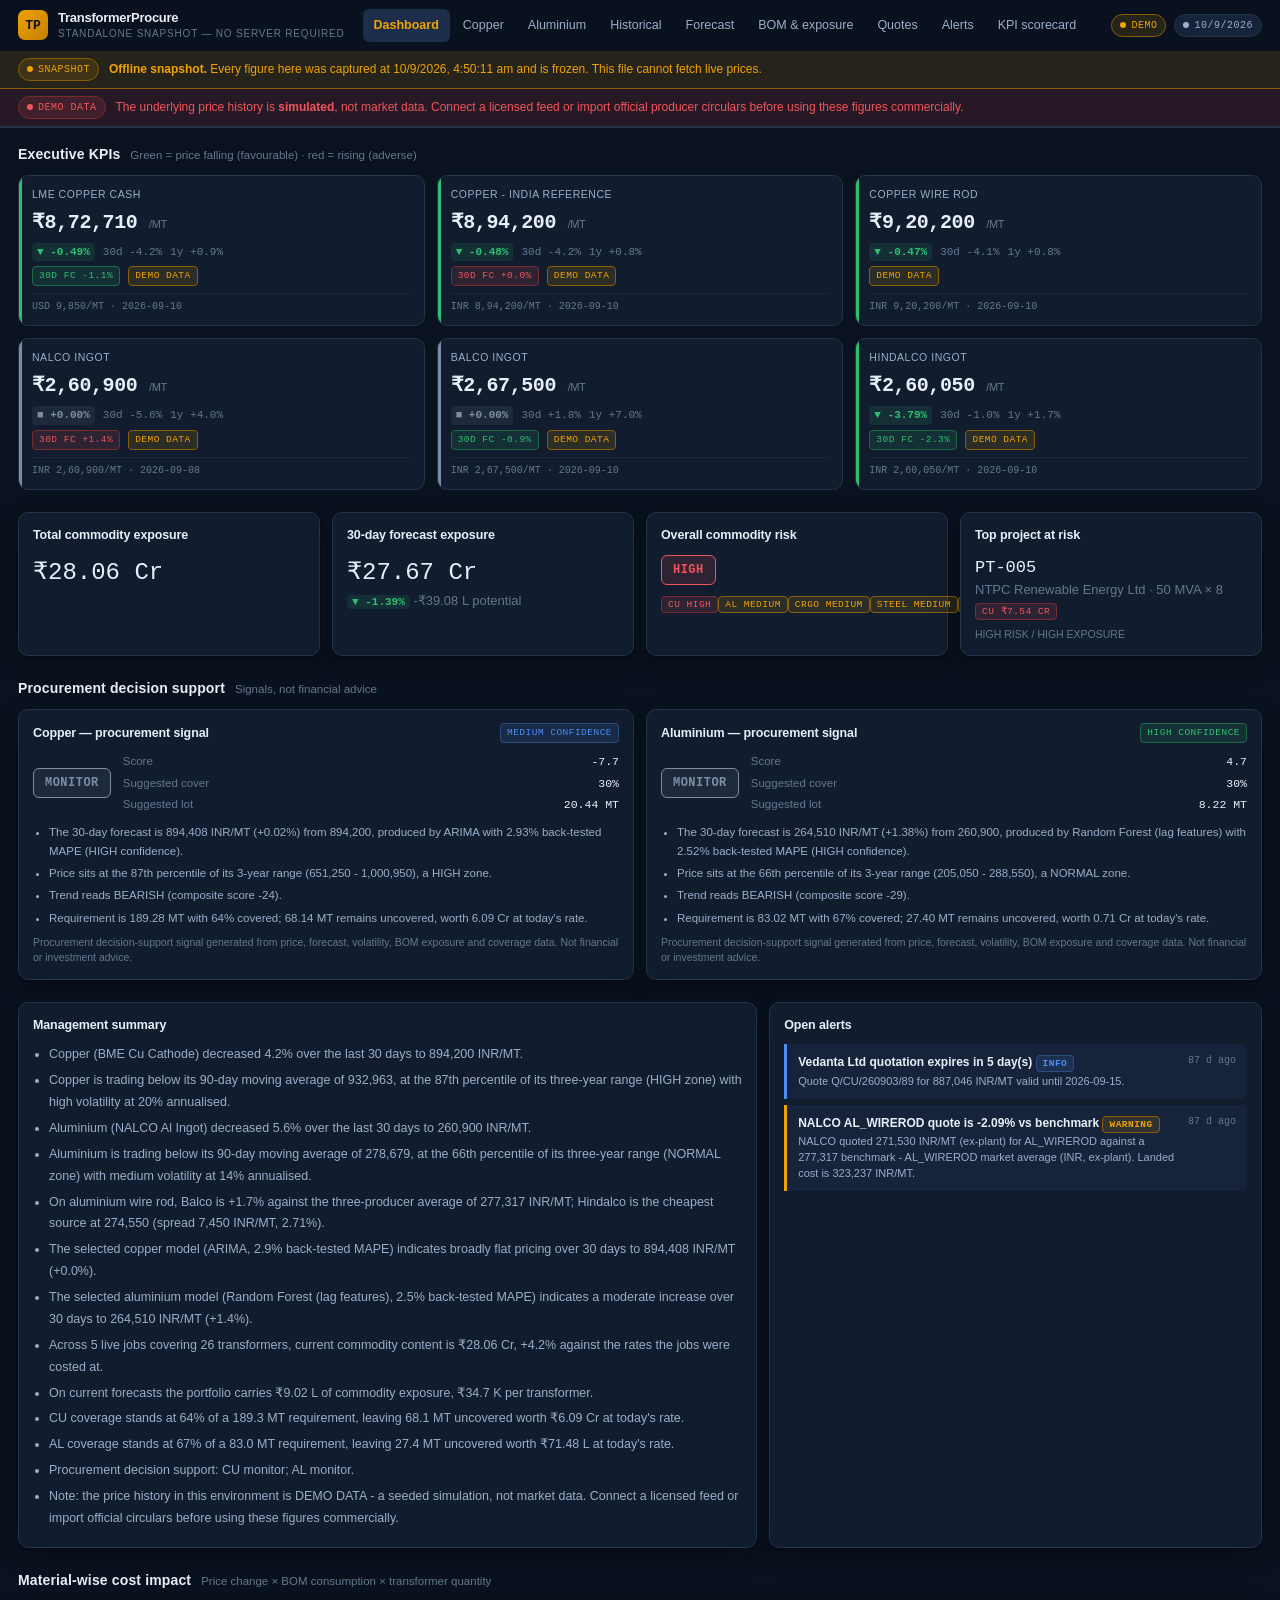
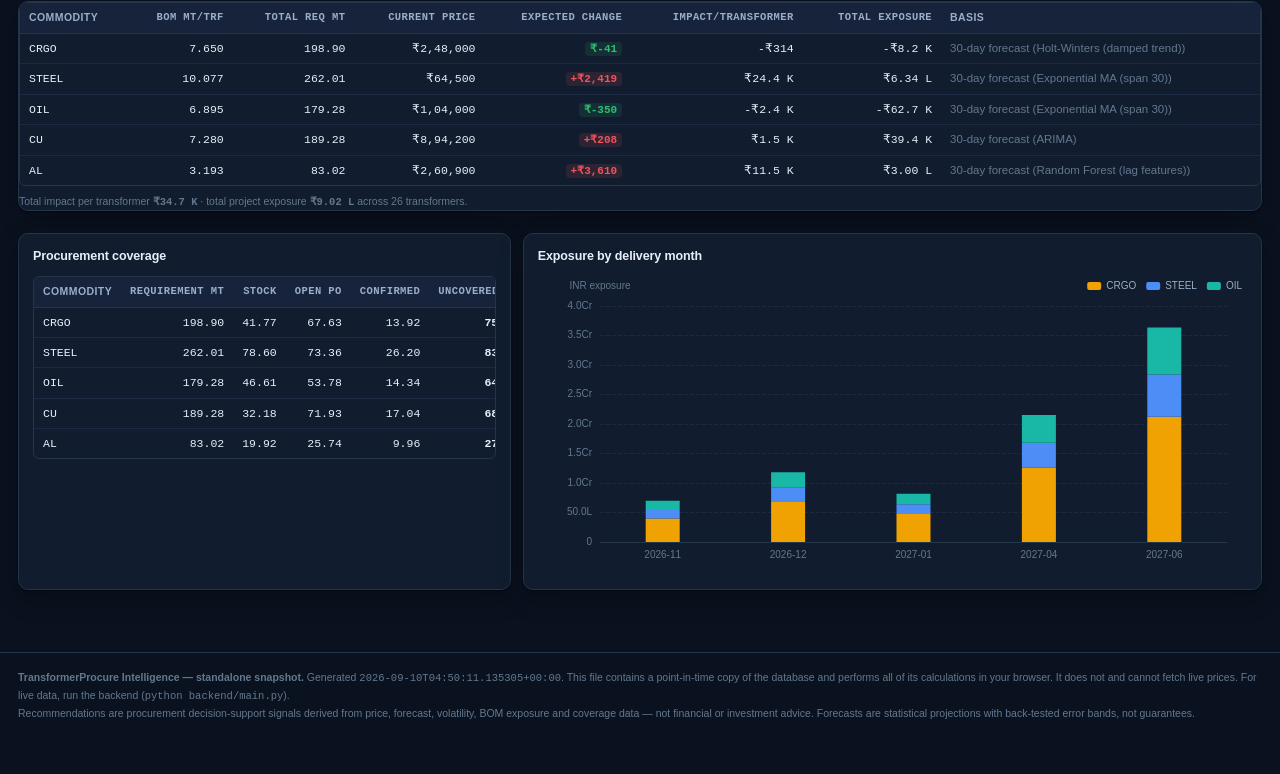
==== frontend/standalone.html @ 8dea719b "Add the offline single-file build standalone.html is the artefact that gets emailed to management: t" ====
<!DOCTYPE html>
<html lang="en">
<head>
<meta charset="utf-8">
<meta name="viewport" content="width=device-width,initial-scale=1">
<title>TransformerProcure Intelligence — standalone snapshot</title>
<link rel="icon" href="data:image/svg+xml,<svg xmlns='http://www.w3.org/2000/svg' viewBox='0 0 100 100'><rect width='100' height='100' rx='20' fill='%23F0A202'/><text y='72' x='50' font-size='62' text-anchor='middle' font-family='monospace' font-weight='700'>T</text></svg>">
<style>
/* ==========================================================================
   TransformerProcure Intelligence — industrial procurement dashboard
   Dark navy / amber. High information density, management-desk legibility.
   ========================================================================== */

:root{
  --bg:#0A121F; --surface:#111C2E; --surface-2:#16233A; --surface-3:#1D2E4A;
  --border:#243449; --border-soft:#1B2942;
  --text:#E8EFF9; --text-dim:#9AAECA; --text-faint:#63788F;

  --amber:#F0A202; --amber-dim:#8a5e05;
  --blue:#4C8DF6; --teal:#19B8A6; --violet:#9B7CF0;

  /* Procurement semantics (spec §1): green = favourable (price falling),
     red = adverse (price rising), grey = unchanged / no reliable data.       */
  --good:#2FBF71; --good-bg:rgba(47,191,113,.12);
  --bad:#F2545B;  --bad-bg:rgba(242,84,91,.12);
  --flat:#7C8EA6; --flat-bg:rgba(124,142,166,.12);
  --warn:#F0A202; --warn-bg:rgba(240,162,2,.12);

  --mono:"IBM Plex Mono",ui-monospace,SFMono-Regular,Menlo,monospace;
  --sans:"IBM Plex Sans",-apple-system,BlinkMacSystemFont,"Segoe UI",Roboto,sans-serif;
  --r:6px; --r-lg:10px;
  --shadow:0 1px 2px rgba(0,0,0,.4),0 8px 24px rgba(0,0,0,.25);
}

*{box-sizing:border-box}
html,body{margin:0;padding:0}
body{
  background:var(--bg); color:var(--text); font-family:var(--sans);
  font-size:13px; line-height:1.5; -webkit-font-smoothing:antialiased;
  padding-bottom:40px;
}
a{color:var(--blue);text-decoration:none}
a:hover{text-decoration:underline}
h1,h2,h3,h4{margin:0;font-weight:600;letter-spacing:-.01em}

/* ---------------------------------------------------------------- top bar */
.topbar{
  position:sticky; top:0; z-index:50; background:rgba(10,18,31,.96);
  backdrop-filter:blur(10px); border-bottom:1px solid var(--border);
}
.topbar-main{display:flex;align-items:center;gap:18px;padding:9px 18px}
.brand{display:flex;align-items:center;gap:10px;flex-shrink:0}
.brand-mark{
  width:30px;height:30px;border-radius:7px;flex-shrink:0;
  background:linear-gradient(135deg,var(--amber),#c47f00);
  display:grid;place-items:center;color:#111;font-weight:700;font-size:13px;
  font-family:var(--mono);
}
.brand-text b{display:block;font-size:13px;letter-spacing:-.02em;line-height:1.2}
.brand-text span{display:block;font-size:10px;color:var(--text-faint);
  text-transform:uppercase;letter-spacing:.08em}

.nav{display:flex;gap:2px;flex:1;overflow-x:auto;scrollbar-width:none}
.nav::-webkit-scrollbar{display:none}
.nav button{
  background:none;border:0;color:var(--text-dim);font:inherit;font-size:12.5px;
  padding:7px 11px;border-radius:var(--r);cursor:pointer;white-space:nowrap;
  transition:background .12s,color .12s;
}
.nav button:hover{background:var(--surface-2);color:var(--text)}
.nav button.active{background:var(--surface-3);color:var(--amber);font-weight:600}

.topbar-right{display:flex;align-items:center;gap:8px;flex-shrink:0}

/* ------------------------------------------------------------- data badge */
.pill{
  display:inline-flex;align-items:center;gap:5px;font-family:var(--mono);
  font-size:10px;letter-spacing:.05em;text-transform:uppercase;
  padding:3px 8px;border-radius:20px;border:1px solid var(--border);
  background:var(--surface-2);color:var(--text-dim);white-space:nowrap;
}
.pill.demo{border-color:var(--amber-dim);background:var(--warn-bg);color:var(--amber)}
.pill.live{border-color:#1c6b45;background:var(--good-bg);color:var(--good)}
.pill.stale{border-color:#7a2b30;background:var(--bad-bg);color:var(--bad)}
.pill .dot{width:6px;height:6px;border-radius:50%;background:currentColor}

.btn{
  background:var(--surface-2);border:1px solid var(--border);color:var(--text);
  font:inherit;font-size:12px;padding:6px 12px;border-radius:var(--r);
  cursor:pointer;display:inline-flex;align-items:center;gap:6px;
  transition:background .12s,border-color .12s;
}
.btn:hover{background:var(--surface-3);border-color:#33475f}
.btn:disabled{opacity:.5;cursor:not-allowed}
.btn.primary{background:var(--amber);border-color:var(--amber);color:#101010;font-weight:600}
.btn.primary:hover{background:#ffb41a}
.btn.sm{padding:4px 9px;font-size:11px}

/* ----------------------------------------------------------- banner strip */
.banner{
  display:flex;align-items:center;gap:10px;padding:7px 18px;font-size:12px;
  border-bottom:1px solid var(--border);
}
.banner.warn{background:var(--warn-bg);color:var(--amber);border-bottom-color:var(--amber-dim)}
.banner.err{background:var(--bad-bg);color:var(--bad)}
.banner b{font-weight:600}
.banner .spacer{flex:1}

/* ------------------------------------------------------------ filter bar */
.filters{
  display:flex;gap:10px;align-items:flex-end;flex-wrap:wrap;
  padding:10px 18px;background:var(--surface);border-bottom:1px solid var(--border);
}
.field{display:flex;flex-direction:column;gap:3px}
.field label{font-size:10px;text-transform:uppercase;letter-spacing:.06em;color:var(--text-faint)}
select,input[type=text],input[type=number],input[type=date],textarea{
  background:var(--surface-2);border:1px solid var(--border);color:var(--text);
  font:inherit;font-size:12px;padding:5px 8px;border-radius:var(--r);min-width:110px;
}
select:focus,input:focus,textarea:focus{outline:none;border-color:var(--blue)}
.seg{display:flex;border:1px solid var(--border);border-radius:var(--r);overflow:hidden}
.seg button{
  background:var(--surface-2);border:0;border-right:1px solid var(--border);
  color:var(--text-dim);font:inherit;font-size:11px;padding:5px 9px;cursor:pointer;
}
.seg button:last-child{border-right:0}
.seg button.active{background:var(--amber);color:#101010;font-weight:600}

/* ----------------------------------------------------------------- layout */
main{padding:16px 18px;max-width:1720px;margin:0 auto}
.page{display:none}
.page.active{display:block}
.section{margin-bottom:22px}
.section-head{
  display:flex;align-items:baseline;gap:10px;margin-bottom:10px;flex-wrap:wrap;
}
.section-head h2{font-size:14px;letter-spacing:.01em}
.section-head .sub{font-size:11.5px;color:var(--text-faint)}
.section-head .spacer{flex:1}

.grid{display:grid;gap:12px}
.g2{grid-template-columns:repeat(2,minmax(0,1fr))}
.g3{grid-template-columns:repeat(3,minmax(0,1fr))}
.g4{grid-template-columns:repeat(4,minmax(0,1fr))}
.g5{grid-template-columns:repeat(5,minmax(0,1fr))}
.g23{grid-template-columns:minmax(0,2fr) minmax(0,3fr)}
.g32{grid-template-columns:minmax(0,3fr) minmax(0,2fr)}

.card{
  background:var(--surface);border:1px solid var(--border);border-radius:var(--r-lg);
  padding:13px 14px;box-shadow:var(--shadow);min-width:0;
}
.card.pad0{padding:0;overflow:hidden}
.card-head{display:flex;align-items:center;gap:8px;margin-bottom:10px}
.card-head h3{font-size:12.5px;color:var(--text)}
.card-head .spacer{flex:1}
.card-note{font-size:10.5px;color:var(--text-faint);margin-top:8px;line-height:1.45}

/* -------------------------------------------------------------- KPI cards */
.kpi{
  background:var(--surface);border:1px solid var(--border);border-radius:var(--r-lg);
  padding:11px 13px;display:flex;flex-direction:column;gap:5px;min-width:0;
  position:relative;overflow:hidden;
}
.kpi::before{content:"";position:absolute;left:0;top:0;bottom:0;width:3px;background:var(--flat)}
.kpi.up::before{background:var(--bad)}      /* price rising = adverse   */
.kpi.down::before{background:var(--good)}   /* price falling = favourable */
.kpi .k-label{font-size:10.5px;color:var(--text-dim);text-transform:uppercase;
  letter-spacing:.05em;white-space:nowrap;overflow:hidden;text-overflow:ellipsis}
.kpi .k-value{font-family:var(--mono);font-size:20px;font-weight:600;letter-spacing:-.02em}
.kpi .k-unit{font-size:11px;color:var(--text-faint);font-family:var(--sans);font-weight:400}
.kpi .k-row{display:flex;align-items:center;gap:8px;flex-wrap:wrap;font-size:11px}
.kpi .k-foot{font-size:10px;color:var(--text-faint);font-family:var(--mono);
  border-top:1px solid var(--border-soft);padding-top:5px;margin-top:2px;
  white-space:nowrap;overflow:hidden;text-overflow:ellipsis}

.chg{font-family:var(--mono);font-size:11px;font-weight:600;padding:1px 5px;border-radius:4px}
.chg.up{color:var(--bad);background:var(--bad-bg)}
.chg.down{color:var(--good);background:var(--good-bg)}
.chg.flat{color:var(--flat);background:var(--flat-bg)}

.tag{
  font-family:var(--mono);font-size:9.5px;letter-spacing:.05em;text-transform:uppercase;
  padding:2px 6px;border-radius:4px;border:1px solid var(--border);color:var(--text-dim);
  white-space:nowrap;
}
.tag.good{color:var(--good);border-color:#1c6b45;background:var(--good-bg)}
.tag.bad{color:var(--bad);border-color:#7a2b30;background:var(--bad-bg)}
.tag.warn{color:var(--amber);border-color:var(--amber-dim);background:var(--warn-bg)}
.tag.info{color:var(--blue);border-color:#2a4d80;background:rgba(76,141,246,.12)}
.tag.flat{color:var(--flat);background:var(--flat-bg)}

/* --------------------------------------------------------------- signals */
.signal{
  display:inline-flex;align-items:center;gap:6px;font-weight:700;font-size:12px;
  letter-spacing:.04em;padding:5px 11px;border-radius:var(--r);
  border:1px solid currentColor;text-transform:uppercase;font-family:var(--mono);
}
.signal.buy{color:var(--good);background:var(--good-bg)}
.signal.partial,.signal.phased{color:var(--amber);background:var(--warn-bg)}
.signal.lock{color:var(--blue);background:rgba(76,141,246,.12)}
.signal.wait,.signal.monitor{color:var(--flat);background:var(--flat-bg)}
.signal.negotiate{color:var(--violet);background:rgba(155,124,240,.12)}
.signal.nolock{color:var(--bad);background:var(--bad-bg)}

/* ---------------------------------------------------------------- tables */
.tbl-wrap{overflow-x:auto;border-radius:var(--r);border:1px solid var(--border)}
table{border-collapse:collapse;width:100%;font-size:11.5px;min-width:520px}
thead th{
  background:var(--surface-2);color:var(--text-dim);font-weight:600;text-align:left;
  padding:7px 9px;border-bottom:1px solid var(--border);white-space:nowrap;
  font-size:10.5px;text-transform:uppercase;letter-spacing:.04em;
  position:sticky;top:0;z-index:2;
}
tbody td{padding:6px 9px;border-bottom:1px solid var(--border-soft);white-space:nowrap}
tbody tr:last-child td{border-bottom:0}
tbody tr:hover{background:var(--surface-2)}
tbody tr.total td{background:var(--surface-2);font-weight:700;border-top:2px solid var(--border)}
td.num,th.num{text-align:right;font-family:var(--mono)}
td.mono{font-family:var(--mono)}
tr.crit td{background:rgba(242,84,91,.07)}
tr.best td{background:rgba(47,191,113,.07)}

/* ---------------------------------------------------------------- charts */
.chart{width:100%;height:300px}
.chart.sm{height:210px}
.chart.lg{height:400px}
.chart-empty{
  display:grid;place-items:center;height:100%;color:var(--text-faint);
  font-size:12px;text-align:center;padding:20px;
}

/* ---------------------------------------------------------------- alerts */
.alert-row{
  display:flex;gap:10px;align-items:flex-start;padding:9px 11px;
  border-left:3px solid var(--flat);background:var(--surface-2);
  border-radius:0 var(--r) var(--r) 0;margin-bottom:6px;
}
.alert-row.CRITICAL{border-left-color:var(--bad)}
.alert-row.WARNING{border-left-color:var(--amber)}
.alert-row.INFO{border-left-color:var(--blue)}
.alert-row .a-body{flex:1;min-width:0}
.alert-row .a-title{font-weight:600;font-size:12px;margin-bottom:2px}
.alert-row .a-msg{font-size:11px;color:var(--text-dim);line-height:1.45;white-space:normal}
.alert-row .a-time{font-family:var(--mono);font-size:10px;color:var(--text-faint);flex-shrink:0}

/* --------------------------------------------------------------- summary */
.summary-text{font-size:13px;line-height:1.7;color:var(--text)}
.summary-text .num{font-family:var(--mono);color:var(--amber);font-weight:600}
.reason-list{margin:0;padding-left:16px;font-size:11.5px;color:var(--text-dim);line-height:1.6}
.reason-list li{margin-bottom:4px}

/* ------------------------------------------------------------ flow chain */
.flow{display:flex;flex-direction:column;gap:0}
.flow-step{
  display:flex;align-items:center;gap:10px;padding:7px 11px;background:var(--surface-2);
  border:1px solid var(--border);border-radius:var(--r);
}
.flow-step .f-label{font-size:10.5px;color:var(--text-faint);text-transform:uppercase;
  letter-spacing:.05em;flex:1}
.flow-step .f-value{font-family:var(--mono);font-size:13px;font-weight:600}
.flow-arrow{height:12px;width:1px;background:var(--border);margin:0 auto;position:relative}
.flow-arrow::after{
  content:"";position:absolute;bottom:-1px;left:-3px;border-left:3.5px solid transparent;
  border-right:3.5px solid transparent;border-top:5px solid var(--border);
}

/* -------------------------------------------------------------- matrix */
.matrix{display:grid;grid-template-columns:repeat(2,1fr);gap:8px}
.quad{border:1px solid var(--border);border-radius:var(--r);padding:10px;min-height:110px}
.quad h4{font-size:10.5px;text-transform:uppercase;letter-spacing:.05em;
  color:var(--text-faint);margin-bottom:7px}
.quad.critical{border-color:#7a2b30;background:var(--bad-bg)}
.quad.critical h4{color:var(--bad)}
.quad-item{font-size:11px;font-family:var(--mono);padding:2px 0;
  display:flex;justify-content:space-between;gap:8px}

/* --------------------------------------------------------------- misc */
.muted{color:var(--text-dim)}
.faint{color:var(--text-faint)}
.mono{font-family:var(--mono)}
.right{text-align:right}
.nowrap{white-space:nowrap}
.hidden{display:none!important}
.spinner{
  width:14px;height:14px;border:2px solid var(--border);border-top-color:var(--amber);
  border-radius:50%;animation:spin .7s linear infinite;display:inline-block;
}
@keyframes spin{to{transform:rotate(360deg)}}
.loading{display:grid;place-items:center;padding:40px;color:var(--text-faint);gap:10px}
.bar-track{height:5px;background:var(--surface-3);border-radius:3px;overflow:hidden;min-width:60px}
.bar-fill{height:100%;background:var(--blue);border-radius:3px}
.bar-fill.good{background:var(--good)} .bar-fill.warn{background:var(--amber)}
.bar-fill.bad{background:var(--bad)}

.kv{display:grid;grid-template-columns:auto 1fr;gap:4px 12px;font-size:11.5px}
.kv dt{color:var(--text-faint);white-space:nowrap}
.kv dd{margin:0;font-family:var(--mono);text-align:right}

.toast{
  position:fixed;right:16px;bottom:16px;z-index:200;background:var(--surface-3);
  border:1px solid var(--border);border-radius:var(--r);padding:10px 14px;
  box-shadow:var(--shadow);font-size:12px;max-width:340px;
}
.toast.err{border-color:#7a2b30;color:var(--bad)}
.toast.ok{border-color:#1c6b45;color:var(--good)}

footer{
  padding:16px 18px;color:var(--text-faint);font-size:10.5px;line-height:1.6;
  border-top:1px solid var(--border);margin-top:24px;
}

/* ---------------------------------------------------------- responsive */
@media(max-width:1400px){ .g5{grid-template-columns:repeat(3,minmax(0,1fr))} }
@media(max-width:1100px){
  .g4,.g5{grid-template-columns:repeat(2,minmax(0,1fr))}
  .g3{grid-template-columns:repeat(2,minmax(0,1fr))}
  .g23,.g32{grid-template-columns:minmax(0,1fr)}
}
@media(max-width:760px){
  .g2,.g3,.g4,.g5{grid-template-columns:minmax(0,1fr)}
  .matrix{grid-template-columns:1fr}
  main{padding:12px}
  .topbar-main{flex-wrap:wrap;gap:10px}
  .nav{order:3;width:100%}
  .chart{height:240px}
}
@media print{
  .topbar,.filters,.btn{display:none}
  body{background:#fff;color:#000}
  .card{border-color:#ccc;box-shadow:none}
}

</style>
</head>
<body>

<header class="topbar">
  <div class="topbar-main">
    <div class="brand">
      <div class="brand-mark">TP</div>
      <div class="brand-text">
        <b>TransformerProcure</b>
        <span>Standalone snapshot — no server required</span>
      </div>
    </div>
    <nav class="nav">
      <button data-page="dashboard" class="active">Dashboard</button>
      <button data-page="copper">Copper</button>
      <button data-page="aluminium">Aluminium</button>
      <button data-page="historical">Historical</button>
      <button data-page="forecast">Forecast</button>
      <button data-page="bom">BOM &amp; exposure</button>
      <button data-page="quotes">Quotes</button>
      <button data-page="alerts">Alerts</button>
      <button data-page="kpi">KPI scorecard</button>
    </nav>
    <div class="topbar-right">
      <span class="pill demo" id="modePill"><span class="dot"></span>DEMO</span>
      <span class="pill" id="statusPill"><span class="dot"></span>Snapshot</span>
    </div>
  </div>
  <div id="bannerHost"></div>
</header>

<main>
<section class="page active" id="page-dashboard">
  <div class="section">
    <div class="section-head"><h2>Executive KPIs</h2>
      <span class="sub">Green = price falling (favourable) · red = rising (adverse)</span></div>
    <div class="grid g3" id="kpiStrip"></div>
  </div>
  <div class="section" id="execBlock"></div>
  <div class="section">
    <div class="section-head"><h2>Procurement decision support</h2>
      <span class="sub">Signals, not financial advice</span></div>
    <div class="grid g2" id="signalBlock"></div>
  </div>
  <div class="section grid g32">
    <div class="card"><div class="card-head"><h3>Management summary</h3></div>
      <div id="summaryBlock"></div></div>
    <div class="card"><div class="card-head"><h3>Open alerts</h3></div>
      <div id="dashAlerts"></div></div>
  </div>
  <div class="section">
    <div class="section-head"><h2>Material-wise cost impact</h2>
      <span class="sub">Price change × BOM consumption × transformer quantity</span></div>
    <div class="card pad0"><div id="impactTable"></div></div>
  </div>
  <div class="section grid g23">
    <div class="card"><div class="card-head"><h3>Procurement coverage</h3></div>
      <div id="coverageTable"></div></div>
    <div class="card"><div class="card-head"><h3>Exposure by delivery month</h3></div>
      <div id="chartMonthly" class="chart"></div></div>
  </div>
</section>

<section class="page" id="page-copper">
  <div class="section grid g32">
    <div class="card"><div class="card-head"><h3>Copper cathode — India reference</h3></div>
      <div id="chartCuPrice" class="chart lg"></div></div>
    <div class="card"><div class="card-head"><h3>Statistics</h3></div><div id="cuStats"></div></div>
  </div>
  <div class="section grid g2">
    <div class="card"><div class="card-head"><h3>LME parity vs Indian reference</h3></div>
      <div id="chartCuParity" class="chart"></div></div>
    <div class="card"><div class="card-head"><h3>Basis analysis</h3></div><div id="cuParity"></div></div>
  </div>
  <div class="section"><div class="card"><div class="card-head"><h3>Copper signal</h3></div>
    <div id="cuReco"></div></div></div>
</section>

<section class="page" id="page-aluminium">
  <div class="section">
    <div class="section-head"><h2>Producer comparison</h2></div>
    <div class="grid g3" id="alCompare"></div>
  </div>
  <div class="section grid g2">
    <div class="card"><div class="card-head"><h3>Price by producer and product</h3></div>
      <div id="chartAlProviders" class="chart"></div></div>
    <div class="card"><div class="card-head"><h3>Producer spread — ingot</h3></div>
      <div id="chartAlSpread" class="chart"></div></div>
  </div>
  <div class="section">
    <div class="section-head"><h2>Provider × product statistics</h2></div>
    <div class="card pad0"><div id="alStatsTable"></div></div>
  </div>
  <div class="section"><div class="card"><div class="card-head"><h3>Aluminium signal</h3></div>
    <div id="alReco"></div></div></div>
</section>

<section class="page" id="page-historical">
  <div class="filters" style="margin:-16px -18px 16px;border-radius:0">
    <div class="field"><label>Series</label><select id="histSeries"></select></div>
    <div class="field"><label>Period</label>
      <div class="seg" id="periodSeg">
        <button data-days="30">30D</button><button data-days="90">3M</button>
        <button data-days="180">6M</button><button data-days="365" class="active">1Y</button>
        <button data-days="1095">3Y</button><button data-days="99999">All</button>
      </div></div>
    <div class="field"><label>&nbsp;</label>
      <button class="btn sm" onclick="SA.exportCsv()">Export CSV</button></div>
  </div>
  <div class="section grid g32">
    <div class="card"><div class="card-head"><h3>Daily price with moving averages</h3></div>
      <div id="chartHistory" class="chart lg"></div><div id="histMeta"></div></div>
    <div class="card"><div class="card-head"><h3>Statistics</h3></div><div id="histStats"></div></div>
  </div>
  <div class="section grid g2">
    <div class="card"><div class="card-head"><h3>Monthly average, high and low</h3></div>
      <div id="chartWeekly" class="chart"></div></div>
    <div class="card pad0"><div id="histTable"></div></div>
  </div>
</section>

<section class="page" id="page-forecast">
  <div class="filters" style="margin:-16px -18px 16px;border-radius:0">
    <div class="field"><label>Series</label><select id="fcSeries"></select></div>
  </div>
  <div class="section grid g32">
    <div class="card"><div class="card-head"><h3>Forecast with 95% confidence band</h3>
      <span class="spacer"></span><span class="tag warn">Forecast</span></div>
      <div id="chartForecast" class="chart lg"></div></div>
    <div class="card pad0"><div id="forecastTable"></div></div>
  </div>
  <div class="section" id="fcContext"></div>
</section>

<section class="page" id="page-bom">
  <div class="filters" style="margin:-16px -18px 16px;border-radius:0">
    <div class="field"><label>Commodity focus</label>
      <select id="bomCommodity"><option value="CU">Copper</option>
        <option value="AL">Aluminium</option></select></div>
  </div>
  <div class="section">
    <div class="section-head"><h2>Transformer master &amp; BOM exposure</h2></div>
    <div class="card pad0"><div id="bomTransformers"></div></div>
  </div>
  <div class="section grid g23">
    <div class="card"><div class="card-head"><h3>Requirement by commodity</h3></div>
      <div id="bomByCommodity"></div></div>
    <div class="card"><div class="card-head"><h3>Exposure mix</h3></div>
      <div id="chartExposureMix" class="chart"></div></div>
  </div>
  <div class="section grid g32">
    <div class="card"><div class="card-head"><h3>Transformer cost waterfall</h3></div>
      <div id="chartWaterfall" class="chart"></div></div>
    <div class="card"><div class="card-head"><h3>Waterfall detail</h3></div>
      <div id="waterfallMeta"></div></div>
  </div>
  <div class="section grid g23">
    <div class="card"><div class="card-head"><h3>Price sensitivity −20% to +20%</h3></div>
      <div id="chartSensitivity" class="chart"></div></div>
    <div class="card pad0"><div id="sensTable"></div></div>
  </div>
  <div class="section grid g2">
    <div class="card"><div class="card-head"><h3>What-if simulator</h3></div>
      <form onsubmit="SA.whatIf(event)">
        <div class="grid g2" style="gap:8px">
          <div class="field"><label>Commodity</label>
            <select name="commodity"><option value="CU">Copper</option>
              <option value="AL">Aluminium</option><option value="CRGO">CRGO</option>
              <option value="STEEL">Steel</option><option value="OIL">Oil</option></select></div>
          <div class="field"><label>Scenario price INR/MT</label>
            <input type="number" name="scenario_price" step="0.01" required></div>
          <div class="field"><label>Consumption MT/transformer</label>
            <input type="number" name="consumption_mt" step="0.0001" placeholder="auto from BOM"></div>
          <div class="field"><label>Transformer quantity</label>
            <input type="number" name="quantity" step="1" placeholder="auto"></div>
        </div>
        <button class="btn primary" type="submit" style="margin-top:8px">Calculate impact</button>
      </form>
      <div id="whatIfResult" style="margin-top:12px"></div></div>
    <div class="card"><div class="card-head"><h3>Price locking analysis</h3></div>
      <div id="lockResult"></div></div>
  </div>
  <div class="section grid g23">
    <div class="card"><div class="card-head"><h3>Procurement priority matrix</h3></div>
      <div id="chartMatrix" class="chart"></div></div>
    <div class="card"><div class="card-head"><h3>Commodity → BOM → project flow</h3></div>
      <div class="flow" id="flowChain"></div></div>
  </div>
</section>

<section class="page" id="page-quotes">
  <div class="section">
    <div class="section-head"><h2>Supplier quotations</h2>
      <span class="sub">Landed cost ranks suppliers · basic ex-plant price is benchmarked</span></div>
    <div class="card pad0"><div id="quotesTable"></div></div>
  </div>
</section>

<section class="page" id="page-alerts">
  <div class="section">
    <div class="section-head"><h2>Price &amp; procurement alerts</h2></div>
    <div class="card"><div id="alertList"></div></div>
  </div>
</section>

<section class="page" id="page-kpi">
  <div class="section">
    <div class="section-head"><h2>Supply chain KPI scorecard</h2></div>
    <div class="grid g2" id="procKpis"></div>
  </div>
  <div class="section grid g32">
    <div class="card"><div class="card-head"><h3>Historical transformer cost back-test</h3>
      <span class="spacer"></span><span class="sub faint">BOM constant, prices vary</span></div>
      <div id="chartCostBacktest" class="chart lg"></div></div>
    <div class="card"><div class="card-head"><h3>Back-test detail</h3></div>
      <div id="backtestMeta"></div></div>
  </div>
</section>
</main>

<footer>
  <b>TransformerProcure Intelligence — standalone snapshot.</b>
  Generated <span class="mono">2026-09-10T04:50:11.135305+00:00</span>. This file contains a point-in-time
  copy of the database and performs all of its calculations in your browser. It does not
  and cannot fetch live prices. For live data, run the backend
  (<span class="mono">python backend/main.py</span>).<br>
  Recommendations are procurement decision-support signals derived from price, forecast,
  volatility, BOM exposure and coverage data — not financial or investment advice.
  Forecasts are statistical projections with back-tested error bands, not guarantees.
</footer>

<script id="snapshot" type="application/base64">[base64]</script>
<script>
/*
* Licensed to the Apache Software Foundation (ASF) under one
* or more contributor license agreements.  See the NOTICE file
* distributed with this work for additional information
* regarding copyright ownership.  The ASF licenses this file
* to you under the Apache License, Version 2.0 (the
* "License"); you may not use this file except in compliance
* with the License.  You may obtain a copy of the License at
*
*   http://www.apache.org/licenses/LICENSE-2.0
*
* Unless required by applicable law or agreed to in writing,
* software distributed under the License is distributed on an
* "AS IS" BASIS, WITHOUT WARRANTIES OR CONDITIONS OF ANY
* KIND, either express or implied.  See the License for the
* specific language governing permissions and limitations
* under the License.
*/

!function(t,e){"object"==typeof exports&&"undefined"!=typeof module?e(exports):"function"==typeof define&&define.amd?define(["exports"],e):e((t="undefined"!=typeof globalThis?globalThis:t||self).echarts={})}(this,(function(t){"use strict";
/*! *****************************************************************************
    Copyright (c) Microsoft Corporation.

    Permission to use, copy, modify, and/or distribute this software for any
    purpose with or without fee is hereby granted.

    THE SOFTWARE IS PROVIDED "AS IS" AND THE AUTHOR DISCLAIMS ALL WARRANTIES WITH
    REGARD TO THIS SOFTWARE INCLUDING ALL IMPLIED WARRANTIES OF MERCHANTABILITY
    AND FITNESS. IN NO EVENT SHALL THE AUTHOR BE LIABLE FOR ANY SPECIAL, DIRECT,
    INDIRECT, OR CONSEQUENTIAL DAMAGES OR ANY DAMAGES WHATSOEVER RESULTING FROM
    LOSS OF USE, DATA OR PROFITS, WHETHER IN AN ACTION OF CONTRACT, NEGLIGENCE OR
    OTHER TORTIOUS ACTION, ARISING OUT OF OR IN CONNECTION WITH THE USE OR
    PERFORMANCE OF THIS SOFTWARE.
    ***************************************************************************** */var e=function(t,n){return e=Object.setPrototypeOf||{__proto__:[]}instanceof Array&&function(t,e){t.__proto__=e}||function(t,e){for(var n in e)Object.prototype.hasOwnProperty.call(e,n)&&(t[n]=e[n])},e(t,n)};function n(t,n){if("function"!=typeof n&&null!==n)throw new TypeError("Class extends value "+String(n)+" is not a constructor or null");function i(){this.constructor=t}e(t,n),t.prototype=null===n?Object.create(n):(i.prototype=n.prototype,new i)}var i=function(){this.firefox=!1,this.ie=!1,this.edge=!1,this.newEdge=!1,this.weChat=!1},r=new function(){this.browser=new i,this.node=!1,this.wxa=!1,this.worker=!1,this.svgSupported=!1,this.touchEventsSupported=!1,this.pointerEventsSupported=!1,this.domSupported=!1,this.transformSupported=!1,this.transform3dSupported=!1,this.hasGlobalWindow="undefined"!=typeof window};"object"==typeof wx&&"function"==typeof wx.getSystemInfoSync?(r.wxa=!0,r.touchEventsSupported=!0):"undefined"==typeof document&&"undefined"!=typeof self?r.worker=!0:"undefined"==typeof navigator||0===navigator.userAgent.indexOf("Node.js")?(r.node=!0,r.svgSupported=!0):function(t,e){var n=e.browser,i=t.match(/Firefox\/([\d.]+)/),r=t.match(/MSIE\s([\d.]+)/)||t.match(/Trident\/.+?rv:(([\d.]+))/),o=t.match(/Edge?\/([\d.]+)/),a=/micromessenger/i.test(t);i&&(n.firefox=!0,n.version=i[1]);r&&(n.ie=!0,n.version=r[1]);o&&(n.edge=!0,n.version=o[1],n.newEdge=+o[1].split(".")[0]>18);a&&(n.weChat=!0);e.svgSupported="undefined"!=typeof SVGRect,e.touchEventsSupported="ontouchstart"in window&&!n.ie&&!n.edge,e.pointerEventsSupported="onpointerdown"in window&&(n.edge||n.ie&&+n.version>=11),e.domSupported="undefined"!=typeof document;var s=document.documentElement.style;e.transform3dSupported=(n.ie&&"transition"in s||n.edge||"WebKitCSSMatrix"in window&&"m11"in new WebKitCSSMatrix||"MozPerspective"in s)&&!("OTransition"in s),e.transformSupported=e.transform3dSupported||n.ie&&+n.version>=9}(navigator.userAgent,r);var o="sans-serif",a="12px "+o;var s,l,u=function(t){var e={};if("undefined"==typeof JSON)return e;for(var n=0;n<t.length;n++){var i=String.fromCharCode(n+32),r=(t.charCodeAt(n)-20)/100;e[i]=r}return e}("007LLmW'55;N0500LLLLLLLLLL00NNNLzWW\\\\WQb\\0FWLg\\bWb\\WQ\\WrWWQ000CL5LLFLL0LL**F*gLLLL5F0LF\\FFF5.5N"),h={createCanvas:function(){return"undefined"!=typeof document&&document.createElement("canvas")},measureText:function(t,e){if(!s){var n=h.createCanvas();s=n&&n.getContext("2d")}if(s)return l!==e&&(l=s.font=e||a),s.measureText(t);t=t||"";var i=/((?:\d+)?\.?\d*)px/.exec(e=e||a),r=i&&+i[1]||12,o=0;if(e.indexOf("mono")>=0)o=r*t.length;else for(var c=0;c<t.length;c++){var p=u[t[c]];o+=null==p?r:p*r}return{width:o}},loadImage:function(t,e,n){var i=new Image;return i.onload=e,i.onerror=n,i.src=t,i}};function c(t){for(var e in h)t[e]&&(h[e]=t[e])}var p=V(["Function","RegExp","Date","Error","CanvasGradient","CanvasPattern","Image","Canvas"],(function(t,e){return t["[object "+e+"]"]=!0,t}),{}),d=V(["Int8","Uint8","Uint8Clamped","Int16","Uint16","Int32","Uint32","Float32","Float64"],(function(t,e){return t["[object "+e+"Array]"]=!0,t}),{}),f=Object.prototype.toString,g=Array.prototype,y=g.forEach,v=g.filter,m=g.slice,x=g.map,_=function(){}.constructor,b=_?_.prototype:null,w="__proto__",S=2311;function M(){return S++}function I(){for(var t=[],e=0;e<arguments.length;e++)t[e]=arguments[e];"undefined"!=typeof console&&console.error.apply(console,t)}function T(t){if(null==t||"object"!=typeof t)return t;var e=t,n=f.call(t);if("[object Array]"===n){if(!pt(t)){e=[];for(var i=0,r=t.length;i<r;i++)e[i]=T(t[i])}}else if(d[n]){if(!pt(t)){var o=t.constructor;if(o.from)e=o.from(t);else{e=new o(t.length);for(i=0,r=t.length;i<r;i++)e[i]=t[i]}}}else if(!p[n]&&!pt(t)&&!J(t))for(var a in e={},t)t.hasOwnProperty(a)&&a!==w&&(e[a]=T(t[a]));return e}function C(t,e,n){if(!q(e)||!q(t))return n?T(e):t;for(var i in e)if(e.hasOwnProperty(i)&&i!==w){var r=t[i],o=e[i];!q(o)||!q(r)||Y(o)||Y(r)||J(o)||J(r)||K(o)||K(r)||pt(o)||pt(r)?!n&&i in t||(t[i]=T(e[i])):C(r,o,n)}return t}function D(t,e){for(var n=t[0],i=1,r=t.length;i<r;i++)n=C(n,t[i],e);return n}function A(t,e){if(Object.assign)Object.assign(t,e);else for(var n in e)e.hasOwnProperty(n)&&n!==w&&(t[n]=e[n]);return t}function k(t,e,n){for(var i=G(e),r=0;r<i.length;r++){var o=i[r];(n?null!=e[o]:null==t[o])&&(t[o]=e[o])}return t}var L=h.createCanvas;function P(t,e){if(t){if(t.indexOf)return t.indexOf(e);for(var n=0,i=t.length;n<i;n++)if(t[n]===e)return n}return-1}function O(t,e){var n=t.prototype;function i(){}for(var r in i.prototype=e.prototype,t.prototype=new i,n)n.hasOwnProperty(r)&&(t.prototype[r]=n[r]);t.prototype.constructor=t,t.superClass=e}function R(t,e,n){if(t="prototype"in t?t.prototype:t,e="prototype"in e?e.prototype:e,Object.getOwnPropertyNames)for(var i=Object.getOwnPropertyNames(e),r=0;r<i.length;r++){var o=i[r];"constructor"!==o&&(n?null!=e[o]:null==t[o])&&(t[o]=e[o])}else k(t,e,n)}function N(t){return!!t&&("string"!=typeof t&&"number"==typeof t.length)}function E(t,e,n){if(t&&e)if(t.forEach&&t.forEach===y)t.forEach(e,n);else if(t.length===+t.length)for(var i=0,r=t.length;i<r;i++)e.call(n,t[i],i,t);else for(var o in t)t.hasOwnProperty(o)&&e.call(n,t[o],o,t)}function z(t,e,n){if(!t)return[];if(!e)return at(t);if(t.map&&t.map===x)return t.map(e,n);for(var i=[],r=0,o=t.length;r<o;r++)i.push(e.call(n,t[r],r,t));return i}function V(t,e,n,i){if(t&&e){for(var r=0,o=t.length;r<o;r++)n=e.call(i,n,t[r],r,t);return n}}function B(t,e,n){if(!t)return[];if(!e)return at(t);if(t.filter&&t.filter===v)return t.filter(e,n);for(var i=[],r=0,o=t.length;r<o;r++)e.call(n,t[r],r,t)&&i.push(t[r]);return i}function F(t,e,n){if(t&&e)for(var i=0,r=t.length;i<r;i++)if(e.call(n,t[i],i,t))return t[i]}function G(t){if(!t)return[];if(Object.keys)return Object.keys(t);var e=[];for(var n in t)t.hasOwnProperty(n)&&e.push(n);return e}var W=b&&X(b.bind)?b.call.bind(b.bind):function(t,e){for(var n=[],i=2;i<arguments.length;i++)n[i-2]=arguments[i];return function(){return t.apply(e,n.concat(m.call(arguments)))}};function H(t){for(var e=[],n=1;n<arguments.length;n++)e[n-1]=arguments[n];return function(){return t.apply(this,e.concat(m.call(arguments)))}}function Y(t){return Array.isArray?Array.isArray(t):"[object Array]"===f.call(t)}function X(t){return"function"==typeof t}function U(t){return"string"==typeof t}function Z(t){return"[object String]"===f.call(t)}function j(t){return"number"==typeof t}function q(t){var e=typeof t;return"function"===e||!!t&&"object"===e}function K(t){return!!p[f.call(t)]}function $(t){return!!d[f.call(t)]}function J(t){return"object"==typeof t&&"number"==typeof t.nodeType&&"object"==typeof t.ownerDocument}function Q(t){return null!=t.colorStops}function tt(t){return null!=t.image}function et(t){return"[object RegExp]"===f.call(t)}function nt(t){return t!=t}function it(){for(var t=[],e=0;e<arguments.length;e++)t[e]=arguments[e];for(var n=0,i=t.length;n<i;n++)if(null!=t[n])return t[n]}function rt(t,e){return null!=t?t:e}function ot(t,e,n){return null!=t?t:null!=e?e:n}function at(t){for(var e=[],n=1;n<arguments.length;n++)e[n-1]=arguments[n];return m.apply(t,e)}function st(t){if("number"==typeof t)return[t,t,t,t];var e=t.length;return 2===e?[t[0],t[1],t[0],t[1]]:3===e?[t[0],t[1],t[2],t[1]]:t}function lt(t,e){if(!t)throw new Error(e)}function ut(t){return null==t?null:"function"==typeof t.trim?t.trim():t.replace(/^[\s\uFEFF\xA0]+|[\s\uFEFF\xA0]+$/g,"")}var ht="__ec_primitive__";function ct(t){t[ht]=!0}function pt(t){return t[ht]}var dt=function(){function t(){this.data={}}return t.prototype.delete=function(t){var e=this.has(t);return e&&delete this.data[t],e},t.prototype.has=function(t){return this.data.hasOwnProperty(t)},t.prototype.get=function(t){return this.data[t]},t.prototype.set=function(t,e){return this.data[t]=e,this},t.prototype.keys=function(){return G(this.data)},t.prototype.forEach=function(t){var e=this.data;for(var n in e)e.hasOwnProperty(n)&&t(e[n],n)},t}(),ft="function"==typeof Map;var gt=function(){function t(e){var n=Y(e);this.data=ft?new Map:new dt;var i=this;function r(t,e){n?i.set(t,e):i.set(e,t)}e instanceof t?e.each(r):e&&E(e,r)}return t.prototype.hasKey=function(t){return this.data.has(t)},t.prototype.get=function(t){return this.data.get(t)},t.prototype.set=function(t,e){return this.data.set(t,e),e},t.prototype.each=function(t,e){this.data.forEach((function(n,i){t.call(e,n,i)}))},t.prototype.keys=function(){var t=this.data.keys();return ft?Array.from(t):t},t.prototype.removeKey=function(t){this.data.delete(t)},t}();function yt(t){return new gt(t)}function vt(t,e){for(var n=new t.constructor(t.length+e.length),i=0;i<t.length;i++)n[i]=t[i];var r=t.length;for(i=0;i<e.length;i++)n[i+r]=e[i];return n}function mt(t,e){var n;if(Object.create)n=Object.create(t);else{var i=function(){};i.prototype=t,n=new i}return e&&A(n,e),n}function xt(t){var e=t.style;e.webkitUserSelect="none",e.userSelect="none",e.webkitTapHighlightColor="rgba(0,0,0,0)",e["-webkit-touch-callout"]="none"}function _t(t,e){return t.hasOwnProperty(e)}function bt(){}var wt=180/Math.PI,St=Object.freeze({__proto__:null,guid:M,logError:I,clone:T,merge:C,mergeAll:D,extend:A,defaults:k,createCanvas:L,indexOf:P,inherits:O,mixin:R,isArrayLike:N,each:E,map:z,reduce:V,filter:B,find:F,keys:G,bind:W,curry:H,isArray:Y,isFunction:X,isString:U,isStringSafe:Z,isNumber:j,isObject:q,isBuiltInObject:K,isTypedArray:$,isDom:J,isGradientObject:Q,isImagePatternObject:tt,isRegExp:et,eqNaN:nt,retrieve:it,retrieve2:rt,retrieve3:ot,slice:at,normalizeCssArray:st,assert:lt,trim:ut,setAsPrimitive:ct,isPrimitive:pt,HashMap:gt,createHashMap:yt,concatArray:vt,createObject:mt,disableUserSelect:xt,hasOwn:_t,noop:bt,RADIAN_TO_DEGREE:wt});function Mt(t,e){return null==t&&(t=0),null==e&&(e=0),[t,e]}function It(t,e){return t[0]=e[0],t[1]=e[1],t}function Tt(t){return[t[0],t[1]]}function Ct(t,e,n){return t[0]=e,t[1]=n,t}function Dt(t,e,n){return t[0]=e[0]+n[0],t[1]=e[1]+n[1],t}function At(t,e,n,i){return t[0]=e[0]+n[0]*i,t[1]=e[1]+n[1]*i,t}function kt(t,e,n){return t[0]=e[0]-n[0],t[1]=e[1]-n[1],t}function Lt(t){return Math.sqrt(Ot(t))}var Pt=Lt;function Ot(t){return t[0]*t[0]+t[1]*t[1]}var Rt=Ot;function Nt(t,e,n){return t[0]=e[0]*n,t[1]=e[1]*n,t}function Et(t,e){var n=Lt(e);return 0===n?(t[0]=0,t[1]=0):(t[0]=e[0]/n,t[1]=e[1]/n),t}function zt(t,e){return Math.sqrt((t[0]-e[0])*(t[0]-e[0])+(t[1]-e[1])*(t[1]-e[1]))}var Vt=zt;function Bt(t,e){return(t[0]-e[0])*(t[0]-e[0])+(t[1]-e[1])*(t[1]-e[1])}var Ft=Bt;function Gt(t,e,n,i){return t[0]=e[0]+i*(n[0]-e[0]),t[1]=e[1]+i*(n[1]-e[1]),t}function Wt(t,e,n){var i=e[0],r=e[1];return t[0]=n[0]*i+n[2]*r+n[4],t[1]=n[1]*i+n[3]*r+n[5],t}function Ht(t,e,n){return t[0]=Math.min(e[0],n[0]),t[1]=Math.min(e[1],n[1]),t}function Yt(t,e,n){return t[0]=Math.max(e[0],n[0]),t[1]=Math.max(e[1],n[1]),t}var Xt=Object.freeze({__proto__:null,create:Mt,copy:It,clone:Tt,set:Ct,add:Dt,scaleAndAdd:At,sub:kt,len:Lt,length:Pt,lenSquare:Ot,lengthSquare:Rt,mul:function(t,e,n){return t[0]=e[0]*n[0],t[1]=e[1]*n[1],t},div:function(t,e,n){return t[0]=e[0]/n[0],t[1]=e[1]/n[1],t},dot:function(t,e){return t[0]*e[0]+t[1]*e[1]},scale:Nt,normalize:Et,distance:zt,dist:Vt,distanceSquare:Bt,distSquare:Ft,negate:function(t,e){return t[0]=-e[0],t[1]=-e[1],t},lerp:Gt,applyTransform:Wt,min:Ht,max:Yt}),Ut=function(t,e){this.target=t,this.topTarget=e&&e.topTarget},Zt=function(){function t(t){this.handler=t,t.on("mousedown",this._dragStart,this),t.on("mousemove",this._drag,this),t.on("mouseup",this._dragEnd,this)}return t.prototype._dragStart=function(t){for(var e=t.target;e&&!e.draggable;)e=e.parent||e.__hostTarget;e&&(this._draggingTarget=e,e.dragging=!0,this._x=t.offsetX,this._y=t.offsetY,this.handler.dispatchToElement(new Ut(e,t),"dragstart",t.event))},t.prototype._drag=function(t){var e=this._draggingTarget;if(e){var n=t.offsetX,i=t.offsetY,r=n-this._x,o=i-this._y;this._x=n,this._y=i,e.drift(r,o,t),this.handler.dispatchToElement(new Ut(e,t),"drag",t.event);var a=this.handler.findHover(n,i,e).target,s=this._dropTarget;this._dropTarget=a,e!==a&&(s&&a!==s&&this.handler.dispatchToElement(new Ut(s,t),"dragleave",t.event),a&&a!==s&&this.handler.dispatchToElement(new Ut(a,t),"dragenter",t.event))}},t.prototype._dragEnd=function(t){var e=this._draggingTarget;e&&(e.dragging=!1),this.handler.dispatchToElement(new Ut(e,t),"dragend",t.event),this._dropTarget&&this.handler.dispatchToElement(new Ut(this._dropTarget,t),"drop",t.event),this._draggingTarget=null,this._dropTarget=null},t}(),jt=function(){function t(t){t&&(this._$eventProcessor=t)}return t.prototype.on=function(t,e,n,i){this._$handlers||(this._$handlers={});var r=this._$handlers;if("function"==typeof e&&(i=n,n=e,e=null),!n||!t)return this;var o=this._$eventProcessor;null!=e&&o&&o.normalizeQuery&&(e=o.normalizeQuery(e)),r[t]||(r[t]=[]);for(var a=0;a<r[t].length;a++)if(r[t][a].h===n)return this;var s={h:n,query:e,ctx:i||this,callAtLast:n.zrEventfulCallAtLast},l=r[t].length-1,u=r[t][l];return u&&u.callAtLast?r[t].splice(l,0,s):r[t].push(s),this},t.prototype.isSilent=function(t){var e=this._$handlers;return!e||!e[t]||!e[t].length},t.prototype.off=function(t,e){var n=this._$handlers;if(!n)return this;if(!t)return this._$handlers={},this;if(e){if(n[t]){for(var i=[],r=0,o=n[t].length;r<o;r++)n[t][r].h!==e&&i.push(n[t][r]);n[t]=i}n[t]&&0===n[t].length&&delete n[t]}else delete n[t];return this},t.prototype.trigger=function(t){for(var e=[],n=1;n<arguments.length;n++)e[n-1]=arguments[n];if(!this._$handlers)return this;var i=this._$handlers[t],r=this._$eventProcessor;if(i)for(var o=e.length,a=i.length,s=0;s<a;s++){var l=i[s];if(!r||!r.filter||null==l.query||r.filter(t,l.query))switch(o){case 0:l.h.call(l.ctx);break;case 1:l.h.call(l.ctx,e[0]);break;case 2:l.h.call(l.ctx,e[0],e[1]);break;default:l.h.apply(l.ctx,e)}}return r&&r.afterTrigger&&r.afterTrigger(t),this},t.prototype.triggerWithContext=function(t){for(var e=[],n=1;n<arguments.length;n++)e[n-1]=arguments[n];if(!this._$handlers)return this;var i=this._$handlers[t],r=this._$eventProcessor;if(i)for(var o=e.length,a=e[o-1],s=i.length,l=0;l<s;l++){var u=i[l];if(!r||!r.filter||null==u.query||r.filter(t,u.query))switch(o){case 0:u.h.call(a);break;case 1:u.h.call(a,e[0]);break;case 2:u.h.call(a,e[0],e[1]);break;default:u.h.apply(a,e.slice(1,o-1))}}return r&&r.afterTrigger&&r.afterTrigger(t),this},t}(),qt=Math.log(2);function Kt(t,e,n,i,r,o){var a=i+"-"+r,s=t.length;if(o.hasOwnProperty(a))return o[a];if(1===e){var l=Math.round(Math.log((1<<s)-1&~r)/qt);return t[n][l]}for(var u=i|1<<n,h=n+1;i&1<<h;)h++;for(var c=0,p=0,d=0;p<s;p++){var f=1<<p;f&r||(c+=(d%2?-1:1)*t[n][p]*Kt(t,e-1,h,u,r|f,o),d++)}return o[a]=c,c}function $t(t,e){var n=[[t[0],t[1],1,0,0,0,-e[0]*t[0],-e[0]*t[1]],[0,0,0,t[0],t[1],1,-e[1]*t[0],-e[1]*t[1]],[t[2],t[3],1,0,0,0,-e[2]*t[2],-e[2]*t[3]],[0,0,0,t[2],t[3],1,-e[3]*t[2],-e[3]*t[3]],[t[4],t[5],1,0,0,0,-e[4]*t[4],-e[4]*t[5]],[0,0,0,t[4],t[5],1,-e[5]*t[4],-e[5]*t[5]],[t[6],t[7],1,0,0,0,-e[6]*t[6],-e[6]*t[7]],[0,0,0,t[6],t[7],1,-e[7]*t[6],-e[7]*t[7]]],i={},r=Kt(n,8,0,0,0,i);if(0!==r){for(var o=[],a=0;a<8;a++)for(var s=0;s<8;s++)null==o[s]&&(o[s]=0),o[s]+=((a+s)%2?-1:1)*Kt(n,7,0===a?1:0,1<<a,1<<s,i)/r*e[a];return function(t,e,n){var i=e*o[6]+n*o[7]+1;t[0]=(e*o[0]+n*o[1]+o[2])/i,t[1]=(e*o[3]+n*o[4]+o[5])/i}}}var Jt="___zrEVENTSAVED",Qt=[];function te(t,e,n,i,o){if(e.getBoundingClientRect&&r.domSupported&&!ee(e)){var a=e[Jt]||(e[Jt]={}),s=function(t,e){var n=e.markers;if(n)return n;n=e.markers=[];for(var i=["left","right"],r=["top","bottom"],o=0;o<4;o++){var a=document.createElement("div"),s=o%2,l=(o>>1)%2;a.style.cssText=["position: absolute","visibility: hidden","padding: 0","margin: 0","border-width: 0","user-select: none","width:0","height:0",i[s]+":0",r[l]+":0",i[1-s]+":auto",r[1-l]+":auto",""].join("!important;"),t.appendChild(a),n.push(a)}return n}(e,a),l=function(t,e,n){for(var i=n?"invTrans":"trans",r=e[i],o=e.srcCoords,a=[],s=[],l=!0,u=0;u<4;u++){var h=t[u].getBoundingClientRect(),c=2*u,p=h.left,d=h.top;a.push(p,d),l=l&&o&&p===o[c]&&d===o[c+1],s.push(t[u].offsetLeft,t[u].offsetTop)}return l&&r?r:(e.srcCoords=a,e[i]=n?$t(s,a):$t(a,s))}(s,a,o);if(l)return l(t,n,i),!0}return!1}function ee(t){return"CANVAS"===t.nodeName.toUpperCase()}var ne=/([&<>"'])/g,ie={"&":"&amp;","<":"&lt;",">":"&gt;",'"':"&quot;","'":"&#39;"};function re(t){return null==t?"":(t+"").replace(ne,(function(t,e){return ie[e]}))}var oe=/^(?:mouse|pointer|contextmenu|drag|drop)|click/,ae=[],se=r.browser.firefox&&+r.browser.version.split(".")[0]<39;function le(t,e,n,i){return n=n||{},i?ue(t,e,n):se&&null!=e.layerX&&e.layerX!==e.offsetX?(n.zrX=e.layerX,n.zrY=e.layerY):null!=e.offsetX?(n.zrX=e.offsetX,n.zrY=e.offsetY):ue(t,e,n),n}function ue(t,e,n){if(r.domSupported&&t.getBoundingClientRect){var i=e.clientX,o=e.clientY;if(ee(t)){var a=t.getBoundingClientRect();return n.zrX=i-a.left,void(n.zrY=o-a.top)}if(te(ae,t,i,o))return n.zrX=ae[0],void(n.zrY=ae[1])}n.zrX=n.zrY=0}function he(t){return t||window.event}function ce(t,e,n){if(null!=(e=he(e)).zrX)return e;var i=e.type;if(i&&i.indexOf("touch")>=0){var r="touchend"!==i?e.targetTouches[0]:e.changedTouches[0];r&&le(t,r,e,n)}else{le(t,e,e,n);var o=function(t){var e=t.wheelDelta;if(e)return e;var n=t.deltaX,i=t.deltaY;if(null==n||null==i)return e;return 3*(0!==i?Math.abs(i):Math.abs(n))*(i>0?-1:i<0?1:n>0?-1:1)}(e);e.zrDelta=o?o/120:-(e.detail||0)/3}var a=e.button;return null==e.which&&void 0!==a&&oe.test(e.type)&&(e.which=1&a?1:2&a?3:4&a?2:0),e}function pe(t,e,n,i){t.addEventListener(e,n,i)}var de=function(t){t.preventDefault(),t.stopPropagation(),t.cancelBubble=!0};function fe(t){return 2===t.which||3===t.which}var ge=function(){function t(){this._track=[]}return t.prototype.recognize=function(t,e,n){return this._doTrack(t,e,n),this._recognize(t)},t.prototype.clear=function(){return this._track.length=0,this},t.prototype._doTrack=function(t,e,n){var i=t.touches;if(i){for(var r={points:[],touches:[],target:e,event:t},o=0,a=i.length;o<a;o++){var s=i[o],l=le(n,s,{});r.points.push([l.zrX,l.zrY]),r.touches.push(s)}this._track.push(r)}},t.prototype._recognize=function(t){for(var e in ve)if(ve.hasOwnProperty(e)){var n=ve[e](this._track,t);if(n)return n}},t}();function ye(t){var e=t[1][0]-t[0][0],n=t[1][1]-t[0][1];return Math.sqrt(e*e+n*n)}var ve={pinch:function(t,e){var n=t.length;if(n){var i,r=(t[n-1]||{}).points,o=(t[n-2]||{}).points||r;if(o&&o.length>1&&r&&r.length>1){var a=ye(r)/ye(o);!isFinite(a)&&(a=1),e.pinchScale=a;var s=[((i=r)[0][0]+i[1][0])/2,(i[0][1]+i[1][1])/2];return e.pinchX=s[0],e.pinchY=s[1],{type:"pinch",target:t[0].target,event:e}}}}};function me(){return[1,0,0,1,0,0]}function xe(t){return t[0]=1,t[1]=0,t[2]=0,t[3]=1,t[4]=0,t[5]=0,t}function _e(t,e){return t[0]=e[0],t[1]=e[1],t[2]=e[2],t[3]=e[3],t[4]=e[4],t[5]=e[5],t}function be(t,e,n){var i=e[0]*n[0]+e[2]*n[1],r=e[1]*n[0]+e[3]*n[1],o=e[0]*n[2]+e[2]*n[3],a=e[1]*n[2]+e[3]*n[3],s=e[0]*n[4]+e[2]*n[5]+e[4],l=e[1]*n[4]+e[3]*n[5]+e[5];return t[0]=i,t[1]=r,t[2]=o,t[3]=a,t[4]=s,t[5]=l,t}function we(t,e,n){return t[0]=e[0],t[1]=e[1],t[2]=e[2],t[3]=e[3],t[4]=e[4]+n[0],t[5]=e[5]+n[1],t}function Se(t,e,n,i){void 0===i&&(i=[0,0]);var r=e[0],o=e[2],a=e[4],s=e[1],l=e[3],u=e[5],h=Math.sin(n),c=Math.cos(n);return t[0]=r*c+s*h,t[1]=-r*h+s*c,t[2]=o*c+l*h,t[3]=-o*h+c*l,t[4]=c*(a-i[0])+h*(u-i[1])+i[0],t[5]=c*(u-i[1])-h*(a-i[0])+i[1],t}function Me(t,e,n){var i=n[0],r=n[1];return t[0]=e[0]*i,t[1]=e[1]*r,t[2]=e[2]*i,t[3]=e[3]*r,t[4]=e[4]*i,t[5]=e[5]*r,t}function Ie(t,e){var n=e[0],i=e[2],r=e[4],o=e[1],a=e[3],s=e[5],l=n*a-o*i;return l?(l=1/l,t[0]=a*l,t[1]=-o*l,t[2]=-i*l,t[3]=n*l,t[4]=(i*s-a*r)*l,t[5]=(o*r-n*s)*l,t):null}function Te(t){var e=[1,0,0,1,0,0];return _e(e,t),e}var Ce=Object.freeze({__proto__:null,create:me,identity:xe,copy:_e,mul:be,translate:we,rotate:Se,scale:Me,invert:Ie,clone:Te}),De=function(){function t(t,e){this.x=t||0,this.y=e||0}return t.prototype.copy=function(t){return this.x=t.x,this.y=t.y,this},t.prototype.clone=function(){return new t(this.x,this.y)},t.prototype.set=function(t,e){return this.x=t,this.y=e,this},t.prototype.equal=function(t){return t.x===this.x&&t.y===this.y},t.prototype.add=function(t){return this.x+=t.x,this.y+=t.y,this},t.prototype.scale=function(t){this.x*=t,this.y*=t},t.prototype.scaleAndAdd=function(t,e){this.x+=t.x*e,this.y+=t.y*e},t.prototype.sub=function(t){return this.x-=t.x,this.y-=t.y,this},t.prototype.dot=function(t){return this.x*t.x+this.y*t.y},t.prototype.len=function(){return Math.sqrt(this.x*this.x+this.y*this.y)},t.prototype.lenSquare=function(){return this.x*this.x+this.y*this.y},t.prototype.normalize=function(){var t=this.len();return this.x/=t,this.y/=t,this},t.prototype.distance=function(t){var e=this.x-t.x,n=this.y-t.y;return Math.sqrt(e*e+n*n)},t.prototype.distanceSquare=function(t){var e=this.x-t.x,n=this.y-t.y;return e*e+n*n},t.prototype.negate=function(){return this.x=-this.x,this.y=-this.y,this},t.prototype.transform=function(t){if(t){var e=this.x,n=this.y;return this.x=t[0]*e+t[2]*n+t[4],this.y=t[1]*e+t[3]*n+t[5],this}},t.prototype.toArray=function(t){return t[0]=this.x,t[1]=this.y,t},t.prototype.fromArray=function(t){this.x=t[0],this.y=t[1]},t.set=function(t,e,n){t.x=e,t.y=n},t.copy=function(t,e){t.x=e.x,t.y=e.y},t.len=function(t){return Math.sqrt(t.x*t.x+t.y*t.y)},t.lenSquare=function(t){return t.x*t.x+t.y*t.y},t.dot=function(t,e){return t.x*e.x+t.y*e.y},t.add=function(t,e,n){t.x=e.x+n.x,t.y=e.y+n.y},t.sub=function(t,e,n){t.x=e.x-n.x,t.y=e.y-n.y},t.scale=function(t,e,n){t.x=e.x*n,t.y=e.y*n},t.scaleAndAdd=function(t,e,n,i){t.x=e.x+n.x*i,t.y=e.y+n.y*i},t.lerp=function(t,e,n,i){var r=1-i;t.x=r*e.x+i*n.x,t.y=r*e.y+i*n.y},t}(),Ae=Math.min,ke=Math.max,Le=new De,Pe=new De,Oe=new De,Re=new De,Ne=new De,Ee=new De,ze=function(){function t(t,e,n,i){n<0&&(t+=n,n=-n),i<0&&(e+=i,i=-i),this.x=t,this.y=e,this.width=n,this.height=i}return t.prototype.union=function(t){var e=Ae(t.x,this.x),n=Ae(t.y,this.y);isFinite(this.x)&&isFinite(this.width)?this.width=ke(t.x+t.width,this.x+this.width)-e:this.width=t.width,isFinite(this.y)&&isFinite(this.height)?this.height=ke(t.y+t.height,this.y+this.height)-n:this.height=t.height,this.x=e,this.y=n},t.prototype.applyTransform=function(e){t.applyTransform(this,this,e)},t.prototype.calculateTransform=function(t){var e=this,n=t.width/e.width,i=t.height/e.height,r=[1,0,0,1,0,0];return we(r,r,[-e.x,-e.y]),Me(r,r,[n,i]),we(r,r,[t.x,t.y]),r},t.prototype.intersect=function(e,n){if(!e)return!1;e instanceof t||(e=t.create(e));var i=this,r=i.x,o=i.x+i.width,a=i.y,s=i.y+i.height,l=e.x,u=e.x+e.width,h=e.y,c=e.y+e.height,p=!(o<l||u<r||s<h||c<a);if(n){var d=1/0,f=0,g=Math.abs(o-l),y=Math.abs(u-r),v=Math.abs(s-h),m=Math.abs(c-a),x=Math.min(g,y),_=Math.min(v,m);o<l||u<r?x>f&&(f=x,g<y?De.set(Ee,-g,0):De.set(Ee,y,0)):x<d&&(d=x,g<y?De.set(Ne,g,0):De.set(Ne,-y,0)),s<h||c<a?_>f&&(f=_,v<m?De.set(Ee,0,-v):De.set(Ee,0,m)):x<d&&(d=x,v<m?De.set(Ne,0,v):De.set(Ne,0,-m))}return n&&De.copy(n,p?Ne:Ee),p},t.prototype.contain=function(t,e){var n=this;return t>=n.x&&t<=n.x+n.width&&e>=n.y&&e<=n.y+n.height},t.prototype.clone=function(){return new t(this.x,this.y,this.width,this.height)},t.prototype.copy=function(e){t.copy(this,e)},t.prototype.plain=function(){return{x:this.x,y:this.y,width:this.width,height:this.height}},t.prototype.isFinite=function(){return isFinite(this.x)&&isFinite(this.y)&&isFinite(this.width)&&isFinite(this.height)},t.prototype.isZero=function(){return 0===this.width||0===this.height},t.create=function(e){return new t(e.x,e.y,e.width,e.height)},t.copy=function(t,e){t.x=e.x,t.y=e.y,t.width=e.width,t.height=e.height},t.applyTransform=function(e,n,i){if(i){if(i[1]<1e-5&&i[1]>-1e-5&&i[2]<1e-5&&i[2]>-1e-5){var r=i[0],o=i[3],a=i[4],s=i[5];return e.x=n.x*r+a,e.y=n.y*o+s,e.width=n.width*r,e.height=n.height*o,e.width<0&&(e.x+=e.width,e.width=-e.width),void(e.height<0&&(e.y+=e.height,e.height=-e.height))}Le.x=Oe.x=n.x,Le.y=Re.y=n.y,Pe.x=Re.x=n.x+n.width,Pe.y=Oe.y=n.y+n.height,Le.transform(i),Re.transform(i),Pe.transform(i),Oe.transform(i),e.x=Ae(Le.x,Pe.x,Oe.x,Re.x),e.y=Ae(Le.y,Pe.y,Oe.y,Re.y);var l=ke(Le.x,Pe.x,Oe.x,Re.x),u=ke(Le.y,Pe.y,Oe.y,Re.y);e.width=l-e.x,e.height=u-e.y}else e!==n&&t.copy(e,n)},t}(),Ve="silent";function Be(){de(this.event)}var Fe=function(t){function e(){var e=null!==t&&t.apply(this,arguments)||this;return e.handler=null,e}return n(e,t),e.prototype.dispose=function(){},e.prototype.setCursor=function(){},e}(jt),Ge=function(t,e){this.x=t,this.y=e},We=["click","dblclick","mousewheel","mouseout","mouseup","mousedown","mousemove","contextmenu"],He=new ze(0,0,0,0),Ye=function(t){function e(e,n,i,r,o){var a=t.call(this)||this;return a._hovered=new Ge(0,0),a.storage=e,a.painter=n,a.painterRoot=r,a._pointerSize=o,i=i||new Fe,a.proxy=null,a.setHandlerProxy(i),a._draggingMgr=new Zt(a),a}return n(e,t),e.prototype.setHandlerProxy=function(t){this.proxy&&this.proxy.dispose(),t&&(E(We,(function(e){t.on&&t.on(e,this[e],this)}),this),t.handler=this),this.proxy=t},e.prototype.mousemove=function(t){var e=t.zrX,n=t.zrY,i=Ze(this,e,n),r=this._hovered,o=r.target;o&&!o.__zr&&(o=(r=this.findHover(r.x,r.y)).target);var a=this._hovered=i?new Ge(e,n):this.findHover(e,n),s=a.target,l=this.proxy;l.setCursor&&l.setCursor(s?s.cursor:"default"),o&&s!==o&&this.dispatchToElement(r,"mouseout",t),this.dispatchToElement(a,"mousemove",t),s&&s!==o&&this.dispatchToElement(a,"mouseover",t)},e.prototype.mouseout=function(t){var e=t.zrEventControl;"only_globalout"!==e&&this.dispatchToElement(this._hovered,"mouseout",t),"no_globalout"!==e&&this.trigger("globalout",{type:"globalout",event:t})},e.prototype.resize=function(){this._hovered=new Ge(0,0)},e.prototype.dispatch=function(t,e){var n=this[t];n&&n.call(this,e)},e.prototype.dispose=function(){this.proxy.dispose(),this.storage=null,this.proxy=null,this.painter=null},e.prototype.setCursorStyle=function(t){var e=this.proxy;e.setCursor&&e.setCursor(t)},e.prototype.dispatchToElement=function(t,e,n){var i=(t=t||{}).target;if(!i||!i.silent){for(var r="on"+e,o=function(t,e,n){return{type:t,event:n,target:e.target,topTarget:e.topTarget,cancelBubble:!1,offsetX:n.zrX,offsetY:n.zrY,gestureEvent:n.gestureEvent,pinchX:n.pinchX,pinchY:n.pinchY,pinchScale:n.pinchScale,wheelDelta:n.zrDelta,zrByTouch:n.zrByTouch,which:n.which,stop:Be}}(e,t,n);i&&(i[r]&&(o.cancelBubble=!!i[r].call(i,o)),i.trigger(e,o),i=i.__hostTarget?i.__hostTarget:i.parent,!o.cancelBubble););o.cancelBubble||(this.trigger(e,o),this.painter&&this.painter.eachOtherLayer&&this.painter.eachOtherLayer((function(t){"function"==typeof t[r]&&t[r].call(t,o),t.trigger&&t.trigger(e,o)})))}},e.prototype.findHover=function(t,e,n){var i=this.storage.getDisplayList(),r=new Ge(t,e);if(Ue(i,r,t,e,n),this._pointerSize&&!r.target){for(var o=[],a=this._pointerSize,s=a/2,l=new ze(t-s,e-s,a,a),u=i.length-1;u>=0;u--){var h=i[u];h===n||h.ignore||h.ignoreCoarsePointer||h.parent&&h.parent.ignoreCoarsePointer||(He.copy(h.getBoundingRect()),h.transform&&He.applyTransform(h.transform),He.intersect(l)&&o.push(h))}if(o.length)for(var c=Math.PI/12,p=2*Math.PI,d=0;d<s;d+=4)for(var f=0;f<p;f+=c){if(Ue(o,r,t+d*Math.cos(f),e+d*Math.sin(f),n),r.target)return r}}return r},e.prototype.processGesture=function(t,e){this._gestureMgr||(this._gestureMgr=new ge);var n=this._gestureMgr;"start"===e&&n.clear();var i=n.recognize(t,this.findHover(t.zrX,t.zrY,null).target,this.proxy.dom);if("end"===e&&n.clear(),i){var r=i.type;t.gestureEvent=r;var o=new Ge;o.target=i.target,this.dispatchToElement(o,r,i.event)}},e}(jt);function Xe(t,e,n){if(t[t.rectHover?"rectContain":"contain"](e,n)){for(var i=t,r=void 0,o=!1;i;){if(i.ignoreClip&&(o=!0),!o){var a=i.getClipPath();if(a&&!a.contain(e,n))return!1}i.silent&&(r=!0);var s=i.__hostTarget;i=s||i.parent}return!r||Ve}return!1}function Ue(t,e,n,i,r){for(var o=t.length-1;o>=0;o--){var a=t[o],s=void 0;if(a!==r&&!a.ignore&&(s=Xe(a,n,i))&&(!e.topTarget&&(e.topTarget=a),s!==Ve)){e.target=a;break}}}function Ze(t,e,n){var i=t.painter;return e<0||e>i.getWidth()||n<0||n>i.getHeight()}E(["click","mousedown","mouseup","mousewheel","dblclick","contextmenu"],(function(t){Ye.prototype[t]=function(e){var n,i,r=e.zrX,o=e.zrY,a=Ze(this,r,o);if("mouseup"===t&&a||(i=(n=this.findHover(r,o)).target),"mousedown"===t)this._downEl=i,this._downPoint=[e.zrX,e.zrY],this._upEl=i;else if("mouseup"===t)this._upEl=i;else if("click"===t){if(this._downEl!==this._upEl||!this._downPoint||Vt(this._downPoint,[e.zrX,e.zrY])>4)return;this._downPoint=null}this.dispatchToElement(n,t,e)}}));function je(t,e,n,i){var r=e+1;if(r===n)return 1;if(i(t[r++],t[e])<0){for(;r<n&&i(t[r],t[r-1])<0;)r++;!function(t,e,n){n--;for(;e<n;){var i=t[e];t[e++]=t[n],t[n--]=i}}(t,e,r)}else for(;r<n&&i(t[r],t[r-1])>=0;)r++;return r-e}function qe(t,e,n,i,r){for(i===e&&i++;i<n;i++){for(var o,a=t[i],s=e,l=i;s<l;)r(a,t[o=s+l>>>1])<0?l=o:s=o+1;var u=i-s;switch(u){case 3:t[s+3]=t[s+2];case 2:t[s+2]=t[s+1];case 1:t[s+1]=t[s];break;default:for(;u>0;)t[s+u]=t[s+u-1],u--}t[s]=a}}function Ke(t,e,n,i,r,o){var a=0,s=0,l=1;if(o(t,e[n+r])>0){for(s=i-r;l<s&&o(t,e[n+r+l])>0;)a=l,(l=1+(l<<1))<=0&&(l=s);l>s&&(l=s),a+=r,l+=r}else{for(s=r+1;l<s&&o(t,e[n+r-l])<=0;)a=l,(l=1+(l<<1))<=0&&(l=s);l>s&&(l=s);var u=a;a=r-l,l=r-u}for(a++;a<l;){var h=a+(l-a>>>1);o(t,e[n+h])>0?a=h+1:l=h}return l}function $e(t,e,n,i,r,o){var a=0,s=0,l=1;if(o(t,e[n+r])<0){for(s=r+1;l<s&&o(t,e[n+r-l])<0;)a=l,(l=1+(l<<1))<=0&&(l=s);l>s&&(l=s);var u=a;a=r-l,l=r-u}else{for(s=i-r;l<s&&o(t,e[n+r+l])>=0;)a=l,(l=1+(l<<1))<=0&&(l=s);l>s&&(l=s),a+=r,l+=r}for(a++;a<l;){var h=a+(l-a>>>1);o(t,e[n+h])<0?l=h:a=h+1}return l}function Je(t,e){var n,i,r=7,o=0,a=[];function s(s){var l=n[s],u=i[s],h=n[s+1],c=i[s+1];i[s]=u+c,s===o-3&&(n[s+1]=n[s+2],i[s+1]=i[s+2]),o--;var p=$e(t[h],t,l,u,0,e);l+=p,0!==(u-=p)&&0!==(c=Ke(t[l+u-1],t,h,c,c-1,e))&&(u<=c?function(n,i,o,s){var l=0;for(l=0;l<i;l++)a[l]=t[n+l];var u=0,h=o,c=n;if(t[c++]=t[h++],0==--s){for(l=0;l<i;l++)t[c+l]=a[u+l];return}if(1===i){for(l=0;l<s;l++)t[c+l]=t[h+l];return void(t[c+s]=a[u])}var p,d,f,g=r;for(;;){p=0,d=0,f=!1;do{if(e(t[h],a[u])<0){if(t[c++]=t[h++],d++,p=0,0==--s){f=!0;break}}else if(t[c++]=a[u++],p++,d=0,1==--i){f=!0;break}}while((p|d)<g);if(f)break;do{if(0!==(p=$e(t[h],a,u,i,0,e))){for(l=0;l<p;l++)t[c+l]=a[u+l];if(c+=p,u+=p,(i-=p)<=1){f=!0;break}}if(t[c++]=t[h++],0==--s){f=!0;break}if(0!==(d=Ke(a[u],t,h,s,0,e))){for(l=0;l<d;l++)t[c+l]=t[h+l];if(c+=d,h+=d,0===(s-=d)){f=!0;break}}if(t[c++]=a[u++],1==--i){f=!0;break}g--}while(p>=7||d>=7);if(f)break;g<0&&(g=0),g+=2}if((r=g)<1&&(r=1),1===i){for(l=0;l<s;l++)t[c+l]=t[h+l];t[c+s]=a[u]}else{if(0===i)throw new Error;for(l=0;l<i;l++)t[c+l]=a[u+l]}}(l,u,h,c):function(n,i,o,s){var l=0;for(l=0;l<s;l++)a[l]=t[o+l];var u=n+i-1,h=s-1,c=o+s-1,p=0,d=0;if(t[c--]=t[u--],0==--i){for(p=c-(s-1),l=0;l<s;l++)t[p+l]=a[l];return}if(1===s){for(d=(c-=i)+1,p=(u-=i)+1,l=i-1;l>=0;l--)t[d+l]=t[p+l];return void(t[c]=a[h])}var f=r;for(;;){var g=0,y=0,v=!1;do{if(e(a[h],t[u])<0){if(t[c--]=t[u--],g++,y=0,0==--i){v=!0;break}}else if(t[c--]=a[h--],y++,g=0,1==--s){v=!0;break}}while((g|y)<f);if(v)break;do{if(0!==(g=i-$e(a[h],t,n,i,i-1,e))){for(i-=g,d=(c-=g)+1,p=(u-=g)+1,l=g-1;l>=0;l--)t[d+l]=t[p+l];if(0===i){v=!0;break}}if(t[c--]=a[h--],1==--s){v=!0;break}if(0!==(y=s-Ke(t[u],a,0,s,s-1,e))){for(s-=y,d=(c-=y)+1,p=(h-=y)+1,l=0;l<y;l++)t[d+l]=a[p+l];if(s<=1){v=!0;break}}if(t[c--]=t[u--],0==--i){v=!0;break}f--}while(g>=7||y>=7);if(v)break;f<0&&(f=0),f+=2}(r=f)<1&&(r=1);if(1===s){for(d=(c-=i)+1,p=(u-=i)+1,l=i-1;l>=0;l--)t[d+l]=t[p+l];t[c]=a[h]}else{if(0===s)throw new Error;for(p=c-(s-1),l=0;l<s;l++)t[p+l]=a[l]}}(l,u,h,c))}return n=[],i=[],{mergeRuns:function(){for(;o>1;){var t=o-2;if(t>=1&&i[t-1]<=i[t]+i[t+1]||t>=2&&i[t-2]<=i[t]+i[t-1])i[t-1]<i[t+1]&&t--;else if(i[t]>i[t+1])break;s(t)}},forceMergeRuns:function(){for(;o>1;){var t=o-2;t>0&&i[t-1]<i[t+1]&&t--,s(t)}},pushRun:function(t,e){n[o]=t,i[o]=e,o+=1}}}function Qe(t,e,n,i){n||(n=0),i||(i=t.length);var r=i-n;if(!(r<2)){var o=0;if(r<32)qe(t,n,i,n+(o=je(t,n,i,e)),e);else{var a=Je(t,e),s=function(t){for(var e=0;t>=32;)e|=1&t,t>>=1;return t+e}(r);do{if((o=je(t,n,i,e))<s){var l=r;l>s&&(l=s),qe(t,n,n+l,n+o,e),o=l}a.pushRun(n,o),a.mergeRuns(),r-=o,n+=o}while(0!==r);a.forceMergeRuns()}}}var tn=!1;function en(){tn||(tn=!0,console.warn("z / z2 / zlevel of displayable is invalid, which may cause unexpected errors"))}function nn(t,e){return t.zlevel===e.zlevel?t.z===e.z?t.z2-e.z2:t.z-e.z:t.zlevel-e.zlevel}var rn=function(){function t(){this._roots=[],this._displayList=[],this._displayListLen=0,this.displayableSortFunc=nn}return t.prototype.traverse=function(t,e){for(var n=0;n<this._roots.length;n++)this._roots[n].traverse(t,e)},t.prototype.getDisplayList=function(t,e){e=e||!1;var n=this._displayList;return!t&&n.length||this.updateDisplayList(e),n},t.prototype.updateDisplayList=function(t){this._displayListLen=0;for(var e=this._roots,n=this._displayList,i=0,r=e.length;i<r;i++)this._updateAndAddDisplayable(e[i],null,t);n.length=this._displayListLen,Qe(n,nn)},t.prototype._updateAndAddDisplayable=function(t,e,n){if(!t.ignore||n){t.beforeUpdate(),t.update(),t.afterUpdate();var i=t.getClipPath();if(t.ignoreClip)e=null;else if(i){e=e?e.slice():[];for(var r=i,o=t;r;)r.parent=o,r.updateTransform(),e.push(r),o=r,r=r.getClipPath()}if(t.childrenRef){for(var a=t.childrenRef(),s=0;s<a.length;s++){var l=a[s];t.__dirty&&(l.__dirty|=1),this._updateAndAddDisplayable(l,e,n)}t.__dirty=0}else{var u=t;e&&e.length?u.__clipPaths=e:u.__clipPaths&&u.__clipPaths.length>0&&(u.__clipPaths=[]),isNaN(u.z)&&(en(),u.z=0),isNaN(u.z2)&&(en(),u.z2=0),isNaN(u.zlevel)&&(en(),u.zlevel=0),this._displayList[this._displayListLen++]=u}var h=t.getDecalElement&&t.getDecalElement();h&&this._updateAndAddDisplayable(h,e,n);var c=t.getTextGuideLine();c&&this._updateAndAddDisplayable(c,e,n);var p=t.getTextContent();p&&this._updateAndAddDisplayable(p,e,n)}},t.prototype.addRoot=function(t){t.__zr&&t.__zr.storage===this||this._roots.push(t)},t.prototype.delRoot=function(t){if(t instanceof Array)for(var e=0,n=t.length;e<n;e++)this.delRoot(t[e]);else{var i=P(this._roots,t);i>=0&&this._roots.splice(i,1)}},t.prototype.delAllRoots=function(){this._roots=[],this._displayList=[],this._displayListLen=0},t.prototype.getRoots=function(){return this._roots},t.prototype.dispose=function(){this._displayList=null,this._roots=null},t}(),on=r.hasGlobalWindow&&(window.requestAnimationFrame&&window.requestAnimationFrame.bind(window)||window.msRequestAnimationFrame&&window.msRequestAnimationFrame.bind(window)||window.mozRequestAnimationFrame||window.webkitRequestAnimationFrame)||function(t){return setTimeout(t,16)},an={linear:function(t){return t},quadraticIn:function(t){return t*t},quadraticOut:function(t){return t*(2-t)},quadraticInOut:function(t){return(t*=2)<1?.5*t*t:-.5*(--t*(t-2)-1)},cubicIn:function(t){return t*t*t},cubicOut:function(t){return--t*t*t+1},cubicInOut:function(t){return(t*=2)<1?.5*t*t*t:.5*((t-=2)*t*t+2)},quarticIn:function(t){return t*t*t*t},quarticOut:function(t){return 1- --t*t*t*t},quarticInOut:function(t){return(t*=2)<1?.5*t*t*t*t:-.5*((t-=2)*t*t*t-2)},quinticIn:function(t){return t*t*t*t*t},quinticOut:function(t){return--t*t*t*t*t+1},quinticInOut:function(t){return(t*=2)<1?.5*t*t*t*t*t:.5*((t-=2)*t*t*t*t+2)},sinusoidalIn:function(t){return 1-Math.cos(t*Math.PI/2)},sinusoidalOut:function(t){return Math.sin(t*Math.PI/2)},sinusoidalInOut:function(t){return.5*(1-Math.cos(Math.PI*t))},exponentialIn:function(t){return 0===t?0:Math.pow(1024,t-1)},exponentialOut:function(t){return 1===t?1:1-Math.pow(2,-10*t)},exponentialInOut:function(t){return 0===t?0:1===t?1:(t*=2)<1?.5*Math.pow(1024,t-1):.5*(2-Math.pow(2,-10*(t-1)))},circularIn:function(t){return 1-Math.sqrt(1-t*t)},circularOut:function(t){return Math.sqrt(1- --t*t)},circularInOut:function(t){return(t*=2)<1?-.5*(Math.sqrt(1-t*t)-1):.5*(Math.sqrt(1-(t-=2)*t)+1)},elasticIn:function(t){var e,n=.1;return 0===t?0:1===t?1:(!n||n<1?(n=1,e=.1):e=.4*Math.asin(1/n)/(2*Math.PI),-n*Math.pow(2,10*(t-=1))*Math.sin((t-e)*(2*Math.PI)/.4))},elasticOut:function(t){var e,n=.1;return 0===t?0:1===t?1:(!n||n<1?(n=1,e=.1):e=.4*Math.asin(1/n)/(2*Math.PI),n*Math.pow(2,-10*t)*Math.sin((t-e)*(2*Math.PI)/.4)+1)},elasticInOut:function(t){var e,n=.1,i=.4;return 0===t?0:1===t?1:(!n||n<1?(n=1,e=.1):e=i*Math.asin(1/n)/(2*Math.PI),(t*=2)<1?n*Math.pow(2,10*(t-=1))*Math.sin((t-e)*(2*Math.PI)/i)*-.5:n*Math.pow(2,-10*(t-=1))*Math.sin((t-e)*(2*Math.PI)/i)*.5+1)},backIn:function(t){var e=1.70158;return t*t*((e+1)*t-e)},backOut:function(t){var e=1.70158;return--t*t*((e+1)*t+e)+1},backInOut:function(t){var e=2.5949095;return(t*=2)<1?t*t*((e+1)*t-e)*.5:.5*((t-=2)*t*((e+1)*t+e)+2)},bounceIn:function(t){return 1-an.bounceOut(1-t)},bounceOut:function(t){return t<1/2.75?7.5625*t*t:t<2/2.75?7.5625*(t-=1.5/2.75)*t+.75:t<2.5/2.75?7.5625*(t-=2.25/2.75)*t+.9375:7.5625*(t-=2.625/2.75)*t+.984375},bounceInOut:function(t){return t<.5?.5*an.bounceIn(2*t):.5*an.bounceOut(2*t-1)+.5}},sn=Math.pow,ln=Math.sqrt,un=1e-8,hn=1e-4,cn=ln(3),pn=1/3,dn=Mt(),fn=Mt(),gn=Mt();function yn(t){return t>-1e-8&&t<un}function vn(t){return t>un||t<-1e-8}function mn(t,e,n,i,r){var o=1-r;return o*o*(o*t+3*r*e)+r*r*(r*i+3*o*n)}function xn(t,e,n,i,r){var o=1-r;return 3*(((e-t)*o+2*(n-e)*r)*o+(i-n)*r*r)}function _n(t,e,n,i,r,o){var a=i+3*(e-n)-t,s=3*(n-2*e+t),l=3*(e-t),u=t-r,h=s*s-3*a*l,c=s*l-9*a*u,p=l*l-3*s*u,d=0;if(yn(h)&&yn(c)){if(yn(s))o[0]=0;else(M=-l/s)>=0&&M<=1&&(o[d++]=M)}else{var f=c*c-4*h*p;if(yn(f)){var g=c/h,y=-g/2;(M=-s/a+g)>=0&&M<=1&&(o[d++]=M),y>=0&&y<=1&&(o[d++]=y)}else if(f>0){var v=ln(f),m=h*s+1.5*a*(-c+v),x=h*s+1.5*a*(-c-v);(M=(-s-((m=m<0?-sn(-m,pn):sn(m,pn))+(x=x<0?-sn(-x,pn):sn(x,pn))))/(3*a))>=0&&M<=1&&(o[d++]=M)}else{var _=(2*h*s-3*a*c)/(2*ln(h*h*h)),b=Math.acos(_)/3,w=ln(h),S=Math.cos(b),M=(-s-2*w*S)/(3*a),I=(y=(-s+w*(S+cn*Math.sin(b)))/(3*a),(-s+w*(S-cn*Math.sin(b)))/(3*a));M>=0&&M<=1&&(o[d++]=M),y>=0&&y<=1&&(o[d++]=y),I>=0&&I<=1&&(o[d++]=I)}}return d}function bn(t,e,n,i,r){var o=6*n-12*e+6*t,a=9*e+3*i-3*t-9*n,s=3*e-3*t,l=0;if(yn(a)){if(vn(o))(h=-s/o)>=0&&h<=1&&(r[l++]=h)}else{var u=o*o-4*a*s;if(yn(u))r[0]=-o/(2*a);else if(u>0){var h,c=ln(u),p=(-o-c)/(2*a);(h=(-o+c)/(2*a))>=0&&h<=1&&(r[l++]=h),p>=0&&p<=1&&(r[l++]=p)}}return l}function wn(t,e,n,i,r,o){var a=(e-t)*r+t,s=(n-e)*r+e,l=(i-n)*r+n,u=(s-a)*r+a,h=(l-s)*r+s,c=(h-u)*r+u;o[0]=t,o[1]=a,o[2]=u,o[3]=c,o[4]=c,o[5]=h,o[6]=l,o[7]=i}function Sn(t,e,n,i,r,o,a,s,l,u,h){var c,p,d,f,g,y=.005,v=1/0;dn[0]=l,dn[1]=u;for(var m=0;m<1;m+=.05)fn[0]=mn(t,n,r,a,m),fn[1]=mn(e,i,o,s,m),(f=Ft(dn,fn))<v&&(c=m,v=f);v=1/0;for(var x=0;x<32&&!(y<hn);x++)p=c-y,d=c+y,fn[0]=mn(t,n,r,a,p),fn[1]=mn(e,i,o,s,p),f=Ft(fn,dn),p>=0&&f<v?(c=p,v=f):(gn[0]=mn(t,n,r,a,d),gn[1]=mn(e,i,o,s,d),g=Ft(gn,dn),d<=1&&g<v?(c=d,v=g):y*=.5);return h&&(h[0]=mn(t,n,r,a,c),h[1]=mn(e,i,o,s,c)),ln(v)}function Mn(t,e,n,i,r,o,a,s,l){for(var u=t,h=e,c=0,p=1/l,d=1;d<=l;d++){var f=d*p,g=mn(t,n,r,a,f),y=mn(e,i,o,s,f),v=g-u,m=y-h;c+=Math.sqrt(v*v+m*m),u=g,h=y}return c}function In(t,e,n,i){var r=1-i;return r*(r*t+2*i*e)+i*i*n}function Tn(t,e,n,i){return 2*((1-i)*(e-t)+i*(n-e))}function Cn(t,e,n){var i=t+n-2*e;return 0===i?.5:(t-e)/i}function Dn(t,e,n,i,r){var o=(e-t)*i+t,a=(n-e)*i+e,s=(a-o)*i+o;r[0]=t,r[1]=o,r[2]=s,r[3]=s,r[4]=a,r[5]=n}function An(t,e,n,i,r,o,a,s,l){var u,h=.005,c=1/0;dn[0]=a,dn[1]=s;for(var p=0;p<1;p+=.05){fn[0]=In(t,n,r,p),fn[1]=In(e,i,o,p),(y=Ft(dn,fn))<c&&(u=p,c=y)}c=1/0;for(var d=0;d<32&&!(h<hn);d++){var f=u-h,g=u+h;fn[0]=In(t,n,r,f),fn[1]=In(e,i,o,f);var y=Ft(fn,dn);if(f>=0&&y<c)u=f,c=y;else{gn[0]=In(t,n,r,g),gn[1]=In(e,i,o,g);var v=Ft(gn,dn);g<=1&&v<c?(u=g,c=v):h*=.5}}return l&&(l[0]=In(t,n,r,u),l[1]=In(e,i,o,u)),ln(c)}function kn(t,e,n,i,r,o,a){for(var s=t,l=e,u=0,h=1/a,c=1;c<=a;c++){var p=c*h,d=In(t,n,r,p),f=In(e,i,o,p),g=d-s,y=f-l;u+=Math.sqrt(g*g+y*y),s=d,l=f}return u}var Ln=/cubic-bezier\(([0-9,\.e ]+)\)/;function Pn(t){var e=t&&Ln.exec(t);if(e){var n=e[1].split(","),i=+ut(n[0]),r=+ut(n[1]),o=+ut(n[2]),a=+ut(n[3]);if(isNaN(i+r+o+a))return;var s=[];return function(t){return t<=0?0:t>=1?1:_n(0,i,o,1,t,s)&&mn(0,r,a,1,s[0])}}}var On=function(){function t(t){this._inited=!1,this._startTime=0,this._pausedTime=0,this._paused=!1,this._life=t.life||1e3,this._delay=t.delay||0,this.loop=t.loop||!1,this.onframe=t.onframe||bt,this.ondestroy=t.ondestroy||bt,this.onrestart=t.onrestart||bt,t.easing&&this.setEasing(t.easing)}return t.prototype.step=function(t,e){if(this._inited||(this._startTime=t+this._delay,this._inited=!0),!this._paused){var n=this._life,i=t-this._startTime-this._pausedTime,r=i/n;r<0&&(r=0),r=Math.min(r,1);var o=this.easingFunc,a=o?o(r):r;if(this.onframe(a),1===r){if(!this.loop)return!0;var s=i%n;this._startTime=t-s,this._pausedTime=0,this.onrestart()}return!1}this._pausedTime+=e},t.prototype.pause=function(){this._paused=!0},t.prototype.resume=function(){this._paused=!1},t.prototype.setEasing=function(t){this.easing=t,this.easingFunc=X(t)?t:an[t]||Pn(t)},t}(),Rn=function(t){this.value=t},Nn=function(){function t(){this._len=0}return t.prototype.insert=function(t){var e=new Rn(t);return this.insertEntry(e),e},t.prototype.insertEntry=function(t){this.head?(this.tail.next=t,t.prev=this.tail,t.next=null,this.tail=t):this.head=this.tail=t,this._len++},t.prototype.remove=function(t){var e=t.prev,n=t.next;e?e.next=n:this.head=n,n?n.prev=e:this.tail=e,t.next=t.prev=null,this._len--},t.prototype.len=function(){return this._len},t.prototype.clear=function(){this.head=this.tail=null,this._len=0},t}(),En=function(){function t(t){this._list=new Nn,this._maxSize=10,this._map={},this._maxSize=t}return t.prototype.put=function(t,e){var n=this._list,i=this._map,r=null;if(null==i[t]){var o=n.len(),a=this._lastRemovedEntry;if(o>=this._maxSize&&o>0){var s=n.head;n.remove(s),delete i[s.key],r=s.value,this._lastRemovedEntry=s}a?a.value=e:a=new Rn(e),a.key=t,n.insertEntry(a),i[t]=a}return r},t.prototype.get=function(t){var e=this._map[t],n=this._list;if(null!=e)return e!==n.tail&&(n.remove(e),n.insertEntry(e)),e.value},t.prototype.clear=function(){this._list.clear(),this._map={}},t.prototype.len=function(){return this._list.len()},t}(),zn={transparent:[0,0,0,0],aliceblue:[240,248,255,1],antiquewhite:[250,235,215,1],aqua:[0,255,255,1],aquamarine:[127,255,212,1],azure:[240,255,255,1],beige:[245,245,220,1],bisque:[255,228,196,1],black:[0,0,0,1],blanchedalmond:[255,235,205,1],blue:[0,0,255,1],blueviolet:[138,43,226,1],brown:[165,42,42,1],burlywood:[222,184,135,1],cadetblue:[95,158,160,1],chartreuse:[127,255,0,1],chocolate:[210,105,30,1],coral:[255,127,80,1],cornflowerblue:[100,149,237,1],cornsilk:[255,248,220,1],crimson:[220,20,60,1],cyan:[0,255,255,1],darkblue:[0,0,139,1],darkcyan:[0,139,139,1],darkgoldenrod:[184,134,11,1],darkgray:[169,169,169,1],darkgreen:[0,100,0,1],darkgrey:[169,169,169,1],darkkhaki:[189,183,107,1],darkmagenta:[139,0,139,1],darkolivegreen:[85,107,47,1],darkorange:[255,140,0,1],darkorchid:[153,50,204,1],darkred:[139,0,0,1],darksalmon:[233,150,122,1],darkseagreen:[143,188,143,1],darkslateblue:[72,61,139,1],darkslategray:[47,79,79,1],darkslategrey:[47,79,79,1],darkturquoise:[0,206,209,1],darkviolet:[148,0,211,1],deeppink:[255,20,147,1],deepskyblue:[0,191,255,1],dimgray:[105,105,105,1],dimgrey:[105,105,105,1],dodgerblue:[30,144,255,1],firebrick:[178,34,34,1],floralwhite:[255,250,240,1],forestgreen:[34,139,34,1],fuchsia:[255,0,255,1],gainsboro:[220,220,220,1],ghostwhite:[248,248,255,1],gold:[255,215,0,1],goldenrod:[218,165,32,1],gray:[128,128,128,1],green:[0,128,0,1],greenyellow:[173,255,47,1],grey:[128,128,128,1],honeydew:[240,255,240,1],hotpink:[255,105,180,1],indianred:[205,92,92,1],indigo:[75,0,130,1],ivory:[255,255,240,1],khaki:[240,230,140,1],lavender:[230,230,250,1],lavenderblush:[255,240,245,1],lawngreen:[124,252,0,1],lemonchiffon:[255,250,205,1],lightblue:[173,216,230,1],lightcoral:[240,128,128,1],lightcyan:[224,255,255,1],lightgoldenrodyellow:[250,250,210,1],lightgray:[211,211,211,1],lightgreen:[144,238,144,1],lightgrey:[211,211,211,1],lightpink:[255,182,193,1],lightsalmon:[255,160,122,1],lightseagreen:[32,178,170,1],lightskyblue:[135,206,250,1],lightslategray:[119,136,153,1],lightslategrey:[119,136,153,1],lightsteelblue:[176,196,222,1],lightyellow:[255,255,224,1],lime:[0,255,0,1],limegreen:[50,205,50,1],linen:[250,240,230,1],magenta:[255,0,255,1],maroon:[128,0,0,1],mediumaquamarine:[102,205,170,1],mediumblue:[0,0,205,1],mediumorchid:[186,85,211,1],mediumpurple:[147,112,219,1],mediumseagreen:[60,179,113,1],mediumslateblue:[123,104,238,1],mediumspringgreen:[0,250,154,1],mediumturquoise:[72,209,204,1],mediumvioletred:[199,21,133,1],midnightblue:[25,25,112,1],mintcream:[245,255,250,1],mistyrose:[255,228,225,1],moccasin:[255,228,181,1],navajowhite:[255,222,173,1],navy:[0,0,128,1],oldlace:[253,245,230,1],olive:[128,128,0,1],olivedrab:[107,142,35,1],orange:[255,165,0,1],orangered:[255,69,0,1],orchid:[218,112,214,1],palegoldenrod:[238,232,170,1],palegreen:[152,251,152,1],paleturquoise:[175,238,238,1],palevioletred:[219,112,147,1],papayawhip:[255,239,213,1],peachpuff:[255,218,185,1],peru:[205,133,63,1],pink:[255,192,203,1],plum:[221,160,221,1],powderblue:[176,224,230,1],purple:[128,0,128,1],red:[255,0,0,1],rosybrown:[188,143,143,1],royalblue:[65,105,225,1],saddlebrown:[139,69,19,1],salmon:[250,128,114,1],sandybrown:[244,164,96,1],seagreen:[46,139,87,1],seashell:[255,245,238,1],sienna:[160,82,45,1],silver:[192,192,192,1],skyblue:[135,206,235,1],slateblue:[106,90,205,1],slategray:[112,128,144,1],slategrey:[112,128,144,1],snow:[255,250,250,1],springgreen:[0,255,127,1],steelblue:[70,130,180,1],tan:[210,180,140,1],teal:[0,128,128,1],thistle:[216,191,216,1],tomato:[255,99,71,1],turquoise:[64,224,208,1],violet:[238,130,238,1],wheat:[245,222,179,1],white:[255,255,255,1],whitesmoke:[245,245,245,1],yellow:[255,255,0,1],yellowgreen:[154,205,50,1]};function Vn(t){return(t=Math.round(t))<0?0:t>255?255:t}function Bn(t){return t<0?0:t>1?1:t}function Fn(t){var e=t;return e.length&&"%"===e.charAt(e.length-1)?Vn(parseFloat(e)/100*255):Vn(parseInt(e,10))}function Gn(t){var e=t;return e.length&&"%"===e.charAt(e.length-1)?Bn(parseFloat(e)/100):Bn(parseFloat(e))}function Wn(t,e,n){return n<0?n+=1:n>1&&(n-=1),6*n<1?t+(e-t)*n*6:2*n<1?e:3*n<2?t+(e-t)*(2/3-n)*6:t}function Hn(t,e,n){return t+(e-t)*n}function Yn(t,e,n,i,r){return t[0]=e,t[1]=n,t[2]=i,t[3]=r,t}function Xn(t,e){return t[0]=e[0],t[1]=e[1],t[2]=e[2],t[3]=e[3],t}var Un=new En(20),Zn=null;function jn(t,e){Zn&&Xn(Zn,e),Zn=Un.put(t,Zn||e.slice())}function qn(t,e){if(t){e=e||[];var n=Un.get(t);if(n)return Xn(e,n);var i=(t+="").replace(/ /g,"").toLowerCase();if(i in zn)return Xn(e,zn[i]),jn(t,e),e;var r,o=i.length;if("#"===i.charAt(0))return 4===o||5===o?(r=parseInt(i.slice(1,4),16))>=0&&r<=4095?(Yn(e,(3840&r)>>4|(3840&r)>>8,240&r|(240&r)>>4,15&r|(15&r)<<4,5===o?parseInt(i.slice(4),16)/15:1),jn(t,e),e):void Yn(e,0,0,0,1):7===o||9===o?(r=parseInt(i.slice(1,7),16))>=0&&r<=16777215?(Yn(e,(16711680&r)>>16,(65280&r)>>8,255&r,9===o?parseInt(i.slice(7),16)/255:1),jn(t,e),e):void Yn(e,0,0,0,1):void 0;var a=i.indexOf("("),s=i.indexOf(")");if(-1!==a&&s+1===o){var l=i.substr(0,a),u=i.substr(a+1,s-(a+1)).split(","),h=1;switch(l){case"rgba":if(4!==u.length)return 3===u.length?Yn(e,+u[0],+u[1],+u[2],1):Yn(e,0,0,0,1);h=Gn(u.pop());case"rgb":return u.length>=3?(Yn(e,Fn(u[0]),Fn(u[1]),Fn(u[2]),3===u.length?h:Gn(u[3])),jn(t,e),e):void Yn(e,0,0,0,1);case"hsla":return 4!==u.length?void Yn(e,0,0,0,1):(u[3]=Gn(u[3]),Kn(u,e),jn(t,e),e);case"hsl":return 3!==u.length?void Yn(e,0,0,0,1):(Kn(u,e),jn(t,e),e);default:return}}Yn(e,0,0,0,1)}}function Kn(t,e){var n=(parseFloat(t[0])%360+360)%360/360,i=Gn(t[1]),r=Gn(t[2]),o=r<=.5?r*(i+1):r+i-r*i,a=2*r-o;return Yn(e=e||[],Vn(255*Wn(a,o,n+1/3)),Vn(255*Wn(a,o,n)),Vn(255*Wn(a,o,n-1/3)),1),4===t.length&&(e[3]=t[3]),e}function $n(t,e){var n=qn(t);if(n){for(var i=0;i<3;i++)n[i]=e<0?n[i]*(1-e)|0:(255-n[i])*e+n[i]|0,n[i]>255?n[i]=255:n[i]<0&&(n[i]=0);return ri(n,4===n.length?"rgba":"rgb")}}function Jn(t,e,n){if(e&&e.length&&t>=0&&t<=1){n=n||[];var i=t*(e.length-1),r=Math.floor(i),o=Math.ceil(i),a=e[r],s=e[o],l=i-r;return n[0]=Vn(Hn(a[0],s[0],l)),n[1]=Vn(Hn(a[1],s[1],l)),n[2]=Vn(Hn(a[2],s[2],l)),n[3]=Bn(Hn(a[3],s[3],l)),n}}var Qn=Jn;function ti(t,e,n){if(e&&e.length&&t>=0&&t<=1){var i=t*(e.length-1),r=Math.floor(i),o=Math.ceil(i),a=qn(e[r]),s=qn(e[o]),l=i-r,u=ri([Vn(Hn(a[0],s[0],l)),Vn(Hn(a[1],s[1],l)),Vn(Hn(a[2],s[2],l)),Bn(Hn(a[3],s[3],l))],"rgba");return n?{color:u,leftIndex:r,rightIndex:o,value:i}:u}}var ei=ti;function ni(t,e,n,i){var r=qn(t);if(t)return r=function(t){if(t){var e,n,i=t[0]/255,r=t[1]/255,o=t[2]/255,a=Math.min(i,r,o),s=Math.max(i,r,o),l=s-a,u=(s+a)/2;if(0===l)e=0,n=0;else{n=u<.5?l/(s+a):l/(2-s-a);var h=((s-i)/6+l/2)/l,c=((s-r)/6+l/2)/l,p=((s-o)/6+l/2)/l;i===s?e=p-c:r===s?e=1/3+h-p:o===s&&(e=2/3+c-h),e<0&&(e+=1),e>1&&(e-=1)}var d=[360*e,n,u];return null!=t[3]&&d.push(t[3]),d}}(r),null!=e&&(r[0]=function(t){return(t=Math.round(t))<0?0:t>360?360:t}(e)),null!=n&&(r[1]=Gn(n)),null!=i&&(r[2]=Gn(i)),ri(Kn(r),"rgba")}function ii(t,e){var n=qn(t);if(n&&null!=e)return n[3]=Bn(e),ri(n,"rgba")}function ri(t,e){if(t&&t.length){var n=t[0]+","+t[1]+","+t[2];return"rgba"!==e&&"hsva"!==e&&"hsla"!==e||(n+=","+t[3]),e+"("+n+")"}}function oi(t,e){var n=qn(t);return n?(.299*n[0]+.587*n[1]+.114*n[2])*n[3]/255+(1-n[3])*e:0}var ai=new En(100);function si(t){if(U(t)){var e=ai.get(t);return e||(e=$n(t,-.1),ai.put(t,e)),e}if(Q(t)){var n=A({},t);return n.colorStops=z(t.colorStops,(function(t){return{offset:t.offset,color:$n(t.color,-.1)}})),n}return t}var li=Object.freeze({__proto__:null,parse:qn,lift:$n,toHex:function(t){var e=qn(t);if(e)return((1<<24)+(e[0]<<16)+(e[1]<<8)+ +e[2]).toString(16).slice(1)},fastLerp:Jn,fastMapToColor:Qn,lerp:ti,mapToColor:ei,modifyHSL:ni,modifyAlpha:ii,stringify:ri,lum:oi,random:function(){return ri([Math.round(255*Math.random()),Math.round(255*Math.random()),Math.round(255*Math.random())],"rgb")},liftColor:si}),ui=Math.round;function hi(t){var e;if(t&&"transparent"!==t){if("string"==typeof t&&t.indexOf("rgba")>-1){var n=qn(t);n&&(t="rgb("+n[0]+","+n[1]+","+n[2]+")",e=n[3])}}else t="none";return{color:t,opacity:null==e?1:e}}var ci=1e-4;function pi(t){return t<ci&&t>-1e-4}function di(t){return ui(1e3*t)/1e3}function fi(t){return ui(1e4*t)/1e4}var gi={left:"start",right:"end",center:"middle",middle:"middle"};function yi(t){return t&&!!t.image}function vi(t){return yi(t)||function(t){return t&&!!t.svgElement}(t)}function mi(t){return"linear"===t.type}function xi(t){return"radial"===t.type}function _i(t){return t&&("linear"===t.type||"radial"===t.type)}function bi(t){return"url(#"+t+")"}function wi(t){var e=t.getGlobalScale(),n=Math.max(e[0],e[1]);return Math.max(Math.ceil(Math.log(n)/Math.log(10)),1)}function Si(t){var e=t.x||0,n=t.y||0,i=(t.rotation||0)*wt,r=rt(t.scaleX,1),o=rt(t.scaleY,1),a=t.skewX||0,s=t.skewY||0,l=[];return(e||n)&&l.push("translate("+e+"px,"+n+"px)"),i&&l.push("rotate("+i+")"),1===r&&1===o||l.push("scale("+r+","+o+")"),(a||s)&&l.push("skew("+ui(a*wt)+"deg, "+ui(s*wt)+"deg)"),l.join(" ")}var Mi=r.hasGlobalWindow&&X(window.btoa)?function(t){return window.btoa(unescape(encodeURIComponent(t)))}:"undefined"!=typeof Buffer?function(t){return Buffer.from(t).toString("base64")}:function(t){return null},Ii=Array.prototype.slice;function Ti(t,e,n){return(e-t)*n+t}function Ci(t,e,n,i){for(var r=e.length,o=0;o<r;o++)t[o]=Ti(e[o],n[o],i);return t}function Di(t,e,n,i){for(var r=e.length,o=0;o<r;o++)t[o]=e[o]+n[o]*i;return t}function Ai(t,e,n,i){for(var r=e.length,o=r&&e[0].length,a=0;a<r;a++){t[a]||(t[a]=[]);for(var s=0;s<o;s++)t[a][s]=e[a][s]+n[a][s]*i}return t}function ki(t,e){for(var n=t.length,i=e.length,r=n>i?e:t,o=Math.min(n,i),a=r[o-1]||{color:[0,0,0,0],offset:0},s=o;s<Math.max(n,i);s++)r.push({offset:a.offset,color:a.color.slice()})}function Li(t,e,n){var i=t,r=e;if(i.push&&r.push){var o=i.length,a=r.length;if(o!==a)if(o>a)i.length=a;else for(var s=o;s<a;s++)i.push(1===n?r[s]:Ii.call(r[s]));var l=i[0]&&i[0].length;for(s=0;s<i.length;s++)if(1===n)isNaN(i[s])&&(i[s]=r[s]);else for(var u=0;u<l;u++)isNaN(i[s][u])&&(i[s][u]=r[s][u])}}function Pi(t){if(N(t)){var e=t.length;if(N(t[0])){for(var n=[],i=0;i<e;i++)n.push(Ii.call(t[i]));return n}return Ii.call(t)}return t}function Oi(t){return t[0]=Math.floor(t[0])||0,t[1]=Math.floor(t[1])||0,t[2]=Math.floor(t[2])||0,t[3]=null==t[3]?1:t[3],"rgba("+t.join(",")+")"}function Ri(t){return 4===t||5===t}function Ni(t){return 1===t||2===t}var Ei=[0,0,0,0],zi=function(){function t(t){this.keyframes=[],this.discrete=!1,this._invalid=!1,this._needsSort=!1,this._lastFr=0,this._lastFrP=0,this.propName=t}return t.prototype.isFinished=function(){return this._finished},t.prototype.setFinished=function(){this._finished=!0,this._additiveTrack&&this._additiveTrack.setFinished()},t.prototype.needsAnimate=function(){return this.keyframes.length>=1},t.prototype.getAdditiveTrack=function(){return this._additiveTrack},t.prototype.addKeyframe=function(t,e,n){this._needsSort=!0;var i=this.keyframes,r=i.length,o=!1,a=6,s=e;if(N(e)){var l=function(t){return N(t&&t[0])?2:1}(e);a=l,(1===l&&!j(e[0])||2===l&&!j(e[0][0]))&&(o=!0)}else if(j(e)&&!nt(e))a=0;else if(U(e))if(isNaN(+e)){var u=qn(e);u&&(s=u,a=3)}else a=0;else if(Q(e)){var h=A({},s);h.colorStops=z(e.colorStops,(function(t){return{offset:t.offset,color:qn(t.color)}})),mi(e)?a=4:xi(e)&&(a=5),s=h}0===r?this.valType=a:a===this.valType&&6!==a||(o=!0),this.discrete=this.discrete||o;var c={time:t,value:s,rawValue:e,percent:0};return n&&(c.easing=n,c.easingFunc=X(n)?n:an[n]||Pn(n)),i.push(c),c},t.prototype.prepare=function(t,e){var n=this.keyframes;this._needsSort&&n.sort((function(t,e){return t.time-e.time}));for(var i=this.valType,r=n.length,o=n[r-1],a=this.discrete,s=Ni(i),l=Ri(i),u=0;u<r;u++){var h=n[u],c=h.value,p=o.value;h.percent=h.time/t,a||(s&&u!==r-1?Li(c,p,i):l&&ki(c.colorStops,p.colorStops))}if(!a&&5!==i&&e&&this.needsAnimate()&&e.needsAnimate()&&i===e.valType&&!e._finished){this._additiveTrack=e;var d=n[0].value;for(u=0;u<r;u++)0===i?n[u].additiveValue=n[u].value-d:3===i?n[u].additiveValue=Di([],n[u].value,d,-1):Ni(i)&&(n[u].additiveValue=1===i?Di([],n[u].value,d,-1):Ai([],n[u].value,d,-1))}},t.prototype.step=function(t,e){if(!this._finished){this._additiveTrack&&this._additiveTrack._finished&&(this._additiveTrack=null);var n,i,r,o=null!=this._additiveTrack,a=o?"additiveValue":"value",s=this.valType,l=this.keyframes,u=l.length,h=this.propName,c=3===s,p=this._lastFr,d=Math.min;if(1===u)i=r=l[0];else{if(e<0)n=0;else if(e<this._lastFrP){for(n=d(p+1,u-1);n>=0&&!(l[n].percent<=e);n--);n=d(n,u-2)}else{for(n=p;n<u&&!(l[n].percent>e);n++);n=d(n-1,u-2)}r=l[n+1],i=l[n]}if(i&&r){this._lastFr=n,this._lastFrP=e;var f=r.percent-i.percent,g=0===f?1:d((e-i.percent)/f,1);r.easingFunc&&(g=r.easingFunc(g));var y=o?this._additiveValue:c?Ei:t[h];if(!Ni(s)&&!c||y||(y=this._additiveValue=[]),this.discrete)t[h]=g<1?i.rawValue:r.rawValue;else if(Ni(s))1===s?Ci(y,i[a],r[a],g):function(t,e,n,i){for(var r=e.length,o=r&&e[0].length,a=0;a<r;a++){t[a]||(t[a]=[]);for(var s=0;s<o;s++)t[a][s]=Ti(e[a][s],n[a][s],i)}}(y,i[a],r[a],g);else if(Ri(s)){var v=i[a],m=r[a],x=4===s;t[h]={type:x?"linear":"radial",x:Ti(v.x,m.x,g),y:Ti(v.y,m.y,g),colorStops:z(v.colorStops,(function(t,e){var n=m.colorStops[e];return{offset:Ti(t.offset,n.offset,g),color:Oi(Ci([],t.color,n.color,g))}})),global:m.global},x?(t[h].x2=Ti(v.x2,m.x2,g),t[h].y2=Ti(v.y2,m.y2,g)):t[h].r=Ti(v.r,m.r,g)}else if(c)Ci(y,i[a],r[a],g),o||(t[h]=Oi(y));else{var _=Ti(i[a],r[a],g);o?this._additiveValue=_:t[h]=_}o&&this._addToTarget(t)}}},t.prototype._addToTarget=function(t){var e=this.valType,n=this.propName,i=this._additiveValue;0===e?t[n]=t[n]+i:3===e?(qn(t[n],Ei),Di(Ei,Ei,i,1),t[n]=Oi(Ei)):1===e?Di(t[n],t[n],i,1):2===e&&Ai(t[n],t[n],i,1)},t}(),Vi=function(){function t(t,e,n,i){this._tracks={},this._trackKeys=[],this._maxTime=0,this._started=0,this._clip=null,this._target=t,this._loop=e,e&&i?I("Can' use additive animation on looped animation."):(this._additiveAnimators=i,this._allowDiscrete=n)}return t.prototype.getMaxTime=function(){return this._maxTime},t.prototype.getDelay=function(){return this._delay},t.prototype.getLoop=function(){return this._loop},t.prototype.getTarget=function(){return this._target},t.prototype.changeTarget=function(t){this._target=t},t.prototype.when=function(t,e,n){return this.whenWithKeys(t,e,G(e),n)},t.prototype.whenWithKeys=function(t,e,n,i){for(var r=this._tracks,o=0;o<n.length;o++){var a=n[o],s=r[a];if(!s){s=r[a]=new zi(a);var l=void 0,u=this._getAdditiveTrack(a);if(u){var h=u.keyframes,c=h[h.length-1];l=c&&c.value,3===u.valType&&l&&(l=Oi(l))}else l=this._target[a];if(null==l)continue;t>0&&s.addKeyframe(0,Pi(l),i),this._trackKeys.push(a)}s.addKeyframe(t,Pi(e[a]),i)}return this._maxTime=Math.max(this._maxTime,t),this},t.prototype.pause=function(){this._clip.pause(),this._paused=!0},t.prototype.resume=function(){this._clip.resume(),this._paused=!1},t.prototype.isPaused=function(){return!!this._paused},t.prototype.duration=function(t){return this._maxTime=t,this._force=!0,this},t.prototype._doneCallback=function(){this._setTracksFinished(),this._clip=null;var t=this._doneCbs;if(t)for(var e=t.length,n=0;n<e;n++)t[n].call(this)},t.prototype._abortedCallback=function(){this._setTracksFinished();var t=this.animation,e=this._abortedCbs;if(t&&t.removeClip(this._clip),this._clip=null,e)for(var n=0;n<e.length;n++)e[n].call(this)},t.prototype._setTracksFinished=function(){for(var t=this._tracks,e=this._trackKeys,n=0;n<e.length;n++)t[e[n]].setFinished()},t.prototype._getAdditiveTrack=function(t){var e,n=this._additiveAnimators;if(n)for(var i=0;i<n.length;i++){var r=n[i].getTrack(t);r&&(e=r)}return e},t.prototype.start=function(t){if(!(this._started>0)){this._started=1;for(var e=this,n=[],i=this._maxTime||0,r=0;r<this._trackKeys.length;r++){var o=this._trackKeys[r],a=this._tracks[o],s=this._getAdditiveTrack(o),l=a.keyframes,u=l.length;if(a.prepare(i,s),a.needsAnimate())if(!this._allowDiscrete&&a.discrete){var h=l[u-1];h&&(e._target[a.propName]=h.rawValue),a.setFinished()}else n.push(a)}if(n.length||this._force){var c=new On({life:i,loop:this._loop,delay:this._delay||0,onframe:function(t){e._started=2;var i=e._additiveAnimators;if(i){for(var r=!1,o=0;o<i.length;o++)if(i[o]._clip){r=!0;break}r||(e._additiveAnimators=null)}for(o=0;o<n.length;o++)n[o].step(e._target,t);var a=e._onframeCbs;if(a)for(o=0;o<a.length;o++)a[o](e._target,t)},ondestroy:function(){e._doneCallback()}});this._clip=c,this.animation&&this.animation.addClip(c),t&&c.setEasing(t)}else this._doneCallback();return this}},t.prototype.stop=function(t){if(this._clip){var e=this._clip;t&&e.onframe(1),this._abortedCallback()}},t.prototype.delay=function(t){return this._delay=t,this},t.prototype.during=function(t){return t&&(this._onframeCbs||(this._onframeCbs=[]),this._onframeCbs.push(t)),this},t.prototype.done=function(t){return t&&(this._doneCbs||(this._doneCbs=[]),this._doneCbs.push(t)),this},t.prototype.aborted=function(t){return t&&(this._abortedCbs||(this._abortedCbs=[]),this._abortedCbs.push(t)),this},t.prototype.getClip=function(){return this._clip},t.prototype.getTrack=function(t){return this._tracks[t]},t.prototype.getTracks=function(){var t=this;return z(this._trackKeys,(function(e){return t._tracks[e]}))},t.prototype.stopTracks=function(t,e){if(!t.length||!this._clip)return!0;for(var n=this._tracks,i=this._trackKeys,r=0;r<t.length;r++){var o=n[t[r]];o&&!o.isFinished()&&(e?o.step(this._target,1):1===this._started&&o.step(this._target,0),o.setFinished())}var a=!0;for(r=0;r<i.length;r++)if(!n[i[r]].isFinished()){a=!1;break}return a&&this._abortedCallback(),a},t.prototype.saveTo=function(t,e,n){if(t){e=e||this._trackKeys;for(var i=0;i<e.length;i++){var r=e[i],o=this._tracks[r];if(o&&!o.isFinished()){var a=o.keyframes,s=a[n?0:a.length-1];s&&(t[r]=Pi(s.rawValue))}}}},t.prototype.__changeFinalValue=function(t,e){e=e||G(t);for(var n=0;n<e.length;n++){var i=e[n],r=this._tracks[i];if(r){var o=r.keyframes;if(o.length>1){var a=o.pop();r.addKeyframe(a.time,t[i]),r.prepare(this._maxTime,r.getAdditiveTrack())}}}},t}();function Bi(){return(new Date).getTime()}var Fi,Gi,Wi=function(t){function e(e){var n=t.call(this)||this;return n._running=!1,n._time=0,n._pausedTime=0,n._pauseStart=0,n._paused=!1,e=e||{},n.stage=e.stage||{},n}return n(e,t),e.prototype.addClip=function(t){t.animation&&this.removeClip(t),this._head?(this._tail.next=t,t.prev=this._tail,t.next=null,this._tail=t):this._head=this._tail=t,t.animation=this},e.prototype.addAnimator=function(t){t.animation=this;var e=t.getClip();e&&this.addClip(e)},e.prototype.removeClip=function(t){if(t.animation){var e=t.prev,n=t.next;e?e.next=n:this._head=n,n?n.prev=e:this._tail=e,t.next=t.prev=t.animation=null}},e.prototype.removeAnimator=function(t){var e=t.getClip();e&&this.removeClip(e),t.animation=null},e.prototype.update=function(t){for(var e=Bi()-this._pausedTime,n=e-this._time,i=this._head;i;){var r=i.next;i.step(e,n)?(i.ondestroy(),this.removeClip(i),i=r):i=r}this._time=e,t||(this.trigger("frame",n),this.stage.update&&this.stage.update())},e.prototype._startLoop=function(){var t=this;this._running=!0,on((function e(){t._running&&(on(e),!t._paused&&t.update())}))},e.prototype.start=function(){this._running||(this._time=Bi(),this._pausedTime=0,this._startLoop())},e.prototype.stop=function(){this._running=!1},e.prototype.pause=function(){this._paused||(this._pauseStart=Bi(),this._paused=!0)},e.prototype.resume=function(){this._paused&&(this._pausedTime+=Bi()-this._pauseStart,this._paused=!1)},e.prototype.clear=function(){for(var t=this._head;t;){var e=t.next;t.prev=t.next=t.animation=null,t=e}this._head=this._tail=null},e.prototype.isFinished=function(){return null==this._head},e.prototype.animate=function(t,e){e=e||{},this.start();var n=new Vi(t,e.loop);return this.addAnimator(n),n},e}(jt),Hi=r.domSupported,Yi=(Gi={pointerdown:1,pointerup:1,pointermove:1,pointerout:1},{mouse:Fi=["click","dblclick","mousewheel","wheel","mouseout","mouseup","mousedown","mousemove","contextmenu"],touch:["touchstart","touchend","touchmove"],pointer:z(Fi,(function(t){var e=t.replace("mouse","pointer");return Gi.hasOwnProperty(e)?e:t}))}),Xi=["mousemove","mouseup"],Ui=["pointermove","pointerup"],Zi=!1;function ji(t){var e=t.pointerType;return"pen"===e||"touch"===e}function qi(t){t&&(t.zrByTouch=!0)}function Ki(t,e){for(var n=e,i=!1;n&&9!==n.nodeType&&!(i=n.domBelongToZr||n!==e&&n===t.painterRoot);)n=n.parentNode;return i}var $i=function(t,e){this.stopPropagation=bt,this.stopImmediatePropagation=bt,this.preventDefault=bt,this.type=e.type,this.target=this.currentTarget=t.dom,this.pointerType=e.pointerType,this.clientX=e.clientX,this.clientY=e.clientY},Ji={mousedown:function(t){t=ce(this.dom,t),this.__mayPointerCapture=[t.zrX,t.zrY],this.trigger("mousedown",t)},mousemove:function(t){t=ce(this.dom,t);var e=this.__mayPointerCapture;!e||t.zrX===e[0]&&t.zrY===e[1]||this.__togglePointerCapture(!0),this.trigger("mousemove",t)},mouseup:function(t){t=ce(this.dom,t),this.__togglePointerCapture(!1),this.trigger("mouseup",t)},mouseout:function(t){Ki(this,(t=ce(this.dom,t)).toElement||t.relatedTarget)||(this.__pointerCapturing&&(t.zrEventControl="no_globalout"),this.trigger("mouseout",t))},wheel:function(t){Zi=!0,t=ce(this.dom,t),this.trigger("mousewheel",t)},mousewheel:function(t){Zi||(t=ce(this.dom,t),this.trigger("mousewheel",t))},touchstart:function(t){qi(t=ce(this.dom,t)),this.__lastTouchMoment=new Date,this.handler.processGesture(t,"start"),Ji.mousemove.call(this,t),Ji.mousedown.call(this,t)},touchmove:function(t){qi(t=ce(this.dom,t)),this.handler.processGesture(t,"change"),Ji.mousemove.call(this,t)},touchend:function(t){qi(t=ce(this.dom,t)),this.handler.processGesture(t,"end"),Ji.mouseup.call(this,t),+new Date-+this.__lastTouchMoment<300&&Ji.click.call(this,t)},pointerdown:function(t){Ji.mousedown.call(this,t)},pointermove:function(t){ji(t)||Ji.mousemove.call(this,t)},pointerup:function(t){Ji.mouseup.call(this,t)},pointerout:function(t){ji(t)||Ji.mouseout.call(this,t)}};E(["click","dblclick","contextmenu"],(function(t){Ji[t]=function(e){e=ce(this.dom,e),this.trigger(t,e)}}));var Qi={pointermove:function(t){ji(t)||Qi.mousemove.call(this,t)},pointerup:function(t){Qi.mouseup.call(this,t)},mousemove:function(t){this.trigger("mousemove",t)},mouseup:function(t){var e=this.__pointerCapturing;this.__togglePointerCapture(!1),this.trigger("mouseup",t),e&&(t.zrEventControl="only_globalout",this.trigger("mouseout",t))}};function tr(t,e){var n=e.domHandlers;r.pointerEventsSupported?E(Yi.pointer,(function(i){nr(e,i,(function(e){n[i].call(t,e)}))})):(r.touchEventsSupported&&E(Yi.touch,(function(i){nr(e,i,(function(r){n[i].call(t,r),function(t){t.touching=!0,null!=t.touchTimer&&(clearTimeout(t.touchTimer),t.touchTimer=null),t.touchTimer=setTimeout((function(){t.touching=!1,t.touchTimer=null}),700)}(e)}))})),E(Yi.mouse,(function(i){nr(e,i,(function(r){r=he(r),e.touching||n[i].call(t,r)}))})))}function er(t,e){function n(n){nr(e,n,(function(i){i=he(i),Ki(t,i.target)||(i=function(t,e){return ce(t.dom,new $i(t,e),!0)}(t,i),e.domHandlers[n].call(t,i))}),{capture:!0})}r.pointerEventsSupported?E(Ui,n):r.touchEventsSupported||E(Xi,n)}function nr(t,e,n,i){t.mounted[e]=n,t.listenerOpts[e]=i,pe(t.domTarget,e,n,i)}function ir(t){var e,n,i,r,o=t.mounted;for(var a in o)o.hasOwnProperty(a)&&(e=t.domTarget,n=a,i=o[a],r=t.listenerOpts[a],e.removeEventListener(n,i,r));t.mounted={}}var rr=function(t,e){this.mounted={},this.listenerOpts={},this.touching=!1,this.domTarget=t,this.domHandlers=e},or=function(t){function e(e,n){var i=t.call(this)||this;return i.__pointerCapturing=!1,i.dom=e,i.painterRoot=n,i._localHandlerScope=new rr(e,Ji),Hi&&(i._globalHandlerScope=new rr(document,Qi)),tr(i,i._localHandlerScope),i}return n(e,t),e.prototype.dispose=function(){ir(this._localHandlerScope),Hi&&ir(this._globalHandlerScope)},e.prototype.setCursor=function(t){this.dom.style&&(this.dom.style.cursor=t||"default")},e.prototype.__togglePointerCapture=function(t){if(this.__mayPointerCapture=null,Hi&&+this.__pointerCapturing^+t){this.__pointerCapturing=t;var e=this._globalHandlerScope;t?er(this,e):ir(e)}},e}(jt),ar=1;r.hasGlobalWindow&&(ar=Math.max(window.devicePixelRatio||window.screen&&window.screen.deviceXDPI/window.screen.logicalXDPI||1,1));var sr=ar,lr="#333",ur="#ccc",hr=xe,cr=5e-5;function pr(t){return t>cr||t<-5e-5}var dr=[],fr=[],gr=[1,0,0,1,0,0],yr=Math.abs,vr=function(){function t(){}return t.prototype.getLocalTransform=function(e){return t.getLocalTransform(this,e)},t.prototype.setPosition=function(t){this.x=t[0],this.y=t[1]},t.prototype.setScale=function(t){this.scaleX=t[0],this.scaleY=t[1]},t.prototype.setSkew=function(t){this.skewX=t[0],this.skewY=t[1]},t.prototype.setOrigin=function(t){this.originX=t[0],this.originY=t[1]},t.prototype.needLocalTransform=function(){return pr(this.rotation)||pr(this.x)||pr(this.y)||pr(this.scaleX-1)||pr(this.scaleY-1)||pr(this.skewX)||pr(this.skewY)},t.prototype.updateTransform=function(){var t=this.parent&&this.parent.transform,e=this.needLocalTransform(),n=this.transform;e||t?(n=n||[1,0,0,1,0,0],e?this.getLocalTransform(n):hr(n),t&&(e?be(n,t,n):_e(n,t)),this.transform=n,this._resolveGlobalScaleRatio(n)):n&&(hr(n),this.invTransform=null)},t.prototype._resolveGlobalScaleRatio=function(t){var e=this.globalScaleRatio;if(null!=e&&1!==e){this.getGlobalScale(dr);var n=dr[0]<0?-1:1,i=dr[1]<0?-1:1,r=((dr[0]-n)*e+n)/dr[0]||0,o=((dr[1]-i)*e+i)/dr[1]||0;t[0]*=r,t[1]*=r,t[2]*=o,t[3]*=o}this.invTransform=this.invTransform||[1,0,0,1,0,0],Ie(this.invTransform,t)},t.prototype.getComputedTransform=function(){for(var t=this,e=[];t;)e.push(t),t=t.parent;for(;t=e.pop();)t.updateTransform();return this.transform},t.prototype.setLocalTransform=function(t){if(t){var e=t[0]*t[0]+t[1]*t[1],n=t[2]*t[2]+t[3]*t[3],i=Math.atan2(t[1],t[0]),r=Math.PI/2+i-Math.atan2(t[3],t[2]);n=Math.sqrt(n)*Math.cos(r),e=Math.sqrt(e),this.skewX=r,this.skewY=0,this.rotation=-i,this.x=+t[4],this.y=+t[5],this.scaleX=e,this.scaleY=n,this.originX=0,this.originY=0}},t.prototype.decomposeTransform=function(){if(this.transform){var t=this.parent,e=this.transform;t&&t.transform&&(t.invTransform=t.invTransform||[1,0,0,1,0,0],be(fr,t.invTransform,e),e=fr);var n=this.originX,i=this.originY;(n||i)&&(gr[4]=n,gr[5]=i,be(fr,e,gr),fr[4]-=n,fr[5]-=i,e=fr),this.setLocalTransform(e)}},t.prototype.getGlobalScale=function(t){var e=this.transform;return t=t||[],e?(t[0]=Math.sqrt(e[0]*e[0]+e[1]*e[1]),t[1]=Math.sqrt(e[2]*e[2]+e[3]*e[3]),e[0]<0&&(t[0]=-t[0]),e[3]<0&&(t[1]=-t[1]),t):(t[0]=1,t[1]=1,t)},t.prototype.transformCoordToLocal=function(t,e){var n=[t,e],i=this.invTransform;return i&&Wt(n,n,i),n},t.prototype.transformCoordToGlobal=function(t,e){var n=[t,e],i=this.transform;return i&&Wt(n,n,i),n},t.prototype.getLineScale=function(){var t=this.transform;return t&&yr(t[0]-1)>1e-10&&yr(t[3]-1)>1e-10?Math.sqrt(yr(t[0]*t[3]-t[2]*t[1])):1},t.prototype.copyTransform=function(t){xr(this,t)},t.getLocalTransform=function(t,e){e=e||[];var n=t.originX||0,i=t.originY||0,r=t.scaleX,o=t.scaleY,a=t.anchorX,s=t.anchorY,l=t.rotation||0,u=t.x,h=t.y,c=t.skewX?Math.tan(t.skewX):0,p=t.skewY?Math.tan(-t.skewY):0;if(n||i||a||s){var d=n+a,f=i+s;e[4]=-d*r-c*f*o,e[5]=-f*o-p*d*r}else e[4]=e[5]=0;return e[0]=r,e[3]=o,e[1]=p*r,e[2]=c*o,l&&Se(e,e,l),e[4]+=n+u,e[5]+=i+h,e},t.initDefaultProps=function(){var e=t.prototype;e.scaleX=e.scaleY=e.globalScaleRatio=1,e.x=e.y=e.originX=e.originY=e.skewX=e.skewY=e.rotation=e.anchorX=e.anchorY=0}(),t}(),mr=["x","y","originX","originY","anchorX","anchorY","rotation","scaleX","scaleY","skewX","skewY"];function xr(t,e){for(var n=0;n<mr.length;n++){var i=mr[n];t[i]=e[i]}}var _r={};function br(t,e){var n=_r[e=e||a];n||(n=_r[e]=new En(500));var i=n.get(t);return null==i&&(i=h.measureText(t,e).width,n.put(t,i)),i}function wr(t,e,n,i){var r=br(t,e),o=Tr(e),a=Mr(0,r,n),s=Ir(0,o,i);return new ze(a,s,r,o)}function Sr(t,e,n,i){var r=((t||"")+"").split("\n");if(1===r.length)return wr(r[0],e,n,i);for(var o=new ze(0,0,0,0),a=0;a<r.length;a++){var s=wr(r[a],e,n,i);0===a?o.copy(s):o.union(s)}return o}function Mr(t,e,n){return"right"===n?t-=e:"center"===n&&(t-=e/2),t}function Ir(t,e,n){return"middle"===n?t-=e/2:"bottom"===n&&(t-=e),t}function Tr(t){return br("国",t)}function Cr(t,e){return"string"==typeof t?t.lastIndexOf("%")>=0?parseFloat(t)/100*e:parseFloat(t):t}function Dr(t,e,n){var i=e.position||"inside",r=null!=e.distance?e.distance:5,o=n.height,a=n.width,s=o/2,l=n.x,u=n.y,h="left",c="top";if(i instanceof Array)l+=Cr(i[0],n.width),u+=Cr(i[1],n.height),h=null,c=null;else switch(i){case"left":l-=r,u+=s,h="right",c="middle";break;case"right":l+=r+a,u+=s,c="middle";break;case"top":l+=a/2,u-=r,h="center",c="bottom";break;case"bottom":l+=a/2,u+=o+r,h="center";break;case"inside":l+=a/2,u+=s,h="center",c="middle";break;case"insideLeft":l+=r,u+=s,c="middle";break;case"insideRight":l+=a-r,u+=s,h="right",c="middle";break;case"insideTop":l+=a/2,u+=r,h="center";break;case"insideBottom":l+=a/2,u+=o-r,h="center",c="bottom";break;case"insideTopLeft":l+=r,u+=r;break;case"insideTopRight":l+=a-r,u+=r,h="right";break;case"insideBottomLeft":l+=r,u+=o-r,c="bottom";break;case"insideBottomRight":l+=a-r,u+=o-r,h="right",c="bottom"}return(t=t||{}).x=l,t.y=u,t.align=h,t.verticalAlign=c,t}var Ar="__zr_normal__",kr=mr.concat(["ignore"]),Lr=V(mr,(function(t,e){return t[e]=!0,t}),{ignore:!1}),Pr={},Or=new ze(0,0,0,0),Rr=function(){function t(t){this.id=M(),this.animators=[],this.currentStates=[],this.states={},this._init(t)}return t.prototype._init=function(t){this.attr(t)},t.prototype.drift=function(t,e,n){switch(this.draggable){case"horizontal":e=0;break;case"vertical":t=0}var i=this.transform;i||(i=this.transform=[1,0,0,1,0,0]),i[4]+=t,i[5]+=e,this.decomposeTransform(),this.markRedraw()},t.prototype.beforeUpdate=function(){},t.prototype.afterUpdate=function(){},t.prototype.update=function(){this.updateTransform(),this.__dirty&&this.updateInnerText()},t.prototype.updateInnerText=function(t){var e=this._textContent;if(e&&(!e.ignore||t)){this.textConfig||(this.textConfig={});var n=this.textConfig,i=n.local,r=e.innerTransformable,o=void 0,a=void 0,s=!1;r.parent=i?this:null;var l=!1;if(r.copyTransform(e),null!=n.position){var u=Or;n.layoutRect?u.copy(n.layoutRect):u.copy(this.getBoundingRect()),i||u.applyTransform(this.transform),this.calculateTextPosition?this.calculateTextPosition(Pr,n,u):Dr(Pr,n,u),r.x=Pr.x,r.y=Pr.y,o=Pr.align,a=Pr.verticalAlign;var h=n.origin;if(h&&null!=n.rotation){var c=void 0,p=void 0;"center"===h?(c=.5*u.width,p=.5*u.height):(c=Cr(h[0],u.width),p=Cr(h[1],u.height)),l=!0,r.originX=-r.x+c+(i?0:u.x),r.originY=-r.y+p+(i?0:u.y)}}null!=n.rotation&&(r.rotation=n.rotation);var d=n.offset;d&&(r.x+=d[0],r.y+=d[1],l||(r.originX=-d[0],r.originY=-d[1]));var f=null==n.inside?"string"==typeof n.position&&n.position.indexOf("inside")>=0:n.inside,g=this._innerTextDefaultStyle||(this._innerTextDefaultStyle={}),y=void 0,v=void 0,m=void 0;f&&this.canBeInsideText()?(y=n.insideFill,v=n.insideStroke,null!=y&&"auto"!==y||(y=this.getInsideTextFill()),null!=v&&"auto"!==v||(v=this.getInsideTextStroke(y),m=!0)):(y=n.outsideFill,v=n.outsideStroke,null!=y&&"auto"!==y||(y=this.getOutsideFill()),null!=v&&"auto"!==v||(v=this.getOutsideStroke(y),m=!0)),(y=y||"#000")===g.fill&&v===g.stroke&&m===g.autoStroke&&o===g.align&&a===g.verticalAlign||(s=!0,g.fill=y,g.stroke=v,g.autoStroke=m,g.align=o,g.verticalAlign=a,e.setDefaultTextStyle(g)),e.__dirty|=1,s&&e.dirtyStyle(!0)}},t.prototype.canBeInsideText=function(){return!0},t.prototype.getInsideTextFill=function(){return"#fff"},t.prototype.getInsideTextStroke=function(t){return"#000"},t.prototype.getOutsideFill=function(){return this.__zr&&this.__zr.isDarkMode()?ur:lr},t.prototype.getOutsideStroke=function(t){var e=this.__zr&&this.__zr.getBackgroundColor(),n="string"==typeof e&&qn(e);n||(n=[255,255,255,1]);for(var i=n[3],r=this.__zr.isDarkMode(),o=0;o<3;o++)n[o]=n[o]*i+(r?0:255)*(1-i);return n[3]=1,ri(n,"rgba")},t.prototype.traverse=function(t,e){},t.prototype.attrKV=function(t,e){"textConfig"===t?this.setTextConfig(e):"textContent"===t?this.setTextContent(e):"clipPath"===t?this.setClipPath(e):"extra"===t?(this.extra=this.extra||{},A(this.extra,e)):this[t]=e},t.prototype.hide=function(){this.ignore=!0,this.markRedraw()},t.prototype.show=function(){this.ignore=!1,this.markRedraw()},t.prototype.attr=function(t,e){if("string"==typeof t)this.attrKV(t,e);else if(q(t))for(var n=G(t),i=0;i<n.length;i++){var r=n[i];this.attrKV(r,t[r])}return this.markRedraw(),this},t.prototype.saveCurrentToNormalState=function(t){this._innerSaveToNormal(t);for(var e=this._normalState,n=0;n<this.animators.length;n++){var i=this.animators[n],r=i.__fromStateTransition;if(!(i.getLoop()||r&&r!==Ar)){var o=i.targetName,a=o?e[o]:e;i.saveTo(a)}}},t.prototype._innerSaveToNormal=function(t){var e=this._normalState;e||(e=this._normalState={}),t.textConfig&&!e.textConfig&&(e.textConfig=this.textConfig),this._savePrimaryToNormal(t,e,kr)},t.prototype._savePrimaryToNormal=function(t,e,n){for(var i=0;i<n.length;i++){var r=n[i];null==t[r]||r in e||(e[r]=this[r])}},t.prototype.hasState=function(){return this.currentStates.length>0},t.prototype.getState=function(t){return this.states[t]},t.prototype.ensureState=function(t){var e=this.states;return e[t]||(e[t]={}),e[t]},t.prototype.clearStates=function(t){this.useState(Ar,!1,t)},t.prototype.useState=function(t,e,n,i){var r=t===Ar;if(this.hasState()||!r){var o=this.currentStates,a=this.stateTransition;if(!(P(o,t)>=0)||!e&&1!==o.length){var s;if(this.stateProxy&&!r&&(s=this.stateProxy(t)),s||(s=this.states&&this.states[t]),s||r){r||this.saveCurrentToNormalState(s);var l=!!(s&&s.hoverLayer||i);l&&this._toggleHoverLayerFlag(!0),this._applyStateObj(t,s,this._normalState,e,!n&&!this.__inHover&&a&&a.duration>0,a);var u=this._textContent,h=this._textGuide;return u&&u.useState(t,e,n,l),h&&h.useState(t,e,n,l),r?(this.currentStates=[],this._normalState={}):e?this.currentStates.push(t):this.currentStates=[t],this._updateAnimationTargets(),this.markRedraw(),!l&&this.__inHover&&(this._toggleHoverLayerFlag(!1),this.__dirty&=-2),s}I("State "+t+" not exists.")}}},t.prototype.useStates=function(t,e,n){if(t.length){var i=[],r=this.currentStates,o=t.length,a=o===r.length;if(a)for(var s=0;s<o;s++)if(t[s]!==r[s]){a=!1;break}if(a)return;for(s=0;s<o;s++){var l=t[s],u=void 0;this.stateProxy&&(u=this.stateProxy(l,t)),u||(u=this.states[l]),u&&i.push(u)}var h=i[o-1],c=!!(h&&h.hoverLayer||n);c&&this._toggleHoverLayerFlag(!0);var p=this._mergeStates(i),d=this.stateTransition;this.saveCurrentToNormalState(p),this._applyStateObj(t.join(","),p,this._normalState,!1,!e&&!this.__inHover&&d&&d.duration>0,d);var f=this._textContent,g=this._textGuide;f&&f.useStates(t,e,c),g&&g.useStates(t,e,c),this._updateAnimationTargets(),this.currentStates=t.slice(),this.markRedraw(),!c&&this.__inHover&&(this._toggleHoverLayerFlag(!1),this.__dirty&=-2)}else this.clearStates()},t.prototype.isSilent=function(){for(var t=this.silent,e=this.parent;!t&&e;){if(e.silent){t=!0;break}e=e.parent}return t},t.prototype._updateAnimationTargets=function(){for(var t=0;t<this.animators.length;t++){var e=this.animators[t];e.targetName&&e.changeTarget(this[e.targetName])}},t.prototype.removeState=function(t){var e=P(this.currentStates,t);if(e>=0){var n=this.currentStates.slice();n.splice(e,1),this.useStates(n)}},t.prototype.replaceState=function(t,e,n){var i=this.currentStates.slice(),r=P(i,t),o=P(i,e)>=0;r>=0?o?i.splice(r,1):i[r]=e:n&&!o&&i.push(e),this.useStates(i)},t.prototype.toggleState=function(t,e){e?this.useState(t,!0):this.removeState(t)},t.prototype._mergeStates=function(t){for(var e,n={},i=0;i<t.length;i++){var r=t[i];A(n,r),r.textConfig&&A(e=e||{},r.textConfig)}return e&&(n.textConfig=e),n},t.prototype._applyStateObj=function(t,e,n,i,r,o){var a=!(e&&i);e&&e.textConfig?(this.textConfig=A({},i?this.textConfig:n.textConfig),A(this.textConfig,e.textConfig)):a&&n.textConfig&&(this.textConfig=n.textConfig);for(var s={},l=!1,u=0;u<kr.length;u++){var h=kr[u],c=r&&Lr[h];e&&null!=e[h]?c?(l=!0,s[h]=e[h]):this[h]=e[h]:a&&null!=n[h]&&(c?(l=!0,s[h]=n[h]):this[h]=n[h])}if(!r)for(u=0;u<this.animators.length;u++){var p=this.animators[u],d=p.targetName;p.getLoop()||p.__changeFinalValue(d?(e||n)[d]:e||n)}l&&this._transitionState(t,s,o)},t.prototype._attachComponent=function(t){if((!t.__zr||t.__hostTarget)&&t!==this){var e=this.__zr;e&&t.addSelfToZr(e),t.__zr=e,t.__hostTarget=this}},t.prototype._detachComponent=function(t){t.__zr&&t.removeSelfFromZr(t.__zr),t.__zr=null,t.__hostTarget=null},t.prototype.getClipPath=function(){return this._clipPath},t.prototype.setClipPath=function(t){this._clipPath&&this._clipPath!==t&&this.removeClipPath(),this._attachComponent(t),this._clipPath=t,this.markRedraw()},t.prototype.removeClipPath=function(){var t=this._clipPath;t&&(this._detachComponent(t),this._clipPath=null,this.markRedraw())},t.prototype.getTextContent=function(){return this._textContent},t.prototype.setTextContent=function(t){var e=this._textContent;e!==t&&(e&&e!==t&&this.removeTextContent(),t.innerTransformable=new vr,this._attachComponent(t),this._textContent=t,this.markRedraw())},t.prototype.setTextConfig=function(t){this.textConfig||(this.textConfig={}),A(this.textConfig,t),this.markRedraw()},t.prototype.removeTextConfig=function(){this.textConfig=null,this.markRedraw()},t.prototype.removeTextContent=function(){var t=this._textContent;t&&(t.innerTransformable=null,this._detachComponent(t),this._textContent=null,this._innerTextDefaultStyle=null,this.markRedraw())},t.prototype.getTextGuideLine=function(){return this._textGuide},t.prototype.setTextGuideLine=function(t){this._textGuide&&this._textGuide!==t&&this.removeTextGuideLine(),this._attachComponent(t),this._textGuide=t,this.markRedraw()},t.prototype.removeTextGuideLine=function(){var t=this._textGuide;t&&(this._detachComponent(t),this._textGuide=null,this.markRedraw())},t.prototype.markRedraw=function(){this.__dirty|=1;var t=this.__zr;t&&(this.__inHover?t.refreshHover():t.refresh()),this.__hostTarget&&this.__hostTarget.markRedraw()},t.prototype.dirty=function(){this.markRedraw()},t.prototype._toggleHoverLayerFlag=function(t){this.__inHover=t;var e=this._textContent,n=this._textGuide;e&&(e.__inHover=t),n&&(n.__inHover=t)},t.prototype.addSelfToZr=function(t){if(this.__zr!==t){this.__zr=t;var e=this.animators;if(e)for(var n=0;n<e.length;n++)t.animation.addAnimator(e[n]);this._clipPath&&this._clipPath.addSelfToZr(t),this._textContent&&this._textContent.addSelfToZr(t),this._textGuide&&this._textGuide.addSelfToZr(t)}},t.prototype.removeSelfFromZr=function(t){if(this.__zr){this.__zr=null;var e=this.animators;if(e)for(var n=0;n<e.length;n++)t.animation.removeAnimator(e[n]);this._clipPath&&this._clipPath.removeSelfFromZr(t),this._textContent&&this._textContent.removeSelfFromZr(t),this._textGuide&&this._textGuide.removeSelfFromZr(t)}},t.prototype.animate=function(t,e,n){var i=t?this[t]:this;var r=new Vi(i,e,n);return t&&(r.targetName=t),this.addAnimator(r,t),r},t.prototype.addAnimator=function(t,e){var n=this.__zr,i=this;t.during((function(){i.updateDuringAnimation(e)})).done((function(){var e=i.animators,n=P(e,t);n>=0&&e.splice(n,1)})),this.animators.push(t),n&&n.animation.addAnimator(t),n&&n.wakeUp()},t.prototype.updateDuringAnimation=function(t){this.markRedraw()},t.prototype.stopAnimation=function(t,e){for(var n=this.animators,i=n.length,r=[],o=0;o<i;o++){var a=n[o];t&&t!==a.scope?r.push(a):a.stop(e)}return this.animators=r,this},t.prototype.animateTo=function(t,e,n){Nr(this,t,e,n)},t.prototype.animateFrom=function(t,e,n){Nr(this,t,e,n,!0)},t.prototype._transitionState=function(t,e,n,i){for(var r=Nr(this,e,n,i),o=0;o<r.length;o++)r[o].__fromStateTransition=t},t.prototype.getBoundingRect=function(){return null},t.prototype.getPaintRect=function(){return null},t.initDefaultProps=function(){var e=t.prototype;e.type="element",e.name="",e.ignore=e.silent=e.isGroup=e.draggable=e.dragging=e.ignoreClip=e.__inHover=!1,e.__dirty=1;function n(t,n,i,r){function o(t,e){Object.defineProperty(e,0,{get:function(){return t[i]},set:function(e){t[i]=e}}),Object.defineProperty(e,1,{get:function(){return t[r]},set:function(e){t[r]=e}})}Object.defineProperty(e,t,{get:function(){this[n]||o(this,this[n]=[]);return this[n]},set:function(t){this[i]=t[0],this[r]=t[1],this[n]=t,o(this,t)}})}Object.defineProperty&&(n("position","_legacyPos","x","y"),n("scale","_legacyScale","scaleX","scaleY"),n("origin","_legacyOrigin","originX","originY"))}(),t}();function Nr(t,e,n,i,r){var o=[];Vr(t,"",t,e,n=n||{},i,o,r);var a=o.length,s=!1,l=n.done,u=n.aborted,h=function(){s=!0,--a<=0&&(s?l&&l():u&&u())},c=function(){--a<=0&&(s?l&&l():u&&u())};a||l&&l(),o.length>0&&n.during&&o[0].during((function(t,e){n.during(e)}));for(var p=0;p<o.length;p++){var d=o[p];h&&d.done(h),c&&d.aborted(c),n.force&&d.duration(n.duration),d.start(n.easing)}return o}function Er(t,e,n){for(var i=0;i<n;i++)t[i]=e[i]}function zr(t,e,n){if(N(e[n]))if(N(t[n])||(t[n]=[]),$(e[n])){var i=e[n].length;t[n].length!==i&&(t[n]=new e[n].constructor(i),Er(t[n],e[n],i))}else{var r=e[n],o=t[n],a=r.length;if(N(r[0]))for(var s=r[0].length,l=0;l<a;l++)o[l]?Er(o[l],r[l],s):o[l]=Array.prototype.slice.call(r[l]);else Er(o,r,a);o.length=r.length}else t[n]=e[n]}function Vr(t,e,n,i,r,o,a,s){for(var l=G(i),u=r.duration,h=r.delay,c=r.additive,p=r.setToFinal,d=!q(o),f=t.animators,g=[],y=0;y<l.length;y++){var v=l[y],m=i[v];if(null!=m&&null!=n[v]&&(d||o[v]))if(!q(m)||N(m)||Q(m))g.push(v);else{if(e){s||(n[v]=m,t.updateDuringAnimation(e));continue}Vr(t,v,n[v],m,r,o&&o[v],a,s)}else s||(n[v]=m,t.updateDuringAnimation(e),g.push(v))}var x=g.length;if(!c&&x)for(var _=0;_<f.length;_++){if((w=f[_]).targetName===e)if(w.stopTracks(g)){var b=P(f,w);f.splice(b,1)}}if(r.force||(g=B(g,(function(t){return e=i[t],r=n[t],!(e===r||N(e)&&N(r)&&function(t,e){var n=t.length;if(n!==e.length)return!1;for(var i=0;i<n;i++)if(t[i]!==e[i])return!1;return!0}(e,r));var e,r})),x=g.length),x>0||r.force&&!a.length){var w,S=void 0,M=void 0,I=void 0;if(s){M={},p&&(S={});for(_=0;_<x;_++){M[v=g[_]]=n[v],p?S[v]=i[v]:n[v]=i[v]}}else if(p){I={};for(_=0;_<x;_++){I[v=g[_]]=Pi(n[v]),zr(n,i,v)}}(w=new Vi(n,!1,!1,c?B(f,(function(t){return t.targetName===e})):null)).targetName=e,r.scope&&(w.scope=r.scope),p&&S&&w.whenWithKeys(0,S,g),I&&w.whenWithKeys(0,I,g),w.whenWithKeys(null==u?500:u,s?M:i,g).delay(h||0),t.addAnimator(w,e),a.push(w)}}R(Rr,jt),R(Rr,vr);var Br=function(t){function e(e){var n=t.call(this)||this;return n.isGroup=!0,n._children=[],n.attr(e),n}return n(e,t),e.prototype.childrenRef=function(){return this._children},e.prototype.children=function(){return this._children.slice()},e.prototype.childAt=function(t){return this._children[t]},e.prototype.childOfName=function(t){for(var e=this._children,n=0;n<e.length;n++)if(e[n].name===t)return e[n]},e.prototype.childCount=function(){return this._children.length},e.prototype.add=function(t){return t&&t!==this&&t.parent!==this&&(this._children.push(t),this._doAdd(t)),this},e.prototype.addBefore=function(t,e){if(t&&t!==this&&t.parent!==this&&e&&e.parent===this){var n=this._children,i=n.indexOf(e);i>=0&&(n.splice(i,0,t),this._doAdd(t))}return this},e.prototype.replace=function(t,e){var n=P(this._children,t);return n>=0&&this.replaceAt(e,n),this},e.prototype.replaceAt=function(t,e){var n=this._children,i=n[e];if(t&&t!==this&&t.parent!==this&&t!==i){n[e]=t,i.parent=null;var r=this.__zr;r&&i.removeSelfFromZr(r),this._doAdd(t)}return this},e.prototype._doAdd=function(t){t.parent&&t.parent.remove(t),t.parent=this;var e=this.__zr;e&&e!==t.__zr&&t.addSelfToZr(e),e&&e.refresh()},e.prototype.remove=function(t){var e=this.__zr,n=this._children,i=P(n,t);return i<0||(n.splice(i,1),t.parent=null,e&&t.removeSelfFromZr(e),e&&e.refresh()),this},e.prototype.removeAll=function(){for(var t=this._children,e=this.__zr,n=0;n<t.length;n++){var i=t[n];e&&i.removeSelfFromZr(e),i.parent=null}return t.length=0,this},e.prototype.eachChild=function(t,e){for(var n=this._children,i=0;i<n.length;i++){var r=n[i];t.call(e,r,i)}return this},e.prototype.traverse=function(t,e){for(var n=0;n<this._children.length;n++){var i=this._children[n],r=t.call(e,i);i.isGroup&&!r&&i.traverse(t,e)}return this},e.prototype.addSelfToZr=function(e){t.prototype.addSelfToZr.call(this,e);for(var n=0;n<this._children.length;n++){this._children[n].addSelfToZr(e)}},e.prototype.removeSelfFromZr=function(e){t.prototype.removeSelfFromZr.call(this,e);for(var n=0;n<this._children.length;n++){this._children[n].removeSelfFromZr(e)}},e.prototype.getBoundingRect=function(t){for(var e=new ze(0,0,0,0),n=t||this._children,i=[],r=null,o=0;o<n.length;o++){var a=n[o];if(!a.ignore&&!a.invisible){var s=a.getBoundingRect(),l=a.getLocalTransform(i);l?(ze.applyTransform(e,s,l),(r=r||e.clone()).union(e)):(r=r||s.clone()).union(s)}}return r||e},e}(Rr);Br.prototype.type="group";
/*!
    * ZRender, a high performance 2d drawing library.
    *
    * Copyright (c) 2013, Baidu Inc.
    * All rights reserved.
    *
    * LICENSE
    * https://github.com/ecomfe/zrender/blob/master/LICENSE.txt
    */
var Fr={},Gr={};var Wr,Hr=function(){function t(t,e,n){var i=this;this._sleepAfterStill=10,this._stillFrameAccum=0,this._needsRefresh=!0,this._needsRefreshHover=!0,this._darkMode=!1,n=n||{},this.dom=e,this.id=t;var o=new rn,a=n.renderer||"canvas";Fr[a]||(a=G(Fr)[0]),n.useDirtyRect=null!=n.useDirtyRect&&n.useDirtyRect;var s=new Fr[a](e,o,n,t),l=n.ssr||s.ssrOnly;this.storage=o,this.painter=s;var u,h=r.node||r.worker||l?null:new or(s.getViewportRoot(),s.root),c=n.useCoarsePointer;(null==c||"auto"===c?r.touchEventsSupported:!!c)&&(u=rt(n.pointerSize,44)),this.handler=new Ye(o,s,h,s.root,u),this.animation=new Wi({stage:{update:l?null:function(){return i._flush(!0)}}}),l||this.animation.start()}return t.prototype.add=function(t){!this._disposed&&t&&(this.storage.addRoot(t),t.addSelfToZr(this),this.refresh())},t.prototype.remove=function(t){!this._disposed&&t&&(this.storage.delRoot(t),t.removeSelfFromZr(this),this.refresh())},t.prototype.configLayer=function(t,e){this._disposed||(this.painter.configLayer&&this.painter.configLayer(t,e),this.refresh())},t.prototype.setBackgroundColor=function(t){this._disposed||(this.painter.setBackgroundColor&&this.painter.setBackgroundColor(t),this.refresh(),this._backgroundColor=t,this._darkMode=function(t){if(!t)return!1;if("string"==typeof t)return oi(t,1)<.4;if(t.colorStops){for(var e=t.colorStops,n=0,i=e.length,r=0;r<i;r++)n+=oi(e[r].color,1);return(n/=i)<.4}return!1}(t))},t.prototype.getBackgroundColor=function(){return this._backgroundColor},t.prototype.setDarkMode=function(t){this._darkMode=t},t.prototype.isDarkMode=function(){return this._darkMode},t.prototype.refreshImmediately=function(t){this._disposed||(t||this.animation.update(!0),this._needsRefresh=!1,this.painter.refresh(),this._needsRefresh=!1)},t.prototype.refresh=function(){this._disposed||(this._needsRefresh=!0,this.animation.start())},t.prototype.flush=function(){this._disposed||this._flush(!1)},t.prototype._flush=function(t){var e,n=Bi();this._needsRefresh&&(e=!0,this.refreshImmediately(t)),this._needsRefreshHover&&(e=!0,this.refreshHoverImmediately());var i=Bi();e?(this._stillFrameAccum=0,this.trigger("rendered",{elapsedTime:i-n})):this._sleepAfterStill>0&&(this._stillFrameAccum++,this._stillFrameAccum>this._sleepAfterStill&&this.animation.stop())},t.prototype.setSleepAfterStill=function(t){this._sleepAfterStill=t},t.prototype.wakeUp=function(){this._disposed||(this.animation.start(),this._stillFrameAccum=0)},t.prototype.refreshHover=function(){this._needsRefreshHover=!0},t.prototype.refreshHoverImmediately=function(){this._disposed||(this._needsRefreshHover=!1,this.painter.refreshHover&&"canvas"===this.painter.getType()&&this.painter.refreshHover())},t.prototype.resize=function(t){this._disposed||(t=t||{},this.painter.resize(t.width,t.height),this.handler.resize())},t.prototype.clearAnimation=function(){this._disposed||this.animation.clear()},t.prototype.getWidth=function(){if(!this._disposed)return this.painter.getWidth()},t.prototype.getHeight=function(){if(!this._disposed)return this.painter.getHeight()},t.prototype.setCursorStyle=function(t){this._disposed||this.handler.setCursorStyle(t)},t.prototype.findHover=function(t,e){if(!this._disposed)return this.handler.findHover(t,e)},t.prototype.on=function(t,e,n){return this._disposed||this.handler.on(t,e,n),this},t.prototype.off=function(t,e){this._disposed||this.handler.off(t,e)},t.prototype.trigger=function(t,e){this._disposed||this.handler.trigger(t,e)},t.prototype.clear=function(){if(!this._disposed){for(var t=this.storage.getRoots(),e=0;e<t.length;e++)t[e]instanceof Br&&t[e].removeSelfFromZr(this);this.storage.delAllRoots(),this.painter.clear()}},t.prototype.dispose=function(){var t;this._disposed||(this.animation.stop(),this.clear(),this.storage.dispose(),this.painter.dispose(),this.handler.dispose(),this.animation=this.storage=this.painter=this.handler=null,this._disposed=!0,t=this.id,delete Gr[t])},t}();function Yr(t,e){var n=new Hr(M(),t,e);return Gr[n.id]=n,n}function Xr(t,e){Fr[t]=e}function Ur(t){if("function"==typeof Wr)return Wr(t)}function Zr(t){Wr=t}var jr=Object.freeze({__proto__:null,init:Yr,dispose:function(t){t.dispose()},disposeAll:function(){for(var t in Gr)Gr.hasOwnProperty(t)&&Gr[t].dispose();Gr={}},getInstance:function(t){return Gr[t]},registerPainter:Xr,getElementSSRData:Ur,registerSSRDataGetter:Zr,version:"5.6.0"}),qr=1e-4;function Kr(t,e,n,i){var r=e[0],o=e[1],a=n[0],s=n[1],l=o-r,u=s-a;if(0===l)return 0===u?a:(a+s)/2;if(i)if(l>0){if(t<=r)return a;if(t>=o)return s}else{if(t>=r)return a;if(t<=o)return s}else{if(t===r)return a;if(t===o)return s}return(t-r)/l*u+a}function $r(t,e){switch(t){case"center":case"middle":t="50%";break;case"left":case"top":t="0%";break;case"right":case"bottom":t="100%"}return U(t)?(n=t,n.replace(/^\s+|\s+$/g,"")).match(/%$/)?parseFloat(t)/100*e:parseFloat(t):null==t?NaN:+t;var n}function Jr(t,e,n){return null==e&&(e=10),e=Math.min(Math.max(0,e),20),t=(+t).toFixed(e),n?t:+t}function Qr(t){return t.sort((function(t,e){return t-e})),t}function to(t){if(t=+t,isNaN(t))return 0;if(t>1e-14)for(var e=1,n=0;n<15;n++,e*=10)if(Math.round(t*e)/e===t)return n;return eo(t)}function eo(t){var e=t.toString().toLowerCase(),n=e.indexOf("e"),i=n>0?+e.slice(n+1):0,r=n>0?n:e.length,o=e.indexOf("."),a=o<0?0:r-1-o;return Math.max(0,a-i)}function no(t,e){var n=Math.log,i=Math.LN10,r=Math.floor(n(t[1]-t[0])/i),o=Math.round(n(Math.abs(e[1]-e[0]))/i),a=Math.min(Math.max(-r+o,0),20);return isFinite(a)?a:20}function io(t,e){var n=V(t,(function(t,e){return t+(isNaN(e)?0:e)}),0);if(0===n)return[];for(var i=Math.pow(10,e),r=z(t,(function(t){return(isNaN(t)?0:t)/n*i*100})),o=100*i,a=z(r,(function(t){return Math.floor(t)})),s=V(a,(function(t,e){return t+e}),0),l=z(r,(function(t,e){return t-a[e]}));s<o;){for(var u=Number.NEGATIVE_INFINITY,h=null,c=0,p=l.length;c<p;++c)l[c]>u&&(u=l[c],h=c);++a[h],l[h]=0,++s}return z(a,(function(t){return t/i}))}function ro(t,e){var n=Math.max(to(t),to(e)),i=t+e;return n>20?i:Jr(i,n)}var oo=9007199254740991;function ao(t){var e=2*Math.PI;return(t%e+e)%e}function so(t){return t>-1e-4&&t<qr}var lo=/^(?:(\d{4})(?:[-\/](\d{1,2})(?:[-\/](\d{1,2})(?:[T ](\d{1,2})(?::(\d{1,2})(?::(\d{1,2})(?:[.,](\d+))?)?)?(Z|[\+\-]\d\d:?\d\d)?)?)?)?)?$/;function uo(t){if(t instanceof Date)return t;if(U(t)){var e=lo.exec(t);if(!e)return new Date(NaN);if(e[8]){var n=+e[4]||0;return"Z"!==e[8].toUpperCase()&&(n-=+e[8].slice(0,3)),new Date(Date.UTC(+e[1],+(e[2]||1)-1,+e[3]||1,n,+(e[5]||0),+e[6]||0,e[7]?+e[7].substring(0,3):0))}return new Date(+e[1],+(e[2]||1)-1,+e[3]||1,+e[4]||0,+(e[5]||0),+e[6]||0,e[7]?+e[7].substring(0,3):0)}return null==t?new Date(NaN):new Date(Math.round(t))}function ho(t){return Math.pow(10,co(t))}function co(t){if(0===t)return 0;var e=Math.floor(Math.log(t)/Math.LN10);return t/Math.pow(10,e)>=10&&e++,e}function po(t,e){var n=co(t),i=Math.pow(10,n),r=t/i;return t=(e?r<1.5?1:r<2.5?2:r<4?3:r<7?5:10:r<1?1:r<2?2:r<3?3:r<5?5:10)*i,n>=-20?+t.toFixed(n<0?-n:0):t}function fo(t,e){var n=(t.length-1)*e+1,i=Math.floor(n),r=+t[i-1],o=n-i;return o?r+o*(t[i]-r):r}function go(t){t.sort((function(t,e){return s(t,e,0)?-1:1}));for(var e=-1/0,n=1,i=0;i<t.length;){for(var r=t[i].interval,o=t[i].close,a=0;a<2;a++)r[a]<=e&&(r[a]=e,o[a]=a?1:1-n),e=r[a],n=o[a];r[0]===r[1]&&o[0]*o[1]!=1?t.splice(i,1):i++}return t;function s(t,e,n){return t.interval[n]<e.interval[n]||t.interval[n]===e.interval[n]&&(t.close[n]-e.close[n]==(n?-1:1)||!n&&s(t,e,1))}}function yo(t){var e=parseFloat(t);return e==t&&(0!==e||!U(t)||t.indexOf("x")<=0)?e:NaN}function vo(t){return!isNaN(yo(t))}function mo(){return Math.round(9*Math.random())}function xo(t,e){return 0===e?t:xo(e,t%e)}function _o(t,e){return null==t?e:null==e?t:t*e/xo(t,e)}"undefined"!=typeof console&&console.warn&&console.log;function bo(t){0}function wo(t){throw new Error(t)}function So(t,e,n){return(e-t)*n+t}var Mo="series\0",Io="\0_ec_\0";function To(t){return t instanceof Array?t:null==t?[]:[t]}function Co(t,e,n){if(t){t[e]=t[e]||{},t.emphasis=t.emphasis||{},t.emphasis[e]=t.emphasis[e]||{};for(var i=0,r=n.length;i<r;i++){var o=n[i];!t.emphasis[e].hasOwnProperty(o)&&t[e].hasOwnProperty(o)&&(t.emphasis[e][o]=t[e][o])}}}var Do=["fontStyle","fontWeight","fontSize","fontFamily","rich","tag","color","textBorderColor","textBorderWidth","width","height","lineHeight","align","verticalAlign","baseline","shadowColor","shadowBlur","shadowOffsetX","shadowOffsetY","textShadowColor","textShadowBlur","textShadowOffsetX","textShadowOffsetY","backgroundColor","borderColor","borderWidth","borderRadius","padding"];function Ao(t){return!q(t)||Y(t)||t instanceof Date?t:t.value}function ko(t){return q(t)&&!(t instanceof Array)}function Lo(t,e,n){var i="normalMerge"===n,r="replaceMerge"===n,o="replaceAll"===n;t=t||[],e=(e||[]).slice();var a=yt();E(e,(function(t,n){q(t)||(e[n]=null)}));var s,l,u=function(t,e,n){var i=[];if("replaceAll"===n)return i;for(var r=0;r<t.length;r++){var o=t[r];o&&null!=o.id&&e.set(o.id,r),i.push({existing:"replaceMerge"===n||Eo(o)?null:o,newOption:null,keyInfo:null,brandNew:null})}return i}(t,a,n);return(i||r)&&function(t,e,n,i){E(i,(function(r,o){if(r&&null!=r.id){var a=Oo(r.id),s=n.get(a);if(null!=s){var l=t[s];lt(!l.newOption,'Duplicated option on id "'+a+'".'),l.newOption=r,l.existing=e[s],i[o]=null}}}))}(u,t,a,e),i&&function(t,e){E(e,(function(n,i){if(n&&null!=n.name)for(var r=0;r<t.length;r++){var o=t[r].existing;if(!t[r].newOption&&o&&(null==o.id||null==n.id)&&!Eo(n)&&!Eo(o)&&Po("name",o,n))return t[r].newOption=n,void(e[i]=null)}}))}(u,e),i||r?function(t,e,n){E(e,(function(e){if(e){for(var i,r=0;(i=t[r])&&(i.newOption||Eo(i.existing)||i.existing&&null!=e.id&&!Po("id",e,i.existing));)r++;i?(i.newOption=e,i.brandNew=n):t.push({newOption:e,brandNew:n,existing:null,keyInfo:null}),r++}}))}(u,e,r):o&&function(t,e){E(e,(function(e){t.push({newOption:e,brandNew:!0,existing:null,keyInfo:null})}))}(u,e),s=u,l=yt(),E(s,(function(t){var e=t.existing;e&&l.set(e.id,t)})),E(s,(function(t){var e=t.newOption;lt(!e||null==e.id||!l.get(e.id)||l.get(e.id)===t,"id duplicates: "+(e&&e.id)),e&&null!=e.id&&l.set(e.id,t),!t.keyInfo&&(t.keyInfo={})})),E(s,(function(t,e){var n=t.existing,i=t.newOption,r=t.keyInfo;if(q(i)){if(r.name=null!=i.name?Oo(i.name):n?n.name:Mo+e,n)r.id=Oo(n.id);else if(null!=i.id)r.id=Oo(i.id);else{var o=0;do{r.id="\0"+r.name+"\0"+o++}while(l.get(r.id))}l.set(r.id,t)}})),u}function Po(t,e,n){var i=Ro(e[t],null),r=Ro(n[t],null);return null!=i&&null!=r&&i===r}function Oo(t){return Ro(t,"")}function Ro(t,e){return null==t?e:U(t)?t:j(t)||Z(t)?t+"":e}function No(t){var e=t.name;return!(!e||!e.indexOf(Mo))}function Eo(t){return t&&null!=t.id&&0===Oo(t.id).indexOf(Io)}function zo(t,e){return null!=e.dataIndexInside?e.dataIndexInside:null!=e.dataIndex?Y(e.dataIndex)?z(e.dataIndex,(function(e){return t.indexOfRawIndex(e)})):t.indexOfRawIndex(e.dataIndex):null!=e.name?Y(e.name)?z(e.name,(function(e){return t.indexOfName(e)})):t.indexOfName(e.name):void 0}function Vo(){var t="__ec_inner_"+Bo++;return function(e){return e[t]||(e[t]={})}}var Bo=mo();function Fo(t,e,n){var i=Go(e,n),r=i.mainTypeSpecified,o=i.queryOptionMap,a=i.others,s=n?n.defaultMainType:null;return!r&&s&&o.set(s,{}),o.each((function(e,i){var r=Yo(t,i,e,{useDefault:s===i,enableAll:!n||null==n.enableAll||n.enableAll,enableNone:!n||null==n.enableNone||n.enableNone});a[i+"Models"]=r.models,a[i+"Model"]=r.models[0]})),a}function Go(t,e){var n;if(U(t)){var i={};i[t+"Index"]=0,n=i}else n=t;var r=yt(),o={},a=!1;return E(n,(function(t,n){if("dataIndex"!==n&&"dataIndexInside"!==n){var i=n.match(/^(\w+)(Index|Id|Name)$/)||[],s=i[1],l=(i[2]||"").toLowerCase();if(s&&l&&!(e&&e.includeMainTypes&&P(e.includeMainTypes,s)<0))a=a||!!s,(r.get(s)||r.set(s,{}))[l]=t}else o[n]=t})),{mainTypeSpecified:a,queryOptionMap:r,others:o}}var Wo={useDefault:!0,enableAll:!1,enableNone:!1},Ho={useDefault:!1,enableAll:!0,enableNone:!0};function Yo(t,e,n,i){i=i||Wo;var r=n.index,o=n.id,a=n.name,s={models:null,specified:null!=r||null!=o||null!=a};if(!s.specified){var l=void 0;return s.models=i.useDefault&&(l=t.getComponent(e))?[l]:[],s}return"none"===r||!1===r?(lt(i.enableNone,'`"none"` or `false` is not a valid value on index option.'),s.models=[],s):("all"===r&&(lt(i.enableAll,'`"all"` is not a valid value on index option.'),r=o=a=null),s.models=t.queryComponents({mainType:e,index:r,id:o,name:a}),s)}function Xo(t,e,n){t.setAttribute?t.setAttribute(e,n):t[e]=n}function Uo(t,e){var n=yt(),i=[];return E(t,(function(t){var r=e(t);(n.get(r)||(i.push(r),n.set(r,[]))).push(t)})),{keys:i,buckets:n}}function Zo(t,e,n,i,r){var o=null==e||"auto"===e;if(null==i)return i;if(j(i))return Jr(f=So(n||0,i,r),o?Math.max(to(n||0),to(i)):e);if(U(i))return r<1?n:i;for(var a=[],s=n,l=i,u=Math.max(s?s.length:0,l.length),h=0;h<u;++h){var c=t.getDimensionInfo(h);if(c&&"ordinal"===c.type)a[h]=(r<1&&s?s:l)[h];else{var p=s&&s[h]?s[h]:0,d=l[h],f=So(p,d,r);a[h]=Jr(f,o?Math.max(to(p),to(d)):e)}}return a}var jo="___EC__COMPONENT__CONTAINER___",qo="___EC__EXTENDED_CLASS___";function Ko(t){var e={main:"",sub:""};if(t){var n=t.split(".");e.main=n[0]||"",e.sub=n[1]||""}return e}function $o(t,e){t.$constructor=t,t.extend=function(t){var e,i,r=this;return X(i=r)&&/^class\s/.test(Function.prototype.toString.call(i))?e=function(t){function e(){return t.apply(this,arguments)||this}return n(e,t),e}(r):(e=function(){(t.$constructor||r).apply(this,arguments)},O(e,this)),A(e.prototype,t),e[qo]=!0,e.extend=this.extend,e.superCall=ta,e.superApply=ea,e.superClass=r,e}}function Jo(t,e){t.extend=e.extend}var Qo=Math.round(10*Math.random());function ta(t,e){for(var n=[],i=2;i<arguments.length;i++)n[i-2]=arguments[i];return this.superClass.prototype[e].apply(t,n)}function ea(t,e,n){return this.superClass.prototype[e].apply(t,n)}function na(t){var e={};t.registerClass=function(t){var n,i=t.type||t.prototype.type;if(i){lt(/^[a-zA-Z0-9_]+([.][a-zA-Z0-9_]+)?$/.test(n=i),'componentType "'+n+'" illegal'),t.prototype.type=i;var r=Ko(i);if(r.sub){if(r.sub!==jo){var o=function(t){var n=e[t.main];n&&n[jo]||((n=e[t.main]={})[jo]=!0);return n}(r);o[r.sub]=t}}else e[r.main]=t}return t},t.getClass=function(t,n,i){var r=e[t];if(r&&r[jo]&&(r=n?r[n]:null),i&&!r)throw new Error(n?"Component "+t+"."+(n||"")+" is used but not imported.":t+".type should be specified.");return r},t.getClassesByMainType=function(t){var n=Ko(t),i=[],r=e[n.main];return r&&r[jo]?E(r,(function(t,e){e!==jo&&i.push(t)})):i.push(r),i},t.hasClass=function(t){var n=Ko(t);return!!e[n.main]},t.getAllClassMainTypes=function(){var t=[];return E(e,(function(e,n){t.push(n)})),t},t.hasSubTypes=function(t){var n=Ko(t),i=e[n.main];return i&&i[jo]}}function ia(t,e){for(var n=0;n<t.length;n++)t[n][1]||(t[n][1]=t[n][0]);return e=e||!1,function(n,i,r){for(var o={},a=0;a<t.length;a++){var s=t[a][1];if(!(i&&P(i,s)>=0||r&&P(r,s)<0)){var l=n.getShallow(s,e);null!=l&&(o[t[a][0]]=l)}}return o}}var ra=ia([["fill","color"],["shadowBlur"],["shadowOffsetX"],["shadowOffsetY"],["opacity"],["shadowColor"]]),oa=function(){function t(){}return t.prototype.getAreaStyle=function(t,e){return ra(this,t,e)},t}(),aa=new En(50);function sa(t){if("string"==typeof t){var e=aa.get(t);return e&&e.image}return t}function la(t,e,n,i,r){if(t){if("string"==typeof t){if(e&&e.__zrImageSrc===t||!n)return e;var o=aa.get(t),a={hostEl:n,cb:i,cbPayload:r};return o?!ha(e=o.image)&&o.pending.push(a):((e=h.loadImage(t,ua,ua)).__zrImageSrc=t,aa.put(t,e.__cachedImgObj={image:e,pending:[a]})),e}return t}return e}function ua(){var t=this.__cachedImgObj;this.onload=this.onerror=this.__cachedImgObj=null;for(var e=0;e<t.pending.length;e++){var n=t.pending[e],i=n.cb;i&&i(this,n.cbPayload),n.hostEl.dirty()}t.pending.length=0}function ha(t){return t&&t.width&&t.height}var ca=/\{([a-zA-Z0-9_]+)\|([^}]*)\}/g;function pa(t,e,n,i,r){if(!e)return"";var o=(t+"").split("\n");r=da(e,n,i,r);for(var a=0,s=o.length;a<s;a++)o[a]=fa(o[a],r);return o.join("\n")}function da(t,e,n,i){var r=A({},i=i||{});r.font=e,n=rt(n,"..."),r.maxIterations=rt(i.maxIterations,2);var o=r.minChar=rt(i.minChar,0);r.cnCharWidth=br("国",e);var a=r.ascCharWidth=br("a",e);r.placeholder=rt(i.placeholder,"");for(var s=t=Math.max(0,t-1),l=0;l<o&&s>=a;l++)s-=a;var u=br(n,e);return u>s&&(n="",u=0),s=t-u,r.ellipsis=n,r.ellipsisWidth=u,r.contentWidth=s,r.containerWidth=t,r}function fa(t,e){var n=e.containerWidth,i=e.font,r=e.contentWidth;if(!n)return"";var o=br(t,i);if(o<=n)return t;for(var a=0;;a++){if(o<=r||a>=e.maxIterations){t+=e.ellipsis;break}var s=0===a?ga(t,r,e.ascCharWidth,e.cnCharWidth):o>0?Math.floor(t.length*r/o):0;o=br(t=t.substr(0,s),i)}return""===t&&(t=e.placeholder),t}function ga(t,e,n,i){for(var r=0,o=0,a=t.length;o<a&&r<e;o++){var s=t.charCodeAt(o);r+=0<=s&&s<=127?n:i}return o}var ya=function(){},va=function(t){this.tokens=[],t&&(this.tokens=t)},ma=function(){this.width=0,this.height=0,this.contentWidth=0,this.contentHeight=0,this.outerWidth=0,this.outerHeight=0,this.lines=[]};function xa(t,e,n,i,r){var o,a,s=""===e,l=r&&n.rich[r]||{},u=t.lines,h=l.font||n.font,c=!1;if(i){var p=l.padding,d=p?p[1]+p[3]:0;if(null!=l.width&&"auto"!==l.width){var f=Cr(l.width,i.width)+d;u.length>0&&f+i.accumWidth>i.width&&(o=e.split("\n"),c=!0),i.accumWidth=f}else{var g=wa(e,h,i.width,i.breakAll,i.accumWidth);i.accumWidth=g.accumWidth+d,a=g.linesWidths,o=g.lines}}else o=e.split("\n");for(var y=0;y<o.length;y++){var v=o[y],m=new ya;if(m.styleName=r,m.text=v,m.isLineHolder=!v&&!s,"number"==typeof l.width?m.width=l.width:m.width=a?a[y]:br(v,h),y||c)u.push(new va([m]));else{var x=(u[u.length-1]||(u[0]=new va)).tokens,_=x.length;1===_&&x[0].isLineHolder?x[0]=m:(v||!_||s)&&x.push(m)}}}var _a=V(",&?/;] ".split(""),(function(t,e){return t[e]=!0,t}),{});function ba(t){return!function(t){var e=t.charCodeAt(0);return e>=32&&e<=591||e>=880&&e<=4351||e>=4608&&e<=5119||e>=7680&&e<=8303}(t)||!!_a[t]}function wa(t,e,n,i,r){for(var o=[],a=[],s="",l="",u=0,h=0,c=0;c<t.length;c++){var p=t.charAt(c);if("\n"!==p){var d=br(p,e),f=!i&&!ba(p);(o.length?h+d>n:r+h+d>n)?h?(s||l)&&(f?(s||(s=l,l="",h=u=0),o.push(s),a.push(h-u),l+=p,s="",h=u+=d):(l&&(s+=l,l="",u=0),o.push(s),a.push(h),s=p,h=d)):f?(o.push(l),a.push(u),l=p,u=d):(o.push(p),a.push(d)):(h+=d,f?(l+=p,u+=d):(l&&(s+=l,l="",u=0),s+=p))}else l&&(s+=l,h+=u),o.push(s),a.push(h),s="",l="",u=0,h=0}return o.length||s||(s=t,l="",u=0),l&&(s+=l),s&&(o.push(s),a.push(h)),1===o.length&&(h+=r),{accumWidth:h,lines:o,linesWidths:a}}var Sa="__zr_style_"+Math.round(10*Math.random()),Ma={shadowBlur:0,shadowOffsetX:0,shadowOffsetY:0,shadowColor:"#000",opacity:1,blend:"source-over"},Ia={style:{shadowBlur:!0,shadowOffsetX:!0,shadowOffsetY:!0,shadowColor:!0,opacity:!0}};Ma[Sa]=!0;var Ta=["z","z2","invisible"],Ca=["invisible"],Da=function(t){function e(e){return t.call(this,e)||this}var i;return n(e,t),e.prototype._init=function(e){for(var n=G(e),i=0;i<n.length;i++){var r=n[i];"style"===r?this.useStyle(e[r]):t.prototype.attrKV.call(this,r,e[r])}this.style||this.useStyle({})},e.prototype.beforeBrush=function(){},e.prototype.afterBrush=function(){},e.prototype.innerBeforeBrush=function(){},e.prototype.innerAfterBrush=function(){},e.prototype.shouldBePainted=function(t,e,n,i){var r=this.transform;if(this.ignore||this.invisible||0===this.style.opacity||this.culling&&function(t,e,n){Aa.copy(t.getBoundingRect()),t.transform&&Aa.applyTransform(t.transform);return ka.width=e,ka.height=n,!Aa.intersect(ka)}(this,t,e)||r&&!r[0]&&!r[3])return!1;if(n&&this.__clipPaths)for(var o=0;o<this.__clipPaths.length;++o)if(this.__clipPaths[o].isZeroArea())return!1;if(i&&this.parent)for(var a=this.parent;a;){if(a.ignore)return!1;a=a.parent}return!0},e.prototype.contain=function(t,e){return this.rectContain(t,e)},e.prototype.traverse=function(t,e){t.call(e,this)},e.prototype.rectContain=function(t,e){var n=this.transformCoordToLocal(t,e);return this.getBoundingRect().contain(n[0],n[1])},e.prototype.getPaintRect=function(){var t=this._paintRect;if(!this._paintRect||this.__dirty){var e=this.transform,n=this.getBoundingRect(),i=this.style,r=i.shadowBlur||0,o=i.shadowOffsetX||0,a=i.shadowOffsetY||0;t=this._paintRect||(this._paintRect=new ze(0,0,0,0)),e?ze.applyTransform(t,n,e):t.copy(n),(r||o||a)&&(t.width+=2*r+Math.abs(o),t.height+=2*r+Math.abs(a),t.x=Math.min(t.x,t.x+o-r),t.y=Math.min(t.y,t.y+a-r));var s=this.dirtyRectTolerance;t.isZero()||(t.x=Math.floor(t.x-s),t.y=Math.floor(t.y-s),t.width=Math.ceil(t.width+1+2*s),t.height=Math.ceil(t.height+1+2*s))}return t},e.prototype.setPrevPaintRect=function(t){t?(this._prevPaintRect=this._prevPaintRect||new ze(0,0,0,0),this._prevPaintRect.copy(t)):this._prevPaintRect=null},e.prototype.getPrevPaintRect=function(){return this._prevPaintRect},e.prototype.animateStyle=function(t){return this.animate("style",t)},e.prototype.updateDuringAnimation=function(t){"style"===t?this.dirtyStyle():this.markRedraw()},e.prototype.attrKV=function(e,n){"style"!==e?t.prototype.attrKV.call(this,e,n):this.style?this.setStyle(n):this.useStyle(n)},e.prototype.setStyle=function(t,e){return"string"==typeof t?this.style[t]=e:A(this.style,t),this.dirtyStyle(),this},e.prototype.dirtyStyle=function(t){t||this.markRedraw(),this.__dirty|=2,this._rect&&(this._rect=null)},e.prototype.dirty=function(){this.dirtyStyle()},e.prototype.styleChanged=function(){return!!(2&this.__dirty)},e.prototype.styleUpdated=function(){this.__dirty&=-3},e.prototype.createStyle=function(t){return mt(Ma,t)},e.prototype.useStyle=function(t){t[Sa]||(t=this.createStyle(t)),this.__inHover?this.__hoverStyle=t:this.style=t,this.dirtyStyle()},e.prototype.isStyleObject=function(t){return t[Sa]},e.prototype._innerSaveToNormal=function(e){t.prototype._innerSaveToNormal.call(this,e);var n=this._normalState;e.style&&!n.style&&(n.style=this._mergeStyle(this.createStyle(),this.style)),this._savePrimaryToNormal(e,n,Ta)},e.prototype._applyStateObj=function(e,n,i,r,o,a){t.prototype._applyStateObj.call(this,e,n,i,r,o,a);var s,l=!(n&&r);if(n&&n.style?o?r?s=n.style:(s=this._mergeStyle(this.createStyle(),i.style),this._mergeStyle(s,n.style)):(s=this._mergeStyle(this.createStyle(),r?this.style:i.style),this._mergeStyle(s,n.style)):l&&(s=i.style),s)if(o){var u=this.style;if(this.style=this.createStyle(l?{}:u),l)for(var h=G(u),c=0;c<h.length;c++){(d=h[c])in s&&(s[d]=s[d],this.style[d]=u[d])}var p=G(s);for(c=0;c<p.length;c++){var d=p[c];this.style[d]=this.style[d]}this._transitionState(e,{style:s},a,this.getAnimationStyleProps())}else this.useStyle(s);var f=this.__inHover?Ca:Ta;for(c=0;c<f.length;c++){d=f[c];n&&null!=n[d]?this[d]=n[d]:l&&null!=i[d]&&(this[d]=i[d])}},e.prototype._mergeStates=function(e){for(var n,i=t.prototype._mergeStates.call(this,e),r=0;r<e.length;r++){var o=e[r];o.style&&(n=n||{},this._mergeStyle(n,o.style))}return n&&(i.style=n),i},e.prototype._mergeStyle=function(t,e){return A(t,e),t},e.prototype.getAnimationStyleProps=function(){return Ia},e.initDefaultProps=((i=e.prototype).type="displayable",i.invisible=!1,i.z=0,i.z2=0,i.zlevel=0,i.culling=!1,i.cursor="pointer",i.rectHover=!1,i.incremental=!1,i._rect=null,i.dirtyRectTolerance=0,void(i.__dirty=3)),e}(Rr),Aa=new ze(0,0,0,0),ka=new ze(0,0,0,0);var La=Math.min,Pa=Math.max,Oa=Math.sin,Ra=Math.cos,Na=2*Math.PI,Ea=Mt(),za=Mt(),Va=Mt();function Ba(t,e,n){if(0!==t.length){for(var i=t[0],r=i[0],o=i[0],a=i[1],s=i[1],l=1;l<t.length;l++)i=t[l],r=La(r,i[0]),o=Pa(o,i[0]),a=La(a,i[1]),s=Pa(s,i[1]);e[0]=r,e[1]=a,n[0]=o,n[1]=s}}function Fa(t,e,n,i,r,o){r[0]=La(t,n),r[1]=La(e,i),o[0]=Pa(t,n),o[1]=Pa(e,i)}var Ga=[],Wa=[];function Ha(t,e,n,i,r,o,a,s,l,u){var h=bn,c=mn,p=h(t,n,r,a,Ga);l[0]=1/0,l[1]=1/0,u[0]=-1/0,u[1]=-1/0;for(var d=0;d<p;d++){var f=c(t,n,r,a,Ga[d]);l[0]=La(f,l[0]),u[0]=Pa(f,u[0])}p=h(e,i,o,s,Wa);for(d=0;d<p;d++){var g=c(e,i,o,s,Wa[d]);l[1]=La(g,l[1]),u[1]=Pa(g,u[1])}l[0]=La(t,l[0]),u[0]=Pa(t,u[0]),l[0]=La(a,l[0]),u[0]=Pa(a,u[0]),l[1]=La(e,l[1]),u[1]=Pa(e,u[1]),l[1]=La(s,l[1]),u[1]=Pa(s,u[1])}function Ya(t,e,n,i,r,o,a,s){var l=Cn,u=In,h=Pa(La(l(t,n,r),1),0),c=Pa(La(l(e,i,o),1),0),p=u(t,n,r,h),d=u(e,i,o,c);a[0]=La(t,r,p),a[1]=La(e,o,d),s[0]=Pa(t,r,p),s[1]=Pa(e,o,d)}function Xa(t,e,n,i,r,o,a,s,l){var u=Ht,h=Yt,c=Math.abs(r-o);if(c%Na<1e-4&&c>1e-4)return s[0]=t-n,s[1]=e-i,l[0]=t+n,void(l[1]=e+i);if(Ea[0]=Ra(r)*n+t,Ea[1]=Oa(r)*i+e,za[0]=Ra(o)*n+t,za[1]=Oa(o)*i+e,u(s,Ea,za),h(l,Ea,za),(r%=Na)<0&&(r+=Na),(o%=Na)<0&&(o+=Na),r>o&&!a?o+=Na:r<o&&a&&(r+=Na),a){var p=o;o=r,r=p}for(var d=0;d<o;d+=Math.PI/2)d>r&&(Va[0]=Ra(d)*n+t,Va[1]=Oa(d)*i+e,u(s,Va,s),h(l,Va,l))}var Ua={M:1,L:2,C:3,Q:4,A:5,Z:6,R:7},Za=[],ja=[],qa=[],Ka=[],$a=[],Ja=[],Qa=Math.min,ts=Math.max,es=Math.cos,ns=Math.sin,is=Math.abs,rs=Math.PI,os=2*rs,as="undefined"!=typeof Float32Array,ss=[];function ls(t){return Math.round(t/rs*1e8)/1e8%2*rs}function us(t,e){var n=ls(t[0]);n<0&&(n+=os);var i=n-t[0],r=t[1];r+=i,!e&&r-n>=os?r=n+os:e&&n-r>=os?r=n-os:!e&&n>r?r=n+(os-ls(n-r)):e&&n<r&&(r=n-(os-ls(r-n))),t[0]=n,t[1]=r}var hs=function(){function t(t){this.dpr=1,this._xi=0,this._yi=0,this._x0=0,this._y0=0,this._len=0,t&&(this._saveData=!1),this._saveData&&(this.data=[])}return t.prototype.increaseVersion=function(){this._version++},t.prototype.getVersion=function(){return this._version},t.prototype.setScale=function(t,e,n){(n=n||0)>0&&(this._ux=is(n/sr/t)||0,this._uy=is(n/sr/e)||0)},t.prototype.setDPR=function(t){this.dpr=t},t.prototype.setContext=function(t){this._ctx=t},t.prototype.getContext=function(){return this._ctx},t.prototype.beginPath=function(){return this._ctx&&this._ctx.beginPath(),this.reset(),this},t.prototype.reset=function(){this._saveData&&(this._len=0),this._pathSegLen&&(this._pathSegLen=null,this._pathLen=0),this._version++},t.prototype.moveTo=function(t,e){return this._drawPendingPt(),this.addData(Ua.M,t,e),this._ctx&&this._ctx.moveTo(t,e),this._x0=t,this._y0=e,this._xi=t,this._yi=e,this},t.prototype.lineTo=function(t,e){var n=is(t-this._xi),i=is(e-this._yi),r=n>this._ux||i>this._uy;if(this.addData(Ua.L,t,e),this._ctx&&r&&this._ctx.lineTo(t,e),r)this._xi=t,this._yi=e,this._pendingPtDist=0;else{var o=n*n+i*i;o>this._pendingPtDist&&(this._pendingPtX=t,this._pendingPtY=e,this._pendingPtDist=o)}return this},t.prototype.bezierCurveTo=function(t,e,n,i,r,o){return this._drawPendingPt(),this.addData(Ua.C,t,e,n,i,r,o),this._ctx&&this._ctx.bezierCurveTo(t,e,n,i,r,o),this._xi=r,this._yi=o,this},t.prototype.quadraticCurveTo=function(t,e,n,i){return this._drawPendingPt(),this.addData(Ua.Q,t,e,n,i),this._ctx&&this._ctx.quadraticCurveTo(t,e,n,i),this._xi=n,this._yi=i,this},t.prototype.arc=function(t,e,n,i,r,o){this._drawPendingPt(),ss[0]=i,ss[1]=r,us(ss,o),i=ss[0];var a=(r=ss[1])-i;return this.addData(Ua.A,t,e,n,n,i,a,0,o?0:1),this._ctx&&this._ctx.arc(t,e,n,i,r,o),this._xi=es(r)*n+t,this._yi=ns(r)*n+e,this},t.prototype.arcTo=function(t,e,n,i,r){return this._drawPendingPt(),this._ctx&&this._ctx.arcTo(t,e,n,i,r),this},t.prototype.rect=function(t,e,n,i){return this._drawPendingPt(),this._ctx&&this._ctx.rect(t,e,n,i),this.addData(Ua.R,t,e,n,i),this},t.prototype.closePath=function(){this._drawPendingPt(),this.addData(Ua.Z);var t=this._ctx,e=this._x0,n=this._y0;return t&&t.closePath(),this._xi=e,this._yi=n,this},t.prototype.fill=function(t){t&&t.fill(),this.toStatic()},t.prototype.stroke=function(t){t&&t.stroke(),this.toStatic()},t.prototype.len=function(){return this._len},t.prototype.setData=function(t){var e=t.length;this.data&&this.data.length===e||!as||(this.data=new Float32Array(e));for(var n=0;n<e;n++)this.data[n]=t[n];this._len=e},t.prototype.appendPath=function(t){t instanceof Array||(t=[t]);for(var e=t.length,n=0,i=this._len,r=0;r<e;r++)n+=t[r].len();as&&this.data instanceof Float32Array&&(this.data=new Float32Array(i+n));for(r=0;r<e;r++)for(var o=t[r].data,a=0;a<o.length;a++)this.data[i++]=o[a];this._len=i},t.prototype.addData=function(t,e,n,i,r,o,a,s,l){if(this._saveData){var u=this.data;this._len+arguments.length>u.length&&(this._expandData(),u=this.data);for(var h=0;h<arguments.length;h++)u[this._len++]=arguments[h]}},t.prototype._drawPendingPt=function(){this._pendingPtDist>0&&(this._ctx&&this._ctx.lineTo(this._pendingPtX,this._pendingPtY),this._pendingPtDist=0)},t.prototype._expandData=function(){if(!(this.data instanceof Array)){for(var t=[],e=0;e<this._len;e++)t[e]=this.data[e];this.data=t}},t.prototype.toStatic=function(){if(this._saveData){this._drawPendingPt();var t=this.data;t instanceof Array&&(t.length=this._len,as&&this._len>11&&(this.data=new Float32Array(t)))}},t.prototype.getBoundingRect=function(){qa[0]=qa[1]=$a[0]=$a[1]=Number.MAX_VALUE,Ka[0]=Ka[1]=Ja[0]=Ja[1]=-Number.MAX_VALUE;var t,e=this.data,n=0,i=0,r=0,o=0;for(t=0;t<this._len;){var a=e[t++],s=1===t;switch(s&&(r=n=e[t],o=i=e[t+1]),a){case Ua.M:n=r=e[t++],i=o=e[t++],$a[0]=r,$a[1]=o,Ja[0]=r,Ja[1]=o;break;case Ua.L:Fa(n,i,e[t],e[t+1],$a,Ja),n=e[t++],i=e[t++];break;case Ua.C:Ha(n,i,e[t++],e[t++],e[t++],e[t++],e[t],e[t+1],$a,Ja),n=e[t++],i=e[t++];break;case Ua.Q:Ya(n,i,e[t++],e[t++],e[t],e[t+1],$a,Ja),n=e[t++],i=e[t++];break;case Ua.A:var l=e[t++],u=e[t++],h=e[t++],c=e[t++],p=e[t++],d=e[t++]+p;t+=1;var f=!e[t++];s&&(r=es(p)*h+l,o=ns(p)*c+u),Xa(l,u,h,c,p,d,f,$a,Ja),n=es(d)*h+l,i=ns(d)*c+u;break;case Ua.R:Fa(r=n=e[t++],o=i=e[t++],r+e[t++],o+e[t++],$a,Ja);break;case Ua.Z:n=r,i=o}Ht(qa,qa,$a),Yt(Ka,Ka,Ja)}return 0===t&&(qa[0]=qa[1]=Ka[0]=Ka[1]=0),new ze(qa[0],qa[1],Ka[0]-qa[0],Ka[1]-qa[1])},t.prototype._calculateLength=function(){var t=this.data,e=this._len,n=this._ux,i=this._uy,r=0,o=0,a=0,s=0;this._pathSegLen||(this._pathSegLen=[]);for(var l=this._pathSegLen,u=0,h=0,c=0;c<e;){var p=t[c++],d=1===c;d&&(a=r=t[c],s=o=t[c+1]);var f=-1;switch(p){case Ua.M:r=a=t[c++],o=s=t[c++];break;case Ua.L:var g=t[c++],y=(x=t[c++])-o;(is(A=g-r)>n||is(y)>i||c===e-1)&&(f=Math.sqrt(A*A+y*y),r=g,o=x);break;case Ua.C:var v=t[c++],m=t[c++],x=(g=t[c++],t[c++]),_=t[c++],b=t[c++];f=Mn(r,o,v,m,g,x,_,b,10),r=_,o=b;break;case Ua.Q:f=kn(r,o,v=t[c++],m=t[c++],g=t[c++],x=t[c++],10),r=g,o=x;break;case Ua.A:var w=t[c++],S=t[c++],M=t[c++],I=t[c++],T=t[c++],C=t[c++],D=C+T;c+=1,d&&(a=es(T)*M+w,s=ns(T)*I+S),f=ts(M,I)*Qa(os,Math.abs(C)),r=es(D)*M+w,o=ns(D)*I+S;break;case Ua.R:a=r=t[c++],s=o=t[c++],f=2*t[c++]+2*t[c++];break;case Ua.Z:var A=a-r;y=s-o;f=Math.sqrt(A*A+y*y),r=a,o=s}f>=0&&(l[h++]=f,u+=f)}return this._pathLen=u,u},t.prototype.rebuildPath=function(t,e){var n,i,r,o,a,s,l,u,h,c,p=this.data,d=this._ux,f=this._uy,g=this._len,y=e<1,v=0,m=0,x=0;if(!y||(this._pathSegLen||this._calculateLength(),l=this._pathSegLen,u=e*this._pathLen))t:for(var _=0;_<g;){var b=p[_++],w=1===_;switch(w&&(n=r=p[_],i=o=p[_+1]),b!==Ua.L&&x>0&&(t.lineTo(h,c),x=0),b){case Ua.M:n=r=p[_++],i=o=p[_++],t.moveTo(r,o);break;case Ua.L:a=p[_++],s=p[_++];var S=is(a-r),M=is(s-o);if(S>d||M>f){if(y){if(v+(j=l[m++])>u){var I=(u-v)/j;t.lineTo(r*(1-I)+a*I,o*(1-I)+s*I);break t}v+=j}t.lineTo(a,s),r=a,o=s,x=0}else{var T=S*S+M*M;T>x&&(h=a,c=s,x=T)}break;case Ua.C:var C=p[_++],D=p[_++],A=p[_++],k=p[_++],L=p[_++],P=p[_++];if(y){if(v+(j=l[m++])>u){wn(r,C,A,L,I=(u-v)/j,Za),wn(o,D,k,P,I,ja),t.bezierCurveTo(Za[1],ja[1],Za[2],ja[2],Za[3],ja[3]);break t}v+=j}t.bezierCurveTo(C,D,A,k,L,P),r=L,o=P;break;case Ua.Q:C=p[_++],D=p[_++],A=p[_++],k=p[_++];if(y){if(v+(j=l[m++])>u){Dn(r,C,A,I=(u-v)/j,Za),Dn(o,D,k,I,ja),t.quadraticCurveTo(Za[1],ja[1],Za[2],ja[2]);break t}v+=j}t.quadraticCurveTo(C,D,A,k),r=A,o=k;break;case Ua.A:var O=p[_++],R=p[_++],N=p[_++],E=p[_++],z=p[_++],V=p[_++],B=p[_++],F=!p[_++],G=N>E?N:E,W=is(N-E)>.001,H=z+V,Y=!1;if(y)v+(j=l[m++])>u&&(H=z+V*(u-v)/j,Y=!0),v+=j;if(W&&t.ellipse?t.ellipse(O,R,N,E,B,z,H,F):t.arc(O,R,G,z,H,F),Y)break t;w&&(n=es(z)*N+O,i=ns(z)*E+R),r=es(H)*N+O,o=ns(H)*E+R;break;case Ua.R:n=r=p[_],i=o=p[_+1],a=p[_++],s=p[_++];var X=p[_++],U=p[_++];if(y){if(v+(j=l[m++])>u){var Z=u-v;t.moveTo(a,s),t.lineTo(a+Qa(Z,X),s),(Z-=X)>0&&t.lineTo(a+X,s+Qa(Z,U)),(Z-=U)>0&&t.lineTo(a+ts(X-Z,0),s+U),(Z-=X)>0&&t.lineTo(a,s+ts(U-Z,0));break t}v+=j}t.rect(a,s,X,U);break;case Ua.Z:if(y){var j;if(v+(j=l[m++])>u){I=(u-v)/j;t.lineTo(r*(1-I)+n*I,o*(1-I)+i*I);break t}v+=j}t.closePath(),r=n,o=i}}},t.prototype.clone=function(){var e=new t,n=this.data;return e.data=n.slice?n.slice():Array.prototype.slice.call(n),e._len=this._len,e},t.CMD=Ua,t.initDefaultProps=function(){var e=t.prototype;e._saveData=!0,e._ux=0,e._uy=0,e._pendingPtDist=0,e._version=0}(),t}();function cs(t,e,n,i,r,o,a){if(0===r)return!1;var s=r,l=0;if(a>e+s&&a>i+s||a<e-s&&a<i-s||o>t+s&&o>n+s||o<t-s&&o<n-s)return!1;if(t===n)return Math.abs(o-t)<=s/2;var u=(l=(e-i)/(t-n))*o-a+(t*i-n*e)/(t-n);return u*u/(l*l+1)<=s/2*s/2}function ps(t,e,n,i,r,o,a,s,l,u,h){if(0===l)return!1;var c=l;return!(h>e+c&&h>i+c&&h>o+c&&h>s+c||h<e-c&&h<i-c&&h<o-c&&h<s-c||u>t+c&&u>n+c&&u>r+c&&u>a+c||u<t-c&&u<n-c&&u<r-c&&u<a-c)&&Sn(t,e,n,i,r,o,a,s,u,h,null)<=c/2}function ds(t,e,n,i,r,o,a,s,l){if(0===a)return!1;var u=a;return!(l>e+u&&l>i+u&&l>o+u||l<e-u&&l<i-u&&l<o-u||s>t+u&&s>n+u&&s>r+u||s<t-u&&s<n-u&&s<r-u)&&An(t,e,n,i,r,o,s,l,null)<=u/2}var fs=2*Math.PI;function gs(t){return(t%=fs)<0&&(t+=fs),t}var ys=2*Math.PI;function vs(t,e,n,i,r,o,a,s,l){if(0===a)return!1;var u=a;s-=t,l-=e;var h=Math.sqrt(s*s+l*l);if(h-u>n||h+u<n)return!1;if(Math.abs(i-r)%ys<1e-4)return!0;if(o){var c=i;i=gs(r),r=gs(c)}else i=gs(i),r=gs(r);i>r&&(r+=ys);var p=Math.atan2(l,s);return p<0&&(p+=ys),p>=i&&p<=r||p+ys>=i&&p+ys<=r}function ms(t,e,n,i,r,o){if(o>e&&o>i||o<e&&o<i)return 0;if(i===e)return 0;var a=(o-e)/(i-e),s=i<e?1:-1;1!==a&&0!==a||(s=i<e?.5:-.5);var l=a*(n-t)+t;return l===r?1/0:l>r?s:0}var xs=hs.CMD,_s=2*Math.PI;var bs=[-1,-1,-1],ws=[-1,-1];function Ss(t,e,n,i,r,o,a,s,l,u){if(u>e&&u>i&&u>o&&u>s||u<e&&u<i&&u<o&&u<s)return 0;var h,c=_n(e,i,o,s,u,bs);if(0===c)return 0;for(var p=0,d=-1,f=void 0,g=void 0,y=0;y<c;y++){var v=bs[y],m=0===v||1===v?.5:1;mn(t,n,r,a,v)<l||(d<0&&(d=bn(e,i,o,s,ws),ws[1]<ws[0]&&d>1&&(h=void 0,h=ws[0],ws[0]=ws[1],ws[1]=h),f=mn(e,i,o,s,ws[0]),d>1&&(g=mn(e,i,o,s,ws[1]))),2===d?v<ws[0]?p+=f<e?m:-m:v<ws[1]?p+=g<f?m:-m:p+=s<g?m:-m:v<ws[0]?p+=f<e?m:-m:p+=s<f?m:-m)}return p}function Ms(t,e,n,i,r,o,a,s){if(s>e&&s>i&&s>o||s<e&&s<i&&s<o)return 0;var l=function(t,e,n,i,r){var o=t-2*e+n,a=2*(e-t),s=t-i,l=0;if(yn(o))vn(a)&&(h=-s/a)>=0&&h<=1&&(r[l++]=h);else{var u=a*a-4*o*s;if(yn(u))(h=-a/(2*o))>=0&&h<=1&&(r[l++]=h);else if(u>0){var h,c=ln(u),p=(-a-c)/(2*o);(h=(-a+c)/(2*o))>=0&&h<=1&&(r[l++]=h),p>=0&&p<=1&&(r[l++]=p)}}return l}(e,i,o,s,bs);if(0===l)return 0;var u=Cn(e,i,o);if(u>=0&&u<=1){for(var h=0,c=In(e,i,o,u),p=0;p<l;p++){var d=0===bs[p]||1===bs[p]?.5:1;In(t,n,r,bs[p])<a||(bs[p]<u?h+=c<e?d:-d:h+=o<c?d:-d)}return h}d=0===bs[0]||1===bs[0]?.5:1;return In(t,n,r,bs[0])<a?0:o<e?d:-d}function Is(t,e,n,i,r,o,a,s){if((s-=e)>n||s<-n)return 0;var l=Math.sqrt(n*n-s*s);bs[0]=-l,bs[1]=l;var u=Math.abs(i-r);if(u<1e-4)return 0;if(u>=_s-1e-4){i=0,r=_s;var h=o?1:-1;return a>=bs[0]+t&&a<=bs[1]+t?h:0}if(i>r){var c=i;i=r,r=c}i<0&&(i+=_s,r+=_s);for(var p=0,d=0;d<2;d++){var f=bs[d];if(f+t>a){var g=Math.atan2(s,f);h=o?1:-1;g<0&&(g=_s+g),(g>=i&&g<=r||g+_s>=i&&g+_s<=r)&&(g>Math.PI/2&&g<1.5*Math.PI&&(h=-h),p+=h)}}return p}function Ts(t,e,n,i,r){for(var o,a,s,l,u=t.data,h=t.len(),c=0,p=0,d=0,f=0,g=0,y=0;y<h;){var v=u[y++],m=1===y;switch(v===xs.M&&y>1&&(n||(c+=ms(p,d,f,g,i,r))),m&&(f=p=u[y],g=d=u[y+1]),v){case xs.M:p=f=u[y++],d=g=u[y++];break;case xs.L:if(n){if(cs(p,d,u[y],u[y+1],e,i,r))return!0}else c+=ms(p,d,u[y],u[y+1],i,r)||0;p=u[y++],d=u[y++];break;case xs.C:if(n){if(ps(p,d,u[y++],u[y++],u[y++],u[y++],u[y],u[y+1],e,i,r))return!0}else c+=Ss(p,d,u[y++],u[y++],u[y++],u[y++],u[y],u[y+1],i,r)||0;p=u[y++],d=u[y++];break;case xs.Q:if(n){if(ds(p,d,u[y++],u[y++],u[y],u[y+1],e,i,r))return!0}else c+=Ms(p,d,u[y++],u[y++],u[y],u[y+1],i,r)||0;p=u[y++],d=u[y++];break;case xs.A:var x=u[y++],_=u[y++],b=u[y++],w=u[y++],S=u[y++],M=u[y++];y+=1;var I=!!(1-u[y++]);o=Math.cos(S)*b+x,a=Math.sin(S)*w+_,m?(f=o,g=a):c+=ms(p,d,o,a,i,r);var T=(i-x)*w/b+x;if(n){if(vs(x,_,w,S,S+M,I,e,T,r))return!0}else c+=Is(x,_,w,S,S+M,I,T,r);p=Math.cos(S+M)*b+x,d=Math.sin(S+M)*w+_;break;case xs.R:if(f=p=u[y++],g=d=u[y++],o=f+u[y++],a=g+u[y++],n){if(cs(f,g,o,g,e,i,r)||cs(o,g,o,a,e,i,r)||cs(o,a,f,a,e,i,r)||cs(f,a,f,g,e,i,r))return!0}else c+=ms(o,g,o,a,i,r),c+=ms(f,a,f,g,i,r);break;case xs.Z:if(n){if(cs(p,d,f,g,e,i,r))return!0}else c+=ms(p,d,f,g,i,r);p=f,d=g}}return n||(s=d,l=g,Math.abs(s-l)<1e-4)||(c+=ms(p,d,f,g,i,r)||0),0!==c}var Cs=k({fill:"#000",stroke:null,strokePercent:1,fillOpacity:1,strokeOpacity:1,lineDashOffset:0,lineWidth:1,lineCap:"butt",miterLimit:10,strokeNoScale:!1,strokeFirst:!1},Ma),Ds={style:k({fill:!0,stroke:!0,strokePercent:!0,fillOpacity:!0,strokeOpacity:!0,lineDashOffset:!0,lineWidth:!0,miterLimit:!0},Ia.style)},As=mr.concat(["invisible","culling","z","z2","zlevel","parent"]),ks=function(t){function e(e){return t.call(this,e)||this}var i;return n(e,t),e.prototype.update=function(){var n=this;t.prototype.update.call(this);var i=this.style;if(i.decal){var r=this._decalEl=this._decalEl||new e;r.buildPath===e.prototype.buildPath&&(r.buildPath=function(t){n.buildPath(t,n.shape)}),r.silent=!0;var o=r.style;for(var a in i)o[a]!==i[a]&&(o[a]=i[a]);o.fill=i.fill?i.decal:null,o.decal=null,o.shadowColor=null,i.strokeFirst&&(o.stroke=null);for(var s=0;s<As.length;++s)r[As[s]]=this[As[s]];r.__dirty|=1}else this._decalEl&&(this._decalEl=null)},e.prototype.getDecalElement=function(){return this._decalEl},e.prototype._init=function(e){var n=G(e);this.shape=this.getDefaultShape();var i=this.getDefaultStyle();i&&this.useStyle(i);for(var r=0;r<n.length;r++){var o=n[r],a=e[o];"style"===o?this.style?A(this.style,a):this.useStyle(a):"shape"===o?A(this.shape,a):t.prototype.attrKV.call(this,o,a)}this.style||this.useStyle({})},e.prototype.getDefaultStyle=function(){return null},e.prototype.getDefaultShape=function(){return{}},e.prototype.canBeInsideText=function(){return this.hasFill()},e.prototype.getInsideTextFill=function(){var t=this.style.fill;if("none"!==t){if(U(t)){var e=oi(t,0);return e>.5?lr:e>.2?"#eee":ur}if(t)return ur}return lr},e.prototype.getInsideTextStroke=function(t){var e=this.style.fill;if(U(e)){var n=this.__zr;if(!(!n||!n.isDarkMode())===oi(t,0)<.4)return e}},e.prototype.buildPath=function(t,e,n){},e.prototype.pathUpdated=function(){this.__dirty&=-5},e.prototype.getUpdatedPathProxy=function(t){return!this.path&&this.createPathProxy(),this.path.beginPath(),this.buildPath(this.path,this.shape,t),this.path},e.prototype.createPathProxy=function(){this.path=new hs(!1)},e.prototype.hasStroke=function(){var t=this.style,e=t.stroke;return!(null==e||"none"===e||!(t.lineWidth>0))},e.prototype.hasFill=function(){var t=this.style.fill;return null!=t&&"none"!==t},e.prototype.getBoundingRect=function(){var t=this._rect,e=this.style,n=!t;if(n){var i=!1;this.path||(i=!0,this.createPathProxy());var r=this.path;(i||4&this.__dirty)&&(r.beginPath(),this.buildPath(r,this.shape,!1),this.pathUpdated()),t=r.getBoundingRect()}if(this._rect=t,this.hasStroke()&&this.path&&this.path.len()>0){var o=this._rectStroke||(this._rectStroke=t.clone());if(this.__dirty||n){o.copy(t);var a=e.strokeNoScale?this.getLineScale():1,s=e.lineWidth;if(!this.hasFill()){var l=this.strokeContainThreshold;s=Math.max(s,null==l?4:l)}a>1e-10&&(o.width+=s/a,o.height+=s/a,o.x-=s/a/2,o.y-=s/a/2)}return o}return t},e.prototype.contain=function(t,e){var n=this.transformCoordToLocal(t,e),i=this.getBoundingRect(),r=this.style;if(t=n[0],e=n[1],i.contain(t,e)){var o=this.path;if(this.hasStroke()){var a=r.lineWidth,s=r.strokeNoScale?this.getLineScale():1;if(s>1e-10&&(this.hasFill()||(a=Math.max(a,this.strokeContainThreshold)),function(t,e,n,i){return Ts(t,e,!0,n,i)}(o,a/s,t,e)))return!0}if(this.hasFill())return function(t,e,n){return Ts(t,0,!1,e,n)}(o,t,e)}return!1},e.prototype.dirtyShape=function(){this.__dirty|=4,this._rect&&(this._rect=null),this._decalEl&&this._decalEl.dirtyShape(),this.markRedraw()},e.prototype.dirty=function(){this.dirtyStyle(),this.dirtyShape()},e.prototype.animateShape=function(t){return this.animate("shape",t)},e.prototype.updateDuringAnimation=function(t){"style"===t?this.dirtyStyle():"shape"===t?this.dirtyShape():this.markRedraw()},e.prototype.attrKV=function(e,n){"shape"===e?this.setShape(n):t.prototype.attrKV.call(this,e,n)},e.prototype.setShape=function(t,e){var n=this.shape;return n||(n=this.shape={}),"string"==typeof t?n[t]=e:A(n,t),this.dirtyShape(),this},e.prototype.shapeChanged=function(){return!!(4&this.__dirty)},e.prototype.createStyle=function(t){return mt(Cs,t)},e.prototype._innerSaveToNormal=function(e){t.prototype._innerSaveToNormal.call(this,e);var n=this._normalState;e.shape&&!n.shape&&(n.shape=A({},this.shape))},e.prototype._applyStateObj=function(e,n,i,r,o,a){t.prototype._applyStateObj.call(this,e,n,i,r,o,a);var s,l=!(n&&r);if(n&&n.shape?o?r?s=n.shape:(s=A({},i.shape),A(s,n.shape)):(s=A({},r?this.shape:i.shape),A(s,n.shape)):l&&(s=i.shape),s)if(o){this.shape=A({},this.shape);for(var u={},h=G(s),c=0;c<h.length;c++){var p=h[c];"object"==typeof s[p]?this.shape[p]=s[p]:u[p]=s[p]}this._transitionState(e,{shape:u},a)}else this.shape=s,this.dirtyShape()},e.prototype._mergeStates=function(e){for(var n,i=t.prototype._mergeStates.call(this,e),r=0;r<e.length;r++){var o=e[r];o.shape&&(n=n||{},this._mergeStyle(n,o.shape))}return n&&(i.shape=n),i},e.prototype.getAnimationStyleProps=function(){return Ds},e.prototype.isZeroArea=function(){return!1},e.extend=function(t){var i=function(e){function i(n){var i=e.call(this,n)||this;return t.init&&t.init.call(i,n),i}return n(i,e),i.prototype.getDefaultStyle=function(){return T(t.style)},i.prototype.getDefaultShape=function(){return T(t.shape)},i}(e);for(var r in t)"function"==typeof t[r]&&(i.prototype[r]=t[r]);return i},e.initDefaultProps=((i=e.prototype).type="path",i.strokeContainThreshold=5,i.segmentIgnoreThreshold=0,i.subPixelOptimize=!1,i.autoBatch=!1,void(i.__dirty=7)),e}(Da),Ls=k({strokeFirst:!0,font:a,x:0,y:0,textAlign:"left",textBaseline:"top",miterLimit:2},Cs),Ps=function(t){function e(){return null!==t&&t.apply(this,arguments)||this}return n(e,t),e.prototype.hasStroke=function(){var t=this.style,e=t.stroke;return null!=e&&"none"!==e&&t.lineWidth>0},e.prototype.hasFill=function(){var t=this.style.fill;return null!=t&&"none"!==t},e.prototype.createStyle=function(t){return mt(Ls,t)},e.prototype.setBoundingRect=function(t){this._rect=t},e.prototype.getBoundingRect=function(){var t=this.style;if(!this._rect){var e=t.text;null!=e?e+="":e="";var n=Sr(e,t.font,t.textAlign,t.textBaseline);if(n.x+=t.x||0,n.y+=t.y||0,this.hasStroke()){var i=t.lineWidth;n.x-=i/2,n.y-=i/2,n.width+=i,n.height+=i}this._rect=n}return this._rect},e.initDefaultProps=void(e.prototype.dirtyRectTolerance=10),e}(Da);Ps.prototype.type="tspan";var Os=k({x:0,y:0},Ma),Rs={style:k({x:!0,y:!0,width:!0,height:!0,sx:!0,sy:!0,sWidth:!0,sHeight:!0},Ia.style)};var Ns=function(t){function e(){return null!==t&&t.apply(this,arguments)||this}return n(e,t),e.prototype.createStyle=function(t){return mt(Os,t)},e.prototype._getSize=function(t){var e=this.style,n=e[t];if(null!=n)return n;var i,r=(i=e.image)&&"string"!=typeof i&&i.width&&i.height?e.image:this.__image;if(!r)return 0;var o="width"===t?"height":"width",a=e[o];return null==a?r[t]:r[t]/r[o]*a},e.prototype.getWidth=function(){return this._getSize("width")},e.prototype.getHeight=function(){return this._getSize("height")},e.prototype.getAnimationStyleProps=function(){return Rs},e.prototype.getBoundingRect=function(){var t=this.style;return this._rect||(this._rect=new ze(t.x||0,t.y||0,this.getWidth(),this.getHeight())),this._rect},e}(Da);Ns.prototype.type="image";var Es=Math.round;function zs(t,e,n){if(e){var i=e.x1,r=e.x2,o=e.y1,a=e.y2;t.x1=i,t.x2=r,t.y1=o,t.y2=a;var s=n&&n.lineWidth;return s?(Es(2*i)===Es(2*r)&&(t.x1=t.x2=Bs(i,s,!0)),Es(2*o)===Es(2*a)&&(t.y1=t.y2=Bs(o,s,!0)),t):t}}function Vs(t,e,n){if(e){var i=e.x,r=e.y,o=e.width,a=e.height;t.x=i,t.y=r,t.width=o,t.height=a;var s=n&&n.lineWidth;return s?(t.x=Bs(i,s,!0),t.y=Bs(r,s,!0),t.width=Math.max(Bs(i+o,s,!1)-t.x,0===o?0:1),t.height=Math.max(Bs(r+a,s,!1)-t.y,0===a?0:1),t):t}}function Bs(t,e,n){if(!e)return t;var i=Es(2*t);return(i+Es(e))%2==0?i/2:(i+(n?1:-1))/2}var Fs=function(){this.x=0,this.y=0,this.width=0,this.height=0},Gs={},Ws=function(t){function e(e){return t.call(this,e)||this}return n(e,t),e.prototype.getDefaultShape=function(){return new Fs},e.prototype.buildPath=function(t,e){var n,i,r,o;if(this.subPixelOptimize){var a=Vs(Gs,e,this.style);n=a.x,i=a.y,r=a.width,o=a.height,a.r=e.r,e=a}else n=e.x,i=e.y,r=e.width,o=e.height;e.r?function(t,e){var n,i,r,o,a,s=e.x,l=e.y,u=e.width,h=e.height,c=e.r;u<0&&(s+=u,u=-u),h<0&&(l+=h,h=-h),"number"==typeof c?n=i=r=o=c:c instanceof Array?1===c.length?n=i=r=o=c[0]:2===c.length?(n=r=c[0],i=o=c[1]):3===c.length?(n=c[0],i=o=c[1],r=c[2]):(n=c[0],i=c[1],r=c[2],o=c[3]):n=i=r=o=0,n+i>u&&(n*=u/(a=n+i),i*=u/a),r+o>u&&(r*=u/(a=r+o),o*=u/a),i+r>h&&(i*=h/(a=i+r),r*=h/a),n+o>h&&(n*=h/(a=n+o),o*=h/a),t.moveTo(s+n,l),t.lineTo(s+u-i,l),0!==i&&t.arc(s+u-i,l+i,i,-Math.PI/2,0),t.lineTo(s+u,l+h-r),0!==r&&t.arc(s+u-r,l+h-r,r,0,Math.PI/2),t.lineTo(s+o,l+h),0!==o&&t.arc(s+o,l+h-o,o,Math.PI/2,Math.PI),t.lineTo(s,l+n),0!==n&&t.arc(s+n,l+n,n,Math.PI,1.5*Math.PI)}(t,e):t.rect(n,i,r,o)},e.prototype.isZeroArea=function(){return!this.shape.width||!this.shape.height},e}(ks);Ws.prototype.type="rect";var Hs={fill:"#000"},Ys={style:k({fill:!0,stroke:!0,fillOpacity:!0,strokeOpacity:!0,lineWidth:!0,fontSize:!0,lineHeight:!0,width:!0,height:!0,textShadowColor:!0,textShadowBlur:!0,textShadowOffsetX:!0,textShadowOffsetY:!0,backgroundColor:!0,padding:!0,borderColor:!0,borderWidth:!0,borderRadius:!0},Ia.style)},Xs=function(t){function e(e){var n=t.call(this)||this;return n.type="text",n._children=[],n._defaultStyle=Hs,n.attr(e),n}return n(e,t),e.prototype.childrenRef=function(){return this._children},e.prototype.update=function(){t.prototype.update.call(this),this.styleChanged()&&this._updateSubTexts();for(var e=0;e<this._children.length;e++){var n=this._children[e];n.zlevel=this.zlevel,n.z=this.z,n.z2=this.z2,n.culling=this.culling,n.cursor=this.cursor,n.invisible=this.invisible}},e.prototype.updateTransform=function(){var e=this.innerTransformable;e?(e.updateTransform(),e.transform&&(this.transform=e.transform)):t.prototype.updateTransform.call(this)},e.prototype.getLocalTransform=function(e){var n=this.innerTransformable;return n?n.getLocalTransform(e):t.prototype.getLocalTransform.call(this,e)},e.prototype.getComputedTransform=function(){return this.__hostTarget&&(this.__hostTarget.getComputedTransform(),this.__hostTarget.updateInnerText(!0)),t.prototype.getComputedTransform.call(this)},e.prototype._updateSubTexts=function(){var t;this._childCursor=0,Js(t=this.style),E(t.rich,Js),this.style.rich?this._updateRichTexts():this._updatePlainTexts(),this._children.length=this._childCursor,this.styleUpdated()},e.prototype.addSelfToZr=function(e){t.prototype.addSelfToZr.call(this,e);for(var n=0;n<this._children.length;n++)this._children[n].__zr=e},e.prototype.removeSelfFromZr=function(e){t.prototype.removeSelfFromZr.call(this,e);for(var n=0;n<this._children.length;n++)this._children[n].__zr=null},e.prototype.getBoundingRect=function(){if(this.styleChanged()&&this._updateSubTexts(),!this._rect){for(var t=new ze(0,0,0,0),e=this._children,n=[],i=null,r=0;r<e.length;r++){var o=e[r],a=o.getBoundingRect(),s=o.getLocalTransform(n);s?(t.copy(a),t.applyTransform(s),(i=i||t.clone()).union(t)):(i=i||a.clone()).union(a)}this._rect=i||t}return this._rect},e.prototype.setDefaultTextStyle=function(t){this._defaultStyle=t||Hs},e.prototype.setTextContent=function(t){0},e.prototype._mergeStyle=function(t,e){if(!e)return t;var n=e.rich,i=t.rich||n&&{};return A(t,e),n&&i?(this._mergeRich(i,n),t.rich=i):i&&(t.rich=i),t},e.prototype._mergeRich=function(t,e){for(var n=G(e),i=0;i<n.length;i++){var r=n[i];t[r]=t[r]||{},A(t[r],e[r])}},e.prototype.getAnimationStyleProps=function(){return Ys},e.prototype._getOrCreateChild=function(t){var e=this._children[this._childCursor];return e&&e instanceof t||(e=new t),this._children[this._childCursor++]=e,e.__zr=this.__zr,e.parent=this,e},e.prototype._updatePlainTexts=function(){var t=this.style,e=t.font||a,n=t.padding,i=function(t,e){null!=t&&(t+="");var n,i=e.overflow,r=e.padding,o=e.font,a="truncate"===i,s=Tr(o),l=rt(e.lineHeight,s),u=!!e.backgroundColor,h="truncate"===e.lineOverflow,c=e.width,p=(n=null==c||"break"!==i&&"breakAll"!==i?t?t.split("\n"):[]:t?wa(t,e.font,c,"breakAll"===i,0).lines:[]).length*l,d=rt(e.height,p);if(p>d&&h){var f=Math.floor(d/l);n=n.slice(0,f)}if(t&&a&&null!=c)for(var g=da(c,o,e.ellipsis,{minChar:e.truncateMinChar,placeholder:e.placeholder}),y=0;y<n.length;y++)n[y]=fa(n[y],g);var v=d,m=0;for(y=0;y<n.length;y++)m=Math.max(br(n[y],o),m);null==c&&(c=m);var x=m;return r&&(v+=r[0]+r[2],x+=r[1]+r[3],c+=r[1]+r[3]),u&&(x=c),{lines:n,height:d,outerWidth:x,outerHeight:v,lineHeight:l,calculatedLineHeight:s,contentWidth:m,contentHeight:p,width:c}}(nl(t),t),r=il(t),o=!!t.backgroundColor,s=i.outerHeight,l=i.outerWidth,u=i.contentWidth,h=i.lines,c=i.lineHeight,p=this._defaultStyle,d=t.x||0,f=t.y||0,g=t.align||p.align||"left",y=t.verticalAlign||p.verticalAlign||"top",v=d,m=Ir(f,i.contentHeight,y);if(r||n){var x=Mr(d,l,g),_=Ir(f,s,y);r&&this._renderBackground(t,t,x,_,l,s)}m+=c/2,n&&(v=el(d,g,n),"top"===y?m+=n[0]:"bottom"===y&&(m-=n[2]));for(var b=0,w=!1,S=(tl("fill"in t?t.fill:(w=!0,p.fill))),M=(Qs("stroke"in t?t.stroke:o||p.autoStroke&&!w?null:(b=2,p.stroke))),I=t.textShadowBlur>0,T=null!=t.width&&("truncate"===t.overflow||"break"===t.overflow||"breakAll"===t.overflow),C=i.calculatedLineHeight,D=0;D<h.length;D++){var A=this._getOrCreateChild(Ps),k=A.createStyle();A.useStyle(k),k.text=h[D],k.x=v,k.y=m,g&&(k.textAlign=g),k.textBaseline="middle",k.opacity=t.opacity,k.strokeFirst=!0,I&&(k.shadowBlur=t.textShadowBlur||0,k.shadowColor=t.textShadowColor||"transparent",k.shadowOffsetX=t.textShadowOffsetX||0,k.shadowOffsetY=t.textShadowOffsetY||0),k.stroke=M,k.fill=S,M&&(k.lineWidth=t.lineWidth||b,k.lineDash=t.lineDash,k.lineDashOffset=t.lineDashOffset||0),k.font=e,Ks(k,t),m+=c,T&&A.setBoundingRect(new ze(Mr(k.x,t.width,k.textAlign),Ir(k.y,C,k.textBaseline),u,C))}},e.prototype._updateRichTexts=function(){var t=this.style,e=function(t,e){var n=new ma;if(null!=t&&(t+=""),!t)return n;for(var i,r=e.width,o=e.height,a=e.overflow,s="break"!==a&&"breakAll"!==a||null==r?null:{width:r,accumWidth:0,breakAll:"breakAll"===a},l=ca.lastIndex=0;null!=(i=ca.exec(t));){var u=i.index;u>l&&xa(n,t.substring(l,u),e,s),xa(n,i[2],e,s,i[1]),l=ca.lastIndex}l<t.length&&xa(n,t.substring(l,t.length),e,s);var h=[],c=0,p=0,d=e.padding,f="truncate"===a,g="truncate"===e.lineOverflow;function y(t,e,n){t.width=e,t.lineHeight=n,c+=n,p=Math.max(p,e)}t:for(var v=0;v<n.lines.length;v++){for(var m=n.lines[v],x=0,_=0,b=0;b<m.tokens.length;b++){var w=(P=m.tokens[b]).styleName&&e.rich[P.styleName]||{},S=P.textPadding=w.padding,M=S?S[1]+S[3]:0,I=P.font=w.font||e.font;P.contentHeight=Tr(I);var T=rt(w.height,P.contentHeight);if(P.innerHeight=T,S&&(T+=S[0]+S[2]),P.height=T,P.lineHeight=ot(w.lineHeight,e.lineHeight,T),P.align=w&&w.align||e.align,P.verticalAlign=w&&w.verticalAlign||"middle",g&&null!=o&&c+P.lineHeight>o){b>0?(m.tokens=m.tokens.slice(0,b),y(m,_,x),n.lines=n.lines.slice(0,v+1)):n.lines=n.lines.slice(0,v);break t}var C=w.width,D=null==C||"auto"===C;if("string"==typeof C&&"%"===C.charAt(C.length-1))P.percentWidth=C,h.push(P),P.contentWidth=br(P.text,I);else{if(D){var A=w.backgroundColor,k=A&&A.image;k&&ha(k=sa(k))&&(P.width=Math.max(P.width,k.width*T/k.height))}var L=f&&null!=r?r-_:null;null!=L&&L<P.width?!D||L<M?(P.text="",P.width=P.contentWidth=0):(P.text=pa(P.text,L-M,I,e.ellipsis,{minChar:e.truncateMinChar}),P.width=P.contentWidth=br(P.text,I)):P.contentWidth=br(P.text,I)}P.width+=M,_+=P.width,w&&(x=Math.max(x,P.lineHeight))}y(m,_,x)}for(n.outerWidth=n.width=rt(r,p),n.outerHeight=n.height=rt(o,c),n.contentHeight=c,n.contentWidth=p,d&&(n.outerWidth+=d[1]+d[3],n.outerHeight+=d[0]+d[2]),v=0;v<h.length;v++){var P,O=(P=h[v]).percentWidth;P.width=parseInt(O,10)/100*n.width}return n}(nl(t),t),n=e.width,i=e.outerWidth,r=e.outerHeight,o=t.padding,a=t.x||0,s=t.y||0,l=this._defaultStyle,u=t.align||l.align,h=t.verticalAlign||l.verticalAlign,c=Mr(a,i,u),p=Ir(s,r,h),d=c,f=p;o&&(d+=o[3],f+=o[0]);var g=d+n;il(t)&&this._renderBackground(t,t,c,p,i,r);for(var y=!!t.backgroundColor,v=0;v<e.lines.length;v++){for(var m=e.lines[v],x=m.tokens,_=x.length,b=m.lineHeight,w=m.width,S=0,M=d,I=g,T=_-1,C=void 0;S<_&&(!(C=x[S]).align||"left"===C.align);)this._placeToken(C,t,b,f,M,"left",y),w-=C.width,M+=C.width,S++;for(;T>=0&&"right"===(C=x[T]).align;)this._placeToken(C,t,b,f,I,"right",y),w-=C.width,I-=C.width,T--;for(M+=(n-(M-d)-(g-I)-w)/2;S<=T;)C=x[S],this._placeToken(C,t,b,f,M+C.width/2,"center",y),M+=C.width,S++;f+=b}},e.prototype._placeToken=function(t,e,n,i,r,o,s){var l=e.rich[t.styleName]||{};l.text=t.text;var u=t.verticalAlign,h=i+n/2;"top"===u?h=i+t.height/2:"bottom"===u&&(h=i+n-t.height/2),!t.isLineHolder&&il(l)&&this._renderBackground(l,e,"right"===o?r-t.width:"center"===o?r-t.width/2:r,h-t.height/2,t.width,t.height);var c=!!l.backgroundColor,p=t.textPadding;p&&(r=el(r,o,p),h-=t.height/2-p[0]-t.innerHeight/2);var d=this._getOrCreateChild(Ps),f=d.createStyle();d.useStyle(f);var g=this._defaultStyle,y=!1,v=0,m=tl("fill"in l?l.fill:"fill"in e?e.fill:(y=!0,g.fill)),x=Qs("stroke"in l?l.stroke:"stroke"in e?e.stroke:c||s||g.autoStroke&&!y?null:(v=2,g.stroke)),_=l.textShadowBlur>0||e.textShadowBlur>0;f.text=t.text,f.x=r,f.y=h,_&&(f.shadowBlur=l.textShadowBlur||e.textShadowBlur||0,f.shadowColor=l.textShadowColor||e.textShadowColor||"transparent",f.shadowOffsetX=l.textShadowOffsetX||e.textShadowOffsetX||0,f.shadowOffsetY=l.textShadowOffsetY||e.textShadowOffsetY||0),f.textAlign=o,f.textBaseline="middle",f.font=t.font||a,f.opacity=ot(l.opacity,e.opacity,1),Ks(f,l),x&&(f.lineWidth=ot(l.lineWidth,e.lineWidth,v),f.lineDash=rt(l.lineDash,e.lineDash),f.lineDashOffset=e.lineDashOffset||0,f.stroke=x),m&&(f.fill=m);var b=t.contentWidth,w=t.contentHeight;d.setBoundingRect(new ze(Mr(f.x,b,f.textAlign),Ir(f.y,w,f.textBaseline),b,w))},e.prototype._renderBackground=function(t,e,n,i,r,o){var a,s,l,u=t.backgroundColor,h=t.borderWidth,c=t.borderColor,p=u&&u.image,d=u&&!p,f=t.borderRadius,g=this;if(d||t.lineHeight||h&&c){(a=this._getOrCreateChild(Ws)).useStyle(a.createStyle()),a.style.fill=null;var y=a.shape;y.x=n,y.y=i,y.width=r,y.height=o,y.r=f,a.dirtyShape()}if(d)(l=a.style).fill=u||null,l.fillOpacity=rt(t.fillOpacity,1);else if(p){(s=this._getOrCreateChild(Ns)).onload=function(){g.dirtyStyle()};var v=s.style;v.image=u.image,v.x=n,v.y=i,v.width=r,v.height=o}h&&c&&((l=a.style).lineWidth=h,l.stroke=c,l.strokeOpacity=rt(t.strokeOpacity,1),l.lineDash=t.borderDash,l.lineDashOffset=t.borderDashOffset||0,a.strokeContainThreshold=0,a.hasFill()&&a.hasStroke()&&(l.strokeFirst=!0,l.lineWidth*=2));var m=(a||s).style;m.shadowBlur=t.shadowBlur||0,m.shadowColor=t.shadowColor||"transparent",m.shadowOffsetX=t.shadowOffsetX||0,m.shadowOffsetY=t.shadowOffsetY||0,m.opacity=ot(t.opacity,e.opacity,1)},e.makeFont=function(t){var e="";return $s(t)&&(e=[t.fontStyle,t.fontWeight,qs(t.fontSize),t.fontFamily||"sans-serif"].join(" ")),e&&ut(e)||t.textFont||t.font},e}(Da),Us={left:!0,right:1,center:1},Zs={top:1,bottom:1,middle:1},js=["fontStyle","fontWeight","fontSize","fontFamily"];function qs(t){return"string"!=typeof t||-1===t.indexOf("px")&&-1===t.indexOf("rem")&&-1===t.indexOf("em")?isNaN(+t)?"12px":t+"px":t}function Ks(t,e){for(var n=0;n<js.length;n++){var i=js[n],r=e[i];null!=r&&(t[i]=r)}}function $s(t){return null!=t.fontSize||t.fontFamily||t.fontWeight}function Js(t){if(t){t.font=Xs.makeFont(t);var e=t.align;"middle"===e&&(e="center"),t.align=null==e||Us[e]?e:"left";var n=t.verticalAlign;"center"===n&&(n="middle"),t.verticalAlign=null==n||Zs[n]?n:"top",t.padding&&(t.padding=st(t.padding))}}function Qs(t,e){return null==t||e<=0||"transparent"===t||"none"===t?null:t.image||t.colorStops?"#000":t}function tl(t){return null==t||"none"===t?null:t.image||t.colorStops?"#000":t}function el(t,e,n){return"right"===e?t-n[1]:"center"===e?t+n[3]/2-n[1]/2:t+n[3]}function nl(t){var e=t.text;return null!=e&&(e+=""),e}function il(t){return!!(t.backgroundColor||t.lineHeight||t.borderWidth&&t.borderColor)}var rl=Vo(),ol=function(t,e,n,i){if(i){var r=rl(i);r.dataIndex=n,r.dataType=e,r.seriesIndex=t,r.ssrType="chart","group"===i.type&&i.traverse((function(i){var r=rl(i);r.seriesIndex=t,r.dataIndex=n,r.dataType=e,r.ssrType="chart"}))}},al=1,sl={},ll=Vo(),ul=Vo(),hl=["emphasis","blur","select"],cl=["normal","emphasis","blur","select"],pl=10,dl="highlight",fl="downplay",gl="select",yl="unselect",vl="toggleSelect";function ml(t){return null!=t&&"none"!==t}function xl(t,e,n){t.onHoverStateChange&&(t.hoverState||0)!==n&&t.onHoverStateChange(e),t.hoverState=n}function _l(t){xl(t,"emphasis",2)}function bl(t){2===t.hoverState&&xl(t,"normal",0)}function wl(t){xl(t,"blur",1)}function Sl(t){1===t.hoverState&&xl(t,"normal",0)}function Ml(t){t.selected=!0}function Il(t){t.selected=!1}function Tl(t,e,n){e(t,n)}function Cl(t,e,n){Tl(t,e,n),t.isGroup&&t.traverse((function(t){Tl(t,e,n)}))}function Dl(t,e){switch(e){case"emphasis":t.hoverState=2;break;case"normal":t.hoverState=0;break;case"blur":t.hoverState=1;break;case"select":t.selected=!0}}function Al(t,e){var n=this.states[t];if(this.style){if("emphasis"===t)return function(t,e,n,i){var r=n&&P(n,"select")>=0,o=!1;if(t instanceof ks){var a=ll(t),s=r&&a.selectFill||a.normalFill,l=r&&a.selectStroke||a.normalStroke;if(ml(s)||ml(l)){var u=(i=i||{}).style||{};"inherit"===u.fill?(o=!0,i=A({},i),(u=A({},u)).fill=s):!ml(u.fill)&&ml(s)?(o=!0,i=A({},i),(u=A({},u)).fill=si(s)):!ml(u.stroke)&&ml(l)&&(o||(i=A({},i),u=A({},u)),u.stroke=si(l)),i.style=u}}if(i&&null==i.z2){o||(i=A({},i));var h=t.z2EmphasisLift;i.z2=t.z2+(null!=h?h:pl)}return i}(this,0,e,n);if("blur"===t)return function(t,e,n){var i=P(t.currentStates,e)>=0,r=t.style.opacity,o=i?null:function(t,e,n,i){for(var r=t.style,o={},a=0;a<e.length;a++){var s=e[a],l=r[s];o[s]=null==l?i&&i[s]:l}for(a=0;a<t.animators.length;a++){var u=t.animators[a];u.__fromStateTransition&&u.__fromStateTransition.indexOf(n)<0&&"style"===u.targetName&&u.saveTo(o,e)}return o}(t,["opacity"],e,{opacity:1}),a=(n=n||{}).style||{};return null==a.opacity&&(n=A({},n),a=A({opacity:i?r:.1*o.opacity},a),n.style=a),n}(this,t,n);if("select"===t)return function(t,e,n){if(n&&null==n.z2){n=A({},n);var i=t.z2SelectLift;n.z2=t.z2+(null!=i?i:9)}return n}(this,0,n)}return n}function kl(t){t.stateProxy=Al;var e=t.getTextContent(),n=t.getTextGuideLine();e&&(e.stateProxy=Al),n&&(n.stateProxy=Al)}function Ll(t,e){!Bl(t,e)&&!t.__highByOuter&&Cl(t,_l)}function Pl(t,e){!Bl(t,e)&&!t.__highByOuter&&Cl(t,bl)}function Ol(t,e){t.__highByOuter|=1<<(e||0),Cl(t,_l)}function Rl(t,e){!(t.__highByOuter&=~(1<<(e||0)))&&Cl(t,bl)}function Nl(t){Cl(t,wl)}function El(t){Cl(t,Sl)}function zl(t){Cl(t,Ml)}function Vl(t){Cl(t,Il)}function Bl(t,e){return t.__highDownSilentOnTouch&&e.zrByTouch}function Fl(t){var e=t.getModel(),n=[],i=[];e.eachComponent((function(e,r){var o=ul(r),a="series"===e,s=a?t.getViewOfSeriesModel(r):t.getViewOfComponentModel(r);!a&&i.push(s),o.isBlured&&(s.group.traverse((function(t){Sl(t)})),a&&n.push(r)),o.isBlured=!1})),E(i,(function(t){t&&t.toggleBlurSeries&&t.toggleBlurSeries(n,!1,e)}))}function Gl(t,e,n,i){var r=i.getModel();function o(t,e){for(var n=0;n<e.length;n++){var i=t.getItemGraphicEl(e[n]);i&&El(i)}}if(n=n||"coordinateSystem",null!=t&&e&&"none"!==e){var a=r.getSeriesByIndex(t),s=a.coordinateSystem;s&&s.master&&(s=s.master);var l=[];r.eachSeries((function(t){var r=a===t,u=t.coordinateSystem;if(u&&u.master&&(u=u.master),!("series"===n&&!r||"coordinateSystem"===n&&!(u&&s?u===s:r)||"series"===e&&r)){if(i.getViewOfSeriesModel(t).group.traverse((function(t){t.__highByOuter&&r&&"self"===e||wl(t)})),N(e))o(t.getData(),e);else if(q(e))for(var h=G(e),c=0;c<h.length;c++)o(t.getData(h[c]),e[h[c]]);l.push(t),ul(t).isBlured=!0}})),r.eachComponent((function(t,e){if("series"!==t){var n=i.getViewOfComponentModel(e);n&&n.toggleBlurSeries&&n.toggleBlurSeries(l,!0,r)}}))}}function Wl(t,e,n){if(null!=t&&null!=e){var i=n.getModel().getComponent(t,e);if(i){ul(i).isBlured=!0;var r=n.getViewOfComponentModel(i);r&&r.focusBlurEnabled&&r.group.traverse((function(t){wl(t)}))}}}function Hl(t,e,n,i){var r={focusSelf:!1,dispatchers:null};if(null==t||"series"===t||null==e||null==n)return r;var o=i.getModel().getComponent(t,e);if(!o)return r;var a=i.getViewOfComponentModel(o);if(!a||!a.findHighDownDispatchers)return r;for(var s,l=a.findHighDownDispatchers(n),u=0;u<l.length;u++)if("self"===rl(l[u]).focus){s=!0;break}return{focusSelf:s,dispatchers:l}}function Yl(t){E(t.getAllData(),(function(e){var n=e.data,i=e.type;n.eachItemGraphicEl((function(e,n){t.isSelected(n,i)?zl(e):Vl(e)}))}))}function Xl(t){var e=[];return t.eachSeries((function(t){E(t.getAllData(),(function(n){n.data;var i=n.type,r=t.getSelectedDataIndices();if(r.length>0){var o={dataIndex:r,seriesIndex:t.seriesIndex};null!=i&&(o.dataType=i),e.push(o)}}))})),e}function Ul(t,e,n){Jl(t,!0),Cl(t,kl),jl(t,e,n)}function Zl(t,e,n,i){i?function(t){Jl(t,!1)}(t):Ul(t,e,n)}function jl(t,e,n){var i=rl(t);null!=e?(i.focus=e,i.blurScope=n):i.focus&&(i.focus=null)}var ql=["emphasis","blur","select"],Kl={itemStyle:"getItemStyle",lineStyle:"getLineStyle",areaStyle:"getAreaStyle"};function $l(t,e,n,i){n=n||"itemStyle";for(var r=0;r<ql.length;r++){var o=ql[r],a=e.getModel([o,n]);t.ensureState(o).style=i?i(a):a[Kl[n]]()}}function Jl(t,e){var n=!1===e,i=t;t.highDownSilentOnTouch&&(i.__highDownSilentOnTouch=t.highDownSilentOnTouch),n&&!i.__highDownDispatcher||(i.__highByOuter=i.__highByOuter||0,i.__highDownDispatcher=!n)}function Ql(t){return!(!t||!t.__highDownDispatcher)}function tu(t){var e=t.type;return e===gl||e===yl||e===vl}function eu(t){var e=t.type;return e===dl||e===fl}var nu=hs.CMD,iu=[[],[],[]],ru=Math.sqrt,ou=Math.atan2;function au(t,e){if(e){var n,i,r,o,a,s,l=t.data,u=t.len(),h=nu.M,c=nu.C,p=nu.L,d=nu.R,f=nu.A,g=nu.Q;for(r=0,o=0;r<u;){switch(n=l[r++],o=r,i=0,n){case h:case p:i=1;break;case c:i=3;break;case g:i=2;break;case f:var y=e[4],v=e[5],m=ru(e[0]*e[0]+e[1]*e[1]),x=ru(e[2]*e[2]+e[3]*e[3]),_=ou(-e[1]/x,e[0]/m);l[r]*=m,l[r++]+=y,l[r]*=x,l[r++]+=v,l[r++]*=m,l[r++]*=x,l[r++]+=_,l[r++]+=_,o=r+=2;break;case d:s[0]=l[r++],s[1]=l[r++],Wt(s,s,e),l[o++]=s[0],l[o++]=s[1],s[0]+=l[r++],s[1]+=l[r++],Wt(s,s,e),l[o++]=s[0],l[o++]=s[1]}for(a=0;a<i;a++){var b=iu[a];b[0]=l[r++],b[1]=l[r++],Wt(b,b,e),l[o++]=b[0],l[o++]=b[1]}}t.increaseVersion()}}var su=Math.sqrt,lu=Math.sin,uu=Math.cos,hu=Math.PI;function cu(t){return Math.sqrt(t[0]*t[0]+t[1]*t[1])}function pu(t,e){return(t[0]*e[0]+t[1]*e[1])/(cu(t)*cu(e))}function du(t,e){return(t[0]*e[1]<t[1]*e[0]?-1:1)*Math.acos(pu(t,e))}function fu(t,e,n,i,r,o,a,s,l,u,h){var c=l*(hu/180),p=uu(c)*(t-n)/2+lu(c)*(e-i)/2,d=-1*lu(c)*(t-n)/2+uu(c)*(e-i)/2,f=p*p/(a*a)+d*d/(s*s);f>1&&(a*=su(f),s*=su(f));var g=(r===o?-1:1)*su((a*a*(s*s)-a*a*(d*d)-s*s*(p*p))/(a*a*(d*d)+s*s*(p*p)))||0,y=g*a*d/s,v=g*-s*p/a,m=(t+n)/2+uu(c)*y-lu(c)*v,x=(e+i)/2+lu(c)*y+uu(c)*v,_=du([1,0],[(p-y)/a,(d-v)/s]),b=[(p-y)/a,(d-v)/s],w=[(-1*p-y)/a,(-1*d-v)/s],S=du(b,w);if(pu(b,w)<=-1&&(S=hu),pu(b,w)>=1&&(S=0),S<0){var M=Math.round(S/hu*1e6)/1e6;S=2*hu+M%2*hu}h.addData(u,m,x,a,s,_,S,c,o)}var gu=/([mlvhzcqtsa])([^mlvhzcqtsa]*)/gi,yu=/-?([0-9]*\.)?[0-9]+([eE]-?[0-9]+)?/g;var vu=function(t){function e(){return null!==t&&t.apply(this,arguments)||this}return n(e,t),e.prototype.applyTransform=function(t){},e}(ks);function mu(t){return null!=t.setData}function xu(t,e){var n=function(t){var e=new hs;if(!t)return e;var n,i=0,r=0,o=i,a=r,s=hs.CMD,l=t.match(gu);if(!l)return e;for(var u=0;u<l.length;u++){for(var h=l[u],c=h.charAt(0),p=void 0,d=h.match(yu)||[],f=d.length,g=0;g<f;g++)d[g]=parseFloat(d[g]);for(var y=0;y<f;){var v=void 0,m=void 0,x=void 0,_=void 0,b=void 0,w=void 0,S=void 0,M=i,I=r,T=void 0,C=void 0;switch(c){case"l":i+=d[y++],r+=d[y++],p=s.L,e.addData(p,i,r);break;case"L":i=d[y++],r=d[y++],p=s.L,e.addData(p,i,r);break;case"m":i+=d[y++],r+=d[y++],p=s.M,e.addData(p,i,r),o=i,a=r,c="l";break;case"M":i=d[y++],r=d[y++],p=s.M,e.addData(p,i,r),o=i,a=r,c="L";break;case"h":i+=d[y++],p=s.L,e.addData(p,i,r);break;case"H":i=d[y++],p=s.L,e.addData(p,i,r);break;case"v":r+=d[y++],p=s.L,e.addData(p,i,r);break;case"V":r=d[y++],p=s.L,e.addData(p,i,r);break;case"C":p=s.C,e.addData(p,d[y++],d[y++],d[y++],d[y++],d[y++],d[y++]),i=d[y-2],r=d[y-1];break;case"c":p=s.C,e.addData(p,d[y++]+i,d[y++]+r,d[y++]+i,d[y++]+r,d[y++]+i,d[y++]+r),i+=d[y-2],r+=d[y-1];break;case"S":v=i,m=r,T=e.len(),C=e.data,n===s.C&&(v+=i-C[T-4],m+=r-C[T-3]),p=s.C,M=d[y++],I=d[y++],i=d[y++],r=d[y++],e.addData(p,v,m,M,I,i,r);break;case"s":v=i,m=r,T=e.len(),C=e.data,n===s.C&&(v+=i-C[T-4],m+=r-C[T-3]),p=s.C,M=i+d[y++],I=r+d[y++],i+=d[y++],r+=d[y++],e.addData(p,v,m,M,I,i,r);break;case"Q":M=d[y++],I=d[y++],i=d[y++],r=d[y++],p=s.Q,e.addData(p,M,I,i,r);break;case"q":M=d[y++]+i,I=d[y++]+r,i+=d[y++],r+=d[y++],p=s.Q,e.addData(p,M,I,i,r);break;case"T":v=i,m=r,T=e.len(),C=e.data,n===s.Q&&(v+=i-C[T-4],m+=r-C[T-3]),i=d[y++],r=d[y++],p=s.Q,e.addData(p,v,m,i,r);break;case"t":v=i,m=r,T=e.len(),C=e.data,n===s.Q&&(v+=i-C[T-4],m+=r-C[T-3]),i+=d[y++],r+=d[y++],p=s.Q,e.addData(p,v,m,i,r);break;case"A":x=d[y++],_=d[y++],b=d[y++],w=d[y++],S=d[y++],fu(M=i,I=r,i=d[y++],r=d[y++],w,S,x,_,b,p=s.A,e);break;case"a":x=d[y++],_=d[y++],b=d[y++],w=d[y++],S=d[y++],fu(M=i,I=r,i+=d[y++],r+=d[y++],w,S,x,_,b,p=s.A,e)}}"z"!==c&&"Z"!==c||(p=s.Z,e.addData(p),i=o,r=a),n=p}return e.toStatic(),e}(t),i=A({},e);return i.buildPath=function(t){if(mu(t)){t.setData(n.data),(e=t.getContext())&&t.rebuildPath(e,1)}else{var e=t;n.rebuildPath(e,1)}},i.applyTransform=function(t){au(n,t),this.dirtyShape()},i}function _u(t,e){return new vu(xu(t,e))}function bu(t,e){e=e||{};var n=new ks;return t.shape&&n.setShape(t.shape),n.setStyle(t.style),e.bakeTransform?au(n.path,t.getComputedTransform()):e.toLocal?n.setLocalTransform(t.getComputedTransform()):n.copyTransform(t),n.buildPath=t.buildPath,n.applyTransform=n.applyTransform,n.z=t.z,n.z2=t.z2,n.zlevel=t.zlevel,n}var wu=function(){this.cx=0,this.cy=0,this.r=0},Su=function(t){function e(e){return t.call(this,e)||this}return n(e,t),e.prototype.getDefaultShape=function(){return new wu},e.prototype.buildPath=function(t,e){t.moveTo(e.cx+e.r,e.cy),t.arc(e.cx,e.cy,e.r,0,2*Math.PI)},e}(ks);Su.prototype.type="circle";var Mu=function(){this.cx=0,this.cy=0,this.rx=0,this.ry=0},Iu=function(t){function e(e){return t.call(this,e)||this}return n(e,t),e.prototype.getDefaultShape=function(){return new Mu},e.prototype.buildPath=function(t,e){var n=.5522848,i=e.cx,r=e.cy,o=e.rx,a=e.ry,s=o*n,l=a*n;t.moveTo(i-o,r),t.bezierCurveTo(i-o,r-l,i-s,r-a,i,r-a),t.bezierCurveTo(i+s,r-a,i+o,r-l,i+o,r),t.bezierCurveTo(i+o,r+l,i+s,r+a,i,r+a),t.bezierCurveTo(i-s,r+a,i-o,r+l,i-o,r),t.closePath()},e}(ks);Iu.prototype.type="ellipse";var Tu=Math.PI,Cu=2*Tu,Du=Math.sin,Au=Math.cos,ku=Math.acos,Lu=Math.atan2,Pu=Math.abs,Ou=Math.sqrt,Ru=Math.max,Nu=Math.min,Eu=1e-4;function zu(t,e,n,i,r,o,a){var s=t-n,l=e-i,u=(a?o:-o)/Ou(s*s+l*l),h=u*l,c=-u*s,p=t+h,d=e+c,f=n+h,g=i+c,y=(p+f)/2,v=(d+g)/2,m=f-p,x=g-d,_=m*m+x*x,b=r-o,w=p*g-f*d,S=(x<0?-1:1)*Ou(Ru(0,b*b*_-w*w)),M=(w*x-m*S)/_,I=(-w*m-x*S)/_,T=(w*x+m*S)/_,C=(-w*m+x*S)/_,D=M-y,A=I-v,k=T-y,L=C-v;return D*D+A*A>k*k+L*L&&(M=T,I=C),{cx:M,cy:I,x0:-h,y0:-c,x1:M*(r/b-1),y1:I*(r/b-1)}}function Vu(t,e){var n,i=Ru(e.r,0),r=Ru(e.r0||0,0),o=i>0;if(o||r>0){if(o||(i=r,r=0),r>i){var a=i;i=r,r=a}var s=e.startAngle,l=e.endAngle;if(!isNaN(s)&&!isNaN(l)){var u=e.cx,h=e.cy,c=!!e.clockwise,p=Pu(l-s),d=p>Cu&&p%Cu;if(d>Eu&&(p=d),i>Eu)if(p>Cu-Eu)t.moveTo(u+i*Au(s),h+i*Du(s)),t.arc(u,h,i,s,l,!c),r>Eu&&(t.moveTo(u+r*Au(l),h+r*Du(l)),t.arc(u,h,r,l,s,c));else{var f=void 0,g=void 0,y=void 0,v=void 0,m=void 0,x=void 0,_=void 0,b=void 0,w=void 0,S=void 0,M=void 0,I=void 0,T=void 0,C=void 0,D=void 0,A=void 0,k=i*Au(s),L=i*Du(s),P=r*Au(l),O=r*Du(l),R=p>Eu;if(R){var N=e.cornerRadius;N&&(n=function(t){var e;if(Y(t)){var n=t.length;if(!n)return t;e=1===n?[t[0],t[0],0,0]:2===n?[t[0],t[0],t[1],t[1]]:3===n?t.concat(t[2]):t}else e=[t,t,t,t];return e}(N),f=n[0],g=n[1],y=n[2],v=n[3]);var E=Pu(i-r)/2;if(m=Nu(E,y),x=Nu(E,v),_=Nu(E,f),b=Nu(E,g),M=w=Ru(m,x),I=S=Ru(_,b),(w>Eu||S>Eu)&&(T=i*Au(l),C=i*Du(l),D=r*Au(s),A=r*Du(s),p<Tu)){var z=function(t,e,n,i,r,o,a,s){var l=n-t,u=i-e,h=a-r,c=s-o,p=c*l-h*u;if(!(p*p<Eu))return[t+(p=(h*(e-o)-c*(t-r))/p)*l,e+p*u]}(k,L,D,A,T,C,P,O);if(z){var V=k-z[0],B=L-z[1],F=T-z[0],G=C-z[1],W=1/Du(ku((V*F+B*G)/(Ou(V*V+B*B)*Ou(F*F+G*G)))/2),H=Ou(z[0]*z[0]+z[1]*z[1]);M=Nu(w,(i-H)/(W+1)),I=Nu(S,(r-H)/(W-1))}}}if(R)if(M>Eu){var X=Nu(y,M),U=Nu(v,M),Z=zu(D,A,k,L,i,X,c),j=zu(T,C,P,O,i,U,c);t.moveTo(u+Z.cx+Z.x0,h+Z.cy+Z.y0),M<w&&X===U?t.arc(u+Z.cx,h+Z.cy,M,Lu(Z.y0,Z.x0),Lu(j.y0,j.x0),!c):(X>0&&t.arc(u+Z.cx,h+Z.cy,X,Lu(Z.y0,Z.x0),Lu(Z.y1,Z.x1),!c),t.arc(u,h,i,Lu(Z.cy+Z.y1,Z.cx+Z.x1),Lu(j.cy+j.y1,j.cx+j.x1),!c),U>0&&t.arc(u+j.cx,h+j.cy,U,Lu(j.y1,j.x1),Lu(j.y0,j.x0),!c))}else t.moveTo(u+k,h+L),t.arc(u,h,i,s,l,!c);else t.moveTo(u+k,h+L);if(r>Eu&&R)if(I>Eu){X=Nu(f,I),Z=zu(P,O,T,C,r,-(U=Nu(g,I)),c),j=zu(k,L,D,A,r,-X,c);t.lineTo(u+Z.cx+Z.x0,h+Z.cy+Z.y0),I<S&&X===U?t.arc(u+Z.cx,h+Z.cy,I,Lu(Z.y0,Z.x0),Lu(j.y0,j.x0),!c):(U>0&&t.arc(u+Z.cx,h+Z.cy,U,Lu(Z.y0,Z.x0),Lu(Z.y1,Z.x1),!c),t.arc(u,h,r,Lu(Z.cy+Z.y1,Z.cx+Z.x1),Lu(j.cy+j.y1,j.cx+j.x1),c),X>0&&t.arc(u+j.cx,h+j.cy,X,Lu(j.y1,j.x1),Lu(j.y0,j.x0),!c))}else t.lineTo(u+P,h+O),t.arc(u,h,r,l,s,c);else t.lineTo(u+P,h+O)}else t.moveTo(u,h);t.closePath()}}}var Bu=function(){this.cx=0,this.cy=0,this.r0=0,this.r=0,this.startAngle=0,this.endAngle=2*Math.PI,this.clockwise=!0,this.cornerRadius=0},Fu=function(t){function e(e){return t.call(this,e)||this}return n(e,t),e.prototype.getDefaultShape=function(){return new Bu},e.prototype.buildPath=function(t,e){Vu(t,e)},e.prototype.isZeroArea=function(){return this.shape.startAngle===this.shape.endAngle||this.shape.r===this.shape.r0},e}(ks);Fu.prototype.type="sector";var Gu=function(){this.cx=0,this.cy=0,this.r=0,this.r0=0},Wu=function(t){function e(e){return t.call(this,e)||this}return n(e,t),e.prototype.getDefaultShape=function(){return new Gu},e.prototype.buildPath=function(t,e){var n=e.cx,i=e.cy,r=2*Math.PI;t.moveTo(n+e.r,i),t.arc(n,i,e.r,0,r,!1),t.moveTo(n+e.r0,i),t.arc(n,i,e.r0,0,r,!0)},e}(ks);function Hu(t,e,n){var i=e.smooth,r=e.points;if(r&&r.length>=2){if(i){var o=function(t,e,n,i){var r,o,a,s,l=[],u=[],h=[],c=[];if(i){a=[1/0,1/0],s=[-1/0,-1/0];for(var p=0,d=t.length;p<d;p++)Ht(a,a,t[p]),Yt(s,s,t[p]);Ht(a,a,i[0]),Yt(s,s,i[1])}for(p=0,d=t.length;p<d;p++){var f=t[p];if(n)r=t[p?p-1:d-1],o=t[(p+1)%d];else{if(0===p||p===d-1){l.push(Tt(t[p]));continue}r=t[p-1],o=t[p+1]}kt(u,o,r),Nt(u,u,e);var g=zt(f,r),y=zt(f,o),v=g+y;0!==v&&(g/=v,y/=v),Nt(h,u,-g),Nt(c,u,y);var m=Dt([],f,h),x=Dt([],f,c);i&&(Yt(m,m,a),Ht(m,m,s),Yt(x,x,a),Ht(x,x,s)),l.push(m),l.push(x)}return n&&l.push(l.shift()),l}(r,i,n,e.smoothConstraint);t.moveTo(r[0][0],r[0][1]);for(var a=r.length,s=0;s<(n?a:a-1);s++){var l=o[2*s],u=o[2*s+1],h=r[(s+1)%a];t.bezierCurveTo(l[0],l[1],u[0],u[1],h[0],h[1])}}else{t.moveTo(r[0][0],r[0][1]);s=1;for(var c=r.length;s<c;s++)t.lineTo(r[s][0],r[s][1])}n&&t.closePath()}}Wu.prototype.type="ring";var Yu=function(){this.points=null,this.smooth=0,this.smoothConstraint=null},Xu=function(t){function e(e){return t.call(this,e)||this}return n(e,t),e.prototype.getDefaultShape=function(){return new Yu},e.prototype.buildPath=function(t,e){Hu(t,e,!0)},e}(ks);Xu.prototype.type="polygon";var Uu=function(){this.points=null,this.percent=1,this.smooth=0,this.smoothConstraint=null},Zu=function(t){function e(e){return t.call(this,e)||this}return n(e,t),e.prototype.getDefaultStyle=function(){return{stroke:"#000",fill:null}},e.prototype.getDefaultShape=function(){return new Uu},e.prototype.buildPath=function(t,e){Hu(t,e,!1)},e}(ks);Zu.prototype.type="polyline";var ju={},qu=function(){this.x1=0,this.y1=0,this.x2=0,this.y2=0,this.percent=1},Ku=function(t){function e(e){return t.call(this,e)||this}return n(e,t),e.prototype.getDefaultStyle=function(){return{stroke:"#000",fill:null}},e.prototype.getDefaultShape=function(){return new qu},e.prototype.buildPath=function(t,e){var n,i,r,o;if(this.subPixelOptimize){var a=zs(ju,e,this.style);n=a.x1,i=a.y1,r=a.x2,o=a.y2}else n=e.x1,i=e.y1,r=e.x2,o=e.y2;var s=e.percent;0!==s&&(t.moveTo(n,i),s<1&&(r=n*(1-s)+r*s,o=i*(1-s)+o*s),t.lineTo(r,o))},e.prototype.pointAt=function(t){var e=this.shape;return[e.x1*(1-t)+e.x2*t,e.y1*(1-t)+e.y2*t]},e}(ks);Ku.prototype.type="line";var $u=[],Ju=function(){this.x1=0,this.y1=0,this.x2=0,this.y2=0,this.cpx1=0,this.cpy1=0,this.percent=1};function Qu(t,e,n){var i=t.cpx2,r=t.cpy2;return null!=i||null!=r?[(n?xn:mn)(t.x1,t.cpx1,t.cpx2,t.x2,e),(n?xn:mn)(t.y1,t.cpy1,t.cpy2,t.y2,e)]:[(n?Tn:In)(t.x1,t.cpx1,t.x2,e),(n?Tn:In)(t.y1,t.cpy1,t.y2,e)]}var th=function(t){function e(e){return t.call(this,e)||this}return n(e,t),e.prototype.getDefaultStyle=function(){return{stroke:"#000",fill:null}},e.prototype.getDefaultShape=function(){return new Ju},e.prototype.buildPath=function(t,e){var n=e.x1,i=e.y1,r=e.x2,o=e.y2,a=e.cpx1,s=e.cpy1,l=e.cpx2,u=e.cpy2,h=e.percent;0!==h&&(t.moveTo(n,i),null==l||null==u?(h<1&&(Dn(n,a,r,h,$u),a=$u[1],r=$u[2],Dn(i,s,o,h,$u),s=$u[1],o=$u[2]),t.quadraticCurveTo(a,s,r,o)):(h<1&&(wn(n,a,l,r,h,$u),a=$u[1],l=$u[2],r=$u[3],wn(i,s,u,o,h,$u),s=$u[1],u=$u[2],o=$u[3]),t.bezierCurveTo(a,s,l,u,r,o)))},e.prototype.pointAt=function(t){return Qu(this.shape,t,!1)},e.prototype.tangentAt=function(t){var e=Qu(this.shape,t,!0);return Et(e,e)},e}(ks);th.prototype.type="bezier-curve";var eh=function(){this.cx=0,this.cy=0,this.r=0,this.startAngle=0,this.endAngle=2*Math.PI,this.clockwise=!0},nh=function(t){function e(e){return t.call(this,e)||this}return n(e,t),e.prototype.getDefaultStyle=function(){return{stroke:"#000",fill:null}},e.prototype.getDefaultShape=function(){return new eh},e.prototype.buildPath=function(t,e){var n=e.cx,i=e.cy,r=Math.max(e.r,0),o=e.startAngle,a=e.endAngle,s=e.clockwise,l=Math.cos(o),u=Math.sin(o);t.moveTo(l*r+n,u*r+i),t.arc(n,i,r,o,a,!s)},e}(ks);nh.prototype.type="arc";var ih=function(t){function e(){var e=null!==t&&t.apply(this,arguments)||this;return e.type="compound",e}return n(e,t),e.prototype._updatePathDirty=function(){for(var t=this.shape.paths,e=this.shapeChanged(),n=0;n<t.length;n++)e=e||t[n].shapeChanged();e&&this.dirtyShape()},e.prototype.beforeBrush=function(){this._updatePathDirty();for(var t=this.shape.paths||[],e=this.getGlobalScale(),n=0;n<t.length;n++)t[n].path||t[n].createPathProxy(),t[n].path.setScale(e[0],e[1],t[n].segmentIgnoreThreshold)},e.prototype.buildPath=function(t,e){for(var n=e.paths||[],i=0;i<n.length;i++)n[i].buildPath(t,n[i].shape,!0)},e.prototype.afterBrush=function(){for(var t=this.shape.paths||[],e=0;e<t.length;e++)t[e].pathUpdated()},e.prototype.getBoundingRect=function(){return this._updatePathDirty.call(this),ks.prototype.getBoundingRect.call(this)},e}(ks),rh=function(){function t(t){this.colorStops=t||[]}return t.prototype.addColorStop=function(t,e){this.colorStops.push({offset:t,color:e})},t}(),oh=function(t){function e(e,n,i,r,o,a){var s=t.call(this,o)||this;return s.x=null==e?0:e,s.y=null==n?0:n,s.x2=null==i?1:i,s.y2=null==r?0:r,s.type="linear",s.global=a||!1,s}return n(e,t),e}(rh),ah=function(t){function e(e,n,i,r,o){var a=t.call(this,r)||this;return a.x=null==e?.5:e,a.y=null==n?.5:n,a.r=null==i?.5:i,a.type="radial",a.global=o||!1,a}return n(e,t),e}(rh),sh=[0,0],lh=[0,0],uh=new De,hh=new De,ch=function(){function t(t,e){this._corners=[],this._axes=[],this._origin=[0,0];for(var n=0;n<4;n++)this._corners[n]=new De;for(n=0;n<2;n++)this._axes[n]=new De;t&&this.fromBoundingRect(t,e)}return t.prototype.fromBoundingRect=function(t,e){var n=this._corners,i=this._axes,r=t.x,o=t.y,a=r+t.width,s=o+t.height;if(n[0].set(r,o),n[1].set(a,o),n[2].set(a,s),n[3].set(r,s),e)for(var l=0;l<4;l++)n[l].transform(e);De.sub(i[0],n[1],n[0]),De.sub(i[1],n[3],n[0]),i[0].normalize(),i[1].normalize();for(l=0;l<2;l++)this._origin[l]=i[l].dot(n[0])},t.prototype.intersect=function(t,e){var n=!0,i=!e;return uh.set(1/0,1/0),hh.set(0,0),!this._intersectCheckOneSide(this,t,uh,hh,i,1)&&(n=!1,i)||!this._intersectCheckOneSide(t,this,uh,hh,i,-1)&&(n=!1,i)||i||De.copy(e,n?uh:hh),n},t.prototype._intersectCheckOneSide=function(t,e,n,i,r,o){for(var a=!0,s=0;s<2;s++){var l=this._axes[s];if(this._getProjMinMaxOnAxis(s,t._corners,sh),this._getProjMinMaxOnAxis(s,e._corners,lh),sh[1]<lh[0]||sh[0]>lh[1]){if(a=!1,r)return a;var u=Math.abs(lh[0]-sh[1]),h=Math.abs(sh[0]-lh[1]);Math.min(u,h)>i.len()&&(u<h?De.scale(i,l,-u*o):De.scale(i,l,h*o))}else if(n){u=Math.abs(lh[0]-sh[1]),h=Math.abs(sh[0]-lh[1]);Math.min(u,h)<n.len()&&(u<h?De.scale(n,l,u*o):De.scale(n,l,-h*o))}}return a},t.prototype._getProjMinMaxOnAxis=function(t,e,n){for(var i=this._axes[t],r=this._origin,o=e[0].dot(i)+r[t],a=o,s=o,l=1;l<e.length;l++){var u=e[l].dot(i)+r[t];a=Math.min(u,a),s=Math.max(u,s)}n[0]=a,n[1]=s},t}(),ph=[],dh=function(t){function e(){var e=null!==t&&t.apply(this,arguments)||this;return e.notClear=!0,e.incremental=!0,e._displayables=[],e._temporaryDisplayables=[],e._cursor=0,e}return n(e,t),e.prototype.traverse=function(t,e){t.call(e,this)},e.prototype.useStyle=function(){this.style={}},e.prototype.getCursor=function(){return this._cursor},e.prototype.innerAfterBrush=function(){this._cursor=this._displayables.length},e.prototype.clearDisplaybles=function(){this._displayables=[],this._temporaryDisplayables=[],this._cursor=0,this.markRedraw(),this.notClear=!1},e.prototype.clearTemporalDisplayables=function(){this._temporaryDisplayables=[]},e.prototype.addDisplayable=function(t,e){e?this._temporaryDisplayables.push(t):this._displayables.push(t),this.markRedraw()},e.prototype.addDisplayables=function(t,e){e=e||!1;for(var n=0;n<t.length;n++)this.addDisplayable(t[n],e)},e.prototype.getDisplayables=function(){return this._displayables},e.prototype.getTemporalDisplayables=function(){return this._temporaryDisplayables},e.prototype.eachPendingDisplayable=function(t){for(var e=this._cursor;e<this._displayables.length;e++)t&&t(this._displayables[e]);for(e=0;e<this._temporaryDisplayables.length;e++)t&&t(this._temporaryDisplayables[e])},e.prototype.update=function(){this.updateTransform();for(var t=this._cursor;t<this._displayables.length;t++){(e=this._displayables[t]).parent=this,e.update(),e.parent=null}for(t=0;t<this._temporaryDisplayables.length;t++){var e;(e=this._temporaryDisplayables[t]).parent=this,e.update(),e.parent=null}},e.prototype.getBoundingRect=function(){if(!this._rect){for(var t=new ze(1/0,1/0,-1/0,-1/0),e=0;e<this._displayables.length;e++){var n=this._displayables[e],i=n.getBoundingRect().clone();n.needLocalTransform()&&i.applyTransform(n.getLocalTransform(ph)),t.union(i)}this._rect=t}return this._rect},e.prototype.contain=function(t,e){var n=this.transformCoordToLocal(t,e);if(this.getBoundingRect().contain(n[0],n[1]))for(var i=0;i<this._displayables.length;i++){if(this._displayables[i].contain(t,e))return!0}return!1},e}(Da),fh=Vo();function gh(t,e,n,i,r){var o;if(e&&e.ecModel){var a=e.ecModel.getUpdatePayload();o=a&&a.animation}var s="update"===t;if(e&&e.isAnimationEnabled()){var l=void 0,u=void 0,h=void 0;return i?(l=rt(i.duration,200),u=rt(i.easing,"cubicOut"),h=0):(l=e.getShallow(s?"animationDurationUpdate":"animationDuration"),u=e.getShallow(s?"animationEasingUpdate":"animationEasing"),h=e.getShallow(s?"animationDelayUpdate":"animationDelay")),o&&(null!=o.duration&&(l=o.duration),null!=o.easing&&(u=o.easing),null!=o.delay&&(h=o.delay)),X(h)&&(h=h(n,r)),X(l)&&(l=l(n)),{duration:l||0,delay:h,easing:u}}return null}function yh(t,e,n,i,r,o,a){var s,l=!1;X(r)?(a=o,o=r,r=null):q(r)&&(o=r.cb,a=r.during,l=r.isFrom,s=r.removeOpt,r=r.dataIndex);var u="leave"===t;u||e.stopAnimation("leave");var h=gh(t,i,r,u?s||{}:null,i&&i.getAnimationDelayParams?i.getAnimationDelayParams(e,r):null);if(h&&h.duration>0){var c={duration:h.duration,delay:h.delay||0,easing:h.easing,done:o,force:!!o||!!a,setToFinal:!u,scope:t,during:a};l?e.animateFrom(n,c):e.animateTo(n,c)}else e.stopAnimation(),!l&&e.attr(n),a&&a(1),o&&o()}function vh(t,e,n,i,r,o){yh("update",t,e,n,i,r,o)}function mh(t,e,n,i,r,o){yh("enter",t,e,n,i,r,o)}function xh(t){if(!t.__zr)return!0;for(var e=0;e<t.animators.length;e++){if("leave"===t.animators[e].scope)return!0}return!1}function _h(t,e,n,i,r,o){xh(t)||yh("leave",t,e,n,i,r,o)}function bh(t,e,n,i){t.removeTextContent(),t.removeTextGuideLine(),_h(t,{style:{opacity:0}},e,n,i)}function wh(t,e,n){function i(){t.parent&&t.parent.remove(t)}t.isGroup?t.traverse((function(t){t.isGroup||bh(t,e,n,i)})):bh(t,e,n,i)}function Sh(t){fh(t).oldStyle=t.style}var Mh=Math.max,Ih=Math.min,Th={};function Ch(t){return ks.extend(t)}var Dh=function(t,e){var i=xu(t,e);return function(t){function e(e){var n=t.call(this,e)||this;return n.applyTransform=i.applyTransform,n.buildPath=i.buildPath,n}return n(e,t),e}(vu)};function Ah(t,e){return Dh(t,e)}function kh(t,e){Th[t]=e}function Lh(t){if(Th.hasOwnProperty(t))return Th[t]}function Ph(t,e,n,i){var r=_u(t,e);return n&&("center"===i&&(n=Rh(n,r.getBoundingRect())),Eh(r,n)),r}function Oh(t,e,n){var i=new Ns({style:{image:t,x:e.x,y:e.y,width:e.width,height:e.height},onload:function(t){if("center"===n){var r={width:t.width,height:t.height};i.setStyle(Rh(e,r))}}});return i}function Rh(t,e){var n,i=e.width/e.height,r=t.height*i;return n=r<=t.width?t.height:(r=t.width)/i,{x:t.x+t.width/2-r/2,y:t.y+t.height/2-n/2,width:r,height:n}}var Nh=function(t,e){for(var n=[],i=t.length,r=0;r<i;r++){var o=t[r];n.push(o.getUpdatedPathProxy(!0))}var a=new ks(e);return a.createPathProxy(),a.buildPath=function(t){if(mu(t)){t.appendPath(n);var e=t.getContext();e&&t.rebuildPath(e,1)}},a};function Eh(t,e){if(t.applyTransform){var n=t.getBoundingRect().calculateTransform(e);t.applyTransform(n)}}function zh(t,e){return zs(t,t,{lineWidth:e}),t}var Vh=Bs;function Bh(t,e){for(var n=xe([]);t&&t!==e;)be(n,t.getLocalTransform(),n),t=t.parent;return n}function Fh(t,e,n){return e&&!N(e)&&(e=vr.getLocalTransform(e)),n&&(e=Ie([],e)),Wt([],t,e)}function Gh(t,e,n){var i=0===e[4]||0===e[5]||0===e[0]?1:Math.abs(2*e[4]/e[0]),r=0===e[4]||0===e[5]||0===e[2]?1:Math.abs(2*e[4]/e[2]),o=["left"===t?-i:"right"===t?i:0,"top"===t?-r:"bottom"===t?r:0];return o=Fh(o,e,n),Math.abs(o[0])>Math.abs(o[1])?o[0]>0?"right":"left":o[1]>0?"bottom":"top"}function Wh(t){return!t.isGroup}function Hh(t,e,n){if(t&&e){var i,r=(i={},t.traverse((function(t){Wh(t)&&t.anid&&(i[t.anid]=t)})),i);e.traverse((function(t){if(Wh(t)&&t.anid){var e=r[t.anid];if(e){var i=o(t);t.attr(o(e)),vh(t,i,n,rl(t).dataIndex)}}}))}function o(t){var e={x:t.x,y:t.y,rotation:t.rotation};return function(t){return null!=t.shape}(t)&&(e.shape=A({},t.shape)),e}}function Yh(t,e){return z(t,(function(t){var n=t[0];n=Mh(n,e.x),n=Ih(n,e.x+e.width);var i=t[1];return i=Mh(i,e.y),[n,i=Ih(i,e.y+e.height)]}))}function Xh(t,e){var n=Mh(t.x,e.x),i=Ih(t.x+t.width,e.x+e.width),r=Mh(t.y,e.y),o=Ih(t.y+t.height,e.y+e.height);if(i>=n&&o>=r)return{x:n,y:r,width:i-n,height:o-r}}function Uh(t,e,n){var i=A({rectHover:!0},e),r=i.style={strokeNoScale:!0};if(n=n||{x:-1,y:-1,width:2,height:2},t)return 0===t.indexOf("image://")?(r.image=t.slice(8),k(r,n),new Ns(i)):Ph(t.replace("path://",""),i,n,"center")}function Zh(t,e,n,i,r){for(var o=0,a=r[r.length-1];o<r.length;o++){var s=r[o];if(jh(t,e,n,i,s[0],s[1],a[0],a[1]))return!0;a=s}}function jh(t,e,n,i,r,o,a,s){var l,u=n-t,h=i-e,c=a-r,p=s-o,d=qh(c,p,u,h);if((l=d)<=1e-6&&l>=-1e-6)return!1;var f=t-r,g=e-o,y=qh(f,g,u,h)/d;if(y<0||y>1)return!1;var v=qh(f,g,c,p)/d;return!(v<0||v>1)}function qh(t,e,n,i){return t*i-n*e}function Kh(t){var e=t.itemTooltipOption,n=t.componentModel,i=t.itemName,r=U(e)?{formatter:e}:e,o=n.mainType,a=n.componentIndex,s={componentType:o,name:i,$vars:["name"]};s[o+"Index"]=a;var l=t.formatterParamsExtra;l&&E(G(l),(function(t){_t(s,t)||(s[t]=l[t],s.$vars.push(t))}));var u=rl(t.el);u.componentMainType=o,u.componentIndex=a,u.tooltipConfig={name:i,option:k({content:i,encodeHTMLContent:!0,formatterParams:s},r)}}function $h(t,e){var n;t.isGroup&&(n=e(t)),n||t.traverse(e)}function Jh(t,e){if(t)if(Y(t))for(var n=0;n<t.length;n++)$h(t[n],e);else $h(t,e)}kh("circle",Su),kh("ellipse",Iu),kh("sector",Fu),kh("ring",Wu),kh("polygon",Xu),kh("polyline",Zu),kh("rect",Ws),kh("line",Ku),kh("bezierCurve",th),kh("arc",nh);var Qh=Object.freeze({__proto__:null,updateProps:vh,initProps:mh,removeElement:_h,removeElementWithFadeOut:wh,isElementRemoved:xh,extendShape:Ch,extendPath:Ah,registerShape:kh,getShapeClass:Lh,makePath:Ph,makeImage:Oh,mergePath:Nh,resizePath:Eh,subPixelOptimizeLine:zh,subPixelOptimizeRect:function(t){return Vs(t.shape,t.shape,t.style),t},subPixelOptimize:Vh,getTransform:Bh,applyTransform:Fh,transformDirection:Gh,groupTransition:Hh,clipPointsByRect:Yh,clipRectByRect:Xh,createIcon:Uh,linePolygonIntersect:Zh,lineLineIntersect:jh,setTooltipConfig:Kh,traverseElements:Jh,Group:Br,Image:Ns,Text:Xs,Circle:Su,Ellipse:Iu,Sector:Fu,Ring:Wu,Polygon:Xu,Polyline:Zu,Rect:Ws,Line:Ku,BezierCurve:th,Arc:nh,IncrementalDisplayable:dh,CompoundPath:ih,LinearGradient:oh,RadialGradient:ah,BoundingRect:ze,OrientedBoundingRect:ch,Point:De,Path:ks}),tc={};function ec(t,e){for(var n=0;n<hl.length;n++){var i=hl[n],r=e[i],o=t.ensureState(i);o.style=o.style||{},o.style.text=r}var a=t.currentStates.slice();t.clearStates(!0),t.setStyle({text:e.normal}),t.useStates(a,!0)}function nc(t,e,n){var i,r=t.labelFetcher,o=t.labelDataIndex,a=t.labelDimIndex,s=e.normal;r&&(i=r.getFormattedLabel(o,"normal",null,a,s&&s.get("formatter"),null!=n?{interpolatedValue:n}:null)),null==i&&(i=X(t.defaultText)?t.defaultText(o,t,n):t.defaultText);for(var l={normal:i},u=0;u<hl.length;u++){var h=hl[u],c=e[h];l[h]=rt(r?r.getFormattedLabel(o,h,null,a,c&&c.get("formatter")):null,i)}return l}function ic(t,e,n,i){n=n||tc;for(var r=t instanceof Xs,o=!1,a=0;a<cl.length;a++){if((p=e[cl[a]])&&p.getShallow("show")){o=!0;break}}var s=r?t:t.getTextContent();if(o){r||(s||(s=new Xs,t.setTextContent(s)),t.stateProxy&&(s.stateProxy=t.stateProxy));var l=nc(n,e),u=e.normal,h=!!u.getShallow("show"),c=oc(u,i&&i.normal,n,!1,!r);c.text=l.normal,r||t.setTextConfig(ac(u,n,!1));for(a=0;a<hl.length;a++){var p,d=hl[a];if(p=e[d]){var f=s.ensureState(d),g=!!rt(p.getShallow("show"),h);if(g!==h&&(f.ignore=!g),f.style=oc(p,i&&i[d],n,!0,!r),f.style.text=l[d],!r)t.ensureState(d).textConfig=ac(p,n,!0)}}s.silent=!!u.getShallow("silent"),null!=s.style.x&&(c.x=s.style.x),null!=s.style.y&&(c.y=s.style.y),s.ignore=!h,s.useStyle(c),s.dirty(),n.enableTextSetter&&(pc(s).setLabelText=function(t){var i=nc(n,e,t);ec(s,i)})}else s&&(s.ignore=!0);t.dirty()}function rc(t,e){e=e||"label";for(var n={normal:t.getModel(e)},i=0;i<hl.length;i++){var r=hl[i];n[r]=t.getModel([r,e])}return n}function oc(t,e,n,i,r){var o={};return function(t,e,n,i,r){n=n||tc;var o,a=e.ecModel,s=a&&a.option.textStyle,l=function(t){var e;for(;t&&t!==t.ecModel;){var n=(t.option||tc).rich;if(n){e=e||{};for(var i=G(n),r=0;r<i.length;r++){e[i[r]]=1}}t=t.parentModel}return e}(e);if(l)for(var u in o={},l)if(l.hasOwnProperty(u)){var h=e.getModel(["rich",u]);hc(o[u]={},h,s,n,i,r,!1,!0)}o&&(t.rich=o);var c=e.get("overflow");c&&(t.overflow=c);var p=e.get("minMargin");null!=p&&(t.margin=p);hc(t,e,s,n,i,r,!0,!1)}(o,t,n,i,r),e&&A(o,e),o}function ac(t,e,n){e=e||{};var i,r={},o=t.getShallow("rotate"),a=rt(t.getShallow("distance"),n?null:5),s=t.getShallow("offset");return"outside"===(i=t.getShallow("position")||(n?null:"inside"))&&(i=e.defaultOutsidePosition||"top"),null!=i&&(r.position=i),null!=s&&(r.offset=s),null!=o&&(o*=Math.PI/180,r.rotation=o),null!=a&&(r.distance=a),r.outsideFill="inherit"===t.get("color")?e.inheritColor||null:"auto",r}var sc=["fontStyle","fontWeight","fontSize","fontFamily","textShadowColor","textShadowBlur","textShadowOffsetX","textShadowOffsetY"],lc=["align","lineHeight","width","height","tag","verticalAlign","ellipsis"],uc=["padding","borderWidth","borderRadius","borderDashOffset","backgroundColor","borderColor","shadowColor","shadowBlur","shadowOffsetX","shadowOffsetY"];function hc(t,e,n,i,r,o,a,s){n=!r&&n||tc;var l=i&&i.inheritColor,u=e.getShallow("color"),h=e.getShallow("textBorderColor"),c=rt(e.getShallow("opacity"),n.opacity);"inherit"!==u&&"auto"!==u||(u=l||null),"inherit"!==h&&"auto"!==h||(h=l||null),o||(u=u||n.color,h=h||n.textBorderColor),null!=u&&(t.fill=u),null!=h&&(t.stroke=h);var p=rt(e.getShallow("textBorderWidth"),n.textBorderWidth);null!=p&&(t.lineWidth=p);var d=rt(e.getShallow("textBorderType"),n.textBorderType);null!=d&&(t.lineDash=d);var f=rt(e.getShallow("textBorderDashOffset"),n.textBorderDashOffset);null!=f&&(t.lineDashOffset=f),r||null!=c||s||(c=i&&i.defaultOpacity),null!=c&&(t.opacity=c),r||o||null==t.fill&&i.inheritColor&&(t.fill=i.inheritColor);for(var g=0;g<sc.length;g++){var y=sc[g];null!=(m=rt(e.getShallow(y),n[y]))&&(t[y]=m)}for(g=0;g<lc.length;g++){y=lc[g];null!=(m=e.getShallow(y))&&(t[y]=m)}if(null==t.verticalAlign){var v=e.getShallow("baseline");null!=v&&(t.verticalAlign=v)}if(!a||!i.disableBox){for(g=0;g<uc.length;g++){var m;y=uc[g];null!=(m=e.getShallow(y))&&(t[y]=m)}var x=e.getShallow("borderType");null!=x&&(t.borderDash=x),"auto"!==t.backgroundColor&&"inherit"!==t.backgroundColor||!l||(t.backgroundColor=l),"auto"!==t.borderColor&&"inherit"!==t.borderColor||!l||(t.borderColor=l)}}function cc(t,e){var n=e&&e.getModel("textStyle");return ut([t.fontStyle||n&&n.getShallow("fontStyle")||"",t.fontWeight||n&&n.getShallow("fontWeight")||"",(t.fontSize||n&&n.getShallow("fontSize")||12)+"px",t.fontFamily||n&&n.getShallow("fontFamily")||"sans-serif"].join(" "))}var pc=Vo();function dc(t,e,n,i){if(t){var r=pc(t);r.prevValue=r.value,r.value=n;var o=e.normal;r.valueAnimation=o.get("valueAnimation"),r.valueAnimation&&(r.precision=o.get("precision"),r.defaultInterpolatedText=i,r.statesModels=e)}}function fc(t,e,n,i,r){var o=pc(t);if(o.valueAnimation&&o.prevValue!==o.value){var a=o.defaultInterpolatedText,s=rt(o.interpolatedValue,o.prevValue),l=o.value;t.percent=0,(null==o.prevValue?mh:vh)(t,{percent:1},i,e,null,(function(i){var u=Zo(n,o.precision,s,l,i);o.interpolatedValue=1===i?null:u;var h=nc({labelDataIndex:e,labelFetcher:r,defaultText:a?a(u):u+""},o.statesModels,u);ec(t,h)}))}}var gc,yc,vc=["textStyle","color"],mc=["fontStyle","fontWeight","fontSize","fontFamily","padding","lineHeight","rich","width","height","overflow"],xc=new Xs,_c=function(){function t(){}return t.prototype.getTextColor=function(t){var e=this.ecModel;return this.getShallow("color")||(!t&&e?e.get(vc):null)},t.prototype.getFont=function(){return cc({fontStyle:this.getShallow("fontStyle"),fontWeight:this.getShallow("fontWeight"),fontSize:this.getShallow("fontSize"),fontFamily:this.getShallow("fontFamily")},this.ecModel)},t.prototype.getTextRect=function(t){for(var e={text:t,verticalAlign:this.getShallow("verticalAlign")||this.getShallow("baseline")},n=0;n<mc.length;n++)e[mc[n]]=this.getShallow(mc[n]);return xc.useStyle(e),xc.update(),xc.getBoundingRect()},t}(),bc=[["lineWidth","width"],["stroke","color"],["opacity"],["shadowBlur"],["shadowOffsetX"],["shadowOffsetY"],["shadowColor"],["lineDash","type"],["lineDashOffset","dashOffset"],["lineCap","cap"],["lineJoin","join"],["miterLimit"]],wc=ia(bc),Sc=function(){function t(){}return t.prototype.getLineStyle=function(t){return wc(this,t)},t}(),Mc=[["fill","color"],["stroke","borderColor"],["lineWidth","borderWidth"],["opacity"],["shadowBlur"],["shadowOffsetX"],["shadowOffsetY"],["shadowColor"],["lineDash","borderType"],["lineDashOffset","borderDashOffset"],["lineCap","borderCap"],["lineJoin","borderJoin"],["miterLimit","borderMiterLimit"]],Ic=ia(Mc),Tc=function(){function t(){}return t.prototype.getItemStyle=function(t,e){return Ic(this,t,e)},t}(),Cc=function(){function t(t,e,n){this.parentModel=e,this.ecModel=n,this.option=t}return t.prototype.init=function(t,e,n){for(var i=[],r=3;r<arguments.length;r++)i[r-3]=arguments[r]},t.prototype.mergeOption=function(t,e){C(this.option,t,!0)},t.prototype.get=function(t,e){return null==t?this.option:this._doGet(this.parsePath(t),!e&&this.parentModel)},t.prototype.getShallow=function(t,e){var n=this.option,i=null==n?n:n[t];if(null==i&&!e){var r=this.parentModel;r&&(i=r.getShallow(t))}return i},t.prototype.getModel=function(e,n){var i=null!=e,r=i?this.parsePath(e):null;return new t(i?this._doGet(r):this.option,n=n||this.parentModel&&this.parentModel.getModel(this.resolveParentPath(r)),this.ecModel)},t.prototype.isEmpty=function(){return null==this.option},t.prototype.restoreData=function(){},t.prototype.clone=function(){return new(0,this.constructor)(T(this.option))},t.prototype.parsePath=function(t){return"string"==typeof t?t.split("."):t},t.prototype.resolveParentPath=function(t){return t},t.prototype.isAnimationEnabled=function(){if(!r.node&&this.option){if(null!=this.option.animation)return!!this.option.animation;if(this.parentModel)return this.parentModel.isAnimationEnabled()}},t.prototype._doGet=function(t,e){var n=this.option;if(!t)return n;for(var i=0;i<t.length&&(!t[i]||null!=(n=n&&"object"==typeof n?n[t[i]]:null));i++);return null==n&&e&&(n=e._doGet(this.resolveParentPath(t),e.parentModel)),n},t}();$o(Cc),gc=Cc,yc=["__\0is_clz",Qo++].join("_"),gc.prototype[yc]=!0,gc.isInstance=function(t){return!(!t||!t[yc])},R(Cc,Sc),R(Cc,Tc),R(Cc,oa),R(Cc,_c);var Dc=Math.round(10*Math.random());function Ac(t){return[t||"",Dc++].join("_")}function kc(t,e){return C(C({},t,!0),e,!0)}var Lc="ZH",Pc="EN",Oc=Pc,Rc={},Nc={},Ec=r.domSupported&&(document.documentElement.lang||navigator.language||navigator.browserLanguage||Oc).toUpperCase().indexOf(Lc)>-1?Lc:Oc;function zc(t,e){t=t.toUpperCase(),Nc[t]=new Cc(e),Rc[t]=e}function Vc(t){return Nc[t]}zc(Pc,{time:{month:["January","February","March","April","May","June","July","August","September","October","November","December"],monthAbbr:["Jan","Feb","Mar","Apr","May","Jun","Jul","Aug","Sep","Oct","Nov","Dec"],dayOfWeek:["Sunday","Monday","Tuesday","Wednesday","Thursday","Friday","Saturday"],dayOfWeekAbbr:["Sun","Mon","Tue","Wed","Thu","Fri","Sat"]},legend:{selector:{all:"All",inverse:"Inv"}},toolbox:{brush:{title:{rect:"Box Select",polygon:"Lasso Select",lineX:"Horizontally Select",lineY:"Vertically Select",keep:"Keep Selections",clear:"Clear Selections"}},dataView:{title:"Data View",lang:["Data View","Close","Refresh"]},dataZoom:{title:{zoom:"Zoom",back:"Zoom Reset"}},magicType:{title:{line:"Switch to Line Chart",bar:"Switch to Bar Chart",stack:"Stack",tiled:"Tile"}},restore:{title:"Restore"},saveAsImage:{title:"Save as Image",lang:["Right Click to Save Image"]}},series:{typeNames:{pie:"Pie chart",bar:"Bar chart",line:"Line chart",scatter:"Scatter plot",effectScatter:"Ripple scatter plot",radar:"Radar chart",tree:"Tree",treemap:"Treemap",boxplot:"Boxplot",candlestick:"Candlestick",k:"K line chart",heatmap:"Heat map",map:"Map",parallel:"Parallel coordinate map",lines:"Line graph",graph:"Relationship graph",sankey:"Sankey diagram",funnel:"Funnel chart",gauge:"Gauge",pictorialBar:"Pictorial bar",themeRiver:"Theme River Map",sunburst:"Sunburst",custom:"Custom chart",chart:"Chart"}},aria:{general:{withTitle:'This is a chart about "{title}"',withoutTitle:"This is a chart"},series:{single:{prefix:"",withName:" with type {seriesType} named {seriesName}.",withoutName:" with type {seriesType}."},multiple:{prefix:". It consists of {seriesCount} series count.",withName:" The {seriesId} series is a {seriesType} representing {seriesName}.",withoutName:" The {seriesId} series is a {seriesType}.",separator:{middle:"",end:""}}},data:{allData:"The data is as follows: ",partialData:"The first {displayCnt} items are: ",withName:"the data for {name} is {value}",withoutName:"{value}",separator:{middle:", ",end:". "}}}}),zc(Lc,{time:{month:["一月","二月","三月","四月","五月","六月","七月","八月","九月","十月","十一月","十二月"],monthAbbr:["1月","2月","3月","4月","5月","6月","7月","8月","9月","10月","11月","12月"],dayOfWeek:["星期日","星期一","星期二","星期三","星期四","星期五","星期六"],dayOfWeekAbbr:["日","一","二","三","四","五","六"]},legend:{selector:{all:"全选",inverse:"反选"}},toolbox:{brush:{title:{rect:"矩形选择",polygon:"圈选",lineX:"横向选择",lineY:"纵向选择",keep:"保持选择",clear:"清除选择"}},dataView:{title:"数据视图",lang:["数据视图","关闭","刷新"]},dataZoom:{title:{zoom:"区域缩放",back:"区域缩放还原"}},magicType:{title:{line:"切换为折线图",bar:"切换为柱状图",stack:"切换为堆叠",tiled:"切换为平铺"}},restore:{title:"还原"},saveAsImage:{title:"保存为图片",lang:["右键另存为图片"]}},series:{typeNames:{pie:"饼图",bar:"柱状图",line:"折线图",scatter:"散点图",effectScatter:"涟漪散点图",radar:"雷达图",tree:"树图",treemap:"矩形树图",boxplot:"箱型图",candlestick:"K线图",k:"K线图",heatmap:"热力图",map:"地图",parallel:"平行坐标图",lines:"线图",graph:"关系图",sankey:"桑基图",funnel:"漏斗图",gauge:"仪表盘图",pictorialBar:"象形柱图",themeRiver:"主题河流图",sunburst:"旭日图",custom:"自定义图表",chart:"图表"}},aria:{general:{withTitle:"这是一个关于“{title}”的图表。",withoutTitle:"这是一个图表，"},series:{single:{prefix:"",withName:"图表类型是{seriesType}，表示{seriesName}。",withoutName:"图表类型是{seriesType}。"},multiple:{prefix:"它由{seriesCount}个图表系列组成。",withName:"第{seriesId}个系列是一个表示{seriesName}的{seriesType}，",withoutName:"第{seriesId}个系列是一个{seriesType}，",separator:{middle:"；",end:"。"}}},data:{allData:"其数据是——",partialData:"其中，前{displayCnt}项是——",withName:"{name}的数据是{value}",withoutName:"{value}",separator:{middle:"，",end:""}}}});var Bc=1e3,Fc=6e4,Gc=36e5,Wc=864e5,Hc=31536e6,Yc={year:"{yyyy}",month:"{MMM}",day:"{d}",hour:"{HH}:{mm}",minute:"{HH}:{mm}",second:"{HH}:{mm}:{ss}",millisecond:"{HH}:{mm}:{ss} {SSS}",none:"{yyyy}-{MM}-{dd} {HH}:{mm}:{ss} {SSS}"},Xc="{yyyy}-{MM}-{dd}",Uc={year:"{yyyy}",month:"{yyyy}-{MM}",day:Xc,hour:Xc+" "+Yc.hour,minute:Xc+" "+Yc.minute,second:Xc+" "+Yc.second,millisecond:Yc.none},Zc=["year","month","day","hour","minute","second","millisecond"],jc=["year","half-year","quarter","month","week","half-week","day","half-day","quarter-day","hour","minute","second","millisecond"];function qc(t,e){return"0000".substr(0,e-(t+="").length)+t}function Kc(t){switch(t){case"half-year":case"quarter":return"month";case"week":case"half-week":return"day";case"half-day":case"quarter-day":return"hour";default:return t}}function $c(t){return t===Kc(t)}function Jc(t,e,n,i){var r=uo(t),o=r[ep(n)](),a=r[np(n)]()+1,s=Math.floor((a-1)/3)+1,l=r[ip(n)](),u=r["get"+(n?"UTC":"")+"Day"](),h=r[rp(n)](),c=(h-1)%12+1,p=r[op(n)](),d=r[ap(n)](),f=r[sp(n)](),g=h>=12?"pm":"am",y=g.toUpperCase(),v=(i instanceof Cc?i:Vc(i||Ec)||Nc[Oc]).getModel("time"),m=v.get("month"),x=v.get("monthAbbr"),_=v.get("dayOfWeek"),b=v.get("dayOfWeekAbbr");return(e||"").replace(/{a}/g,g+"").replace(/{A}/g,y+"").replace(/{yyyy}/g,o+"").replace(/{yy}/g,qc(o%100+"",2)).replace(/{Q}/g,s+"").replace(/{MMMM}/g,m[a-1]).replace(/{MMM}/g,x[a-1]).replace(/{MM}/g,qc(a,2)).replace(/{M}/g,a+"").replace(/{dd}/g,qc(l,2)).replace(/{d}/g,l+"").replace(/{eeee}/g,_[u]).replace(/{ee}/g,b[u]).replace(/{e}/g,u+"").replace(/{HH}/g,qc(h,2)).replace(/{H}/g,h+"").replace(/{hh}/g,qc(c+"",2)).replace(/{h}/g,c+"").replace(/{mm}/g,qc(p,2)).replace(/{m}/g,p+"").replace(/{ss}/g,qc(d,2)).replace(/{s}/g,d+"").replace(/{SSS}/g,qc(f,3)).replace(/{S}/g,f+"")}function Qc(t,e){var n=uo(t),i=n[np(e)]()+1,r=n[ip(e)](),o=n[rp(e)](),a=n[op(e)](),s=n[ap(e)](),l=0===n[sp(e)](),u=l&&0===s,h=u&&0===a,c=h&&0===o,p=c&&1===r;return p&&1===i?"year":p?"month":c?"day":h?"hour":u?"minute":l?"second":"millisecond"}function tp(t,e,n){var i=j(t)?uo(t):t;switch(e=e||Qc(t,n)){case"year":return i[ep(n)]();case"half-year":return i[np(n)]()>=6?1:0;case"quarter":return Math.floor((i[np(n)]()+1)/4);case"month":return i[np(n)]();case"day":return i[ip(n)]();case"half-day":return i[rp(n)]()/24;case"hour":return i[rp(n)]();case"minute":return i[op(n)]();case"second":return i[ap(n)]();case"millisecond":return i[sp(n)]()}}function ep(t){return t?"getUTCFullYear":"getFullYear"}function np(t){return t?"getUTCMonth":"getMonth"}function ip(t){return t?"getUTCDate":"getDate"}function rp(t){return t?"getUTCHours":"getHours"}function op(t){return t?"getUTCMinutes":"getMinutes"}function ap(t){return t?"getUTCSeconds":"getSeconds"}function sp(t){return t?"getUTCMilliseconds":"getMilliseconds"}function lp(t){return t?"setUTCFullYear":"setFullYear"}function up(t){return t?"setUTCMonth":"setMonth"}function hp(t){return t?"setUTCDate":"setDate"}function cp(t){return t?"setUTCHours":"setHours"}function pp(t){return t?"setUTCMinutes":"setMinutes"}function dp(t){return t?"setUTCSeconds":"setSeconds"}function fp(t){return t?"setUTCMilliseconds":"setMilliseconds"}function gp(t){if(!vo(t))return U(t)?t:"-";var e=(t+"").split(".");return e[0].replace(/(\d{1,3})(?=(?:\d{3})+(?!\d))/g,"$1,")+(e.length>1?"."+e[1]:"")}function yp(t,e){return t=(t||"").toLowerCase().replace(/-(.)/g,(function(t,e){return e.toUpperCase()})),e&&t&&(t=t.charAt(0).toUpperCase()+t.slice(1)),t}var vp=st;function mp(t,e,n){function i(t){return t&&ut(t)?t:"-"}function r(t){return!(null==t||isNaN(t)||!isFinite(t))}var o="time"===e,a=t instanceof Date;if(o||a){var s=o?uo(t):t;if(!isNaN(+s))return Jc(s,"{yyyy}-{MM}-{dd} {HH}:{mm}:{ss}",n);if(a)return"-"}if("ordinal"===e)return Z(t)?i(t):j(t)&&r(t)?t+"":"-";var l=yo(t);return r(l)?gp(l):Z(t)?i(t):"boolean"==typeof t?t+"":"-"}var xp=["a","b","c","d","e","f","g"],_p=function(t,e){return"{"+t+(null==e?"":e)+"}"};function bp(t,e,n){Y(e)||(e=[e]);var i=e.length;if(!i)return"";for(var r=e[0].$vars||[],o=0;o<r.length;o++){var a=xp[o];t=t.replace(_p(a),_p(a,0))}for(var s=0;s<i;s++)for(var l=0;l<r.length;l++){var u=e[s][r[l]];t=t.replace(_p(xp[l],s),n?re(u):u)}return t}function wp(t,e){var n=U(t)?{color:t,extraCssText:e}:t||{},i=n.color,r=n.type;e=n.extraCssText;var o=n.renderMode||"html";return i?"html"===o?"subItem"===r?'<span style="display:inline-block;vertical-align:middle;margin-right:8px;margin-left:3px;border-radius:4px;width:4px;height:4px;background-color:'+re(i)+";"+(e||"")+'"></span>':'<span style="display:inline-block;margin-right:4px;border-radius:10px;width:10px;height:10px;background-color:'+re(i)+";"+(e||"")+'"></span>':{renderMode:o,content:"{"+(n.markerId||"markerX")+"|}  ",style:"subItem"===r?{width:4,height:4,borderRadius:2,backgroundColor:i}:{width:10,height:10,borderRadius:5,backgroundColor:i}}:""}function Sp(t,e){return e=e||"transparent",U(t)?t:q(t)&&t.colorStops&&(t.colorStops[0]||{}).color||e}function Mp(t,e){if("_blank"===e||"blank"===e){var n=window.open();n.opener=null,n.location.href=t}else window.open(t,e)}var Ip=E,Tp=["left","right","top","bottom","width","height"],Cp=[["width","left","right"],["height","top","bottom"]];function Dp(t,e,n,i,r){var o=0,a=0;null==i&&(i=1/0),null==r&&(r=1/0);var s=0;e.eachChild((function(l,u){var h,c,p=l.getBoundingRect(),d=e.childAt(u+1),f=d&&d.getBoundingRect();if("horizontal"===t){var g=p.width+(f?-f.x+p.x:0);(h=o+g)>i||l.newline?(o=0,h=g,a+=s+n,s=p.height):s=Math.max(s,p.height)}else{var y=p.height+(f?-f.y+p.y:0);(c=a+y)>r||l.newline?(o+=s+n,a=0,c=y,s=p.width):s=Math.max(s,p.width)}l.newline||(l.x=o,l.y=a,l.markRedraw(),"horizontal"===t?o=h+n:a=c+n)}))}var Ap=Dp;H(Dp,"vertical"),H(Dp,"horizontal");function kp(t,e,n){n=vp(n||0);var i=e.width,r=e.height,o=$r(t.left,i),a=$r(t.top,r),s=$r(t.right,i),l=$r(t.bottom,r),u=$r(t.width,i),h=$r(t.height,r),c=n[2]+n[0],p=n[1]+n[3],d=t.aspect;switch(isNaN(u)&&(u=i-s-p-o),isNaN(h)&&(h=r-l-c-a),null!=d&&(isNaN(u)&&isNaN(h)&&(d>i/r?u=.8*i:h=.8*r),isNaN(u)&&(u=d*h),isNaN(h)&&(h=u/d)),isNaN(o)&&(o=i-s-u-p),isNaN(a)&&(a=r-l-h-c),t.left||t.right){case"center":o=i/2-u/2-n[3];break;case"right":o=i-u-p}switch(t.top||t.bottom){case"middle":case"center":a=r/2-h/2-n[0];break;case"bottom":a=r-h-c}o=o||0,a=a||0,isNaN(u)&&(u=i-p-o-(s||0)),isNaN(h)&&(h=r-c-a-(l||0));var f=new ze(o+n[3],a+n[0],u,h);return f.margin=n,f}function Lp(t,e,n,i,r,o){var a,s=!r||!r.hv||r.hv[0],l=!r||!r.hv||r.hv[1],u=r&&r.boundingMode||"all";if((o=o||t).x=t.x,o.y=t.y,!s&&!l)return!1;if("raw"===u)a="group"===t.type?new ze(0,0,+e.width||0,+e.height||0):t.getBoundingRect();else if(a=t.getBoundingRect(),t.needLocalTransform()){var h=t.getLocalTransform();(a=a.clone()).applyTransform(h)}var c=kp(k({width:a.width,height:a.height},e),n,i),p=s?c.x-a.x:0,d=l?c.y-a.y:0;return"raw"===u?(o.x=p,o.y=d):(o.x+=p,o.y+=d),o===t&&t.markRedraw(),!0}function Pp(t){var e=t.layoutMode||t.constructor.layoutMode;return q(e)?e:e?{type:e}:null}function Op(t,e,n){var i=n&&n.ignoreSize;!Y(i)&&(i=[i,i]);var r=a(Cp[0],0),o=a(Cp[1],1);function a(n,r){var o={},a=0,u={},h=0;if(Ip(n,(function(e){u[e]=t[e]})),Ip(n,(function(t){s(e,t)&&(o[t]=u[t]=e[t]),l(o,t)&&a++,l(u,t)&&h++})),i[r])return l(e,n[1])?u[n[2]]=null:l(e,n[2])&&(u[n[1]]=null),u;if(2!==h&&a){if(a>=2)return o;for(var c=0;c<n.length;c++){var p=n[c];if(!s(o,p)&&s(t,p)){o[p]=t[p];break}}return o}return u}function s(t,e){return t.hasOwnProperty(e)}function l(t,e){return null!=t[e]&&"auto"!==t[e]}function u(t,e,n){Ip(t,(function(t){e[t]=n[t]}))}u(Cp[0],t,r),u(Cp[1],t,o)}function Rp(t){return Np({},t)}function Np(t,e){return e&&t&&Ip(Tp,(function(n){e.hasOwnProperty(n)&&(t[n]=e[n])})),t}var Ep=Vo(),zp=function(t){function e(e,n,i){var r=t.call(this,e,n,i)||this;return r.uid=Ac("ec_cpt_model"),r}return n(e,t),e.prototype.init=function(t,e,n){this.mergeDefaultAndTheme(t,n)},e.prototype.mergeDefaultAndTheme=function(t,e){var n=Pp(this),i=n?Rp(t):{};C(t,e.getTheme().get(this.mainType)),C(t,this.getDefaultOption()),n&&Op(t,i,n)},e.prototype.mergeOption=function(t,e){C(this.option,t,!0);var n=Pp(this);n&&Op(this.option,t,n)},e.prototype.optionUpdated=function(t,e){},e.prototype.getDefaultOption=function(){var t=this.constructor;if(!function(t){return!(!t||!t[qo])}(t))return t.defaultOption;var e=Ep(this);if(!e.defaultOption){for(var n=[],i=t;i;){var r=i.prototype.defaultOption;r&&n.push(r),i=i.superClass}for(var o={},a=n.length-1;a>=0;a--)o=C(o,n[a],!0);e.defaultOption=o}return e.defaultOption},e.prototype.getReferringComponents=function(t,e){var n=t+"Index",i=t+"Id";return Yo(this.ecModel,t,{index:this.get(n,!0),id:this.get(i,!0)},e)},e.prototype.getBoxLayoutParams=function(){var t=this;return{left:t.get("left"),top:t.get("top"),right:t.get("right"),bottom:t.get("bottom"),width:t.get("width"),height:t.get("height")}},e.prototype.getZLevelKey=function(){return""},e.prototype.setZLevel=function(t){this.option.zlevel=t},e.protoInitialize=function(){var t=e.prototype;t.type="component",t.id="",t.name="",t.mainType="",t.subType="",t.componentIndex=0}(),e}(Cc);Jo(zp,Cc),na(zp),function(t){var e={};t.registerSubTypeDefaulter=function(t,n){var i=Ko(t);e[i.main]=n},t.determineSubType=function(n,i){var r=i.type;if(!r){var o=Ko(n).main;t.hasSubTypes(n)&&e[o]&&(r=e[o](i))}return r}}(zp),function(t,e){function n(t,e){return t[e]||(t[e]={predecessor:[],successor:[]}),t[e]}t.topologicalTravel=function(t,i,r,o){if(t.length){var a=function(t){var i={},r=[];return E(t,(function(o){var a=n(i,o),s=function(t,e){var n=[];return E(t,(function(t){P(e,t)>=0&&n.push(t)})),n}(a.originalDeps=e(o),t);a.entryCount=s.length,0===a.entryCount&&r.push(o),E(s,(function(t){P(a.predecessor,t)<0&&a.predecessor.push(t);var e=n(i,t);P(e.successor,t)<0&&e.successor.push(o)}))})),{graph:i,noEntryList:r}}(i),s=a.graph,l=a.noEntryList,u={};for(E(t,(function(t){u[t]=!0}));l.length;){var h=l.pop(),c=s[h],p=!!u[h];p&&(r.call(o,h,c.originalDeps.slice()),delete u[h]),E(c.successor,p?f:d)}E(u,(function(){var t="";throw new Error(t)}))}function d(t){s[t].entryCount--,0===s[t].entryCount&&l.push(t)}function f(t){u[t]=!0,d(t)}}}(zp,(function(t){var e=[];E(zp.getClassesByMainType(t),(function(t){e=e.concat(t.dependencies||t.prototype.dependencies||[])})),e=z(e,(function(t){return Ko(t).main})),"dataset"!==t&&P(e,"dataset")<=0&&e.unshift("dataset");return e}));var Vp="";"undefined"!=typeof navigator&&(Vp=navigator.platform||"");var Bp="rgba(0, 0, 0, 0.2)",Fp={darkMode:"auto",colorBy:"series",color:["#5470c6","#91cc75","#fac858","#ee6666","#73c0de","#3ba272","#fc8452","#9a60b4","#ea7ccc"],gradientColor:["#f6efa6","#d88273","#bf444c"],aria:{decal:{decals:[{color:Bp,dashArrayX:[1,0],dashArrayY:[2,5],symbolSize:1,rotation:Math.PI/6},{color:Bp,symbol:"circle",dashArrayX:[[8,8],[0,8,8,0]],dashArrayY:[6,0],symbolSize:.8},{color:Bp,dashArrayX:[1,0],dashArrayY:[4,3],rotation:-Math.PI/4},{color:Bp,dashArrayX:[[6,6],[0,6,6,0]],dashArrayY:[6,0]},{color:Bp,dashArrayX:[[1,0],[1,6]],dashArrayY:[1,0,6,0],rotation:Math.PI/4},{color:Bp,symbol:"triangle",dashArrayX:[[9,9],[0,9,9,0]],dashArrayY:[7,2],symbolSize:.75}]}},textStyle:{fontFamily:Vp.match(/^Win/)?"Microsoft YaHei":"sans-serif",fontSize:12,fontStyle:"normal",fontWeight:"normal"},blendMode:null,stateAnimation:{duration:300,easing:"cubicOut"},animation:"auto",animationDuration:1e3,animationDurationUpdate:500,animationEasing:"cubicInOut",animationEasingUpdate:"cubicInOut",animationThreshold:2e3,progressiveThreshold:3e3,progressive:400,hoverLayerThreshold:3e3,useUTC:!1},Gp=yt(["tooltip","label","itemName","itemId","itemGroupId","itemChildGroupId","seriesName"]),Wp="original",Hp="arrayRows",Yp="objectRows",Xp="keyedColumns",Up="typedArray",Zp="unknown",jp="column",qp="row",Kp=1,$p=2,Jp=3,Qp=Vo();function td(t,e,n){var i={},r=nd(e);if(!r||!t)return i;var o,a,s=[],l=[],u=e.ecModel,h=Qp(u).datasetMap,c=r.uid+"_"+n.seriesLayoutBy;E(t=t.slice(),(function(e,n){var r=q(e)?e:t[n]={name:e};"ordinal"===r.type&&null==o&&(o=n,a=f(r)),i[r.name]=[]}));var p=h.get(c)||h.set(c,{categoryWayDim:a,valueWayDim:0});function d(t,e,n){for(var i=0;i<n;i++)t.push(e+i)}function f(t){var e=t.dimsDef;return e?e.length:1}return E(t,(function(t,e){var n=t.name,r=f(t);if(null==o){var a=p.valueWayDim;d(i[n],a,r),d(l,a,r),p.valueWayDim+=r}else if(o===e)d(i[n],0,r),d(s,0,r);else{a=p.categoryWayDim;d(i[n],a,r),d(l,a,r),p.categoryWayDim+=r}})),s.length&&(i.itemName=s),l.length&&(i.seriesName=l),i}function ed(t,e,n){var i={};if(!nd(t))return i;var r,o=e.sourceFormat,a=e.dimensionsDefine;o!==Yp&&o!==Xp||E(a,(function(t,e){"name"===(q(t)?t.name:t)&&(r=e)}));var s=function(){for(var t={},i={},s=[],l=0,u=Math.min(5,n);l<u;l++){var h=rd(e.data,o,e.seriesLayoutBy,a,e.startIndex,l);s.push(h);var c=h===Jp;if(c&&null==t.v&&l!==r&&(t.v=l),(null==t.n||t.n===t.v||!c&&s[t.n]===Jp)&&(t.n=l),p(t)&&s[t.n]!==Jp)return t;c||(h===$p&&null==i.v&&l!==r&&(i.v=l),null!=i.n&&i.n!==i.v||(i.n=l))}function p(t){return null!=t.v&&null!=t.n}return p(t)?t:p(i)?i:null}();if(s){i.value=[s.v];var l=null!=r?r:s.n;i.itemName=[l],i.seriesName=[l]}return i}function nd(t){if(!t.get("data",!0))return Yo(t.ecModel,"dataset",{index:t.get("datasetIndex",!0),id:t.get("datasetId",!0)},Wo).models[0]}function id(t,e){return rd(t.data,t.sourceFormat,t.seriesLayoutBy,t.dimensionsDefine,t.startIndex,e)}function rd(t,e,n,i,r,o){var a,s,l;if($(t))return Jp;if(i){var u=i[o];q(u)?(s=u.name,l=u.type):U(u)&&(s=u)}if(null!=l)return"ordinal"===l?Kp:Jp;if(e===Hp){var h=t;if(n===qp){for(var c=h[o],p=0;p<(c||[]).length&&p<5;p++)if(null!=(a=m(c[r+p])))return a}else for(p=0;p<h.length&&p<5;p++){var d=h[r+p];if(d&&null!=(a=m(d[o])))return a}}else if(e===Yp){var f=t;if(!s)return Jp;for(p=0;p<f.length&&p<5;p++){if((y=f[p])&&null!=(a=m(y[s])))return a}}else if(e===Xp){if(!s)return Jp;if(!(c=t[s])||$(c))return Jp;for(p=0;p<c.length&&p<5;p++)if(null!=(a=m(c[p])))return a}else if(e===Wp){var g=t;for(p=0;p<g.length&&p<5;p++){var y,v=Ao(y=g[p]);if(!Y(v))return Jp;if(null!=(a=m(v[o])))return a}}function m(t){var e=U(t);return null!=t&&Number.isFinite(Number(t))&&""!==t?e?$p:Jp:e&&"-"!==t?Kp:void 0}return Jp}var od=yt();var ad,sd,ld,ud=Vo(),hd=Vo(),cd=function(){function t(){}return t.prototype.getColorFromPalette=function(t,e,n){var i=To(this.get("color",!0)),r=this.get("colorLayer",!0);return dd(this,ud,i,r,t,e,n)},t.prototype.clearColorPalette=function(){!function(t,e){e(t).paletteIdx=0,e(t).paletteNameMap={}}(this,ud)},t}();function pd(t,e,n,i){var r=To(t.get(["aria","decal","decals"]));return dd(t,hd,r,null,e,n,i)}function dd(t,e,n,i,r,o,a){var s=e(o=o||t),l=s.paletteIdx||0,u=s.paletteNameMap=s.paletteNameMap||{};if(u.hasOwnProperty(r))return u[r];var h=null!=a&&i?function(t,e){for(var n=t.length,i=0;i<n;i++)if(t[i].length>e)return t[i];return t[n-1]}(i,a):n;if((h=h||n)&&h.length){var c=h[l];return r&&(u[r]=c),s.paletteIdx=(l+1)%h.length,c}}var fd="\0_ec_inner";var gd=function(t){function e(){return null!==t&&t.apply(this,arguments)||this}return n(e,t),e.prototype.init=function(t,e,n,i,r,o){i=i||{},this.option=null,this._theme=new Cc(i),this._locale=new Cc(r),this._optionManager=o},e.prototype.setOption=function(t,e,n){var i=md(e);this._optionManager.setOption(t,n,i),this._resetOption(null,i)},e.prototype.resetOption=function(t,e){return this._resetOption(t,md(e))},e.prototype._resetOption=function(t,e){var n=!1,i=this._optionManager;if(!t||"recreate"===t){var r=i.mountOption("recreate"===t);0,this.option&&"recreate"!==t?(this.restoreData(),this._mergeOption(r,e)):ld(this,r),n=!0}if("timeline"!==t&&"media"!==t||this.restoreData(),!t||"recreate"===t||"timeline"===t){var o=i.getTimelineOption(this);o&&(n=!0,this._mergeOption(o,e))}if(!t||"recreate"===t||"media"===t){var a=i.getMediaOption(this);a.length&&E(a,(function(t){n=!0,this._mergeOption(t,e)}),this)}return n},e.prototype.mergeOption=function(t){this._mergeOption(t,null)},e.prototype._mergeOption=function(t,e){var n=this.option,i=this._componentsMap,r=this._componentsCount,o=[],a=yt(),s=e&&e.replaceMergeMainTypeMap;Qp(this).datasetMap=yt(),E(t,(function(t,e){null!=t&&(zp.hasClass(e)?e&&(o.push(e),a.set(e,!0)):n[e]=null==n[e]?T(t):C(n[e],t,!0))})),s&&s.each((function(t,e){zp.hasClass(e)&&!a.get(e)&&(o.push(e),a.set(e,!0))})),zp.topologicalTravel(o,zp.getAllClassMainTypes(),(function(e){var o=function(t,e,n){var i=od.get(e);if(!i)return n;var r=i(t);return r?n.concat(r):n}(this,e,To(t[e])),a=i.get(e),l=a?s&&s.get(e)?"replaceMerge":"normalMerge":"replaceAll",u=Lo(a,o,l);(function(t,e,n){E(t,(function(t){var i=t.newOption;q(i)&&(t.keyInfo.mainType=e,t.keyInfo.subType=function(t,e,n,i){return e.type?e.type:n?n.subType:i.determineSubType(t,e)}(e,i,t.existing,n))}))})(u,e,zp),n[e]=null,i.set(e,null),r.set(e,0);var h,c=[],p=[],d=0;E(u,(function(t,n){var i=t.existing,r=t.newOption;if(r){var o="series"===e,a=zp.getClass(e,t.keyInfo.subType,!o);if(!a)return;if("tooltip"===e){if(h)return void 0;h=!0}if(i&&i.constructor===a)i.name=t.keyInfo.name,i.mergeOption(r,this),i.optionUpdated(r,!1);else{var s=A({componentIndex:n},t.keyInfo);A(i=new a(r,this,this,s),s),t.brandNew&&(i.__requireNewView=!0),i.init(r,this,this),i.optionUpdated(null,!0)}}else i&&(i.mergeOption({},this),i.optionUpdated({},!1));i?(c.push(i.option),p.push(i),d++):(c.push(void 0),p.push(void 0))}),this),n[e]=c,i.set(e,p),r.set(e,d),"series"===e&&ad(this)}),this),this._seriesIndices||ad(this)},e.prototype.getOption=function(){var t=T(this.option);return E(t,(function(e,n){if(zp.hasClass(n)){for(var i=To(e),r=i.length,o=!1,a=r-1;a>=0;a--)i[a]&&!Eo(i[a])?o=!0:(i[a]=null,!o&&r--);i.length=r,t[n]=i}})),delete t[fd],t},e.prototype.getTheme=function(){return this._theme},e.prototype.getLocaleModel=function(){return this._locale},e.prototype.setUpdatePayload=function(t){this._payload=t},e.prototype.getUpdatePayload=function(){return this._payload},e.prototype.getComponent=function(t,e){var n=this._componentsMap.get(t);if(n){var i=n[e||0];if(i)return i;if(null==e)for(var r=0;r<n.length;r++)if(n[r])return n[r]}},e.prototype.queryComponents=function(t){var e=t.mainType;if(!e)return[];var n,i=t.index,r=t.id,o=t.name,a=this._componentsMap.get(e);return a&&a.length?(null!=i?(n=[],E(To(i),(function(t){a[t]&&n.push(a[t])}))):n=null!=r?yd("id",r,a):null!=o?yd("name",o,a):B(a,(function(t){return!!t})),vd(n,t)):[]},e.prototype.findComponents=function(t){var e,n,i,r,o,a=t.query,s=t.mainType,l=(n=s+"Index",i=s+"Id",r=s+"Name",!(e=a)||null==e[n]&&null==e[i]&&null==e[r]?null:{mainType:s,index:e[n],id:e[i],name:e[r]}),u=l?this.queryComponents(l):B(this._componentsMap.get(s),(function(t){return!!t}));return o=vd(u,t),t.filter?B(o,t.filter):o},e.prototype.eachComponent=function(t,e,n){var i=this._componentsMap;if(X(t)){var r=e,o=t;i.each((function(t,e){for(var n=0;t&&n<t.length;n++){var i=t[n];i&&o.call(r,e,i,i.componentIndex)}}))}else for(var a=U(t)?i.get(t):q(t)?this.findComponents(t):null,s=0;a&&s<a.length;s++){var l=a[s];l&&e.call(n,l,l.componentIndex)}},e.prototype.getSeriesByName=function(t){var e=Ro(t,null);return B(this._componentsMap.get("series"),(function(t){return!!t&&null!=e&&t.name===e}))},e.prototype.getSeriesByIndex=function(t){return this._componentsMap.get("series")[t]},e.prototype.getSeriesByType=function(t){return B(this._componentsMap.get("series"),(function(e){return!!e&&e.subType===t}))},e.prototype.getSeries=function(){return B(this._componentsMap.get("series"),(function(t){return!!t}))},e.prototype.getSeriesCount=function(){return this._componentsCount.get("series")},e.prototype.eachSeries=function(t,e){sd(this),E(this._seriesIndices,(function(n){var i=this._componentsMap.get("series")[n];t.call(e,i,n)}),this)},e.prototype.eachRawSeries=function(t,e){E(this._componentsMap.get("series"),(function(n){n&&t.call(e,n,n.componentIndex)}))},e.prototype.eachSeriesByType=function(t,e,n){sd(this),E(this._seriesIndices,(function(i){var r=this._componentsMap.get("series")[i];r.subType===t&&e.call(n,r,i)}),this)},e.prototype.eachRawSeriesByType=function(t,e,n){return E(this.getSeriesByType(t),e,n)},e.prototype.isSeriesFiltered=function(t){return sd(this),null==this._seriesIndicesMap.get(t.componentIndex)},e.prototype.getCurrentSeriesIndices=function(){return(this._seriesIndices||[]).slice()},e.prototype.filterSeries=function(t,e){sd(this);var n=[];E(this._seriesIndices,(function(i){var r=this._componentsMap.get("series")[i];t.call(e,r,i)&&n.push(i)}),this),this._seriesIndices=n,this._seriesIndicesMap=yt(n)},e.prototype.restoreData=function(t){ad(this);var e=this._componentsMap,n=[];e.each((function(t,e){zp.hasClass(e)&&n.push(e)})),zp.topologicalTravel(n,zp.getAllClassMainTypes(),(function(n){E(e.get(n),(function(e){!e||"series"===n&&function(t,e){if(e){var n=e.seriesIndex,i=e.seriesId,r=e.seriesName;return null!=n&&t.componentIndex!==n||null!=i&&t.id!==i||null!=r&&t.name!==r}}(e,t)||e.restoreData()}))}))},e.internalField=(ad=function(t){var e=t._seriesIndices=[];E(t._componentsMap.get("series"),(function(t){t&&e.push(t.componentIndex)})),t._seriesIndicesMap=yt(e)},sd=function(t){},void(ld=function(t,e){t.option={},t.option[fd]=1,t._componentsMap=yt({series:[]}),t._componentsCount=yt();var n=e.aria;q(n)&&null==n.enabled&&(n.enabled=!0),function(t,e){var n=t.color&&!t.colorLayer;E(e,(function(e,i){"colorLayer"===i&&n||zp.hasClass(i)||("object"==typeof e?t[i]=t[i]?C(t[i],e,!1):T(e):null==t[i]&&(t[i]=e))}))}(e,t._theme.option),C(e,Fp,!1),t._mergeOption(e,null)})),e}(Cc);function yd(t,e,n){if(Y(e)){var i=yt();return E(e,(function(t){null!=t&&(null!=Ro(t,null)&&i.set(t,!0))})),B(n,(function(e){return e&&i.get(e[t])}))}var r=Ro(e,null);return B(n,(function(e){return e&&null!=r&&e[t]===r}))}function vd(t,e){return e.hasOwnProperty("subType")?B(t,(function(t){return t&&t.subType===e.subType})):t}function md(t){var e=yt();return t&&E(To(t.replaceMerge),(function(t){e.set(t,!0)})),{replaceMergeMainTypeMap:e}}R(gd,cd);var xd=["getDom","getZr","getWidth","getHeight","getDevicePixelRatio","dispatchAction","isSSR","isDisposed","on","off","getDataURL","getConnectedDataURL","getOption","getId","updateLabelLayout"],_d=function(t){E(xd,(function(e){this[e]=W(t[e],t)}),this)},bd={},wd=function(){function t(){this._coordinateSystems=[]}return t.prototype.create=function(t,e){var n=[];E(bd,(function(i,r){var o=i.create(t,e);n=n.concat(o||[])})),this._coordinateSystems=n},t.prototype.update=function(t,e){E(this._coordinateSystems,(function(n){n.update&&n.update(t,e)}))},t.prototype.getCoordinateSystems=function(){return this._coordinateSystems.slice()},t.register=function(t,e){bd[t]=e},t.get=function(t){return bd[t]},t}(),Sd=/^(min|max)?(.+)$/,Md=function(){function t(t){this._timelineOptions=[],this._mediaList=[],this._currentMediaIndices=[],this._api=t}return t.prototype.setOption=function(t,e,n){t&&(E(To(t.series),(function(t){t&&t.data&&$(t.data)&&ct(t.data)})),E(To(t.dataset),(function(t){t&&t.source&&$(t.source)&&ct(t.source)}))),t=T(t);var i=this._optionBackup,r=function(t,e,n){var i,r,o=[],a=t.baseOption,s=t.timeline,l=t.options,u=t.media,h=!!t.media,c=!!(l||s||a&&a.timeline);a?(r=a).timeline||(r.timeline=s):((c||h)&&(t.options=t.media=null),r=t);h&&Y(u)&&E(u,(function(t){t&&t.option&&(t.query?o.push(t):i||(i=t))}));function p(t){E(e,(function(e){e(t,n)}))}return p(r),E(l,(function(t){return p(t)})),E(o,(function(t){return p(t.option)})),{baseOption:r,timelineOptions:l||[],mediaDefault:i,mediaList:o}}(t,e,!i);this._newBaseOption=r.baseOption,i?(r.timelineOptions.length&&(i.timelineOptions=r.timelineOptions),r.mediaList.length&&(i.mediaList=r.mediaList),r.mediaDefault&&(i.mediaDefault=r.mediaDefault)):this._optionBackup=r},t.prototype.mountOption=function(t){var e=this._optionBackup;return this._timelineOptions=e.timelineOptions,this._mediaList=e.mediaList,this._mediaDefault=e.mediaDefault,this._currentMediaIndices=[],T(t?e.baseOption:this._newBaseOption)},t.prototype.getTimelineOption=function(t){var e,n=this._timelineOptions;if(n.length){var i=t.getComponent("timeline");i&&(e=T(n[i.getCurrentIndex()]))}return e},t.prototype.getMediaOption=function(t){var e,n,i=this._api.getWidth(),r=this._api.getHeight(),o=this._mediaList,a=this._mediaDefault,s=[],l=[];if(!o.length&&!a)return l;for(var u=0,h=o.length;u<h;u++)Id(o[u].query,i,r)&&s.push(u);return!s.length&&a&&(s=[-1]),s.length&&(e=s,n=this._currentMediaIndices,e.join(",")!==n.join(","))&&(l=z(s,(function(t){return T(-1===t?a.option:o[t].option)}))),this._currentMediaIndices=s,l},t}();function Id(t,e,n){var i={width:e,height:n,aspectratio:e/n},r=!0;return E(t,(function(t,e){var n=e.match(Sd);if(n&&n[1]&&n[2]){var o=n[1],a=n[2].toLowerCase();(function(t,e,n){return"min"===n?t>=e:"max"===n?t<=e:t===e})(i[a],t,o)||(r=!1)}})),r}var Td=E,Cd=q,Dd=["areaStyle","lineStyle","nodeStyle","linkStyle","chordStyle","label","labelLine"];function Ad(t){var e=t&&t.itemStyle;if(e)for(var n=0,i=Dd.length;n<i;n++){var r=Dd[n],o=e.normal,a=e.emphasis;o&&o[r]&&(t[r]=t[r]||{},t[r].normal?C(t[r].normal,o[r]):t[r].normal=o[r],o[r]=null),a&&a[r]&&(t[r]=t[r]||{},t[r].emphasis?C(t[r].emphasis,a[r]):t[r].emphasis=a[r],a[r]=null)}}function kd(t,e,n){if(t&&t[e]&&(t[e].normal||t[e].emphasis)){var i=t[e].normal,r=t[e].emphasis;i&&(n?(t[e].normal=t[e].emphasis=null,k(t[e],i)):t[e]=i),r&&(t.emphasis=t.emphasis||{},t.emphasis[e]=r,r.focus&&(t.emphasis.focus=r.focus),r.blurScope&&(t.emphasis.blurScope=r.blurScope))}}function Ld(t){kd(t,"itemStyle"),kd(t,"lineStyle"),kd(t,"areaStyle"),kd(t,"label"),kd(t,"labelLine"),kd(t,"upperLabel"),kd(t,"edgeLabel")}function Pd(t,e){var n=Cd(t)&&t[e],i=Cd(n)&&n.textStyle;if(i){0;for(var r=0,o=Do.length;r<o;r++){var a=Do[r];i.hasOwnProperty(a)&&(n[a]=i[a])}}}function Od(t){t&&(Ld(t),Pd(t,"label"),t.emphasis&&Pd(t.emphasis,"label"))}function Rd(t){return Y(t)?t:t?[t]:[]}function Nd(t){return(Y(t)?t[0]:t)||{}}function Ed(t,e){Td(Rd(t.series),(function(t){Cd(t)&&function(t){if(Cd(t)){Ad(t),Ld(t),Pd(t,"label"),Pd(t,"upperLabel"),Pd(t,"edgeLabel"),t.emphasis&&(Pd(t.emphasis,"label"),Pd(t.emphasis,"upperLabel"),Pd(t.emphasis,"edgeLabel"));var e=t.markPoint;e&&(Ad(e),Od(e));var n=t.markLine;n&&(Ad(n),Od(n));var i=t.markArea;i&&Od(i);var r=t.data;if("graph"===t.type){r=r||t.nodes;var o=t.links||t.edges;if(o&&!$(o))for(var a=0;a<o.length;a++)Od(o[a]);E(t.categories,(function(t){Ld(t)}))}if(r&&!$(r))for(a=0;a<r.length;a++)Od(r[a]);if((e=t.markPoint)&&e.data){var s=e.data;for(a=0;a<s.length;a++)Od(s[a])}if((n=t.markLine)&&n.data){var l=n.data;for(a=0;a<l.length;a++)Y(l[a])?(Od(l[a][0]),Od(l[a][1])):Od(l[a])}"gauge"===t.type?(Pd(t,"axisLabel"),Pd(t,"title"),Pd(t,"detail")):"treemap"===t.type?(kd(t.breadcrumb,"itemStyle"),E(t.levels,(function(t){Ld(t)}))):"tree"===t.type&&Ld(t.leaves)}}(t)}));var n=["xAxis","yAxis","radiusAxis","angleAxis","singleAxis","parallelAxis","radar"];e&&n.push("valueAxis","categoryAxis","logAxis","timeAxis"),Td(n,(function(e){Td(Rd(t[e]),(function(t){t&&(Pd(t,"axisLabel"),Pd(t.axisPointer,"label"))}))})),Td(Rd(t.parallel),(function(t){var e=t&&t.parallelAxisDefault;Pd(e,"axisLabel"),Pd(e&&e.axisPointer,"label")})),Td(Rd(t.calendar),(function(t){kd(t,"itemStyle"),Pd(t,"dayLabel"),Pd(t,"monthLabel"),Pd(t,"yearLabel")})),Td(Rd(t.radar),(function(t){Pd(t,"name"),t.name&&null==t.axisName&&(t.axisName=t.name,delete t.name),null!=t.nameGap&&null==t.axisNameGap&&(t.axisNameGap=t.nameGap,delete t.nameGap)})),Td(Rd(t.geo),(function(t){Cd(t)&&(Od(t),Td(Rd(t.regions),(function(t){Od(t)})))})),Td(Rd(t.timeline),(function(t){Od(t),kd(t,"label"),kd(t,"itemStyle"),kd(t,"controlStyle",!0);var e=t.data;Y(e)&&E(e,(function(t){q(t)&&(kd(t,"label"),kd(t,"itemStyle"))}))})),Td(Rd(t.toolbox),(function(t){kd(t,"iconStyle"),Td(t.feature,(function(t){kd(t,"iconStyle")}))})),Pd(Nd(t.axisPointer),"label"),Pd(Nd(t.tooltip).axisPointer,"label")}function zd(t){t&&E(Vd,(function(e){e[0]in t&&!(e[1]in t)&&(t[e[1]]=t[e[0]])}))}var Vd=[["x","left"],["y","top"],["x2","right"],["y2","bottom"]],Bd=["grid","geo","parallel","legend","toolbox","title","visualMap","dataZoom","timeline"],Fd=[["borderRadius","barBorderRadius"],["borderColor","barBorderColor"],["borderWidth","barBorderWidth"]];function Gd(t){var e=t&&t.itemStyle;if(e)for(var n=0;n<Fd.length;n++){var i=Fd[n][1],r=Fd[n][0];null!=e[i]&&(e[r]=e[i])}}function Wd(t){t&&"edge"===t.alignTo&&null!=t.margin&&null==t.edgeDistance&&(t.edgeDistance=t.margin)}function Hd(t){t&&t.downplay&&!t.blur&&(t.blur=t.downplay)}function Yd(t,e){if(t)for(var n=0;n<t.length;n++)e(t[n]),t[n]&&Yd(t[n].children,e)}function Xd(t,e){Ed(t,e),t.series=To(t.series),E(t.series,(function(t){if(q(t)){var e=t.type;if("line"===e)null!=t.clipOverflow&&(t.clip=t.clipOverflow);else if("pie"===e||"gauge"===e){if(null!=t.clockWise&&(t.clockwise=t.clockWise),Wd(t.label),(r=t.data)&&!$(r))for(var n=0;n<r.length;n++)Wd(r[n]);null!=t.hoverOffset&&(t.emphasis=t.emphasis||{},(t.emphasis.scaleSize=null)&&(t.emphasis.scaleSize=t.hoverOffset))}else if("gauge"===e){var i=function(t,e){for(var n=e.split(","),i=t,r=0;r<n.length&&null!=(i=i&&i[n[r]]);r++);return i}(t,"pointer.color");null!=i&&function(t,e,n,i){for(var r,o=e.split(","),a=t,s=0;s<o.length-1;s++)null==a[r=o[s]]&&(a[r]={}),a=a[r];(i||null==a[o[s]])&&(a[o[s]]=n)}(t,"itemStyle.color",i)}else if("bar"===e){var r;if(Gd(t),Gd(t.backgroundStyle),Gd(t.emphasis),(r=t.data)&&!$(r))for(n=0;n<r.length;n++)"object"==typeof r[n]&&(Gd(r[n]),Gd(r[n]&&r[n].emphasis))}else if("sunburst"===e){var o=t.highlightPolicy;o&&(t.emphasis=t.emphasis||{},t.emphasis.focus||(t.emphasis.focus=o)),Hd(t),Yd(t.data,Hd)}else"graph"===e||"sankey"===e?function(t){t&&null!=t.focusNodeAdjacency&&(t.emphasis=t.emphasis||{},null==t.emphasis.focus&&(t.emphasis.focus="adjacency"))}(t):"map"===e&&(t.mapType&&!t.map&&(t.map=t.mapType),t.mapLocation&&k(t,t.mapLocation));null!=t.hoverAnimation&&(t.emphasis=t.emphasis||{},t.emphasis&&null==t.emphasis.scale&&(t.emphasis.scale=t.hoverAnimation)),zd(t)}})),t.dataRange&&(t.visualMap=t.dataRange),E(Bd,(function(e){var n=t[e];n&&(Y(n)||(n=[n]),E(n,(function(t){zd(t)})))}))}function Ud(t){E(t,(function(e,n){var i=[],r=[NaN,NaN],o=[e.stackResultDimension,e.stackedOverDimension],a=e.data,s=e.isStackedByIndex,l=e.seriesModel.get("stackStrategy")||"samesign";a.modify(o,(function(o,u,h){var c,p,d=a.get(e.stackedDimension,h);if(isNaN(d))return r;s?p=a.getRawIndex(h):c=a.get(e.stackedByDimension,h);for(var f=NaN,g=n-1;g>=0;g--){var y=t[g];if(s||(p=y.data.rawIndexOf(y.stackedByDimension,c)),p>=0){var v=y.data.getByRawIndex(y.stackResultDimension,p);if("all"===l||"positive"===l&&v>0||"negative"===l&&v<0||"samesign"===l&&d>=0&&v>0||"samesign"===l&&d<=0&&v<0){d=ro(d,v),f=v;break}}}return i[0]=d,i[1]=f,i}))}))}var Zd,jd,qd,Kd,$d,Jd=function(t){this.data=t.data||(t.sourceFormat===Xp?{}:[]),this.sourceFormat=t.sourceFormat||Zp,this.seriesLayoutBy=t.seriesLayoutBy||jp,this.startIndex=t.startIndex||0,this.dimensionsDetectedCount=t.dimensionsDetectedCount,this.metaRawOption=t.metaRawOption;var e=this.dimensionsDefine=t.dimensionsDefine;if(e)for(var n=0;n<e.length;n++){var i=e[n];null==i.type&&id(this,n)===Kp&&(i.type="ordinal")}};function Qd(t){return t instanceof Jd}function tf(t,e,n){n=n||nf(t);var i=e.seriesLayoutBy,r=function(t,e,n,i,r){var o,a;if(!t)return{dimensionsDefine:rf(r),startIndex:a,dimensionsDetectedCount:o};if(e===Hp){var s=t;"auto"===i||null==i?of((function(t){null!=t&&"-"!==t&&(U(t)?null==a&&(a=1):a=0)}),n,s,10):a=j(i)?i:i?1:0,r||1!==a||(r=[],of((function(t,e){r[e]=null!=t?t+"":""}),n,s,1/0)),o=r?r.length:n===qp?s.length:s[0]?s[0].length:null}else if(e===Yp)r||(r=function(t){var e,n=0;for(;n<t.length&&!(e=t[n++]););if(e)return G(e)}(t));else if(e===Xp)r||(r=[],E(t,(function(t,e){r.push(e)})));else if(e===Wp){var l=Ao(t[0]);o=Y(l)&&l.length||1}return{startIndex:a,dimensionsDefine:rf(r),dimensionsDetectedCount:o}}(t,n,i,e.sourceHeader,e.dimensions);return new Jd({data:t,sourceFormat:n,seriesLayoutBy:i,dimensionsDefine:r.dimensionsDefine,startIndex:r.startIndex,dimensionsDetectedCount:r.dimensionsDetectedCount,metaRawOption:T(e)})}function ef(t){return new Jd({data:t,sourceFormat:$(t)?Up:Wp})}function nf(t){var e=Zp;if($(t))e=Up;else if(Y(t)){0===t.length&&(e=Hp);for(var n=0,i=t.length;n<i;n++){var r=t[n];if(null!=r){if(Y(r)||$(r)){e=Hp;break}if(q(r)){e=Yp;break}}}}else if(q(t))for(var o in t)if(_t(t,o)&&N(t[o])){e=Xp;break}return e}function rf(t){if(t){var e=yt();return z(t,(function(t,n){var i={name:(t=q(t)?t:{name:t}).name,displayName:t.displayName,type:t.type};if(null==i.name)return i;i.name+="",null==i.displayName&&(i.displayName=i.name);var r=e.get(i.name);return r?i.name+="-"+r.count++:e.set(i.name,{count:1}),i}))}}function of(t,e,n,i){if(e===qp)for(var r=0;r<n.length&&r<i;r++)t(n[r]?n[r][0]:null,r);else{var o=n[0]||[];for(r=0;r<o.length&&r<i;r++)t(o[r],r)}}function af(t){var e=t.sourceFormat;return e===Yp||e===Xp}var sf=function(){function t(t,e){var n=Qd(t)?t:ef(t);this._source=n;var i=this._data=n.data;n.sourceFormat===Up&&(this._offset=0,this._dimSize=e,this._data=i),$d(this,i,n)}return t.prototype.getSource=function(){return this._source},t.prototype.count=function(){return 0},t.prototype.getItem=function(t,e){},t.prototype.appendData=function(t){},t.prototype.clean=function(){},t.protoInitialize=function(){var e=t.prototype;e.pure=!1,e.persistent=!0}(),t.internalField=function(){var t;$d=function(t,r,o){var a=o.sourceFormat,s=o.seriesLayoutBy,l=o.startIndex,u=o.dimensionsDefine,h=Kd[vf(a,s)];if(A(t,h),a===Up)t.getItem=e,t.count=i,t.fillStorage=n;else{var c=hf(a,s);t.getItem=W(c,null,r,l,u);var p=df(a,s);t.count=W(p,null,r,l,u)}};var e=function(t,e){t-=this._offset,e=e||[];for(var n=this._data,i=this._dimSize,r=i*t,o=0;o<i;o++)e[o]=n[r+o];return e},n=function(t,e,n,i){for(var r=this._data,o=this._dimSize,a=0;a<o;a++){for(var s=i[a],l=null==s[0]?1/0:s[0],u=null==s[1]?-1/0:s[1],h=e-t,c=n[a],p=0;p<h;p++){var d=r[p*o+a];c[t+p]=d,d<l&&(l=d),d>u&&(u=d)}s[0]=l,s[1]=u}},i=function(){return this._data?this._data.length/this._dimSize:0};function r(t){for(var e=0;e<t.length;e++)this._data.push(t[e])}(t={})[Hp+"_"+jp]={pure:!0,appendData:r},t[Hp+"_"+qp]={pure:!0,appendData:function(){throw new Error('Do not support appendData when set seriesLayoutBy: "row".')}},t[Yp]={pure:!0,appendData:r},t[Xp]={pure:!0,appendData:function(t){var e=this._data;E(t,(function(t,n){for(var i=e[n]||(e[n]=[]),r=0;r<(t||[]).length;r++)i.push(t[r])}))}},t[Wp]={appendData:r},t[Up]={persistent:!1,pure:!0,appendData:function(t){this._data=t},clean:function(){this._offset+=this.count(),this._data=null}},Kd=t}(),t}(),lf=function(t,e,n,i){return t[i]},uf=((Zd={})[Hp+"_"+jp]=function(t,e,n,i){return t[i+e]},Zd[Hp+"_"+qp]=function(t,e,n,i,r){i+=e;for(var o=r||[],a=t,s=0;s<a.length;s++){var l=a[s];o[s]=l?l[i]:null}return o},Zd[Yp]=lf,Zd[Xp]=function(t,e,n,i,r){for(var o=r||[],a=0;a<n.length;a++){var s=n[a].name;0;var l=t[s];o[a]=l?l[i]:null}return o},Zd[Wp]=lf,Zd);function hf(t,e){var n=uf[vf(t,e)];return n}var cf=function(t,e,n){return t.length},pf=((jd={})[Hp+"_"+jp]=function(t,e,n){return Math.max(0,t.length-e)},jd[Hp+"_"+qp]=function(t,e,n){var i=t[0];return i?Math.max(0,i.length-e):0},jd[Yp]=cf,jd[Xp]=function(t,e,n){var i=n[0].name;var r=t[i];return r?r.length:0},jd[Wp]=cf,jd);function df(t,e){var n=pf[vf(t,e)];return n}var ff=function(t,e,n){return t[e]},gf=((qd={})[Hp]=ff,qd[Yp]=function(t,e,n){return t[n]},qd[Xp]=ff,qd[Wp]=function(t,e,n){var i=Ao(t);return i instanceof Array?i[e]:i},qd[Up]=ff,qd);function yf(t){var e=gf[t];return e}function vf(t,e){return t===Hp?t+"_"+e:t}function mf(t,e,n){if(t){var i=t.getRawDataItem(e);if(null!=i){var r=t.getStore(),o=r.getSource().sourceFormat;if(null!=n){var a=t.getDimensionIndex(n),s=r.getDimensionProperty(a);return yf(o)(i,a,s)}var l=i;return o===Wp&&(l=Ao(i)),l}}}var xf=/\{@(.+?)\}/g,_f=function(){function t(){}return t.prototype.getDataParams=function(t,e){var n=this.getData(e),i=this.getRawValue(t,e),r=n.getRawIndex(t),o=n.getName(t),a=n.getRawDataItem(t),s=n.getItemVisual(t,"style"),l=s&&s[n.getItemVisual(t,"drawType")||"fill"],u=s&&s.stroke,h=this.mainType,c="series"===h,p=n.userOutput&&n.userOutput.get();return{componentType:h,componentSubType:this.subType,componentIndex:this.componentIndex,seriesType:c?this.subType:null,seriesIndex:this.seriesIndex,seriesId:c?this.id:null,seriesName:c?this.name:null,name:o,dataIndex:r,data:a,dataType:e,value:i,color:l,borderColor:u,dimensionNames:p?p.fullDimensions:null,encode:p?p.encode:null,$vars:["seriesName","name","value"]}},t.prototype.getFormattedLabel=function(t,e,n,i,r,o){e=e||"normal";var a=this.getData(n),s=this.getDataParams(t,n);(o&&(s.value=o.interpolatedValue),null!=i&&Y(s.value)&&(s.value=s.value[i]),r)||(r=a.getItemModel(t).get("normal"===e?["label","formatter"]:[e,"label","formatter"]));return X(r)?(s.status=e,s.dimensionIndex=i,r(s)):U(r)?bp(r,s).replace(xf,(function(e,n){var i=n.length,r=n;"["===r.charAt(0)&&"]"===r.charAt(i-1)&&(r=+r.slice(1,i-1));var s=mf(a,t,r);if(o&&Y(o.interpolatedValue)){var l=a.getDimensionIndex(r);l>=0&&(s=o.interpolatedValue[l])}return null!=s?s+"":""})):void 0},t.prototype.getRawValue=function(t,e){return mf(this.getData(e),t)},t.prototype.formatTooltip=function(t,e,n){},t}();function bf(t){var e,n;return q(t)?t.type&&(n=t):e=t,{text:e,frag:n}}function wf(t){return new Sf(t)}var Sf=function(){function t(t){t=t||{},this._reset=t.reset,this._plan=t.plan,this._count=t.count,this._onDirty=t.onDirty,this._dirty=!0}return t.prototype.perform=function(t){var e,n=this._upstream,i=t&&t.skip;if(this._dirty&&n){var r=this.context;r.data=r.outputData=n.context.outputData}this.__pipeline&&(this.__pipeline.currentTask=this),this._plan&&!i&&(e=this._plan(this.context));var o,a=h(this._modBy),s=this._modDataCount||0,l=h(t&&t.modBy),u=t&&t.modDataCount||0;function h(t){return!(t>=1)&&(t=1),t}a===l&&s===u||(e="reset"),(this._dirty||"reset"===e)&&(this._dirty=!1,o=this._doReset(i)),this._modBy=l,this._modDataCount=u;var c=t&&t.step;if(this._dueEnd=n?n._outputDueEnd:this._count?this._count(this.context):1/0,this._progress){var p=this._dueIndex,d=Math.min(null!=c?this._dueIndex+c:1/0,this._dueEnd);if(!i&&(o||p<d)){var f=this._progress;if(Y(f))for(var g=0;g<f.length;g++)this._doProgress(f[g],p,d,l,u);else this._doProgress(f,p,d,l,u)}this._dueIndex=d;var y=null!=this._settedOutputEnd?this._settedOutputEnd:d;0,this._outputDueEnd=y}else this._dueIndex=this._outputDueEnd=null!=this._settedOutputEnd?this._settedOutputEnd:this._dueEnd;return this.unfinished()},t.prototype.dirty=function(){this._dirty=!0,this._onDirty&&this._onDirty(this.context)},t.prototype._doProgress=function(t,e,n,i,r){Mf.reset(e,n,i,r),this._callingProgress=t,this._callingProgress({start:e,end:n,count:n-e,next:Mf.next},this.context)},t.prototype._doReset=function(t){var e,n;this._dueIndex=this._outputDueEnd=this._dueEnd=0,this._settedOutputEnd=null,!t&&this._reset&&((e=this._reset(this.context))&&e.progress&&(n=e.forceFirstProgress,e=e.progress),Y(e)&&!e.length&&(e=null)),this._progress=e,this._modBy=this._modDataCount=null;var i=this._downstream;return i&&i.dirty(),n},t.prototype.unfinished=function(){return this._progress&&this._dueIndex<this._dueEnd},t.prototype.pipe=function(t){(this._downstream!==t||this._dirty)&&(this._downstream=t,t._upstream=this,t.dirty())},t.prototype.dispose=function(){this._disposed||(this._upstream&&(this._upstream._downstream=null),this._downstream&&(this._downstream._upstream=null),this._dirty=!1,this._disposed=!0)},t.prototype.getUpstream=function(){return this._upstream},t.prototype.getDownstream=function(){return this._downstream},t.prototype.setOutputEnd=function(t){this._outputDueEnd=this._settedOutputEnd=t},t}(),Mf=function(){var t,e,n,i,r,o={reset:function(l,u,h,c){e=l,t=u,n=h,i=c,r=Math.ceil(i/n),o.next=n>1&&i>0?s:a}};return o;function a(){return e<t?e++:null}function s(){var o=e%r*n+Math.ceil(e/r),a=e>=t?null:o<i?o:e;return e++,a}}();function If(t,e){var n=e&&e.type;return"ordinal"===n?t:("time"!==n||j(t)||null==t||"-"===t||(t=+uo(t)),null==t||""===t?NaN:Number(t))}var Tf=yt({number:function(t){return parseFloat(t)},time:function(t){return+uo(t)},trim:function(t){return U(t)?ut(t):t}});function Cf(t){return Tf.get(t)}var Df={lt:function(t,e){return t<e},lte:function(t,e){return t<=e},gt:function(t,e){return t>e},gte:function(t,e){return t>=e}},Af=function(){function t(t,e){if(!j(e)){var n="";0,wo(n)}this._opFn=Df[t],this._rvalFloat=yo(e)}return t.prototype.evaluate=function(t){return j(t)?this._opFn(t,this._rvalFloat):this._opFn(yo(t),this._rvalFloat)},t}(),kf=function(){function t(t,e){var n="desc"===t;this._resultLT=n?1:-1,null==e&&(e=n?"min":"max"),this._incomparable="min"===e?-1/0:1/0}return t.prototype.evaluate=function(t,e){var n=j(t)?t:yo(t),i=j(e)?e:yo(e),r=isNaN(n),o=isNaN(i);if(r&&(n=this._incomparable),o&&(i=this._incomparable),r&&o){var a=U(t),s=U(e);a&&(n=s?t:0),s&&(i=a?e:0)}return n<i?this._resultLT:n>i?-this._resultLT:0},t}(),Lf=function(){function t(t,e){this._rval=e,this._isEQ=t,this._rvalTypeof=typeof e,this._rvalFloat=yo(e)}return t.prototype.evaluate=function(t){var e=t===this._rval;if(!e){var n=typeof t;n===this._rvalTypeof||"number"!==n&&"number"!==this._rvalTypeof||(e=yo(t)===this._rvalFloat)}return this._isEQ?e:!e},t}();function Pf(t,e){return"eq"===t||"ne"===t?new Lf("eq"===t,e):_t(Df,t)?new Af(t,e):null}var Of=function(){function t(){}return t.prototype.getRawData=function(){throw new Error("not supported")},t.prototype.getRawDataItem=function(t){throw new Error("not supported")},t.prototype.cloneRawData=function(){},t.prototype.getDimensionInfo=function(t){},t.prototype.cloneAllDimensionInfo=function(){},t.prototype.count=function(){},t.prototype.retrieveValue=function(t,e){},t.prototype.retrieveValueFromItem=function(t,e){},t.prototype.convertValue=function(t,e){return If(t,e)},t}();function Rf(t){var e=t.sourceFormat;if(!Ff(e)){var n="";0,wo(n)}return t.data}function Nf(t){var e=t.sourceFormat,n=t.data;if(!Ff(e)){var i="";0,wo(i)}if(e===Hp){for(var r=[],o=0,a=n.length;o<a;o++)r.push(n[o].slice());return r}if(e===Yp){for(r=[],o=0,a=n.length;o<a;o++)r.push(A({},n[o]));return r}}function Ef(t,e,n){if(null!=n)return j(n)||!isNaN(n)&&!_t(e,n)?t[n]:_t(e,n)?e[n]:void 0}function zf(t){return T(t)}var Vf=yt();function Bf(t,e,n,i){var r="";e.length||wo(r),q(t)||wo(r);var o=t.type,a=Vf.get(o);a||wo(r);var s=z(e,(function(t){return function(t,e){var n=new Of,i=t.data,r=n.sourceFormat=t.sourceFormat,o=t.startIndex,a="";t.seriesLayoutBy!==jp&&wo(a);var s=[],l={},u=t.dimensionsDefine;if(u)E(u,(function(t,e){var n=t.name,i={index:e,name:n,displayName:t.displayName};if(s.push(i),null!=n){var r="";_t(l,n)&&wo(r),l[n]=i}}));else for(var h=0;h<t.dimensionsDetectedCount;h++)s.push({index:h});var c=hf(r,jp);e.__isBuiltIn&&(n.getRawDataItem=function(t){return c(i,o,s,t)},n.getRawData=W(Rf,null,t)),n.cloneRawData=W(Nf,null,t);var p=df(r,jp);n.count=W(p,null,i,o,s);var d=yf(r);n.retrieveValue=function(t,e){var n=c(i,o,s,t);return f(n,e)};var f=n.retrieveValueFromItem=function(t,e){if(null!=t){var n=s[e];return n?d(t,e,n.name):void 0}};return n.getDimensionInfo=W(Ef,null,s,l),n.cloneAllDimensionInfo=W(zf,null,s),n}(t,a)})),l=To(a.transform({upstream:s[0],upstreamList:s,config:T(t.config)}));return z(l,(function(t,n){var i,r="";q(t)||wo(r),t.data||wo(r),Ff(nf(t.data))||wo(r);var o=e[0];if(o&&0===n&&!t.dimensions){var a=o.startIndex;a&&(t.data=o.data.slice(0,a).concat(t.data)),i={seriesLayoutBy:jp,sourceHeader:a,dimensions:o.metaRawOption.dimensions}}else i={seriesLayoutBy:jp,sourceHeader:0,dimensions:t.dimensions};return tf(t.data,i,null)}))}function Ff(t){return t===Hp||t===Yp}var Gf,Wf="undefined",Hf=typeof Uint32Array===Wf?Array:Uint32Array,Yf=typeof Uint16Array===Wf?Array:Uint16Array,Xf=typeof Int32Array===Wf?Array:Int32Array,Uf=typeof Float64Array===Wf?Array:Float64Array,Zf={float:Uf,int:Xf,ordinal:Array,number:Array,time:Uf};function jf(t){return t>65535?Hf:Yf}function qf(t,e,n,i,r){var o=Zf[n||"float"];if(r){var a=t[e],s=a&&a.length;if(s!==i){for(var l=new o(i),u=0;u<s;u++)l[u]=a[u];t[e]=l}}else t[e]=new o(i)}var Kf=function(){function t(){this._chunks=[],this._rawExtent=[],this._extent=[],this._count=0,this._rawCount=0,this._calcDimNameToIdx=yt()}return t.prototype.initData=function(t,e,n){this._provider=t,this._chunks=[],this._indices=null,this.getRawIndex=this._getRawIdxIdentity;var i=t.getSource(),r=this.defaultDimValueGetter=Gf[i.sourceFormat];this._dimValueGetter=n||r,this._rawExtent=[];af(i);this._dimensions=z(e,(function(t){return{type:t.type,property:t.property}})),this._initDataFromProvider(0,t.count())},t.prototype.getProvider=function(){return this._provider},t.prototype.getSource=function(){return this._provider.getSource()},t.prototype.ensureCalculationDimension=function(t,e){var n=this._calcDimNameToIdx,i=this._dimensions,r=n.get(t);if(null!=r){if(i[r].type===e)return r}else r=i.length;return i[r]={type:e},n.set(t,r),this._chunks[r]=new Zf[e||"float"](this._rawCount),this._rawExtent[r]=[1/0,-1/0],r},t.prototype.collectOrdinalMeta=function(t,e){var n=this._chunks[t],i=this._dimensions[t],r=this._rawExtent,o=i.ordinalOffset||0,a=n.length;0===o&&(r[t]=[1/0,-1/0]);for(var s=r[t],l=o;l<a;l++){var u=n[l]=e.parseAndCollect(n[l]);isNaN(u)||(s[0]=Math.min(u,s[0]),s[1]=Math.max(u,s[1]))}i.ordinalMeta=e,i.ordinalOffset=a,i.type="ordinal"},t.prototype.getOrdinalMeta=function(t){return this._dimensions[t].ordinalMeta},t.prototype.getDimensionProperty=function(t){var e=this._dimensions[t];return e&&e.property},t.prototype.appendData=function(t){var e=this._provider,n=this.count();e.appendData(t);var i=e.count();return e.persistent||(i+=n),n<i&&this._initDataFromProvider(n,i,!0),[n,i]},t.prototype.appendValues=function(t,e){for(var n=this._chunks,i=this._dimensions,r=i.length,o=this._rawExtent,a=this.count(),s=a+Math.max(t.length,e||0),l=0;l<r;l++){qf(n,l,(d=i[l]).type,s,!0)}for(var u=[],h=a;h<s;h++)for(var c=h-a,p=0;p<r;p++){var d=i[p],f=Gf.arrayRows.call(this,t[c]||u,d.property,c,p);n[p][h]=f;var g=o[p];f<g[0]&&(g[0]=f),f>g[1]&&(g[1]=f)}return this._rawCount=this._count=s,{start:a,end:s}},t.prototype._initDataFromProvider=function(t,e,n){for(var i=this._provider,r=this._chunks,o=this._dimensions,a=o.length,s=this._rawExtent,l=z(o,(function(t){return t.property})),u=0;u<a;u++){var h=o[u];s[u]||(s[u]=[1/0,-1/0]),qf(r,u,h.type,e,n)}if(i.fillStorage)i.fillStorage(t,e,r,s);else for(var c=[],p=t;p<e;p++){c=i.getItem(p,c);for(var d=0;d<a;d++){var f=r[d],g=this._dimValueGetter(c,l[d],p,d);f[p]=g;var y=s[d];g<y[0]&&(y[0]=g),g>y[1]&&(y[1]=g)}}!i.persistent&&i.clean&&i.clean(),this._rawCount=this._count=e,this._extent=[]},t.prototype.count=function(){return this._count},t.prototype.get=function(t,e){if(!(e>=0&&e<this._count))return NaN;var n=this._chunks[t];return n?n[this.getRawIndex(e)]:NaN},t.prototype.getValues=function(t,e){var n=[],i=[];if(null==e){e=t,t=[];for(var r=0;r<this._dimensions.length;r++)i.push(r)}else i=t;r=0;for(var o=i.length;r<o;r++)n.push(this.get(i[r],e));return n},t.prototype.getByRawIndex=function(t,e){if(!(e>=0&&e<this._rawCount))return NaN;var n=this._chunks[t];return n?n[e]:NaN},t.prototype.getSum=function(t){var e=0;if(this._chunks[t])for(var n=0,i=this.count();n<i;n++){var r=this.get(t,n);isNaN(r)||(e+=r)}return e},t.prototype.getMedian=function(t){var e=[];this.each([t],(function(t){isNaN(t)||e.push(t)}));var n=e.sort((function(t,e){return t-e})),i=this.count();return 0===i?0:i%2==1?n[(i-1)/2]:(n[i/2]+n[i/2-1])/2},t.prototype.indexOfRawIndex=function(t){if(t>=this._rawCount||t<0)return-1;if(!this._indices)return t;var e=this._indices,n=e[t];if(null!=n&&n<this._count&&n===t)return t;for(var i=0,r=this._count-1;i<=r;){var o=(i+r)/2|0;if(e[o]<t)i=o+1;else{if(!(e[o]>t))return o;r=o-1}}return-1},t.prototype.indicesOfNearest=function(t,e,n){var i=this._chunks[t],r=[];if(!i)return r;null==n&&(n=1/0);for(var o=1/0,a=-1,s=0,l=0,u=this.count();l<u;l++){var h=e-i[this.getRawIndex(l)],c=Math.abs(h);c<=n&&((c<o||c===o&&h>=0&&a<0)&&(o=c,a=h,s=0),h===a&&(r[s++]=l))}return r.length=s,r},t.prototype.getIndices=function(){var t,e=this._indices;if(e){var n=e.constructor,i=this._count;if(n===Array){t=new n(i);for(var r=0;r<i;r++)t[r]=e[r]}else t=new n(e.buffer,0,i)}else{t=new(n=jf(this._rawCount))(this.count());for(r=0;r<t.length;r++)t[r]=r}return t},t.prototype.filter=function(t,e){if(!this._count)return this;for(var n=this.clone(),i=n.count(),r=new(jf(n._rawCount))(i),o=[],a=t.length,s=0,l=t[0],u=n._chunks,h=0;h<i;h++){var c=void 0,p=n.getRawIndex(h);if(0===a)c=e(h);else if(1===a){c=e(u[l][p],h)}else{for(var d=0;d<a;d++)o[d]=u[t[d]][p];o[d]=h,c=e.apply(null,o)}c&&(r[s++]=p)}return s<i&&(n._indices=r),n._count=s,n._extent=[],n._updateGetRawIdx(),n},t.prototype.selectRange=function(t){var e=this.clone(),n=e._count;if(!n)return this;var i=G(t),r=i.length;if(!r)return this;var o=e.count(),a=new(jf(e._rawCount))(o),s=0,l=i[0],u=t[l][0],h=t[l][1],c=e._chunks,p=!1;if(!e._indices){var d=0;if(1===r){for(var f=c[i[0]],g=0;g<n;g++){((x=f[g])>=u&&x<=h||isNaN(x))&&(a[s++]=d),d++}p=!0}else if(2===r){f=c[i[0]];var y=c[i[1]],v=t[i[1]][0],m=t[i[1]][1];for(g=0;g<n;g++){var x=f[g],_=y[g];(x>=u&&x<=h||isNaN(x))&&(_>=v&&_<=m||isNaN(_))&&(a[s++]=d),d++}p=!0}}if(!p)if(1===r)for(g=0;g<o;g++){var b=e.getRawIndex(g);((x=c[i[0]][b])>=u&&x<=h||isNaN(x))&&(a[s++]=b)}else for(g=0;g<o;g++){for(var w=!0,S=(b=e.getRawIndex(g),0);S<r;S++){var M=i[S];((x=c[M][b])<t[M][0]||x>t[M][1])&&(w=!1)}w&&(a[s++]=e.getRawIndex(g))}return s<o&&(e._indices=a),e._count=s,e._extent=[],e._updateGetRawIdx(),e},t.prototype.map=function(t,e){var n=this.clone(t);return this._updateDims(n,t,e),n},t.prototype.modify=function(t,e){this._updateDims(this,t,e)},t.prototype._updateDims=function(t,e,n){for(var i=t._chunks,r=[],o=e.length,a=t.count(),s=[],l=t._rawExtent,u=0;u<e.length;u++)l[e[u]]=[1/0,-1/0];for(var h=0;h<a;h++){for(var c=t.getRawIndex(h),p=0;p<o;p++)s[p]=i[e[p]][c];s[o]=h;var d=n&&n.apply(null,s);if(null!=d){"object"!=typeof d&&(r[0]=d,d=r);for(u=0;u<d.length;u++){var f=e[u],g=d[u],y=l[f],v=i[f];v&&(v[c]=g),g<y[0]&&(y[0]=g),g>y[1]&&(y[1]=g)}}}},t.prototype.lttbDownSample=function(t,e){var n,i,r,o=this.clone([t],!0),a=o._chunks[t],s=this.count(),l=0,u=Math.floor(1/e),h=this.getRawIndex(0),c=new(jf(this._rawCount))(Math.min(2*(Math.ceil(s/u)+2),s));c[l++]=h;for(var p=1;p<s-1;p+=u){for(var d=Math.min(p+u,s-1),f=Math.min(p+2*u,s),g=(f+d)/2,y=0,v=d;v<f;v++){var m=a[I=this.getRawIndex(v)];isNaN(m)||(y+=m)}y/=f-d;var x=p,_=Math.min(p+u,s),b=p-1,w=a[h];n=-1,r=x;var S=-1,M=0;for(v=x;v<_;v++){var I;m=a[I=this.getRawIndex(v)];isNaN(m)?(M++,S<0&&(S=I)):(i=Math.abs((b-g)*(m-w)-(b-v)*(y-w)))>n&&(n=i,r=I)}M>0&&M<_-x&&(c[l++]=Math.min(S,r),r=Math.max(S,r)),c[l++]=r,h=r}return c[l++]=this.getRawIndex(s-1),o._count=l,o._indices=c,o.getRawIndex=this._getRawIdx,o},t.prototype.downSample=function(t,e,n,i){for(var r=this.clone([t],!0),o=r._chunks,a=[],s=Math.floor(1/e),l=o[t],u=this.count(),h=r._rawExtent[t]=[1/0,-1/0],c=new(jf(this._rawCount))(Math.ceil(u/s)),p=0,d=0;d<u;d+=s){s>u-d&&(s=u-d,a.length=s);for(var f=0;f<s;f++){var g=this.getRawIndex(d+f);a[f]=l[g]}var y=n(a),v=this.getRawIndex(Math.min(d+i(a,y)||0,u-1));l[v]=y,y<h[0]&&(h[0]=y),y>h[1]&&(h[1]=y),c[p++]=v}return r._count=p,r._indices=c,r._updateGetRawIdx(),r},t.prototype.each=function(t,e){if(this._count)for(var n=t.length,i=this._chunks,r=0,o=this.count();r<o;r++){var a=this.getRawIndex(r);switch(n){case 0:e(r);break;case 1:e(i[t[0]][a],r);break;case 2:e(i[t[0]][a],i[t[1]][a],r);break;default:for(var s=0,l=[];s<n;s++)l[s]=i[t[s]][a];l[s]=r,e.apply(null,l)}}},t.prototype.getDataExtent=function(t){var e=this._chunks[t],n=[1/0,-1/0];if(!e)return n;var i,r=this.count();if(!this._indices)return this._rawExtent[t].slice();if(i=this._extent[t])return i.slice();for(var o=(i=n)[0],a=i[1],s=0;s<r;s++){var l=e[this.getRawIndex(s)];l<o&&(o=l),l>a&&(a=l)}return i=[o,a],this._extent[t]=i,i},t.prototype.getRawDataItem=function(t){var e=this.getRawIndex(t);if(this._provider.persistent)return this._provider.getItem(e);for(var n=[],i=this._chunks,r=0;r<i.length;r++)n.push(i[r][e]);return n},t.prototype.clone=function(e,n){var i,r,o=new t,a=this._chunks,s=e&&V(e,(function(t,e){return t[e]=!0,t}),{});if(s)for(var l=0;l<a.length;l++)o._chunks[l]=s[l]?(i=a[l],r=void 0,(r=i.constructor)===Array?i.slice():new r(i)):a[l];else o._chunks=a;return this._copyCommonProps(o),n||(o._indices=this._cloneIndices()),o._updateGetRawIdx(),o},t.prototype._copyCommonProps=function(t){t._count=this._count,t._rawCount=this._rawCount,t._provider=this._provider,t._dimensions=this._dimensions,t._extent=T(this._extent),t._rawExtent=T(this._rawExtent)},t.prototype._cloneIndices=function(){if(this._indices){var t=this._indices.constructor,e=void 0;if(t===Array){var n=this._indices.length;e=new t(n);for(var i=0;i<n;i++)e[i]=this._indices[i]}else e=new t(this._indices);return e}return null},t.prototype._getRawIdxIdentity=function(t){return t},t.prototype._getRawIdx=function(t){return t<this._count&&t>=0?this._indices[t]:-1},t.prototype._updateGetRawIdx=function(){this.getRawIndex=this._indices?this._getRawIdx:this._getRawIdxIdentity},t.internalField=function(){function t(t,e,n,i){return If(t[i],this._dimensions[i])}Gf={arrayRows:t,objectRows:function(t,e,n,i){return If(t[e],this._dimensions[i])},keyedColumns:t,original:function(t,e,n,i){var r=t&&(null==t.value?t:t.value);return If(r instanceof Array?r[i]:r,this._dimensions[i])},typedArray:function(t,e,n,i){return t[i]}}}(),t}(),$f=function(){function t(t){this._sourceList=[],this._storeList=[],this._upstreamSignList=[],this._versionSignBase=0,this._dirty=!0,this._sourceHost=t}return t.prototype.dirty=function(){this._setLocalSource([],[]),this._storeList=[],this._dirty=!0},t.prototype._setLocalSource=function(t,e){this._sourceList=t,this._upstreamSignList=e,this._versionSignBase++,this._versionSignBase>9e10&&(this._versionSignBase=0)},t.prototype._getVersionSign=function(){return this._sourceHost.uid+"_"+this._versionSignBase},t.prototype.prepareSource=function(){this._isDirty()&&(this._createSource(),this._dirty=!1)},t.prototype._createSource=function(){this._setLocalSource([],[]);var t,e,n=this._sourceHost,i=this._getUpstreamSourceManagers(),r=!!i.length;if(Qf(n)){var o=n,a=void 0,s=void 0,l=void 0;if(r){var u=i[0];u.prepareSource(),a=(l=u.getSource()).data,s=l.sourceFormat,e=[u._getVersionSign()]}else s=$(a=o.get("data",!0))?Up:Wp,e=[];var h=this._getSourceMetaRawOption()||{},c=l&&l.metaRawOption||{},p=rt(h.seriesLayoutBy,c.seriesLayoutBy)||null,d=rt(h.sourceHeader,c.sourceHeader),f=rt(h.dimensions,c.dimensions);t=p!==c.seriesLayoutBy||!!d!=!!c.sourceHeader||f?[tf(a,{seriesLayoutBy:p,sourceHeader:d,dimensions:f},s)]:[]}else{var g=n;if(r){var y=this._applyTransform(i);t=y.sourceList,e=y.upstreamSignList}else{t=[tf(g.get("source",!0),this._getSourceMetaRawOption(),null)],e=[]}}this._setLocalSource(t,e)},t.prototype._applyTransform=function(t){var e,n=this._sourceHost,i=n.get("transform",!0),r=n.get("fromTransformResult",!0);if(null!=r){var o="";1!==t.length&&tg(o)}var a,s=[],l=[];return E(t,(function(t){t.prepareSource();var e=t.getSource(r||0),n="";null==r||e||tg(n),s.push(e),l.push(t._getVersionSign())})),i?e=function(t,e,n){var i=To(t),r=i.length,o="";r||wo(o);for(var a=0,s=r;a<s;a++)e=Bf(i[a],e),a!==s-1&&(e.length=Math.max(e.length,1));return e}(i,s,n.componentIndex):null!=r&&(e=[(a=s[0],new Jd({data:a.data,sourceFormat:a.sourceFormat,seriesLayoutBy:a.seriesLayoutBy,dimensionsDefine:T(a.dimensionsDefine),startIndex:a.startIndex,dimensionsDetectedCount:a.dimensionsDetectedCount}))]),{sourceList:e,upstreamSignList:l}},t.prototype._isDirty=function(){if(this._dirty)return!0;for(var t=this._getUpstreamSourceManagers(),e=0;e<t.length;e++){var n=t[e];if(n._isDirty()||this._upstreamSignList[e]!==n._getVersionSign())return!0}},t.prototype.getSource=function(t){t=t||0;var e=this._sourceList[t];if(!e){var n=this._getUpstreamSourceManagers();return n[0]&&n[0].getSource(t)}return e},t.prototype.getSharedDataStore=function(t){var e=t.makeStoreSchema();return this._innerGetDataStore(e.dimensions,t.source,e.hash)},t.prototype._innerGetDataStore=function(t,e,n){var i=this._storeList,r=i[0];r||(r=i[0]={});var o=r[n];if(!o){var a=this._getUpstreamSourceManagers()[0];Qf(this._sourceHost)&&a?o=a._innerGetDataStore(t,e,n):(o=new Kf).initData(new sf(e,t.length),t),r[n]=o}return o},t.prototype._getUpstreamSourceManagers=function(){var t=this._sourceHost;if(Qf(t)){var e=nd(t);return e?[e.getSourceManager()]:[]}return z(function(t){return t.get("transform",!0)||t.get("fromTransformResult",!0)?Yo(t.ecModel,"dataset",{index:t.get("fromDatasetIndex",!0),id:t.get("fromDatasetId",!0)},Wo).models:[]}(t),(function(t){return t.getSourceManager()}))},t.prototype._getSourceMetaRawOption=function(){var t,e,n,i=this._sourceHost;if(Qf(i))t=i.get("seriesLayoutBy",!0),e=i.get("sourceHeader",!0),n=i.get("dimensions",!0);else if(!this._getUpstreamSourceManagers().length){var r=i;t=r.get("seriesLayoutBy",!0),e=r.get("sourceHeader",!0),n=r.get("dimensions",!0)}return{seriesLayoutBy:t,sourceHeader:e,dimensions:n}},t}();function Jf(t){t.option.transform&&ct(t.option.transform)}function Qf(t){return"series"===t.mainType}function tg(t){throw new Error(t)}var eg="line-height:1";function ng(t,e){var n=t.color||"#6e7079",i=t.fontSize||12,r=t.fontWeight||"400",o=t.color||"#464646",a=t.fontSize||14,s=t.fontWeight||"900";return"html"===e?{nameStyle:"font-size:"+re(i+"")+"px;color:"+re(n)+";font-weight:"+re(r+""),valueStyle:"font-size:"+re(a+"")+"px;color:"+re(o)+";font-weight:"+re(s+"")}:{nameStyle:{fontSize:i,fill:n,fontWeight:r},valueStyle:{fontSize:a,fill:o,fontWeight:s}}}var ig=[0,10,20,30],rg=["","\n","\n\n","\n\n\n"];function og(t,e){return e.type=t,e}function ag(t){return"section"===t.type}function sg(t){return ag(t)?ug:hg}function lg(t){if(ag(t)){var e=0,n=t.blocks.length,i=n>1||n>0&&!t.noHeader;return E(t.blocks,(function(t){var n=lg(t);n>=e&&(e=n+ +(i&&(!n||ag(t)&&!t.noHeader)))})),e}return 0}function ug(t,e,n,i){var r,o=e.noHeader,a=(r=lg(e),{html:ig[r],richText:rg[r]}),s=[],l=e.blocks||[];lt(!l||Y(l)),l=l||[];var u=t.orderMode;if(e.sortBlocks&&u){l=l.slice();var h={valueAsc:"asc",valueDesc:"desc"};if(_t(h,u)){var c=new kf(h[u],null);l.sort((function(t,e){return c.evaluate(t.sortParam,e.sortParam)}))}else"seriesDesc"===u&&l.reverse()}E(l,(function(n,r){var o=e.valueFormatter,l=sg(n)(o?A(A({},t),{valueFormatter:o}):t,n,r>0?a.html:0,i);null!=l&&s.push(l)}));var p="richText"===t.renderMode?s.join(a.richText):pg(s.join(""),o?n:a.html);if(o)return p;var d=mp(e.header,"ordinal",t.useUTC),f=ng(i,t.renderMode).nameStyle;return"richText"===t.renderMode?dg(t,d,f)+a.richText+p:pg('<div style="'+f+";"+eg+';">'+re(d)+"</div>"+p,n)}function hg(t,e,n,i){var r=t.renderMode,o=e.noName,a=e.noValue,s=!e.markerType,l=e.name,u=t.useUTC,h=e.valueFormatter||t.valueFormatter||function(t){return z(t=Y(t)?t:[t],(function(t,e){return mp(t,Y(d)?d[e]:d,u)}))};if(!o||!a){var c=s?"":t.markupStyleCreator.makeTooltipMarker(e.markerType,e.markerColor||"#333",r),p=o?"":mp(l,"ordinal",u),d=e.valueType,f=a?[]:h(e.value,e.dataIndex),g=!s||!o,y=!s&&o,v=ng(i,r),m=v.nameStyle,x=v.valueStyle;return"richText"===r?(s?"":c)+(o?"":dg(t,p,m))+(a?"":function(t,e,n,i,r){var o=[r],a=i?10:20;return n&&o.push({padding:[0,0,0,a],align:"right"}),t.markupStyleCreator.wrapRichTextStyle(Y(e)?e.join("  "):e,o)}(t,f,g,y,x)):pg((s?"":c)+(o?"":function(t,e,n){return'<span style="'+n+";"+(e?"margin-left:2px":"")+'">'+re(t)+"</span>"}(p,!s,m))+(a?"":function(t,e,n,i){var r=n?"10px":"20px",o=e?"float:right;margin-left:"+r:"";return t=Y(t)?t:[t],'<span style="'+o+";"+i+'">'+z(t,(function(t){return re(t)})).join("&nbsp;&nbsp;")+"</span>"}(f,g,y,x)),n)}}function cg(t,e,n,i,r,o){if(t)return sg(t)({useUTC:r,renderMode:n,orderMode:i,markupStyleCreator:e,valueFormatter:t.valueFormatter},t,0,o)}function pg(t,e){return'<div style="'+("margin: "+e+"px 0 0")+";"+eg+';">'+t+'<div style="clear:both"></div></div>'}function dg(t,e,n){return t.markupStyleCreator.wrapRichTextStyle(e,n)}function fg(t,e){return Sp(t.getData().getItemVisual(e,"style")[t.visualDrawType])}function gg(t,e){var n=t.get("padding");return null!=n?n:"richText"===e?[8,10]:10}var yg=function(){function t(){this.richTextStyles={},this._nextStyleNameId=mo()}return t.prototype._generateStyleName=function(){return"__EC_aUTo_"+this._nextStyleNameId++},t.prototype.makeTooltipMarker=function(t,e,n){var i="richText"===n?this._generateStyleName():null,r=wp({color:e,type:t,renderMode:n,markerId:i});return U(r)?r:(this.richTextStyles[i]=r.style,r.content)},t.prototype.wrapRichTextStyle=function(t,e){var n={};Y(e)?E(e,(function(t){return A(n,t)})):A(n,e);var i=this._generateStyleName();return this.richTextStyles[i]=n,"{"+i+"|"+t+"}"},t}();function vg(t){var e,n,i,r,o=t.series,a=t.dataIndex,s=t.multipleSeries,l=o.getData(),u=l.mapDimensionsAll("defaultedTooltip"),h=u.length,c=o.getRawValue(a),p=Y(c),d=fg(o,a);if(h>1||p&&!h){var f=function(t,e,n,i,r){var o=e.getData(),a=V(t,(function(t,e,n){var i=o.getDimensionInfo(n);return t||i&&!1!==i.tooltip&&null!=i.displayName}),!1),s=[],l=[],u=[];function h(t,e){var n=o.getDimensionInfo(e);n&&!1!==n.otherDims.tooltip&&(a?u.push(og("nameValue",{markerType:"subItem",markerColor:r,name:n.displayName,value:t,valueType:n.type})):(s.push(t),l.push(n.type)))}return i.length?E(i,(function(t){h(mf(o,n,t),t)})):E(t,h),{inlineValues:s,inlineValueTypes:l,blocks:u}}(c,o,a,u,d);e=f.inlineValues,n=f.inlineValueTypes,i=f.blocks,r=f.inlineValues[0]}else if(h){var g=l.getDimensionInfo(u[0]);r=e=mf(l,a,u[0]),n=g.type}else r=e=p?c[0]:c;var y=No(o),v=y&&o.name||"",m=l.getName(a),x=s?v:m;return og("section",{header:v,noHeader:s||!y,sortParam:r,blocks:[og("nameValue",{markerType:"item",markerColor:d,name:x,noName:!ut(x),value:e,valueType:n,dataIndex:a})].concat(i||[])})}var mg=Vo();function xg(t,e){return t.getName(e)||t.getId(e)}var _g="__universalTransitionEnabled",bg=function(t){function e(){var e=null!==t&&t.apply(this,arguments)||this;return e._selectedDataIndicesMap={},e}return n(e,t),e.prototype.init=function(t,e,n){this.seriesIndex=this.componentIndex,this.dataTask=wf({count:Sg,reset:Mg}),this.dataTask.context={model:this},this.mergeDefaultAndTheme(t,n),(mg(this).sourceManager=new $f(this)).prepareSource();var i=this.getInitialData(t,n);Tg(i,this),this.dataTask.context.data=i,mg(this).dataBeforeProcessed=i,wg(this),this._initSelectedMapFromData(i)},e.prototype.mergeDefaultAndTheme=function(t,e){var n=Pp(this),i=n?Rp(t):{},r=this.subType;zp.hasClass(r)&&(r+="Series"),C(t,e.getTheme().get(this.subType)),C(t,this.getDefaultOption()),Co(t,"label",["show"]),this.fillDataTextStyle(t.data),n&&Op(t,i,n)},e.prototype.mergeOption=function(t,e){t=C(this.option,t,!0),this.fillDataTextStyle(t.data);var n=Pp(this);n&&Op(this.option,t,n);var i=mg(this).sourceManager;i.dirty(),i.prepareSource();var r=this.getInitialData(t,e);Tg(r,this),this.dataTask.dirty(),this.dataTask.context.data=r,mg(this).dataBeforeProcessed=r,wg(this),this._initSelectedMapFromData(r)},e.prototype.fillDataTextStyle=function(t){if(t&&!$(t))for(var e=["show"],n=0;n<t.length;n++)t[n]&&t[n].label&&Co(t[n],"label",e)},e.prototype.getInitialData=function(t,e){},e.prototype.appendData=function(t){this.getRawData().appendData(t.data)},e.prototype.getData=function(t){var e=Dg(this);if(e){var n=e.context.data;return null!=t&&n.getLinkedData?n.getLinkedData(t):n}return mg(this).data},e.prototype.getAllData=function(){var t=this.getData();return t&&t.getLinkedDataAll?t.getLinkedDataAll():[{data:t}]},e.prototype.setData=function(t){var e=Dg(this);if(e){var n=e.context;n.outputData=t,e!==this.dataTask&&(n.data=t)}mg(this).data=t},e.prototype.getEncode=function(){var t=this.get("encode",!0);if(t)return yt(t)},e.prototype.getSourceManager=function(){return mg(this).sourceManager},e.prototype.getSource=function(){return this.getSourceManager().getSource()},e.prototype.getRawData=function(){return mg(this).dataBeforeProcessed},e.prototype.getColorBy=function(){return this.get("colorBy")||"series"},e.prototype.isColorBySeries=function(){return"series"===this.getColorBy()},e.prototype.getBaseAxis=function(){var t=this.coordinateSystem;return t&&t.getBaseAxis&&t.getBaseAxis()},e.prototype.formatTooltip=function(t,e,n){return vg({series:this,dataIndex:t,multipleSeries:e})},e.prototype.isAnimationEnabled=function(){var t=this.ecModel;if(r.node&&(!t||!t.ssr))return!1;var e=this.getShallow("animation");return e&&this.getData().count()>this.getShallow("animationThreshold")&&(e=!1),!!e},e.prototype.restoreData=function(){this.dataTask.dirty()},e.prototype.getColorFromPalette=function(t,e,n){var i=this.ecModel,r=cd.prototype.getColorFromPalette.call(this,t,e,n);return r||(r=i.getColorFromPalette(t,e,n)),r},e.prototype.coordDimToDataDim=function(t){return this.getRawData().mapDimensionsAll(t)},e.prototype.getProgressive=function(){return this.get("progressive")},e.prototype.getProgressiveThreshold=function(){return this.get("progressiveThreshold")},e.prototype.select=function(t,e){this._innerSelect(this.getData(e),t)},e.prototype.unselect=function(t,e){var n=this.option.selectedMap;if(n){var i=this.option.selectedMode,r=this.getData(e);if("series"===i||"all"===n)return this.option.selectedMap={},void(this._selectedDataIndicesMap={});for(var o=0;o<t.length;o++){var a=xg(r,t[o]);n[a]=!1,this._selectedDataIndicesMap[a]=-1}}},e.prototype.toggleSelect=function(t,e){for(var n=[],i=0;i<t.length;i++)n[0]=t[i],this.isSelected(t[i],e)?this.unselect(n,e):this.select(n,e)},e.prototype.getSelectedDataIndices=function(){if("all"===this.option.selectedMap)return[].slice.call(this.getData().getIndices());for(var t=this._selectedDataIndicesMap,e=G(t),n=[],i=0;i<e.length;i++){var r=t[e[i]];r>=0&&n.push(r)}return n},e.prototype.isSelected=function(t,e){var n=this.option.selectedMap;if(!n)return!1;var i=this.getData(e);return("all"===n||n[xg(i,t)])&&!i.getItemModel(t).get(["select","disabled"])},e.prototype.isUniversalTransitionEnabled=function(){if(this[_g])return!0;var t=this.option.universalTransition;return!!t&&(!0===t||t&&t.enabled)},e.prototype._innerSelect=function(t,e){var n,i,r=this.option,o=r.selectedMode,a=e.length;if(o&&a)if("series"===o)r.selectedMap="all";else if("multiple"===o){q(r.selectedMap)||(r.selectedMap={});for(var s=r.selectedMap,l=0;l<a;l++){var u=e[l];s[c=xg(t,u)]=!0,this._selectedDataIndicesMap[c]=t.getRawIndex(u)}}else if("single"===o||!0===o){var h=e[a-1],c=xg(t,h);r.selectedMap=((n={})[c]=!0,n),this._selectedDataIndicesMap=((i={})[c]=t.getRawIndex(h),i)}},e.prototype._initSelectedMapFromData=function(t){if(!this.option.selectedMap){var e=[];t.hasItemOption&&t.each((function(n){var i=t.getRawDataItem(n);i&&i.selected&&e.push(n)})),e.length>0&&this._innerSelect(t,e)}},e.registerClass=function(t){return zp.registerClass(t)},e.protoInitialize=function(){var t=e.prototype;t.type="series.__base__",t.seriesIndex=0,t.ignoreStyleOnData=!1,t.hasSymbolVisual=!1,t.defaultSymbol="circle",t.visualStyleAccessPath="itemStyle",t.visualDrawType="fill"}(),e}(zp);function wg(t){var e=t.name;No(t)||(t.name=function(t){var e=t.getRawData(),n=e.mapDimensionsAll("seriesName"),i=[];return E(n,(function(t){var n=e.getDimensionInfo(t);n.displayName&&i.push(n.displayName)})),i.join(" ")}(t)||e)}function Sg(t){return t.model.getRawData().count()}function Mg(t){var e=t.model;return e.setData(e.getRawData().cloneShallow()),Ig}function Ig(t,e){e.outputData&&t.end>e.outputData.count()&&e.model.getRawData().cloneShallow(e.outputData)}function Tg(t,e){E(vt(t.CHANGABLE_METHODS,t.DOWNSAMPLE_METHODS),(function(n){t.wrapMethod(n,H(Cg,e))}))}function Cg(t,e){var n=Dg(t);return n&&n.setOutputEnd((e||this).count()),e}function Dg(t){var e=(t.ecModel||{}).scheduler,n=e&&e.getPipeline(t.uid);if(n){var i=n.currentTask;if(i){var r=i.agentStubMap;r&&(i=r.get(t.uid))}return i}}R(bg,_f),R(bg,cd),Jo(bg,zp);var Ag=function(){function t(){this.group=new Br,this.uid=Ac("viewComponent")}return t.prototype.init=function(t,e){},t.prototype.render=function(t,e,n,i){},t.prototype.dispose=function(t,e){},t.prototype.updateView=function(t,e,n,i){},t.prototype.updateLayout=function(t,e,n,i){},t.prototype.updateVisual=function(t,e,n,i){},t.prototype.toggleBlurSeries=function(t,e,n){},t.prototype.eachRendered=function(t){var e=this.group;e&&e.traverse(t)},t}();function kg(){var t=Vo();return function(e){var n=t(e),i=e.pipelineContext,r=!!n.large,o=!!n.progressiveRender,a=n.large=!(!i||!i.large),s=n.progressiveRender=!(!i||!i.progressiveRender);return!(r===a&&o===s)&&"reset"}}$o(Ag),na(Ag);var Lg=Vo(),Pg=kg(),Og=function(){function t(){this.group=new Br,this.uid=Ac("viewChart"),this.renderTask=wf({plan:Eg,reset:zg}),this.renderTask.context={view:this}}return t.prototype.init=function(t,e){},t.prototype.render=function(t,e,n,i){0},t.prototype.highlight=function(t,e,n,i){var r=t.getData(i&&i.dataType);r&&Ng(r,i,"emphasis")},t.prototype.downplay=function(t,e,n,i){var r=t.getData(i&&i.dataType);r&&Ng(r,i,"normal")},t.prototype.remove=function(t,e){this.group.removeAll()},t.prototype.dispose=function(t,e){},t.prototype.updateView=function(t,e,n,i){this.render(t,e,n,i)},t.prototype.updateLayout=function(t,e,n,i){this.render(t,e,n,i)},t.prototype.updateVisual=function(t,e,n,i){this.render(t,e,n,i)},t.prototype.eachRendered=function(t){Jh(this.group,t)},t.markUpdateMethod=function(t,e){Lg(t).updateMethod=e},t.protoInitialize=void(t.prototype.type="chart"),t}();function Rg(t,e,n){t&&Ql(t)&&("emphasis"===e?Ol:Rl)(t,n)}function Ng(t,e,n){var i=zo(t,e),r=e&&null!=e.highlightKey?function(t){var e=sl[t];return null==e&&al<=32&&(e=sl[t]=al++),e}(e.highlightKey):null;null!=i?E(To(i),(function(e){Rg(t.getItemGraphicEl(e),n,r)})):t.eachItemGraphicEl((function(t){Rg(t,n,r)}))}function Eg(t){return Pg(t.model)}function zg(t){var e=t.model,n=t.ecModel,i=t.api,r=t.payload,o=e.pipelineContext.progressiveRender,a=t.view,s=r&&Lg(r).updateMethod,l=o?"incrementalPrepareRender":s&&a[s]?s:"render";return"render"!==l&&a[l](e,n,i,r),Vg[l]}$o(Og),na(Og);var Vg={incrementalPrepareRender:{progress:function(t,e){e.view.incrementalRender(t,e.model,e.ecModel,e.api,e.payload)}},render:{forceFirstProgress:!0,progress:function(t,e){e.view.render(e.model,e.ecModel,e.api,e.payload)}}},Bg="\0__throttleOriginMethod",Fg="\0__throttleRate",Gg="\0__throttleType";function Wg(t,e,n){var i,r,o,a,s,l=0,u=0,h=null;function c(){u=(new Date).getTime(),h=null,t.apply(o,a||[])}e=e||0;var p=function(){for(var t=[],p=0;p<arguments.length;p++)t[p]=arguments[p];i=(new Date).getTime(),o=this,a=t;var d=s||e,f=s||n;s=null,r=i-(f?l:u)-d,clearTimeout(h),f?h=setTimeout(c,d):r>=0?c():h=setTimeout(c,-r),l=i};return p.clear=function(){h&&(clearTimeout(h),h=null)},p.debounceNextCall=function(t){s=t},p}function Hg(t,e,n,i){var r=t[e];if(r){var o=r[Bg]||r,a=r[Gg];if(r[Fg]!==n||a!==i){if(null==n||!i)return t[e]=o;(r=t[e]=Wg(o,n,"debounce"===i))[Bg]=o,r[Gg]=i,r[Fg]=n}return r}}function Yg(t,e){var n=t[e];n&&n[Bg]&&(n.clear&&n.clear(),t[e]=n[Bg])}var Xg=Vo(),Ug={itemStyle:ia(Mc,!0),lineStyle:ia(bc,!0)},Zg={lineStyle:"stroke",itemStyle:"fill"};function jg(t,e){var n=t.visualStyleMapper||Ug[e];return n||(console.warn("Unknown style type '"+e+"'."),Ug.itemStyle)}function qg(t,e){var n=t.visualDrawType||Zg[e];return n||(console.warn("Unknown style type '"+e+"'."),"fill")}var Kg={createOnAllSeries:!0,performRawSeries:!0,reset:function(t,e){var n=t.getData(),i=t.visualStyleAccessPath||"itemStyle",r=t.getModel(i),o=jg(t,i)(r),a=r.getShallow("decal");a&&(n.setVisual("decal",a),a.dirty=!0);var s=qg(t,i),l=o[s],u=X(l)?l:null,h="auto"===o.fill||"auto"===o.stroke;if(!o[s]||u||h){var c=t.getColorFromPalette(t.name,null,e.getSeriesCount());o[s]||(o[s]=c,n.setVisual("colorFromPalette",!0)),o.fill="auto"===o.fill||X(o.fill)?c:o.fill,o.stroke="auto"===o.stroke||X(o.stroke)?c:o.stroke}if(n.setVisual("style",o),n.setVisual("drawType",s),!e.isSeriesFiltered(t)&&u)return n.setVisual("colorFromPalette",!1),{dataEach:function(e,n){var i=t.getDataParams(n),r=A({},o);r[s]=u(i),e.setItemVisual(n,"style",r)}}}},$g=new Cc,Jg={createOnAllSeries:!0,performRawSeries:!0,reset:function(t,e){if(!t.ignoreStyleOnData&&!e.isSeriesFiltered(t)){var n=t.getData(),i=t.visualStyleAccessPath||"itemStyle",r=jg(t,i),o=n.getVisual("drawType");return{dataEach:n.hasItemOption?function(t,e){var n=t.getRawDataItem(e);if(n&&n[i]){$g.option=n[i];var a=r($g);A(t.ensureUniqueItemVisual(e,"style"),a),$g.option.decal&&(t.setItemVisual(e,"decal",$g.option.decal),$g.option.decal.dirty=!0),o in a&&t.setItemVisual(e,"colorFromPalette",!1)}}:null}}}},Qg={performRawSeries:!0,overallReset:function(t){var e=yt();t.eachSeries((function(t){var n=t.getColorBy();if(!t.isColorBySeries()){var i=t.type+"-"+n,r=e.get(i);r||(r={},e.set(i,r)),Xg(t).scope=r}})),t.eachSeries((function(e){if(!e.isColorBySeries()&&!t.isSeriesFiltered(e)){var n=e.getRawData(),i={},r=e.getData(),o=Xg(e).scope,a=e.visualStyleAccessPath||"itemStyle",s=qg(e,a);r.each((function(t){var e=r.getRawIndex(t);i[e]=t})),n.each((function(t){var a=i[t];if(r.getItemVisual(a,"colorFromPalette")){var l=r.ensureUniqueItemVisual(a,"style"),u=n.getName(t)||t+"",h=n.count();l[s]=e.getColorFromPalette(u,o,h)}}))}}))}},ty=Math.PI;var ey=function(){function t(t,e,n,i){this._stageTaskMap=yt(),this.ecInstance=t,this.api=e,n=this._dataProcessorHandlers=n.slice(),i=this._visualHandlers=i.slice(),this._allHandlers=n.concat(i)}return t.prototype.restoreData=function(t,e){t.restoreData(e),this._stageTaskMap.each((function(t){var e=t.overallTask;e&&e.dirty()}))},t.prototype.getPerformArgs=function(t,e){if(t.__pipeline){var n=this._pipelineMap.get(t.__pipeline.id),i=n.context,r=!e&&n.progressiveEnabled&&(!i||i.progressiveRender)&&t.__idxInPipeline>n.blockIndex?n.step:null,o=i&&i.modDataCount;return{step:r,modBy:null!=o?Math.ceil(o/r):null,modDataCount:o}}},t.prototype.getPipeline=function(t){return this._pipelineMap.get(t)},t.prototype.updateStreamModes=function(t,e){var n=this._pipelineMap.get(t.uid),i=t.getData().count(),r=n.progressiveEnabled&&e.incrementalPrepareRender&&i>=n.threshold,o=t.get("large")&&i>=t.get("largeThreshold"),a="mod"===t.get("progressiveChunkMode")?i:null;t.pipelineContext=n.context={progressiveRender:r,modDataCount:a,large:o}},t.prototype.restorePipelines=function(t){var e=this,n=e._pipelineMap=yt();t.eachSeries((function(t){var i=t.getProgressive(),r=t.uid;n.set(r,{id:r,head:null,tail:null,threshold:t.getProgressiveThreshold(),progressiveEnabled:i&&!(t.preventIncremental&&t.preventIncremental()),blockIndex:-1,step:Math.round(i||700),count:0}),e._pipe(t,t.dataTask)}))},t.prototype.prepareStageTasks=function(){var t=this._stageTaskMap,e=this.api.getModel(),n=this.api;E(this._allHandlers,(function(i){var r=t.get(i.uid)||t.set(i.uid,{}),o="";lt(!(i.reset&&i.overallReset),o),i.reset&&this._createSeriesStageTask(i,r,e,n),i.overallReset&&this._createOverallStageTask(i,r,e,n)}),this)},t.prototype.prepareView=function(t,e,n,i){var r=t.renderTask,o=r.context;o.model=e,o.ecModel=n,o.api=i,r.__block=!t.incrementalPrepareRender,this._pipe(e,r)},t.prototype.performDataProcessorTasks=function(t,e){this._performStageTasks(this._dataProcessorHandlers,t,e,{block:!0})},t.prototype.performVisualTasks=function(t,e,n){this._performStageTasks(this._visualHandlers,t,e,n)},t.prototype._performStageTasks=function(t,e,n,i){i=i||{};var r=!1,o=this;function a(t,e){return t.setDirty&&(!t.dirtyMap||t.dirtyMap.get(e.__pipeline.id))}E(t,(function(t,s){if(!i.visualType||i.visualType===t.visualType){var l=o._stageTaskMap.get(t.uid),u=l.seriesTaskMap,h=l.overallTask;if(h){var c,p=h.agentStubMap;p.each((function(t){a(i,t)&&(t.dirty(),c=!0)})),c&&h.dirty(),o.updatePayload(h,n);var d=o.getPerformArgs(h,i.block);p.each((function(t){t.perform(d)})),h.perform(d)&&(r=!0)}else u&&u.each((function(s,l){a(i,s)&&s.dirty();var u=o.getPerformArgs(s,i.block);u.skip=!t.performRawSeries&&e.isSeriesFiltered(s.context.model),o.updatePayload(s,n),s.perform(u)&&(r=!0)}))}})),this.unfinished=r||this.unfinished},t.prototype.performSeriesTasks=function(t){var e;t.eachSeries((function(t){e=t.dataTask.perform()||e})),this.unfinished=e||this.unfinished},t.prototype.plan=function(){this._pipelineMap.each((function(t){var e=t.tail;do{if(e.__block){t.blockIndex=e.__idxInPipeline;break}e=e.getUpstream()}while(e)}))},t.prototype.updatePayload=function(t,e){"remain"!==e&&(t.context.payload=e)},t.prototype._createSeriesStageTask=function(t,e,n,i){var r=this,o=e.seriesTaskMap,a=e.seriesTaskMap=yt(),s=t.seriesType,l=t.getTargetSeries;function u(e){var s=e.uid,l=a.set(s,o&&o.get(s)||wf({plan:ay,reset:sy,count:hy}));l.context={model:e,ecModel:n,api:i,useClearVisual:t.isVisual&&!t.isLayout,plan:t.plan,reset:t.reset,scheduler:r},r._pipe(e,l)}t.createOnAllSeries?n.eachRawSeries(u):s?n.eachRawSeriesByType(s,u):l&&l(n,i).each(u)},t.prototype._createOverallStageTask=function(t,e,n,i){var r=this,o=e.overallTask=e.overallTask||wf({reset:ny});o.context={ecModel:n,api:i,overallReset:t.overallReset,scheduler:r};var a=o.agentStubMap,s=o.agentStubMap=yt(),l=t.seriesType,u=t.getTargetSeries,h=!0,c=!1,p="";function d(t){var e=t.uid,n=s.set(e,a&&a.get(e)||(c=!0,wf({reset:iy,onDirty:oy})));n.context={model:t,overallProgress:h},n.agent=o,n.__block=h,r._pipe(t,n)}lt(!t.createOnAllSeries,p),l?n.eachRawSeriesByType(l,d):u?u(n,i).each(d):(h=!1,E(n.getSeries(),d)),c&&o.dirty()},t.prototype._pipe=function(t,e){var n=t.uid,i=this._pipelineMap.get(n);!i.head&&(i.head=e),i.tail&&i.tail.pipe(e),i.tail=e,e.__idxInPipeline=i.count++,e.__pipeline=i},t.wrapStageHandler=function(t,e){return X(t)&&(t={overallReset:t,seriesType:cy(t)}),t.uid=Ac("stageHandler"),e&&(t.visualType=e),t},t}();function ny(t){t.overallReset(t.ecModel,t.api,t.payload)}function iy(t){return t.overallProgress&&ry}function ry(){this.agent.dirty(),this.getDownstream().dirty()}function oy(){this.agent&&this.agent.dirty()}function ay(t){return t.plan?t.plan(t.model,t.ecModel,t.api,t.payload):null}function sy(t){t.useClearVisual&&t.data.clearAllVisual();var e=t.resetDefines=To(t.reset(t.model,t.ecModel,t.api,t.payload));return e.length>1?z(e,(function(t,e){return uy(e)})):ly}var ly=uy(0);function uy(t){return function(e,n){var i=n.data,r=n.resetDefines[t];if(r&&r.dataEach)for(var o=e.start;o<e.end;o++)r.dataEach(i,o);else r&&r.progress&&r.progress(e,i)}}function hy(t){return t.data.count()}function cy(t){py=null;try{t(dy,fy)}catch(t){}return py}var py,dy={},fy={};function gy(t,e){for(var n in e.prototype)t[n]=bt}gy(dy,gd),gy(fy,_d),dy.eachSeriesByType=dy.eachRawSeriesByType=function(t){py=t},dy.eachComponent=function(t){"series"===t.mainType&&t.subType&&(py=t.subType)};var yy=["#37A2DA","#32C5E9","#67E0E3","#9FE6B8","#FFDB5C","#ff9f7f","#fb7293","#E062AE","#E690D1","#e7bcf3","#9d96f5","#8378EA","#96BFFF"],vy={color:yy,colorLayer:[["#37A2DA","#ffd85c","#fd7b5f"],["#37A2DA","#67E0E3","#FFDB5C","#ff9f7f","#E062AE","#9d96f5"],["#37A2DA","#32C5E9","#9FE6B8","#FFDB5C","#ff9f7f","#fb7293","#e7bcf3","#8378EA","#96BFFF"],yy]},my="#B9B8CE",xy="#100C2A",_y=function(){return{axisLine:{lineStyle:{color:my}},splitLine:{lineStyle:{color:"#484753"}},splitArea:{areaStyle:{color:["rgba(255,255,255,0.02)","rgba(255,255,255,0.05)"]}},minorSplitLine:{lineStyle:{color:"#20203B"}}}},by=["#4992ff","#7cffb2","#fddd60","#ff6e76","#58d9f9","#05c091","#ff8a45","#8d48e3","#dd79ff"],wy={darkMode:!0,color:by,backgroundColor:xy,axisPointer:{lineStyle:{color:"#817f91"},crossStyle:{color:"#817f91"},label:{color:"#fff"}},legend:{textStyle:{color:my}},textStyle:{color:my},title:{textStyle:{color:"#EEF1FA"},subtextStyle:{color:"#B9B8CE"}},toolbox:{iconStyle:{borderColor:my}},dataZoom:{borderColor:"#71708A",textStyle:{color:my},brushStyle:{color:"rgba(135,163,206,0.3)"},handleStyle:{color:"#353450",borderColor:"#C5CBE3"},moveHandleStyle:{color:"#B0B6C3",opacity:.3},fillerColor:"rgba(135,163,206,0.2)",emphasis:{handleStyle:{borderColor:"#91B7F2",color:"#4D587D"},moveHandleStyle:{color:"#636D9A",opacity:.7}},dataBackground:{lineStyle:{color:"#71708A",width:1},areaStyle:{color:"#71708A"}},selectedDataBackground:{lineStyle:{color:"#87A3CE"},areaStyle:{color:"#87A3CE"}}},visualMap:{textStyle:{color:my}},timeline:{lineStyle:{color:my},label:{color:my},controlStyle:{color:my,borderColor:my}},calendar:{itemStyle:{color:xy},dayLabel:{color:my},monthLabel:{color:my},yearLabel:{color:my}},timeAxis:_y(),logAxis:_y(),valueAxis:_y(),categoryAxis:_y(),line:{symbol:"circle"},graph:{color:by},gauge:{title:{color:my},axisLine:{lineStyle:{color:[[1,"rgba(207,212,219,0.2)"]]}},axisLabel:{color:my},detail:{color:"#EEF1FA"}},candlestick:{itemStyle:{color:"#f64e56",color0:"#54ea92",borderColor:"#f64e56",borderColor0:"#54ea92"}}};wy.categoryAxis.splitLine.show=!1;var Sy=function(){function t(){}return t.prototype.normalizeQuery=function(t){var e={},n={},i={};if(U(t)){var r=Ko(t);e.mainType=r.main||null,e.subType=r.sub||null}else{var o=["Index","Name","Id"],a={name:1,dataIndex:1,dataType:1};E(t,(function(t,r){for(var s=!1,l=0;l<o.length;l++){var u=o[l],h=r.lastIndexOf(u);if(h>0&&h===r.length-u.length){var c=r.slice(0,h);"data"!==c&&(e.mainType=c,e[u.toLowerCase()]=t,s=!0)}}a.hasOwnProperty(r)&&(n[r]=t,s=!0),s||(i[r]=t)}))}return{cptQuery:e,dataQuery:n,otherQuery:i}},t.prototype.filter=function(t,e){var n=this.eventInfo;if(!n)return!0;var i=n.targetEl,r=n.packedEvent,o=n.model,a=n.view;if(!o||!a)return!0;var s=e.cptQuery,l=e.dataQuery;return u(s,o,"mainType")&&u(s,o,"subType")&&u(s,o,"index","componentIndex")&&u(s,o,"name")&&u(s,o,"id")&&u(l,r,"name")&&u(l,r,"dataIndex")&&u(l,r,"dataType")&&(!a.filterForExposedEvent||a.filterForExposedEvent(t,e.otherQuery,i,r));function u(t,e,n,i){return null==t[n]||e[i||n]===t[n]}},t.prototype.afterTrigger=function(){this.eventInfo=null},t}(),My=["symbol","symbolSize","symbolRotate","symbolOffset"],Iy=My.concat(["symbolKeepAspect"]),Ty={createOnAllSeries:!0,performRawSeries:!0,reset:function(t,e){var n=t.getData();if(t.legendIcon&&n.setVisual("legendIcon",t.legendIcon),t.hasSymbolVisual){for(var i={},r={},o=!1,a=0;a<My.length;a++){var s=My[a],l=t.get(s);X(l)?(o=!0,r[s]=l):i[s]=l}if(i.symbol=i.symbol||t.defaultSymbol,n.setVisual(A({legendIcon:t.legendIcon||i.symbol,symbolKeepAspect:t.get("symbolKeepAspect")},i)),!e.isSeriesFiltered(t)){var u=G(r);return{dataEach:o?function(e,n){for(var i=t.getRawValue(n),o=t.getDataParams(n),a=0;a<u.length;a++){var s=u[a];e.setItemVisual(n,s,r[s](i,o))}}:null}}}}},Cy={createOnAllSeries:!0,performRawSeries:!0,reset:function(t,e){if(t.hasSymbolVisual&&!e.isSeriesFiltered(t))return{dataEach:t.getData().hasItemOption?function(t,e){for(var n=t.getItemModel(e),i=0;i<Iy.length;i++){var r=Iy[i],o=n.getShallow(r,!0);null!=o&&t.setItemVisual(e,r,o)}}:null}}};function Dy(t,e,n){switch(n){case"color":return t.getItemVisual(e,"style")[t.getVisual("drawType")];case"opacity":return t.getItemVisual(e,"style").opacity;case"symbol":case"symbolSize":case"liftZ":return t.getItemVisual(e,n)}}function Ay(t,e){switch(e){case"color":return t.getVisual("style")[t.getVisual("drawType")];case"opacity":return t.getVisual("style").opacity;case"symbol":case"symbolSize":case"liftZ":return t.getVisual(e)}}function ky(t,e,n,i){switch(n){case"color":t.ensureUniqueItemVisual(e,"style")[t.getVisual("drawType")]=i,t.setItemVisual(e,"colorFromPalette",!1);break;case"opacity":t.ensureUniqueItemVisual(e,"style").opacity=i;break;case"symbol":case"symbolSize":case"liftZ":t.setItemVisual(e,n,i)}}function Ly(t,e){function n(e,n){var i=[];return e.eachComponent({mainType:"series",subType:t,query:n},(function(t){i.push(t.seriesIndex)})),i}E([[t+"ToggleSelect","toggleSelect"],[t+"Select","select"],[t+"UnSelect","unselect"]],(function(t){e(t[0],(function(e,i,r){e=A({},e),r.dispatchAction(A(e,{type:t[1],seriesIndex:n(i,e)}))}))}))}function Py(t,e,n,i,r){var o=t+e;n.isSilent(o)||i.eachComponent({mainType:"series",subType:"pie"},(function(t){for(var e=t.seriesIndex,i=t.option.selectedMap,a=r.selected,s=0;s<a.length;s++)if(a[s].seriesIndex===e){var l=t.getData(),u=zo(l,r.fromActionPayload);n.trigger(o,{type:o,seriesId:t.id,name:Y(u)?l.getName(u[0]):l.getName(u),selected:U(i)?i:A({},i)})}}))}function Oy(t,e,n){for(var i;t&&(!e(t)||(i=t,!n));)t=t.__hostTarget||t.parent;return i}var Ry=Math.round(9*Math.random()),Ny="function"==typeof Object.defineProperty,Ey=function(){function t(){this._id="__ec_inner_"+Ry++}return t.prototype.get=function(t){return this._guard(t)[this._id]},t.prototype.set=function(t,e){var n=this._guard(t);return Ny?Object.defineProperty(n,this._id,{value:e,enumerable:!1,configurable:!0}):n[this._id]=e,this},t.prototype.delete=function(t){return!!this.has(t)&&(delete this._guard(t)[this._id],!0)},t.prototype.has=function(t){return!!this._guard(t)[this._id]},t.prototype._guard=function(t){if(t!==Object(t))throw TypeError("Value of WeakMap is not a non-null object.");return t},t}(),zy=ks.extend({type:"triangle",shape:{cx:0,cy:0,width:0,height:0},buildPath:function(t,e){var n=e.cx,i=e.cy,r=e.width/2,o=e.height/2;t.moveTo(n,i-o),t.lineTo(n+r,i+o),t.lineTo(n-r,i+o),t.closePath()}}),Vy=ks.extend({type:"diamond",shape:{cx:0,cy:0,width:0,height:0},buildPath:function(t,e){var n=e.cx,i=e.cy,r=e.width/2,o=e.height/2;t.moveTo(n,i-o),t.lineTo(n+r,i),t.lineTo(n,i+o),t.lineTo(n-r,i),t.closePath()}}),By=ks.extend({type:"pin",shape:{x:0,y:0,width:0,height:0},buildPath:function(t,e){var n=e.x,i=e.y,r=e.width/5*3,o=Math.max(r,e.height),a=r/2,s=a*a/(o-a),l=i-o+a+s,u=Math.asin(s/a),h=Math.cos(u)*a,c=Math.sin(u),p=Math.cos(u),d=.6*a,f=.7*a;t.moveTo(n-h,l+s),t.arc(n,l,a,Math.PI-u,2*Math.PI+u),t.bezierCurveTo(n+h-c*d,l+s+p*d,n,i-f,n,i),t.bezierCurveTo(n,i-f,n-h+c*d,l+s+p*d,n-h,l+s),t.closePath()}}),Fy=ks.extend({type:"arrow",shape:{x:0,y:0,width:0,height:0},buildPath:function(t,e){var n=e.height,i=e.width,r=e.x,o=e.y,a=i/3*2;t.moveTo(r,o),t.lineTo(r+a,o+n),t.lineTo(r,o+n/4*3),t.lineTo(r-a,o+n),t.lineTo(r,o),t.closePath()}}),Gy={line:function(t,e,n,i,r){r.x1=t,r.y1=e+i/2,r.x2=t+n,r.y2=e+i/2},rect:function(t,e,n,i,r){r.x=t,r.y=e,r.width=n,r.height=i},roundRect:function(t,e,n,i,r){r.x=t,r.y=e,r.width=n,r.height=i,r.r=Math.min(n,i)/4},square:function(t,e,n,i,r){var o=Math.min(n,i);r.x=t,r.y=e,r.width=o,r.height=o},circle:function(t,e,n,i,r){r.cx=t+n/2,r.cy=e+i/2,r.r=Math.min(n,i)/2},diamond:function(t,e,n,i,r){r.cx=t+n/2,r.cy=e+i/2,r.width=n,r.height=i},pin:function(t,e,n,i,r){r.x=t+n/2,r.y=e+i/2,r.width=n,r.height=i},arrow:function(t,e,n,i,r){r.x=t+n/2,r.y=e+i/2,r.width=n,r.height=i},triangle:function(t,e,n,i,r){r.cx=t+n/2,r.cy=e+i/2,r.width=n,r.height=i}},Wy={};E({line:Ku,rect:Ws,roundRect:Ws,square:Ws,circle:Su,diamond:Vy,pin:By,arrow:Fy,triangle:zy},(function(t,e){Wy[e]=new t}));var Hy=ks.extend({type:"symbol",shape:{symbolType:"",x:0,y:0,width:0,height:0},calculateTextPosition:function(t,e,n){var i=Dr(t,e,n),r=this.shape;return r&&"pin"===r.symbolType&&"inside"===e.position&&(i.y=n.y+.4*n.height),i},buildPath:function(t,e,n){var i=e.symbolType;if("none"!==i){var r=Wy[i];r||(r=Wy[i="rect"]),Gy[i](e.x,e.y,e.width,e.height,r.shape),r.buildPath(t,r.shape,n)}}});function Yy(t,e){if("image"!==this.type){var n=this.style;this.__isEmptyBrush?(n.stroke=t,n.fill=e||"#fff",n.lineWidth=2):"line"===this.shape.symbolType?n.stroke=t:n.fill=t,this.markRedraw()}}function Xy(t,e,n,i,r,o,a){var s,l=0===t.indexOf("empty");return l&&(t=t.substr(5,1).toLowerCase()+t.substr(6)),(s=0===t.indexOf("image://")?Oh(t.slice(8),new ze(e,n,i,r),a?"center":"cover"):0===t.indexOf("path://")?Ph(t.slice(7),{},new ze(e,n,i,r),a?"center":"cover"):new Hy({shape:{symbolType:t,x:e,y:n,width:i,height:r}})).__isEmptyBrush=l,s.setColor=Yy,o&&s.setColor(o),s}function Uy(t){return Y(t)||(t=[+t,+t]),[t[0]||0,t[1]||0]}function Zy(t,e){if(null!=t)return Y(t)||(t=[t,t]),[$r(t[0],e[0])||0,$r(rt(t[1],t[0]),e[1])||0]}function jy(t){return isFinite(t)}function qy(t,e,n){for(var i="radial"===e.type?function(t,e,n){var i=n.width,r=n.height,o=Math.min(i,r),a=null==e.x?.5:e.x,s=null==e.y?.5:e.y,l=null==e.r?.5:e.r;return e.global||(a=a*i+n.x,s=s*r+n.y,l*=o),a=jy(a)?a:.5,s=jy(s)?s:.5,l=l>=0&&jy(l)?l:.5,t.createRadialGradient(a,s,0,a,s,l)}(t,e,n):function(t,e,n){var i=null==e.x?0:e.x,r=null==e.x2?1:e.x2,o=null==e.y?0:e.y,a=null==e.y2?0:e.y2;return e.global||(i=i*n.width+n.x,r=r*n.width+n.x,o=o*n.height+n.y,a=a*n.height+n.y),i=jy(i)?i:0,r=jy(r)?r:1,o=jy(o)?o:0,a=jy(a)?a:0,t.createLinearGradient(i,o,r,a)}(t,e,n),r=e.colorStops,o=0;o<r.length;o++)i.addColorStop(r[o].offset,r[o].color);return i}function Ky(t){return parseInt(t,10)}function $y(t,e,n){var i=["width","height"][e],r=["clientWidth","clientHeight"][e],o=["paddingLeft","paddingTop"][e],a=["paddingRight","paddingBottom"][e];if(null!=n[i]&&"auto"!==n[i])return parseFloat(n[i]);var s=document.defaultView.getComputedStyle(t);return(t[r]||Ky(s[i])||Ky(t.style[i]))-(Ky(s[o])||0)-(Ky(s[a])||0)|0}function Jy(t){var e,n,i=t.style,r=i.lineDash&&i.lineWidth>0&&(e=i.lineDash,n=i.lineWidth,e&&"solid"!==e&&n>0?"dashed"===e?[4*n,2*n]:"dotted"===e?[n]:j(e)?[e]:Y(e)?e:null:null),o=i.lineDashOffset;if(r){var a=i.strokeNoScale&&t.getLineScale?t.getLineScale():1;a&&1!==a&&(r=z(r,(function(t){return t/a})),o/=a)}return[r,o]}var Qy=new hs(!0);function tv(t){var e=t.stroke;return!(null==e||"none"===e||!(t.lineWidth>0))}function ev(t){return"string"==typeof t&&"none"!==t}function nv(t){var e=t.fill;return null!=e&&"none"!==e}function iv(t,e){if(null!=e.fillOpacity&&1!==e.fillOpacity){var n=t.globalAlpha;t.globalAlpha=e.fillOpacity*e.opacity,t.fill(),t.globalAlpha=n}else t.fill()}function rv(t,e){if(null!=e.strokeOpacity&&1!==e.strokeOpacity){var n=t.globalAlpha;t.globalAlpha=e.strokeOpacity*e.opacity,t.stroke(),t.globalAlpha=n}else t.stroke()}function ov(t,e,n){var i=la(e.image,e.__image,n);if(ha(i)){var r=t.createPattern(i,e.repeat||"repeat");if("function"==typeof DOMMatrix&&r&&r.setTransform){var o=new DOMMatrix;o.translateSelf(e.x||0,e.y||0),o.rotateSelf(0,0,(e.rotation||0)*wt),o.scaleSelf(e.scaleX||1,e.scaleY||1),r.setTransform(o)}return r}}var av=["shadowBlur","shadowOffsetX","shadowOffsetY"],sv=[["lineCap","butt"],["lineJoin","miter"],["miterLimit",10]];function lv(t,e,n,i,r){var o=!1;if(!i&&e===(n=n||{}))return!1;if(i||e.opacity!==n.opacity){cv(t,r),o=!0;var a=Math.max(Math.min(e.opacity,1),0);t.globalAlpha=isNaN(a)?Ma.opacity:a}(i||e.blend!==n.blend)&&(o||(cv(t,r),o=!0),t.globalCompositeOperation=e.blend||Ma.blend);for(var s=0;s<av.length;s++){var l=av[s];(i||e[l]!==n[l])&&(o||(cv(t,r),o=!0),t[l]=t.dpr*(e[l]||0))}return(i||e.shadowColor!==n.shadowColor)&&(o||(cv(t,r),o=!0),t.shadowColor=e.shadowColor||Ma.shadowColor),o}function uv(t,e,n,i,r){var o=pv(e,r.inHover),a=i?null:n&&pv(n,r.inHover)||{};if(o===a)return!1;var s=lv(t,o,a,i,r);if((i||o.fill!==a.fill)&&(s||(cv(t,r),s=!0),ev(o.fill)&&(t.fillStyle=o.fill)),(i||o.stroke!==a.stroke)&&(s||(cv(t,r),s=!0),ev(o.stroke)&&(t.strokeStyle=o.stroke)),(i||o.opacity!==a.opacity)&&(s||(cv(t,r),s=!0),t.globalAlpha=null==o.opacity?1:o.opacity),e.hasStroke()){var l=o.lineWidth/(o.strokeNoScale&&e.getLineScale?e.getLineScale():1);t.lineWidth!==l&&(s||(cv(t,r),s=!0),t.lineWidth=l)}for(var u=0;u<sv.length;u++){var h=sv[u],c=h[0];(i||o[c]!==a[c])&&(s||(cv(t,r),s=!0),t[c]=o[c]||h[1])}return s}function hv(t,e){var n=e.transform,i=t.dpr||1;n?t.setTransform(i*n[0],i*n[1],i*n[2],i*n[3],i*n[4],i*n[5]):t.setTransform(i,0,0,i,0,0)}function cv(t,e){e.batchFill&&t.fill(),e.batchStroke&&t.stroke(),e.batchFill="",e.batchStroke=""}function pv(t,e){return e&&t.__hoverStyle||t.style}function dv(t,e){fv(t,e,{inHover:!1,viewWidth:0,viewHeight:0},!0)}function fv(t,e,n,i){var r=e.transform;if(!e.shouldBePainted(n.viewWidth,n.viewHeight,!1,!1))return e.__dirty&=-2,void(e.__isRendered=!1);var o=e.__clipPaths,s=n.prevElClipPaths,l=!1,u=!1;if(s&&!function(t,e){if(t===e||!t&&!e)return!1;if(!t||!e||t.length!==e.length)return!0;for(var n=0;n<t.length;n++)if(t[n]!==e[n])return!0;return!1}(o,s)||(s&&s.length&&(cv(t,n),t.restore(),u=l=!0,n.prevElClipPaths=null,n.allClipped=!1,n.prevEl=null),o&&o.length&&(cv(t,n),t.save(),function(t,e,n){for(var i=!1,r=0;r<t.length;r++){var o=t[r];i=i||o.isZeroArea(),hv(e,o),e.beginPath(),o.buildPath(e,o.shape),e.clip()}n.allClipped=i}(o,t,n),l=!0),n.prevElClipPaths=o),n.allClipped)e.__isRendered=!1;else{e.beforeBrush&&e.beforeBrush(),e.innerBeforeBrush();var h=n.prevEl;h||(u=l=!0);var c,p,d=e instanceof ks&&e.autoBatch&&function(t){var e=nv(t),n=tv(t);return!(t.lineDash||!(+e^+n)||e&&"string"!=typeof t.fill||n&&"string"!=typeof t.stroke||t.strokePercent<1||t.strokeOpacity<1||t.fillOpacity<1)}(e.style);l||(c=r,p=h.transform,c&&p?c[0]!==p[0]||c[1]!==p[1]||c[2]!==p[2]||c[3]!==p[3]||c[4]!==p[4]||c[5]!==p[5]:c||p)?(cv(t,n),hv(t,e)):d||cv(t,n);var f=pv(e,n.inHover);e instanceof ks?(1!==n.lastDrawType&&(u=!0,n.lastDrawType=1),uv(t,e,h,u,n),d&&(n.batchFill||n.batchStroke)||t.beginPath(),function(t,e,n,i){var r,o=tv(n),a=nv(n),s=n.strokePercent,l=s<1,u=!e.path;e.silent&&!l||!u||e.createPathProxy();var h=e.path||Qy,c=e.__dirty;if(!i){var p=n.fill,d=n.stroke,f=a&&!!p.colorStops,g=o&&!!d.colorStops,y=a&&!!p.image,v=o&&!!d.image,m=void 0,x=void 0,_=void 0,b=void 0,w=void 0;(f||g)&&(w=e.getBoundingRect()),f&&(m=c?qy(t,p,w):e.__canvasFillGradient,e.__canvasFillGradient=m),g&&(x=c?qy(t,d,w):e.__canvasStrokeGradient,e.__canvasStrokeGradient=x),y&&(_=c||!e.__canvasFillPattern?ov(t,p,e):e.__canvasFillPattern,e.__canvasFillPattern=_),v&&(b=c||!e.__canvasStrokePattern?ov(t,d,e):e.__canvasStrokePattern,e.__canvasStrokePattern=_),f?t.fillStyle=m:y&&(_?t.fillStyle=_:a=!1),g?t.strokeStyle=x:v&&(b?t.strokeStyle=b:o=!1)}var S,M,I=e.getGlobalScale();h.setScale(I[0],I[1],e.segmentIgnoreThreshold),t.setLineDash&&n.lineDash&&(S=(r=Jy(e))[0],M=r[1]);var T=!0;(u||4&c)&&(h.setDPR(t.dpr),l?h.setContext(null):(h.setContext(t),T=!1),h.reset(),e.buildPath(h,e.shape,i),h.toStatic(),e.pathUpdated()),T&&h.rebuildPath(t,l?s:1),S&&(t.setLineDash(S),t.lineDashOffset=M),i||(n.strokeFirst?(o&&rv(t,n),a&&iv(t,n)):(a&&iv(t,n),o&&rv(t,n))),S&&t.setLineDash([])}(t,e,f,d),d&&(n.batchFill=f.fill||"",n.batchStroke=f.stroke||"")):e instanceof Ps?(3!==n.lastDrawType&&(u=!0,n.lastDrawType=3),uv(t,e,h,u,n),function(t,e,n){var i,r=n.text;if(null!=r&&(r+=""),r){t.font=n.font||a,t.textAlign=n.textAlign,t.textBaseline=n.textBaseline;var o=void 0,s=void 0;t.setLineDash&&n.lineDash&&(o=(i=Jy(e))[0],s=i[1]),o&&(t.setLineDash(o),t.lineDashOffset=s),n.strokeFirst?(tv(n)&&t.strokeText(r,n.x,n.y),nv(n)&&t.fillText(r,n.x,n.y)):(nv(n)&&t.fillText(r,n.x,n.y),tv(n)&&t.strokeText(r,n.x,n.y)),o&&t.setLineDash([])}}(t,e,f)):e instanceof Ns?(2!==n.lastDrawType&&(u=!0,n.lastDrawType=2),function(t,e,n,i,r){lv(t,pv(e,r.inHover),n&&pv(n,r.inHover),i,r)}(t,e,h,u,n),function(t,e,n){var i=e.__image=la(n.image,e.__image,e,e.onload);if(i&&ha(i)){var r=n.x||0,o=n.y||0,a=e.getWidth(),s=e.getHeight(),l=i.width/i.height;if(null==a&&null!=s?a=s*l:null==s&&null!=a?s=a/l:null==a&&null==s&&(a=i.width,s=i.height),n.sWidth&&n.sHeight){var u=n.sx||0,h=n.sy||0;t.drawImage(i,u,h,n.sWidth,n.sHeight,r,o,a,s)}else if(n.sx&&n.sy){var c=a-(u=n.sx),p=s-(h=n.sy);t.drawImage(i,u,h,c,p,r,o,a,s)}else t.drawImage(i,r,o,a,s)}}(t,e,f)):e.getTemporalDisplayables&&(4!==n.lastDrawType&&(u=!0,n.lastDrawType=4),function(t,e,n){var i=e.getDisplayables(),r=e.getTemporalDisplayables();t.save();var o,a,s={prevElClipPaths:null,prevEl:null,allClipped:!1,viewWidth:n.viewWidth,viewHeight:n.viewHeight,inHover:n.inHover};for(o=e.getCursor(),a=i.length;o<a;o++){(h=i[o]).beforeBrush&&h.beforeBrush(),h.innerBeforeBrush(),fv(t,h,s,o===a-1),h.innerAfterBrush(),h.afterBrush&&h.afterBrush(),s.prevEl=h}for(var l=0,u=r.length;l<u;l++){var h;(h=r[l]).beforeBrush&&h.beforeBrush(),h.innerBeforeBrush(),fv(t,h,s,l===u-1),h.innerAfterBrush(),h.afterBrush&&h.afterBrush(),s.prevEl=h}e.clearTemporalDisplayables(),e.notClear=!0,t.restore()}(t,e,n)),d&&i&&cv(t,n),e.innerAfterBrush(),e.afterBrush&&e.afterBrush(),n.prevEl=e,e.__dirty=0,e.__isRendered=!0}}var gv=new Ey,yv=new En(100),vv=["symbol","symbolSize","symbolKeepAspect","color","backgroundColor","dashArrayX","dashArrayY","maxTileWidth","maxTileHeight"];function mv(t,e){if("none"===t)return null;var n=e.getDevicePixelRatio(),i=e.getZr(),r="svg"===i.painter.type;t.dirty&&gv.delete(t);var o=gv.get(t);if(o)return o;var a=k(t,{symbol:"rect",symbolSize:1,symbolKeepAspect:!0,color:"rgba(0, 0, 0, 0.2)",backgroundColor:null,dashArrayX:5,dashArrayY:5,rotation:0,maxTileWidth:512,maxTileHeight:512});"none"===a.backgroundColor&&(a.backgroundColor=null);var s={repeat:"repeat"};return function(t){for(var e,o=[n],s=!0,l=0;l<vv.length;++l){var u=a[vv[l]];if(null!=u&&!Y(u)&&!U(u)&&!j(u)&&"boolean"!=typeof u){s=!1;break}o.push(u)}if(s){e=o.join(",")+(r?"-svg":"");var c=yv.get(e);c&&(r?t.svgElement=c:t.image=c)}var p,d=_v(a.dashArrayX),f=function(t){if(!t||"object"==typeof t&&0===t.length)return[0,0];if(j(t)){var e=Math.ceil(t);return[e,e]}var n=z(t,(function(t){return Math.ceil(t)}));return t.length%2?n.concat(n):n}(a.dashArrayY),g=xv(a.symbol),y=(b=d,z(b,(function(t){return bv(t)}))),v=bv(f),m=!r&&h.createCanvas(),x=r&&{tag:"g",attrs:{},key:"dcl",children:[]},_=function(){for(var t=1,e=0,n=y.length;e<n;++e)t=_o(t,y[e]);var i=1;for(e=0,n=g.length;e<n;++e)i=_o(i,g[e].length);t*=i;var r=v*y.length*g.length;return{width:Math.max(1,Math.min(t,a.maxTileWidth)),height:Math.max(1,Math.min(r,a.maxTileHeight))}}();var b;m&&(m.width=_.width*n,m.height=_.height*n,p=m.getContext("2d"));(function(){p&&(p.clearRect(0,0,m.width,m.height),a.backgroundColor&&(p.fillStyle=a.backgroundColor,p.fillRect(0,0,m.width,m.height)));for(var t=0,e=0;e<f.length;++e)t+=f[e];if(t<=0)return;var o=-v,s=0,l=0,u=0;for(;o<_.height;){if(s%2==0){for(var h=l/2%g.length,c=0,y=0,b=0;c<2*_.width;){var w=0;for(e=0;e<d[u].length;++e)w+=d[u][e];if(w<=0)break;if(y%2==0){var S=.5*(1-a.symbolSize),M=c+d[u][y]*S,I=o+f[s]*S,T=d[u][y]*a.symbolSize,C=f[s]*a.symbolSize,D=b/2%g[h].length;A(M,I,T,C,g[h][D])}c+=d[u][y],++b,++y===d[u].length&&(y=0)}++u===d.length&&(u=0)}o+=f[s],++l,++s===f.length&&(s=0)}function A(t,e,o,s,l){var u=r?1:n,h=Xy(l,t*u,e*u,o*u,s*u,a.color,a.symbolKeepAspect);if(r){var c=i.painter.renderOneToVNode(h);c&&x.children.push(c)}else dv(p,h)}})(),s&&yv.put(e,m||x);t.image=m,t.svgElement=x,t.svgWidth=_.width,t.svgHeight=_.height}(s),s.rotation=a.rotation,s.scaleX=s.scaleY=r?1:1/n,gv.set(t,s),t.dirty=!1,s}function xv(t){if(!t||0===t.length)return[["rect"]];if(U(t))return[[t]];for(var e=!0,n=0;n<t.length;++n)if(!U(t[n])){e=!1;break}if(e)return xv([t]);var i=[];for(n=0;n<t.length;++n)U(t[n])?i.push([t[n]]):i.push(t[n]);return i}function _v(t){if(!t||0===t.length)return[[0,0]];if(j(t))return[[r=Math.ceil(t),r]];for(var e=!0,n=0;n<t.length;++n)if(!j(t[n])){e=!1;break}if(e)return _v([t]);var i=[];for(n=0;n<t.length;++n)if(j(t[n])){var r=Math.ceil(t[n]);i.push([r,r])}else{(r=z(t[n],(function(t){return Math.ceil(t)}))).length%2==1?i.push(r.concat(r)):i.push(r)}return i}function bv(t){for(var e=0,n=0;n<t.length;++n)e+=t[n];return t.length%2==1?2*e:e}var wv=new jt,Sv={};function Mv(t){return Sv[t]}var Iv=2e3,Tv=4500,Cv={PROCESSOR:{FILTER:1e3,SERIES_FILTER:800,STATISTIC:5e3},VISUAL:{LAYOUT:1e3,PROGRESSIVE_LAYOUT:1100,GLOBAL:Iv,CHART:3e3,POST_CHART_LAYOUT:4600,COMPONENT:4e3,BRUSH:5e3,CHART_ITEM:Tv,ARIA:6e3,DECAL:7e3}},Dv="__flagInMainProcess",Av="__pendingUpdate",kv="__needsUpdateStatus",Lv=/^[a-zA-Z0-9_]+$/,Pv="__connectUpdateStatus";function Ov(t){return function(){for(var e=[],n=0;n<arguments.length;n++)e[n]=arguments[n];if(!this.isDisposed())return Nv(this,t,e);om(this.id)}}function Rv(t){return function(){for(var e=[],n=0;n<arguments.length;n++)e[n]=arguments[n];return Nv(this,t,e)}}function Nv(t,e,n){return n[0]=n[0]&&n[0].toLowerCase(),jt.prototype[e].apply(t,n)}var Ev,zv,Vv,Bv,Fv,Gv,Wv,Hv,Yv,Xv,Uv,Zv,jv,qv,Kv,$v,Jv,Qv,tm=function(t){function e(){return null!==t&&t.apply(this,arguments)||this}return n(e,t),e}(jt),em=tm.prototype;em.on=Rv("on"),em.off=Rv("off");var nm=function(t){function e(e,n,i){var r=t.call(this,new Sy)||this;r._chartsViews=[],r._chartsMap={},r._componentsViews=[],r._componentsMap={},r._pendingActions=[],i=i||{},U(n)&&(n=cm[n]),r._dom=e;var o="canvas",a="auto",s=!1;i.ssr&&Zr((function(t){var e=rl(t),n=e.dataIndex;if(null!=n){var i=yt();return i.set("series_index",e.seriesIndex),i.set("data_index",n),e.ssrType&&i.set("ssr_type",e.ssrType),i}}));var l=r._zr=Yr(e,{renderer:i.renderer||o,devicePixelRatio:i.devicePixelRatio,width:i.width,height:i.height,ssr:i.ssr,useDirtyRect:rt(i.useDirtyRect,s),useCoarsePointer:rt(i.useCoarsePointer,a),pointerSize:i.pointerSize});r._ssr=i.ssr,r._throttledZrFlush=Wg(W(l.flush,l),17),(n=T(n))&&Xd(n,!0),r._theme=n,r._locale=function(t){if(U(t)){var e=Rc[t.toUpperCase()]||{};return t===Lc||t===Pc?T(e):C(T(e),T(Rc[Oc]),!1)}return C(T(t),T(Rc[Oc]),!1)}(i.locale||Ec),r._coordSysMgr=new wd;var u=r._api=Kv(r);function h(t,e){return t.__prio-e.__prio}return Qe(hm,h),Qe(lm,h),r._scheduler=new ey(r,u,lm,hm),r._messageCenter=new tm,r._initEvents(),r.resize=W(r.resize,r),l.animation.on("frame",r._onframe,r),Xv(l,r),Uv(l,r),ct(r),r}return n(e,t),e.prototype._onframe=function(){if(!this._disposed){Qv(this);var t=this._scheduler;if(this[Av]){var e=this[Av].silent;this[Dv]=!0;try{Ev(this),Bv.update.call(this,null,this[Av].updateParams)}catch(t){throw this[Dv]=!1,this[Av]=null,t}this._zr.flush(),this[Dv]=!1,this[Av]=null,Hv.call(this,e),Yv.call(this,e)}else if(t.unfinished){var n=1,i=this._model,r=this._api;t.unfinished=!1;do{var o=+new Date;t.performSeriesTasks(i),t.performDataProcessorTasks(i),Gv(this,i),t.performVisualTasks(i),qv(this,this._model,r,"remain",{}),n-=+new Date-o}while(n>0&&t.unfinished);t.unfinished||this._zr.flush()}}},e.prototype.getDom=function(){return this._dom},e.prototype.getId=function(){return this.id},e.prototype.getZr=function(){return this._zr},e.prototype.isSSR=function(){return this._ssr},e.prototype.setOption=function(t,e,n){if(!this[Dv])if(this._disposed)om(this.id);else{var i,r,o;if(q(e)&&(n=e.lazyUpdate,i=e.silent,r=e.replaceMerge,o=e.transition,e=e.notMerge),this[Dv]=!0,!this._model||e){var a=new Md(this._api),s=this._theme,l=this._model=new gd;l.scheduler=this._scheduler,l.ssr=this._ssr,l.init(null,null,null,s,this._locale,a)}this._model.setOption(t,{replaceMerge:r},um);var u={seriesTransition:o,optionChanged:!0};if(n)this[Av]={silent:i,updateParams:u},this[Dv]=!1,this.getZr().wakeUp();else{try{Ev(this),Bv.update.call(this,null,u)}catch(t){throw this[Av]=null,this[Dv]=!1,t}this._ssr||this._zr.flush(),this[Av]=null,this[Dv]=!1,Hv.call(this,i),Yv.call(this,i)}}},e.prototype.setTheme=function(){bo()},e.prototype.getModel=function(){return this._model},e.prototype.getOption=function(){return this._model&&this._model.getOption()},e.prototype.getWidth=function(){return this._zr.getWidth()},e.prototype.getHeight=function(){return this._zr.getHeight()},e.prototype.getDevicePixelRatio=function(){return this._zr.painter.dpr||r.hasGlobalWindow&&window.devicePixelRatio||1},e.prototype.getRenderedCanvas=function(t){return this.renderToCanvas(t)},e.prototype.renderToCanvas=function(t){t=t||{};var e=this._zr.painter;return e.getRenderedCanvas({backgroundColor:t.backgroundColor||this._model.get("backgroundColor"),pixelRatio:t.pixelRatio||this.getDevicePixelRatio()})},e.prototype.renderToSVGString=function(t){t=t||{};var e=this._zr.painter;return e.renderToString({useViewBox:t.useViewBox})},e.prototype.getSvgDataURL=function(){if(r.svgSupported){var t=this._zr;return E(t.storage.getDisplayList(),(function(t){t.stopAnimation(null,!0)})),t.painter.toDataURL()}},e.prototype.getDataURL=function(t){if(!this._disposed){var e=(t=t||{}).excludeComponents,n=this._model,i=[],r=this;E(e,(function(t){n.eachComponent({mainType:t},(function(t){var e=r._componentsMap[t.__viewId];e.group.ignore||(i.push(e),e.group.ignore=!0)}))}));var o="svg"===this._zr.painter.getType()?this.getSvgDataURL():this.renderToCanvas(t).toDataURL("image/"+(t&&t.type||"png"));return E(i,(function(t){t.group.ignore=!1})),o}om(this.id)},e.prototype.getConnectedDataURL=function(t){if(!this._disposed){var e="svg"===t.type,n=this.group,i=Math.min,r=Math.max,o=1/0;if(fm[n]){var a=o,s=o,l=-1/0,u=-1/0,c=[],p=t&&t.pixelRatio||this.getDevicePixelRatio();E(dm,(function(o,h){if(o.group===n){var p=e?o.getZr().painter.getSvgDom().innerHTML:o.renderToCanvas(T(t)),d=o.getDom().getBoundingClientRect();a=i(d.left,a),s=i(d.top,s),l=r(d.right,l),u=r(d.bottom,u),c.push({dom:p,left:d.left,top:d.top})}}));var d=(l*=p)-(a*=p),f=(u*=p)-(s*=p),g=h.createCanvas(),y=Yr(g,{renderer:e?"svg":"canvas"});if(y.resize({width:d,height:f}),e){var v="";return E(c,(function(t){var e=t.left-a,n=t.top-s;v+='<g transform="translate('+e+","+n+')">'+t.dom+"</g>"})),y.painter.getSvgRoot().innerHTML=v,t.connectedBackgroundColor&&y.painter.setBackgroundColor(t.connectedBackgroundColor),y.refreshImmediately(),y.painter.toDataURL()}return t.connectedBackgroundColor&&y.add(new Ws({shape:{x:0,y:0,width:d,height:f},style:{fill:t.connectedBackgroundColor}})),E(c,(function(t){var e=new Ns({style:{x:t.left*p-a,y:t.top*p-s,image:t.dom}});y.add(e)})),y.refreshImmediately(),g.toDataURL("image/"+(t&&t.type||"png"))}return this.getDataURL(t)}om(this.id)},e.prototype.convertToPixel=function(t,e){return Fv(this,"convertToPixel",t,e)},e.prototype.convertFromPixel=function(t,e){return Fv(this,"convertFromPixel",t,e)},e.prototype.containPixel=function(t,e){var n;if(!this._disposed)return E(Fo(this._model,t),(function(t,i){i.indexOf("Models")>=0&&E(t,(function(t){var r=t.coordinateSystem;if(r&&r.containPoint)n=n||!!r.containPoint(e);else if("seriesModels"===i){var o=this._chartsMap[t.__viewId];o&&o.containPoint&&(n=n||o.containPoint(e,t))}else 0}),this)}),this),!!n;om(this.id)},e.prototype.getVisual=function(t,e){var n=Fo(this._model,t,{defaultMainType:"series"}),i=n.seriesModel;var r=i.getData(),o=n.hasOwnProperty("dataIndexInside")?n.dataIndexInside:n.hasOwnProperty("dataIndex")?r.indexOfRawIndex(n.dataIndex):null;return null!=o?Dy(r,o,e):Ay(r,e)},e.prototype.getViewOfComponentModel=function(t){return this._componentsMap[t.__viewId]},e.prototype.getViewOfSeriesModel=function(t){return this._chartsMap[t.__viewId]},e.prototype._initEvents=function(){var t,e,n,i=this;E(rm,(function(t){var e=function(e){var n,r=i.getModel(),o=e.target,a="globalout"===t;if(a?n={}:o&&Oy(o,(function(t){var e=rl(t);if(e&&null!=e.dataIndex){var i=e.dataModel||r.getSeriesByIndex(e.seriesIndex);return n=i&&i.getDataParams(e.dataIndex,e.dataType,o)||{},!0}if(e.eventData)return n=A({},e.eventData),!0}),!0),n){var s=n.componentType,l=n.componentIndex;"markLine"!==s&&"markPoint"!==s&&"markArea"!==s||(s="series",l=n.seriesIndex);var u=s&&null!=l&&r.getComponent(s,l),h=u&&i["series"===u.mainType?"_chartsMap":"_componentsMap"][u.__viewId];0,n.event=e,n.type=t,i._$eventProcessor.eventInfo={targetEl:o,packedEvent:n,model:u,view:h},i.trigger(t,n)}};e.zrEventfulCallAtLast=!0,i._zr.on(t,e,i)})),E(sm,(function(t,e){i._messageCenter.on(e,(function(t){this.trigger(e,t)}),i)})),E(["selectchanged"],(function(t){i._messageCenter.on(t,(function(e){this.trigger(t,e)}),i)})),t=this._messageCenter,e=this,n=this._api,t.on("selectchanged",(function(t){var i=n.getModel();t.isFromClick?(Py("map","selectchanged",e,i,t),Py("pie","selectchanged",e,i,t)):"select"===t.fromAction?(Py("map","selected",e,i,t),Py("pie","selected",e,i,t)):"unselect"===t.fromAction&&(Py("map","unselected",e,i,t),Py("pie","unselected",e,i,t))}))},e.prototype.isDisposed=function(){return this._disposed},e.prototype.clear=function(){this._disposed?om(this.id):this.setOption({series:[]},!0)},e.prototype.dispose=function(){if(this._disposed)om(this.id);else{this._disposed=!0,this.getDom()&&Xo(this.getDom(),vm,"");var t=this,e=t._api,n=t._model;E(t._componentsViews,(function(t){t.dispose(n,e)})),E(t._chartsViews,(function(t){t.dispose(n,e)})),t._zr.dispose(),t._dom=t._model=t._chartsMap=t._componentsMap=t._chartsViews=t._componentsViews=t._scheduler=t._api=t._zr=t._throttledZrFlush=t._theme=t._coordSysMgr=t._messageCenter=null,delete dm[t.id]}},e.prototype.resize=function(t){if(!this[Dv])if(this._disposed)om(this.id);else{this._zr.resize(t);var e=this._model;if(this._loadingFX&&this._loadingFX.resize(),e){var n=e.resetOption("media"),i=t&&t.silent;this[Av]&&(null==i&&(i=this[Av].silent),n=!0,this[Av]=null),this[Dv]=!0;try{n&&Ev(this),Bv.update.call(this,{type:"resize",animation:A({duration:0},t&&t.animation)})}catch(t){throw this[Dv]=!1,t}this[Dv]=!1,Hv.call(this,i),Yv.call(this,i)}}},e.prototype.showLoading=function(t,e){if(this._disposed)om(this.id);else if(q(t)&&(e=t,t=""),t=t||"default",this.hideLoading(),pm[t]){var n=pm[t](this._api,e),i=this._zr;this._loadingFX=n,i.add(n)}},e.prototype.hideLoading=function(){this._disposed?om(this.id):(this._loadingFX&&this._zr.remove(this._loadingFX),this._loadingFX=null)},e.prototype.makeActionFromEvent=function(t){var e=A({},t);return e.type=sm[t.type],e},e.prototype.dispatchAction=function(t,e){if(this._disposed)om(this.id);else if(q(e)||(e={silent:!!e}),am[t.type]&&this._model)if(this[Dv])this._pendingActions.push(t);else{var n=e.silent;Wv.call(this,t,n);var i=e.flush;i?this._zr.flush():!1!==i&&r.browser.weChat&&this._throttledZrFlush(),Hv.call(this,n),Yv.call(this,n)}},e.prototype.updateLabelLayout=function(){wv.trigger("series:layoutlabels",this._model,this._api,{updatedSeries:[]})},e.prototype.appendData=function(t){if(this._disposed)om(this.id);else{var e=t.seriesIndex,n=this.getModel().getSeriesByIndex(e);0,n.appendData(t),this._scheduler.unfinished=!0,this.getZr().wakeUp()}},e.internalField=function(){function t(t){t.clearColorPalette(),t.eachSeries((function(t){t.clearColorPalette()}))}function e(t){for(var e=[],n=t.currentStates,i=0;i<n.length;i++){var r=n[i];"emphasis"!==r&&"blur"!==r&&"select"!==r&&e.push(r)}t.selected&&t.states.select&&e.push("select"),2===t.hoverState&&t.states.emphasis?e.push("emphasis"):1===t.hoverState&&t.states.blur&&e.push("blur"),t.useStates(e)}function i(t,e){if(!t.preventAutoZ){var n=t.get("z")||0,i=t.get("zlevel")||0;e.eachRendered((function(t){return o(t,n,i,-1/0),!0}))}}function o(t,e,n,i){var r=t.getTextContent(),a=t.getTextGuideLine();if(t.isGroup)for(var s=t.childrenRef(),l=0;l<s.length;l++)i=Math.max(o(s[l],e,n,i),i);else t.z=e,t.zlevel=n,i=Math.max(t.z2,i);if(r&&(r.z=e,r.zlevel=n,isFinite(i)&&(r.z2=i+2)),a){var u=t.textGuideLineConfig;a.z=e,a.zlevel=n,isFinite(i)&&(a.z2=i+(u&&u.showAbove?1:-1))}return i}function a(t,e){e.eachRendered((function(t){if(!xh(t)){var e=t.getTextContent(),n=t.getTextGuideLine();t.stateTransition&&(t.stateTransition=null),e&&e.stateTransition&&(e.stateTransition=null),n&&n.stateTransition&&(n.stateTransition=null),t.hasState()?(t.prevStates=t.currentStates,t.clearStates()):t.prevStates&&(t.prevStates=null)}}))}function s(t,n){var i=t.getModel("stateAnimation"),r=t.isAnimationEnabled(),o=i.get("duration"),a=o>0?{duration:o,delay:i.get("delay"),easing:i.get("easing")}:null;n.eachRendered((function(t){if(t.states&&t.states.emphasis){if(xh(t))return;if(t instanceof ks&&function(t){var e=ll(t);e.normalFill=t.style.fill,e.normalStroke=t.style.stroke;var n=t.states.select||{};e.selectFill=n.style&&n.style.fill||null,e.selectStroke=n.style&&n.style.stroke||null}(t),t.__dirty){var n=t.prevStates;n&&t.useStates(n)}if(r){t.stateTransition=a;var i=t.getTextContent(),o=t.getTextGuideLine();i&&(i.stateTransition=a),o&&(o.stateTransition=a)}t.__dirty&&e(t)}}))}Ev=function(t){var e=t._scheduler;e.restorePipelines(t._model),e.prepareStageTasks(),zv(t,!0),zv(t,!1),e.plan()},zv=function(t,e){for(var n=t._model,i=t._scheduler,r=e?t._componentsViews:t._chartsViews,o=e?t._componentsMap:t._chartsMap,a=t._zr,s=t._api,l=0;l<r.length;l++)r[l].__alive=!1;function u(t){var l=t.__requireNewView;t.__requireNewView=!1;var u="_ec_"+t.id+"_"+t.type,h=!l&&o[u];if(!h){var c=Ko(t.type),p=e?Ag.getClass(c.main,c.sub):Og.getClass(c.sub);0,(h=new p).init(n,s),o[u]=h,r.push(h),a.add(h.group)}t.__viewId=h.__id=u,h.__alive=!0,h.__model=t,h.group.__ecComponentInfo={mainType:t.mainType,index:t.componentIndex},!e&&i.prepareView(h,t,n,s)}e?n.eachComponent((function(t,e){"series"!==t&&u(e)})):n.eachSeries(u);for(l=0;l<r.length;){var h=r[l];h.__alive?l++:(!e&&h.renderTask.dispose(),a.remove(h.group),h.dispose(n,s),r.splice(l,1),o[h.__id]===h&&delete o[h.__id],h.__id=h.group.__ecComponentInfo=null)}},Vv=function(t,e,n,i,r){var o=t._model;if(o.setUpdatePayload(n),i){var a={};a[i+"Id"]=n[i+"Id"],a[i+"Index"]=n[i+"Index"],a[i+"Name"]=n[i+"Name"];var s={mainType:i,query:a};r&&(s.subType=r);var l,u=n.excludeSeriesId;null!=u&&(l=yt(),E(To(u),(function(t){var e=Ro(t,null);null!=e&&l.set(e,!0)}))),o&&o.eachComponent(s,(function(e){if(!(l&&null!=l.get(e.id)))if(eu(n))if(e instanceof bg)n.type!==dl||n.notBlur||e.get(["emphasis","disabled"])||function(t,e,n){var i=t.seriesIndex,r=t.getData(e.dataType);if(r){var o=zo(r,e);o=(Y(o)?o[0]:o)||0;var a=r.getItemGraphicEl(o);if(!a)for(var s=r.count(),l=0;!a&&l<s;)a=r.getItemGraphicEl(l++);if(a){var u=rl(a);Gl(i,u.focus,u.blurScope,n)}else{var h=t.get(["emphasis","focus"]),c=t.get(["emphasis","blurScope"]);null!=h&&Gl(i,h,c,n)}}}(e,n,t._api);else{var i=Hl(e.mainType,e.componentIndex,n.name,t._api),r=i.focusSelf,o=i.dispatchers;n.type===dl&&r&&!n.notBlur&&Wl(e.mainType,e.componentIndex,t._api),o&&E(o,(function(t){n.type===dl?Ol(t):Rl(t)}))}else tu(n)&&e instanceof bg&&(!function(t,e,n){if(tu(e)){var i=e.dataType,r=zo(t.getData(i),e);Y(r)||(r=[r]),t[e.type===vl?"toggleSelect":e.type===gl?"select":"unselect"](r,i)}}(e,n,t._api),Yl(e),Jv(t))}),t),o&&o.eachComponent(s,(function(e){l&&null!=l.get(e.id)||h(t["series"===i?"_chartsMap":"_componentsMap"][e.__viewId])}),t)}else E([].concat(t._componentsViews).concat(t._chartsViews),h);function h(i){i&&i.__alive&&i[e]&&i[e](i.__model,o,t._api,n)}},Bv={prepareAndUpdate:function(t){Ev(this),Bv.update.call(this,t,{optionChanged:null!=t.newOption})},update:function(e,n){var i=this._model,r=this._api,o=this._zr,a=this._coordSysMgr,s=this._scheduler;if(i){i.setUpdatePayload(e),s.restoreData(i,e),s.performSeriesTasks(i),a.create(i,r),s.performDataProcessorTasks(i,e),Gv(this,i),a.update(i,r),t(i),s.performVisualTasks(i,e),Zv(this,i,r,e,n);var l=i.get("backgroundColor")||"transparent",u=i.get("darkMode");o.setBackgroundColor(l),null!=u&&"auto"!==u&&o.setDarkMode(u),wv.trigger("afterupdate",i,r)}},updateTransform:function(e){var n=this,i=this._model,r=this._api;if(i){i.setUpdatePayload(e);var o=[];i.eachComponent((function(t,a){if("series"!==t){var s=n.getViewOfComponentModel(a);if(s&&s.__alive)if(s.updateTransform){var l=s.updateTransform(a,i,r,e);l&&l.update&&o.push(s)}else o.push(s)}}));var a=yt();i.eachSeries((function(t){var o=n._chartsMap[t.__viewId];if(o.updateTransform){var s=o.updateTransform(t,i,r,e);s&&s.update&&a.set(t.uid,1)}else a.set(t.uid,1)})),t(i),this._scheduler.performVisualTasks(i,e,{setDirty:!0,dirtyMap:a}),qv(this,i,r,e,{},a),wv.trigger("afterupdate",i,r)}},updateView:function(e){var n=this._model;n&&(n.setUpdatePayload(e),Og.markUpdateMethod(e,"updateView"),t(n),this._scheduler.performVisualTasks(n,e,{setDirty:!0}),Zv(this,n,this._api,e,{}),wv.trigger("afterupdate",n,this._api))},updateVisual:function(e){var n=this,i=this._model;i&&(i.setUpdatePayload(e),i.eachSeries((function(t){t.getData().clearAllVisual()})),Og.markUpdateMethod(e,"updateVisual"),t(i),this._scheduler.performVisualTasks(i,e,{visualType:"visual",setDirty:!0}),i.eachComponent((function(t,r){if("series"!==t){var o=n.getViewOfComponentModel(r);o&&o.__alive&&o.updateVisual(r,i,n._api,e)}})),i.eachSeries((function(t){n._chartsMap[t.__viewId].updateVisual(t,i,n._api,e)})),wv.trigger("afterupdate",i,this._api))},updateLayout:function(t){Bv.update.call(this,t)}},Fv=function(t,e,n,i){if(t._disposed)om(t.id);else{for(var r,o=t._model,a=t._coordSysMgr.getCoordinateSystems(),s=Fo(o,n),l=0;l<a.length;l++){var u=a[l];if(u[e]&&null!=(r=u[e](o,s,i)))return r}0}},Gv=function(t,e){var n=t._chartsMap,i=t._scheduler;e.eachSeries((function(t){i.updateStreamModes(t,n[t.__viewId])}))},Wv=function(t,e){var n=this,i=this.getModel(),r=t.type,o=t.escapeConnect,a=am[r],s=a.actionInfo,l=(s.update||"update").split(":"),u=l.pop(),h=null!=l[0]&&Ko(l[0]);this[Dv]=!0;var c=[t],p=!1;t.batch&&(p=!0,c=z(t.batch,(function(e){return(e=k(A({},e),t)).batch=null,e})));var d,f=[],g=tu(t),y=eu(t);if(y&&Fl(this._api),E(c,(function(e){if((d=(d=a.action(e,n._model,n._api))||A({},e)).type=s.event||d.type,f.push(d),y){var i=Go(t),r=i.queryOptionMap,o=i.mainTypeSpecified?r.keys()[0]:"series";Vv(n,u,e,o),Jv(n)}else g?(Vv(n,u,e,"series"),Jv(n)):h&&Vv(n,u,e,h.main,h.sub)})),"none"!==u&&!y&&!g&&!h)try{this[Av]?(Ev(this),Bv.update.call(this,t),this[Av]=null):Bv[u].call(this,t)}catch(t){throw this[Dv]=!1,t}if(d=p?{type:s.event||r,escapeConnect:o,batch:f}:f[0],this[Dv]=!1,!e){var v=this._messageCenter;if(v.trigger(d.type,d),g){var m={type:"selectchanged",escapeConnect:o,selected:Xl(i),isFromClick:t.isFromClick||!1,fromAction:t.type,fromActionPayload:t};v.trigger(m.type,m)}}},Hv=function(t){for(var e=this._pendingActions;e.length;){var n=e.shift();Wv.call(this,n,t)}},Yv=function(t){!t&&this.trigger("updated")},Xv=function(t,e){t.on("rendered",(function(n){e.trigger("rendered",n),!t.animation.isFinished()||e[Av]||e._scheduler.unfinished||e._pendingActions.length||e.trigger("finished")}))},Uv=function(t,e){t.on("mouseover",(function(t){var n=Oy(t.target,Ql);n&&(!function(t,e,n){var i=rl(t),r=Hl(i.componentMainType,i.componentIndex,i.componentHighDownName,n),o=r.dispatchers,a=r.focusSelf;o?(a&&Wl(i.componentMainType,i.componentIndex,n),E(o,(function(t){return Ll(t,e)}))):(Gl(i.seriesIndex,i.focus,i.blurScope,n),"self"===i.focus&&Wl(i.componentMainType,i.componentIndex,n),Ll(t,e))}(n,t,e._api),Jv(e))})).on("mouseout",(function(t){var n=Oy(t.target,Ql);n&&(!function(t,e,n){Fl(n);var i=rl(t),r=Hl(i.componentMainType,i.componentIndex,i.componentHighDownName,n).dispatchers;r?E(r,(function(t){return Pl(t,e)})):Pl(t,e)}(n,t,e._api),Jv(e))})).on("click",(function(t){var n=Oy(t.target,(function(t){return null!=rl(t).dataIndex}),!0);if(n){var i=n.selected?"unselect":"select",r=rl(n);e._api.dispatchAction({type:i,dataType:r.dataType,dataIndexInside:r.dataIndex,seriesIndex:r.seriesIndex,isFromClick:!0})}}))},Zv=function(t,e,n,i,r){!function(t){var e=[],n=[],i=!1;if(t.eachComponent((function(t,r){var o=r.get("zlevel")||0,a=r.get("z")||0,s=r.getZLevelKey();i=i||!!s,("series"===t?n:e).push({zlevel:o,z:a,idx:r.componentIndex,type:t,key:s})})),i){var r,o,a=e.concat(n);Qe(a,(function(t,e){return t.zlevel===e.zlevel?t.z-e.z:t.zlevel-e.zlevel})),E(a,(function(e){var n=t.getComponent(e.type,e.idx),i=e.zlevel,a=e.key;null!=r&&(i=Math.max(r,i)),a?(i===r&&a!==o&&i++,o=a):o&&(i===r&&i++,o=""),r=i,n.setZLevel(i)}))}}(e),jv(t,e,n,i,r),E(t._chartsViews,(function(t){t.__alive=!1})),qv(t,e,n,i,r),E(t._chartsViews,(function(t){t.__alive||t.remove(e,n)}))},jv=function(t,e,n,r,o,l){E(l||t._componentsViews,(function(t){var o=t.__model;a(o,t),t.render(o,e,n,r),i(o,t),s(o,t)}))},qv=function(t,e,n,o,l,u){var h=t._scheduler;l=A(l||{},{updatedSeries:e.getSeries()}),wv.trigger("series:beforeupdate",e,n,l);var c=!1;e.eachSeries((function(e){var n=t._chartsMap[e.__viewId];n.__alive=!0;var i=n.renderTask;h.updatePayload(i,o),a(e,n),u&&u.get(e.uid)&&i.dirty(),i.perform(h.getPerformArgs(i))&&(c=!0),n.group.silent=!!e.get("silent"),function(t,e){var n=t.get("blendMode")||null;e.eachRendered((function(t){t.isGroup||(t.style.blend=n)}))}(e,n),Yl(e)})),h.unfinished=c||h.unfinished,wv.trigger("series:layoutlabels",e,n,l),wv.trigger("series:transition",e,n,l),e.eachSeries((function(e){var n=t._chartsMap[e.__viewId];i(e,n),s(e,n)})),function(t,e){var n=t._zr,i=n.storage,o=0;i.traverse((function(t){t.isGroup||o++})),o>e.get("hoverLayerThreshold")&&!r.node&&!r.worker&&e.eachSeries((function(e){if(!e.preventUsingHoverLayer){var n=t._chartsMap[e.__viewId];n.__alive&&n.eachRendered((function(t){t.states.emphasis&&(t.states.emphasis.hoverLayer=!0)}))}}))}(t,e),wv.trigger("series:afterupdate",e,n,l)},Jv=function(t){t[kv]=!0,t.getZr().wakeUp()},Qv=function(t){t[kv]&&(t.getZr().storage.traverse((function(t){xh(t)||e(t)})),t[kv]=!1)},Kv=function(t){return new(function(e){function i(){return null!==e&&e.apply(this,arguments)||this}return n(i,e),i.prototype.getCoordinateSystems=function(){return t._coordSysMgr.getCoordinateSystems()},i.prototype.getComponentByElement=function(e){for(;e;){var n=e.__ecComponentInfo;if(null!=n)return t._model.getComponent(n.mainType,n.index);e=e.parent}},i.prototype.enterEmphasis=function(e,n){Ol(e,n),Jv(t)},i.prototype.leaveEmphasis=function(e,n){Rl(e,n),Jv(t)},i.prototype.enterBlur=function(e){Nl(e),Jv(t)},i.prototype.leaveBlur=function(e){El(e),Jv(t)},i.prototype.enterSelect=function(e){zl(e),Jv(t)},i.prototype.leaveSelect=function(e){Vl(e),Jv(t)},i.prototype.getModel=function(){return t.getModel()},i.prototype.getViewOfComponentModel=function(e){return t.getViewOfComponentModel(e)},i.prototype.getViewOfSeriesModel=function(e){return t.getViewOfSeriesModel(e)},i}(_d))(t)},$v=function(t){function e(t,e){for(var n=0;n<t.length;n++){t[n][Pv]=e}}E(sm,(function(n,i){t._messageCenter.on(i,(function(n){if(fm[t.group]&&0!==t[Pv]){if(n&&n.escapeConnect)return;var i=t.makeActionFromEvent(n),r=[];E(dm,(function(e){e!==t&&e.group===t.group&&r.push(e)})),e(r,0),E(r,(function(t){1!==t[Pv]&&t.dispatchAction(i)})),e(r,2)}}))}))}}(),e}(jt),im=nm.prototype;im.on=Ov("on"),im.off=Ov("off"),im.one=function(t,e,n){var i=this;bo(),this.on.call(this,t,(function n(){for(var r=[],o=0;o<arguments.length;o++)r[o]=arguments[o];e&&e.apply&&e.apply(this,r),i.off(t,n)}),n)};var rm=["click","dblclick","mouseover","mouseout","mousemove","mousedown","mouseup","globalout","contextmenu"];function om(t){0}var am={},sm={},lm=[],um=[],hm=[],cm={},pm={},dm={},fm={},gm=+new Date-0,ym=+new Date-0,vm="_echarts_instance_";function mm(t){fm[t]=!1}var xm=mm;function _m(t){return dm[function(t,e){return t.getAttribute?t.getAttribute(e):t[e]}(t,vm)]}function bm(t,e){cm[t]=e}function wm(t){P(um,t)<0&&um.push(t)}function Sm(t,e){Pm(lm,t,e,2e3)}function Mm(t){Tm("afterinit",t)}function Im(t){Tm("afterupdate",t)}function Tm(t,e){wv.on(t,e)}function Cm(t,e,n){X(e)&&(n=e,e="");var i=q(t)?t.type:[t,t={event:e}][0];t.event=(t.event||i).toLowerCase(),e=t.event,sm[e]||(lt(Lv.test(i)&&Lv.test(e)),am[i]||(am[i]={action:n,actionInfo:t}),sm[e]=i)}function Dm(t,e){wd.register(t,e)}function Am(t,e){Pm(hm,t,e,1e3,"layout")}function km(t,e){Pm(hm,t,e,3e3,"visual")}var Lm=[];function Pm(t,e,n,i,r){if((X(e)||q(e))&&(n=e,e=i),!(P(Lm,n)>=0)){Lm.push(n);var o=ey.wrapStageHandler(n,r);o.__prio=e,o.__raw=n,t.push(o)}}function Om(t,e){pm[t]=e}function Rm(t,e,n){var i=Mv("registerMap");i&&i(t,e,n)}var Nm=function(t){var e=(t=T(t)).type,n="";e||wo(n);var i=e.split(":");2!==i.length&&wo(n);var r=!1;"echarts"===i[0]&&(e=i[1],r=!0),t.__isBuiltIn=r,Vf.set(e,t)};km(Iv,Kg),km(Tv,Jg),km(Tv,Qg),km(Iv,Ty),km(Tv,Cy),km(7e3,(function(t,e){t.eachRawSeries((function(n){if(!t.isSeriesFiltered(n)){var i=n.getData();i.hasItemVisual()&&i.each((function(t){var n=i.getItemVisual(t,"decal");n&&(i.ensureUniqueItemVisual(t,"style").decal=mv(n,e))}));var r=i.getVisual("decal");if(r)i.getVisual("style").decal=mv(r,e)}}))})),wm(Xd),Sm(900,(function(t){var e=yt();t.eachSeries((function(t){var n=t.get("stack");if(n){var i=e.get(n)||e.set(n,[]),r=t.getData(),o={stackResultDimension:r.getCalculationInfo("stackResultDimension"),stackedOverDimension:r.getCalculationInfo("stackedOverDimension"),stackedDimension:r.getCalculationInfo("stackedDimension"),stackedByDimension:r.getCalculationInfo("stackedByDimension"),isStackedByIndex:r.getCalculationInfo("isStackedByIndex"),data:r,seriesModel:t};if(!o.stackedDimension||!o.isStackedByIndex&&!o.stackedByDimension)return;i.length&&r.setCalculationInfo("stackedOnSeries",i[i.length-1].seriesModel),i.push(o)}})),e.each(Ud)})),Om("default",(function(t,e){k(e=e||{},{text:"loading",textColor:"#000",fontSize:12,fontWeight:"normal",fontStyle:"normal",fontFamily:"sans-serif",maskColor:"rgba(255, 255, 255, 0.8)",showSpinner:!0,color:"#5470c6",spinnerRadius:10,lineWidth:5,zlevel:0});var n=new Br,i=new Ws({style:{fill:e.maskColor},zlevel:e.zlevel,z:1e4});n.add(i);var r,o=new Xs({style:{text:e.text,fill:e.textColor,fontSize:e.fontSize,fontWeight:e.fontWeight,fontStyle:e.fontStyle,fontFamily:e.fontFamily},zlevel:e.zlevel,z:10001}),a=new Ws({style:{fill:"none"},textContent:o,textConfig:{position:"right",distance:10},zlevel:e.zlevel,z:10001});return n.add(a),e.showSpinner&&((r=new nh({shape:{startAngle:-ty/2,endAngle:-ty/2+.1,r:e.spinnerRadius},style:{stroke:e.color,lineCap:"round",lineWidth:e.lineWidth},zlevel:e.zlevel,z:10001})).animateShape(!0).when(1e3,{endAngle:3*ty/2}).start("circularInOut"),r.animateShape(!0).when(1e3,{startAngle:3*ty/2}).delay(300).start("circularInOut"),n.add(r)),n.resize=function(){var n=o.getBoundingRect().width,s=e.showSpinner?e.spinnerRadius:0,l=(t.getWidth()-2*s-(e.showSpinner&&n?10:0)-n)/2-(e.showSpinner&&n?0:5+n/2)+(e.showSpinner?0:n/2)+(n?0:s),u=t.getHeight()/2;e.showSpinner&&r.setShape({cx:l,cy:u}),a.setShape({x:l-s,y:u-s,width:2*s,height:2*s}),i.setShape({x:0,y:0,width:t.getWidth(),height:t.getHeight()})},n.resize(),n})),Cm({type:dl,event:dl,update:dl},bt),Cm({type:fl,event:fl,update:fl},bt),Cm({type:gl,event:gl,update:gl},bt),Cm({type:yl,event:yl,update:yl},bt),Cm({type:vl,event:vl,update:vl},bt),bm("light",vy),bm("dark",wy);var Em=[],zm={registerPreprocessor:wm,registerProcessor:Sm,registerPostInit:Mm,registerPostUpdate:Im,registerUpdateLifecycle:Tm,registerAction:Cm,registerCoordinateSystem:Dm,registerLayout:Am,registerVisual:km,registerTransform:Nm,registerLoading:Om,registerMap:Rm,registerImpl:function(t,e){Sv[t]=e},PRIORITY:Cv,ComponentModel:zp,ComponentView:Ag,SeriesModel:bg,ChartView:Og,registerComponentModel:function(t){zp.registerClass(t)},registerComponentView:function(t){Ag.registerClass(t)},registerSeriesModel:function(t){bg.registerClass(t)},registerChartView:function(t){Og.registerClass(t)},registerSubTypeDefaulter:function(t,e){zp.registerSubTypeDefaulter(t,e)},registerPainter:function(t,e){Xr(t,e)}};function Vm(t){Y(t)?E(t,(function(t){Vm(t)})):P(Em,t)>=0||(Em.push(t),X(t)&&(t={install:t}),t.install(zm))}function Bm(t){return null==t?0:t.length||1}function Fm(t){return t}var Gm=function(){function t(t,e,n,i,r,o){this._old=t,this._new=e,this._oldKeyGetter=n||Fm,this._newKeyGetter=i||Fm,this.context=r,this._diffModeMultiple="multiple"===o}return t.prototype.add=function(t){return this._add=t,this},t.prototype.update=function(t){return this._update=t,this},t.prototype.updateManyToOne=function(t){return this._updateManyToOne=t,this},t.prototype.updateOneToMany=function(t){return this._updateOneToMany=t,this},t.prototype.updateManyToMany=function(t){return this._updateManyToMany=t,this},t.prototype.remove=function(t){return this._remove=t,this},t.prototype.execute=function(){this[this._diffModeMultiple?"_executeMultiple":"_executeOneToOne"]()},t.prototype._executeOneToOne=function(){var t=this._old,e=this._new,n={},i=new Array(t.length),r=new Array(e.length);this._initIndexMap(t,null,i,"_oldKeyGetter"),this._initIndexMap(e,n,r,"_newKeyGetter");for(var o=0;o<t.length;o++){var a=i[o],s=n[a],l=Bm(s);if(l>1){var u=s.shift();1===s.length&&(n[a]=s[0]),this._update&&this._update(u,o)}else 1===l?(n[a]=null,this._update&&this._update(s,o)):this._remove&&this._remove(o)}this._performRestAdd(r,n)},t.prototype._executeMultiple=function(){var t=this._old,e=this._new,n={},i={},r=[],o=[];this._initIndexMap(t,n,r,"_oldKeyGetter"),this._initIndexMap(e,i,o,"_newKeyGetter");for(var a=0;a<r.length;a++){var s=r[a],l=n[s],u=i[s],h=Bm(l),c=Bm(u);if(h>1&&1===c)this._updateManyToOne&&this._updateManyToOne(u,l),i[s]=null;else if(1===h&&c>1)this._updateOneToMany&&this._updateOneToMany(u,l),i[s]=null;else if(1===h&&1===c)this._update&&this._update(u,l),i[s]=null;else if(h>1&&c>1)this._updateManyToMany&&this._updateManyToMany(u,l),i[s]=null;else if(h>1)for(var p=0;p<h;p++)this._remove&&this._remove(l[p]);else this._remove&&this._remove(l)}this._performRestAdd(o,i)},t.prototype._performRestAdd=function(t,e){for(var n=0;n<t.length;n++){var i=t[n],r=e[i],o=Bm(r);if(o>1)for(var a=0;a<o;a++)this._add&&this._add(r[a]);else 1===o&&this._add&&this._add(r);e[i]=null}},t.prototype._initIndexMap=function(t,e,n,i){for(var r=this._diffModeMultiple,o=0;o<t.length;o++){var a="_ec_"+this[i](t[o],o);if(r||(n[o]=a),e){var s=e[a],l=Bm(s);0===l?(e[a]=o,r&&n.push(a)):1===l?e[a]=[s,o]:s.push(o)}}},t}(),Wm=function(){function t(t,e){this._encode=t,this._schema=e}return t.prototype.get=function(){return{fullDimensions:this._getFullDimensionNames(),encode:this._encode}},t.prototype._getFullDimensionNames=function(){return this._cachedDimNames||(this._cachedDimNames=this._schema?this._schema.makeOutputDimensionNames():[]),this._cachedDimNames},t}();function Hm(t,e){return t.hasOwnProperty(e)||(t[e]=[]),t[e]}function Ym(t){return"category"===t?"ordinal":"time"===t?"time":"float"}var Xm=function(t){this.otherDims={},null!=t&&A(this,t)},Um=Vo(),Zm={float:"f",int:"i",ordinal:"o",number:"n",time:"t"},jm=function(){function t(t){this.dimensions=t.dimensions,this._dimOmitted=t.dimensionOmitted,this.source=t.source,this._fullDimCount=t.fullDimensionCount,this._updateDimOmitted(t.dimensionOmitted)}return t.prototype.isDimensionOmitted=function(){return this._dimOmitted},t.prototype._updateDimOmitted=function(t){this._dimOmitted=t,t&&(this._dimNameMap||(this._dimNameMap=$m(this.source)))},t.prototype.getSourceDimensionIndex=function(t){return rt(this._dimNameMap.get(t),-1)},t.prototype.getSourceDimension=function(t){var e=this.source.dimensionsDefine;if(e)return e[t]},t.prototype.makeStoreSchema=function(){for(var t=this._fullDimCount,e=af(this.source),n=!Jm(t),i="",r=[],o=0,a=0;o<t;o++){var s=void 0,l=void 0,u=void 0,h=this.dimensions[a];if(h&&h.storeDimIndex===o)s=e?h.name:null,l=h.type,u=h.ordinalMeta,a++;else{var c=this.getSourceDimension(o);c&&(s=e?c.name:null,l=c.type)}r.push({property:s,type:l,ordinalMeta:u}),!e||null==s||h&&h.isCalculationCoord||(i+=n?s.replace(/\`/g,"`1").replace(/\$/g,"`2"):s),i+="$",i+=Zm[l]||"f",u&&(i+=u.uid),i+="$"}var p=this.source;return{dimensions:r,hash:[p.seriesLayoutBy,p.startIndex,i].join("$$")}},t.prototype.makeOutputDimensionNames=function(){for(var t=[],e=0,n=0;e<this._fullDimCount;e++){var i=void 0,r=this.dimensions[n];if(r&&r.storeDimIndex===e)r.isCalculationCoord||(i=r.name),n++;else{var o=this.getSourceDimension(e);o&&(i=o.name)}t.push(i)}return t},t.prototype.appendCalculationDimension=function(t){this.dimensions.push(t),t.isCalculationCoord=!0,this._fullDimCount++,this._updateDimOmitted(!0)},t}();function qm(t){return t instanceof jm}function Km(t){for(var e=yt(),n=0;n<(t||[]).length;n++){var i=t[n],r=q(i)?i.name:i;null!=r&&null==e.get(r)&&e.set(r,n)}return e}function $m(t){var e=Um(t);return e.dimNameMap||(e.dimNameMap=Km(t.dimensionsDefine))}function Jm(t){return t>30}var Qm,tx,ex,nx,ix,rx,ox,ax=q,sx=z,lx="undefined"==typeof Int32Array?Array:Int32Array,ux=["hasItemOption","_nameList","_idList","_invertedIndicesMap","_dimSummary","userOutput","_rawData","_dimValueGetter","_nameDimIdx","_idDimIdx","_nameRepeatCount"],hx=["_approximateExtent"],cx=function(){function t(t,e){var n;this.type="list",this._dimOmitted=!1,this._nameList=[],this._idList=[],this._visual={},this._layout={},this._itemVisuals=[],this._itemLayouts=[],this._graphicEls=[],this._approximateExtent={},this._calculationInfo={},this.hasItemOption=!1,this.TRANSFERABLE_METHODS=["cloneShallow","downSample","lttbDownSample","map"],this.CHANGABLE_METHODS=["filterSelf","selectRange"],this.DOWNSAMPLE_METHODS=["downSample","lttbDownSample"];var i=!1;qm(t)?(n=t.dimensions,this._dimOmitted=t.isDimensionOmitted(),this._schema=t):(i=!0,n=t),n=n||["x","y"];for(var r={},o=[],a={},s=!1,l={},u=0;u<n.length;u++){var h=n[u],c=U(h)?new Xm({name:h}):h instanceof Xm?h:new Xm(h),p=c.name;c.type=c.type||"float",c.coordDim||(c.coordDim=p,c.coordDimIndex=0);var d=c.otherDims=c.otherDims||{};o.push(p),r[p]=c,null!=l[p]&&(s=!0),c.createInvertedIndices&&(a[p]=[]),0===d.itemName&&(this._nameDimIdx=u),0===d.itemId&&(this._idDimIdx=u),i&&(c.storeDimIndex=u)}if(this.dimensions=o,this._dimInfos=r,this._initGetDimensionInfo(s),this.hostModel=e,this._invertedIndicesMap=a,this._dimOmitted){var f=this._dimIdxToName=yt();E(o,(function(t){f.set(r[t].storeDimIndex,t)}))}}return t.prototype.getDimension=function(t){var e=this._recognizeDimIndex(t);if(null==e)return t;if(e=t,!this._dimOmitted)return this.dimensions[e];var n=this._dimIdxToName.get(e);if(null!=n)return n;var i=this._schema.getSourceDimension(e);return i?i.name:void 0},t.prototype.getDimensionIndex=function(t){var e=this._recognizeDimIndex(t);if(null!=e)return e;if(null==t)return-1;var n=this._getDimInfo(t);return n?n.storeDimIndex:this._dimOmitted?this._schema.getSourceDimensionIndex(t):-1},t.prototype._recognizeDimIndex=function(t){if(j(t)||null!=t&&!isNaN(t)&&!this._getDimInfo(t)&&(!this._dimOmitted||this._schema.getSourceDimensionIndex(t)<0))return+t},t.prototype._getStoreDimIndex=function(t){var e=this.getDimensionIndex(t);return e},t.prototype.getDimensionInfo=function(t){return this._getDimInfo(this.getDimension(t))},t.prototype._initGetDimensionInfo=function(t){var e=this._dimInfos;this._getDimInfo=t?function(t){return e.hasOwnProperty(t)?e[t]:void 0}:function(t){return e[t]}},t.prototype.getDimensionsOnCoord=function(){return this._dimSummary.dataDimsOnCoord.slice()},t.prototype.mapDimension=function(t,e){var n=this._dimSummary;if(null==e)return n.encodeFirstDimNotExtra[t];var i=n.encode[t];return i?i[e]:null},t.prototype.mapDimensionsAll=function(t){return(this._dimSummary.encode[t]||[]).slice()},t.prototype.getStore=function(){return this._store},t.prototype.initData=function(t,e,n){var i,r=this;if(t instanceof Kf&&(i=t),!i){var o=this.dimensions,a=Qd(t)||N(t)?new sf(t,o.length):t;i=new Kf;var s=sx(o,(function(t){return{type:r._dimInfos[t].type,property:t}}));i.initData(a,s,n)}this._store=i,this._nameList=(e||[]).slice(),this._idList=[],this._nameRepeatCount={},this._doInit(0,i.count()),this._dimSummary=function(t,e){var n={},i=n.encode={},r=yt(),o=[],a=[],s={};E(t.dimensions,(function(e){var n,l=t.getDimensionInfo(e),u=l.coordDim;if(u){var h=l.coordDimIndex;Hm(i,u)[h]=e,l.isExtraCoord||(r.set(u,1),"ordinal"!==(n=l.type)&&"time"!==n&&(o[0]=e),Hm(s,u)[h]=t.getDimensionIndex(l.name)),l.defaultTooltip&&a.push(e)}Gp.each((function(t,e){var n=Hm(i,e),r=l.otherDims[e];null!=r&&!1!==r&&(n[r]=l.name)}))}));var l=[],u={};r.each((function(t,e){var n=i[e];u[e]=n[0],l=l.concat(n)})),n.dataDimsOnCoord=l,n.dataDimIndicesOnCoord=z(l,(function(e){return t.getDimensionInfo(e).storeDimIndex})),n.encodeFirstDimNotExtra=u;var h=i.label;h&&h.length&&(o=h.slice());var c=i.tooltip;return c&&c.length?a=c.slice():a.length||(a=o.slice()),i.defaultedLabel=o,i.defaultedTooltip=a,n.userOutput=new Wm(s,e),n}(this,this._schema),this.userOutput=this._dimSummary.userOutput},t.prototype.appendData=function(t){var e=this._store.appendData(t);this._doInit(e[0],e[1])},t.prototype.appendValues=function(t,e){var n=this._store.appendValues(t,e.length),i=n.start,r=n.end,o=this._shouldMakeIdFromName();if(this._updateOrdinalMeta(),e)for(var a=i;a<r;a++){var s=a-i;this._nameList[a]=e[s],o&&ox(this,a)}},t.prototype._updateOrdinalMeta=function(){for(var t=this._store,e=this.dimensions,n=0;n<e.length;n++){var i=this._dimInfos[e[n]];i.ordinalMeta&&t.collectOrdinalMeta(i.storeDimIndex,i.ordinalMeta)}},t.prototype._shouldMakeIdFromName=function(){var t=this._store.getProvider();return null==this._idDimIdx&&t.getSource().sourceFormat!==Up&&!t.fillStorage},t.prototype._doInit=function(t,e){if(!(t>=e)){var n=this._store.getProvider();this._updateOrdinalMeta();var i=this._nameList,r=this._idList;if(n.getSource().sourceFormat===Wp&&!n.pure)for(var o=[],a=t;a<e;a++){var s=n.getItem(a,o);if(!this.hasItemOption&&ko(s)&&(this.hasItemOption=!0),s){var l=s.name;null==i[a]&&null!=l&&(i[a]=Ro(l,null));var u=s.id;null==r[a]&&null!=u&&(r[a]=Ro(u,null))}}if(this._shouldMakeIdFromName())for(a=t;a<e;a++)ox(this,a);Qm(this)}},t.prototype.getApproximateExtent=function(t){return this._approximateExtent[t]||this._store.getDataExtent(this._getStoreDimIndex(t))},t.prototype.setApproximateExtent=function(t,e){e=this.getDimension(e),this._approximateExtent[e]=t.slice()},t.prototype.getCalculationInfo=function(t){return this._calculationInfo[t]},t.prototype.setCalculationInfo=function(t,e){ax(t)?A(this._calculationInfo,t):this._calculationInfo[t]=e},t.prototype.getName=function(t){var e=this.getRawIndex(t),n=this._nameList[e];return null==n&&null!=this._nameDimIdx&&(n=ex(this,this._nameDimIdx,e)),null==n&&(n=""),n},t.prototype._getCategory=function(t,e){var n=this._store.get(t,e),i=this._store.getOrdinalMeta(t);return i?i.categories[n]:n},t.prototype.getId=function(t){return tx(this,this.getRawIndex(t))},t.prototype.count=function(){return this._store.count()},t.prototype.get=function(t,e){var n=this._store,i=this._dimInfos[t];if(i)return n.get(i.storeDimIndex,e)},t.prototype.getByRawIndex=function(t,e){var n=this._store,i=this._dimInfos[t];if(i)return n.getByRawIndex(i.storeDimIndex,e)},t.prototype.getIndices=function(){return this._store.getIndices()},t.prototype.getDataExtent=function(t){return this._store.getDataExtent(this._getStoreDimIndex(t))},t.prototype.getSum=function(t){return this._store.getSum(this._getStoreDimIndex(t))},t.prototype.getMedian=function(t){return this._store.getMedian(this._getStoreDimIndex(t))},t.prototype.getValues=function(t,e){var n=this,i=this._store;return Y(t)?i.getValues(sx(t,(function(t){return n._getStoreDimIndex(t)})),e):i.getValues(t)},t.prototype.hasValue=function(t){for(var e=this._dimSummary.dataDimIndicesOnCoord,n=0,i=e.length;n<i;n++)if(isNaN(this._store.get(e[n],t)))return!1;return!0},t.prototype.indexOfName=function(t){for(var e=0,n=this._store.count();e<n;e++)if(this.getName(e)===t)return e;return-1},t.prototype.getRawIndex=function(t){return this._store.getRawIndex(t)},t.prototype.indexOfRawIndex=function(t){return this._store.indexOfRawIndex(t)},t.prototype.rawIndexOf=function(t,e){var n=t&&this._invertedIndicesMap[t];var i=n[e];return null==i||isNaN(i)?-1:i},t.prototype.indicesOfNearest=function(t,e,n){return this._store.indicesOfNearest(this._getStoreDimIndex(t),e,n)},t.prototype.each=function(t,e,n){X(t)&&(n=e,e=t,t=[]);var i=n||this,r=sx(nx(t),this._getStoreDimIndex,this);this._store.each(r,i?W(e,i):e)},t.prototype.filterSelf=function(t,e,n){X(t)&&(n=e,e=t,t=[]);var i=n||this,r=sx(nx(t),this._getStoreDimIndex,this);return this._store=this._store.filter(r,i?W(e,i):e),this},t.prototype.selectRange=function(t){var e=this,n={};return E(G(t),(function(i){var r=e._getStoreDimIndex(i);n[r]=t[i]})),this._store=this._store.selectRange(n),this},t.prototype.mapArray=function(t,e,n){X(t)&&(n=e,e=t,t=[]),n=n||this;var i=[];return this.each(t,(function(){i.push(e&&e.apply(this,arguments))}),n),i},t.prototype.map=function(t,e,n,i){var r=n||i||this,o=sx(nx(t),this._getStoreDimIndex,this),a=rx(this);return a._store=this._store.map(o,r?W(e,r):e),a},t.prototype.modify=function(t,e,n,i){var r=n||i||this;var o=sx(nx(t),this._getStoreDimIndex,this);this._store.modify(o,r?W(e,r):e)},t.prototype.downSample=function(t,e,n,i){var r=rx(this);return r._store=this._store.downSample(this._getStoreDimIndex(t),e,n,i),r},t.prototype.lttbDownSample=function(t,e){var n=rx(this);return n._store=this._store.lttbDownSample(this._getStoreDimIndex(t),e),n},t.prototype.getRawDataItem=function(t){return this._store.getRawDataItem(t)},t.prototype.getItemModel=function(t){var e=this.hostModel,n=this.getRawDataItem(t);return new Cc(n,e,e&&e.ecModel)},t.prototype.diff=function(t){var e=this;return new Gm(t?t.getStore().getIndices():[],this.getStore().getIndices(),(function(e){return tx(t,e)}),(function(t){return tx(e,t)}))},t.prototype.getVisual=function(t){var e=this._visual;return e&&e[t]},t.prototype.setVisual=function(t,e){this._visual=this._visual||{},ax(t)?A(this._visual,t):this._visual[t]=e},t.prototype.getItemVisual=function(t,e){var n=this._itemVisuals[t],i=n&&n[e];return null==i?this.getVisual(e):i},t.prototype.hasItemVisual=function(){return this._itemVisuals.length>0},t.prototype.ensureUniqueItemVisual=function(t,e){var n=this._itemVisuals,i=n[t];i||(i=n[t]={});var r=i[e];return null==r&&(Y(r=this.getVisual(e))?r=r.slice():ax(r)&&(r=A({},r)),i[e]=r),r},t.prototype.setItemVisual=function(t,e,n){var i=this._itemVisuals[t]||{};this._itemVisuals[t]=i,ax(e)?A(i,e):i[e]=n},t.prototype.clearAllVisual=function(){this._visual={},this._itemVisuals=[]},t.prototype.setLayout=function(t,e){ax(t)?A(this._layout,t):this._layout[t]=e},t.prototype.getLayout=function(t){return this._layout[t]},t.prototype.getItemLayout=function(t){return this._itemLayouts[t]},t.prototype.setItemLayout=function(t,e,n){this._itemLayouts[t]=n?A(this._itemLayouts[t]||{},e):e},t.prototype.clearItemLayouts=function(){this._itemLayouts.length=0},t.prototype.setItemGraphicEl=function(t,e){var n=this.hostModel&&this.hostModel.seriesIndex;ol(n,this.dataType,t,e),this._graphicEls[t]=e},t.prototype.getItemGraphicEl=function(t){return this._graphicEls[t]},t.prototype.eachItemGraphicEl=function(t,e){E(this._graphicEls,(function(n,i){n&&t&&t.call(e,n,i)}))},t.prototype.cloneShallow=function(e){return e||(e=new t(this._schema?this._schema:sx(this.dimensions,this._getDimInfo,this),this.hostModel)),ix(e,this),e._store=this._store,e},t.prototype.wrapMethod=function(t,e){var n=this[t];X(n)&&(this.__wrappedMethods=this.__wrappedMethods||[],this.__wrappedMethods.push(t),this[t]=function(){var t=n.apply(this,arguments);return e.apply(this,[t].concat(at(arguments)))})},t.internalField=(Qm=function(t){var e=t._invertedIndicesMap;E(e,(function(n,i){var r=t._dimInfos[i],o=r.ordinalMeta,a=t._store;if(o){n=e[i]=new lx(o.categories.length);for(var s=0;s<n.length;s++)n[s]=-1;for(s=0;s<a.count();s++)n[a.get(r.storeDimIndex,s)]=s}}))},ex=function(t,e,n){return Ro(t._getCategory(e,n),null)},tx=function(t,e){var n=t._idList[e];return null==n&&null!=t._idDimIdx&&(n=ex(t,t._idDimIdx,e)),null==n&&(n="e\0\0"+e),n},nx=function(t){return Y(t)||(t=null!=t?[t]:[]),t},rx=function(e){var n=new t(e._schema?e._schema:sx(e.dimensions,e._getDimInfo,e),e.hostModel);return ix(n,e),n},ix=function(t,e){E(ux.concat(e.__wrappedMethods||[]),(function(n){e.hasOwnProperty(n)&&(t[n]=e[n])})),t.__wrappedMethods=e.__wrappedMethods,E(hx,(function(n){t[n]=T(e[n])})),t._calculationInfo=A({},e._calculationInfo)},void(ox=function(t,e){var n=t._nameList,i=t._idList,r=t._nameDimIdx,o=t._idDimIdx,a=n[e],s=i[e];if(null==a&&null!=r&&(n[e]=a=ex(t,r,e)),null==s&&null!=o&&(i[e]=s=ex(t,o,e)),null==s&&null!=a){var l=t._nameRepeatCount,u=l[a]=(l[a]||0)+1;s=a,u>1&&(s+="__ec__"+u),i[e]=s}})),t}();function px(t,e){Qd(t)||(t=ef(t));var n=(e=e||{}).coordDimensions||[],i=e.dimensionsDefine||t.dimensionsDefine||[],r=yt(),o=[],a=function(t,e,n,i){var r=Math.max(t.dimensionsDetectedCount||1,e.length,n.length,i||0);return E(e,(function(t){var e;q(t)&&(e=t.dimsDef)&&(r=Math.max(r,e.length))})),r}(t,n,i,e.dimensionsCount),s=e.canOmitUnusedDimensions&&Jm(a),l=i===t.dimensionsDefine,u=l?$m(t):Km(i),h=e.encodeDefine;!h&&e.encodeDefaulter&&(h=e.encodeDefaulter(t,a));for(var c=yt(h),p=new Xf(a),d=0;d<p.length;d++)p[d]=-1;function f(t){var e=p[t];if(e<0){var n=i[t],r=q(n)?n:{name:n},a=new Xm,s=r.name;null!=s&&null!=u.get(s)&&(a.name=a.displayName=s),null!=r.type&&(a.type=r.type),null!=r.displayName&&(a.displayName=r.displayName);var l=o.length;return p[t]=l,a.storeDimIndex=t,o.push(a),a}return o[e]}if(!s)for(d=0;d<a;d++)f(d);c.each((function(t,e){var n=To(t).slice();if(1===n.length&&!U(n[0])&&n[0]<0)c.set(e,!1);else{var i=c.set(e,[]);E(n,(function(t,n){var r=U(t)?u.get(t):t;null!=r&&r<a&&(i[n]=r,y(f(r),e,n))}))}}));var g=0;function y(t,e,n){null!=Gp.get(e)?t.otherDims[e]=n:(t.coordDim=e,t.coordDimIndex=n,r.set(e,!0))}E(n,(function(t){var e,n,i,r;if(U(t))e=t,r={};else{e=(r=t).name;var o=r.ordinalMeta;r.ordinalMeta=null,(r=A({},r)).ordinalMeta=o,n=r.dimsDef,i=r.otherDims,r.name=r.coordDim=r.coordDimIndex=r.dimsDef=r.otherDims=null}var s=c.get(e);if(!1!==s){if(!(s=To(s)).length)for(var u=0;u<(n&&n.length||1);u++){for(;g<a&&null!=f(g).coordDim;)g++;g<a&&s.push(g++)}E(s,(function(t,o){var a=f(t);if(l&&null!=r.type&&(a.type=r.type),y(k(a,r),e,o),null==a.name&&n){var s=n[o];!q(s)&&(s={name:s}),a.name=a.displayName=s.name,a.defaultTooltip=s.defaultTooltip}i&&k(a.otherDims,i)}))}}));var v=e.generateCoord,m=e.generateCoordCount,x=null!=m;m=v?m||1:0;var _=v||"value";function b(t){null==t.name&&(t.name=t.coordDim)}if(s)E(o,(function(t){b(t)})),o.sort((function(t,e){return t.storeDimIndex-e.storeDimIndex}));else for(var w=0;w<a;w++){var S=f(w);null==S.coordDim&&(S.coordDim=dx(_,r,x),S.coordDimIndex=0,(!v||m<=0)&&(S.isExtraCoord=!0),m--),b(S),null!=S.type||id(t,w)!==Kp&&(!S.isExtraCoord||null==S.otherDims.itemName&&null==S.otherDims.seriesName)||(S.type="ordinal")}return function(t){for(var e=yt(),n=0;n<t.length;n++){var i=t[n],r=i.name,o=e.get(r)||0;o>0&&(i.name=r+(o-1)),o++,e.set(r,o)}}(o),new jm({source:t,dimensions:o,fullDimensionCount:a,dimensionOmitted:s})}function dx(t,e,n){if(n||e.hasKey(t)){for(var i=0;e.hasKey(t+i);)i++;t+=i}return e.set(t,!0),t}var fx=function(t){this.coordSysDims=[],this.axisMap=yt(),this.categoryAxisMap=yt(),this.coordSysName=t};var gx={cartesian2d:function(t,e,n,i){var r=t.getReferringComponents("xAxis",Wo).models[0],o=t.getReferringComponents("yAxis",Wo).models[0];e.coordSysDims=["x","y"],n.set("x",r),n.set("y",o),yx(r)&&(i.set("x",r),e.firstCategoryDimIndex=0),yx(o)&&(i.set("y",o),null==e.firstCategoryDimIndex&&(e.firstCategoryDimIndex=1))},singleAxis:function(t,e,n,i){var r=t.getReferringComponents("singleAxis",Wo).models[0];e.coordSysDims=["single"],n.set("single",r),yx(r)&&(i.set("single",r),e.firstCategoryDimIndex=0)},polar:function(t,e,n,i){var r=t.getReferringComponents("polar",Wo).models[0],o=r.findAxisModel("radiusAxis"),a=r.findAxisModel("angleAxis");e.coordSysDims=["radius","angle"],n.set("radius",o),n.set("angle",a),yx(o)&&(i.set("radius",o),e.firstCategoryDimIndex=0),yx(a)&&(i.set("angle",a),null==e.firstCategoryDimIndex&&(e.firstCategoryDimIndex=1))},geo:function(t,e,n,i){e.coordSysDims=["lng","lat"]},parallel:function(t,e,n,i){var r=t.ecModel,o=r.getComponent("parallel",t.get("parallelIndex")),a=e.coordSysDims=o.dimensions.slice();E(o.parallelAxisIndex,(function(t,o){var s=r.getComponent("parallelAxis",t),l=a[o];n.set(l,s),yx(s)&&(i.set(l,s),null==e.firstCategoryDimIndex&&(e.firstCategoryDimIndex=o))}))}};function yx(t){return"category"===t.get("type")}function vx(t,e,n){var i,r,o,a=(n=n||{}).byIndex,s=n.stackedCoordDimension;!function(t){return!qm(t.schema)}(e)?(r=e.schema,i=r.dimensions,o=e.store):i=e;var l,u,h,c,p=!(!t||!t.get("stack"));if(E(i,(function(t,e){U(t)&&(i[e]=t={name:t}),p&&!t.isExtraCoord&&(a||l||!t.ordinalMeta||(l=t),u||"ordinal"===t.type||"time"===t.type||s&&s!==t.coordDim||(u=t))})),!u||a||l||(a=!0),u){h="__\0ecstackresult_"+t.id,c="__\0ecstackedover_"+t.id,l&&(l.createInvertedIndices=!0);var d=u.coordDim,f=u.type,g=0;E(i,(function(t){t.coordDim===d&&g++}));var y={name:h,coordDim:d,coordDimIndex:g,type:f,isExtraCoord:!0,isCalculationCoord:!0,storeDimIndex:i.length},v={name:c,coordDim:c,coordDimIndex:g+1,type:f,isExtraCoord:!0,isCalculationCoord:!0,storeDimIndex:i.length+1};r?(o&&(y.storeDimIndex=o.ensureCalculationDimension(c,f),v.storeDimIndex=o.ensureCalculationDimension(h,f)),r.appendCalculationDimension(y),r.appendCalculationDimension(v)):(i.push(y),i.push(v))}return{stackedDimension:u&&u.name,stackedByDimension:l&&l.name,isStackedByIndex:a,stackedOverDimension:c,stackResultDimension:h}}function mx(t,e){return!!e&&e===t.getCalculationInfo("stackedDimension")}function xx(t,e){return mx(t,e)?t.getCalculationInfo("stackResultDimension"):e}function _x(t,e,n){n=n||{};var i,r=e.getSourceManager(),o=!1;t?(o=!0,i=ef(t)):o=(i=r.getSource()).sourceFormat===Wp;var a=function(t){var e=t.get("coordinateSystem"),n=new fx(e),i=gx[e];if(i)return i(t,n,n.axisMap,n.categoryAxisMap),n}(e),s=function(t,e){var n,i=t.get("coordinateSystem"),r=wd.get(i);return e&&e.coordSysDims&&(n=z(e.coordSysDims,(function(t){var n={name:t},i=e.axisMap.get(t);if(i){var r=i.get("type");n.type=Ym(r)}return n}))),n||(n=r&&(r.getDimensionsInfo?r.getDimensionsInfo():r.dimensions.slice())||["x","y"]),n}(e,a),l=n.useEncodeDefaulter,u=X(l)?l:l?H(td,s,e):null,h=px(i,{coordDimensions:s,generateCoord:n.generateCoord,encodeDefine:e.getEncode(),encodeDefaulter:u,canOmitUnusedDimensions:!o}),c=function(t,e,n){var i,r;return n&&E(t,(function(t,o){var a=t.coordDim,s=n.categoryAxisMap.get(a);s&&(null==i&&(i=o),t.ordinalMeta=s.getOrdinalMeta(),e&&(t.createInvertedIndices=!0)),null!=t.otherDims.itemName&&(r=!0)})),r||null==i||(t[i].otherDims.itemName=0),i}(h.dimensions,n.createInvertedIndices,a),p=o?null:r.getSharedDataStore(h),d=vx(e,{schema:h,store:p}),f=new cx(h,e);f.setCalculationInfo(d);var g=null!=c&&function(t){if(t.sourceFormat===Wp){var e=function(t){var e=0;for(;e<t.length&&null==t[e];)e++;return t[e]}(t.data||[]);return!Y(Ao(e))}}(i)?function(t,e,n,i){return i===c?n:this.defaultDimValueGetter(t,e,n,i)}:null;return f.hasItemOption=!1,f.initData(o?i:p,null,g),f}var bx=function(){function t(t){this._setting=t||{},this._extent=[1/0,-1/0]}return t.prototype.getSetting=function(t){return this._setting[t]},t.prototype.unionExtent=function(t){var e=this._extent;t[0]<e[0]&&(e[0]=t[0]),t[1]>e[1]&&(e[1]=t[1])},t.prototype.unionExtentFromData=function(t,e){this.unionExtent(t.getApproximateExtent(e))},t.prototype.getExtent=function(){return this._extent.slice()},t.prototype.setExtent=function(t,e){var n=this._extent;isNaN(t)||(n[0]=t),isNaN(e)||(n[1]=e)},t.prototype.isInExtentRange=function(t){return this._extent[0]<=t&&this._extent[1]>=t},t.prototype.isBlank=function(){return this._isBlank},t.prototype.setBlank=function(t){this._isBlank=t},t}();na(bx);var Sx=0,Mx=function(){function t(t){this.categories=t.categories||[],this._needCollect=t.needCollect,this._deduplication=t.deduplication,this.uid=++Sx}return t.createByAxisModel=function(e){var n=e.option,i=n.data,r=i&&z(i,Ix);return new t({categories:r,needCollect:!r,deduplication:!1!==n.dedplication})},t.prototype.getOrdinal=function(t){return this._getOrCreateMap().get(t)},t.prototype.parseAndCollect=function(t){var e,n=this._needCollect;if(!U(t)&&!n)return t;if(n&&!this._deduplication)return e=this.categories.length,this.categories[e]=t,e;var i=this._getOrCreateMap();return null==(e=i.get(t))&&(n?(e=this.categories.length,this.categories[e]=t,i.set(t,e)):e=NaN),e},t.prototype._getOrCreateMap=function(){return this._map||(this._map=yt(this.categories))},t}();function Ix(t){return q(t)&&null!=t.value?t.value:t+""}function Tx(t){return"interval"===t.type||"log"===t.type}function Cx(t,e,n,i){var r={},o=t[1]-t[0],a=r.interval=po(o/e,!0);null!=n&&a<n&&(a=r.interval=n),null!=i&&a>i&&(a=r.interval=i);var s=r.intervalPrecision=Ax(a);return function(t,e){!isFinite(t[0])&&(t[0]=e[0]),!isFinite(t[1])&&(t[1]=e[1]),kx(t,0,e),kx(t,1,e),t[0]>t[1]&&(t[0]=t[1])}(r.niceTickExtent=[Jr(Math.ceil(t[0]/a)*a,s),Jr(Math.floor(t[1]/a)*a,s)],t),r}function Dx(t){var e=Math.pow(10,co(t)),n=t/e;return n?2===n?n=3:3===n?n=5:n*=2:n=1,Jr(n*e)}function Ax(t){return to(t)+2}function kx(t,e,n){t[e]=Math.max(Math.min(t[e],n[1]),n[0])}function Lx(t,e){return t>=e[0]&&t<=e[1]}function Px(t,e){return e[1]===e[0]?.5:(t-e[0])/(e[1]-e[0])}function Ox(t,e){return t*(e[1]-e[0])+e[0]}var Rx=function(t){function e(e){var n=t.call(this,e)||this;n.type="ordinal";var i=n.getSetting("ordinalMeta");return i||(i=new Mx({})),Y(i)&&(i=new Mx({categories:z(i,(function(t){return q(t)?t.value:t}))})),n._ordinalMeta=i,n._extent=n.getSetting("extent")||[0,i.categories.length-1],n}return n(e,t),e.prototype.parse=function(t){return null==t?NaN:U(t)?this._ordinalMeta.getOrdinal(t):Math.round(t)},e.prototype.contain=function(t){return Lx(t=this.parse(t),this._extent)&&null!=this._ordinalMeta.categories[t]},e.prototype.normalize=function(t){return Px(t=this._getTickNumber(this.parse(t)),this._extent)},e.prototype.scale=function(t){return t=Math.round(Ox(t,this._extent)),this.getRawOrdinalNumber(t)},e.prototype.getTicks=function(){for(var t=[],e=this._extent,n=e[0];n<=e[1];)t.push({value:n}),n++;return t},e.prototype.getMinorTicks=function(t){},e.prototype.setSortInfo=function(t){if(null!=t){for(var e=t.ordinalNumbers,n=this._ordinalNumbersByTick=[],i=this._ticksByOrdinalNumber=[],r=0,o=this._ordinalMeta.categories.length,a=Math.min(o,e.length);r<a;++r){var s=e[r];n[r]=s,i[s]=r}for(var l=0;r<o;++r){for(;null!=i[l];)l++;n.push(l),i[l]=r}}else this._ordinalNumbersByTick=this._ticksByOrdinalNumber=null},e.prototype._getTickNumber=function(t){var e=this._ticksByOrdinalNumber;return e&&t>=0&&t<e.length?e[t]:t},e.prototype.getRawOrdinalNumber=function(t){var e=this._ordinalNumbersByTick;return e&&t>=0&&t<e.length?e[t]:t},e.prototype.getLabel=function(t){if(!this.isBlank()){var e=this.getRawOrdinalNumber(t.value),n=this._ordinalMeta.categories[e];return null==n?"":n+""}},e.prototype.count=function(){return this._extent[1]-this._extent[0]+1},e.prototype.unionExtentFromData=function(t,e){this.unionExtent(t.getApproximateExtent(e))},e.prototype.isInExtentRange=function(t){return t=this._getTickNumber(t),this._extent[0]<=t&&this._extent[1]>=t},e.prototype.getOrdinalMeta=function(){return this._ordinalMeta},e.prototype.calcNiceTicks=function(){},e.prototype.calcNiceExtent=function(){},e.type="ordinal",e}(bx);bx.registerClass(Rx);var Nx=Jr,Ex=function(t){function e(){var e=null!==t&&t.apply(this,arguments)||this;return e.type="interval",e._interval=0,e._intervalPrecision=2,e}return n(e,t),e.prototype.parse=function(t){return t},e.prototype.contain=function(t){return Lx(t,this._extent)},e.prototype.normalize=function(t){return Px(t,this._extent)},e.prototype.scale=function(t){return Ox(t,this._extent)},e.prototype.setExtent=function(t,e){var n=this._extent;isNaN(t)||(n[0]=parseFloat(t)),isNaN(e)||(n[1]=parseFloat(e))},e.prototype.unionExtent=function(t){var e=this._extent;t[0]<e[0]&&(e[0]=t[0]),t[1]>e[1]&&(e[1]=t[1]),this.setExtent(e[0],e[1])},e.prototype.getInterval=function(){return this._interval},e.prototype.setInterval=function(t){this._interval=t,this._niceExtent=this._extent.slice(),this._intervalPrecision=Ax(t)},e.prototype.getTicks=function(t){var e=this._interval,n=this._extent,i=this._niceExtent,r=this._intervalPrecision,o=[];if(!e)return o;n[0]<i[0]&&(t?o.push({value:Nx(i[0]-e,r)}):o.push({value:n[0]}));for(var a=i[0];a<=i[1]&&(o.push({value:a}),(a=Nx(a+e,r))!==o[o.length-1].value);)if(o.length>1e4)return[];var s=o.length?o[o.length-1].value:i[1];return n[1]>s&&(t?o.push({value:Nx(s+e,r)}):o.push({value:n[1]})),o},e.prototype.getMinorTicks=function(t){for(var e=this.getTicks(!0),n=[],i=this.getExtent(),r=1;r<e.length;r++){for(var o=e[r],a=e[r-1],s=0,l=[],u=(o.value-a.value)/t;s<t-1;){var h=Nx(a.value+(s+1)*u);h>i[0]&&h<i[1]&&l.push(h),s++}n.push(l)}return n},e.prototype.getLabel=function(t,e){if(null==t)return"";var n=e&&e.precision;return null==n?n=to(t.value)||0:"auto"===n&&(n=this._intervalPrecision),gp(Nx(t.value,n,!0))},e.prototype.calcNiceTicks=function(t,e,n){t=t||5;var i=this._extent,r=i[1]-i[0];if(isFinite(r)){r<0&&(r=-r,i.reverse());var o=Cx(i,t,e,n);this._intervalPrecision=o.intervalPrecision,this._interval=o.interval,this._niceExtent=o.niceTickExtent}},e.prototype.calcNiceExtent=function(t){var e=this._extent;if(e[0]===e[1])if(0!==e[0]){var n=Math.abs(e[0]);t.fixMax||(e[1]+=n/2),e[0]-=n/2}else e[1]=1;var i=e[1]-e[0];isFinite(i)||(e[0]=0,e[1]=1),this.calcNiceTicks(t.splitNumber,t.minInterval,t.maxInterval);var r=this._interval;t.fixMin||(e[0]=Nx(Math.floor(e[0]/r)*r)),t.fixMax||(e[1]=Nx(Math.ceil(e[1]/r)*r))},e.prototype.setNiceExtent=function(t,e){this._niceExtent=[t,e]},e.type="interval",e}(bx);bx.registerClass(Ex);var zx="undefined"!=typeof Float32Array,Vx=zx?Float32Array:Array;function Bx(t){return Y(t)?zx?new Float32Array(t):t:new Vx(t)}var Fx="__ec_stack_";function Gx(t){return t.get("stack")||Fx+t.seriesIndex}function Wx(t){return t.dim+t.index}function Hx(t,e){var n=[];return e.eachSeriesByType(t,(function(t){jx(t)&&n.push(t)})),n}function Yx(t){var e=function(t){var e={};E(t,(function(t){var n=t.coordinateSystem.getBaseAxis();if("time"===n.type||"value"===n.type)for(var i=t.getData(),r=n.dim+"_"+n.index,o=i.getDimensionIndex(i.mapDimension(n.dim)),a=i.getStore(),s=0,l=a.count();s<l;++s){var u=a.get(o,s);e[r]?e[r].push(u):e[r]=[u]}}));var n={};for(var i in e)if(e.hasOwnProperty(i)){var r=e[i];if(r){r.sort((function(t,e){return t-e}));for(var o=null,a=1;a<r.length;++a){var s=r[a]-r[a-1];s>0&&(o=null===o?s:Math.min(o,s))}n[i]=o}}return n}(t),n=[];return E(t,(function(t){var i,r=t.coordinateSystem.getBaseAxis(),o=r.getExtent();if("category"===r.type)i=r.getBandWidth();else if("value"===r.type||"time"===r.type){var a=r.dim+"_"+r.index,s=e[a],l=Math.abs(o[1]-o[0]),u=r.scale.getExtent(),h=Math.abs(u[1]-u[0]);i=s?l/h*s:l}else{var c=t.getData();i=Math.abs(o[1]-o[0])/c.count()}var p=$r(t.get("barWidth"),i),d=$r(t.get("barMaxWidth"),i),f=$r(t.get("barMinWidth")||(qx(t)?.5:1),i),g=t.get("barGap"),y=t.get("barCategoryGap");n.push({bandWidth:i,barWidth:p,barMaxWidth:d,barMinWidth:f,barGap:g,barCategoryGap:y,axisKey:Wx(r),stackId:Gx(t)})})),Xx(n)}function Xx(t){var e={};E(t,(function(t,n){var i=t.axisKey,r=t.bandWidth,o=e[i]||{bandWidth:r,remainedWidth:r,autoWidthCount:0,categoryGap:null,gap:"20%",stacks:{}},a=o.stacks;e[i]=o;var s=t.stackId;a[s]||o.autoWidthCount++,a[s]=a[s]||{width:0,maxWidth:0};var l=t.barWidth;l&&!a[s].width&&(a[s].width=l,l=Math.min(o.remainedWidth,l),o.remainedWidth-=l);var u=t.barMaxWidth;u&&(a[s].maxWidth=u);var h=t.barMinWidth;h&&(a[s].minWidth=h);var c=t.barGap;null!=c&&(o.gap=c);var p=t.barCategoryGap;null!=p&&(o.categoryGap=p)}));var n={};return E(e,(function(t,e){n[e]={};var i=t.stacks,r=t.bandWidth,o=t.categoryGap;if(null==o){var a=G(i).length;o=Math.max(35-4*a,15)+"%"}var s=$r(o,r),l=$r(t.gap,1),u=t.remainedWidth,h=t.autoWidthCount,c=(u-s)/(h+(h-1)*l);c=Math.max(c,0),E(i,(function(t){var e=t.maxWidth,n=t.minWidth;if(t.width){i=t.width;e&&(i=Math.min(i,e)),n&&(i=Math.max(i,n)),t.width=i,u-=i+l*i,h--}else{var i=c;e&&e<i&&(i=Math.min(e,u)),n&&n>i&&(i=n),i!==c&&(t.width=i,u-=i+l*i,h--)}})),c=(u-s)/(h+(h-1)*l),c=Math.max(c,0);var p,d=0;E(i,(function(t,e){t.width||(t.width=c),p=t,d+=t.width*(1+l)})),p&&(d-=p.width*l);var f=-d/2;E(i,(function(t,i){n[e][i]=n[e][i]||{bandWidth:r,offset:f,width:t.width},f+=t.width*(1+l)}))})),n}function Ux(t,e){var n=Hx(t,e),i=Yx(n);E(n,(function(t){var e=t.getData(),n=t.coordinateSystem.getBaseAxis(),r=Gx(t),o=i[Wx(n)][r],a=o.offset,s=o.width;e.setLayout({bandWidth:o.bandWidth,offset:a,size:s})}))}function Zx(t){return{seriesType:t,plan:kg(),reset:function(t){if(jx(t)){var e=t.getData(),n=t.coordinateSystem,i=n.getBaseAxis(),r=n.getOtherAxis(i),o=e.getDimensionIndex(e.mapDimension(r.dim)),a=e.getDimensionIndex(e.mapDimension(i.dim)),s=t.get("showBackground",!0),l=e.mapDimension(r.dim),u=e.getCalculationInfo("stackResultDimension"),h=mx(e,l)&&!!e.getCalculationInfo("stackedOnSeries"),c=r.isHorizontal(),p=function(t,e){var n=e.model.get("startValue");n||(n=0);return e.toGlobalCoord(e.dataToCoord("log"===e.type?n>0?n:1:n))}(0,r),d=qx(t),f=t.get("barMinHeight")||0,g=u&&e.getDimensionIndex(u),y=e.getLayout("size"),v=e.getLayout("offset");return{progress:function(t,e){for(var i,r=t.count,l=d&&Bx(3*r),u=d&&s&&Bx(3*r),m=d&&Bx(r),x=n.master.getRect(),_=c?x.width:x.height,b=e.getStore(),w=0;null!=(i=t.next());){var S=b.get(h?g:o,i),M=b.get(a,i),I=p,T=void 0;h&&(T=+S-b.get(o,i));var C=void 0,D=void 0,A=void 0,k=void 0;if(c){var L=n.dataToPoint([S,M]);if(h)I=n.dataToPoint([T,M])[0];C=I,D=L[1]+v,A=L[0]-I,k=y,Math.abs(A)<f&&(A=(A<0?-1:1)*f)}else{L=n.dataToPoint([M,S]);if(h)I=n.dataToPoint([M,T])[1];C=L[0]+v,D=I,A=y,k=L[1]-I,Math.abs(k)<f&&(k=(k<=0?-1:1)*f)}d?(l[w]=C,l[w+1]=D,l[w+2]=c?A:k,u&&(u[w]=c?x.x:C,u[w+1]=c?D:x.y,u[w+2]=_),m[i]=i):e.setItemLayout(i,{x:C,y:D,width:A,height:k}),w+=3}d&&e.setLayout({largePoints:l,largeDataIndices:m,largeBackgroundPoints:u,valueAxisHorizontal:c})}}}}}}function jx(t){return t.coordinateSystem&&"cartesian2d"===t.coordinateSystem.type}function qx(t){return t.pipelineContext&&t.pipelineContext.large}var Kx=function(t){function e(e){var n=t.call(this,e)||this;return n.type="time",n}return n(e,t),e.prototype.getLabel=function(t){var e=this.getSetting("useUTC");return Jc(t.value,Uc[function(t){switch(t){case"year":case"month":return"day";case"millisecond":return"millisecond";default:return"second"}}(Kc(this._minLevelUnit))]||Uc.second,e,this.getSetting("locale"))},e.prototype.getFormattedLabel=function(t,e,n){var i=this.getSetting("useUTC");return function(t,e,n,i,r){var o=null;if(U(n))o=n;else if(X(n))o=n(t.value,e,{level:t.level});else{var a=A({},Yc);if(t.level>0)for(var s=0;s<Zc.length;++s)a[Zc[s]]="{primary|"+a[Zc[s]]+"}";var l=n?!1===n.inherit?n:k(n,a):a,u=Qc(t.value,r);if(l[u])o=l[u];else if(l.inherit){for(s=jc.indexOf(u)-1;s>=0;--s)if(l[u]){o=l[u];break}o=o||a.none}if(Y(o)){var h=null==t.level?0:t.level>=0?t.level:o.length+t.level;o=o[h=Math.min(h,o.length-1)]}}return Jc(new Date(t.value),o,r,i)}(t,e,n,this.getSetting("locale"),i)},e.prototype.getTicks=function(){var t=this._interval,e=this._extent,n=[];if(!t)return n;n.push({value:e[0],level:0});var i=this.getSetting("useUTC"),r=function(t,e,n,i){var r=1e4,o=jc,a=0;function s(t,e,n,r,o,a,s){for(var l=new Date(e),u=e,h=l[r]();u<n&&u<=i[1];)s.push({value:u}),h+=t,l[o](h),u=l.getTime();s.push({value:u,notAdd:!0})}function l(t,r,o){var a=[],l=!r.length;if(!function(t,e,n,i){var r=uo(e),o=uo(n),a=function(t){return tp(r,t,i)===tp(o,t,i)},s=function(){return a("year")},l=function(){return s()&&a("month")},u=function(){return l()&&a("day")},h=function(){return u()&&a("hour")},c=function(){return h()&&a("minute")},p=function(){return c()&&a("second")},d=function(){return p()&&a("millisecond")};switch(t){case"year":return s();case"month":return l();case"day":return u();case"hour":return h();case"minute":return c();case"second":return p();case"millisecond":return d()}}(Kc(t),i[0],i[1],n)){l&&(r=[{value:i_(new Date(i[0]),t,n)},{value:i[1]}]);for(var u=0;u<r.length-1;u++){var h=r[u].value,c=r[u+1].value;if(h!==c){var p=void 0,d=void 0,f=void 0,g=!1;switch(t){case"year":p=Math.max(1,Math.round(e/Wc/365)),d=ep(n),f=lp(n);break;case"half-year":case"quarter":case"month":p=Qx(e),d=np(n),f=up(n);break;case"week":case"half-week":case"day":p=Jx(e),d=ip(n),f=hp(n),g=!0;break;case"half-day":case"quarter-day":case"hour":p=t_(e),d=rp(n),f=cp(n);break;case"minute":p=e_(e,!0),d=op(n),f=pp(n);break;case"second":p=e_(e,!1),d=ap(n),f=dp(n);break;case"millisecond":p=n_(e),d=sp(n),f=fp(n)}s(p,h,c,d,f,g,a),"year"===t&&o.length>1&&0===u&&o.unshift({value:o[0].value-p})}}for(u=0;u<a.length;u++)o.push(a[u]);return a}}for(var u=[],h=[],c=0,p=0,d=0;d<o.length&&a++<r;++d){var f=Kc(o[d]);if($c(o[d]))if(l(o[d],u[u.length-1]||[],h),f!==(o[d+1]?Kc(o[d+1]):null)){if(h.length){p=c,h.sort((function(t,e){return t.value-e.value}));for(var g=[],y=0;y<h.length;++y){var v=h[y].value;0!==y&&h[y-1].value===v||(g.push(h[y]),v>=i[0]&&v<=i[1]&&c++)}var m=(i[1]-i[0])/e;if(c>1.5*m&&p>m/1.5)break;if(u.push(g),c>m||t===o[d])break}h=[]}}0;var x=B(z(u,(function(t){return B(t,(function(t){return t.value>=i[0]&&t.value<=i[1]&&!t.notAdd}))})),(function(t){return t.length>0})),_=[],b=x.length-1;for(d=0;d<x.length;++d)for(var w=x[d],S=0;S<w.length;++S)_.push({value:w[S].value,level:b-d});_.sort((function(t,e){return t.value-e.value}));var M=[];for(d=0;d<_.length;++d)0!==d&&_[d].value===_[d-1].value||M.push(_[d]);return M}(this._minLevelUnit,this._approxInterval,i,e);return(n=n.concat(r)).push({value:e[1],level:0}),n},e.prototype.calcNiceExtent=function(t){var e=this._extent;if(e[0]===e[1]&&(e[0]-=Wc,e[1]+=Wc),e[1]===-1/0&&e[0]===1/0){var n=new Date;e[1]=+new Date(n.getFullYear(),n.getMonth(),n.getDate()),e[0]=e[1]-Wc}this.calcNiceTicks(t.splitNumber,t.minInterval,t.maxInterval)},e.prototype.calcNiceTicks=function(t,e,n){t=t||10;var i=this._extent,r=i[1]-i[0];this._approxInterval=r/t,null!=e&&this._approxInterval<e&&(this._approxInterval=e),null!=n&&this._approxInterval>n&&(this._approxInterval=n);var o=$x.length,a=Math.min(function(t,e,n,i){for(;n<i;){var r=n+i>>>1;t[r][1]<e?n=r+1:i=r}return n}($x,this._approxInterval,0,o),o-1);this._interval=$x[a][1],this._minLevelUnit=$x[Math.max(a-1,0)][0]},e.prototype.parse=function(t){return j(t)?t:+uo(t)},e.prototype.contain=function(t){return Lx(this.parse(t),this._extent)},e.prototype.normalize=function(t){return Px(this.parse(t),this._extent)},e.prototype.scale=function(t){return Ox(t,this._extent)},e.type="time",e}(Ex),$x=[["second",Bc],["minute",Fc],["hour",Gc],["quarter-day",216e5],["half-day",432e5],["day",10368e4],["half-week",3024e5],["week",6048e5],["month",26784e5],["quarter",8208e6],["half-year",Hc/2],["year",Hc]];function Jx(t,e){return(t/=Wc)>16?16:t>7.5?7:t>3.5?4:t>1.5?2:1}function Qx(t){return(t/=2592e6)>6?6:t>3?3:t>2?2:1}function t_(t){return(t/=Gc)>12?12:t>6?6:t>3.5?4:t>2?2:1}function e_(t,e){return(t/=e?Fc:Bc)>30?30:t>20?20:t>15?15:t>10?10:t>5?5:t>2?2:1}function n_(t){return po(t,!0)}function i_(t,e,n){var i=new Date(t);switch(Kc(e)){case"year":case"month":i[up(n)](0);case"day":i[hp(n)](1);case"hour":i[cp(n)](0);case"minute":i[pp(n)](0);case"second":i[dp(n)](0),i[fp(n)](0)}return i.getTime()}bx.registerClass(Kx);var r_=bx.prototype,o_=Ex.prototype,a_=Jr,s_=Math.floor,l_=Math.ceil,u_=Math.pow,h_=Math.log,c_=function(t){function e(){var e=null!==t&&t.apply(this,arguments)||this;return e.type="log",e.base=10,e._originalScale=new Ex,e._interval=0,e}return n(e,t),e.prototype.getTicks=function(t){var e=this._originalScale,n=this._extent,i=e.getExtent();return z(o_.getTicks.call(this,t),(function(t){var e=t.value,r=Jr(u_(this.base,e));return r=e===n[0]&&this._fixMin?d_(r,i[0]):r,{value:r=e===n[1]&&this._fixMax?d_(r,i[1]):r}}),this)},e.prototype.setExtent=function(t,e){var n=h_(this.base);t=h_(Math.max(0,t))/n,e=h_(Math.max(0,e))/n,o_.setExtent.call(this,t,e)},e.prototype.getExtent=function(){var t=this.base,e=r_.getExtent.call(this);e[0]=u_(t,e[0]),e[1]=u_(t,e[1]);var n=this._originalScale.getExtent();return this._fixMin&&(e[0]=d_(e[0],n[0])),this._fixMax&&(e[1]=d_(e[1],n[1])),e},e.prototype.unionExtent=function(t){this._originalScale.unionExtent(t);var e=this.base;t[0]=h_(t[0])/h_(e),t[1]=h_(t[1])/h_(e),r_.unionExtent.call(this,t)},e.prototype.unionExtentFromData=function(t,e){this.unionExtent(t.getApproximateExtent(e))},e.prototype.calcNiceTicks=function(t){t=t||10;var e=this._extent,n=e[1]-e[0];if(!(n===1/0||n<=0)){var i=ho(n);for(t/n*i<=.5&&(i*=10);!isNaN(i)&&Math.abs(i)<1&&Math.abs(i)>0;)i*=10;var r=[Jr(l_(e[0]/i)*i),Jr(s_(e[1]/i)*i)];this._interval=i,this._niceExtent=r}},e.prototype.calcNiceExtent=function(t){o_.calcNiceExtent.call(this,t),this._fixMin=t.fixMin,this._fixMax=t.fixMax},e.prototype.parse=function(t){return t},e.prototype.contain=function(t){return Lx(t=h_(t)/h_(this.base),this._extent)},e.prototype.normalize=function(t){return Px(t=h_(t)/h_(this.base),this._extent)},e.prototype.scale=function(t){return t=Ox(t,this._extent),u_(this.base,t)},e.type="log",e}(bx),p_=c_.prototype;function d_(t,e){return a_(t,to(e))}p_.getMinorTicks=o_.getMinorTicks,p_.getLabel=o_.getLabel,bx.registerClass(c_);var f_=function(){function t(t,e,n){this._prepareParams(t,e,n)}return t.prototype._prepareParams=function(t,e,n){n[1]<n[0]&&(n=[NaN,NaN]),this._dataMin=n[0],this._dataMax=n[1];var i=this._isOrdinal="ordinal"===t.type;this._needCrossZero="interval"===t.type&&e.getNeedCrossZero&&e.getNeedCrossZero();var r=e.get("min",!0);null==r&&(r=e.get("startValue",!0));var o=this._modelMinRaw=r;X(o)?this._modelMinNum=m_(t,o({min:n[0],max:n[1]})):"dataMin"!==o&&(this._modelMinNum=m_(t,o));var a=this._modelMaxRaw=e.get("max",!0);if(X(a)?this._modelMaxNum=m_(t,a({min:n[0],max:n[1]})):"dataMax"!==a&&(this._modelMaxNum=m_(t,a)),i)this._axisDataLen=e.getCategories().length;else{var s=e.get("boundaryGap"),l=Y(s)?s:[s||0,s||0];"boolean"==typeof l[0]||"boolean"==typeof l[1]?this._boundaryGapInner=[0,0]:this._boundaryGapInner=[Cr(l[0],1),Cr(l[1],1)]}},t.prototype.calculate=function(){var t=this._isOrdinal,e=this._dataMin,n=this._dataMax,i=this._axisDataLen,r=this._boundaryGapInner,o=t?null:n-e||Math.abs(e),a="dataMin"===this._modelMinRaw?e:this._modelMinNum,s="dataMax"===this._modelMaxRaw?n:this._modelMaxNum,l=null!=a,u=null!=s;null==a&&(a=t?i?0:NaN:e-r[0]*o),null==s&&(s=t?i?i-1:NaN:n+r[1]*o),(null==a||!isFinite(a))&&(a=NaN),(null==s||!isFinite(s))&&(s=NaN);var h=nt(a)||nt(s)||t&&!i;this._needCrossZero&&(a>0&&s>0&&!l&&(a=0),a<0&&s<0&&!u&&(s=0));var c=this._determinedMin,p=this._determinedMax;return null!=c&&(a=c,l=!0),null!=p&&(s=p,u=!0),{min:a,max:s,minFixed:l,maxFixed:u,isBlank:h}},t.prototype.modifyDataMinMax=function(t,e){this[y_[t]]=e},t.prototype.setDeterminedMinMax=function(t,e){var n=g_[t];this[n]=e},t.prototype.freeze=function(){this.frozen=!0},t}(),g_={min:"_determinedMin",max:"_determinedMax"},y_={min:"_dataMin",max:"_dataMax"};function v_(t,e,n){var i=t.rawExtentInfo;return i||(i=new f_(t,e,n),t.rawExtentInfo=i,i)}function m_(t,e){return null==e?null:nt(e)?NaN:t.parse(e)}function x_(t,e){var n=t.type,i=v_(t,e,t.getExtent()).calculate();t.setBlank(i.isBlank);var r=i.min,o=i.max,a=e.ecModel;if(a&&"time"===n){var s=Hx("bar",a),l=!1;if(E(s,(function(t){l=l||t.getBaseAxis()===e.axis})),l){var u=Yx(s),h=function(t,e,n,i){var r=n.axis.getExtent(),o=r[1]-r[0],a=function(t,e,n){if(t&&e){var i=t[Wx(e)];return null!=i&&null!=n?i[Gx(n)]:i}}(i,n.axis);if(void 0===a)return{min:t,max:e};var s=1/0;E(a,(function(t){s=Math.min(t.offset,s)}));var l=-1/0;E(a,(function(t){l=Math.max(t.offset+t.width,l)})),s=Math.abs(s),l=Math.abs(l);var u=s+l,h=e-t,c=h/(1-(s+l)/o)-h;return e+=c*(l/u),t-=c*(s/u),{min:t,max:e}}(r,o,e,u);r=h.min,o=h.max}}return{extent:[r,o],fixMin:i.minFixed,fixMax:i.maxFixed}}function __(t,e){var n=e,i=x_(t,n),r=i.extent,o=n.get("splitNumber");t instanceof c_&&(t.base=n.get("logBase"));var a=t.type,s=n.get("interval"),l="interval"===a||"time"===a;t.setExtent(r[0],r[1]),t.calcNiceExtent({splitNumber:o,fixMin:i.fixMin,fixMax:i.fixMax,minInterval:l?n.get("minInterval"):null,maxInterval:l?n.get("maxInterval"):null}),null!=s&&t.setInterval&&t.setInterval(s)}function b_(t,e){if(e=e||t.get("type"))switch(e){case"category":return new Rx({ordinalMeta:t.getOrdinalMeta?t.getOrdinalMeta():t.getCategories(),extent:[1/0,-1/0]});case"time":return new Kx({locale:t.ecModel.getLocaleModel(),useUTC:t.ecModel.get("useUTC")});default:return new(bx.getClass(e)||Ex)}}function w_(t){var e,n,i=t.getLabelModel().get("formatter"),r="category"===t.type?t.scale.getExtent()[0]:null;return"time"===t.scale.type?(n=i,function(e,i){return t.scale.getFormattedLabel(e,i,n)}):U(i)?function(e){return function(n){var i=t.scale.getLabel(n);return e.replace("{value}",null!=i?i:"")}}(i):X(i)?(e=i,function(n,i){return null!=r&&(i=n.value-r),e(S_(t,n),i,null!=n.level?{level:n.level}:null)}):function(e){return t.scale.getLabel(e)}}function S_(t,e){return"category"===t.type?t.scale.getLabel(e):e.value}function M_(t,e){var n=e*Math.PI/180,i=t.width,r=t.height,o=i*Math.abs(Math.cos(n))+Math.abs(r*Math.sin(n)),a=i*Math.abs(Math.sin(n))+Math.abs(r*Math.cos(n));return new ze(t.x,t.y,o,a)}function I_(t){var e=t.get("interval");return null==e?"auto":e}function T_(t){return"category"===t.type&&0===I_(t.getLabelModel())}function C_(t,e){var n={};return E(t.mapDimensionsAll(e),(function(e){n[xx(t,e)]=!0})),G(n)}var D_=function(){function t(){}return t.prototype.getNeedCrossZero=function(){return!this.option.scale},t.prototype.getCoordSysModel=function(){},t}();var A_={isDimensionStacked:mx,enableDataStack:vx,getStackedDimension:xx};var k_=Object.freeze({__proto__:null,createList:function(t){return _x(null,t)},getLayoutRect:kp,dataStack:A_,createScale:function(t,e){var n=e;e instanceof Cc||(n=new Cc(e));var i=b_(n);return i.setExtent(t[0],t[1]),__(i,n),i},mixinAxisModelCommonMethods:function(t){R(t,D_)},getECData:rl,createTextStyle:function(t,e){return oc(t,null,null,"normal"!==(e=e||{}).state)},createDimensions:function(t,e){return px(t,e).dimensions},createSymbol:Xy,enableHoverEmphasis:Ul});function L_(t,e){return Math.abs(t-e)<1e-8}function P_(t,e,n){var i=0,r=t[0];if(!r)return!1;for(var o=1;o<t.length;o++){var a=t[o];i+=ms(r[0],r[1],a[0],a[1],e,n),r=a}var s=t[0];return L_(r[0],s[0])&&L_(r[1],s[1])||(i+=ms(r[0],r[1],s[0],s[1],e,n)),0!==i}var O_=[];function R_(t,e){for(var n=0;n<t.length;n++)Wt(t[n],t[n],e)}function N_(t,e,n,i){for(var r=0;r<t.length;r++){var o=t[r];i&&(o=i.project(o)),o&&isFinite(o[0])&&isFinite(o[1])&&(Ht(e,e,o),Yt(n,n,o))}}var E_=function(){function t(t){this.name=t}return t.prototype.setCenter=function(t){this._center=t},t.prototype.getCenter=function(){var t=this._center;return t||(t=this._center=this.calcCenter()),t},t}(),z_=function(t,e){this.type="polygon",this.exterior=t,this.interiors=e},V_=function(t){this.type="linestring",this.points=t},B_=function(t){function e(e,n,i){var r=t.call(this,e)||this;return r.type="geoJSON",r.geometries=n,r._center=i&&[i[0],i[1]],r}return n(e,t),e.prototype.calcCenter=function(){for(var t,e=this.geometries,n=0,i=0;i<e.length;i++){var r=e[i],o=r.exterior,a=o&&o.length;a>n&&(t=r,n=a)}if(t)return function(t){for(var e=0,n=0,i=0,r=t.length,o=t[r-1][0],a=t[r-1][1],s=0;s<r;s++){var l=t[s][0],u=t[s][1],h=o*u-l*a;e+=h,n+=(o+l)*h,i+=(a+u)*h,o=l,a=u}return e?[n/e/3,i/e/3,e]:[t[0][0]||0,t[0][1]||0]}(t.exterior);var s=this.getBoundingRect();return[s.x+s.width/2,s.y+s.height/2]},e.prototype.getBoundingRect=function(t){var e=this._rect;if(e&&!t)return e;var n=[1/0,1/0],i=[-1/0,-1/0];return E(this.geometries,(function(e){"polygon"===e.type?N_(e.exterior,n,i,t):E(e.points,(function(e){N_(e,n,i,t)}))})),isFinite(n[0])&&isFinite(n[1])&&isFinite(i[0])&&isFinite(i[1])||(n[0]=n[1]=i[0]=i[1]=0),e=new ze(n[0],n[1],i[0]-n[0],i[1]-n[1]),t||(this._rect=e),e},e.prototype.contain=function(t){var e=this.getBoundingRect(),n=this.geometries;if(!e.contain(t[0],t[1]))return!1;t:for(var i=0,r=n.length;i<r;i++){var o=n[i];if("polygon"===o.type){var a=o.exterior,s=o.interiors;if(P_(a,t[0],t[1])){for(var l=0;l<(s?s.length:0);l++)if(P_(s[l],t[0],t[1]))continue t;return!0}}}return!1},e.prototype.transformTo=function(t,e,n,i){var r=this.getBoundingRect(),o=r.width/r.height;n?i||(i=n/o):n=o*i;for(var a=new ze(t,e,n,i),s=r.calculateTransform(a),l=this.geometries,u=0;u<l.length;u++){var h=l[u];"polygon"===h.type?(R_(h.exterior,s),E(h.interiors,(function(t){R_(t,s)}))):E(h.points,(function(t){R_(t,s)}))}(r=this._rect).copy(a),this._center=[r.x+r.width/2,r.y+r.height/2]},e.prototype.cloneShallow=function(t){null==t&&(t=this.name);var n=new e(t,this.geometries,this._center);return n._rect=this._rect,n.transformTo=null,n},e}(E_),F_=function(t){function e(e,n){var i=t.call(this,e)||this;return i.type="geoSVG",i._elOnlyForCalculate=n,i}return n(e,t),e.prototype.calcCenter=function(){for(var t=this._elOnlyForCalculate,e=t.getBoundingRect(),n=[e.x+e.width/2,e.y+e.height/2],i=xe(O_),r=t;r&&!r.isGeoSVGGraphicRoot;)be(i,r.getLocalTransform(),i),r=r.parent;return Ie(i,i),Wt(n,n,i),n},e}(E_);function G_(t,e,n){for(var i=0;i<t.length;i++)t[i]=W_(t[i],e[i],n)}function W_(t,e,n){for(var i=[],r=e[0],o=e[1],a=0;a<t.length;a+=2){var s=t.charCodeAt(a)-64,l=t.charCodeAt(a+1)-64;s=s>>1^-(1&s),l=l>>1^-(1&l),r=s+=r,o=l+=o,i.push([s/n,l/n])}return i}function H_(t,e){return z(B((t=function(t){if(!t.UTF8Encoding)return t;var e=t,n=e.UTF8Scale;return null==n&&(n=1024),E(e.features,(function(t){var e=t.geometry,i=e.encodeOffsets,r=e.coordinates;if(i)switch(e.type){case"LineString":e.coordinates=W_(r,i,n);break;case"Polygon":case"MultiLineString":G_(r,i,n);break;case"MultiPolygon":E(r,(function(t,e){return G_(t,i[e],n)}))}})),e.UTF8Encoding=!1,e}(t)).features,(function(t){return t.geometry&&t.properties&&t.geometry.coordinates.length>0})),(function(t){var n=t.properties,i=t.geometry,r=[];switch(i.type){case"Polygon":var o=i.coordinates;r.push(new z_(o[0],o.slice(1)));break;case"MultiPolygon":E(i.coordinates,(function(t){t[0]&&r.push(new z_(t[0],t.slice(1)))}));break;case"LineString":r.push(new V_([i.coordinates]));break;case"MultiLineString":r.push(new V_(i.coordinates))}var a=new B_(n[e||"name"],r,n.cp);return a.properties=n,a}))}var Y_=Object.freeze({__proto__:null,linearMap:Kr,round:Jr,asc:Qr,getPrecision:to,getPrecisionSafe:eo,getPixelPrecision:no,getPercentWithPrecision:function(t,e,n){return t[e]&&io(t,n)[e]||0},MAX_SAFE_INTEGER:oo,remRadian:ao,isRadianAroundZero:so,parseDate:uo,quantity:ho,quantityExponent:co,nice:po,quantile:fo,reformIntervals:go,isNumeric:vo,numericToNumber:yo}),X_=Object.freeze({__proto__:null,parse:uo,format:Jc}),U_=Object.freeze({__proto__:null,extendShape:Ch,extendPath:Ah,makePath:Ph,makeImage:Oh,mergePath:Nh,resizePath:Eh,createIcon:Uh,updateProps:vh,initProps:mh,getTransform:Bh,clipPointsByRect:Yh,clipRectByRect:Xh,registerShape:kh,getShapeClass:Lh,Group:Br,Image:Ns,Text:Xs,Circle:Su,Ellipse:Iu,Sector:Fu,Ring:Wu,Polygon:Xu,Polyline:Zu,Rect:Ws,Line:Ku,BezierCurve:th,Arc:nh,IncrementalDisplayable:dh,CompoundPath:ih,LinearGradient:oh,RadialGradient:ah,BoundingRect:ze}),Z_=Object.freeze({__proto__:null,addCommas:gp,toCamelCase:yp,normalizeCssArray:vp,encodeHTML:re,formatTpl:bp,getTooltipMarker:wp,formatTime:function(t,e,n){"week"!==t&&"month"!==t&&"quarter"!==t&&"half-year"!==t&&"year"!==t||(t="MM-dd\nyyyy");var i=uo(e),r=n?"getUTC":"get",o=i[r+"FullYear"](),a=i[r+"Month"]()+1,s=i[r+"Date"](),l=i[r+"Hours"](),u=i[r+"Minutes"](),h=i[r+"Seconds"](),c=i[r+"Milliseconds"]();return t=t.replace("MM",qc(a,2)).replace("M",a).replace("yyyy",o).replace("yy",qc(o%100+"",2)).replace("dd",qc(s,2)).replace("d",s).replace("hh",qc(l,2)).replace("h",l).replace("mm",qc(u,2)).replace("m",u).replace("ss",qc(h,2)).replace("s",h).replace("SSS",qc(c,3))},capitalFirst:function(t){return t?t.charAt(0).toUpperCase()+t.substr(1):t},truncateText:pa,getTextRect:function(t,e,n,i,r,o,a,s){return new Xs({style:{text:t,font:e,align:n,verticalAlign:i,padding:r,rich:o,overflow:a?"truncate":null,lineHeight:s}}).getBoundingRect()}}),j_=Object.freeze({__proto__:null,map:z,each:E,indexOf:P,inherits:O,reduce:V,filter:B,bind:W,curry:H,isArray:Y,isString:U,isObject:q,isFunction:X,extend:A,defaults:k,clone:T,merge:C}),q_=Vo();function K_(t,e){var n=z(e,(function(e){return t.scale.parse(e)}));return"time"===t.type&&n.length>0&&(n.sort(),n.unshift(n[0]),n.push(n[n.length-1])),n}function $_(t){var e=t.getLabelModel().get("customValues");if(e){var n=w_(t);return{labels:K_(t,e).map((function(e){var i={value:e};return{formattedLabel:n(i),rawLabel:t.scale.getLabel(i),tickValue:e}}))}}return"category"===t.type?function(t){var e=t.getLabelModel(),n=Q_(t,e);return!e.get("show")||t.scale.isBlank()?{labels:[],labelCategoryInterval:n.labelCategoryInterval}:n}(t):function(t){var e=t.scale.getTicks(),n=w_(t);return{labels:z(e,(function(e,i){return{level:e.level,formattedLabel:n(e,i),rawLabel:t.scale.getLabel(e),tickValue:e.value}}))}}(t)}function J_(t,e){var n=t.getTickModel().get("customValues");return n?{ticks:K_(t,n)}:"category"===t.type?function(t,e){var n,i,r=tb(t,"ticks"),o=I_(e),a=eb(r,o);if(a)return a;e.get("show")&&!t.scale.isBlank()||(n=[]);if(X(o))n=rb(t,o,!0);else if("auto"===o){var s=Q_(t,t.getLabelModel());i=s.labelCategoryInterval,n=z(s.labels,(function(t){return t.tickValue}))}else n=ib(t,i=o,!0);return nb(r,o,{ticks:n,tickCategoryInterval:i})}(t,e):{ticks:z(t.scale.getTicks(),(function(t){return t.value}))}}function Q_(t,e){var n,i,r=tb(t,"labels"),o=I_(e),a=eb(r,o);return a||(X(o)?n=rb(t,o):(i="auto"===o?function(t){var e=q_(t).autoInterval;return null!=e?e:q_(t).autoInterval=t.calculateCategoryInterval()}(t):o,n=ib(t,i)),nb(r,o,{labels:n,labelCategoryInterval:i}))}function tb(t,e){return q_(t)[e]||(q_(t)[e]=[])}function eb(t,e){for(var n=0;n<t.length;n++)if(t[n].key===e)return t[n].value}function nb(t,e,n){return t.push({key:e,value:n}),n}function ib(t,e,n){var i=w_(t),r=t.scale,o=r.getExtent(),a=t.getLabelModel(),s=[],l=Math.max((e||0)+1,1),u=o[0],h=r.count();0!==u&&l>1&&h/l>2&&(u=Math.round(Math.ceil(u/l)*l));var c=T_(t),p=a.get("showMinLabel")||c,d=a.get("showMaxLabel")||c;p&&u!==o[0]&&g(o[0]);for(var f=u;f<=o[1];f+=l)g(f);function g(t){var e={value:t};s.push(n?t:{formattedLabel:i(e),rawLabel:r.getLabel(e),tickValue:t})}return d&&f-l!==o[1]&&g(o[1]),s}function rb(t,e,n){var i=t.scale,r=w_(t),o=[];return E(i.getTicks(),(function(t){var a=i.getLabel(t),s=t.value;e(t.value,a)&&o.push(n?s:{formattedLabel:r(t),rawLabel:a,tickValue:s})})),o}var ob=[0,1],ab=function(){function t(t,e,n){this.onBand=!1,this.inverse=!1,this.dim=t,this.scale=e,this._extent=n||[0,0]}return t.prototype.contain=function(t){var e=this._extent,n=Math.min(e[0],e[1]),i=Math.max(e[0],e[1]);return t>=n&&t<=i},t.prototype.containData=function(t){return this.scale.contain(t)},t.prototype.getExtent=function(){return this._extent.slice()},t.prototype.getPixelPrecision=function(t){return no(t||this.scale.getExtent(),this._extent)},t.prototype.setExtent=function(t,e){var n=this._extent;n[0]=t,n[1]=e},t.prototype.dataToCoord=function(t,e){var n=this._extent,i=this.scale;return t=i.normalize(t),this.onBand&&"ordinal"===i.type&&sb(n=n.slice(),i.count()),Kr(t,ob,n,e)},t.prototype.coordToData=function(t,e){var n=this._extent,i=this.scale;this.onBand&&"ordinal"===i.type&&sb(n=n.slice(),i.count());var r=Kr(t,n,ob,e);return this.scale.scale(r)},t.prototype.pointToData=function(t,e){},t.prototype.getTicksCoords=function(t){var e=(t=t||{}).tickModel||this.getTickModel(),n=z(J_(this,e).ticks,(function(t){return{coord:this.dataToCoord("ordinal"===this.scale.type?this.scale.getRawOrdinalNumber(t):t),tickValue:t}}),this);return function(t,e,n,i){var r=e.length;if(!t.onBand||n||!r)return;var o,a,s=t.getExtent();if(1===r)e[0].coord=s[0],o=e[1]={coord:s[1]};else{var l=e[r-1].tickValue-e[0].tickValue,u=(e[r-1].coord-e[0].coord)/l;E(e,(function(t){t.coord-=u/2})),a=1+t.scale.getExtent()[1]-e[r-1].tickValue,o={coord:e[r-1].coord+u*a},e.push(o)}var h=s[0]>s[1];c(e[0].coord,s[0])&&(i?e[0].coord=s[0]:e.shift());i&&c(s[0],e[0].coord)&&e.unshift({coord:s[0]});c(s[1],o.coord)&&(i?o.coord=s[1]:e.pop());i&&c(o.coord,s[1])&&e.push({coord:s[1]});function c(t,e){return t=Jr(t),e=Jr(e),h?t>e:t<e}}(this,n,e.get("alignWithLabel"),t.clamp),n},t.prototype.getMinorTicksCoords=function(){if("ordinal"===this.scale.type)return[];var t=this.model.getModel("minorTick").get("splitNumber");return t>0&&t<100||(t=5),z(this.scale.getMinorTicks(t),(function(t){return z(t,(function(t){return{coord:this.dataToCoord(t),tickValue:t}}),this)}),this)},t.prototype.getViewLabels=function(){return $_(this).labels},t.prototype.getLabelModel=function(){return this.model.getModel("axisLabel")},t.prototype.getTickModel=function(){return this.model.getModel("axisTick")},t.prototype.getBandWidth=function(){var t=this._extent,e=this.scale.getExtent(),n=e[1]-e[0]+(this.onBand?1:0);0===n&&(n=1);var i=Math.abs(t[1]-t[0]);return Math.abs(i)/n},t.prototype.calculateCategoryInterval=function(){return function(t){var e=function(t){var e=t.getLabelModel();return{axisRotate:t.getRotate?t.getRotate():t.isHorizontal&&!t.isHorizontal()?90:0,labelRotate:e.get("rotate")||0,font:e.getFont()}}(t),n=w_(t),i=(e.axisRotate-e.labelRotate)/180*Math.PI,r=t.scale,o=r.getExtent(),a=r.count();if(o[1]-o[0]<1)return 0;var s=1;a>40&&(s=Math.max(1,Math.floor(a/40)));for(var l=o[0],u=t.dataToCoord(l+1)-t.dataToCoord(l),h=Math.abs(u*Math.cos(i)),c=Math.abs(u*Math.sin(i)),p=0,d=0;l<=o[1];l+=s){var f,g,y=Sr(n({value:l}),e.font,"center","top");f=1.3*y.width,g=1.3*y.height,p=Math.max(p,f,7),d=Math.max(d,g,7)}var v=p/h,m=d/c;isNaN(v)&&(v=1/0),isNaN(m)&&(m=1/0);var x=Math.max(0,Math.floor(Math.min(v,m))),_=q_(t.model),b=t.getExtent(),w=_.lastAutoInterval,S=_.lastTickCount;return null!=w&&null!=S&&Math.abs(w-x)<=1&&Math.abs(S-a)<=1&&w>x&&_.axisExtent0===b[0]&&_.axisExtent1===b[1]?x=w:(_.lastTickCount=a,_.lastAutoInterval=x,_.axisExtent0=b[0],_.axisExtent1=b[1]),x}(this)},t}();function sb(t,e){var n=(t[1]-t[0])/e/2;t[0]+=n,t[1]-=n}var lb=2*Math.PI,ub=hs.CMD,hb=["top","right","bottom","left"];function cb(t,e,n,i,r){var o=n.width,a=n.height;switch(t){case"top":i.set(n.x+o/2,n.y-e),r.set(0,-1);break;case"bottom":i.set(n.x+o/2,n.y+a+e),r.set(0,1);break;case"left":i.set(n.x-e,n.y+a/2),r.set(-1,0);break;case"right":i.set(n.x+o+e,n.y+a/2),r.set(1,0)}}function pb(t,e,n,i,r,o,a,s,l){a-=t,s-=e;var u=Math.sqrt(a*a+s*s),h=(a/=u)*n+t,c=(s/=u)*n+e;if(Math.abs(i-r)%lb<1e-4)return l[0]=h,l[1]=c,u-n;if(o){var p=i;i=gs(r),r=gs(p)}else i=gs(i),r=gs(r);i>r&&(r+=lb);var d=Math.atan2(s,a);if(d<0&&(d+=lb),d>=i&&d<=r||d+lb>=i&&d+lb<=r)return l[0]=h,l[1]=c,u-n;var f=n*Math.cos(i)+t,g=n*Math.sin(i)+e,y=n*Math.cos(r)+t,v=n*Math.sin(r)+e,m=(f-a)*(f-a)+(g-s)*(g-s),x=(y-a)*(y-a)+(v-s)*(v-s);return m<x?(l[0]=f,l[1]=g,Math.sqrt(m)):(l[0]=y,l[1]=v,Math.sqrt(x))}function db(t,e,n,i,r,o,a,s){var l=r-t,u=o-e,h=n-t,c=i-e,p=Math.sqrt(h*h+c*c),d=(l*(h/=p)+u*(c/=p))/p;s&&(d=Math.min(Math.max(d,0),1)),d*=p;var f=a[0]=t+d*h,g=a[1]=e+d*c;return Math.sqrt((f-r)*(f-r)+(g-o)*(g-o))}function fb(t,e,n,i,r,o,a){n<0&&(t+=n,n=-n),i<0&&(e+=i,i=-i);var s=t+n,l=e+i,u=a[0]=Math.min(Math.max(r,t),s),h=a[1]=Math.min(Math.max(o,e),l);return Math.sqrt((u-r)*(u-r)+(h-o)*(h-o))}var gb=[];function yb(t,e,n){var i=fb(e.x,e.y,e.width,e.height,t.x,t.y,gb);return n.set(gb[0],gb[1]),i}function vb(t,e,n){for(var i,r,o=0,a=0,s=0,l=0,u=1/0,h=e.data,c=t.x,p=t.y,d=0;d<h.length;){var f=h[d++];1===d&&(s=o=h[d],l=a=h[d+1]);var g=u;switch(f){case ub.M:o=s=h[d++],a=l=h[d++];break;case ub.L:g=db(o,a,h[d],h[d+1],c,p,gb,!0),o=h[d++],a=h[d++];break;case ub.C:g=Sn(o,a,h[d++],h[d++],h[d++],h[d++],h[d],h[d+1],c,p,gb),o=h[d++],a=h[d++];break;case ub.Q:g=An(o,a,h[d++],h[d++],h[d],h[d+1],c,p,gb),o=h[d++],a=h[d++];break;case ub.A:var y=h[d++],v=h[d++],m=h[d++],x=h[d++],_=h[d++],b=h[d++];d+=1;var w=!!(1-h[d++]);i=Math.cos(_)*m+y,r=Math.sin(_)*x+v,d<=1&&(s=i,l=r),g=pb(y,v,x,_,_+b,w,(c-y)*x/m+y,p,gb),o=Math.cos(_+b)*m+y,a=Math.sin(_+b)*x+v;break;case ub.R:g=fb(s=o=h[d++],l=a=h[d++],h[d++],h[d++],c,p,gb);break;case ub.Z:g=db(o,a,s,l,c,p,gb,!0),o=s,a=l}g<u&&(u=g,n.set(gb[0],gb[1]))}return u}var mb=new De,xb=new De,_b=new De,bb=new De,wb=new De;function Sb(t,e){if(t){var n=t.getTextGuideLine(),i=t.getTextContent();if(i&&n){var r=t.textGuideLineConfig||{},o=[[0,0],[0,0],[0,0]],a=r.candidates||hb,s=i.getBoundingRect().clone();s.applyTransform(i.getComputedTransform());var l=1/0,u=r.anchor,h=t.getComputedTransform(),c=h&&Ie([],h),p=e.get("length2")||0;u&&_b.copy(u);for(var d=0;d<a.length;d++){cb(a[d],0,s,mb,bb),De.scaleAndAdd(xb,mb,bb,p),xb.transform(c);var f=t.getBoundingRect(),g=u?u.distance(xb):t instanceof ks?vb(xb,t.path,_b):yb(xb,f,_b);g<l&&(l=g,xb.transform(h),_b.transform(h),_b.toArray(o[0]),xb.toArray(o[1]),mb.toArray(o[2]))}Tb(o,e.get("minTurnAngle")),n.setShape({points:o})}}}var Mb=[],Ib=new De;function Tb(t,e){if(e<=180&&e>0){e=e/180*Math.PI,mb.fromArray(t[0]),xb.fromArray(t[1]),_b.fromArray(t[2]),De.sub(bb,mb,xb),De.sub(wb,_b,xb);var n=bb.len(),i=wb.len();if(!(n<.001||i<.001)){bb.scale(1/n),wb.scale(1/i);var r=bb.dot(wb);if(Math.cos(e)<r){var o=db(xb.x,xb.y,_b.x,_b.y,mb.x,mb.y,Mb,!1);Ib.fromArray(Mb),Ib.scaleAndAdd(wb,o/Math.tan(Math.PI-e));var a=_b.x!==xb.x?(Ib.x-xb.x)/(_b.x-xb.x):(Ib.y-xb.y)/(_b.y-xb.y);if(isNaN(a))return;a<0?De.copy(Ib,xb):a>1&&De.copy(Ib,_b),Ib.toArray(t[1])}}}}function Cb(t,e,n){if(n<=180&&n>0){n=n/180*Math.PI,mb.fromArray(t[0]),xb.fromArray(t[1]),_b.fromArray(t[2]),De.sub(bb,xb,mb),De.sub(wb,_b,xb);var i=bb.len(),r=wb.len();if(!(i<.001||r<.001))if(bb.scale(1/i),wb.scale(1/r),bb.dot(e)<Math.cos(n)){var o=db(xb.x,xb.y,_b.x,_b.y,mb.x,mb.y,Mb,!1);Ib.fromArray(Mb);var a=Math.PI/2,s=a+Math.acos(wb.dot(e))-n;if(s>=a)De.copy(Ib,_b);else{Ib.scaleAndAdd(wb,o/Math.tan(Math.PI/2-s));var l=_b.x!==xb.x?(Ib.x-xb.x)/(_b.x-xb.x):(Ib.y-xb.y)/(_b.y-xb.y);if(isNaN(l))return;l<0?De.copy(Ib,xb):l>1&&De.copy(Ib,_b)}Ib.toArray(t[1])}}}function Db(t,e,n,i){var r="normal"===n,o=r?t:t.ensureState(n);o.ignore=e;var a=i.get("smooth");a&&!0===a&&(a=.3),o.shape=o.shape||{},a>0&&(o.shape.smooth=a);var s=i.getModel("lineStyle").getLineStyle();r?t.useStyle(s):o.style=s}function Ab(t,e){var n=e.smooth,i=e.points;if(i)if(t.moveTo(i[0][0],i[0][1]),n>0&&i.length>=3){var r=Vt(i[0],i[1]),o=Vt(i[1],i[2]);if(!r||!o)return t.lineTo(i[1][0],i[1][1]),void t.lineTo(i[2][0],i[2][1]);var a=Math.min(r,o)*n,s=Gt([],i[1],i[0],a/r),l=Gt([],i[1],i[2],a/o),u=Gt([],s,l,.5);t.bezierCurveTo(s[0],s[1],s[0],s[1],u[0],u[1]),t.bezierCurveTo(l[0],l[1],l[0],l[1],i[2][0],i[2][1])}else for(var h=1;h<i.length;h++)t.lineTo(i[h][0],i[h][1])}function kb(t,e,n){var i=t.getTextGuideLine(),r=t.getTextContent();if(r){for(var o=e.normal,a=o.get("show"),s=r.ignore,l=0;l<cl.length;l++){var u=cl[l],h=e[u],c="normal"===u;if(h){var p=h.get("show");if((c?s:rt(r.states[u]&&r.states[u].ignore,s))||!rt(p,a)){var d=c?i:i&&i.states[u];d&&(d.ignore=!0),i&&Db(i,!0,u,h);continue}i||(i=new Zu,t.setTextGuideLine(i),c||!s&&a||Db(i,!0,"normal",e.normal),t.stateProxy&&(i.stateProxy=t.stateProxy)),Db(i,!1,u,h)}}if(i){k(i.style,n),i.style.fill=null;var f=o.get("showAbove");(t.textGuideLineConfig=t.textGuideLineConfig||{}).showAbove=f||!1,i.buildPath=Ab}}else i&&t.removeTextGuideLine()}function Lb(t,e){e=e||"labelLine";for(var n={normal:t.getModel(e)},i=0;i<hl.length;i++){var r=hl[i];n[r]=t.getModel([r,e])}return n}function Pb(t){for(var e=[],n=0;n<t.length;n++){var i=t[n];if(!i.defaultAttr.ignore){var r=i.label,o=r.getComputedTransform(),a=r.getBoundingRect(),s=!o||o[1]<1e-5&&o[2]<1e-5,l=r.style.margin||0,u=a.clone();u.applyTransform(o),u.x-=l/2,u.y-=l/2,u.width+=l,u.height+=l;var h=s?new ch(a,o):null;e.push({label:r,labelLine:i.labelLine,rect:u,localRect:a,obb:h,priority:i.priority,defaultAttr:i.defaultAttr,layoutOption:i.computedLayoutOption,axisAligned:s,transform:o})}}return e}function Ob(t,e,n,i,r,o){var a=t.length;if(!(a<2)){t.sort((function(t,n){return t.rect[e]-n.rect[e]}));for(var s,l=0,u=!1,h=0,c=0;c<a;c++){var p=t[c],d=p.rect;(s=d[e]-l)<0&&(d[e]-=s,p.label[e]-=s,u=!0),h+=Math.max(-s,0),l=d[e]+d[n]}h>0&&o&&_(-h/a,0,a);var f,g,y=t[0],v=t[a-1];return m(),f<0&&b(-f,.8),g<0&&b(g,.8),m(),x(f,g,1),x(g,f,-1),m(),f<0&&w(-f),g<0&&w(g),u}function m(){f=y.rect[e]-i,g=r-v.rect[e]-v.rect[n]}function x(t,e,n){if(t<0){var i=Math.min(e,-t);if(i>0){_(i*n,0,a);var r=i+t;r<0&&b(-r*n,1)}else b(-t*n,1)}}function _(n,i,r){0!==n&&(u=!0);for(var o=i;o<r;o++){var a=t[o];a.rect[e]+=n,a.label[e]+=n}}function b(i,r){for(var o=[],s=0,l=1;l<a;l++){var u=t[l-1].rect,h=Math.max(t[l].rect[e]-u[e]-u[n],0);o.push(h),s+=h}if(s){var c=Math.min(Math.abs(i)/s,r);if(i>0)for(l=0;l<a-1;l++){_(o[l]*c,0,l+1)}else for(l=a-1;l>0;l--){_(-(o[l-1]*c),l,a)}}}function w(t){var e=t<0?-1:1;t=Math.abs(t);for(var n=Math.ceil(t/(a-1)),i=0;i<a-1;i++)if(e>0?_(n,0,i+1):_(-n,a-i-1,a),(t-=n)<=0)return}}function Rb(t,e,n,i){return Ob(t,"y","height",e,n,i)}function Nb(t){var e=[];t.sort((function(t,e){return e.priority-t.priority}));var n=new ze(0,0,0,0);function i(t){if(!t.ignore){var e=t.ensureState("emphasis");null==e.ignore&&(e.ignore=!1)}t.ignore=!0}for(var r=0;r<t.length;r++){var o=t[r],a=o.axisAligned,s=o.localRect,l=o.transform,u=o.label,h=o.labelLine;n.copy(o.rect),n.width-=.1,n.height-=.1,n.x+=.05,n.y+=.05;for(var c=o.obb,p=!1,d=0;d<e.length;d++){var f=e[d];if(n.intersect(f.rect)){if(a&&f.axisAligned){p=!0;break}if(f.obb||(f.obb=new ch(f.localRect,f.transform)),c||(c=new ch(s,l)),c.intersect(f.obb)){p=!0;break}}}p?(i(u),h&&i(h)):(u.attr("ignore",o.defaultAttr.ignore),h&&h.attr("ignore",o.defaultAttr.labelGuideIgnore),e.push(o))}}function Eb(t){if(t){for(var e=[],n=0;n<t.length;n++)e.push(t[n].slice());return e}}function zb(t,e){var n=t.label,i=e&&e.getTextGuideLine();return{dataIndex:t.dataIndex,dataType:t.dataType,seriesIndex:t.seriesModel.seriesIndex,text:t.label.style.text,rect:t.hostRect,labelRect:t.rect,align:n.style.align,verticalAlign:n.style.verticalAlign,labelLinePoints:Eb(i&&i.shape.points)}}var Vb=["align","verticalAlign","width","height","fontSize"],Bb=new vr,Fb=Vo(),Gb=Vo();function Wb(t,e,n){for(var i=0;i<n.length;i++){var r=n[i];null!=e[r]&&(t[r]=e[r])}}var Hb=["x","y","rotation"],Yb=function(){function t(){this._labelList=[],this._chartViewList=[]}return t.prototype.clearLabels=function(){this._labelList=[],this._chartViewList=[]},t.prototype._addLabel=function(t,e,n,i,r){var o=i.style,a=i.__hostTarget.textConfig||{},s=i.getComputedTransform(),l=i.getBoundingRect().plain();ze.applyTransform(l,l,s),s?Bb.setLocalTransform(s):(Bb.x=Bb.y=Bb.rotation=Bb.originX=Bb.originY=0,Bb.scaleX=Bb.scaleY=1),Bb.rotation=gs(Bb.rotation);var u,h=i.__hostTarget;if(h){u=h.getBoundingRect().plain();var c=h.getComputedTransform();ze.applyTransform(u,u,c)}var p=u&&h.getTextGuideLine();this._labelList.push({label:i,labelLine:p,seriesModel:n,dataIndex:t,dataType:e,layoutOption:r,computedLayoutOption:null,rect:l,hostRect:u,priority:u?u.width*u.height:0,defaultAttr:{ignore:i.ignore,labelGuideIgnore:p&&p.ignore,x:Bb.x,y:Bb.y,scaleX:Bb.scaleX,scaleY:Bb.scaleY,rotation:Bb.rotation,style:{x:o.x,y:o.y,align:o.align,verticalAlign:o.verticalAlign,width:o.width,height:o.height,fontSize:o.fontSize},cursor:i.cursor,attachedPos:a.position,attachedRot:a.rotation}})},t.prototype.addLabelsOfSeries=function(t){var e=this;this._chartViewList.push(t);var n=t.__model,i=n.get("labelLayout");(X(i)||G(i).length)&&t.group.traverse((function(t){if(t.ignore)return!0;var r=t.getTextContent(),o=rl(t);r&&!r.disableLabelLayout&&e._addLabel(o.dataIndex,o.dataType,n,r,i)}))},t.prototype.updateLayoutConfig=function(t){var e=t.getWidth(),n=t.getHeight();function i(t,e){return function(){Sb(t,e)}}for(var r=0;r<this._labelList.length;r++){var o=this._labelList[r],a=o.label,s=a.__hostTarget,l=o.defaultAttr,u=void 0;u=(u=X(o.layoutOption)?o.layoutOption(zb(o,s)):o.layoutOption)||{},o.computedLayoutOption=u;var h=Math.PI/180;s&&s.setTextConfig({local:!1,position:null!=u.x||null!=u.y?null:l.attachedPos,rotation:null!=u.rotate?u.rotate*h:l.attachedRot,offset:[u.dx||0,u.dy||0]});var c=!1;if(null!=u.x?(a.x=$r(u.x,e),a.setStyle("x",0),c=!0):(a.x=l.x,a.setStyle("x",l.style.x)),null!=u.y?(a.y=$r(u.y,n),a.setStyle("y",0),c=!0):(a.y=l.y,a.setStyle("y",l.style.y)),u.labelLinePoints){var p=s.getTextGuideLine();p&&(p.setShape({points:u.labelLinePoints}),c=!1)}Fb(a).needsUpdateLabelLine=c,a.rotation=null!=u.rotate?u.rotate*h:l.rotation,a.scaleX=l.scaleX,a.scaleY=l.scaleY;for(var d=0;d<Vb.length;d++){var f=Vb[d];a.setStyle(f,null!=u[f]?u[f]:l.style[f])}if(u.draggable){if(a.draggable=!0,a.cursor="move",s){var g=o.seriesModel;if(null!=o.dataIndex)g=o.seriesModel.getData(o.dataType).getItemModel(o.dataIndex);a.on("drag",i(s,g.getModel("labelLine")))}}else a.off("drag"),a.cursor=l.cursor}},t.prototype.layout=function(t){var e,n=t.getWidth(),i=t.getHeight(),r=Pb(this._labelList),o=B(r,(function(t){return"shiftX"===t.layoutOption.moveOverlap})),a=B(r,(function(t){return"shiftY"===t.layoutOption.moveOverlap}));Ob(o,"x","width",0,n,e),Rb(a,0,i),Nb(B(r,(function(t){return t.layoutOption.hideOverlap})))},t.prototype.processLabelsOverall=function(){var t=this;E(this._chartViewList,(function(e){var n=e.__model,i=e.ignoreLabelLineUpdate,r=n.isAnimationEnabled();e.group.traverse((function(e){if(e.ignore&&!e.forceLabelAnimation)return!0;var o=!i,a=e.getTextContent();!o&&a&&(o=Fb(a).needsUpdateLabelLine),o&&t._updateLabelLine(e,n),r&&t._animateLabels(e,n)}))}))},t.prototype._updateLabelLine=function(t,e){var n=t.getTextContent(),i=rl(t),r=i.dataIndex;if(n&&null!=r){var o=e.getData(i.dataType),a=o.getItemModel(r),s={},l=o.getItemVisual(r,"style");if(l){var u=o.getVisual("drawType");s.stroke=l[u]}var h=a.getModel("labelLine");kb(t,Lb(a),s),Sb(t,h)}},t.prototype._animateLabels=function(t,e){var n=t.getTextContent(),i=t.getTextGuideLine();if(n&&(t.forceLabelAnimation||!n.ignore&&!n.invisible&&!t.disableLabelAnimation&&!xh(t))){var r=(d=Fb(n)).oldLayout,o=rl(t),a=o.dataIndex,s={x:n.x,y:n.y,rotation:n.rotation},l=e.getData(o.dataType);if(r){n.attr(r);var u=t.prevStates;u&&(P(u,"select")>=0&&n.attr(d.oldLayoutSelect),P(u,"emphasis")>=0&&n.attr(d.oldLayoutEmphasis)),vh(n,s,e,a)}else if(n.attr(s),!pc(n).valueAnimation){var h=rt(n.style.opacity,1);n.style.opacity=0,mh(n,{style:{opacity:h}},e,a)}if(d.oldLayout=s,n.states.select){var c=d.oldLayoutSelect={};Wb(c,s,Hb),Wb(c,n.states.select,Hb)}if(n.states.emphasis){var p=d.oldLayoutEmphasis={};Wb(p,s,Hb),Wb(p,n.states.emphasis,Hb)}fc(n,a,l,e,e)}if(i&&!i.ignore&&!i.invisible){r=(d=Gb(i)).oldLayout;var d,f={points:i.shape.points};r?(i.attr({shape:r}),vh(i,{shape:f},e)):(i.setShape(f),i.style.strokePercent=0,mh(i,{style:{strokePercent:1}},e)),d.oldLayout=f}},t}(),Xb=Vo();var Ub=Math.sin,Zb=Math.cos,jb=Math.PI,qb=2*Math.PI,Kb=180/jb,$b=function(){function t(){}return t.prototype.reset=function(t){this._start=!0,this._d=[],this._str="",this._p=Math.pow(10,t||4)},t.prototype.moveTo=function(t,e){this._add("M",t,e)},t.prototype.lineTo=function(t,e){this._add("L",t,e)},t.prototype.bezierCurveTo=function(t,e,n,i,r,o){this._add("C",t,e,n,i,r,o)},t.prototype.quadraticCurveTo=function(t,e,n,i){this._add("Q",t,e,n,i)},t.prototype.arc=function(t,e,n,i,r,o){this.ellipse(t,e,n,n,0,i,r,o)},t.prototype.ellipse=function(t,e,n,i,r,o,a,s){var l=a-o,u=!s,h=Math.abs(l),c=pi(h-qb)||(u?l>=qb:-l>=qb),p=l>0?l%qb:l%qb+qb,d=!1;d=!!c||!pi(h)&&p>=jb==!!u;var f=t+n*Zb(o),g=e+i*Ub(o);this._start&&this._add("M",f,g);var y=Math.round(r*Kb);if(c){var v=1/this._p,m=(u?1:-1)*(qb-v);this._add("A",n,i,y,1,+u,t+n*Zb(o+m),e+i*Ub(o+m)),v>.01&&this._add("A",n,i,y,0,+u,f,g)}else{var x=t+n*Zb(a),_=e+i*Ub(a);this._add("A",n,i,y,+d,+u,x,_)}},t.prototype.rect=function(t,e,n,i){this._add("M",t,e),this._add("l",n,0),this._add("l",0,i),this._add("l",-n,0),this._add("Z")},t.prototype.closePath=function(){this._d.length>0&&this._add("Z")},t.prototype._add=function(t,e,n,i,r,o,a,s,l){for(var u=[],h=this._p,c=1;c<arguments.length;c++){var p=arguments[c];if(isNaN(p))return void(this._invalid=!0);u.push(Math.round(p*h)/h)}this._d.push(t+u.join(" ")),this._start="Z"===t},t.prototype.generateStr=function(){this._str=this._invalid?"":this._d.join(""),this._d=[]},t.prototype.getStr=function(){return this._str},t}(),Jb="none",Qb=Math.round;var tw=["lineCap","miterLimit","lineJoin"],ew=z(tw,(function(t){return"stroke-"+t.toLowerCase()}));function nw(t,e,n,i){var r=null==e.opacity?1:e.opacity;if(n instanceof Ns)t("opacity",r);else{if(function(t){var e=t.fill;return null!=e&&e!==Jb}(e)){var o=hi(e.fill);t("fill",o.color);var a=null!=e.fillOpacity?e.fillOpacity*o.opacity*r:o.opacity*r;(i||a<1)&&t("fill-opacity",a)}else t("fill",Jb);if(function(t){var e=t.stroke;return null!=e&&e!==Jb}(e)){var s=hi(e.stroke);t("stroke",s.color);var l=e.strokeNoScale?n.getLineScale():1,u=l?(e.lineWidth||0)/l:0,h=null!=e.strokeOpacity?e.strokeOpacity*s.opacity*r:s.opacity*r,c=e.strokeFirst;if((i||1!==u)&&t("stroke-width",u),(i||c)&&t("paint-order",c?"stroke":"fill"),(i||h<1)&&t("stroke-opacity",h),e.lineDash){var p=Jy(n),d=p[0],f=p[1];d&&(f=Qb(f||0),t("stroke-dasharray",d.join(",")),(f||i)&&t("stroke-dashoffset",f))}else i&&t("stroke-dasharray",Jb);for(var g=0;g<tw.length;g++){var y=tw[g];if(i||e[y]!==Cs[y]){var v=e[y]||Cs[y];v&&t(ew[g],v)}}}else i&&t("stroke",Jb)}}var iw="http://www.w3.org/2000/svg",rw="http://www.w3.org/1999/xlink",ow="ecmeta_";function aw(t){return document.createElementNS(iw,t)}function sw(t,e,n,i,r){return{tag:t,attrs:n||{},children:i,text:r,key:e}}function lw(t,e){var n=(e=e||{}).newline?"\n":"";return function t(e){var i=e.children,r=e.tag,o=e.attrs,a=e.text;return function(t,e){var n=[];if(e)for(var i in e){var r=e[i],o=i;!1!==r&&(!0!==r&&null!=r&&(o+='="'+r+'"'),n.push(o))}return"<"+t+" "+n.join(" ")+">"}(r,o)+("style"!==r?re(a):a||"")+(i?""+n+z(i,(function(e){return t(e)})).join(n)+n:"")+("</"+r+">")}(t)}function uw(t){return{zrId:t,shadowCache:{},patternCache:{},gradientCache:{},clipPathCache:{},defs:{},cssNodes:{},cssAnims:{},cssStyleCache:{},cssAnimIdx:0,shadowIdx:0,gradientIdx:0,patternIdx:0,clipPathIdx:0}}function hw(t,e,n,i){return sw("svg","root",{width:t,height:e,xmlns:iw,"xmlns:xlink":rw,version:"1.1",baseProfile:"full",viewBox:!!i&&"0 0 "+t+" "+e},n)}var cw=0;function pw(){return cw++}var dw={cubicIn:"0.32,0,0.67,0",cubicOut:"0.33,1,0.68,1",cubicInOut:"0.65,0,0.35,1",quadraticIn:"0.11,0,0.5,0",quadraticOut:"0.5,1,0.89,1",quadraticInOut:"0.45,0,0.55,1",quarticIn:"0.5,0,0.75,0",quarticOut:"0.25,1,0.5,1",quarticInOut:"0.76,0,0.24,1",quinticIn:"0.64,0,0.78,0",quinticOut:"0.22,1,0.36,1",quinticInOut:"0.83,0,0.17,1",sinusoidalIn:"0.12,0,0.39,0",sinusoidalOut:"0.61,1,0.88,1",sinusoidalInOut:"0.37,0,0.63,1",exponentialIn:"0.7,0,0.84,0",exponentialOut:"0.16,1,0.3,1",exponentialInOut:"0.87,0,0.13,1",circularIn:"0.55,0,1,0.45",circularOut:"0,0.55,0.45,1",circularInOut:"0.85,0,0.15,1"},fw="transform-origin";function gw(t,e,n){var i=A({},t.shape);A(i,e),t.buildPath(n,i);var r=new $b;return r.reset(wi(t)),n.rebuildPath(r,1),r.generateStr(),r.getStr()}function yw(t,e){var n=e.originX,i=e.originY;(n||i)&&(t[fw]=n+"px "+i+"px")}var vw={fill:"fill",opacity:"opacity",lineWidth:"stroke-width",lineDashOffset:"stroke-dashoffset"};function mw(t,e){var n=e.zrId+"-ani-"+e.cssAnimIdx++;return e.cssAnims[n]=t,n}function xw(t){return U(t)?dw[t]?"cubic-bezier("+dw[t]+")":Pn(t)?t:"":""}function _w(t,e,n,i){var r=t.animators,o=r.length,a=[];if(t instanceof ih){var s=function(t,e,n){var i,r,o=t.shape.paths,a={};if(E(o,(function(t){var e=uw(n.zrId);e.animation=!0,_w(t,{},e,!0);var o=e.cssAnims,s=e.cssNodes,l=G(o),u=l.length;if(u){var h=o[r=l[u-1]];for(var c in h){var p=h[c];a[c]=a[c]||{d:""},a[c].d+=p.d||""}for(var d in s){var f=s[d].animation;f.indexOf(r)>=0&&(i=f)}}})),i){e.d=!1;var s=mw(a,n);return i.replace(r,s)}}(t,e,n);if(s)a.push(s);else if(!o)return}else if(!o)return;for(var l={},u=0;u<o;u++){var h=r[u],c=[h.getMaxTime()/1e3+"s"],p=xw(h.getClip().easing),d=h.getDelay();p?c.push(p):c.push("linear"),d&&c.push(d/1e3+"s"),h.getLoop()&&c.push("infinite");var f=c.join(" ");l[f]=l[f]||[f,[]],l[f][1].push(h)}function g(r){var o,a=r[1],s=a.length,l={},u={},h={},c="animation-timing-function";function p(t,e,n){for(var i=t.getTracks(),r=t.getMaxTime(),o=0;o<i.length;o++){var a=i[o];if(a.needsAnimate()){var s=a.keyframes,l=a.propName;if(n&&(l=n(l)),l)for(var u=0;u<s.length;u++){var h=s[u],p=Math.round(h.time/r*100)+"%",d=xw(h.easing),f=h.rawValue;(U(f)||j(f))&&(e[p]=e[p]||{},e[p][l]=h.rawValue,d&&(e[p][c]=d))}}}}for(var d=0;d<s;d++){(S=(w=a[d]).targetName)?"shape"===S&&p(w,u):!i&&p(w,l)}for(var f in l){var g={};xr(g,t),A(g,l[f]);var y=Si(g),v=l[f][c];h[f]=y?{transform:y}:{},yw(h[f],g),v&&(h[f][c]=v)}var m=!0;for(var f in u){h[f]=h[f]||{};var x=!o;v=u[f][c];x&&(o=new hs);var _=o.len();o.reset(),h[f].d=gw(t,u[f],o);var b=o.len();if(!x&&_!==b){m=!1;break}v&&(h[f][c]=v)}if(!m)for(var f in h)delete h[f].d;if(!i)for(d=0;d<s;d++){var w,S;"style"===(S=(w=a[d]).targetName)&&p(w,h,(function(t){return vw[t]}))}var M,I=G(h),T=!0;for(d=1;d<I.length;d++){var C=I[d-1],D=I[d];if(h[C][fw]!==h[D][fw]){T=!1;break}M=h[C][fw]}if(T&&M){for(var f in h)h[f][fw]&&delete h[f][fw];e[fw]=M}if(B(I,(function(t){return G(h[t]).length>0})).length)return mw(h,n)+" "+r[0]+" both"}for(var y in l){(s=g(l[y]))&&a.push(s)}if(a.length){var v=n.zrId+"-cls-"+pw();n.cssNodes["."+v]={animation:a.join(",")},e.class=v}}function bw(t,e,n,i){var r=JSON.stringify(t),o=n.cssStyleCache[r];o||(o=n.zrId+"-cls-"+pw(),n.cssStyleCache[r]=o,n.cssNodes["."+o+(i?":hover":"")]=t),e.class=e.class?e.class+" "+o:o}var ww=Math.round;function Sw(t){return t&&U(t.src)}function Mw(t){return t&&X(t.toDataURL)}function Iw(t,e,n,i){nw((function(r,o){var a="fill"===r||"stroke"===r;a&&_i(o)?Ew(e,t,r,i):a&&vi(o)?zw(n,t,r,i):t[r]=a&&"none"===o?"transparent":o}),e,n,!1),function(t,e,n){var i=t.style;if(function(t){return t&&(t.shadowBlur||t.shadowOffsetX||t.shadowOffsetY)}(i)){var r=function(t){var e=t.style,n=t.getGlobalScale();return[e.shadowColor,(e.shadowBlur||0).toFixed(2),(e.shadowOffsetX||0).toFixed(2),(e.shadowOffsetY||0).toFixed(2),n[0],n[1]].join(",")}(t),o=n.shadowCache,a=o[r];if(!a){var s=t.getGlobalScale(),l=s[0],u=s[1];if(!l||!u)return;var h=i.shadowOffsetX||0,c=i.shadowOffsetY||0,p=i.shadowBlur,d=hi(i.shadowColor),f=d.opacity,g=d.color,y=p/2/l+" "+p/2/u;a=n.zrId+"-s"+n.shadowIdx++,n.defs[a]=sw("filter",a,{id:a,x:"-100%",y:"-100%",width:"300%",height:"300%"},[sw("feDropShadow","",{dx:h/l,dy:c/u,stdDeviation:y,"flood-color":g,"flood-opacity":f})]),o[r]=a}e.filter=bi(a)}}(n,t,i)}function Tw(t,e){var n=Ur(e);n&&(n.each((function(e,n){null!=e&&(t[(ow+n).toLowerCase()]=e+"")})),e.isSilent()&&(t[ow+"silent"]="true"))}function Cw(t){return pi(t[0]-1)&&pi(t[1])&&pi(t[2])&&pi(t[3]-1)}function Dw(t,e,n){if(e&&(!function(t){return pi(t[4])&&pi(t[5])}(e)||!Cw(e))){var i=n?10:1e4;t.transform=Cw(e)?"translate("+ww(e[4]*i)/i+" "+ww(e[5]*i)/i+")":function(t){return"matrix("+di(t[0])+","+di(t[1])+","+di(t[2])+","+di(t[3])+","+fi(t[4])+","+fi(t[5])+")"}(e)}}function Aw(t,e,n){for(var i=t.points,r=[],o=0;o<i.length;o++)r.push(ww(i[o][0]*n)/n),r.push(ww(i[o][1]*n)/n);e.points=r.join(" ")}function kw(t){return!t.smooth}var Lw,Pw,Ow={circle:[(Lw=["cx","cy","r"],Pw=z(Lw,(function(t){return"string"==typeof t?[t,t]:t})),function(t,e,n){for(var i=0;i<Pw.length;i++){var r=Pw[i],o=t[r[0]];null!=o&&(e[r[1]]=ww(o*n)/n)}})],polyline:[Aw,kw],polygon:[Aw,kw]};function Rw(t,e){var n=t.style,i=t.shape,r=Ow[t.type],o={},a=e.animation,s="path",l=t.style.strokePercent,u=e.compress&&wi(t)||4;if(!r||e.willUpdate||r[1]&&!r[1](i)||a&&function(t){for(var e=t.animators,n=0;n<e.length;n++)if("shape"===e[n].targetName)return!0;return!1}(t)||l<1){var h=!t.path||t.shapeChanged();t.path||t.createPathProxy();var c=t.path;h&&(c.beginPath(),t.buildPath(c,t.shape),t.pathUpdated());var p=c.getVersion(),d=t,f=d.__svgPathBuilder;d.__svgPathVersion===p&&f&&l===d.__svgPathStrokePercent||(f||(f=d.__svgPathBuilder=new $b),f.reset(u),c.rebuildPath(f,l),f.generateStr(),d.__svgPathVersion=p,d.__svgPathStrokePercent=l),o.d=f.getStr()}else{s=t.type;var g=Math.pow(10,u);r[0](i,o,g)}return Dw(o,t.transform),Iw(o,n,t,e),Tw(o,t),e.animation&&_w(t,o,e),e.emphasis&&function(t,e,n){if(!t.ignore)if(t.isSilent())bw(u={"pointer-events":"none"},e,n,!0);else{var i=t.states.emphasis&&t.states.emphasis.style?t.states.emphasis.style:{},r=i.fill;if(!r){var o=t.style&&t.style.fill,a=t.states.select&&t.states.select.style&&t.states.select.style.fill,s=t.currentStates.indexOf("select")>=0&&a||o;s&&(r=si(s))}var l=i.lineWidth;l&&(l/=!i.strokeNoScale&&t.transform?t.transform[0]:1);var u={cursor:"pointer"};r&&(u.fill=r),i.stroke&&(u.stroke=i.stroke),l&&(u["stroke-width"]=l),bw(u,e,n,!0)}}(t,o,e),sw(s,t.id+"",o)}function Nw(t,e){return t instanceof ks?Rw(t,e):t instanceof Ns?function(t,e){var n=t.style,i=n.image;if(i&&!U(i)&&(Sw(i)?i=i.src:Mw(i)&&(i=i.toDataURL())),i){var r=n.x||0,o=n.y||0,a={href:i,width:n.width,height:n.height};return r&&(a.x=r),o&&(a.y=o),Dw(a,t.transform),Iw(a,n,t,e),Tw(a,t),e.animation&&_w(t,a,e),sw("image",t.id+"",a)}}(t,e):t instanceof Ps?function(t,e){var n=t.style,i=n.text;if(null!=i&&(i+=""),i&&!isNaN(n.x)&&!isNaN(n.y)){var r=n.font||a,s=n.x||0,l=function(t,e,n){return"top"===n?t+=e/2:"bottom"===n&&(t-=e/2),t}(n.y||0,Tr(r),n.textBaseline),u={"dominant-baseline":"central","text-anchor":gi[n.textAlign]||n.textAlign};if($s(n)){var h="",c=n.fontStyle,p=qs(n.fontSize);if(!parseFloat(p))return;var d=n.fontFamily||o,f=n.fontWeight;h+="font-size:"+p+";font-family:"+d+";",c&&"normal"!==c&&(h+="font-style:"+c+";"),f&&"normal"!==f&&(h+="font-weight:"+f+";"),u.style=h}else u.style="font: "+r;return i.match(/\s/)&&(u["xml:space"]="preserve"),s&&(u.x=s),l&&(u.y=l),Dw(u,t.transform),Iw(u,n,t,e),Tw(u,t),e.animation&&_w(t,u,e),sw("text",t.id+"",u,void 0,i)}}(t,e):void 0}function Ew(t,e,n,i){var r,o=t[n],a={gradientUnits:o.global?"userSpaceOnUse":"objectBoundingBox"};if(mi(o))r="linearGradient",a.x1=o.x,a.y1=o.y,a.x2=o.x2,a.y2=o.y2;else{if(!xi(o))return void 0;r="radialGradient",a.cx=rt(o.x,.5),a.cy=rt(o.y,.5),a.r=rt(o.r,.5)}for(var s=o.colorStops,l=[],u=0,h=s.length;u<h;++u){var c=100*fi(s[u].offset)+"%",p=hi(s[u].color),d=p.color,f=p.opacity,g={offset:c};g["stop-color"]=d,f<1&&(g["stop-opacity"]=f),l.push(sw("stop",u+"",g))}var y=lw(sw(r,"",a,l)),v=i.gradientCache,m=v[y];m||(m=i.zrId+"-g"+i.gradientIdx++,v[y]=m,a.id=m,i.defs[m]=sw(r,m,a,l)),e[n]=bi(m)}function zw(t,e,n,i){var r,o=t.style[n],a=t.getBoundingRect(),s={},l=o.repeat,u="no-repeat"===l,h="repeat-x"===l,c="repeat-y"===l;if(yi(o)){var p=o.imageWidth,d=o.imageHeight,f=void 0,g=o.image;if(U(g)?f=g:Sw(g)?f=g.src:Mw(g)&&(f=g.toDataURL()),"undefined"==typeof Image){var y="Image width/height must been given explictly in svg-ssr renderer.";lt(p,y),lt(d,y)}else if(null==p||null==d){var v=function(t,e){if(t){var n=t.elm,i=p||e.width,r=d||e.height;"pattern"===t.tag&&(h?(r=1,i/=a.width):c&&(i=1,r/=a.height)),t.attrs.width=i,t.attrs.height=r,n&&(n.setAttribute("width",i),n.setAttribute("height",r))}},m=la(f,null,t,(function(t){u||v(w,t),v(r,t)}));m&&m.width&&m.height&&(p=p||m.width,d=d||m.height)}r=sw("image","img",{href:f,width:p,height:d}),s.width=p,s.height=d}else o.svgElement&&(r=T(o.svgElement),s.width=o.svgWidth,s.height=o.svgHeight);if(r){var x,_;u?x=_=1:h?(_=1,x=s.width/a.width):c?(x=1,_=s.height/a.height):s.patternUnits="userSpaceOnUse",null==x||isNaN(x)||(s.width=x),null==_||isNaN(_)||(s.height=_);var b=Si(o);b&&(s.patternTransform=b);var w=sw("pattern","",s,[r]),S=lw(w),M=i.patternCache,I=M[S];I||(I=i.zrId+"-p"+i.patternIdx++,M[S]=I,s.id=I,w=i.defs[I]=sw("pattern",I,s,[r])),e[n]=bi(I)}}function Vw(t,e,n){var i=n.clipPathCache,r=n.defs,o=i[t.id];if(!o){var a={id:o=n.zrId+"-c"+n.clipPathIdx++};i[t.id]=o,r[o]=sw("clipPath",o,a,[Rw(t,n)])}e["clip-path"]=bi(o)}function Bw(t){return document.createTextNode(t)}function Fw(t,e,n){t.insertBefore(e,n)}function Gw(t,e){t.removeChild(e)}function Ww(t,e){t.appendChild(e)}function Hw(t){return t.parentNode}function Yw(t){return t.nextSibling}function Xw(t,e){t.textContent=e}var Uw=sw("","");function Zw(t){return void 0===t}function jw(t){return void 0!==t}function qw(t,e,n){for(var i={},r=e;r<=n;++r){var o=t[r].key;void 0!==o&&(i[o]=r)}return i}function Kw(t,e){var n=t.key===e.key;return t.tag===e.tag&&n}function $w(t){var e,n=t.children,i=t.tag;if(jw(i)){var r=t.elm=aw(i);if(tS(Uw,t),Y(n))for(e=0;e<n.length;++e){var o=n[e];null!=o&&Ww(r,$w(o))}else jw(t.text)&&!q(t.text)&&Ww(r,Bw(t.text))}else t.elm=Bw(t.text);return t.elm}function Jw(t,e,n,i,r){for(;i<=r;++i){var o=n[i];null!=o&&Fw(t,$w(o),e)}}function Qw(t,e,n,i){for(;n<=i;++n){var r=e[n];if(null!=r)if(jw(r.tag))Gw(Hw(r.elm),r.elm);else Gw(t,r.elm)}}function tS(t,e){var n,i=e.elm,r=t&&t.attrs||{},o=e.attrs||{};if(r!==o){for(n in o){var a=o[n];r[n]!==a&&(!0===a?i.setAttribute(n,""):!1===a?i.removeAttribute(n):"style"===n?i.style.cssText=a:120!==n.charCodeAt(0)?i.setAttribute(n,a):"xmlns:xlink"===n||"xmlns"===n?i.setAttributeNS("http://www.w3.org/2000/xmlns/",n,a):58===n.charCodeAt(3)?i.setAttributeNS("http://www.w3.org/XML/1998/namespace",n,a):58===n.charCodeAt(5)?i.setAttributeNS(rw,n,a):i.setAttribute(n,a))}for(n in r)n in o||i.removeAttribute(n)}}function eS(t,e){var n=e.elm=t.elm,i=t.children,r=e.children;t!==e&&(tS(t,e),Zw(e.text)?jw(i)&&jw(r)?i!==r&&function(t,e,n){for(var i,r,o,a=0,s=0,l=e.length-1,u=e[0],h=e[l],c=n.length-1,p=n[0],d=n[c];a<=l&&s<=c;)null==u?u=e[++a]:null==h?h=e[--l]:null==p?p=n[++s]:null==d?d=n[--c]:Kw(u,p)?(eS(u,p),u=e[++a],p=n[++s]):Kw(h,d)?(eS(h,d),h=e[--l],d=n[--c]):Kw(u,d)?(eS(u,d),Fw(t,u.elm,Yw(h.elm)),u=e[++a],d=n[--c]):Kw(h,p)?(eS(h,p),Fw(t,h.elm,u.elm),h=e[--l],p=n[++s]):(Zw(i)&&(i=qw(e,a,l)),Zw(r=i[p.key])||(o=e[r]).tag!==p.tag?Fw(t,$w(p),u.elm):(eS(o,p),e[r]=void 0,Fw(t,o.elm,u.elm)),p=n[++s]);(a<=l||s<=c)&&(a>l?Jw(t,null==n[c+1]?null:n[c+1].elm,n,s,c):Qw(t,e,a,l))}(n,i,r):jw(r)?(jw(t.text)&&Xw(n,""),Jw(n,null,r,0,r.length-1)):jw(i)?Qw(n,i,0,i.length-1):jw(t.text)&&Xw(n,""):t.text!==e.text&&(jw(i)&&Qw(n,i,0,i.length-1),Xw(n,e.text)))}var nS=0,iS=function(){function t(t,e,n){if(this.type="svg",this.refreshHover=rS("refreshHover"),this.configLayer=rS("configLayer"),this.storage=e,this._opts=n=A({},n),this.root=t,this._id="zr"+nS++,this._oldVNode=hw(n.width,n.height),t&&!n.ssr){var i=this._viewport=document.createElement("div");i.style.cssText="position:relative;overflow:hidden";var r=this._svgDom=this._oldVNode.elm=aw("svg");tS(null,this._oldVNode),i.appendChild(r),t.appendChild(i)}this.resize(n.width,n.height)}return t.prototype.getType=function(){return this.type},t.prototype.getViewportRoot=function(){return this._viewport},t.prototype.getViewportRootOffset=function(){var t=this.getViewportRoot();if(t)return{offsetLeft:t.offsetLeft||0,offsetTop:t.offsetTop||0}},t.prototype.getSvgDom=function(){return this._svgDom},t.prototype.refresh=function(){if(this.root){var t=this.renderToVNode({willUpdate:!0});t.attrs.style="position:absolute;left:0;top:0;user-select:none",function(t,e){if(Kw(t,e))eS(t,e);else{var n=t.elm,i=Hw(n);$w(e),null!==i&&(Fw(i,e.elm,Yw(n)),Qw(i,[t],0,0))}}(this._oldVNode,t),this._oldVNode=t}},t.prototype.renderOneToVNode=function(t){return Nw(t,uw(this._id))},t.prototype.renderToVNode=function(t){t=t||{};var e=this.storage.getDisplayList(!0),n=this._width,i=this._height,r=uw(this._id);r.animation=t.animation,r.willUpdate=t.willUpdate,r.compress=t.compress,r.emphasis=t.emphasis;var o=[],a=this._bgVNode=function(t,e,n,i){var r;if(n&&"none"!==n)if(r=sw("rect","bg",{width:t,height:e,x:"0",y:"0"}),_i(n))Ew({fill:n},r.attrs,"fill",i);else if(vi(n))zw({style:{fill:n},dirty:bt,getBoundingRect:function(){return{width:t,height:e}}},r.attrs,"fill",i);else{var o=hi(n),a=o.color,s=o.opacity;r.attrs.fill=a,s<1&&(r.attrs["fill-opacity"]=s)}return r}(n,i,this._backgroundColor,r);a&&o.push(a);var s=t.compress?null:this._mainVNode=sw("g","main",{},[]);this._paintList(e,r,s?s.children:o),s&&o.push(s);var l=z(G(r.defs),(function(t){return r.defs[t]}));if(l.length&&o.push(sw("defs","defs",{},l)),t.animation){var u=function(t,e,n){var i=(n=n||{}).newline?"\n":"",r=" {"+i,o=i+"}",a=z(G(t),(function(e){return e+r+z(G(t[e]),(function(n){return n+":"+t[e][n]+";"})).join(i)+o})).join(i),s=z(G(e),(function(t){return"@keyframes "+t+r+z(G(e[t]),(function(n){return n+r+z(G(e[t][n]),(function(i){var r=e[t][n][i];return"d"===i&&(r='path("'+r+'")'),i+":"+r+";"})).join(i)+o})).join(i)+o})).join(i);return a||s?["<![CDATA[",a,s,"]]>"].join(i):""}(r.cssNodes,r.cssAnims,{newline:!0});if(u){var h=sw("style","stl",{},[],u);o.push(h)}}return hw(n,i,o,t.useViewBox)},t.prototype.renderToString=function(t){return t=t||{},lw(this.renderToVNode({animation:rt(t.cssAnimation,!0),emphasis:rt(t.cssEmphasis,!0),willUpdate:!1,compress:!0,useViewBox:rt(t.useViewBox,!0)}),{newline:!0})},t.prototype.setBackgroundColor=function(t){this._backgroundColor=t},t.prototype.getSvgRoot=function(){return this._mainVNode&&this._mainVNode.elm},t.prototype._paintList=function(t,e,n){for(var i,r,o=t.length,a=[],s=0,l=0,u=0;u<o;u++){var h=t[u];if(!h.invisible){var c=h.__clipPaths,p=c&&c.length||0,d=r&&r.length||0,f=void 0;for(f=Math.max(p-1,d-1);f>=0&&(!c||!r||c[f]!==r[f]);f--);for(var g=d-1;g>f;g--)i=a[--s-1];for(var y=f+1;y<p;y++){var v={};Vw(c[y],v,e);var m=sw("g","clip-g-"+l++,v,[]);(i?i.children:n).push(m),a[s++]=m,i=m}r=c;var x=Nw(h,e);x&&(i?i.children:n).push(x)}}},t.prototype.resize=function(t,e){var n=this._opts,i=this.root,r=this._viewport;if(null!=t&&(n.width=t),null!=e&&(n.height=e),i&&r&&(r.style.display="none",t=$y(i,0,n),e=$y(i,1,n),r.style.display=""),this._width!==t||this._height!==e){if(this._width=t,this._height=e,r){var o=r.style;o.width=t+"px",o.height=e+"px"}if(vi(this._backgroundColor))this.refresh();else{var a=this._svgDom;a&&(a.setAttribute("width",t),a.setAttribute("height",e));var s=this._bgVNode&&this._bgVNode.elm;s&&(s.setAttribute("width",t),s.setAttribute("height",e))}}},t.prototype.getWidth=function(){return this._width},t.prototype.getHeight=function(){return this._height},t.prototype.dispose=function(){this.root&&(this.root.innerHTML=""),this._svgDom=this._viewport=this.storage=this._oldVNode=this._bgVNode=this._mainVNode=null},t.prototype.clear=function(){this._svgDom&&(this._svgDom.innerHTML=null),this._oldVNode=null},t.prototype.toDataURL=function(t){var e=this.renderToString(),n="data:image/svg+xml;";return t?(e=Mi(e))&&n+"base64,"+e:n+"charset=UTF-8,"+encodeURIComponent(e)},t}();function rS(t){return function(){0}}function oS(t,e,n){var i=h.createCanvas(),r=e.getWidth(),o=e.getHeight(),a=i.style;return a&&(a.position="absolute",a.left="0",a.top="0",a.width=r+"px",a.height=o+"px",i.setAttribute("data-zr-dom-id",t)),i.width=r*n,i.height=o*n,i}var aS=function(t){function e(e,n,i){var r,o=t.call(this)||this;o.motionBlur=!1,o.lastFrameAlpha=.7,o.dpr=1,o.virtual=!1,o.config={},o.incremental=!1,o.zlevel=0,o.maxRepaintRectCount=5,o.__dirty=!0,o.__firstTimePaint=!0,o.__used=!1,o.__drawIndex=0,o.__startIndex=0,o.__endIndex=0,o.__prevStartIndex=null,o.__prevEndIndex=null,i=i||sr,"string"==typeof e?r=oS(e,n,i):q(e)&&(e=(r=e).id),o.id=e,o.dom=r;var a=r.style;return a&&(xt(r),r.onselectstart=function(){return!1},a.padding="0",a.margin="0",a.borderWidth="0"),o.painter=n,o.dpr=i,o}return n(e,t),e.prototype.getElementCount=function(){return this.__endIndex-this.__startIndex},e.prototype.afterBrush=function(){this.__prevStartIndex=this.__startIndex,this.__prevEndIndex=this.__endIndex},e.prototype.initContext=function(){this.ctx=this.dom.getContext("2d"),this.ctx.dpr=this.dpr},e.prototype.setUnpainted=function(){this.__firstTimePaint=!0},e.prototype.createBackBuffer=function(){var t=this.dpr;this.domBack=oS("back-"+this.id,this.painter,t),this.ctxBack=this.domBack.getContext("2d"),1!==t&&this.ctxBack.scale(t,t)},e.prototype.createRepaintRects=function(t,e,n,i){if(this.__firstTimePaint)return this.__firstTimePaint=!1,null;var r,o=[],a=this.maxRepaintRectCount,s=!1,l=new ze(0,0,0,0);function u(t){if(t.isFinite()&&!t.isZero())if(0===o.length){(e=new ze(0,0,0,0)).copy(t),o.push(e)}else{for(var e,n=!1,i=1/0,r=0,u=0;u<o.length;++u){var h=o[u];if(h.intersect(t)){var c=new ze(0,0,0,0);c.copy(h),c.union(t),o[u]=c,n=!0;break}if(s){l.copy(t),l.union(h);var p=t.width*t.height,d=h.width*h.height,f=l.width*l.height-p-d;f<i&&(i=f,r=u)}}if(s&&(o[r].union(t),n=!0),!n)(e=new ze(0,0,0,0)).copy(t),o.push(e);s||(s=o.length>=a)}}for(var h=this.__startIndex;h<this.__endIndex;++h){if(d=t[h]){var c=d.shouldBePainted(n,i,!0,!0);(f=d.__isRendered&&(1&d.__dirty||!c)?d.getPrevPaintRect():null)&&u(f);var p=c&&(1&d.__dirty||!d.__isRendered)?d.getPaintRect():null;p&&u(p)}}for(h=this.__prevStartIndex;h<this.__prevEndIndex;++h){var d,f;c=(d=e[h])&&d.shouldBePainted(n,i,!0,!0);if(d&&(!c||!d.__zr)&&d.__isRendered)(f=d.getPrevPaintRect())&&u(f)}do{r=!1;for(h=0;h<o.length;)if(o[h].isZero())o.splice(h,1);else{for(var g=h+1;g<o.length;)o[h].intersect(o[g])?(r=!0,o[h].union(o[g]),o.splice(g,1)):g++;h++}}while(r);return this._paintRects=o,o},e.prototype.debugGetPaintRects=function(){return(this._paintRects||[]).slice()},e.prototype.resize=function(t,e){var n=this.dpr,i=this.dom,r=i.style,o=this.domBack;r&&(r.width=t+"px",r.height=e+"px"),i.width=t*n,i.height=e*n,o&&(o.width=t*n,o.height=e*n,1!==n&&this.ctxBack.scale(n,n))},e.prototype.clear=function(t,e,n){var i=this.dom,r=this.ctx,o=i.width,a=i.height;e=e||this.clearColor;var s=this.motionBlur&&!t,l=this.lastFrameAlpha,u=this.dpr,h=this;s&&(this.domBack||this.createBackBuffer(),this.ctxBack.globalCompositeOperation="copy",this.ctxBack.drawImage(i,0,0,o/u,a/u));var c=this.domBack;function p(t,n,i,o){if(r.clearRect(t,n,i,o),e&&"transparent"!==e){var a=void 0;if(Q(e))a=(e.global||e.__width===i&&e.__height===o)&&e.__canvasGradient||qy(r,e,{x:0,y:0,width:i,height:o}),e.__canvasGradient=a,e.__width=i,e.__height=o;else tt(e)&&(e.scaleX=e.scaleX||u,e.scaleY=e.scaleY||u,a=ov(r,e,{dirty:function(){h.setUnpainted(),h.painter.refresh()}}));r.save(),r.fillStyle=a||e,r.fillRect(t,n,i,o),r.restore()}s&&(r.save(),r.globalAlpha=l,r.drawImage(c,t,n,i,o),r.restore())}!n||s?p(0,0,o,a):n.length&&E(n,(function(t){p(t.x*u,t.y*u,t.width*u,t.height*u)}))},e}(jt),sS=1e5,lS=314159,uS=.01;var hS=function(){function t(t,e,n,i){this.type="canvas",this._zlevelList=[],this._prevDisplayList=[],this._layers={},this._layerConfig={},this._needsManuallyCompositing=!1,this.type="canvas";var r=!t.nodeName||"CANVAS"===t.nodeName.toUpperCase();this._opts=n=A({},n||{}),this.dpr=n.devicePixelRatio||sr,this._singleCanvas=r,this.root=t,t.style&&(xt(t),t.innerHTML=""),this.storage=e;var o=this._zlevelList;this._prevDisplayList=[];var a=this._layers;if(r){var s=t,l=s.width,u=s.height;null!=n.width&&(l=n.width),null!=n.height&&(u=n.height),this.dpr=n.devicePixelRatio||1,s.width=l*this.dpr,s.height=u*this.dpr,this._width=l,this._height=u;var h=new aS(s,this,this.dpr);h.__builtin__=!0,h.initContext(),a[314159]=h,h.zlevel=lS,o.push(lS),this._domRoot=t}else{this._width=$y(t,0,n),this._height=$y(t,1,n);var c=this._domRoot=function(t,e){var n=document.createElement("div");return n.style.cssText=["position:relative","width:"+t+"px","height:"+e+"px","padding:0","margin:0","border-width:0"].join(";")+";",n}(this._width,this._height);t.appendChild(c)}}return t.prototype.getType=function(){return"canvas"},t.prototype.isSingleCanvas=function(){return this._singleCanvas},t.prototype.getViewportRoot=function(){return this._domRoot},t.prototype.getViewportRootOffset=function(){var t=this.getViewportRoot();if(t)return{offsetLeft:t.offsetLeft||0,offsetTop:t.offsetTop||0}},t.prototype.refresh=function(t){var e=this.storage.getDisplayList(!0),n=this._prevDisplayList,i=this._zlevelList;this._redrawId=Math.random(),this._paintList(e,n,t,this._redrawId);for(var r=0;r<i.length;r++){var o=i[r],a=this._layers[o];if(!a.__builtin__&&a.refresh){var s=0===r?this._backgroundColor:null;a.refresh(s)}}return this._opts.useDirtyRect&&(this._prevDisplayList=e.slice()),this},t.prototype.refreshHover=function(){this._paintHoverList(this.storage.getDisplayList(!1))},t.prototype._paintHoverList=function(t){var e=t.length,n=this._hoverlayer;if(n&&n.clear(),e){for(var i,r={inHover:!0,viewWidth:this._width,viewHeight:this._height},o=0;o<e;o++){var a=t[o];a.__inHover&&(n||(n=this._hoverlayer=this.getLayer(sS)),i||(i=n.ctx).save(),fv(i,a,r,o===e-1))}i&&i.restore()}},t.prototype.getHoverLayer=function(){return this.getLayer(sS)},t.prototype.paintOne=function(t,e){dv(t,e)},t.prototype._paintList=function(t,e,n,i){if(this._redrawId===i){n=n||!1,this._updateLayerStatus(t);var r=this._doPaintList(t,e,n),o=r.finished,a=r.needsRefreshHover;if(this._needsManuallyCompositing&&this._compositeManually(),a&&this._paintHoverList(t),o)this.eachLayer((function(t){t.afterBrush&&t.afterBrush()}));else{var s=this;on((function(){s._paintList(t,e,n,i)}))}}},t.prototype._compositeManually=function(){var t=this.getLayer(lS).ctx,e=this._domRoot.width,n=this._domRoot.height;t.clearRect(0,0,e,n),this.eachBuiltinLayer((function(i){i.virtual&&t.drawImage(i.dom,0,0,e,n)}))},t.prototype._doPaintList=function(t,e,n){for(var i=this,o=[],a=this._opts.useDirtyRect,s=0;s<this._zlevelList.length;s++){var l=this._zlevelList[s],u=this._layers[l];u.__builtin__&&u!==this._hoverlayer&&(u.__dirty||n)&&o.push(u)}for(var h=!0,c=!1,p=function(r){var s,l=o[r],u=l.ctx,p=a&&l.createRepaintRects(t,e,d._width,d._height),f=n?l.__startIndex:l.__drawIndex,g=!n&&l.incremental&&Date.now,y=g&&Date.now(),v=l.zlevel===d._zlevelList[0]?d._backgroundColor:null;if(l.__startIndex===l.__endIndex)l.clear(!1,v,p);else if(f===l.__startIndex){var m=t[f];m.incremental&&m.notClear&&!n||l.clear(!1,v,p)}-1===f&&(console.error("For some unknown reason. drawIndex is -1"),f=l.__startIndex);var x=function(e){var n={inHover:!1,allClipped:!1,prevEl:null,viewWidth:i._width,viewHeight:i._height};for(s=f;s<l.__endIndex;s++){var r=t[s];if(r.__inHover&&(c=!0),i._doPaintEl(r,l,a,e,n,s===l.__endIndex-1),g)if(Date.now()-y>15)break}n.prevElClipPaths&&u.restore()};if(p)if(0===p.length)s=l.__endIndex;else for(var _=d.dpr,b=0;b<p.length;++b){var w=p[b];u.save(),u.beginPath(),u.rect(w.x*_,w.y*_,w.width*_,w.height*_),u.clip(),x(w),u.restore()}else u.save(),x(),u.restore();l.__drawIndex=s,l.__drawIndex<l.__endIndex&&(h=!1)},d=this,f=0;f<o.length;f++)p(f);return r.wxa&&E(this._layers,(function(t){t&&t.ctx&&t.ctx.draw&&t.ctx.draw()})),{finished:h,needsRefreshHover:c}},t.prototype._doPaintEl=function(t,e,n,i,r,o){var a=e.ctx;if(n){var s=t.getPaintRect();(!i||s&&s.intersect(i))&&(fv(a,t,r,o),t.setPrevPaintRect(s))}else fv(a,t,r,o)},t.prototype.getLayer=function(t,e){this._singleCanvas&&!this._needsManuallyCompositing&&(t=lS);var n=this._layers[t];return n||((n=new aS("zr_"+t,this,this.dpr)).zlevel=t,n.__builtin__=!0,this._layerConfig[t]?C(n,this._layerConfig[t],!0):this._layerConfig[t-uS]&&C(n,this._layerConfig[t-uS],!0),e&&(n.virtual=e),this.insertLayer(t,n),n.initContext()),n},t.prototype.insertLayer=function(t,e){var n=this._layers,i=this._zlevelList,r=i.length,o=this._domRoot,a=null,s=-1;if(!n[t]&&function(t){return!!t&&(!!t.__builtin__||"function"==typeof t.resize&&"function"==typeof t.refresh)}(e)){if(r>0&&t>i[0]){for(s=0;s<r-1&&!(i[s]<t&&i[s+1]>t);s++);a=n[i[s]]}if(i.splice(s+1,0,t),n[t]=e,!e.virtual)if(a){var l=a.dom;l.nextSibling?o.insertBefore(e.dom,l.nextSibling):o.appendChild(e.dom)}else o.firstChild?o.insertBefore(e.dom,o.firstChild):o.appendChild(e.dom);e.painter||(e.painter=this)}},t.prototype.eachLayer=function(t,e){for(var n=this._zlevelList,i=0;i<n.length;i++){var r=n[i];t.call(e,this._layers[r],r)}},t.prototype.eachBuiltinLayer=function(t,e){for(var n=this._zlevelList,i=0;i<n.length;i++){var r=n[i],o=this._layers[r];o.__builtin__&&t.call(e,o,r)}},t.prototype.eachOtherLayer=function(t,e){for(var n=this._zlevelList,i=0;i<n.length;i++){var r=n[i],o=this._layers[r];o.__builtin__||t.call(e,o,r)}},t.prototype.getLayers=function(){return this._layers},t.prototype._updateLayerStatus=function(t){function e(t){o&&(o.__endIndex!==t&&(o.__dirty=!0),o.__endIndex=t)}if(this.eachBuiltinLayer((function(t,e){t.__dirty=t.__used=!1})),this._singleCanvas)for(var n=1;n<t.length;n++){if((s=t[n]).zlevel!==t[n-1].zlevel||s.incremental){this._needsManuallyCompositing=!0;break}}var i,r,o=null,a=0;for(r=0;r<t.length;r++){var s,l=(s=t[r]).zlevel,u=void 0;i!==l&&(i=l,a=0),s.incremental?((u=this.getLayer(l+.001,this._needsManuallyCompositing)).incremental=!0,a=1):u=this.getLayer(l+(a>0?uS:0),this._needsManuallyCompositing),u.__builtin__||I("ZLevel "+l+" has been used by unkown layer "+u.id),u!==o&&(u.__used=!0,u.__startIndex!==r&&(u.__dirty=!0),u.__startIndex=r,u.incremental?u.__drawIndex=-1:u.__drawIndex=r,e(r),o=u),1&s.__dirty&&!s.__inHover&&(u.__dirty=!0,u.incremental&&u.__drawIndex<0&&(u.__drawIndex=r))}e(r),this.eachBuiltinLayer((function(t,e){!t.__used&&t.getElementCount()>0&&(t.__dirty=!0,t.__startIndex=t.__endIndex=t.__drawIndex=0),t.__dirty&&t.__drawIndex<0&&(t.__drawIndex=t.__startIndex)}))},t.prototype.clear=function(){return this.eachBuiltinLayer(this._clearLayer),this},t.prototype._clearLayer=function(t){t.clear()},t.prototype.setBackgroundColor=function(t){this._backgroundColor=t,E(this._layers,(function(t){t.setUnpainted()}))},t.prototype.configLayer=function(t,e){if(e){var n=this._layerConfig;n[t]?C(n[t],e,!0):n[t]=e;for(var i=0;i<this._zlevelList.length;i++){var r=this._zlevelList[i];if(r===t||r===t+uS)C(this._layers[r],n[t],!0)}}},t.prototype.delLayer=function(t){var e=this._layers,n=this._zlevelList,i=e[t];i&&(i.dom.parentNode.removeChild(i.dom),delete e[t],n.splice(P(n,t),1))},t.prototype.resize=function(t,e){if(this._domRoot.style){var n=this._domRoot;n.style.display="none";var i=this._opts,r=this.root;if(null!=t&&(i.width=t),null!=e&&(i.height=e),t=$y(r,0,i),e=$y(r,1,i),n.style.display="",this._width!==t||e!==this._height){for(var o in n.style.width=t+"px",n.style.height=e+"px",this._layers)this._layers.hasOwnProperty(o)&&this._layers[o].resize(t,e);this.refresh(!0)}this._width=t,this._height=e}else{if(null==t||null==e)return;this._width=t,this._height=e,this.getLayer(lS).resize(t,e)}return this},t.prototype.clearLayer=function(t){var e=this._layers[t];e&&e.clear()},t.prototype.dispose=function(){this.root.innerHTML="",this.root=this.storage=this._domRoot=this._layers=null},t.prototype.getRenderedCanvas=function(t){if(t=t||{},this._singleCanvas&&!this._compositeManually)return this._layers[314159].dom;var e=new aS("image",this,t.pixelRatio||this.dpr);e.initContext(),e.clear(!1,t.backgroundColor||this._backgroundColor);var n=e.ctx;if(t.pixelRatio<=this.dpr){this.refresh();var i=e.dom.width,r=e.dom.height;this.eachLayer((function(t){t.__builtin__?n.drawImage(t.dom,0,0,i,r):t.renderToCanvas&&(n.save(),t.renderToCanvas(n),n.restore())}))}else for(var o={inHover:!1,viewWidth:this._width,viewHeight:this._height},a=this.storage.getDisplayList(!0),s=0,l=a.length;s<l;s++){var u=a[s];fv(n,u,o,s===l-1)}return e.dom},t.prototype.getWidth=function(){return this._width},t.prototype.getHeight=function(){return this._height},t}();var cS=function(t){function e(){var n=null!==t&&t.apply(this,arguments)||this;return n.type=e.type,n.hasSymbolVisual=!0,n}return n(e,t),e.prototype.getInitialData=function(t){return _x(null,this,{useEncodeDefaulter:!0})},e.prototype.getLegendIcon=function(t){var e=new Br,n=Xy("line",0,t.itemHeight/2,t.itemWidth,0,t.lineStyle.stroke,!1);e.add(n),n.setStyle(t.lineStyle);var i=this.getData().getVisual("symbol"),r=this.getData().getVisual("symbolRotate"),o="none"===i?"circle":i,a=.8*t.itemHeight,s=Xy(o,(t.itemWidth-a)/2,(t.itemHeight-a)/2,a,a,t.itemStyle.fill);e.add(s),s.setStyle(t.itemStyle);var l="inherit"===t.iconRotate?r:t.iconRotate||0;return s.rotation=l*Math.PI/180,s.setOrigin([t.itemWidth/2,t.itemHeight/2]),o.indexOf("empty")>-1&&(s.style.stroke=s.style.fill,s.style.fill="#fff",s.style.lineWidth=2),e},e.type="series.line",e.dependencies=["grid","polar"],e.defaultOption={z:3,coordinateSystem:"cartesian2d",legendHoverLink:!0,clip:!0,label:{position:"top"},endLabel:{show:!1,valueAnimation:!0,distance:8},lineStyle:{width:2,type:"solid"},emphasis:{scale:!0},step:!1,smooth:!1,smoothMonotone:null,symbol:"emptyCircle",symbolSize:4,symbolRotate:null,showSymbol:!0,showAllSymbol:"auto",connectNulls:!1,sampling:"none",animationEasing:"linear",progressive:0,hoverLayerThreshold:1/0,universalTransition:{divideShape:"clone"},triggerLineEvent:!1},e}(bg);function pS(t,e){var n=t.mapDimensionsAll("defaultedLabel"),i=n.length;if(1===i){var r=mf(t,e,n[0]);return null!=r?r+"":null}if(i){for(var o=[],a=0;a<n.length;a++)o.push(mf(t,e,n[a]));return o.join(" ")}}function dS(t,e){var n=t.mapDimensionsAll("defaultedLabel");if(!Y(e))return e+"";for(var i=[],r=0;r<n.length;r++){var o=t.getDimensionIndex(n[r]);o>=0&&i.push(e[o])}return i.join(" ")}var fS=function(t){function e(e,n,i,r){var o=t.call(this)||this;return o.updateData(e,n,i,r),o}return n(e,t),e.prototype._createSymbol=function(t,e,n,i,r){this.removeAll();var o=Xy(t,-1,-1,2,2,null,r);o.attr({z2:100,culling:!0,scaleX:i[0]/2,scaleY:i[1]/2}),o.drift=gS,this._symbolType=t,this.add(o)},e.prototype.stopSymbolAnimation=function(t){this.childAt(0).stopAnimation(null,t)},e.prototype.getSymbolType=function(){return this._symbolType},e.prototype.getSymbolPath=function(){return this.childAt(0)},e.prototype.highlight=function(){Ol(this.childAt(0))},e.prototype.downplay=function(){Rl(this.childAt(0))},e.prototype.setZ=function(t,e){var n=this.childAt(0);n.zlevel=t,n.z=e},e.prototype.setDraggable=function(t,e){var n=this.childAt(0);n.draggable=t,n.cursor=!e&&t?"move":n.cursor},e.prototype.updateData=function(t,n,i,r){this.silent=!1;var o=t.getItemVisual(n,"symbol")||"circle",a=t.hostModel,s=e.getSymbolSize(t,n),l=o!==this._symbolType,u=r&&r.disableAnimation;if(l){var h=t.getItemVisual(n,"symbolKeepAspect");this._createSymbol(o,t,n,s,h)}else{(p=this.childAt(0)).silent=!1;var c={scaleX:s[0]/2,scaleY:s[1]/2};u?p.attr(c):vh(p,c,a,n),Sh(p)}if(this._updateCommon(t,n,s,i,r),l){var p=this.childAt(0);if(!u){c={scaleX:this._sizeX,scaleY:this._sizeY,style:{opacity:p.style.opacity}};p.scaleX=p.scaleY=0,p.style.opacity=0,mh(p,c,a,n)}}u&&this.childAt(0).stopAnimation("leave")},e.prototype._updateCommon=function(t,e,n,i,r){var o,a,s,l,u,h,c,p,d,f=this.childAt(0),g=t.hostModel;if(i&&(o=i.emphasisItemStyle,a=i.blurItemStyle,s=i.selectItemStyle,l=i.focus,u=i.blurScope,c=i.labelStatesModels,p=i.hoverScale,d=i.cursorStyle,h=i.emphasisDisabled),!i||t.hasItemOption){var y=i&&i.itemModel?i.itemModel:t.getItemModel(e),v=y.getModel("emphasis");o=v.getModel("itemStyle").getItemStyle(),s=y.getModel(["select","itemStyle"]).getItemStyle(),a=y.getModel(["blur","itemStyle"]).getItemStyle(),l=v.get("focus"),u=v.get("blurScope"),h=v.get("disabled"),c=rc(y),p=v.getShallow("scale"),d=y.getShallow("cursor")}var m=t.getItemVisual(e,"symbolRotate");f.attr("rotation",(m||0)*Math.PI/180||0);var x=Zy(t.getItemVisual(e,"symbolOffset"),n);x&&(f.x=x[0],f.y=x[1]),d&&f.attr("cursor",d);var _=t.getItemVisual(e,"style"),b=_.fill;if(f instanceof Ns){var w=f.style;f.useStyle(A({image:w.image,x:w.x,y:w.y,width:w.width,height:w.height},_))}else f.__isEmptyBrush?f.useStyle(A({},_)):f.useStyle(_),f.style.decal=null,f.setColor(b,r&&r.symbolInnerColor),f.style.strokeNoScale=!0;var S=t.getItemVisual(e,"liftZ"),M=this._z2;null!=S?null==M&&(this._z2=f.z2,f.z2+=S):null!=M&&(f.z2=M,this._z2=null);var I=r&&r.useNameLabel;ic(f,c,{labelFetcher:g,labelDataIndex:e,defaultText:function(e){return I?t.getName(e):pS(t,e)},inheritColor:b,defaultOpacity:_.opacity}),this._sizeX=n[0]/2,this._sizeY=n[1]/2;var T=f.ensureState("emphasis");T.style=o,f.ensureState("select").style=s,f.ensureState("blur").style=a;var C=null==p||!0===p?Math.max(1.1,3/this._sizeY):isFinite(p)&&p>0?+p:1;T.scaleX=this._sizeX*C,T.scaleY=this._sizeY*C,this.setSymbolScale(1),Zl(this,l,u,h)},e.prototype.setSymbolScale=function(t){this.scaleX=this.scaleY=t},e.prototype.fadeOut=function(t,e,n){var i=this.childAt(0),r=rl(this).dataIndex,o=n&&n.animation;if(this.silent=i.silent=!0,n&&n.fadeLabel){var a=i.getTextContent();a&&_h(a,{style:{opacity:0}},e,{dataIndex:r,removeOpt:o,cb:function(){i.removeTextContent()}})}else i.removeTextContent();_h(i,{style:{opacity:0},scaleX:0,scaleY:0},e,{dataIndex:r,cb:t,removeOpt:o})},e.getSymbolSize=function(t,e){return Uy(t.getItemVisual(e,"symbolSize"))},e}(Br);function gS(t,e){this.parent.drift(t,e)}function yS(t,e,n,i){return e&&!isNaN(e[0])&&!isNaN(e[1])&&!(i.isIgnore&&i.isIgnore(n))&&!(i.clipShape&&!i.clipShape.contain(e[0],e[1]))&&"none"!==t.getItemVisual(n,"symbol")}function vS(t){return null==t||q(t)||(t={isIgnore:t}),t||{}}function mS(t){var e=t.hostModel,n=e.getModel("emphasis");return{emphasisItemStyle:n.getModel("itemStyle").getItemStyle(),blurItemStyle:e.getModel(["blur","itemStyle"]).getItemStyle(),selectItemStyle:e.getModel(["select","itemStyle"]).getItemStyle(),focus:n.get("focus"),blurScope:n.get("blurScope"),emphasisDisabled:n.get("disabled"),hoverScale:n.get("scale"),labelStatesModels:rc(e),cursorStyle:e.get("cursor")}}var xS=function(){function t(t){this.group=new Br,this._SymbolCtor=t||fS}return t.prototype.updateData=function(t,e){this._progressiveEls=null,e=vS(e);var n=this.group,i=t.hostModel,r=this._data,o=this._SymbolCtor,a=e.disableAnimation,s=mS(t),l={disableAnimation:a},u=e.getSymbolPoint||function(e){return t.getItemLayout(e)};r||n.removeAll(),t.diff(r).add((function(i){var r=u(i);if(yS(t,r,i,e)){var a=new o(t,i,s,l);a.setPosition(r),t.setItemGraphicEl(i,a),n.add(a)}})).update((function(h,c){var p=r.getItemGraphicEl(c),d=u(h);if(yS(t,d,h,e)){var f=t.getItemVisual(h,"symbol")||"circle",g=p&&p.getSymbolType&&p.getSymbolType();if(!p||g&&g!==f)n.remove(p),(p=new o(t,h,s,l)).setPosition(d);else{p.updateData(t,h,s,l);var y={x:d[0],y:d[1]};a?p.attr(y):vh(p,y,i)}n.add(p),t.setItemGraphicEl(h,p)}else n.remove(p)})).remove((function(t){var e=r.getItemGraphicEl(t);e&&e.fadeOut((function(){n.remove(e)}),i)})).execute(),this._getSymbolPoint=u,this._data=t},t.prototype.updateLayout=function(){var t=this,e=this._data;e&&e.eachItemGraphicEl((function(e,n){var i=t._getSymbolPoint(n);e.setPosition(i),e.markRedraw()}))},t.prototype.incrementalPrepareUpdate=function(t){this._seriesScope=mS(t),this._data=null,this.group.removeAll()},t.prototype.incrementalUpdate=function(t,e,n){function i(t){t.isGroup||(t.incremental=!0,t.ensureState("emphasis").hoverLayer=!0)}this._progressiveEls=[],n=vS(n);for(var r=t.start;r<t.end;r++){var o=e.getItemLayout(r);if(yS(e,o,r,n)){var a=new this._SymbolCtor(e,r,this._seriesScope);a.traverse(i),a.setPosition(o),this.group.add(a),e.setItemGraphicEl(r,a),this._progressiveEls.push(a)}}},t.prototype.eachRendered=function(t){Jh(this._progressiveEls||this.group,t)},t.prototype.remove=function(t){var e=this.group,n=this._data;n&&t?n.eachItemGraphicEl((function(t){t.fadeOut((function(){e.remove(t)}),n.hostModel)})):e.removeAll()},t}();function _S(t,e,n){var i=t.getBaseAxis(),r=t.getOtherAxis(i),o=function(t,e){var n=0,i=t.scale.getExtent();"start"===e?n=i[0]:"end"===e?n=i[1]:j(e)&&!isNaN(e)?n=e:i[0]>0?n=i[0]:i[1]<0&&(n=i[1]);return n}(r,n),a=i.dim,s=r.dim,l=e.mapDimension(s),u=e.mapDimension(a),h="x"===s||"radius"===s?1:0,c=z(t.dimensions,(function(t){return e.mapDimension(t)})),p=!1,d=e.getCalculationInfo("stackResultDimension");return mx(e,c[0])&&(p=!0,c[0]=d),mx(e,c[1])&&(p=!0,c[1]=d),{dataDimsForPoint:c,valueStart:o,valueAxisDim:s,baseAxisDim:a,stacked:!!p,valueDim:l,baseDim:u,baseDataOffset:h,stackedOverDimension:e.getCalculationInfo("stackedOverDimension")}}function bS(t,e,n,i){var r=NaN;t.stacked&&(r=n.get(n.getCalculationInfo("stackedOverDimension"),i)),isNaN(r)&&(r=t.valueStart);var o=t.baseDataOffset,a=[];return a[o]=n.get(t.baseDim,i),a[1-o]=r,e.dataToPoint(a)}var wS=Math.min,SS=Math.max;function MS(t,e){return isNaN(t)||isNaN(e)}function IS(t,e,n,i,r,o,a,s,l){for(var u,h,c,p,d,f,g=n,y=0;y<i;y++){var v=e[2*g],m=e[2*g+1];if(g>=r||g<0)break;if(MS(v,m)){if(l){g+=o;continue}break}if(g===n)t[o>0?"moveTo":"lineTo"](v,m),c=v,p=m;else{var x=v-u,_=m-h;if(x*x+_*_<.5){g+=o;continue}if(a>0){for(var b=g+o,w=e[2*b],S=e[2*b+1];w===v&&S===m&&y<i;)y++,g+=o,w=e[2*(b+=o)],S=e[2*b+1],x=(v=e[2*g])-u,_=(m=e[2*g+1])-h;var M=y+1;if(l)for(;MS(w,S)&&M<i;)M++,w=e[2*(b+=o)],S=e[2*b+1];var I=.5,T=0,C=0,D=void 0,A=void 0;if(M>=i||MS(w,S))d=v,f=m;else{T=w-u,C=S-h;var k=v-u,L=w-v,P=m-h,O=S-m,R=void 0,N=void 0;if("x"===s){var E=T>0?1:-1;d=v-E*(R=Math.abs(k))*a,f=m,D=v+E*(N=Math.abs(L))*a,A=m}else if("y"===s){var z=C>0?1:-1;d=v,f=m-z*(R=Math.abs(P))*a,D=v,A=m+z*(N=Math.abs(O))*a}else R=Math.sqrt(k*k+P*P),d=v-T*a*(1-(I=(N=Math.sqrt(L*L+O*O))/(N+R))),f=m-C*a*(1-I),A=m+C*a*I,D=wS(D=v+T*a*I,SS(w,v)),A=wS(A,SS(S,m)),D=SS(D,wS(w,v)),f=m-(C=(A=SS(A,wS(S,m)))-m)*R/N,d=wS(d=v-(T=D-v)*R/N,SS(u,v)),f=wS(f,SS(h,m)),D=v+(T=v-(d=SS(d,wS(u,v))))*N/R,A=m+(C=m-(f=SS(f,wS(h,m))))*N/R}t.bezierCurveTo(c,p,d,f,v,m),c=D,p=A}else t.lineTo(v,m)}u=v,h=m,g+=o}return y}var TS=function(){this.smooth=0,this.smoothConstraint=!0},CS=function(t){function e(e){var n=t.call(this,e)||this;return n.type="ec-polyline",n}return n(e,t),e.prototype.getDefaultStyle=function(){return{stroke:"#000",fill:null}},e.prototype.getDefaultShape=function(){return new TS},e.prototype.buildPath=function(t,e){var n=e.points,i=0,r=n.length/2;if(e.connectNulls){for(;r>0&&MS(n[2*r-2],n[2*r-1]);r--);for(;i<r&&MS(n[2*i],n[2*i+1]);i++);}for(;i<r;)i+=IS(t,n,i,r,r,1,e.smooth,e.smoothMonotone,e.connectNulls)+1},e.prototype.getPointOn=function(t,e){this.path||(this.createPathProxy(),this.buildPath(this.path,this.shape));for(var n,i,r=this.path.data,o=hs.CMD,a="x"===e,s=[],l=0;l<r.length;){var u=void 0,h=void 0,c=void 0,p=void 0,d=void 0,f=void 0,g=void 0;switch(r[l++]){case o.M:n=r[l++],i=r[l++];break;case o.L:if(u=r[l++],h=r[l++],(g=a?(t-n)/(u-n):(t-i)/(h-i))<=1&&g>=0){var y=a?(h-i)*g+i:(u-n)*g+n;return a?[t,y]:[y,t]}n=u,i=h;break;case o.C:u=r[l++],h=r[l++],c=r[l++],p=r[l++],d=r[l++],f=r[l++];var v=a?_n(n,u,c,d,t,s):_n(i,h,p,f,t,s);if(v>0)for(var m=0;m<v;m++){var x=s[m];if(x<=1&&x>=0){y=a?mn(i,h,p,f,x):mn(n,u,c,d,x);return a?[t,y]:[y,t]}}n=d,i=f}}},e}(ks),DS=function(t){function e(){return null!==t&&t.apply(this,arguments)||this}return n(e,t),e}(TS),AS=function(t){function e(e){var n=t.call(this,e)||this;return n.type="ec-polygon",n}return n(e,t),e.prototype.getDefaultShape=function(){return new DS},e.prototype.buildPath=function(t,e){var n=e.points,i=e.stackedOnPoints,r=0,o=n.length/2,a=e.smoothMonotone;if(e.connectNulls){for(;o>0&&MS(n[2*o-2],n[2*o-1]);o--);for(;r<o&&MS(n[2*r],n[2*r+1]);r++);}for(;r<o;){var s=IS(t,n,r,o,o,1,e.smooth,a,e.connectNulls);IS(t,i,r+s-1,s,o,-1,e.stackedOnSmooth,a,e.connectNulls),r+=s+1,t.closePath()}},e}(ks);function kS(t,e,n,i,r){var o=t.getArea(),a=o.x,s=o.y,l=o.width,u=o.height,h=n.get(["lineStyle","width"])||2;a-=h/2,s-=h/2,l+=h,u+=h,l=Math.ceil(l),a!==Math.floor(a)&&(a=Math.floor(a),l++);var c=new Ws({shape:{x:a,y:s,width:l,height:u}});if(e){var p=t.getBaseAxis(),d=p.isHorizontal(),f=p.inverse;d?(f&&(c.shape.x+=l),c.shape.width=0):(f||(c.shape.y+=u),c.shape.height=0);var g=X(r)?function(t){r(t,c)}:null;mh(c,{shape:{width:l,height:u,x:a,y:s}},n,null,i,g)}return c}function LS(t,e,n){var i=t.getArea(),r=Jr(i.r0,1),o=Jr(i.r,1),a=new Fu({shape:{cx:Jr(t.cx,1),cy:Jr(t.cy,1),r0:r,r:o,startAngle:i.startAngle,endAngle:i.endAngle,clockwise:i.clockwise}});e&&("angle"===t.getBaseAxis().dim?a.shape.endAngle=i.startAngle:a.shape.r=r,mh(a,{shape:{endAngle:i.endAngle,r:o}},n));return a}function PS(t,e,n,i,r){return t?"polar"===t.type?LS(t,e,n):"cartesian2d"===t.type?kS(t,e,n,i,r):null:null}function OS(t,e){return t.type===e}function RS(t,e){if(t.length===e.length){for(var n=0;n<t.length;n++)if(t[n]!==e[n])return;return!0}}function NS(t){for(var e=1/0,n=1/0,i=-1/0,r=-1/0,o=0;o<t.length;){var a=t[o++],s=t[o++];isNaN(a)||(e=Math.min(a,e),i=Math.max(a,i)),isNaN(s)||(n=Math.min(s,n),r=Math.max(s,r))}return[[e,n],[i,r]]}function ES(t,e){var n=NS(t),i=n[0],r=n[1],o=NS(e),a=o[0],s=o[1];return Math.max(Math.abs(i[0]-a[0]),Math.abs(i[1]-a[1]),Math.abs(r[0]-s[0]),Math.abs(r[1]-s[1]))}function zS(t){return j(t)?t:t?.5:0}function VS(t,e,n,i){var r=e.getBaseAxis(),o="x"===r.dim||"radius"===r.dim?0:1,a=[],s=0,l=[],u=[],h=[],c=[];if(i){for(s=0;s<t.length;s+=2)isNaN(t[s])||isNaN(t[s+1])||c.push(t[s],t[s+1]);t=c}for(s=0;s<t.length-2;s+=2)switch(h[0]=t[s+2],h[1]=t[s+3],u[0]=t[s],u[1]=t[s+1],a.push(u[0],u[1]),n){case"end":l[o]=h[o],l[1-o]=u[1-o],a.push(l[0],l[1]);break;case"middle":var p=(u[o]+h[o])/2,d=[];l[o]=d[o]=p,l[1-o]=u[1-o],d[1-o]=h[1-o],a.push(l[0],l[1]),a.push(d[0],d[1]);break;default:l[o]=u[o],l[1-o]=h[1-o],a.push(l[0],l[1])}return a.push(t[s++],t[s++]),a}function BS(t,e,n){var i=t.getVisual("visualMeta");if(i&&i.length&&t.count()&&"cartesian2d"===e.type){for(var r,o,a=i.length-1;a>=0;a--){var s=t.getDimensionInfo(i[a].dimension);if("x"===(r=s&&s.coordDim)||"y"===r){o=i[a];break}}if(o){var l=e.getAxis(r),u=z(o.stops,(function(t){return{coord:l.toGlobalCoord(l.dataToCoord(t.value)),color:t.color}})),h=u.length,c=o.outerColors.slice();h&&u[0].coord>u[h-1].coord&&(u.reverse(),c.reverse());var p=function(t,e){var n,i,r=[],o=t.length;function a(t,e,n){var i=t.coord;return{coord:n,color:ti((n-i)/(e.coord-i),[t.color,e.color])}}for(var s=0;s<o;s++){var l=t[s],u=l.coord;if(u<0)n=l;else{if(u>e){i?r.push(a(i,l,e)):n&&r.push(a(n,l,0),a(n,l,e));break}n&&(r.push(a(n,l,0)),n=null),r.push(l),i=l}}return r}(u,"x"===r?n.getWidth():n.getHeight()),d=p.length;if(!d&&h)return u[0].coord<0?c[1]?c[1]:u[h-1].color:c[0]?c[0]:u[0].color;var f=p[0].coord-10,g=p[d-1].coord+10,y=g-f;if(y<.001)return"transparent";E(p,(function(t){t.offset=(t.coord-f)/y})),p.push({offset:d?p[d-1].offset:.5,color:c[1]||"transparent"}),p.unshift({offset:d?p[0].offset:.5,color:c[0]||"transparent"});var v=new oh(0,0,0,0,p,!0);return v[r]=f,v[r+"2"]=g,v}}}function FS(t,e,n){var i=t.get("showAllSymbol"),r="auto"===i;if(!i||r){var o=n.getAxesByScale("ordinal")[0];if(o&&(!r||!function(t,e){var n=t.getExtent(),i=Math.abs(n[1]-n[0])/t.scale.count();isNaN(i)&&(i=0);for(var r=e.count(),o=Math.max(1,Math.round(r/5)),a=0;a<r;a+=o)if(1.5*fS.getSymbolSize(e,a)[t.isHorizontal()?1:0]>i)return!1;return!0}(o,e))){var a=e.mapDimension(o.dim),s={};return E(o.getViewLabels(),(function(t){var e=o.scale.getRawOrdinalNumber(t.tickValue);s[e]=1})),function(t){return!s.hasOwnProperty(e.get(a,t))}}}}function GS(t,e){return[t[2*e],t[2*e+1]]}function WS(t){if(t.get(["endLabel","show"]))return!0;for(var e=0;e<hl.length;e++)if(t.get([hl[e],"endLabel","show"]))return!0;return!1}function HS(t,e,n,i){if(OS(e,"cartesian2d")){var r=i.getModel("endLabel"),o=r.get("valueAnimation"),a=i.getData(),s={lastFrameIndex:0},l=WS(i)?function(n,i){t._endLabelOnDuring(n,i,a,s,o,r,e)}:null,u=e.getBaseAxis().isHorizontal(),h=kS(e,n,i,(function(){var e=t._endLabel;e&&n&&null!=s.originalX&&e.attr({x:s.originalX,y:s.originalY})}),l);if(!i.get("clip",!0)){var c=h.shape,p=Math.max(c.width,c.height);u?(c.y-=p,c.height+=2*p):(c.x-=p,c.width+=2*p)}return l&&l(1,h),h}return LS(e,n,i)}var YS=function(t){function e(){return null!==t&&t.apply(this,arguments)||this}return n(e,t),e.prototype.init=function(){var t=new Br,e=new xS;this.group.add(e.group),this._symbolDraw=e,this._lineGroup=t},e.prototype.render=function(t,e,n){var i=this,r=t.coordinateSystem,o=this.group,a=t.getData(),s=t.getModel("lineStyle"),l=t.getModel("areaStyle"),u=a.getLayout("points")||[],h="polar"===r.type,c=this._coordSys,p=this._symbolDraw,d=this._polyline,f=this._polygon,g=this._lineGroup,y=!e.ssr&&t.get("animation"),v=!l.isEmpty(),m=l.get("origin"),x=_S(r,a,m),_=v&&function(t,e,n){if(!n.valueDim)return[];for(var i=e.count(),r=Bx(2*i),o=0;o<i;o++){var a=bS(n,t,e,o);r[2*o]=a[0],r[2*o+1]=a[1]}return r}(r,a,x),b=t.get("showSymbol"),w=t.get("connectNulls"),S=b&&!h&&FS(t,a,r),M=this._data;M&&M.eachItemGraphicEl((function(t,e){t.__temp&&(o.remove(t),M.setItemGraphicEl(e,null))})),b||p.remove(),o.add(g);var I,T=!h&&t.get("step");r&&r.getArea&&t.get("clip",!0)&&(null!=(I=r.getArea()).width?(I.x-=.1,I.y-=.1,I.width+=.2,I.height+=.2):I.r0&&(I.r0-=.5,I.r+=.5)),this._clipShapeForSymbol=I;var C=BS(a,r,n)||a.getVisual("style")[a.getVisual("drawType")];if(d&&c.type===r.type&&T===this._step){v&&!f?f=this._newPolygon(u,_):f&&!v&&(g.remove(f),f=this._polygon=null),h||this._initOrUpdateEndLabel(t,r,Sp(C));var D=g.getClipPath();if(D)mh(D,{shape:HS(this,r,!1,t).shape},t);else g.setClipPath(HS(this,r,!0,t));b&&p.updateData(a,{isIgnore:S,clipShape:I,disableAnimation:!0,getSymbolPoint:function(t){return[u[2*t],u[2*t+1]]}}),RS(this._stackedOnPoints,_)&&RS(this._points,u)||(y?this._doUpdateAnimation(a,_,r,n,T,m,w):(T&&(u=VS(u,r,T,w),_&&(_=VS(_,r,T,w))),d.setShape({points:u}),f&&f.setShape({points:u,stackedOnPoints:_})))}else b&&p.updateData(a,{isIgnore:S,clipShape:I,disableAnimation:!0,getSymbolPoint:function(t){return[u[2*t],u[2*t+1]]}}),y&&this._initSymbolLabelAnimation(a,r,I),T&&(u=VS(u,r,T,w),_&&(_=VS(_,r,T,w))),d=this._newPolyline(u),v?f=this._newPolygon(u,_):f&&(g.remove(f),f=this._polygon=null),h||this._initOrUpdateEndLabel(t,r,Sp(C)),g.setClipPath(HS(this,r,!0,t));var A=t.getModel("emphasis"),L=A.get("focus"),P=A.get("blurScope"),O=A.get("disabled");(d.useStyle(k(s.getLineStyle(),{fill:"none",stroke:C,lineJoin:"bevel"})),$l(d,t,"lineStyle"),d.style.lineWidth>0&&"bolder"===t.get(["emphasis","lineStyle","width"]))&&(d.getState("emphasis").style.lineWidth=+d.style.lineWidth+1);rl(d).seriesIndex=t.seriesIndex,Zl(d,L,P,O);var R=zS(t.get("smooth")),N=t.get("smoothMonotone");if(d.setShape({smooth:R,smoothMonotone:N,connectNulls:w}),f){var E=a.getCalculationInfo("stackedOnSeries"),z=0;f.useStyle(k(l.getAreaStyle(),{fill:C,opacity:.7,lineJoin:"bevel",decal:a.getVisual("style").decal})),E&&(z=zS(E.get("smooth"))),f.setShape({smooth:R,stackedOnSmooth:z,smoothMonotone:N,connectNulls:w}),$l(f,t,"areaStyle"),rl(f).seriesIndex=t.seriesIndex,Zl(f,L,P,O)}var V=function(t){i._changePolyState(t)};a.eachItemGraphicEl((function(t){t&&(t.onHoverStateChange=V)})),this._polyline.onHoverStateChange=V,this._data=a,this._coordSys=r,this._stackedOnPoints=_,this._points=u,this._step=T,this._valueOrigin=m,t.get("triggerLineEvent")&&(this.packEventData(t,d),f&&this.packEventData(t,f))},e.prototype.packEventData=function(t,e){rl(e).eventData={componentType:"series",componentSubType:"line",componentIndex:t.componentIndex,seriesIndex:t.seriesIndex,seriesName:t.name,seriesType:"line"}},e.prototype.highlight=function(t,e,n,i){var r=t.getData(),o=zo(r,i);if(this._changePolyState("emphasis"),!(o instanceof Array)&&null!=o&&o>=0){var a=r.getLayout("points"),s=r.getItemGraphicEl(o);if(!s){var l=a[2*o],u=a[2*o+1];if(isNaN(l)||isNaN(u))return;if(this._clipShapeForSymbol&&!this._clipShapeForSymbol.contain(l,u))return;var h=t.get("zlevel")||0,c=t.get("z")||0;(s=new fS(r,o)).x=l,s.y=u,s.setZ(h,c);var p=s.getSymbolPath().getTextContent();p&&(p.zlevel=h,p.z=c,p.z2=this._polyline.z2+1),s.__temp=!0,r.setItemGraphicEl(o,s),s.stopSymbolAnimation(!0),this.group.add(s)}s.highlight()}else Og.prototype.highlight.call(this,t,e,n,i)},e.prototype.downplay=function(t,e,n,i){var r=t.getData(),o=zo(r,i);if(this._changePolyState("normal"),null!=o&&o>=0){var a=r.getItemGraphicEl(o);a&&(a.__temp?(r.setItemGraphicEl(o,null),this.group.remove(a)):a.downplay())}else Og.prototype.downplay.call(this,t,e,n,i)},e.prototype._changePolyState=function(t){var e=this._polygon;Dl(this._polyline,t),e&&Dl(e,t)},e.prototype._newPolyline=function(t){var e=this._polyline;return e&&this._lineGroup.remove(e),e=new CS({shape:{points:t},segmentIgnoreThreshold:2,z2:10}),this._lineGroup.add(e),this._polyline=e,e},e.prototype._newPolygon=function(t,e){var n=this._polygon;return n&&this._lineGroup.remove(n),n=new AS({shape:{points:t,stackedOnPoints:e},segmentIgnoreThreshold:2}),this._lineGroup.add(n),this._polygon=n,n},e.prototype._initSymbolLabelAnimation=function(t,e,n){var i,r,o=e.getBaseAxis(),a=o.inverse;"cartesian2d"===e.type?(i=o.isHorizontal(),r=!1):"polar"===e.type&&(i="angle"===o.dim,r=!0);var s=t.hostModel,l=s.get("animationDuration");X(l)&&(l=l(null));var u=s.get("animationDelay")||0,h=X(u)?u(null):u;t.eachItemGraphicEl((function(t,o){var s=t;if(s){var c=[t.x,t.y],p=void 0,d=void 0,f=void 0;if(n)if(r){var g=n,y=e.pointToCoord(c);i?(p=g.startAngle,d=g.endAngle,f=-y[1]/180*Math.PI):(p=g.r0,d=g.r,f=y[0])}else{var v=n;i?(p=v.x,d=v.x+v.width,f=t.x):(p=v.y+v.height,d=v.y,f=t.y)}var m=d===p?0:(f-p)/(d-p);a&&(m=1-m);var x=X(u)?u(o):l*m+h,_=s.getSymbolPath(),b=_.getTextContent();s.attr({scaleX:0,scaleY:0}),s.animateTo({scaleX:1,scaleY:1},{duration:200,setToFinal:!0,delay:x}),b&&b.animateFrom({style:{opacity:0}},{duration:300,delay:x}),_.disableLabelAnimation=!0}}))},e.prototype._initOrUpdateEndLabel=function(t,e,n){var i=t.getModel("endLabel");if(WS(t)){var r=t.getData(),o=this._polyline,a=r.getLayout("points");if(!a)return o.removeTextContent(),void(this._endLabel=null);var s=this._endLabel;s||((s=this._endLabel=new Xs({z2:200})).ignoreClip=!0,o.setTextContent(this._endLabel),o.disableLabelAnimation=!0);var l=function(t){for(var e,n,i=t.length/2;i>0&&(e=t[2*i-2],n=t[2*i-1],isNaN(e)||isNaN(n));i--);return i-1}(a);l>=0&&(ic(o,rc(t,"endLabel"),{inheritColor:n,labelFetcher:t,labelDataIndex:l,defaultText:function(t,e,n){return null!=n?dS(r,n):pS(r,t)},enableTextSetter:!0},function(t,e){var n=e.getBaseAxis(),i=n.isHorizontal(),r=n.inverse,o=i?r?"right":"left":"center",a=i?"middle":r?"top":"bottom";return{normal:{align:t.get("align")||o,verticalAlign:t.get("verticalAlign")||a}}}(i,e)),o.textConfig.position=null)}else this._endLabel&&(this._polyline.removeTextContent(),this._endLabel=null)},e.prototype._endLabelOnDuring=function(t,e,n,i,r,o,a){var s=this._endLabel,l=this._polyline;if(s){t<1&&null==i.originalX&&(i.originalX=s.x,i.originalY=s.y);var u=n.getLayout("points"),h=n.hostModel,c=h.get("connectNulls"),p=o.get("precision"),d=o.get("distance")||0,f=a.getBaseAxis(),g=f.isHorizontal(),y=f.inverse,v=e.shape,m=y?g?v.x:v.y+v.height:g?v.x+v.width:v.y,x=(g?d:0)*(y?-1:1),_=(g?0:-d)*(y?-1:1),b=g?"x":"y",w=function(t,e,n){for(var i,r,o=t.length/2,a="x"===n?0:1,s=0,l=-1,u=0;u<o;u++)if(r=t[2*u+a],!isNaN(r)&&!isNaN(t[2*u+1-a]))if(0!==u){if(i<=e&&r>=e||i>=e&&r<=e){l=u;break}s=u,i=r}else i=r;return{range:[s,l],t:(e-i)/(r-i)}}(u,m,b),S=w.range,M=S[1]-S[0],I=void 0;if(M>=1){if(M>1&&!c){var T=GS(u,S[0]);s.attr({x:T[0]+x,y:T[1]+_}),r&&(I=h.getRawValue(S[0]))}else{(T=l.getPointOn(m,b))&&s.attr({x:T[0]+x,y:T[1]+_});var C=h.getRawValue(S[0]),D=h.getRawValue(S[1]);r&&(I=Zo(n,p,C,D,w.t))}i.lastFrameIndex=S[0]}else{var A=1===t||i.lastFrameIndex>0?S[0]:0;T=GS(u,A);r&&(I=h.getRawValue(A)),s.attr({x:T[0]+x,y:T[1]+_})}if(r){var k=pc(s);"function"==typeof k.setLabelText&&k.setLabelText(I)}}},e.prototype._doUpdateAnimation=function(t,e,n,i,r,o,a){var s=this._polyline,l=this._polygon,u=t.hostModel,h=function(t,e,n,i,r,o,a,s){for(var l=function(t,e){var n=[];return e.diff(t).add((function(t){n.push({cmd:"+",idx:t})})).update((function(t,e){n.push({cmd:"=",idx:e,idx1:t})})).remove((function(t){n.push({cmd:"-",idx:t})})).execute(),n}(t,e),u=[],h=[],c=[],p=[],d=[],f=[],g=[],y=_S(r,e,a),v=t.getLayout("points")||[],m=e.getLayout("points")||[],x=0;x<l.length;x++){var _=l[x],b=!0,w=void 0,S=void 0;switch(_.cmd){case"=":w=2*_.idx,S=2*_.idx1;var M=v[w],I=v[w+1],T=m[S],C=m[S+1];(isNaN(M)||isNaN(I))&&(M=T,I=C),u.push(M,I),h.push(T,C),c.push(n[w],n[w+1]),p.push(i[S],i[S+1]),g.push(e.getRawIndex(_.idx1));break;case"+":var D=_.idx,A=y.dataDimsForPoint,k=r.dataToPoint([e.get(A[0],D),e.get(A[1],D)]);S=2*D,u.push(k[0],k[1]),h.push(m[S],m[S+1]);var L=bS(y,r,e,D);c.push(L[0],L[1]),p.push(i[S],i[S+1]),g.push(e.getRawIndex(D));break;case"-":b=!1}b&&(d.push(_),f.push(f.length))}f.sort((function(t,e){return g[t]-g[e]}));var P=u.length,O=Bx(P),R=Bx(P),N=Bx(P),E=Bx(P),z=[];for(x=0;x<f.length;x++){var V=f[x],B=2*x,F=2*V;O[B]=u[F],O[B+1]=u[F+1],R[B]=h[F],R[B+1]=h[F+1],N[B]=c[F],N[B+1]=c[F+1],E[B]=p[F],E[B+1]=p[F+1],z[x]=d[V]}return{current:O,next:R,stackedOnCurrent:N,stackedOnNext:E,status:z}}(this._data,t,this._stackedOnPoints,e,this._coordSys,0,this._valueOrigin),c=h.current,p=h.stackedOnCurrent,d=h.next,f=h.stackedOnNext;if(r&&(c=VS(h.current,n,r,a),p=VS(h.stackedOnCurrent,n,r,a),d=VS(h.next,n,r,a),f=VS(h.stackedOnNext,n,r,a)),ES(c,d)>3e3||l&&ES(p,f)>3e3)return s.stopAnimation(),s.setShape({points:d}),void(l&&(l.stopAnimation(),l.setShape({points:d,stackedOnPoints:f})));s.shape.__points=h.current,s.shape.points=c;var g={shape:{points:d}};h.current!==c&&(g.shape.__points=h.next),s.stopAnimation(),vh(s,g,u),l&&(l.setShape({points:c,stackedOnPoints:p}),l.stopAnimation(),vh(l,{shape:{stackedOnPoints:f}},u),s.shape.points!==l.shape.points&&(l.shape.points=s.shape.points));for(var y=[],v=h.status,m=0;m<v.length;m++){if("="===v[m].cmd){var x=t.getItemGraphicEl(v[m].idx1);x&&y.push({el:x,ptIdx:m})}}s.animators&&s.animators.length&&s.animators[0].during((function(){l&&l.dirtyShape();for(var t=s.shape.__points,e=0;e<y.length;e++){var n=y[e].el,i=2*y[e].ptIdx;n.x=t[i],n.y=t[i+1],n.markRedraw()}}))},e.prototype.remove=function(t){var e=this.group,n=this._data;this._lineGroup.removeAll(),this._symbolDraw.remove(!0),n&&n.eachItemGraphicEl((function(t,i){t.__temp&&(e.remove(t),n.setItemGraphicEl(i,null))})),this._polyline=this._polygon=this._coordSys=this._points=this._stackedOnPoints=this._endLabel=this._data=null},e.type="line",e}(Og);function XS(t,e){return{seriesType:t,plan:kg(),reset:function(t){var n=t.getData(),i=t.coordinateSystem,r=t.pipelineContext,o=e||r.large;if(i){var a=z(i.dimensions,(function(t){return n.mapDimension(t)})).slice(0,2),s=a.length,l=n.getCalculationInfo("stackResultDimension");mx(n,a[0])&&(a[0]=l),mx(n,a[1])&&(a[1]=l);var u=n.getStore(),h=n.getDimensionIndex(a[0]),c=n.getDimensionIndex(a[1]);return s&&{progress:function(t,e){for(var n=t.end-t.start,r=o&&Bx(n*s),a=[],l=[],p=t.start,d=0;p<t.end;p++){var f=void 0;if(1===s){var g=u.get(h,p);f=i.dataToPoint(g,null,l)}else a[0]=u.get(h,p),a[1]=u.get(c,p),f=i.dataToPoint(a,null,l);o?(r[d++]=f[0],r[d++]=f[1]):e.setItemLayout(p,f.slice())}o&&e.setLayout("points",r)}}}}}}var US={average:function(t){for(var e=0,n=0,i=0;i<t.length;i++)isNaN(t[i])||(e+=t[i],n++);return 0===n?NaN:e/n},sum:function(t){for(var e=0,n=0;n<t.length;n++)e+=t[n]||0;return e},max:function(t){for(var e=-1/0,n=0;n<t.length;n++)t[n]>e&&(e=t[n]);return isFinite(e)?e:NaN},min:function(t){for(var e=1/0,n=0;n<t.length;n++)t[n]<e&&(e=t[n]);return isFinite(e)?e:NaN},minmax:function(t){for(var e=-1/0,n=-1/0,i=0;i<t.length;i++){var r=t[i],o=Math.abs(r);o>e&&(e=o,n=r)}return isFinite(n)?n:NaN},nearest:function(t){return t[0]}},ZS=function(t){return Math.round(t.length/2)};function jS(t){return{seriesType:t,reset:function(t,e,n){var i=t.getData(),r=t.get("sampling"),o=t.coordinateSystem,a=i.count();if(a>10&&"cartesian2d"===o.type&&r){var s=o.getBaseAxis(),l=o.getOtherAxis(s),u=s.getExtent(),h=n.getDevicePixelRatio(),c=Math.abs(u[1]-u[0])*(h||1),p=Math.round(a/c);if(isFinite(p)&&p>1){"lttb"===r&&t.setData(i.lttbDownSample(i.mapDimension(l.dim),1/p));var d=void 0;U(r)?d=US[r]:X(r)&&(d=r),d&&t.setData(i.downSample(i.mapDimension(l.dim),1/p,d,ZS))}}}}}var qS=function(t){function e(){var n=null!==t&&t.apply(this,arguments)||this;return n.type=e.type,n}return n(e,t),e.prototype.getInitialData=function(t,e){return _x(null,this,{useEncodeDefaulter:!0})},e.prototype.getMarkerPosition=function(t,e,n){var i=this.coordinateSystem;if(i&&i.clampData){var r=i.clampData(t),o=i.dataToPoint(r);if(n)E(i.getAxes(),(function(t,n){if("category"===t.type&&null!=e){var i=t.getTicksCoords(),a=t.getTickModel().get("alignWithLabel"),s=r[n],l="x1"===e[n]||"y1"===e[n];if(l&&!a&&(s+=1),i.length<2)return;if(2===i.length)return void(o[n]=t.toGlobalCoord(t.getExtent()[l?1:0]));for(var u=void 0,h=void 0,c=1,p=0;p<i.length;p++){var d=i[p].coord,f=p===i.length-1?i[p-1].tickValue+c:i[p].tickValue;if(f===s){h=d;break}if(f<s)u=d;else if(null!=u&&f>s){h=(d+u)/2;break}1===p&&(c=f-i[0].tickValue)}null==h&&(u?u&&(h=i[i.length-1].coord):h=i[0].coord),o[n]=t.toGlobalCoord(h)}}));else{var a=this.getData(),s=a.getLayout("offset"),l=a.getLayout("size"),u=i.getBaseAxis().isHorizontal()?0:1;o[u]+=s+l/2}return o}return[NaN,NaN]},e.type="series.__base_bar__",e.defaultOption={z:2,coordinateSystem:"cartesian2d",legendHoverLink:!0,barMinHeight:0,barMinAngle:0,large:!1,largeThreshold:400,progressive:3e3,progressiveChunkMode:"mod"},e}(bg);bg.registerClass(qS);var KS=function(t){function e(){var n=null!==t&&t.apply(this,arguments)||this;return n.type=e.type,n}return n(e,t),e.prototype.getInitialData=function(){return _x(null,this,{useEncodeDefaulter:!0,createInvertedIndices:!!this.get("realtimeSort",!0)||null})},e.prototype.getProgressive=function(){return!!this.get("large")&&this.get("progressive")},e.prototype.getProgressiveThreshold=function(){var t=this.get("progressiveThreshold"),e=this.get("largeThreshold");return e>t&&(t=e),t},e.prototype.brushSelector=function(t,e,n){return n.rect(e.getItemLayout(t))},e.type="series.bar",e.dependencies=["grid","polar"],e.defaultOption=kc(qS.defaultOption,{clip:!0,roundCap:!1,showBackground:!1,backgroundStyle:{color:"rgba(180, 180, 180, 0.2)",borderColor:null,borderWidth:0,borderType:"solid",borderRadius:0,shadowBlur:0,shadowColor:null,shadowOffsetX:0,shadowOffsetY:0,opacity:1},select:{itemStyle:{borderColor:"#212121"}},realtimeSort:!1}),e}(qS),$S=function(){this.cx=0,this.cy=0,this.r0=0,this.r=0,this.startAngle=0,this.endAngle=2*Math.PI,this.clockwise=!0},JS=function(t){function e(e){var n=t.call(this,e)||this;return n.type="sausage",n}return n(e,t),e.prototype.getDefaultShape=function(){return new $S},e.prototype.buildPath=function(t,e){var n=e.cx,i=e.cy,r=Math.max(e.r0||0,0),o=Math.max(e.r,0),a=.5*(o-r),s=r+a,l=e.startAngle,u=e.endAngle,h=e.clockwise,c=2*Math.PI,p=h?u-l<c:l-u<c;p||(l=u-(h?c:-c));var d=Math.cos(l),f=Math.sin(l),g=Math.cos(u),y=Math.sin(u);p?(t.moveTo(d*r+n,f*r+i),t.arc(d*s+n,f*s+i,a,-Math.PI+l,l,!h)):t.moveTo(d*o+n,f*o+i),t.arc(n,i,o,l,u,!h),t.arc(g*s+n,y*s+i,a,u-2*Math.PI,u-Math.PI,!h),0!==r&&t.arc(n,i,r,u,l,h)},e}(ks);function QS(t,e,n){return e*Math.sin(t)*(n?-1:1)}function tM(t,e,n){return e*Math.cos(t)*(n?1:-1)}function eM(t,e,n){var i=t.get("borderRadius");if(null==i)return n?{cornerRadius:0}:null;Y(i)||(i=[i,i,i,i]);var r=Math.abs(e.r||0-e.r0||0);return{cornerRadius:z(i,(function(t){return Cr(t,r)}))}}var nM=Math.max,iM=Math.min;var rM=function(t){function e(){var n=t.call(this)||this;return n.type=e.type,n._isFirstFrame=!0,n}return n(e,t),e.prototype.render=function(t,e,n,i){this._model=t,this._removeOnRenderedListener(n),this._updateDrawMode(t);var r=t.get("coordinateSystem");("cartesian2d"===r||"polar"===r)&&(this._progressiveEls=null,this._isLargeDraw?this._renderLarge(t,e,n):this._renderNormal(t,e,n,i))},e.prototype.incrementalPrepareRender=function(t){this._clear(),this._updateDrawMode(t),this._updateLargeClip(t)},e.prototype.incrementalRender=function(t,e){this._progressiveEls=[],this._incrementalRenderLarge(t,e)},e.prototype.eachRendered=function(t){Jh(this._progressiveEls||this.group,t)},e.prototype._updateDrawMode=function(t){var e=t.pipelineContext.large;null!=this._isLargeDraw&&e===this._isLargeDraw||(this._isLargeDraw=e,this._clear())},e.prototype._renderNormal=function(t,e,n,i){var r,o=this.group,a=t.getData(),s=this._data,l=t.coordinateSystem,u=l.getBaseAxis();"cartesian2d"===l.type?r=u.isHorizontal():"polar"===l.type&&(r="angle"===u.dim);var h=t.isAnimationEnabled()?t:null,c=function(t,e){var n=t.get("realtimeSort",!0),i=e.getBaseAxis();0;if(n&&"category"===i.type&&"cartesian2d"===e.type)return{baseAxis:i,otherAxis:e.getOtherAxis(i)}}(t,l);c&&this._enableRealtimeSort(c,a,n);var p=t.get("clip",!0)||c,d=function(t,e){var n=t.getArea&&t.getArea();if(OS(t,"cartesian2d")){var i=t.getBaseAxis();if("category"!==i.type||!i.onBand){var r=e.getLayout("bandWidth");i.isHorizontal()?(n.x-=r,n.width+=2*r):(n.y-=r,n.height+=2*r)}}return n}(l,a);o.removeClipPath();var f=t.get("roundCap",!0),g=t.get("showBackground",!0),y=t.getModel("backgroundStyle"),v=y.get("borderRadius")||0,m=[],x=this._backgroundEls,_=i&&i.isInitSort,b=i&&"changeAxisOrder"===i.type;function w(t){var e=pM[l.type](a,t),n=function(t,e,n){var i="polar"===t.type?Fu:Ws;return new i({shape:xM(e,n,t),silent:!0,z2:0})}(l,r,e);return n.useStyle(y.getItemStyle()),"cartesian2d"===l.type?n.setShape("r",v):n.setShape("cornerRadius",v),m[t]=n,n}a.diff(s).add((function(e){var n=a.getItemModel(e),i=pM[l.type](a,e,n);if(g&&w(e),a.hasValue(e)&&cM[l.type](i)){var s=!1;p&&(s=oM[l.type](d,i));var y=aM[l.type](t,a,e,i,r,h,u.model,!1,f);c&&(y.forceLabelAnimation=!0),fM(y,a,e,n,i,t,r,"polar"===l.type),_?y.attr({shape:i}):c?sM(c,h,y,i,e,r,!1,!1):mh(y,{shape:i},t,e),a.setItemGraphicEl(e,y),o.add(y),y.ignore=s}})).update((function(e,n){var i=a.getItemModel(e),S=pM[l.type](a,e,i);if(g){var M=void 0;0===x.length?M=w(n):((M=x[n]).useStyle(y.getItemStyle()),"cartesian2d"===l.type?M.setShape("r",v):M.setShape("cornerRadius",v),m[e]=M);var I=pM[l.type](a,e);vh(M,{shape:xM(r,I,l)},h,e)}var T=s.getItemGraphicEl(n);if(a.hasValue(e)&&cM[l.type](S)){var C=!1;if(p&&(C=oM[l.type](d,S))&&o.remove(T),T?Sh(T):T=aM[l.type](t,a,e,S,r,h,u.model,!!T,f),c&&(T.forceLabelAnimation=!0),b){var D=T.getTextContent();if(D){var A=pc(D);null!=A.prevValue&&(A.prevValue=A.value)}}else fM(T,a,e,i,S,t,r,"polar"===l.type);_?T.attr({shape:S}):c?sM(c,h,T,S,e,r,!0,b):vh(T,{shape:S},t,e,null),a.setItemGraphicEl(e,T),T.ignore=C,o.add(T)}else o.remove(T)})).remove((function(e){var n=s.getItemGraphicEl(e);n&&wh(n,t,e)})).execute();var S=this._backgroundGroup||(this._backgroundGroup=new Br);S.removeAll();for(var M=0;M<m.length;++M)S.add(m[M]);o.add(S),this._backgroundEls=m,this._data=a},e.prototype._renderLarge=function(t,e,n){this._clear(),vM(t,this.group),this._updateLargeClip(t)},e.prototype._incrementalRenderLarge=function(t,e){this._removeBackground(),vM(e,this.group,this._progressiveEls,!0)},e.prototype._updateLargeClip=function(t){var e=t.get("clip",!0)&&PS(t.coordinateSystem,!1,t),n=this.group;e?n.setClipPath(e):n.removeClipPath()},e.prototype._enableRealtimeSort=function(t,e,n){var i=this;if(e.count()){var r=t.baseAxis;if(this._isFirstFrame)this._dispatchInitSort(e,t,n),this._isFirstFrame=!1;else{var o=function(t){var n=e.getItemGraphicEl(t),i=n&&n.shape;return i&&Math.abs(r.isHorizontal()?i.height:i.width)||0};this._onRendered=function(){i._updateSortWithinSameData(e,o,r,n)},n.getZr().on("rendered",this._onRendered)}}},e.prototype._dataSort=function(t,e,n){var i=[];return t.each(t.mapDimension(e.dim),(function(t,e){var r=n(e);r=null==r?NaN:r,i.push({dataIndex:e,mappedValue:r,ordinalNumber:t})})),i.sort((function(t,e){return e.mappedValue-t.mappedValue})),{ordinalNumbers:z(i,(function(t){return t.ordinalNumber}))}},e.prototype._isOrderChangedWithinSameData=function(t,e,n){for(var i=n.scale,r=t.mapDimension(n.dim),o=Number.MAX_VALUE,a=0,s=i.getOrdinalMeta().categories.length;a<s;++a){var l=t.rawIndexOf(r,i.getRawOrdinalNumber(a)),u=l<0?Number.MIN_VALUE:e(t.indexOfRawIndex(l));if(u>o)return!0;o=u}return!1},e.prototype._isOrderDifferentInView=function(t,e){for(var n=e.scale,i=n.getExtent(),r=Math.max(0,i[0]),o=Math.min(i[1],n.getOrdinalMeta().categories.length-1);r<=o;++r)if(t.ordinalNumbers[r]!==n.getRawOrdinalNumber(r))return!0},e.prototype._updateSortWithinSameData=function(t,e,n,i){if(this._isOrderChangedWithinSameData(t,e,n)){var r=this._dataSort(t,n,e);this._isOrderDifferentInView(r,n)&&(this._removeOnRenderedListener(i),i.dispatchAction({type:"changeAxisOrder",componentType:n.dim+"Axis",axisId:n.index,sortInfo:r}))}},e.prototype._dispatchInitSort=function(t,e,n){var i=e.baseAxis,r=this._dataSort(t,i,(function(n){return t.get(t.mapDimension(e.otherAxis.dim),n)}));n.dispatchAction({type:"changeAxisOrder",componentType:i.dim+"Axis",isInitSort:!0,axisId:i.index,sortInfo:r})},e.prototype.remove=function(t,e){this._clear(this._model),this._removeOnRenderedListener(e)},e.prototype.dispose=function(t,e){this._removeOnRenderedListener(e)},e.prototype._removeOnRenderedListener=function(t){this._onRendered&&(t.getZr().off("rendered",this._onRendered),this._onRendered=null)},e.prototype._clear=function(t){var e=this.group,n=this._data;t&&t.isAnimationEnabled()&&n&&!this._isLargeDraw?(this._removeBackground(),this._backgroundEls=[],n.eachItemGraphicEl((function(e){wh(e,t,rl(e).dataIndex)}))):e.removeAll(),this._data=null,this._isFirstFrame=!0},e.prototype._removeBackground=function(){this.group.remove(this._backgroundGroup),this._backgroundGroup=null},e.type="bar",e}(Og),oM={cartesian2d:function(t,e){var n=e.width<0?-1:1,i=e.height<0?-1:1;n<0&&(e.x+=e.width,e.width=-e.width),i<0&&(e.y+=e.height,e.height=-e.height);var r=t.x+t.width,o=t.y+t.height,a=nM(e.x,t.x),s=iM(e.x+e.width,r),l=nM(e.y,t.y),u=iM(e.y+e.height,o),h=s<a,c=u<l;return e.x=h&&a>r?s:a,e.y=c&&l>o?u:l,e.width=h?0:s-a,e.height=c?0:u-l,n<0&&(e.x+=e.width,e.width=-e.width),i<0&&(e.y+=e.height,e.height=-e.height),h||c},polar:function(t,e){var n=e.r0<=e.r?1:-1;if(n<0){var i=e.r;e.r=e.r0,e.r0=i}var r=iM(e.r,t.r),o=nM(e.r0,t.r0);e.r=r,e.r0=o;var a=r-o<0;if(n<0){i=e.r;e.r=e.r0,e.r0=i}return a}},aM={cartesian2d:function(t,e,n,i,r,o,a,s,l){var u=new Ws({shape:A({},i),z2:1});(u.__dataIndex=n,u.name="item",o)&&(u.shape[r?"height":"width"]=0);return u},polar:function(t,e,n,i,r,o,a,s,l){var u=!r&&l?JS:Fu,h=new u({shape:i,z2:1});h.name="item";var c,p,d=dM(r);if(h.calculateTextPosition=(c=d,p=({isRoundCap:u===JS}||{}).isRoundCap,function(t,e,n){var i=e.position;if(!i||i instanceof Array)return Dr(t,e,n);var r=c(i),o=null!=e.distance?e.distance:5,a=this.shape,s=a.cx,l=a.cy,u=a.r,h=a.r0,d=(u+h)/2,f=a.startAngle,g=a.endAngle,y=(f+g)/2,v=p?Math.abs(u-h)/2:0,m=Math.cos,x=Math.sin,_=s+u*m(f),b=l+u*x(f),w="left",S="top";switch(r){case"startArc":_=s+(h-o)*m(y),b=l+(h-o)*x(y),w="center",S="top";break;case"insideStartArc":_=s+(h+o)*m(y),b=l+(h+o)*x(y),w="center",S="bottom";break;case"startAngle":_=s+d*m(f)+QS(f,o+v,!1),b=l+d*x(f)+tM(f,o+v,!1),w="right",S="middle";break;case"insideStartAngle":_=s+d*m(f)+QS(f,-o+v,!1),b=l+d*x(f)+tM(f,-o+v,!1),w="left",S="middle";break;case"middle":_=s+d*m(y),b=l+d*x(y),w="center",S="middle";break;case"endArc":_=s+(u+o)*m(y),b=l+(u+o)*x(y),w="center",S="bottom";break;case"insideEndArc":_=s+(u-o)*m(y),b=l+(u-o)*x(y),w="center",S="top";break;case"endAngle":_=s+d*m(g)+QS(g,o+v,!0),b=l+d*x(g)+tM(g,o+v,!0),w="left",S="middle";break;case"insideEndAngle":_=s+d*m(g)+QS(g,-o+v,!0),b=l+d*x(g)+tM(g,-o+v,!0),w="right",S="middle";break;default:return Dr(t,e,n)}return(t=t||{}).x=_,t.y=b,t.align=w,t.verticalAlign=S,t}),o){var f=r?"r":"endAngle",g={};h.shape[f]=r?i.r0:i.startAngle,g[f]=i[f],(s?vh:mh)(h,{shape:g},o)}return h}};function sM(t,e,n,i,r,o,a,s){var l,u;o?(u={x:i.x,width:i.width},l={y:i.y,height:i.height}):(u={y:i.y,height:i.height},l={x:i.x,width:i.width}),s||(a?vh:mh)(n,{shape:l},e,r,null),(a?vh:mh)(n,{shape:u},e?t.baseAxis.model:null,r)}function lM(t,e){for(var n=0;n<e.length;n++)if(!isFinite(t[e[n]]))return!0;return!1}var uM=["x","y","width","height"],hM=["cx","cy","r","startAngle","endAngle"],cM={cartesian2d:function(t){return!lM(t,uM)},polar:function(t){return!lM(t,hM)}},pM={cartesian2d:function(t,e,n){var i=t.getItemLayout(e),r=n?function(t,e){var n=t.get(["itemStyle","borderColor"]);if(!n||"none"===n)return 0;var i=t.get(["itemStyle","borderWidth"])||0,r=isNaN(e.width)?Number.MAX_VALUE:Math.abs(e.width),o=isNaN(e.height)?Number.MAX_VALUE:Math.abs(e.height);return Math.min(i,r,o)}(n,i):0,o=i.width>0?1:-1,a=i.height>0?1:-1;return{x:i.x+o*r/2,y:i.y+a*r/2,width:i.width-o*r,height:i.height-a*r}},polar:function(t,e,n){var i=t.getItemLayout(e);return{cx:i.cx,cy:i.cy,r0:i.r0,r:i.r,startAngle:i.startAngle,endAngle:i.endAngle,clockwise:i.clockwise}}};function dM(t){return function(t){var e=t?"Arc":"Angle";return function(t){switch(t){case"start":case"insideStart":case"end":case"insideEnd":return t+e;default:return t}}}(t)}function fM(t,e,n,i,r,o,a,s){var l=e.getItemVisual(n,"style");if(s){if(!o.get("roundCap")){var u=t.shape;A(u,eM(i.getModel("itemStyle"),u,!0)),t.setShape(u)}}else{var h=i.get(["itemStyle","borderRadius"])||0;t.setShape("r",h)}t.useStyle(l);var c=i.getShallow("cursor");c&&t.attr("cursor",c);var p=s?a?r.r>=r.r0?"endArc":"startArc":r.endAngle>=r.startAngle?"endAngle":"startAngle":a?r.height>=0?"bottom":"top":r.width>=0?"right":"left",d=rc(i);ic(t,d,{labelFetcher:o,labelDataIndex:n,defaultText:pS(o.getData(),n),inheritColor:l.fill,defaultOpacity:l.opacity,defaultOutsidePosition:p});var f=t.getTextContent();if(s&&f){var g=i.get(["label","position"]);t.textConfig.inside="middle"===g||null,function(t,e,n,i){if(j(i))t.setTextConfig({rotation:i});else if(Y(e))t.setTextConfig({rotation:0});else{var r,o=t.shape,a=o.clockwise?o.startAngle:o.endAngle,s=o.clockwise?o.endAngle:o.startAngle,l=(a+s)/2,u=n(e);switch(u){case"startArc":case"insideStartArc":case"middle":case"insideEndArc":case"endArc":r=l;break;case"startAngle":case"insideStartAngle":r=a;break;case"endAngle":case"insideEndAngle":r=s;break;default:return void t.setTextConfig({rotation:0})}var h=1.5*Math.PI-r;"middle"===u&&h>Math.PI/2&&h<1.5*Math.PI&&(h-=Math.PI),t.setTextConfig({rotation:h})}}(t,"outside"===g?p:g,dM(a),i.get(["label","rotate"]))}dc(f,d,o.getRawValue(n),(function(t){return dS(e,t)}));var y=i.getModel(["emphasis"]);Zl(t,y.get("focus"),y.get("blurScope"),y.get("disabled")),$l(t,i),function(t){return null!=t.startAngle&&null!=t.endAngle&&t.startAngle===t.endAngle}(r)&&(t.style.fill="none",t.style.stroke="none",E(t.states,(function(t){t.style&&(t.style.fill=t.style.stroke="none")})))}var gM=function(){},yM=function(t){function e(e){var n=t.call(this,e)||this;return n.type="largeBar",n}return n(e,t),e.prototype.getDefaultShape=function(){return new gM},e.prototype.buildPath=function(t,e){for(var n=e.points,i=this.baseDimIdx,r=1-this.baseDimIdx,o=[],a=[],s=this.barWidth,l=0;l<n.length;l+=3)a[i]=s,a[r]=n[l+2],o[i]=n[l+i],o[r]=n[l+r],t.rect(o[0],o[1],a[0],a[1])},e}(ks);function vM(t,e,n,i){var r=t.getData(),o=r.getLayout("valueAxisHorizontal")?1:0,a=r.getLayout("largeDataIndices"),s=r.getLayout("size"),l=t.getModel("backgroundStyle"),u=r.getLayout("largeBackgroundPoints");if(u){var h=new yM({shape:{points:u},incremental:!!i,silent:!0,z2:0});h.baseDimIdx=o,h.largeDataIndices=a,h.barWidth=s,h.useStyle(l.getItemStyle()),e.add(h),n&&n.push(h)}var c=new yM({shape:{points:r.getLayout("largePoints")},incremental:!!i,ignoreCoarsePointer:!0,z2:1});c.baseDimIdx=o,c.largeDataIndices=a,c.barWidth=s,e.add(c),c.useStyle(r.getVisual("style")),rl(c).seriesIndex=t.seriesIndex,t.get("silent")||(c.on("mousedown",mM),c.on("mousemove",mM)),n&&n.push(c)}var mM=Wg((function(t){var e=function(t,e,n){for(var i=t.baseDimIdx,r=1-i,o=t.shape.points,a=t.largeDataIndices,s=[],l=[],u=t.barWidth,h=0,c=o.length/3;h<c;h++){var p=3*h;if(l[i]=u,l[r]=o[p+2],s[i]=o[p+i],s[r]=o[p+r],l[r]<0&&(s[r]+=l[r],l[r]=-l[r]),e>=s[0]&&e<=s[0]+l[0]&&n>=s[1]&&n<=s[1]+l[1])return a[h]}return-1}(this,t.offsetX,t.offsetY);rl(this).dataIndex=e>=0?e:null}),30,!1);function xM(t,e,n){if(OS(n,"cartesian2d")){var i=e,r=n.getArea();return{x:t?i.x:r.x,y:t?r.y:i.y,width:t?i.width:r.width,height:t?r.height:i.height}}var o=e;return{cx:(r=n.getArea()).cx,cy:r.cy,r0:t?r.r0:o.r0,r:t?r.r:o.r,startAngle:t?o.startAngle:0,endAngle:t?o.endAngle:2*Math.PI}}var _M=2*Math.PI,bM=Math.PI/180;function wM(t,e){return kp(t.getBoxLayoutParams(),{width:e.getWidth(),height:e.getHeight()})}function SM(t,e){var n=wM(t,e),i=t.get("center"),r=t.get("radius");Y(r)||(r=[0,r]);var o,a,s=$r(n.width,e.getWidth()),l=$r(n.height,e.getHeight()),u=Math.min(s,l),h=$r(r[0],u/2),c=$r(r[1],u/2),p=t.coordinateSystem;if(p){var d=p.dataToPoint(i);o=d[0]||0,a=d[1]||0}else Y(i)||(i=[i,i]),o=$r(i[0],s)+n.x,a=$r(i[1],l)+n.y;return{cx:o,cy:a,r0:h,r:c}}function MM(t,e,n){e.eachSeriesByType(t,(function(t){var e=t.getData(),i=e.mapDimension("value"),r=wM(t,n),o=SM(t,n),a=o.cx,s=o.cy,l=o.r,u=o.r0,h=-t.get("startAngle")*bM,c=t.get("endAngle"),p=t.get("padAngle")*bM;c="auto"===c?h-_M:-c*bM;var d=t.get("minAngle")*bM+p,f=0;e.each(i,(function(t){!isNaN(t)&&f++}));var g=e.getSum(i),y=Math.PI/(g||f)*2,v=t.get("clockwise"),m=t.get("roseType"),x=t.get("stillShowZeroSum"),_=e.getDataExtent(i);_[0]=0;var b=v?1:-1,w=[h,c],S=b*p/2;us(w,!v),h=w[0],c=w[1];var M=IM(t);M.startAngle=h,M.endAngle=c,M.clockwise=v;var I=Math.abs(c-h),T=I,C=0,D=h;if(e.setLayout({viewRect:r,r:l}),e.each(i,(function(t,n){var i;if(isNaN(t))e.setItemLayout(n,{angle:NaN,startAngle:NaN,endAngle:NaN,clockwise:v,cx:a,cy:s,r0:u,r:m?NaN:l});else{(i="area"!==m?0===g&&x?y:t*y:I/f)<d?(i=d,T-=d):C+=t;var r=D+b*i,o=0,h=0;p>i?h=o=D+b*i/2:(o=D+S,h=r-S),e.setItemLayout(n,{angle:i,startAngle:o,endAngle:h,clockwise:v,cx:a,cy:s,r0:u,r:m?Kr(t,_,[u,l]):l}),D=r}})),T<_M&&f)if(T<=.001){var A=I/f;e.each(i,(function(t,n){if(!isNaN(t)){var i=e.getItemLayout(n);i.angle=A;var r=0,o=0;A<p?o=r=h+b*(n+.5)*A:(r=h+b*n*A+S,o=h+b*(n+1)*A-S),i.startAngle=r,i.endAngle=o}}))}else y=T/C,D=h,e.each(i,(function(t,n){if(!isNaN(t)){var i=e.getItemLayout(n),r=i.angle===d?d:t*y,o=0,a=0;r<p?a=o=D+b*r/2:(o=D+S,a=D+b*r-S),i.startAngle=o,i.endAngle=a,D+=b*r}}))}))}var IM=Vo();function TM(t){return{seriesType:t,reset:function(t,e){var n=e.findComponents({mainType:"legend"});if(n&&n.length){var i=t.getData();i.filterSelf((function(t){for(var e=i.getName(t),r=0;r<n.length;r++)if(!n[r].isSelected(e))return!1;return!0}))}}}}var CM=Math.PI/180;function DM(t,e,n,i,r,o,a,s,l,u){if(!(t.length<2)){for(var h=t.length,c=0;c<h;c++)if("outer"===t[c].position&&"labelLine"===t[c].labelAlignTo){var p=t[c].label.x-u;t[c].linePoints[1][0]+=p,t[c].label.x=u}Rb(t,l,l+a)&&function(t){for(var o={list:[],maxY:0},a={list:[],maxY:0},s=0;s<t.length;s++)if("none"===t[s].labelAlignTo){var l=t[s],u=l.label.y>n?a:o,h=Math.abs(l.label.y-n);if(h>=u.maxY){var c=l.label.x-e-l.len2*r,p=i+l.len,f=Math.abs(c)<p?Math.sqrt(h*h/(1-c*c/p/p)):p;u.rB=f,u.maxY=h}u.list.push(l)}d(o),d(a)}(t)}function d(t){for(var o=t.rB,a=o*o,s=0;s<t.list.length;s++){var l=t.list[s],u=Math.abs(l.label.y-n),h=i+l.len,c=h*h,p=Math.sqrt((1-Math.abs(u*u/a))*c),d=e+(p+l.len2)*r,f=d-l.label.x;AM(l,l.targetTextWidth-f*r,!0),l.label.x=d}}}function AM(t,e,n){if(void 0===n&&(n=!1),null==t.labelStyleWidth){var i=t.label,r=i.style,o=t.rect,a=r.backgroundColor,s=r.padding,l=s?s[1]+s[3]:0,u=r.overflow,h=o.width+(a?0:l);if(e<h||n){var c=o.height;if(u&&u.match("break")){i.setStyle("backgroundColor",null),i.setStyle("width",e-l);var p=i.getBoundingRect();i.setStyle("width",Math.ceil(p.width)),i.setStyle("backgroundColor",a)}else{var d=e-l,f=e<h?d:n?d>t.unconstrainedWidth?null:d:null;i.setStyle("width",f)}var g=i.getBoundingRect();o.width=g.width;var y=(i.style.margin||0)+2.1;o.height=g.height+y,o.y-=(o.height-c)/2}}}function kM(t){return"center"===t.position}function LM(t){var e,n,i=t.getData(),r=[],o=!1,a=(t.get("minShowLabelAngle")||0)*CM,s=i.getLayout("viewRect"),l=i.getLayout("r"),u=s.width,h=s.x,c=s.y,p=s.height;function d(t){t.ignore=!0}i.each((function(t){var s=i.getItemGraphicEl(t),c=s.shape,p=s.getTextContent(),f=s.getTextGuideLine(),g=i.getItemModel(t),y=g.getModel("label"),v=y.get("position")||g.get(["emphasis","label","position"]),m=y.get("distanceToLabelLine"),x=y.get("alignTo"),_=$r(y.get("edgeDistance"),u),b=y.get("bleedMargin"),w=g.getModel("labelLine"),S=w.get("length");S=$r(S,u);var M=w.get("length2");if(M=$r(M,u),Math.abs(c.endAngle-c.startAngle)<a)return E(p.states,d),p.ignore=!0,void(f&&(E(f.states,d),f.ignore=!0));if(function(t){if(!t.ignore)return!0;for(var e in t.states)if(!1===t.states[e].ignore)return!0;return!1}(p)){var I,T,C,D,A=(c.startAngle+c.endAngle)/2,k=Math.cos(A),L=Math.sin(A);e=c.cx,n=c.cy;var P="inside"===v||"inner"===v;if("center"===v)I=c.cx,T=c.cy,D="center";else{var O=(P?(c.r+c.r0)/2*k:c.r*k)+e,R=(P?(c.r+c.r0)/2*L:c.r*L)+n;if(I=O+3*k,T=R+3*L,!P){var N=O+k*(S+l-c.r),z=R+L*(S+l-c.r),V=N+(k<0?-1:1)*M;I="edge"===x?k<0?h+_:h+u-_:V+(k<0?-m:m),T=z,C=[[O,R],[N,z],[V,z]]}D=P?"center":"edge"===x?k>0?"right":"left":k>0?"left":"right"}var B=Math.PI,F=0,G=y.get("rotate");if(j(G))F=G*(B/180);else if("center"===v)F=0;else if("radial"===G||!0===G){F=k<0?-A+B:-A}else if("tangential"===G&&"outside"!==v&&"outer"!==v){var W=Math.atan2(k,L);W<0&&(W=2*B+W),L>0&&(W=B+W),F=W-B}if(o=!!F,p.x=I,p.y=T,p.rotation=F,p.setStyle({verticalAlign:"middle"}),P){p.setStyle({align:D});var H=p.states.select;H&&(H.x+=p.x,H.y+=p.y)}else{var Y=p.getBoundingRect().clone();Y.applyTransform(p.getComputedTransform());var X=(p.style.margin||0)+2.1;Y.y-=X/2,Y.height+=X,r.push({label:p,labelLine:f,position:v,len:S,len2:M,minTurnAngle:w.get("minTurnAngle"),maxSurfaceAngle:w.get("maxSurfaceAngle"),surfaceNormal:new De(k,L),linePoints:C,textAlign:D,labelDistance:m,labelAlignTo:x,edgeDistance:_,bleedMargin:b,rect:Y,unconstrainedWidth:Y.width,labelStyleWidth:p.style.width})}s.setTextConfig({inside:P})}})),!o&&t.get("avoidLabelOverlap")&&function(t,e,n,i,r,o,a,s){for(var l=[],u=[],h=Number.MAX_VALUE,c=-Number.MAX_VALUE,p=0;p<t.length;p++){var d=t[p].label;kM(t[p])||(d.x<e?(h=Math.min(h,d.x),l.push(t[p])):(c=Math.max(c,d.x),u.push(t[p])))}for(p=0;p<t.length;p++)if(!kM(y=t[p])&&y.linePoints){if(null!=y.labelStyleWidth)continue;d=y.label;var f=y.linePoints,g=void 0;g="edge"===y.labelAlignTo?d.x<e?f[2][0]-y.labelDistance-a-y.edgeDistance:a+r-y.edgeDistance-f[2][0]-y.labelDistance:"labelLine"===y.labelAlignTo?d.x<e?h-a-y.bleedMargin:a+r-c-y.bleedMargin:d.x<e?d.x-a-y.bleedMargin:a+r-d.x-y.bleedMargin,y.targetTextWidth=g,AM(y,g)}for(DM(u,e,n,i,1,0,o,0,s,c),DM(l,e,n,i,-1,0,o,0,s,h),p=0;p<t.length;p++){var y;if(!kM(y=t[p])&&y.linePoints){d=y.label,f=y.linePoints;var v="edge"===y.labelAlignTo,m=d.style.padding,x=m?m[1]+m[3]:0,_=d.style.backgroundColor?0:x,b=y.rect.width+_,w=f[1][0]-f[2][0];v?d.x<e?f[2][0]=a+y.edgeDistance+b+y.labelDistance:f[2][0]=a+r-y.edgeDistance-b-y.labelDistance:(d.x<e?f[2][0]=d.x+y.labelDistance:f[2][0]=d.x-y.labelDistance,f[1][0]=f[2][0]+w),f[1][1]=f[2][1]=d.y}}}(r,e,n,l,u,p,h,c);for(var f=0;f<r.length;f++){var g=r[f],y=g.label,v=g.labelLine,m=isNaN(y.x)||isNaN(y.y);if(y){y.setStyle({align:g.textAlign}),m&&(E(y.states,d),y.ignore=!0);var x=y.states.select;x&&(x.x+=y.x,x.y+=y.y)}if(v){var _=g.linePoints;m||!_?(E(v.states,d),v.ignore=!0):(Tb(_,g.minTurnAngle),Cb(_,g.surfaceNormal,g.maxSurfaceAngle),v.setShape({points:_}),y.__hostTarget.textGuideLineConfig={anchor:new De(_[0][0],_[0][1])})}}}var PM=function(t){function e(e,n,i){var r=t.call(this)||this;r.z2=2;var o=new Xs;return r.setTextContent(o),r.updateData(e,n,i,!0),r}return n(e,t),e.prototype.updateData=function(t,e,n,i){var r=this,o=t.hostModel,a=t.getItemModel(e),s=a.getModel("emphasis"),l=t.getItemLayout(e),u=A(eM(a.getModel("itemStyle"),l,!0),l);if(isNaN(u.startAngle))r.setShape(u);else{if(i){r.setShape(u);var h=o.getShallow("animationType");o.ecModel.ssr?(mh(r,{scaleX:0,scaleY:0},o,{dataIndex:e,isFrom:!0}),r.originX=u.cx,r.originY=u.cy):"scale"===h?(r.shape.r=l.r0,mh(r,{shape:{r:l.r}},o,e)):null!=n?(r.setShape({startAngle:n,endAngle:n}),mh(r,{shape:{startAngle:l.startAngle,endAngle:l.endAngle}},o,e)):(r.shape.endAngle=l.startAngle,vh(r,{shape:{endAngle:l.endAngle}},o,e))}else Sh(r),vh(r,{shape:u},o,e);r.useStyle(t.getItemVisual(e,"style")),$l(r,a);var c=(l.startAngle+l.endAngle)/2,p=o.get("selectedOffset"),d=Math.cos(c)*p,f=Math.sin(c)*p,g=a.getShallow("cursor");g&&r.attr("cursor",g),this._updateLabel(o,t,e),r.ensureState("emphasis").shape=A({r:l.r+(s.get("scale")&&s.get("scaleSize")||0)},eM(s.getModel("itemStyle"),l)),A(r.ensureState("select"),{x:d,y:f,shape:eM(a.getModel(["select","itemStyle"]),l)}),A(r.ensureState("blur"),{shape:eM(a.getModel(["blur","itemStyle"]),l)});var y=r.getTextGuideLine(),v=r.getTextContent();y&&A(y.ensureState("select"),{x:d,y:f}),A(v.ensureState("select"),{x:d,y:f}),Zl(this,s.get("focus"),s.get("blurScope"),s.get("disabled"))}},e.prototype._updateLabel=function(t,e,n){var i=this,r=e.getItemModel(n),o=r.getModel("labelLine"),a=e.getItemVisual(n,"style"),s=a&&a.fill,l=a&&a.opacity;ic(i,rc(r),{labelFetcher:e.hostModel,labelDataIndex:n,inheritColor:s,defaultOpacity:l,defaultText:t.getFormattedLabel(n,"normal")||e.getName(n)});var u=i.getTextContent();i.setTextConfig({position:null,rotation:null}),u.attr({z2:10});var h=t.get(["label","position"]);if("outside"!==h&&"outer"!==h)i.removeTextGuideLine();else{var c=this.getTextGuideLine();c||(c=new Zu,this.setTextGuideLine(c)),kb(this,Lb(r),{stroke:s,opacity:ot(o.get(["lineStyle","opacity"]),l,1)})}},e}(Fu),OM=function(t){function e(){var e=null!==t&&t.apply(this,arguments)||this;return e.ignoreLabelLineUpdate=!0,e}return n(e,t),e.prototype.render=function(t,e,n,i){var r,o=t.getData(),a=this._data,s=this.group;if(!a&&o.count()>0){for(var l=o.getItemLayout(0),u=1;isNaN(l&&l.startAngle)&&u<o.count();++u)l=o.getItemLayout(u);l&&(r=l.startAngle)}if(this._emptyCircleSector&&s.remove(this._emptyCircleSector),0===o.count()&&t.get("showEmptyCircle")){var h=IM(t),c=new Fu({shape:A(SM(t,n),h)});c.useStyle(t.getModel("emptyCircleStyle").getItemStyle()),this._emptyCircleSector=c,s.add(c)}o.diff(a).add((function(t){var e=new PM(o,t,r);o.setItemGraphicEl(t,e),s.add(e)})).update((function(t,e){var n=a.getItemGraphicEl(e);n.updateData(o,t,r),n.off("click"),s.add(n),o.setItemGraphicEl(t,n)})).remove((function(e){wh(a.getItemGraphicEl(e),t,e)})).execute(),LM(t),"expansion"!==t.get("animationTypeUpdate")&&(this._data=o)},e.prototype.dispose=function(){},e.prototype.containPoint=function(t,e){var n=e.getData().getItemLayout(0);if(n){var i=t[0]-n.cx,r=t[1]-n.cy,o=Math.sqrt(i*i+r*r);return o<=n.r&&o>=n.r0}},e.type="pie",e}(Og);function RM(t,e,n){e=Y(e)&&{coordDimensions:e}||A({encodeDefine:t.getEncode()},e);var i=t.getSource(),r=px(i,e).dimensions,o=new cx(r,t);return o.initData(i,n),o}var NM=function(){function t(t,e){this._getDataWithEncodedVisual=t,this._getRawData=e}return t.prototype.getAllNames=function(){var t=this._getRawData();return t.mapArray(t.getName)},t.prototype.containName=function(t){return this._getRawData().indexOfName(t)>=0},t.prototype.indexOfName=function(t){return this._getDataWithEncodedVisual().indexOfName(t)},t.prototype.getItemVisual=function(t,e){return this._getDataWithEncodedVisual().getItemVisual(t,e)},t}(),EM=Vo(),zM=function(t){function e(){return null!==t&&t.apply(this,arguments)||this}return n(e,t),e.prototype.init=function(e){t.prototype.init.apply(this,arguments),this.legendVisualProvider=new NM(W(this.getData,this),W(this.getRawData,this)),this._defaultLabelLine(e)},e.prototype.mergeOption=function(){t.prototype.mergeOption.apply(this,arguments)},e.prototype.getInitialData=function(){return RM(this,{coordDimensions:["value"],encodeDefaulter:H(ed,this)})},e.prototype.getDataParams=function(e){var n=this.getData(),i=EM(n),r=i.seats;if(!r){var o=[];n.each(n.mapDimension("value"),(function(t){o.push(t)})),r=i.seats=io(o,n.hostModel.get("percentPrecision"))}var a=t.prototype.getDataParams.call(this,e);return a.percent=r[e]||0,a.$vars.push("percent"),a},e.prototype._defaultLabelLine=function(t){Co(t,"labelLine",["show"]);var e=t.labelLine,n=t.emphasis.labelLine;e.show=e.show&&t.label.show,n.show=n.show&&t.emphasis.label.show},e.type="series.pie",e.defaultOption={z:2,legendHoverLink:!0,colorBy:"data",center:["50%","50%"],radius:[0,"75%"],clockwise:!0,startAngle:90,endAngle:"auto",padAngle:0,minAngle:0,minShowLabelAngle:0,selectedOffset:10,percentPrecision:2,stillShowZeroSum:!0,left:0,top:0,right:0,bottom:0,width:null,height:null,label:{rotate:0,show:!0,overflow:"truncate",position:"outer",alignTo:"none",edgeDistance:"25%",bleedMargin:10,distanceToLabelLine:5},labelLine:{show:!0,length:15,length2:15,smooth:!1,minTurnAngle:90,maxSurfaceAngle:90,lineStyle:{width:1,type:"solid"}},itemStyle:{borderWidth:1,borderJoin:"round"},showEmptyCircle:!0,emptyCircleStyle:{color:"lightgray",opacity:1},labelLayout:{hideOverlap:!0},emphasis:{scale:!0,scaleSize:5},avoidLabelOverlap:!0,animationType:"expansion",animationDuration:1e3,animationTypeUpdate:"transition",animationEasingUpdate:"cubicInOut",animationDurationUpdate:500,animationEasing:"cubicInOut"},e}(bg);var VM=function(t){function e(){var n=null!==t&&t.apply(this,arguments)||this;return n.type=e.type,n.hasSymbolVisual=!0,n}return n(e,t),e.prototype.getInitialData=function(t,e){return _x(null,this,{useEncodeDefaulter:!0})},e.prototype.getProgressive=function(){var t=this.option.progressive;return null==t?this.option.large?5e3:this.get("progressive"):t},e.prototype.getProgressiveThreshold=function(){var t=this.option.progressiveThreshold;return null==t?this.option.large?1e4:this.get("progressiveThreshold"):t},e.prototype.brushSelector=function(t,e,n){return n.point(e.getItemLayout(t))},e.prototype.getZLevelKey=function(){return this.getData().count()>this.getProgressiveThreshold()?this.id:""},e.type="series.scatter",e.dependencies=["grid","polar","geo","singleAxis","calendar"],e.defaultOption={coordinateSystem:"cartesian2d",z:2,legendHoverLink:!0,symbolSize:10,large:!1,largeThreshold:2e3,itemStyle:{opacity:.8},emphasis:{scale:!0},clip:!0,select:{itemStyle:{borderColor:"#212121"}},universalTransition:{divideShape:"clone"}},e}(bg),BM=function(){},FM=function(t){function e(e){var n=t.call(this,e)||this;return n._off=0,n.hoverDataIdx=-1,n}return n(e,t),e.prototype.getDefaultShape=function(){return new BM},e.prototype.reset=function(){this.notClear=!1,this._off=0},e.prototype.buildPath=function(t,e){var n,i=e.points,r=e.size,o=this.symbolProxy,a=o.shape,s=t.getContext?t.getContext():t,l=s&&r[0]<4,u=this.softClipShape;if(l)this._ctx=s;else{for(this._ctx=null,n=this._off;n<i.length;){var h=i[n++],c=i[n++];isNaN(h)||isNaN(c)||(u&&!u.contain(h,c)||(a.x=h-r[0]/2,a.y=c-r[1]/2,a.width=r[0],a.height=r[1],o.buildPath(t,a,!0)))}this.incremental&&(this._off=n,this.notClear=!0)}},e.prototype.afterBrush=function(){var t,e=this.shape,n=e.points,i=e.size,r=this._ctx,o=this.softClipShape;if(r){for(t=this._off;t<n.length;){var a=n[t++],s=n[t++];isNaN(a)||isNaN(s)||(o&&!o.contain(a,s)||r.fillRect(a-i[0]/2,s-i[1]/2,i[0],i[1]))}this.incremental&&(this._off=t,this.notClear=!0)}},e.prototype.findDataIndex=function(t,e){for(var n=this.shape,i=n.points,r=n.size,o=Math.max(r[0],4),a=Math.max(r[1],4),s=i.length/2-1;s>=0;s--){var l=2*s,u=i[l]-o/2,h=i[l+1]-a/2;if(t>=u&&e>=h&&t<=u+o&&e<=h+a)return s}return-1},e.prototype.contain=function(t,e){var n=this.transformCoordToLocal(t,e),i=this.getBoundingRect();return t=n[0],e=n[1],i.contain(t,e)?(this.hoverDataIdx=this.findDataIndex(t,e))>=0:(this.hoverDataIdx=-1,!1)},e.prototype.getBoundingRect=function(){var t=this._rect;if(!t){for(var e=this.shape,n=e.points,i=e.size,r=i[0],o=i[1],a=1/0,s=1/0,l=-1/0,u=-1/0,h=0;h<n.length;){var c=n[h++],p=n[h++];a=Math.min(c,a),l=Math.max(c,l),s=Math.min(p,s),u=Math.max(p,u)}t=this._rect=new ze(a-r/2,s-o/2,l-a+r,u-s+o)}return t},e}(ks),GM=function(){function t(){this.group=new Br}return t.prototype.updateData=function(t,e){this._clear();var n=this._create();n.setShape({points:t.getLayout("points")}),this._setCommon(n,t,e)},t.prototype.updateLayout=function(t){var e=t.getLayout("points");this.group.eachChild((function(t){if(null!=t.startIndex){var n=2*(t.endIndex-t.startIndex),i=4*t.startIndex*2;e=new Float32Array(e.buffer,i,n)}t.setShape("points",e),t.reset()}))},t.prototype.incrementalPrepareUpdate=function(t){this._clear()},t.prototype.incrementalUpdate=function(t,e,n){var i=this._newAdded[0],r=e.getLayout("points"),o=i&&i.shape.points;if(o&&o.length<2e4){var a=o.length,s=new Float32Array(a+r.length);s.set(o),s.set(r,a),i.endIndex=t.end,i.setShape({points:s})}else{this._newAdded=[];var l=this._create();l.startIndex=t.start,l.endIndex=t.end,l.incremental=!0,l.setShape({points:r}),this._setCommon(l,e,n)}},t.prototype.eachRendered=function(t){this._newAdded[0]&&t(this._newAdded[0])},t.prototype._create=function(){var t=new FM({cursor:"default"});return t.ignoreCoarsePointer=!0,this.group.add(t),this._newAdded.push(t),t},t.prototype._setCommon=function(t,e,n){var i=e.hostModel;n=n||{};var r=e.getVisual("symbolSize");t.setShape("size",r instanceof Array?r:[r,r]),t.softClipShape=n.clipShape||null,t.symbolProxy=Xy(e.getVisual("symbol"),0,0,0,0),t.setColor=t.symbolProxy.setColor;var o=t.shape.size[0]<4;t.useStyle(i.getModel("itemStyle").getItemStyle(o?["color","shadowBlur","shadowColor"]:["color"]));var a=e.getVisual("style"),s=a&&a.fill;s&&t.setColor(s);var l=rl(t);l.seriesIndex=i.seriesIndex,t.on("mousemove",(function(e){l.dataIndex=null;var n=t.hoverDataIdx;n>=0&&(l.dataIndex=n+(t.startIndex||0))}))},t.prototype.remove=function(){this._clear()},t.prototype._clear=function(){this._newAdded=[],this.group.removeAll()},t}(),WM=function(t){function e(){var n=null!==t&&t.apply(this,arguments)||this;return n.type=e.type,n}return n(e,t),e.prototype.render=function(t,e,n){var i=t.getData();this._updateSymbolDraw(i,t).updateData(i,{clipShape:this._getClipShape(t)}),this._finished=!0},e.prototype.incrementalPrepareRender=function(t,e,n){var i=t.getData();this._updateSymbolDraw(i,t).incrementalPrepareUpdate(i),this._finished=!1},e.prototype.incrementalRender=function(t,e,n){this._symbolDraw.incrementalUpdate(t,e.getData(),{clipShape:this._getClipShape(e)}),this._finished=t.end===e.getData().count()},e.prototype.updateTransform=function(t,e,n){var i=t.getData();if(this.group.dirty(),!this._finished||i.count()>1e4)return{update:!0};var r=XS("").reset(t,e,n);r.progress&&r.progress({start:0,end:i.count(),count:i.count()},i),this._symbolDraw.updateLayout(i)},e.prototype.eachRendered=function(t){this._symbolDraw&&this._symbolDraw.eachRendered(t)},e.prototype._getClipShape=function(t){if(t.get("clip",!0)){var e=t.coordinateSystem;return e&&e.getArea&&e.getArea(.1)}},e.prototype._updateSymbolDraw=function(t,e){var n=this._symbolDraw,i=e.pipelineContext.large;return n&&i===this._isLargeDraw||(n&&n.remove(),n=this._symbolDraw=i?new GM:new xS,this._isLargeDraw=i,this.group.removeAll()),this.group.add(n.group),n},e.prototype.remove=function(t,e){this._symbolDraw&&this._symbolDraw.remove(!0),this._symbolDraw=null},e.prototype.dispose=function(){},e.type="scatter",e}(Og),HM=function(t){function e(){return null!==t&&t.apply(this,arguments)||this}return n(e,t),e.type="grid",e.dependencies=["xAxis","yAxis"],e.layoutMode="box",e.defaultOption={show:!1,z:0,left:"10%",top:60,right:"10%",bottom:70,containLabel:!1,backgroundColor:"rgba(0,0,0,0)",borderWidth:1,borderColor:"#ccc"},e}(zp),YM=function(t){function e(){return null!==t&&t.apply(this,arguments)||this}return n(e,t),e.prototype.getCoordSysModel=function(){return this.getReferringComponents("grid",Wo).models[0]},e.type="cartesian2dAxis",e}(zp);R(YM,D_);var XM={show:!0,z:0,inverse:!1,name:"",nameLocation:"end",nameRotate:null,nameTruncate:{maxWidth:null,ellipsis:"...",placeholder:"."},nameTextStyle:{},nameGap:15,silent:!1,triggerEvent:!1,tooltip:{show:!1},axisPointer:{},axisLine:{show:!0,onZero:!0,onZeroAxisIndex:null,lineStyle:{color:"#6E7079",width:1,type:"solid"},symbol:["none","none"],symbolSize:[10,15]},axisTick:{show:!0,inside:!1,length:5,lineStyle:{width:1}},axisLabel:{show:!0,inside:!1,rotate:0,showMinLabel:null,showMaxLabel:null,margin:8,fontSize:12},splitLine:{show:!0,lineStyle:{color:["#E0E6F1"],width:1,type:"solid"}},splitArea:{show:!1,areaStyle:{color:["rgba(250,250,250,0.2)","rgba(210,219,238,0.2)"]}}},UM=C({boundaryGap:!0,deduplication:null,splitLine:{show:!1},axisTick:{alignWithLabel:!1,interval:"auto"},axisLabel:{interval:"auto"}},XM),ZM=C({boundaryGap:[0,0],axisLine:{show:"auto"},axisTick:{show:"auto"},splitNumber:5,minorTick:{show:!1,splitNumber:5,length:3,lineStyle:{}},minorSplitLine:{show:!1,lineStyle:{color:"#F4F7FD",width:1}}},XM),jM={category:UM,value:ZM,time:C({splitNumber:6,axisLabel:{showMinLabel:!1,showMaxLabel:!1,rich:{primary:{fontWeight:"bold"}}},splitLine:{show:!1}},ZM),log:k({logBase:10},ZM)},qM={value:1,category:1,time:1,log:1};function KM(t,e,i,r){E(qM,(function(o,a){var s=C(C({},jM[a],!0),r,!0),l=function(t){function i(){var n=null!==t&&t.apply(this,arguments)||this;return n.type=e+"Axis."+a,n}return n(i,t),i.prototype.mergeDefaultAndTheme=function(t,e){var n=Pp(this),i=n?Rp(t):{};C(t,e.getTheme().get(a+"Axis")),C(t,this.getDefaultOption()),t.type=$M(t),n&&Op(t,i,n)},i.prototype.optionUpdated=function(){"category"===this.option.type&&(this.__ordinalMeta=Mx.createByAxisModel(this))},i.prototype.getCategories=function(t){var e=this.option;if("category"===e.type)return t?e.data:this.__ordinalMeta.categories},i.prototype.getOrdinalMeta=function(){return this.__ordinalMeta},i.type=e+"Axis."+a,i.defaultOption=s,i}(i);t.registerComponentModel(l)})),t.registerSubTypeDefaulter(e+"Axis",$M)}function $M(t){return t.type||(t.data?"category":"value")}var JM=function(){function t(t){this.type="cartesian",this._dimList=[],this._axes={},this.name=t||""}return t.prototype.getAxis=function(t){return this._axes[t]},t.prototype.getAxes=function(){return z(this._dimList,(function(t){return this._axes[t]}),this)},t.prototype.getAxesByScale=function(t){return t=t.toLowerCase(),B(this.getAxes(),(function(e){return e.scale.type===t}))},t.prototype.addAxis=function(t){var e=t.dim;this._axes[e]=t,this._dimList.push(e)},t}(),QM=["x","y"];function tI(t){return"interval"===t.type||"time"===t.type}var eI=function(t){function e(){var e=null!==t&&t.apply(this,arguments)||this;return e.type="cartesian2d",e.dimensions=QM,e}return n(e,t),e.prototype.calcAffineTransform=function(){this._transform=this._invTransform=null;var t=this.getAxis("x").scale,e=this.getAxis("y").scale;if(tI(t)&&tI(e)){var n=t.getExtent(),i=e.getExtent(),r=this.dataToPoint([n[0],i[0]]),o=this.dataToPoint([n[1],i[1]]),a=n[1]-n[0],s=i[1]-i[0];if(a&&s){var l=(o[0]-r[0])/a,u=(o[1]-r[1])/s,h=r[0]-n[0]*l,c=r[1]-i[0]*u,p=this._transform=[l,0,0,u,h,c];this._invTransform=Ie([],p)}}},e.prototype.getBaseAxis=function(){return this.getAxesByScale("ordinal")[0]||this.getAxesByScale("time")[0]||this.getAxis("x")},e.prototype.containPoint=function(t){var e=this.getAxis("x"),n=this.getAxis("y");return e.contain(e.toLocalCoord(t[0]))&&n.contain(n.toLocalCoord(t[1]))},e.prototype.containData=function(t){return this.getAxis("x").containData(t[0])&&this.getAxis("y").containData(t[1])},e.prototype.containZone=function(t,e){var n=this.dataToPoint(t),i=this.dataToPoint(e),r=this.getArea(),o=new ze(n[0],n[1],i[0]-n[0],i[1]-n[1]);return r.intersect(o)},e.prototype.dataToPoint=function(t,e,n){n=n||[];var i=t[0],r=t[1];if(this._transform&&null!=i&&isFinite(i)&&null!=r&&isFinite(r))return Wt(n,t,this._transform);var o=this.getAxis("x"),a=this.getAxis("y");return n[0]=o.toGlobalCoord(o.dataToCoord(i,e)),n[1]=a.toGlobalCoord(a.dataToCoord(r,e)),n},e.prototype.clampData=function(t,e){var n=this.getAxis("x").scale,i=this.getAxis("y").scale,r=n.getExtent(),o=i.getExtent(),a=n.parse(t[0]),s=i.parse(t[1]);return(e=e||[])[0]=Math.min(Math.max(Math.min(r[0],r[1]),a),Math.max(r[0],r[1])),e[1]=Math.min(Math.max(Math.min(o[0],o[1]),s),Math.max(o[0],o[1])),e},e.prototype.pointToData=function(t,e){var n=[];if(this._invTransform)return Wt(n,t,this._invTransform);var i=this.getAxis("x"),r=this.getAxis("y");return n[0]=i.coordToData(i.toLocalCoord(t[0]),e),n[1]=r.coordToData(r.toLocalCoord(t[1]),e),n},e.prototype.getOtherAxis=function(t){return this.getAxis("x"===t.dim?"y":"x")},e.prototype.getArea=function(t){t=t||0;var e=this.getAxis("x").getGlobalExtent(),n=this.getAxis("y").getGlobalExtent(),i=Math.min(e[0],e[1])-t,r=Math.min(n[0],n[1])-t,o=Math.max(e[0],e[1])-i+t,a=Math.max(n[0],n[1])-r+t;return new ze(i,r,o,a)},e}(JM),nI=function(t){function e(e,n,i,r,o){var a=t.call(this,e,n,i)||this;return a.index=0,a.type=r||"value",a.position=o||"bottom",a}return n(e,t),e.prototype.isHorizontal=function(){var t=this.position;return"top"===t||"bottom"===t},e.prototype.getGlobalExtent=function(t){var e=this.getExtent();return e[0]=this.toGlobalCoord(e[0]),e[1]=this.toGlobalCoord(e[1]),t&&e[0]>e[1]&&e.reverse(),e},e.prototype.pointToData=function(t,e){return this.coordToData(this.toLocalCoord(t["x"===this.dim?0:1]),e)},e.prototype.setCategorySortInfo=function(t){if("category"!==this.type)return!1;this.model.option.categorySortInfo=t,this.scale.setSortInfo(t)},e}(ab);function iI(t,e,n){n=n||{};var i=t.coordinateSystem,r=e.axis,o={},a=r.getAxesOnZeroOf()[0],s=r.position,l=a?"onZero":s,u=r.dim,h=i.getRect(),c=[h.x,h.x+h.width,h.y,h.y+h.height],p={left:0,right:1,top:0,bottom:1,onZero:2},d=e.get("offset")||0,f="x"===u?[c[2]-d,c[3]+d]:[c[0]-d,c[1]+d];if(a){var g=a.toGlobalCoord(a.dataToCoord(0));f[p.onZero]=Math.max(Math.min(g,f[1]),f[0])}o.position=["y"===u?f[p[l]]:c[0],"x"===u?f[p[l]]:c[3]],o.rotation=Math.PI/2*("x"===u?0:1);o.labelDirection=o.tickDirection=o.nameDirection={top:-1,bottom:1,left:-1,right:1}[s],o.labelOffset=a?f[p[s]]-f[p.onZero]:0,e.get(["axisTick","inside"])&&(o.tickDirection=-o.tickDirection),it(n.labelInside,e.get(["axisLabel","inside"]))&&(o.labelDirection=-o.labelDirection);var y=e.get(["axisLabel","rotate"]);return o.labelRotate="top"===l?-y:y,o.z2=1,o}function rI(t){return"cartesian2d"===t.get("coordinateSystem")}function oI(t){var e={xAxisModel:null,yAxisModel:null};return E(e,(function(n,i){var r=i.replace(/Model$/,""),o=t.getReferringComponents(r,Wo).models[0];e[i]=o})),e}var aI=Math.log;function sI(t,e,n){var i=Ex.prototype,r=i.getTicks.call(n),o=i.getTicks.call(n,!0),a=r.length-1,s=i.getInterval.call(n),l=x_(t,e),u=l.extent,h=l.fixMin,c=l.fixMax;if("log"===t.type){var p=aI(t.base);u=[aI(u[0])/p,aI(u[1])/p]}t.setExtent(u[0],u[1]),t.calcNiceExtent({splitNumber:a,fixMin:h,fixMax:c});var d=i.getExtent.call(t);h&&(u[0]=d[0]),c&&(u[1]=d[1]);var f=i.getInterval.call(t),g=u[0],y=u[1];if(h&&c)f=(y-g)/a;else if(h)for(y=u[0]+f*a;y<u[1]&&isFinite(y)&&isFinite(u[1]);)f=Dx(f),y=u[0]+f*a;else if(c)for(g=u[1]-f*a;g>u[0]&&isFinite(g)&&isFinite(u[0]);)f=Dx(f),g=u[1]-f*a;else{t.getTicks().length-1>a&&(f=Dx(f));var v=f*a;(g=Jr((y=Math.ceil(u[1]/f)*f)-v))<0&&u[0]>=0?(g=0,y=Jr(v)):y>0&&u[1]<=0&&(y=0,g=-Jr(v))}var m=(r[0].value-o[0].value)/s,x=(r[a].value-o[a].value)/s;i.setExtent.call(t,g+f*m,y+f*x),i.setInterval.call(t,f),(m||x)&&i.setNiceExtent.call(t,g+f,y-f)}var lI=function(){function t(t,e,n){this.type="grid",this._coordsMap={},this._coordsList=[],this._axesMap={},this._axesList=[],this.axisPointerEnabled=!0,this.dimensions=QM,this._initCartesian(t,e,n),this.model=t}return t.prototype.getRect=function(){return this._rect},t.prototype.update=function(t,e){var n=this._axesMap;function i(t){var e,n=G(t),i=n.length;if(i){for(var r=[],o=i-1;o>=0;o--){var a=t[+n[o]],s=a.model,l=a.scale;Tx(l)&&s.get("alignTicks")&&null==s.get("interval")?r.push(a):(__(l,s),Tx(l)&&(e=a))}r.length&&(e||__((e=r.pop()).scale,e.model),E(r,(function(t){sI(t.scale,t.model,e.scale)})))}}this._updateScale(t,this.model),i(n.x),i(n.y);var r={};E(n.x,(function(t){hI(n,"y",t,r)})),E(n.y,(function(t){hI(n,"x",t,r)})),this.resize(this.model,e)},t.prototype.resize=function(t,e,n){var i=t.getBoxLayoutParams(),r=!n&&t.get("containLabel"),o=kp(i,{width:e.getWidth(),height:e.getHeight()});this._rect=o;var a=this._axesList;function s(){E(a,(function(t){var e=t.isHorizontal(),n=e?[0,o.width]:[0,o.height],i=t.inverse?1:0;t.setExtent(n[i],n[1-i]),function(t,e){var n=t.getExtent(),i=n[0]+n[1];t.toGlobalCoord="x"===t.dim?function(t){return t+e}:function(t){return i-t+e},t.toLocalCoord="x"===t.dim?function(t){return t-e}:function(t){return i-t+e}}(t,e?o.x:o.y)}))}s(),r&&(E(a,(function(t){if(!t.model.get(["axisLabel","inside"])){var e=function(t){var e=t.model,n=t.scale;if(e.get(["axisLabel","show"])&&!n.isBlank()){var i,r,o=n.getExtent();r=n instanceof Rx?n.count():(i=n.getTicks()).length;var a,s=t.getLabelModel(),l=w_(t),u=1;r>40&&(u=Math.ceil(r/40));for(var h=0;h<r;h+=u){var c=l(i?i[h]:{value:o[0]+h},h),p=M_(s.getTextRect(c),s.get("rotate")||0);a?a.union(p):a=p}return a}}(t);if(e){var n=t.isHorizontal()?"height":"width",i=t.model.get(["axisLabel","margin"]);o[n]-=e[n]+i,"top"===t.position?o.y+=e.height+i:"left"===t.position&&(o.x+=e.width+i)}}})),s()),E(this._coordsList,(function(t){t.calcAffineTransform()}))},t.prototype.getAxis=function(t,e){var n=this._axesMap[t];if(null!=n)return n[e||0]},t.prototype.getAxes=function(){return this._axesList.slice()},t.prototype.getCartesian=function(t,e){if(null!=t&&null!=e){var n="x"+t+"y"+e;return this._coordsMap[n]}q(t)&&(e=t.yAxisIndex,t=t.xAxisIndex);for(var i=0,r=this._coordsList;i<r.length;i++)if(r[i].getAxis("x").index===t||r[i].getAxis("y").index===e)return r[i]},t.prototype.getCartesians=function(){return this._coordsList.slice()},t.prototype.convertToPixel=function(t,e,n){var i=this._findConvertTarget(e);return i.cartesian?i.cartesian.dataToPoint(n):i.axis?i.axis.toGlobalCoord(i.axis.dataToCoord(n)):null},t.prototype.convertFromPixel=function(t,e,n){var i=this._findConvertTarget(e);return i.cartesian?i.cartesian.pointToData(n):i.axis?i.axis.coordToData(i.axis.toLocalCoord(n)):null},t.prototype._findConvertTarget=function(t){var e,n,i=t.seriesModel,r=t.xAxisModel||i&&i.getReferringComponents("xAxis",Wo).models[0],o=t.yAxisModel||i&&i.getReferringComponents("yAxis",Wo).models[0],a=t.gridModel,s=this._coordsList;if(i)P(s,e=i.coordinateSystem)<0&&(e=null);else if(r&&o)e=this.getCartesian(r.componentIndex,o.componentIndex);else if(r)n=this.getAxis("x",r.componentIndex);else if(o)n=this.getAxis("y",o.componentIndex);else if(a){a.coordinateSystem===this&&(e=this._coordsList[0])}return{cartesian:e,axis:n}},t.prototype.containPoint=function(t){var e=this._coordsList[0];if(e)return e.containPoint(t)},t.prototype._initCartesian=function(t,e,n){var i=this,r=this,o={left:!1,right:!1,top:!1,bottom:!1},a={x:{},y:{}},s={x:0,y:0};if(e.eachComponent("xAxis",l("x"),this),e.eachComponent("yAxis",l("y"),this),!s.x||!s.y)return this._axesMap={},void(this._axesList=[]);function l(e){return function(n,i){if(uI(n,t)){var l=n.get("position");"x"===e?"top"!==l&&"bottom"!==l&&(l=o.bottom?"top":"bottom"):"left"!==l&&"right"!==l&&(l=o.left?"right":"left"),o[l]=!0;var u=new nI(e,b_(n),[0,0],n.get("type"),l),h="category"===u.type;u.onBand=h&&n.get("boundaryGap"),u.inverse=n.get("inverse"),n.axis=u,u.model=n,u.grid=r,u.index=i,r._axesList.push(u),a[e][i]=u,s[e]++}}}this._axesMap=a,E(a.x,(function(e,n){E(a.y,(function(r,o){var a="x"+n+"y"+o,s=new eI(a);s.master=i,s.model=t,i._coordsMap[a]=s,i._coordsList.push(s),s.addAxis(e),s.addAxis(r)}))}))},t.prototype._updateScale=function(t,e){function n(t,e){E(C_(t,e.dim),(function(n){e.scale.unionExtentFromData(t,n)}))}E(this._axesList,(function(t){if(t.scale.setExtent(1/0,-1/0),"category"===t.type){var e=t.model.get("categorySortInfo");t.scale.setSortInfo(e)}})),t.eachSeries((function(t){if(rI(t)){var i=oI(t),r=i.xAxisModel,o=i.yAxisModel;if(!uI(r,e)||!uI(o,e))return;var a=this.getCartesian(r.componentIndex,o.componentIndex),s=t.getData(),l=a.getAxis("x"),u=a.getAxis("y");n(s,l),n(s,u)}}),this)},t.prototype.getTooltipAxes=function(t){var e=[],n=[];return E(this.getCartesians(),(function(i){var r=null!=t&&"auto"!==t?i.getAxis(t):i.getBaseAxis(),o=i.getOtherAxis(r);P(e,r)<0&&e.push(r),P(n,o)<0&&n.push(o)})),{baseAxes:e,otherAxes:n}},t.create=function(e,n){var i=[];return e.eachComponent("grid",(function(r,o){var a=new t(r,e,n);a.name="grid_"+o,a.resize(r,n,!0),r.coordinateSystem=a,i.push(a)})),e.eachSeries((function(t){if(rI(t)){var e=oI(t),n=e.xAxisModel,i=e.yAxisModel,r=n.getCoordSysModel();0;var o=r.coordinateSystem;t.coordinateSystem=o.getCartesian(n.componentIndex,i.componentIndex)}})),i},t.dimensions=QM,t}();function uI(t,e){return t.getCoordSysModel()===e}function hI(t,e,n,i){n.getAxesOnZeroOf=function(){return r?[r]:[]};var r,o=t[e],a=n.model,s=a.get(["axisLine","onZero"]),l=a.get(["axisLine","onZeroAxisIndex"]);if(s){if(null!=l)cI(o[l])&&(r=o[l]);else for(var u in o)if(o.hasOwnProperty(u)&&cI(o[u])&&!i[h(o[u])]){r=o[u];break}r&&(i[h(r)]=!0)}function h(t){return t.dim+"_"+t.index}}function cI(t){return t&&"category"!==t.type&&"time"!==t.type&&function(t){var e=t.scale.getExtent(),n=e[0],i=e[1];return!(n>0&&i>0||n<0&&i<0)}(t)}var pI=Math.PI,dI=function(){function t(t,e){this.group=new Br,this.opt=e,this.axisModel=t,k(e,{labelOffset:0,nameDirection:1,tickDirection:1,labelDirection:1,silent:!0,handleAutoShown:function(){return!0}});var n=new Br({x:e.position[0],y:e.position[1],rotation:e.rotation});n.updateTransform(),this._transformGroup=n}return t.prototype.hasBuilder=function(t){return!!fI[t]},t.prototype.add=function(t){fI[t](this.opt,this.axisModel,this.group,this._transformGroup)},t.prototype.getGroup=function(){return this.group},t.innerTextLayout=function(t,e,n){var i,r,o=ao(e-t);return so(o)?(r=n>0?"top":"bottom",i="center"):so(o-pI)?(r=n>0?"bottom":"top",i="center"):(r="middle",i=o>0&&o<pI?n>0?"right":"left":n>0?"left":"right"),{rotation:o,textAlign:i,textVerticalAlign:r}},t.makeAxisEventDataBase=function(t){var e={componentType:t.mainType,componentIndex:t.componentIndex};return e[t.mainType+"Index"]=t.componentIndex,e},t.isLabelSilent=function(t){var e=t.get("tooltip");return t.get("silent")||!(t.get("triggerEvent")||e&&e.show)},t}(),fI={axisLine:function(t,e,n,i){var r=e.get(["axisLine","show"]);if("auto"===r&&t.handleAutoShown&&(r=t.handleAutoShown("axisLine")),r){var o=e.axis.getExtent(),a=i.transform,s=[o[0],0],l=[o[1],0],u=s[0]>l[0];a&&(Wt(s,s,a),Wt(l,l,a));var h=A({lineCap:"round"},e.getModel(["axisLine","lineStyle"]).getLineStyle()),c=new Ku({shape:{x1:s[0],y1:s[1],x2:l[0],y2:l[1]},style:h,strokeContainThreshold:t.strokeContainThreshold||5,silent:!0,z2:1});zh(c.shape,c.style.lineWidth),c.anid="line",n.add(c);var p=e.get(["axisLine","symbol"]);if(null!=p){var d=e.get(["axisLine","symbolSize"]);U(p)&&(p=[p,p]),(U(d)||j(d))&&(d=[d,d]);var f=Zy(e.get(["axisLine","symbolOffset"])||0,d),g=d[0],y=d[1];E([{rotate:t.rotation+Math.PI/2,offset:f[0],r:0},{rotate:t.rotation-Math.PI/2,offset:f[1],r:Math.sqrt((s[0]-l[0])*(s[0]-l[0])+(s[1]-l[1])*(s[1]-l[1]))}],(function(e,i){if("none"!==p[i]&&null!=p[i]){var r=Xy(p[i],-g/2,-y/2,g,y,h.stroke,!0),o=e.r+e.offset,a=u?l:s;r.attr({rotation:e.rotate,x:a[0]+o*Math.cos(t.rotation),y:a[1]-o*Math.sin(t.rotation),silent:!0,z2:11}),n.add(r)}}))}}},axisTickLabel:function(t,e,n,i){var r=function(t,e,n,i){var r=n.axis,o=n.getModel("axisTick"),a=o.get("show");"auto"===a&&i.handleAutoShown&&(a=i.handleAutoShown("axisTick"));if(!a||r.scale.isBlank())return;for(var s=o.getModel("lineStyle"),l=i.tickDirection*o.get("length"),u=mI(r.getTicksCoords(),e.transform,l,k(s.getLineStyle(),{stroke:n.get(["axisLine","lineStyle","color"])}),"ticks"),h=0;h<u.length;h++)t.add(u[h]);return u}(n,i,e,t),o=function(t,e,n,i){var r=n.axis,o=it(i.axisLabelShow,n.get(["axisLabel","show"]));if(!o||r.scale.isBlank())return;var a=n.getModel("axisLabel"),s=a.get("margin"),l=r.getViewLabels(),u=(it(i.labelRotate,a.get("rotate"))||0)*pI/180,h=dI.innerTextLayout(i.rotation,u,i.labelDirection),c=n.getCategories&&n.getCategories(!0),p=[],d=dI.isLabelSilent(n),f=n.get("triggerEvent");return E(l,(function(o,u){var g="ordinal"===r.scale.type?r.scale.getRawOrdinalNumber(o.tickValue):o.tickValue,y=o.formattedLabel,v=o.rawLabel,m=a;if(c&&c[g]){var x=c[g];q(x)&&x.textStyle&&(m=new Cc(x.textStyle,a,n.ecModel))}var _=m.getTextColor()||n.get(["axisLine","lineStyle","color"]),b=r.dataToCoord(g),w=m.getShallow("align",!0)||h.textAlign,S=rt(m.getShallow("alignMinLabel",!0),w),M=rt(m.getShallow("alignMaxLabel",!0),w),I=m.getShallow("verticalAlign",!0)||m.getShallow("baseline",!0)||h.textVerticalAlign,T=rt(m.getShallow("verticalAlignMinLabel",!0),I),C=rt(m.getShallow("verticalAlignMaxLabel",!0),I),D=new Xs({x:b,y:i.labelOffset+i.labelDirection*s,rotation:h.rotation,silent:d,z2:10+(o.level||0),style:oc(m,{text:y,align:0===u?S:u===l.length-1?M:w,verticalAlign:0===u?T:u===l.length-1?C:I,fill:X(_)?_("category"===r.type?v:"value"===r.type?g+"":g,u):_})});if(D.anid="label_"+g,f){var A=dI.makeAxisEventDataBase(n);A.targetType="axisLabel",A.value=v,A.tickIndex=u,"category"===r.type&&(A.dataIndex=g),rl(D).eventData=A}e.add(D),D.updateTransform(),p.push(D),t.add(D),D.decomposeTransform()})),p}(n,i,e,t);(function(t,e,n){if(T_(t.axis))return;var i=t.get(["axisLabel","showMinLabel"]),r=t.get(["axisLabel","showMaxLabel"]);e=e||[],n=n||[];var o=e[0],a=e[1],s=e[e.length-1],l=e[e.length-2],u=n[0],h=n[1],c=n[n.length-1],p=n[n.length-2];!1===i?(gI(o),gI(u)):yI(o,a)&&(i?(gI(a),gI(h)):(gI(o),gI(u)));!1===r?(gI(s),gI(c)):yI(l,s)&&(r?(gI(l),gI(p)):(gI(s),gI(c)))}(e,o,r),function(t,e,n,i){var r=n.axis,o=n.getModel("minorTick");if(!o.get("show")||r.scale.isBlank())return;var a=r.getMinorTicksCoords();if(!a.length)return;for(var s=o.getModel("lineStyle"),l=i*o.get("length"),u=k(s.getLineStyle(),k(n.getModel("axisTick").getLineStyle(),{stroke:n.get(["axisLine","lineStyle","color"])})),h=0;h<a.length;h++)for(var c=mI(a[h],e.transform,l,u,"minorticks_"+h),p=0;p<c.length;p++)t.add(c[p])}(n,i,e,t.tickDirection),e.get(["axisLabel","hideOverlap"]))&&Nb(Pb(z(o,(function(t){return{label:t,priority:t.z2,defaultAttr:{ignore:t.ignore}}}))))},axisName:function(t,e,n,i){var r=it(t.axisName,e.get("name"));if(r){var o,a,s=e.get("nameLocation"),l=t.nameDirection,u=e.getModel("nameTextStyle"),h=e.get("nameGap")||0,c=e.axis.getExtent(),p=c[0]>c[1]?-1:1,d=["start"===s?c[0]-p*h:"end"===s?c[1]+p*h:(c[0]+c[1])/2,vI(s)?t.labelOffset+l*h:0],f=e.get("nameRotate");null!=f&&(f=f*pI/180),vI(s)?o=dI.innerTextLayout(t.rotation,null!=f?f:t.rotation,l):(o=function(t,e,n,i){var r,o,a=ao(n-t),s=i[0]>i[1],l="start"===e&&!s||"start"!==e&&s;so(a-pI/2)?(o=l?"bottom":"top",r="center"):so(a-1.5*pI)?(o=l?"top":"bottom",r="center"):(o="middle",r=a<1.5*pI&&a>pI/2?l?"left":"right":l?"right":"left");return{rotation:a,textAlign:r,textVerticalAlign:o}}(t.rotation,s,f||0,c),null!=(a=t.axisNameAvailableWidth)&&(a=Math.abs(a/Math.sin(o.rotation)),!isFinite(a)&&(a=null)));var g=u.getFont(),y=e.get("nameTruncate",!0)||{},v=y.ellipsis,m=it(t.nameTruncateMaxWidth,y.maxWidth,a),x=new Xs({x:d[0],y:d[1],rotation:o.rotation,silent:dI.isLabelSilent(e),style:oc(u,{text:r,font:g,overflow:"truncate",width:m,ellipsis:v,fill:u.getTextColor()||e.get(["axisLine","lineStyle","color"]),align:u.get("align")||o.textAlign,verticalAlign:u.get("verticalAlign")||o.textVerticalAlign}),z2:1});if(Kh({el:x,componentModel:e,itemName:r}),x.__fullText=r,x.anid="name",e.get("triggerEvent")){var _=dI.makeAxisEventDataBase(e);_.targetType="axisName",_.name=r,rl(x).eventData=_}i.add(x),x.updateTransform(),n.add(x),x.decomposeTransform()}}};function gI(t){t&&(t.ignore=!0)}function yI(t,e){var n=t&&t.getBoundingRect().clone(),i=e&&e.getBoundingRect().clone();if(n&&i){var r=xe([]);return Se(r,r,-t.rotation),n.applyTransform(be([],r,t.getLocalTransform())),i.applyTransform(be([],r,e.getLocalTransform())),n.intersect(i)}}function vI(t){return"middle"===t||"center"===t}function mI(t,e,n,i,r){for(var o=[],a=[],s=[],l=0;l<t.length;l++){var u=t[l].coord;a[0]=u,a[1]=0,s[0]=u,s[1]=n,e&&(Wt(a,a,e),Wt(s,s,e));var h=new Ku({shape:{x1:a[0],y1:a[1],x2:s[0],y2:s[1]},style:i,z2:2,autoBatch:!0,silent:!0});zh(h.shape,h.style.lineWidth),h.anid=r+"_"+t[l].tickValue,o.push(h)}return o}function xI(t,e){var n={axesInfo:{},seriesInvolved:!1,coordSysAxesInfo:{},coordSysMap:{}};return function(t,e,n){var i=e.getComponent("tooltip"),r=e.getComponent("axisPointer"),o=r.get("link",!0)||[],a=[];E(n.getCoordinateSystems(),(function(n){if(n.axisPointerEnabled){var s=MI(n.model),l=t.coordSysAxesInfo[s]={};t.coordSysMap[s]=n;var u=n.model.getModel("tooltip",i);if(E(n.getAxes(),H(d,!1,null)),n.getTooltipAxes&&i&&u.get("show")){var h="axis"===u.get("trigger"),c="cross"===u.get(["axisPointer","type"]),p=n.getTooltipAxes(u.get(["axisPointer","axis"]));(h||c)&&E(p.baseAxes,H(d,!c||"cross",h)),c&&E(p.otherAxes,H(d,"cross",!1))}}function d(i,s,h){var c=h.model.getModel("axisPointer",r),p=c.get("show");if(p&&("auto"!==p||i||SI(c))){null==s&&(s=c.get("triggerTooltip")),c=i?function(t,e,n,i,r,o){var a=e.getModel("axisPointer"),s={};E(["type","snap","lineStyle","shadowStyle","label","animation","animationDurationUpdate","animationEasingUpdate","z"],(function(t){s[t]=T(a.get(t))})),s.snap="category"!==t.type&&!!o,"cross"===a.get("type")&&(s.type="line");var l=s.label||(s.label={});if(null==l.show&&(l.show=!1),"cross"===r){var u=a.get(["label","show"]);if(l.show=null==u||u,!o){var h=s.lineStyle=a.get("crossStyle");h&&k(l,h.textStyle)}}return t.model.getModel("axisPointer",new Cc(s,n,i))}(h,u,r,e,i,s):c;var d=c.get("snap"),f=c.get("triggerEmphasis"),g=MI(h.model),y=s||d||"category"===h.type,v=t.axesInfo[g]={key:g,axis:h,coordSys:n,axisPointerModel:c,triggerTooltip:s,triggerEmphasis:f,involveSeries:y,snap:d,useHandle:SI(c),seriesModels:[],linkGroup:null};l[g]=v,t.seriesInvolved=t.seriesInvolved||y;var m=function(t,e){for(var n=e.model,i=e.dim,r=0;r<t.length;r++){var o=t[r]||{};if(_I(o[i+"AxisId"],n.id)||_I(o[i+"AxisIndex"],n.componentIndex)||_I(o[i+"AxisName"],n.name))return r}}(o,h);if(null!=m){var x=a[m]||(a[m]={axesInfo:{}});x.axesInfo[g]=v,x.mapper=o[m].mapper,v.linkGroup=x}}}}))}(n,t,e),n.seriesInvolved&&function(t,e){e.eachSeries((function(e){var n=e.coordinateSystem,i=e.get(["tooltip","trigger"],!0),r=e.get(["tooltip","show"],!0);n&&"none"!==i&&!1!==i&&"item"!==i&&!1!==r&&!1!==e.get(["axisPointer","show"],!0)&&E(t.coordSysAxesInfo[MI(n.model)],(function(t){var i=t.axis;n.getAxis(i.dim)===i&&(t.seriesModels.push(e),null==t.seriesDataCount&&(t.seriesDataCount=0),t.seriesDataCount+=e.getData().count())}))}))}(n,t),n}function _I(t,e){return"all"===t||Y(t)&&P(t,e)>=0||t===e}function bI(t){var e=wI(t);if(e){var n=e.axisPointerModel,i=e.axis.scale,r=n.option,o=n.get("status"),a=n.get("value");null!=a&&(a=i.parse(a));var s=SI(n);null==o&&(r.status=s?"show":"hide");var l=i.getExtent().slice();l[0]>l[1]&&l.reverse(),(null==a||a>l[1])&&(a=l[1]),a<l[0]&&(a=l[0]),r.value=a,s&&(r.status=e.axis.scale.isBlank()?"hide":"show")}}function wI(t){var e=(t.ecModel.getComponent("axisPointer")||{}).coordSysAxesInfo;return e&&e.axesInfo[MI(t)]}function SI(t){return!!t.get(["handle","show"])}function MI(t){return t.type+"||"+t.id}var II={},TI=function(t){function e(){var n=null!==t&&t.apply(this,arguments)||this;return n.type=e.type,n}return n(e,t),e.prototype.render=function(e,n,i,r){this.axisPointerClass&&bI(e),t.prototype.render.apply(this,arguments),this._doUpdateAxisPointerClass(e,i,!0)},e.prototype.updateAxisPointer=function(t,e,n,i){this._doUpdateAxisPointerClass(t,n,!1)},e.prototype.remove=function(t,e){var n=this._axisPointer;n&&n.remove(e)},e.prototype.dispose=function(e,n){this._disposeAxisPointer(n),t.prototype.dispose.apply(this,arguments)},e.prototype._doUpdateAxisPointerClass=function(t,n,i){var r=e.getAxisPointerClass(this.axisPointerClass);if(r){var o=function(t){var e=wI(t);return e&&e.axisPointerModel}(t);o?(this._axisPointer||(this._axisPointer=new r)).render(t,o,n,i):this._disposeAxisPointer(n)}},e.prototype._disposeAxisPointer=function(t){this._axisPointer&&this._axisPointer.dispose(t),this._axisPointer=null},e.registerAxisPointerClass=function(t,e){II[t]=e},e.getAxisPointerClass=function(t){return t&&II[t]},e.type="axis",e}(Ag),CI=Vo();function DI(t,e,n,i){var r=n.axis;if(!r.scale.isBlank()){var o=n.getModel("splitArea"),a=o.getModel("areaStyle"),s=a.get("color"),l=i.coordinateSystem.getRect(),u=r.getTicksCoords({tickModel:o,clamp:!0});if(u.length){var h=s.length,c=CI(t).splitAreaColors,p=yt(),d=0;if(c)for(var f=0;f<u.length;f++){var g=c.get(u[f].tickValue);if(null!=g){d=(g+(h-1)*f)%h;break}}var y=r.toGlobalCoord(u[0].coord),v=a.getAreaStyle();s=Y(s)?s:[s];for(f=1;f<u.length;f++){var m=r.toGlobalCoord(u[f].coord),x=void 0,_=void 0,b=void 0,w=void 0;r.isHorizontal()?(x=y,_=l.y,b=m-x,w=l.height,y=x+b):(x=l.x,_=y,b=l.width,y=_+(w=m-_));var S=u[f-1].tickValue;null!=S&&p.set(S,d),e.add(new Ws({anid:null!=S?"area_"+S:null,shape:{x:x,y:_,width:b,height:w},style:k({fill:s[d]},v),autoBatch:!0,silent:!0})),d=(d+1)%h}CI(t).splitAreaColors=p}}}function AI(t){CI(t).splitAreaColors=null}var kI=["axisLine","axisTickLabel","axisName"],LI=["splitArea","splitLine","minorSplitLine"],PI=function(t){function e(){var n=null!==t&&t.apply(this,arguments)||this;return n.type=e.type,n.axisPointerClass="CartesianAxisPointer",n}return n(e,t),e.prototype.render=function(e,n,i,r){this.group.removeAll();var o=this._axisGroup;if(this._axisGroup=new Br,this.group.add(this._axisGroup),e.get("show")){var a=e.getCoordSysModel(),s=iI(a,e),l=new dI(e,A({handleAutoShown:function(t){for(var n=a.coordinateSystem.getCartesians(),i=0;i<n.length;i++)if(Tx(n[i].getOtherAxis(e.axis).scale))return!0;return!1}},s));E(kI,l.add,l),this._axisGroup.add(l.getGroup()),E(LI,(function(t){e.get([t,"show"])&&OI[t](this,this._axisGroup,e,a)}),this),r&&"changeAxisOrder"===r.type&&r.isInitSort||Hh(o,this._axisGroup,e),t.prototype.render.call(this,e,n,i,r)}},e.prototype.remove=function(){AI(this)},e.type="cartesianAxis",e}(TI),OI={splitLine:function(t,e,n,i){var r=n.axis;if(!r.scale.isBlank()){var o=n.getModel("splitLine"),a=o.getModel("lineStyle"),s=a.get("color");s=Y(s)?s:[s];for(var l=i.coordinateSystem.getRect(),u=r.isHorizontal(),h=0,c=r.getTicksCoords({tickModel:o}),p=[],d=[],f=a.getLineStyle(),g=0;g<c.length;g++){var y=r.toGlobalCoord(c[g].coord);u?(p[0]=y,p[1]=l.y,d[0]=y,d[1]=l.y+l.height):(p[0]=l.x,p[1]=y,d[0]=l.x+l.width,d[1]=y);var v=h++%s.length,m=c[g].tickValue,x=new Ku({anid:null!=m?"line_"+c[g].tickValue:null,autoBatch:!0,shape:{x1:p[0],y1:p[1],x2:d[0],y2:d[1]},style:k({stroke:s[v]},f),silent:!0});zh(x.shape,f.lineWidth),e.add(x)}}},minorSplitLine:function(t,e,n,i){var r=n.axis,o=n.getModel("minorSplitLine").getModel("lineStyle"),a=i.coordinateSystem.getRect(),s=r.isHorizontal(),l=r.getMinorTicksCoords();if(l.length)for(var u=[],h=[],c=o.getLineStyle(),p=0;p<l.length;p++)for(var d=0;d<l[p].length;d++){var f=r.toGlobalCoord(l[p][d].coord);s?(u[0]=f,u[1]=a.y,h[0]=f,h[1]=a.y+a.height):(u[0]=a.x,u[1]=f,h[0]=a.x+a.width,h[1]=f);var g=new Ku({anid:"minor_line_"+l[p][d].tickValue,autoBatch:!0,shape:{x1:u[0],y1:u[1],x2:h[0],y2:h[1]},style:c,silent:!0});zh(g.shape,c.lineWidth),e.add(g)}},splitArea:function(t,e,n,i){DI(t,e,n,i)}},RI=function(t){function e(){var n=null!==t&&t.apply(this,arguments)||this;return n.type=e.type,n}return n(e,t),e.type="xAxis",e}(PI),NI=function(t){function e(){var e=null!==t&&t.apply(this,arguments)||this;return e.type=RI.type,e}return n(e,t),e.type="yAxis",e}(PI),EI=function(t){function e(){var e=null!==t&&t.apply(this,arguments)||this;return e.type="grid",e}return n(e,t),e.prototype.render=function(t,e){this.group.removeAll(),t.get("show")&&this.group.add(new Ws({shape:t.coordinateSystem.getRect(),style:k({fill:t.get("backgroundColor")},t.getItemStyle()),silent:!0,z2:-1}))},e.type="grid",e}(Ag),zI={offset:0};function VI(t){t.registerComponentView(EI),t.registerComponentModel(HM),t.registerCoordinateSystem("cartesian2d",lI),KM(t,"x",YM,zI),KM(t,"y",YM,zI),t.registerComponentView(RI),t.registerComponentView(NI),t.registerPreprocessor((function(t){t.xAxis&&t.yAxis&&!t.grid&&(t.grid={})}))}function BI(t){t.eachSeriesByType("radar",(function(t){var e=t.getData(),n=[],i=t.coordinateSystem;if(i){var r=i.getIndicatorAxes();E(r,(function(t,o){e.each(e.mapDimension(r[o].dim),(function(t,e){n[e]=n[e]||[];var r=i.dataToPoint(t,o);n[e][o]=FI(r)?r:GI(i)}))})),e.each((function(t){var r=F(n[t],(function(t){return FI(t)}))||GI(i);n[t].push(r.slice()),e.setItemLayout(t,n[t])}))}}))}function FI(t){return!isNaN(t[0])&&!isNaN(t[1])}function GI(t){return[t.cx,t.cy]}function WI(t){var e=t.polar;if(e){Y(e)||(e=[e]);var n=[];E(e,(function(e,i){e.indicator?(e.type&&!e.shape&&(e.shape=e.type),t.radar=t.radar||[],Y(t.radar)||(t.radar=[t.radar]),t.radar.push(e)):n.push(e)})),t.polar=n}E(t.series,(function(t){t&&"radar"===t.type&&t.polarIndex&&(t.radarIndex=t.polarIndex)}))}var HI=function(t){function e(){var n=null!==t&&t.apply(this,arguments)||this;return n.type=e.type,n}return n(e,t),e.prototype.render=function(t,e,n){var i=t.coordinateSystem,r=this.group,o=t.getData(),a=this._data;function s(t,e){var n=t.getItemVisual(e,"symbol")||"circle";if("none"!==n){var i=Uy(t.getItemVisual(e,"symbolSize")),r=Xy(n,-1,-1,2,2),o=t.getItemVisual(e,"symbolRotate")||0;return r.attr({style:{strokeNoScale:!0},z2:100,scaleX:i[0]/2,scaleY:i[1]/2,rotation:o*Math.PI/180||0}),r}}function l(e,n,i,r,o,a){i.removeAll();for(var l=0;l<n.length-1;l++){var u=s(r,o);u&&(u.__dimIdx=l,e[l]?(u.setPosition(e[l]),Qh[a?"initProps":"updateProps"](u,{x:n[l][0],y:n[l][1]},t,o)):u.setPosition(n[l]),i.add(u))}}function u(t){return z(t,(function(t){return[i.cx,i.cy]}))}o.diff(a).add((function(e){var n=o.getItemLayout(e);if(n){var i=new Xu,r=new Zu,a={shape:{points:n}};i.shape.points=u(n),r.shape.points=u(n),mh(i,a,t,e),mh(r,a,t,e);var s=new Br,h=new Br;s.add(r),s.add(i),s.add(h),l(r.shape.points,n,h,o,e,!0),o.setItemGraphicEl(e,s)}})).update((function(e,n){var i=a.getItemGraphicEl(n),r=i.childAt(0),s=i.childAt(1),u=i.childAt(2),h={shape:{points:o.getItemLayout(e)}};h.shape.points&&(l(r.shape.points,h.shape.points,u,o,e,!1),Sh(s),Sh(r),vh(r,h,t),vh(s,h,t),o.setItemGraphicEl(e,i))})).remove((function(t){r.remove(a.getItemGraphicEl(t))})).execute(),o.eachItemGraphicEl((function(t,e){var n=o.getItemModel(e),i=t.childAt(0),a=t.childAt(1),s=t.childAt(2),l=o.getItemVisual(e,"style"),u=l.fill;r.add(t),i.useStyle(k(n.getModel("lineStyle").getLineStyle(),{fill:"none",stroke:u})),$l(i,n,"lineStyle"),$l(a,n,"areaStyle");var h=n.getModel("areaStyle"),c=h.isEmpty()&&h.parentModel.isEmpty();a.ignore=c,E(["emphasis","select","blur"],(function(t){var e=n.getModel([t,"areaStyle"]),i=e.isEmpty()&&e.parentModel.isEmpty();a.ensureState(t).ignore=i&&c})),a.useStyle(k(h.getAreaStyle(),{fill:u,opacity:.7,decal:l.decal}));var p=n.getModel("emphasis"),d=p.getModel("itemStyle").getItemStyle();s.eachChild((function(t){if(t instanceof Ns){var i=t.style;t.useStyle(A({image:i.image,x:i.x,y:i.y,width:i.width,height:i.height},l))}else t.useStyle(l),t.setColor(u),t.style.strokeNoScale=!0;t.ensureState("emphasis").style=T(d);var r=o.getStore().get(o.getDimensionIndex(t.__dimIdx),e);(null==r||isNaN(r))&&(r=""),ic(t,rc(n),{labelFetcher:o.hostModel,labelDataIndex:e,labelDimIndex:t.__dimIdx,defaultText:r,inheritColor:u,defaultOpacity:l.opacity})})),Zl(t,p.get("focus"),p.get("blurScope"),p.get("disabled"))})),this._data=o},e.prototype.remove=function(){this.group.removeAll(),this._data=null},e.type="radar",e}(Og),YI=function(t){function e(){var n=null!==t&&t.apply(this,arguments)||this;return n.type=e.type,n.hasSymbolVisual=!0,n}return n(e,t),e.prototype.init=function(e){t.prototype.init.apply(this,arguments),this.legendVisualProvider=new NM(W(this.getData,this),W(this.getRawData,this))},e.prototype.getInitialData=function(t,e){return RM(this,{generateCoord:"indicator_",generateCoordCount:1/0})},e.prototype.formatTooltip=function(t,e,n){var i=this.getData(),r=this.coordinateSystem.getIndicatorAxes(),o=this.getData().getName(t),a=""===o?this.name:o,s=fg(this,t);return og("section",{header:a,sortBlocks:!0,blocks:z(r,(function(e){var n=i.get(i.mapDimension(e.dim),t);return og("nameValue",{markerType:"subItem",markerColor:s,name:e.name,value:n,sortParam:n})}))})},e.prototype.getTooltipPosition=function(t){if(null!=t)for(var e=this.getData(),n=this.coordinateSystem,i=e.getValues(z(n.dimensions,(function(t){return e.mapDimension(t)})),t),r=0,o=i.length;r<o;r++)if(!isNaN(i[r])){var a=n.getIndicatorAxes();return n.coordToPoint(a[r].dataToCoord(i[r]),r)}},e.type="series.radar",e.dependencies=["radar"],e.defaultOption={z:2,colorBy:"data",coordinateSystem:"radar",legendHoverLink:!0,radarIndex:0,lineStyle:{width:2,type:"solid",join:"round"},label:{position:"top"},symbolSize:8},e}(bg),XI=jM.value;function UI(t,e){return k({show:e},t)}var ZI=function(t){function e(){var n=null!==t&&t.apply(this,arguments)||this;return n.type=e.type,n}return n(e,t),e.prototype.optionUpdated=function(){var t=this.get("boundaryGap"),e=this.get("splitNumber"),n=this.get("scale"),i=this.get("axisLine"),r=this.get("axisTick"),o=this.get("axisLabel"),a=this.get("axisName"),s=this.get(["axisName","show"]),l=this.get(["axisName","formatter"]),u=this.get("axisNameGap"),h=this.get("triggerEvent"),c=z(this.get("indicator")||[],(function(c){null!=c.max&&c.max>0&&!c.min?c.min=0:null!=c.min&&c.min<0&&!c.max&&(c.max=0);var p=a;null!=c.color&&(p=k({color:c.color},a));var d=C(T(c),{boundaryGap:t,splitNumber:e,scale:n,axisLine:i,axisTick:r,axisLabel:o,name:c.text,showName:s,nameLocation:"end",nameGap:u,nameTextStyle:p,triggerEvent:h},!1);if(U(l)){var f=d.name;d.name=l.replace("{value}",null!=f?f:"")}else X(l)&&(d.name=l(d.name,d));var g=new Cc(d,null,this.ecModel);return R(g,D_.prototype),g.mainType="radar",g.componentIndex=this.componentIndex,g}),this);this._indicatorModels=c},e.prototype.getIndicatorModels=function(){return this._indicatorModels},e.type="radar",e.defaultOption={z:0,center:["50%","50%"],radius:"75%",startAngle:90,axisName:{show:!0},boundaryGap:[0,0],splitNumber:5,axisNameGap:15,scale:!1,shape:"polygon",axisLine:C({lineStyle:{color:"#bbb"}},XI.axisLine),axisLabel:UI(XI.axisLabel,!1),axisTick:UI(XI.axisTick,!1),splitLine:UI(XI.splitLine,!0),splitArea:UI(XI.splitArea,!0),indicator:[]},e}(zp),jI=["axisLine","axisTickLabel","axisName"],qI=function(t){function e(){var n=null!==t&&t.apply(this,arguments)||this;return n.type=e.type,n}return n(e,t),e.prototype.render=function(t,e,n){this.group.removeAll(),this._buildAxes(t),this._buildSplitLineAndArea(t)},e.prototype._buildAxes=function(t){var e=t.coordinateSystem;E(z(e.getIndicatorAxes(),(function(t){var n=t.model.get("showName")?t.name:"";return new dI(t.model,{axisName:n,position:[e.cx,e.cy],rotation:t.angle,labelDirection:-1,tickDirection:-1,nameDirection:1})})),(function(t){E(jI,t.add,t),this.group.add(t.getGroup())}),this)},e.prototype._buildSplitLineAndArea=function(t){var e=t.coordinateSystem,n=e.getIndicatorAxes();if(n.length){var i=t.get("shape"),r=t.getModel("splitLine"),o=t.getModel("splitArea"),a=r.getModel("lineStyle"),s=o.getModel("areaStyle"),l=r.get("show"),u=o.get("show"),h=a.get("color"),c=s.get("color"),p=Y(h)?h:[h],d=Y(c)?c:[c],f=[],g=[];if("circle"===i)for(var y=n[0].getTicksCoords(),v=e.cx,m=e.cy,x=0;x<y.length;x++){if(l)f[C(f,p,x)].push(new Su({shape:{cx:v,cy:m,r:y[x].coord}}));if(u&&x<y.length-1)g[C(g,d,x)].push(new Wu({shape:{cx:v,cy:m,r0:y[x].coord,r:y[x+1].coord}}))}else{var _,b=z(n,(function(t,n){var i=t.getTicksCoords();return _=null==_?i.length-1:Math.min(i.length-1,_),z(i,(function(t){return e.coordToPoint(t.coord,n)}))})),w=[];for(x=0;x<=_;x++){for(var S=[],M=0;M<n.length;M++)S.push(b[M][x]);if(S[0]&&S.push(S[0].slice()),l)f[C(f,p,x)].push(new Zu({shape:{points:S}}));if(u&&w)g[C(g,d,x-1)].push(new Xu({shape:{points:S.concat(w)}}));w=S.slice().reverse()}}var I=a.getLineStyle(),T=s.getAreaStyle();E(g,(function(t,e){this.group.add(Nh(t,{style:k({stroke:"none",fill:d[e%d.length]},T),silent:!0}))}),this),E(f,(function(t,e){this.group.add(Nh(t,{style:k({fill:"none",stroke:p[e%p.length]},I),silent:!0}))}),this)}function C(t,e,n){var i=n%e.length;return t[i]=t[i]||[],i}},e.type="radar",e}(Ag),KI=function(t){function e(e,n,i){var r=t.call(this,e,n,i)||this;return r.type="value",r.angle=0,r.name="",r}return n(e,t),e}(ab),$I=function(){function t(t,e,n){this.dimensions=[],this._model=t,this._indicatorAxes=z(t.getIndicatorModels(),(function(t,e){var n="indicator_"+e,i=new KI(n,new Ex);return i.name=t.get("name"),i.model=t,t.axis=i,this.dimensions.push(n),i}),this),this.resize(t,n)}return t.prototype.getIndicatorAxes=function(){return this._indicatorAxes},t.prototype.dataToPoint=function(t,e){var n=this._indicatorAxes[e];return this.coordToPoint(n.dataToCoord(t),e)},t.prototype.coordToPoint=function(t,e){var n=this._indicatorAxes[e].angle;return[this.cx+t*Math.cos(n),this.cy-t*Math.sin(n)]},t.prototype.pointToData=function(t){var e=t[0]-this.cx,n=t[1]-this.cy,i=Math.sqrt(e*e+n*n);e/=i,n/=i;for(var r,o=Math.atan2(-n,e),a=1/0,s=-1,l=0;l<this._indicatorAxes.length;l++){var u=this._indicatorAxes[l],h=Math.abs(o-u.angle);h<a&&(r=u,s=l,a=h)}return[s,+(r&&r.coordToData(i))]},t.prototype.resize=function(t,e){var n=t.get("center"),i=e.getWidth(),r=e.getHeight(),o=Math.min(i,r)/2;this.cx=$r(n[0],i),this.cy=$r(n[1],r),this.startAngle=t.get("startAngle")*Math.PI/180;var a=t.get("radius");(U(a)||j(a))&&(a=[0,a]),this.r0=$r(a[0],o),this.r=$r(a[1],o),E(this._indicatorAxes,(function(t,e){t.setExtent(this.r0,this.r);var n=this.startAngle+e*Math.PI*2/this._indicatorAxes.length;n=Math.atan2(Math.sin(n),Math.cos(n)),t.angle=n}),this)},t.prototype.update=function(t,e){var n=this._indicatorAxes,i=this._model;E(n,(function(t){t.scale.setExtent(1/0,-1/0)})),t.eachSeriesByType("radar",(function(e,r){if("radar"===e.get("coordinateSystem")&&t.getComponent("radar",e.get("radarIndex"))===i){var o=e.getData();E(n,(function(t){t.scale.unionExtentFromData(o,o.mapDimension(t.dim))}))}}),this);var r=i.get("splitNumber"),o=new Ex;o.setExtent(0,r),o.setInterval(1),E(n,(function(t,e){sI(t.scale,t.model,o)}))},t.prototype.convertToPixel=function(t,e,n){return console.warn("Not implemented."),null},t.prototype.convertFromPixel=function(t,e,n){return console.warn("Not implemented."),null},t.prototype.containPoint=function(t){return console.warn("Not implemented."),!1},t.create=function(e,n){var i=[];return e.eachComponent("radar",(function(r){var o=new t(r,e,n);i.push(o),r.coordinateSystem=o})),e.eachSeriesByType("radar",(function(t){"radar"===t.get("coordinateSystem")&&(t.coordinateSystem=i[t.get("radarIndex")||0])})),i},t.dimensions=[],t}();function JI(t){t.registerCoordinateSystem("radar",$I),t.registerComponentModel(ZI),t.registerComponentView(qI),t.registerVisual({seriesType:"radar",reset:function(t){var e=t.getData();e.each((function(t){e.setItemVisual(t,"legendIcon","roundRect")})),e.setVisual("legendIcon","roundRect")}})}var QI="\0_ec_interaction_mutex";function tT(t,e){return!!eT(t)[e]}function eT(t){return t[QI]||(t[QI]={})}Cm({type:"takeGlobalCursor",event:"globalCursorTaken",update:"update"},bt);var nT=function(t){function e(e){var n=t.call(this)||this;n._zr=e;var i=W(n._mousedownHandler,n),r=W(n._mousemoveHandler,n),o=W(n._mouseupHandler,n),a=W(n._mousewheelHandler,n),s=W(n._pinchHandler,n);return n.enable=function(t,n){this.disable(),this._opt=k(T(n)||{},{zoomOnMouseWheel:!0,moveOnMouseMove:!0,moveOnMouseWheel:!1,preventDefaultMouseMove:!0}),null==t&&(t=!0),!0!==t&&"move"!==t&&"pan"!==t||(e.on("mousedown",i),e.on("mousemove",r),e.on("mouseup",o)),!0!==t&&"scale"!==t&&"zoom"!==t||(e.on("mousewheel",a),e.on("pinch",s))},n.disable=function(){e.off("mousedown",i),e.off("mousemove",r),e.off("mouseup",o),e.off("mousewheel",a),e.off("pinch",s)},n}return n(e,t),e.prototype.isDragging=function(){return this._dragging},e.prototype.isPinching=function(){return this._pinching},e.prototype.setPointerChecker=function(t){this.pointerChecker=t},e.prototype.dispose=function(){this.disable()},e.prototype._mousedownHandler=function(t){if(!fe(t)){for(var e=t.target;e;){if(e.draggable)return;e=e.__hostTarget||e.parent}var n=t.offsetX,i=t.offsetY;this.pointerChecker&&this.pointerChecker(t,n,i)&&(this._x=n,this._y=i,this._dragging=!0)}},e.prototype._mousemoveHandler=function(t){if(this._dragging&&oT("moveOnMouseMove",t,this._opt)&&"pinch"!==t.gestureEvent&&!tT(this._zr,"globalPan")){var e=t.offsetX,n=t.offsetY,i=this._x,r=this._y,o=e-i,a=n-r;this._x=e,this._y=n,this._opt.preventDefaultMouseMove&&de(t.event),rT(this,"pan","moveOnMouseMove",t,{dx:o,dy:a,oldX:i,oldY:r,newX:e,newY:n,isAvailableBehavior:null})}},e.prototype._mouseupHandler=function(t){fe(t)||(this._dragging=!1)},e.prototype._mousewheelHandler=function(t){var e=oT("zoomOnMouseWheel",t,this._opt),n=oT("moveOnMouseWheel",t,this._opt),i=t.wheelDelta,r=Math.abs(i),o=t.offsetX,a=t.offsetY;if(0!==i&&(e||n)){if(e){var s=r>3?1.4:r>1?1.2:1.1;iT(this,"zoom","zoomOnMouseWheel",t,{scale:i>0?s:1/s,originX:o,originY:a,isAvailableBehavior:null})}if(n){var l=Math.abs(i);iT(this,"scrollMove","moveOnMouseWheel",t,{scrollDelta:(i>0?1:-1)*(l>3?.4:l>1?.15:.05),originX:o,originY:a,isAvailableBehavior:null})}}},e.prototype._pinchHandler=function(t){tT(this._zr,"globalPan")||iT(this,"zoom",null,t,{scale:t.pinchScale>1?1.1:1/1.1,originX:t.pinchX,originY:t.pinchY,isAvailableBehavior:null})},e}(jt);function iT(t,e,n,i,r){t.pointerChecker&&t.pointerChecker(i,r.originX,r.originY)&&(de(i.event),rT(t,e,n,i,r))}function rT(t,e,n,i,r){r.isAvailableBehavior=W(oT,null,n,i),t.trigger(e,r)}function oT(t,e,n){var i=n[t];return!t||i&&(!U(i)||e.event[i+"Key"])}function aT(t,e,n){var i=t.target;i.x+=e,i.y+=n,i.dirty()}function sT(t,e,n,i){var r=t.target,o=t.zoomLimit,a=t.zoom=t.zoom||1;if(a*=e,o){var s=o.min||0,l=o.max||1/0;a=Math.max(Math.min(l,a),s)}var u=a/t.zoom;t.zoom=a,r.x-=(n-r.x)*(u-1),r.y-=(i-r.y)*(u-1),r.scaleX*=u,r.scaleY*=u,r.dirty()}var lT,uT={axisPointer:1,tooltip:1,brush:1};function hT(t,e,n){var i=e.getComponentByElement(t.topTarget),r=i&&i.coordinateSystem;return i&&i!==n&&!uT.hasOwnProperty(i.mainType)&&r&&r.model!==n}function cT(t){U(t)&&(t=(new DOMParser).parseFromString(t,"text/xml"));var e=t;for(9===e.nodeType&&(e=e.firstChild);"svg"!==e.nodeName.toLowerCase()||1!==e.nodeType;)e=e.nextSibling;return e}var pT={fill:"fill",stroke:"stroke","stroke-width":"lineWidth",opacity:"opacity","fill-opacity":"fillOpacity","stroke-opacity":"strokeOpacity","stroke-dasharray":"lineDash","stroke-dashoffset":"lineDashOffset","stroke-linecap":"lineCap","stroke-linejoin":"lineJoin","stroke-miterlimit":"miterLimit","font-family":"fontFamily","font-size":"fontSize","font-style":"fontStyle","font-weight":"fontWeight","text-anchor":"textAlign",visibility:"visibility",display:"display"},dT=G(pT),fT={"alignment-baseline":"textBaseline","stop-color":"stopColor"},gT=G(fT),yT=function(){function t(){this._defs={},this._root=null}return t.prototype.parse=function(t,e){e=e||{};var n=cT(t);this._defsUsePending=[];var i=new Br;this._root=i;var r=[],o=n.getAttribute("viewBox")||"",a=parseFloat(n.getAttribute("width")||e.width),s=parseFloat(n.getAttribute("height")||e.height);isNaN(a)&&(a=null),isNaN(s)&&(s=null),wT(n,i,null,!0,!1);for(var l,u,h=n.firstChild;h;)this._parseNode(h,i,r,null,!1,!1),h=h.nextSibling;if(function(t,e){for(var n=0;n<e.length;n++){var i=e[n];i[0].style[i[1]]=t[i[2]]}}(this._defs,this._defsUsePending),this._defsUsePending=[],o){var c=TT(o);c.length>=4&&(l={x:parseFloat(c[0]||0),y:parseFloat(c[1]||0),width:parseFloat(c[2]),height:parseFloat(c[3])})}if(l&&null!=a&&null!=s&&(u=LT(l,{x:0,y:0,width:a,height:s}),!e.ignoreViewBox)){var p=i;(i=new Br).add(p),p.scaleX=p.scaleY=u.scale,p.x=u.x,p.y=u.y}return e.ignoreRootClip||null==a||null==s||i.setClipPath(new Ws({shape:{x:0,y:0,width:a,height:s}})),{root:i,width:a,height:s,viewBoxRect:l,viewBoxTransform:u,named:r}},t.prototype._parseNode=function(t,e,n,i,r,o){var a,s=t.nodeName.toLowerCase(),l=i;if("defs"===s&&(r=!0),"text"===s&&(o=!0),"defs"===s||"switch"===s)a=e;else{if(!r){var u=lT[s];if(u&&_t(lT,s)){a=u.call(this,t,e);var h=t.getAttribute("name");if(h){var c={name:h,namedFrom:null,svgNodeTagLower:s,el:a};n.push(c),"g"===s&&(l=c)}else i&&n.push({name:i.name,namedFrom:i,svgNodeTagLower:s,el:a});e.add(a)}}var p=vT[s];if(p&&_t(vT,s)){var d=p.call(this,t),f=t.getAttribute("id");f&&(this._defs[f]=d)}}if(a&&a.isGroup)for(var g=t.firstChild;g;)1===g.nodeType?this._parseNode(g,a,n,l,r,o):3===g.nodeType&&o&&this._parseText(g,a),g=g.nextSibling},t.prototype._parseText=function(t,e){var n=new Ps({style:{text:t.textContent},silent:!0,x:this._textX||0,y:this._textY||0});_T(e,n),wT(t,n,this._defsUsePending,!1,!1),function(t,e){var n=e.__selfStyle;if(n){var i=n.textBaseline,r=i;i&&"auto"!==i?"baseline"===i?r="alphabetic":"before-edge"===i||"text-before-edge"===i?r="top":"after-edge"===i||"text-after-edge"===i?r="bottom":"central"!==i&&"mathematical"!==i||(r="middle"):r="alphabetic",t.style.textBaseline=r}var o=e.__inheritedStyle;if(o){var a=o.textAlign,s=a;a&&("middle"===a&&(s="center"),t.style.textAlign=s)}}(n,e);var i=n.style,r=i.fontSize;r&&r<9&&(i.fontSize=9,n.scaleX*=r/9,n.scaleY*=r/9);var o=(i.fontSize||i.fontFamily)&&[i.fontStyle,i.fontWeight,(i.fontSize||12)+"px",i.fontFamily||"sans-serif"].join(" ");i.font=o;var a=n.getBoundingRect();return this._textX+=a.width,e.add(n),n},t.internalField=void(lT={g:function(t,e){var n=new Br;return _T(e,n),wT(t,n,this._defsUsePending,!1,!1),n},rect:function(t,e){var n=new Ws;return _T(e,n),wT(t,n,this._defsUsePending,!1,!1),n.setShape({x:parseFloat(t.getAttribute("x")||"0"),y:parseFloat(t.getAttribute("y")||"0"),width:parseFloat(t.getAttribute("width")||"0"),height:parseFloat(t.getAttribute("height")||"0")}),n.silent=!0,n},circle:function(t,e){var n=new Su;return _T(e,n),wT(t,n,this._defsUsePending,!1,!1),n.setShape({cx:parseFloat(t.getAttribute("cx")||"0"),cy:parseFloat(t.getAttribute("cy")||"0"),r:parseFloat(t.getAttribute("r")||"0")}),n.silent=!0,n},line:function(t,e){var n=new Ku;return _T(e,n),wT(t,n,this._defsUsePending,!1,!1),n.setShape({x1:parseFloat(t.getAttribute("x1")||"0"),y1:parseFloat(t.getAttribute("y1")||"0"),x2:parseFloat(t.getAttribute("x2")||"0"),y2:parseFloat(t.getAttribute("y2")||"0")}),n.silent=!0,n},ellipse:function(t,e){var n=new Iu;return _T(e,n),wT(t,n,this._defsUsePending,!1,!1),n.setShape({cx:parseFloat(t.getAttribute("cx")||"0"),cy:parseFloat(t.getAttribute("cy")||"0"),rx:parseFloat(t.getAttribute("rx")||"0"),ry:parseFloat(t.getAttribute("ry")||"0")}),n.silent=!0,n},polygon:function(t,e){var n,i=t.getAttribute("points");i&&(n=bT(i));var r=new Xu({shape:{points:n||[]},silent:!0});return _T(e,r),wT(t,r,this._defsUsePending,!1,!1),r},polyline:function(t,e){var n,i=t.getAttribute("points");i&&(n=bT(i));var r=new Zu({shape:{points:n||[]},silent:!0});return _T(e,r),wT(t,r,this._defsUsePending,!1,!1),r},image:function(t,e){var n=new Ns;return _T(e,n),wT(t,n,this._defsUsePending,!1,!1),n.setStyle({image:t.getAttribute("xlink:href")||t.getAttribute("href"),x:+t.getAttribute("x"),y:+t.getAttribute("y"),width:+t.getAttribute("width"),height:+t.getAttribute("height")}),n.silent=!0,n},text:function(t,e){var n=t.getAttribute("x")||"0",i=t.getAttribute("y")||"0",r=t.getAttribute("dx")||"0",o=t.getAttribute("dy")||"0";this._textX=parseFloat(n)+parseFloat(r),this._textY=parseFloat(i)+parseFloat(o);var a=new Br;return _T(e,a),wT(t,a,this._defsUsePending,!1,!0),a},tspan:function(t,e){var n=t.getAttribute("x"),i=t.getAttribute("y");null!=n&&(this._textX=parseFloat(n)),null!=i&&(this._textY=parseFloat(i));var r=t.getAttribute("dx")||"0",o=t.getAttribute("dy")||"0",a=new Br;return _T(e,a),wT(t,a,this._defsUsePending,!1,!0),this._textX+=parseFloat(r),this._textY+=parseFloat(o),a},path:function(t,e){var n=_u(t.getAttribute("d")||"");return _T(e,n),wT(t,n,this._defsUsePending,!1,!1),n.silent=!0,n}}),t}(),vT={lineargradient:function(t){var e=parseInt(t.getAttribute("x1")||"0",10),n=parseInt(t.getAttribute("y1")||"0",10),i=parseInt(t.getAttribute("x2")||"10",10),r=parseInt(t.getAttribute("y2")||"0",10),o=new oh(e,n,i,r);return mT(t,o),xT(t,o),o},radialgradient:function(t){var e=parseInt(t.getAttribute("cx")||"0",10),n=parseInt(t.getAttribute("cy")||"0",10),i=parseInt(t.getAttribute("r")||"0",10),r=new ah(e,n,i);return mT(t,r),xT(t,r),r}};function mT(t,e){"userSpaceOnUse"===t.getAttribute("gradientUnits")&&(e.global=!0)}function xT(t,e){for(var n=t.firstChild;n;){if(1===n.nodeType&&"stop"===n.nodeName.toLocaleLowerCase()){var i=n.getAttribute("offset"),r=void 0;r=i&&i.indexOf("%")>0?parseInt(i,10)/100:i?parseFloat(i):0;var o={};kT(n,o,o);var a=o.stopColor||n.getAttribute("stop-color")||"#000000";e.colorStops.push({offset:r,color:a})}n=n.nextSibling}}function _T(t,e){t&&t.__inheritedStyle&&(e.__inheritedStyle||(e.__inheritedStyle={}),k(e.__inheritedStyle,t.__inheritedStyle))}function bT(t){for(var e=TT(t),n=[],i=0;i<e.length;i+=2){var r=parseFloat(e[i]),o=parseFloat(e[i+1]);n.push([r,o])}return n}function wT(t,e,n,i,r){var o=e,a=o.__inheritedStyle=o.__inheritedStyle||{},s={};1===t.nodeType&&(function(t,e){var n=t.getAttribute("transform");if(n){n=n.replace(/,/g," ");var i=[],r=null;n.replace(CT,(function(t,e,n){return i.push(e,n),""}));for(var o=i.length-1;o>0;o-=2){var a=i[o],s=i[o-1],l=TT(a);switch(r=r||[1,0,0,1,0,0],s){case"translate":we(r,r,[parseFloat(l[0]),parseFloat(l[1]||"0")]);break;case"scale":Me(r,r,[parseFloat(l[0]),parseFloat(l[1]||l[0])]);break;case"rotate":Se(r,r,-parseFloat(l[0])*DT,[parseFloat(l[1]||"0"),parseFloat(l[2]||"0")]);break;case"skewX":be(r,[1,0,Math.tan(parseFloat(l[0])*DT),1,0,0],r);break;case"skewY":be(r,[1,Math.tan(parseFloat(l[0])*DT),0,1,0,0],r);break;case"matrix":r[0]=parseFloat(l[0]),r[1]=parseFloat(l[1]),r[2]=parseFloat(l[2]),r[3]=parseFloat(l[3]),r[4]=parseFloat(l[4]),r[5]=parseFloat(l[5])}}e.setLocalTransform(r)}}(t,e),kT(t,a,s),i||function(t,e,n){for(var i=0;i<dT.length;i++){var r=dT[i];null!=(o=t.getAttribute(r))&&(e[pT[r]]=o)}for(i=0;i<gT.length;i++){var o;r=gT[i];null!=(o=t.getAttribute(r))&&(n[fT[r]]=o)}}(t,a,s)),o.style=o.style||{},null!=a.fill&&(o.style.fill=MT(o,"fill",a.fill,n)),null!=a.stroke&&(o.style.stroke=MT(o,"stroke",a.stroke,n)),E(["lineWidth","opacity","fillOpacity","strokeOpacity","miterLimit","fontSize"],(function(t){null!=a[t]&&(o.style[t]=parseFloat(a[t]))})),E(["lineDashOffset","lineCap","lineJoin","fontWeight","fontFamily","fontStyle","textAlign"],(function(t){null!=a[t]&&(o.style[t]=a[t])})),r&&(o.__selfStyle=s),a.lineDash&&(o.style.lineDash=z(TT(a.lineDash),(function(t){return parseFloat(t)}))),"hidden"!==a.visibility&&"collapse"!==a.visibility||(o.invisible=!0),"none"===a.display&&(o.ignore=!0)}var ST=/^url\(\s*#(.*?)\)/;function MT(t,e,n,i){var r=n&&n.match(ST);if(!r)return"none"===n&&(n=null),n;var o=ut(r[1]);i.push([t,e,o])}var IT=/-?([0-9]*\.)?[0-9]+([eE]-?[0-9]+)?/g;function TT(t){return t.match(IT)||[]}var CT=/(translate|scale|rotate|skewX|skewY|matrix)\(([\-\s0-9\.eE,]*)\)/g,DT=Math.PI/180;var AT=/([^\s:;]+)\s*:\s*([^:;]+)/g;function kT(t,e,n){var i,r=t.getAttribute("style");if(r)for(AT.lastIndex=0;null!=(i=AT.exec(r));){var o=i[1],a=_t(pT,o)?pT[o]:null;a&&(e[a]=i[2]);var s=_t(fT,o)?fT[o]:null;s&&(n[s]=i[2])}}function LT(t,e){var n=e.width/t.width,i=e.height/t.height,r=Math.min(n,i);return{scale:r,x:-(t.x+t.width/2)*r+(e.x+e.width/2),y:-(t.y+t.height/2)*r+(e.y+e.height/2)}}var PT=yt(["rect","circle","line","ellipse","polygon","polyline","path","text","tspan","g"]),OT=function(){function t(t,e){this.type="geoSVG",this._usedGraphicMap=yt(),this._freedGraphics=[],this._mapName=t,this._parsedXML=cT(e)}return t.prototype.load=function(){var t=this._firstGraphic;if(!t){t=this._firstGraphic=this._buildGraphic(this._parsedXML),this._freedGraphics.push(t),this._boundingRect=this._firstGraphic.boundingRect.clone();var e=function(t){var e=[],n=yt();return E(t,(function(t){if(null==t.namedFrom){var i=new F_(t.name,t.el);e.push(i),n.set(t.name,i)}})),{regions:e,regionsMap:n}}(t.named),n=e.regions,i=e.regionsMap;this._regions=n,this._regionsMap=i}return{boundingRect:this._boundingRect,regions:this._regions,regionsMap:this._regionsMap}},t.prototype._buildGraphic=function(t){var e,n,i,r;try{lt(null!=(n=(e=t&&(i=t,r={ignoreViewBox:!0,ignoreRootClip:!0},(new yT).parse(i,r))||{}).root))}catch(t){throw new Error("Invalid svg format\n"+t.message)}var o=new Br;o.add(n),o.isGeoSVGGraphicRoot=!0;var a=e.width,s=e.height,l=e.viewBoxRect,u=this._boundingRect;if(!u){var h=void 0,c=void 0,p=void 0,d=void 0;if(null!=a?(h=0,p=a):l&&(h=l.x,p=l.width),null!=s?(c=0,d=s):l&&(c=l.y,d=l.height),null==h||null==c){var f=n.getBoundingRect();null==h&&(h=f.x,p=f.width),null==c&&(c=f.y,d=f.height)}u=this._boundingRect=new ze(h,c,p,d)}if(l){var g=LT(l,u);n.scaleX=n.scaleY=g.scale,n.x=g.x,n.y=g.y}o.setClipPath(new Ws({shape:u.plain()}));var y=[];return E(e.named,(function(t){var e;null!=PT.get(t.svgNodeTagLower)&&(y.push(t),(e=t.el).silent=!1,e.isGroup&&e.traverse((function(t){t.silent=!1})))})),{root:o,boundingRect:u,named:y}},t.prototype.useGraphic=function(t){var e=this._usedGraphicMap,n=e.get(t);return n||(n=this._freedGraphics.pop()||this._buildGraphic(this._parsedXML),e.set(t,n),n)},t.prototype.freeGraphic=function(t){var e=this._usedGraphicMap,n=e.get(t);n&&(e.removeKey(t),this._freedGraphics.push(n))},t}();for(var RT=[126,25],NT="南海诸岛",ET=[[[0,3.5],[7,11.2],[15,11.9],[30,7],[42,.7],[52,.7],[56,7.7],[59,.7],[64,.7],[64,0],[5,0],[0,3.5]],[[13,16.1],[19,14.7],[16,21.7],[11,23.1],[13,16.1]],[[12,32.2],[14,38.5],[15,38.5],[13,32.2],[12,32.2]],[[16,47.6],[12,53.2],[13,53.2],[18,47.6],[16,47.6]],[[6,64.4],[8,70],[9,70],[8,64.4],[6,64.4]],[[23,82.6],[29,79.8],[30,79.8],[25,82.6],[23,82.6]],[[37,70.7],[43,62.3],[44,62.3],[39,70.7],[37,70.7]],[[48,51.1],[51,45.5],[53,45.5],[50,51.1],[48,51.1]],[[51,35],[51,28.7],[53,28.7],[53,35],[51,35]],[[52,22.4],[55,17.5],[56,17.5],[53,22.4],[52,22.4]],[[58,12.6],[62,7],[63,7],[60,12.6],[58,12.6]],[[0,3.5],[0,93.1],[64,93.1],[64,0],[63,0],[63,92.4],[1,92.4],[1,3.5],[0,3.5]]],zT=0;zT<ET.length;zT++)for(var VT=0;VT<ET[zT].length;VT++)ET[zT][VT][0]/=10.5,ET[zT][VT][1]/=-14,ET[zT][VT][0]+=RT[0],ET[zT][VT][1]+=RT[1];var BT={"南海诸岛":[32,80],"广东":[0,-10],"香港":[10,5],"澳门":[-10,10],"天津":[5,5]};var FT=[[[123.45165252685547,25.73527164402261],[123.49731445312499,25.73527164402261],[123.49731445312499,25.750734064600884],[123.45165252685547,25.750734064600884],[123.45165252685547,25.73527164402261]]];var GT=function(){function t(t,e,n){var i;this.type="geoJSON",this._parsedMap=yt(),this._mapName=t,this._specialAreas=n,this._geoJSON=U(i=e)?"undefined"!=typeof JSON&&JSON.parse?JSON.parse(i):new Function("return ("+i+");")():i}return t.prototype.load=function(t,e){e=e||"name";var n=this._parsedMap.get(e);if(!n){var i=this._parseToRegions(e);n=this._parsedMap.set(e,{regions:i,boundingRect:WT(i)})}var r=yt(),o=[];return E(n.regions,(function(e){var n=e.name;t&&_t(t,n)&&(e=e.cloneShallow(n=t[n])),o.push(e),r.set(n,e)})),{regions:o,boundingRect:n.boundingRect||new ze(0,0,0,0),regionsMap:r}},t.prototype._parseToRegions=function(t){var e,n=this._mapName,i=this._geoJSON;try{e=i?H_(i,t):[]}catch(t){throw new Error("Invalid geoJson format\n"+t.message)}return function(t,e){if("china"===t){for(var n=0;n<e.length;n++)if(e[n].name===NT)return;e.push(new B_(NT,z(ET,(function(t){return{type:"polygon",exterior:t}})),RT))}}(n,e),E(e,(function(t){var e=t.name;!function(t,e){if("china"===t){var n=BT[e.name];if(n){var i=e.getCenter();i[0]+=n[0]/10.5,i[1]+=-n[1]/14,e.setCenter(i)}}}(n,t),function(t,e){"china"===t&&"台湾"===e.name&&e.geometries.push({type:"polygon",exterior:FT[0]})}(n,t);var i=this._specialAreas&&this._specialAreas[e];i&&t.transformTo(i.left,i.top,i.width,i.height)}),this),e},t.prototype.getMapForUser=function(){return{geoJson:this._geoJSON,geoJSON:this._geoJSON,specialAreas:this._specialAreas}},t}();function WT(t){for(var e,n=0;n<t.length;n++){var i=t[n].getBoundingRect();(e=e||i.clone()).union(i)}return e}var HT=yt(),YT=function(t,e,n){if(e.svg){var i=new OT(t,e.svg);HT.set(t,i)}else{var r=e.geoJson||e.geoJSON;r&&!e.features?n=e.specialAreas:r=e;i=new GT(t,r,n);HT.set(t,i)}},XT=function(t){return HT.get(t)},UT=function(t){var e=HT.get(t);return e&&"geoJSON"===e.type&&e.getMapForUser()},ZT=function(t,e,n){var i=HT.get(t);if(i)return i.load(e,n)},jT=["rect","circle","line","ellipse","polygon","polyline","path"],qT=yt(jT),KT=yt(jT.concat(["g"])),$T=yt(jT.concat(["g"])),JT=Vo();function QT(t){var e=t.getItemStyle(),n=t.get("areaColor");return null!=n&&(e.fill=n),e}function tC(t){var e=t.style;e&&(e.stroke=e.stroke||e.fill,e.fill=null)}var eC=function(){function t(t){var e=new Br;this.uid=Ac("ec_map_draw"),this._controller=new nT(t.getZr()),this._controllerHost={target:e},this.group=e,e.add(this._regionsGroup=new Br),e.add(this._svgGroup=new Br)}return t.prototype.draw=function(t,e,n,i,r){var o="geo"===t.mainType,a=t.getData&&t.getData();o&&e.eachComponent({mainType:"series",subType:"map"},(function(e){a||e.getHostGeoModel()!==t||(a=e.getData())}));var s=t.coordinateSystem,l=this._regionsGroup,u=this.group,h=s.getTransformInfo(),c=h.raw,p=h.roam;!l.childAt(0)||r?(u.x=p.x,u.y=p.y,u.scaleX=p.scaleX,u.scaleY=p.scaleY,u.dirty()):vh(u,p,t);var d=a&&a.getVisual("visualMeta")&&a.getVisual("visualMeta").length>0,f={api:n,geo:s,mapOrGeoModel:t,data:a,isVisualEncodedByVisualMap:d,isGeo:o,transformInfoRaw:c};"geoJSON"===s.resourceType?this._buildGeoJSON(f):"geoSVG"===s.resourceType&&this._buildSVG(f),this._updateController(t,e,n),this._updateMapSelectHandler(t,l,n,i)},t.prototype._buildGeoJSON=function(t){var e=this._regionsGroupByName=yt(),n=yt(),i=this._regionsGroup,r=t.transformInfoRaw,o=t.mapOrGeoModel,a=t.data,s=t.geo.projection,l=s&&s.stream;function u(t,e){return e&&(t=e(t)),t&&[t[0]*r.scaleX+r.x,t[1]*r.scaleY+r.y]}function h(t){for(var e=[],n=!l&&s&&s.project,i=0;i<t.length;++i){var r=u(t[i],n);r&&e.push(r)}return e}function c(t){return{shape:{points:h(t)}}}i.removeAll(),E(t.geo.regions,(function(r){var h=r.name,p=e.get(h),d=n.get(h)||{},f=d.dataIdx,g=d.regionModel;p||(p=e.set(h,new Br),i.add(p),f=a?a.indexOfName(h):null,g=t.isGeo?o.getRegionModel(h):a?a.getItemModel(f):null,n.set(h,{dataIdx:f,regionModel:g}));var y=[],v=[];E(r.geometries,(function(t){if("polygon"===t.type){var e=[t.exterior].concat(t.interiors||[]);l&&(e=sC(e,l)),E(e,(function(t){y.push(new Xu(c(t)))}))}else{var n=t.points;l&&(n=sC(n,l,!0)),E(n,(function(t){v.push(new Zu(c(t)))}))}}));var m=u(r.getCenter(),s&&s.project);function x(e,n){if(e.length){var i=new ih({culling:!0,segmentIgnoreThreshold:1,shape:{paths:e}});p.add(i),nC(t,i,f,g),iC(t,i,h,g,o,f,m),n&&(tC(i),E(i.states,tC))}}x(y),x(v,!0)})),e.each((function(e,i){var r=n.get(i),a=r.dataIdx,s=r.regionModel;rC(t,e,i,s,o,a),oC(t,e,i,s,o),aC(t,e,i,s,o)}),this)},t.prototype._buildSVG=function(t){var e=t.geo.map,n=t.transformInfoRaw;this._svgGroup.x=n.x,this._svgGroup.y=n.y,this._svgGroup.scaleX=n.scaleX,this._svgGroup.scaleY=n.scaleY,this._svgResourceChanged(e)&&(this._freeSVG(),this._useSVG(e));var i=this._svgDispatcherMap=yt(),r=!1;E(this._svgGraphicRecord.named,(function(e){var n=e.name,o=t.mapOrGeoModel,a=t.data,s=e.svgNodeTagLower,l=e.el,u=a?a.indexOfName(n):null,h=o.getRegionModel(n);(null!=qT.get(s)&&l instanceof Da&&nC(t,l,u,h),l instanceof Da&&(l.culling=!0),l.z2EmphasisLift=0,e.namedFrom)||(null!=$T.get(s)&&iC(t,l,n,h,o,u,null),rC(t,l,n,h,o,u),oC(t,l,n,h,o),null!=KT.get(s)&&("self"===aC(t,l,n,h,o)&&(r=!0),(i.get(n)||i.set(n,[])).push(l)))}),this),this._enableBlurEntireSVG(r,t)},t.prototype._enableBlurEntireSVG=function(t,e){if(t&&e.isGeo){var n=e.mapOrGeoModel.getModel(["blur","itemStyle"]).getItemStyle().opacity;this._svgGraphicRecord.root.traverse((function(t){if(!t.isGroup){kl(t);var e=t.ensureState("blur").style||{};null==e.opacity&&null!=n&&(e.opacity=n),t.ensureState("emphasis")}}))}},t.prototype.remove=function(){this._regionsGroup.removeAll(),this._regionsGroupByName=null,this._svgGroup.removeAll(),this._freeSVG(),this._controller.dispose(),this._controllerHost=null},t.prototype.findHighDownDispatchers=function(t,e){if(null==t)return[];var n=e.coordinateSystem;if("geoJSON"===n.resourceType){var i=this._regionsGroupByName;if(i){var r=i.get(t);return r?[r]:[]}}else if("geoSVG"===n.resourceType)return this._svgDispatcherMap&&this._svgDispatcherMap.get(t)||[]},t.prototype._svgResourceChanged=function(t){return this._svgMapName!==t},t.prototype._useSVG=function(t){var e=XT(t);if(e&&"geoSVG"===e.type){var n=e.useGraphic(this.uid);this._svgGroup.add(n.root),this._svgGraphicRecord=n,this._svgMapName=t}},t.prototype._freeSVG=function(){var t=this._svgMapName;if(null!=t){var e=XT(t);e&&"geoSVG"===e.type&&e.freeGraphic(this.uid),this._svgGraphicRecord=null,this._svgDispatcherMap=null,this._svgGroup.removeAll(),this._svgMapName=null}},t.prototype._updateController=function(t,e,n){var i=t.coordinateSystem,r=this._controller,o=this._controllerHost;o.zoomLimit=t.get("scaleLimit"),o.zoom=i.getZoom(),r.enable(t.get("roam")||!1);var a=t.mainType;function s(){var e={type:"geoRoam",componentType:a};return e[a+"Id"]=t.id,e}r.off("pan").on("pan",(function(t){this._mouseDownFlag=!1,aT(o,t.dx,t.dy),n.dispatchAction(A(s(),{dx:t.dx,dy:t.dy,animation:{duration:0}}))}),this),r.off("zoom").on("zoom",(function(t){this._mouseDownFlag=!1,sT(o,t.scale,t.originX,t.originY),n.dispatchAction(A(s(),{totalZoom:o.zoom,zoom:t.scale,originX:t.originX,originY:t.originY,animation:{duration:0}}))}),this),r.setPointerChecker((function(e,r,o){return i.containPoint([r,o])&&!hT(e,n,t)}))},t.prototype.resetForLabelLayout=function(){this.group.traverse((function(t){var e=t.getTextContent();e&&(e.ignore=JT(e).ignore)}))},t.prototype._updateMapSelectHandler=function(t,e,n,i){var r=this;e.off("mousedown"),e.off("click"),t.get("selectedMode")&&(e.on("mousedown",(function(){r._mouseDownFlag=!0})),e.on("click",(function(t){r._mouseDownFlag&&(r._mouseDownFlag=!1)})))},t}();function nC(t,e,n,i){var r=i.getModel("itemStyle"),o=i.getModel(["emphasis","itemStyle"]),a=i.getModel(["blur","itemStyle"]),s=i.getModel(["select","itemStyle"]),l=QT(r),u=QT(o),h=QT(s),c=QT(a),p=t.data;if(p){var d=p.getItemVisual(n,"style"),f=p.getItemVisual(n,"decal");t.isVisualEncodedByVisualMap&&d.fill&&(l.fill=d.fill),f&&(l.decal=mv(f,t.api))}e.setStyle(l),e.style.strokeNoScale=!0,e.ensureState("emphasis").style=u,e.ensureState("select").style=h,e.ensureState("blur").style=c,kl(e)}function iC(t,e,n,i,r,o,a){var s=t.data,l=t.isGeo,u=s&&isNaN(s.get(s.mapDimension("value"),o)),h=s&&s.getItemLayout(o);if(l||u||h&&h.showLabel){var c=l?n:o,p=void 0;(!s||o>=0)&&(p=r);var d=a?{normal:{align:"center",verticalAlign:"middle"}}:null;ic(e,rc(i),{labelFetcher:p,labelDataIndex:c,defaultText:n},d);var f=e.getTextContent();if(f&&(JT(f).ignore=f.ignore,e.textConfig&&a)){var g=e.getBoundingRect().clone();e.textConfig.layoutRect=g,e.textConfig.position=[(a[0]-g.x)/g.width*100+"%",(a[1]-g.y)/g.height*100+"%"]}e.disableLabelAnimation=!0}else e.removeTextContent(),e.removeTextConfig(),e.disableLabelAnimation=null}function rC(t,e,n,i,r,o){t.data?t.data.setItemGraphicEl(o,e):rl(e).eventData={componentType:"geo",componentIndex:r.componentIndex,geoIndex:r.componentIndex,name:n,region:i&&i.option||{}}}function oC(t,e,n,i,r){t.data||Kh({el:e,componentModel:r,itemName:n,itemTooltipOption:i.get("tooltip")})}function aC(t,e,n,i,r){e.highDownSilentOnTouch=!!r.get("selectedMode");var o=i.getModel("emphasis"),a=o.get("focus");return Zl(e,a,o.get("blurScope"),o.get("disabled")),t.isGeo&&function(t,e,n){var i=rl(t);i.componentMainType=e.mainType,i.componentIndex=e.componentIndex,i.componentHighDownName=n}(e,r,n),a}function sC(t,e,n){var i,r=[];function o(){i=[]}function a(){i.length&&(r.push(i),i=[])}var s=e({polygonStart:o,polygonEnd:a,lineStart:o,lineEnd:a,point:function(t,e){isFinite(t)&&isFinite(e)&&i.push([t,e])},sphere:function(){}});return!n&&s.polygonStart(),E(t,(function(t){s.lineStart();for(var e=0;e<t.length;e++)s.point(t[e][0],t[e][1]);s.lineEnd()})),!n&&s.polygonEnd(),r}var lC=function(t){function e(){var n=null!==t&&t.apply(this,arguments)||this;return n.type=e.type,n}return n(e,t),e.prototype.render=function(t,e,n,i){if(!i||"mapToggleSelect"!==i.type||i.from!==this.uid){var r=this.group;if(r.removeAll(),!t.getHostGeoModel()){if(this._mapDraw&&i&&"geoRoam"===i.type&&this._mapDraw.resetForLabelLayout(),i&&"geoRoam"===i.type&&"series"===i.componentType&&i.seriesId===t.id)(o=this._mapDraw)&&r.add(o.group);else if(t.needsDrawMap){var o=this._mapDraw||new eC(n);r.add(o.group),o.draw(t,e,n,this,i),this._mapDraw=o}else this._mapDraw&&this._mapDraw.remove(),this._mapDraw=null;t.get("showLegendSymbol")&&e.getComponent("legend")&&this._renderSymbols(t,e,n)}}},e.prototype.remove=function(){this._mapDraw&&this._mapDraw.remove(),this._mapDraw=null,this.group.removeAll()},e.prototype.dispose=function(){this._mapDraw&&this._mapDraw.remove(),this._mapDraw=null},e.prototype._renderSymbols=function(t,e,n){var i=t.originalData,r=this.group;i.each(i.mapDimension("value"),(function(e,n){if(!isNaN(e)){var o=i.getItemLayout(n);if(o&&o.point){var a=o.point,s=o.offset,l=new Su({style:{fill:t.getData().getVisual("style").fill},shape:{cx:a[0]+9*s,cy:a[1],r:3},silent:!0,z2:8+(s?0:11)});if(!s){var u=t.mainSeries.getData(),h=i.getName(n),c=u.indexOfName(h),p=i.getItemModel(n),d=p.getModel("label"),f=u.getItemGraphicEl(c);ic(l,rc(p),{labelFetcher:{getFormattedLabel:function(e,n){return t.getFormattedLabel(c,n)}},defaultText:h}),l.disableLabelAnimation=!0,d.get("position")||l.setTextConfig({position:"bottom"}),f.onHoverStateChange=function(t){Dl(l,t)}}r.add(l)}}}))},e.type="map",e}(Og),uC=function(t){function e(){var n=null!==t&&t.apply(this,arguments)||this;return n.type=e.type,n.needsDrawMap=!1,n.seriesGroup=[],n.getTooltipPosition=function(t){if(null!=t){var e=this.getData().getName(t),n=this.coordinateSystem,i=n.getRegion(e);return i&&n.dataToPoint(i.getCenter())}},n}return n(e,t),e.prototype.getInitialData=function(t){for(var e=RM(this,{coordDimensions:["value"],encodeDefaulter:H(ed,this)}),n=yt(),i=[],r=0,o=e.count();r<o;r++){var a=e.getName(r);n.set(a,!0)}return E(ZT(this.getMapType(),this.option.nameMap,this.option.nameProperty).regions,(function(t){var e=t.name;n.get(e)||i.push(e)})),e.appendValues([],i),e},e.prototype.getHostGeoModel=function(){var t=this.option.geoIndex;return null!=t?this.ecModel.getComponent("geo",t):null},e.prototype.getMapType=function(){return(this.getHostGeoModel()||this).option.map},e.prototype.getRawValue=function(t){var e=this.getData();return e.get(e.mapDimension("value"),t)},e.prototype.getRegionModel=function(t){var e=this.getData();return e.getItemModel(e.indexOfName(t))},e.prototype.formatTooltip=function(t,e,n){for(var i=this.getData(),r=this.getRawValue(t),o=i.getName(t),a=this.seriesGroup,s=[],l=0;l<a.length;l++){var u=a[l].originalData.indexOfName(o),h=i.mapDimension("value");isNaN(a[l].originalData.get(h,u))||s.push(a[l].name)}return og("section",{header:s.join(", "),noHeader:!s.length,blocks:[og("nameValue",{name:o,value:r})]})},e.prototype.setZoom=function(t){this.option.zoom=t},e.prototype.setCenter=function(t){this.option.center=t},e.prototype.getLegendIcon=function(t){var e=t.icon||"roundRect",n=Xy(e,0,0,t.itemWidth,t.itemHeight,t.itemStyle.fill);return n.setStyle(t.itemStyle),n.style.stroke="none",e.indexOf("empty")>-1&&(n.style.stroke=n.style.fill,n.style.fill="#fff",n.style.lineWidth=2),n},e.type="series.map",e.dependencies=["geo"],e.layoutMode="box",e.defaultOption={z:2,coordinateSystem:"geo",map:"",left:"center",top:"center",aspectScale:null,showLegendSymbol:!0,boundingCoords:null,center:null,zoom:1,scaleLimit:null,selectedMode:!0,label:{show:!1,color:"#000"},itemStyle:{borderWidth:.5,borderColor:"#444",areaColor:"#eee"},emphasis:{label:{show:!0,color:"rgb(100,0,0)"},itemStyle:{areaColor:"rgba(255,215,0,0.8)"}},select:{label:{show:!0,color:"rgb(100,0,0)"},itemStyle:{color:"rgba(255,215,0,0.8)"}},nameProperty:"name"},e}(bg);function hC(t){var e={};t.eachSeriesByType("map",(function(t){var n=t.getHostGeoModel(),i=n?"o"+n.id:"i"+t.getMapType();(e[i]=e[i]||[]).push(t)})),E(e,(function(t,e){for(var n,i,r,o=(n=z(t,(function(t){return t.getData()})),i=t[0].get("mapValueCalculation"),r={},E(n,(function(t){t.each(t.mapDimension("value"),(function(e,n){var i="ec-"+t.getName(n);r[i]=r[i]||[],isNaN(e)||r[i].push(e)}))})),n[0].map(n[0].mapDimension("value"),(function(t,e){for(var o="ec-"+n[0].getName(e),a=0,s=1/0,l=-1/0,u=r[o].length,h=0;h<u;h++)s=Math.min(s,r[o][h]),l=Math.max(l,r[o][h]),a+=r[o][h];return 0===u?NaN:"min"===i?s:"max"===i?l:"average"===i?a/u:a}))),a=0;a<t.length;a++)t[a].originalData=t[a].getData();for(a=0;a<t.length;a++)t[a].seriesGroup=t,t[a].needsDrawMap=0===a&&!t[a].getHostGeoModel(),t[a].setData(o.cloneShallow()),t[a].mainSeries=t[0]}))}function cC(t){var e={};t.eachSeriesByType("map",(function(n){var i=n.getMapType();if(!n.getHostGeoModel()&&!e[i]){var r={};E(n.seriesGroup,(function(e){var n=e.coordinateSystem,i=e.originalData;e.get("showLegendSymbol")&&t.getComponent("legend")&&i.each(i.mapDimension("value"),(function(t,e){var o=i.getName(e),a=n.getRegion(o);if(a&&!isNaN(t)){var s=r[o]||0,l=n.dataToPoint(a.getCenter());r[o]=s+1,i.setItemLayout(e,{point:l,offset:s})}}))}));var o=n.getData();o.each((function(t){var e=o.getName(t),n=o.getItemLayout(t)||{};n.showLabel=!r[e],o.setItemLayout(t,n)})),e[i]=!0}}))}var pC=Wt,dC=function(t){function e(e){var n=t.call(this)||this;return n.type="view",n.dimensions=["x","y"],n._roamTransformable=new vr,n._rawTransformable=new vr,n.name=e,n}return n(e,t),e.prototype.setBoundingRect=function(t,e,n,i){return this._rect=new ze(t,e,n,i),this._rect},e.prototype.getBoundingRect=function(){return this._rect},e.prototype.setViewRect=function(t,e,n,i){this._transformTo(t,e,n,i),this._viewRect=new ze(t,e,n,i)},e.prototype._transformTo=function(t,e,n,i){var r=this.getBoundingRect(),o=this._rawTransformable;o.transform=r.calculateTransform(new ze(t,e,n,i));var a=o.parent;o.parent=null,o.decomposeTransform(),o.parent=a,this._updateTransform()},e.prototype.setCenter=function(t,e){t&&(this._center=[$r(t[0],e.getWidth()),$r(t[1],e.getHeight())],this._updateCenterAndZoom())},e.prototype.setZoom=function(t){t=t||1;var e=this.zoomLimit;e&&(null!=e.max&&(t=Math.min(e.max,t)),null!=e.min&&(t=Math.max(e.min,t))),this._zoom=t,this._updateCenterAndZoom()},e.prototype.getDefaultCenter=function(){var t=this.getBoundingRect();return[t.x+t.width/2,t.y+t.height/2]},e.prototype.getCenter=function(){return this._center||this.getDefaultCenter()},e.prototype.getZoom=function(){return this._zoom||1},e.prototype.getRoamTransform=function(){return this._roamTransformable.getLocalTransform()},e.prototype._updateCenterAndZoom=function(){var t=this._rawTransformable.getLocalTransform(),e=this._roamTransformable,n=this.getDefaultCenter(),i=this.getCenter(),r=this.getZoom();i=Wt([],i,t),n=Wt([],n,t),e.originX=i[0],e.originY=i[1],e.x=n[0]-i[0],e.y=n[1]-i[1],e.scaleX=e.scaleY=r,this._updateTransform()},e.prototype._updateTransform=function(){var t=this._roamTransformable,e=this._rawTransformable;e.parent=t,t.updateTransform(),e.updateTransform(),_e(this.transform||(this.transform=[]),e.transform||[1,0,0,1,0,0]),this._rawTransform=e.getLocalTransform(),this.invTransform=this.invTransform||[],Ie(this.invTransform,this.transform),this.decomposeTransform()},e.prototype.getTransformInfo=function(){var t=this._rawTransformable,e=this._roamTransformable,n=new vr;return n.transform=e.transform,n.decomposeTransform(),{roam:{x:n.x,y:n.y,scaleX:n.scaleX,scaleY:n.scaleY},raw:{x:t.x,y:t.y,scaleX:t.scaleX,scaleY:t.scaleY}}},e.prototype.getViewRect=function(){return this._viewRect},e.prototype.getViewRectAfterRoam=function(){var t=this.getBoundingRect().clone();return t.applyTransform(this.transform),t},e.prototype.dataToPoint=function(t,e,n){var i=e?this._rawTransform:this.transform;return n=n||[],i?pC(n,t,i):It(n,t)},e.prototype.pointToData=function(t){var e=this.invTransform;return e?pC([],t,e):[t[0],t[1]]},e.prototype.convertToPixel=function(t,e,n){var i=fC(e);return i===this?i.dataToPoint(n):null},e.prototype.convertFromPixel=function(t,e,n){var i=fC(e);return i===this?i.pointToData(n):null},e.prototype.containPoint=function(t){return this.getViewRectAfterRoam().contain(t[0],t[1])},e.dimensions=["x","y"],e}(vr);function fC(t){var e=t.seriesModel;return e?e.coordinateSystem:null}var gC={geoJSON:{aspectScale:.75,invertLongitute:!0},geoSVG:{aspectScale:1,invertLongitute:!1}},yC=["lng","lat"],vC=function(t){function e(e,n,i){var r=t.call(this,e)||this;r.dimensions=yC,r.type="geo",r._nameCoordMap=yt(),r.map=n;var o,a=i.projection,s=ZT(n,i.nameMap,i.nameProperty),l=XT(n),u=(r.resourceType=l?l.type:null,r.regions=s.regions),h=gC[l.type];if(r._regionsMap=s.regionsMap,r.regions=s.regions,r.projection=a,a)for(var c=0;c<u.length;c++){var p=u[c].getBoundingRect(a);(o=o||p.clone()).union(p)}else o=s.boundingRect;return r.setBoundingRect(o.x,o.y,o.width,o.height),r.aspectScale=a?1:rt(i.aspectScale,h.aspectScale),r._invertLongitute=!a&&h.invertLongitute,r}return n(e,t),e.prototype._transformTo=function(t,e,n,i){var r=this.getBoundingRect(),o=this._invertLongitute;r=r.clone(),o&&(r.y=-r.y-r.height);var a=this._rawTransformable;a.transform=r.calculateTransform(new ze(t,e,n,i));var s=a.parent;a.parent=null,a.decomposeTransform(),a.parent=s,o&&(a.scaleY=-a.scaleY),this._updateTransform()},e.prototype.getRegion=function(t){return this._regionsMap.get(t)},e.prototype.getRegionByCoord=function(t){for(var e=this.regions,n=0;n<e.length;n++){var i=e[n];if("geoJSON"===i.type&&i.contain(t))return e[n]}},e.prototype.addGeoCoord=function(t,e){this._nameCoordMap.set(t,e)},e.prototype.getGeoCoord=function(t){var e=this._regionsMap.get(t);return this._nameCoordMap.get(t)||e&&e.getCenter()},e.prototype.dataToPoint=function(t,e,n){if(U(t)&&(t=this.getGeoCoord(t)),t){var i=this.projection;return i&&(t=i.project(t)),t&&this.projectedToPoint(t,e,n)}},e.prototype.pointToData=function(t){var e=this.projection;return e&&(t=e.unproject(t)),t&&this.pointToProjected(t)},e.prototype.pointToProjected=function(e){return t.prototype.pointToData.call(this,e)},e.prototype.projectedToPoint=function(e,n,i){return t.prototype.dataToPoint.call(this,e,n,i)},e.prototype.convertToPixel=function(t,e,n){var i=mC(e);return i===this?i.dataToPoint(n):null},e.prototype.convertFromPixel=function(t,e,n){var i=mC(e);return i===this?i.pointToData(n):null},e}(dC);function mC(t){var e=t.geoModel,n=t.seriesModel;return e?e.coordinateSystem:n?n.coordinateSystem||(n.getReferringComponents("geo",Wo).models[0]||{}).coordinateSystem:null}function xC(t,e){var n=t.get("boundingCoords");if(null!=n){var i=n[0],r=n[1];if(isFinite(i[0])&&isFinite(i[1])&&isFinite(r[0])&&isFinite(r[1])){var o=this.projection;if(o){var a=i[0],s=i[1],l=r[0],u=r[1];i=[1/0,1/0],r=[-1/0,-1/0];var h=function(t,e,n,a){for(var s=n-t,l=a-e,u=0;u<=100;u++){var h=u/100,c=o.project([t+s*h,e+l*h]);Ht(i,i,c),Yt(r,r,c)}};h(a,s,l,s),h(l,s,l,u),h(l,u,a,u),h(a,u,l,s)}this.setBoundingRect(i[0],i[1],r[0]-i[0],r[1]-i[1])}else 0}var c,p,d,f=this.getBoundingRect(),g=t.get("layoutCenter"),y=t.get("layoutSize"),v=e.getWidth(),m=e.getHeight(),x=f.width/f.height*this.aspectScale,_=!1;if(g&&y&&(c=[$r(g[0],v),$r(g[1],m)],p=$r(y,Math.min(v,m)),isNaN(c[0])||isNaN(c[1])||isNaN(p)||(_=!0)),_)d={},x>1?(d.width=p,d.height=p/x):(d.height=p,d.width=p*x),d.y=c[1]-d.height/2,d.x=c[0]-d.width/2;else{var b=t.getBoxLayoutParams();b.aspect=x,d=kp(b,{width:v,height:m})}this.setViewRect(d.x,d.y,d.width,d.height),this.setCenter(t.get("center"),e),this.setZoom(t.get("zoom"))}R(vC,dC);var _C=function(){function t(){this.dimensions=yC}return t.prototype.create=function(t,e){var n=[];function i(t){return{nameProperty:t.get("nameProperty"),aspectScale:t.get("aspectScale"),projection:t.get("projection")}}t.eachComponent("geo",(function(t,r){var o=t.get("map"),a=new vC(o+r,o,A({nameMap:t.get("nameMap")},i(t)));a.zoomLimit=t.get("scaleLimit"),n.push(a),t.coordinateSystem=a,a.model=t,a.resize=xC,a.resize(t,e)})),t.eachSeries((function(t){if("geo"===t.get("coordinateSystem")){var e=t.get("geoIndex")||0;t.coordinateSystem=n[e]}}));var r={};return t.eachSeriesByType("map",(function(t){if(!t.getHostGeoModel()){var e=t.getMapType();r[e]=r[e]||[],r[e].push(t)}})),E(r,(function(t,r){var o=z(t,(function(t){return t.get("nameMap")})),a=new vC(r,r,A({nameMap:D(o)},i(t[0])));a.zoomLimit=it.apply(null,z(t,(function(t){return t.get("scaleLimit")}))),n.push(a),a.resize=xC,a.resize(t[0],e),E(t,(function(t){t.coordinateSystem=a,function(t,e){E(e.get("geoCoord"),(function(e,n){t.addGeoCoord(n,e)}))}(a,t)}))})),n},t.prototype.getFilledRegions=function(t,e,n,i){for(var r=(t||[]).slice(),o=yt(),a=0;a<r.length;a++)o.set(r[a].name,r[a]);return E(ZT(e,n,i).regions,(function(t){var e=t.name;!o.get(e)&&r.push({name:e})})),r},t}(),bC=new _C,wC=function(t){function e(){var n=null!==t&&t.apply(this,arguments)||this;return n.type=e.type,n}return n(e,t),e.prototype.init=function(t,e,n){var i=XT(t.map);if(i&&"geoJSON"===i.type){var r=t.itemStyle=t.itemStyle||{};"color"in r||(r.color="#eee")}this.mergeDefaultAndTheme(t,n),Co(t,"label",["show"])},e.prototype.optionUpdated=function(){var t=this,e=this.option;e.regions=bC.getFilledRegions(e.regions,e.map,e.nameMap,e.nameProperty);var n={};this._optionModelMap=V(e.regions||[],(function(e,i){var r=i.name;return r&&(e.set(r,new Cc(i,t,t.ecModel)),i.selected&&(n[r]=!0)),e}),yt()),e.selectedMap||(e.selectedMap=n)},e.prototype.getRegionModel=function(t){return this._optionModelMap.get(t)||new Cc(null,this,this.ecModel)},e.prototype.getFormattedLabel=function(t,e){var n=this.getRegionModel(t),i="normal"===e?n.get(["label","formatter"]):n.get(["emphasis","label","formatter"]),r={name:t};return X(i)?(r.status=e,i(r)):U(i)?i.replace("{a}",null!=t?t:""):void 0},e.prototype.setZoom=function(t){this.option.zoom=t},e.prototype.setCenter=function(t){this.option.center=t},e.prototype.select=function(t){var e=this.option,n=e.selectedMode;n&&("multiple"!==n&&(e.selectedMap=null),(e.selectedMap||(e.selectedMap={}))[t]=!0)},e.prototype.unSelect=function(t){var e=this.option.selectedMap;e&&(e[t]=!1)},e.prototype.toggleSelected=function(t){this[this.isSelected(t)?"unSelect":"select"](t)},e.prototype.isSelected=function(t){var e=this.option.selectedMap;return!(!e||!e[t])},e.type="geo",e.layoutMode="box",e.defaultOption={z:0,show:!0,left:"center",top:"center",aspectScale:null,silent:!1,map:"",boundingCoords:null,center:null,zoom:1,scaleLimit:null,label:{show:!1,color:"#000"},itemStyle:{borderWidth:.5,borderColor:"#444"},emphasis:{label:{show:!0,color:"rgb(100,0,0)"},itemStyle:{color:"rgba(255,215,0,0.8)"}},select:{label:{show:!0,color:"rgb(100,0,0)"},itemStyle:{color:"rgba(255,215,0,0.8)"}},regions:[]},e}(zp);function SC(t,e){return t.pointToProjected?t.pointToProjected(e):t.pointToData(e)}function MC(t,e,n,i){var r=t.getZoom(),o=t.getCenter(),a=e.zoom,s=t.projectedToPoint?t.projectedToPoint(o):t.dataToPoint(o);if(null!=e.dx&&null!=e.dy&&(s[0]-=e.dx,s[1]-=e.dy,t.setCenter(SC(t,s),i)),null!=a){if(n){var l=n.min||0,u=n.max||1/0;a=Math.max(Math.min(r*a,u),l)/r}t.scaleX*=a,t.scaleY*=a;var h=(e.originX-t.x)*(a-1),c=(e.originY-t.y)*(a-1);t.x-=h,t.y-=c,t.updateTransform(),t.setCenter(SC(t,s),i),t.setZoom(a*r)}return{center:t.getCenter(),zoom:t.getZoom()}}var IC=function(t){function e(){var n=null!==t&&t.apply(this,arguments)||this;return n.type=e.type,n.focusBlurEnabled=!0,n}return n(e,t),e.prototype.init=function(t,e){this._api=e},e.prototype.render=function(t,e,n,i){if(this._model=t,!t.get("show"))return this._mapDraw&&this._mapDraw.remove(),void(this._mapDraw=null);this._mapDraw||(this._mapDraw=new eC(n));var r=this._mapDraw;r.draw(t,e,n,this,i),r.group.on("click",this._handleRegionClick,this),r.group.silent=t.get("silent"),this.group.add(r.group),this.updateSelectStatus(t,e,n)},e.prototype._handleRegionClick=function(t){var e;Oy(t.target,(function(t){return null!=(e=rl(t).eventData)}),!0),e&&this._api.dispatchAction({type:"geoToggleSelect",geoId:this._model.id,name:e.name})},e.prototype.updateSelectStatus=function(t,e,n){var i=this;this._mapDraw.group.traverse((function(t){var e=rl(t).eventData;if(e)return i._model.isSelected(e.name)?n.enterSelect(t):n.leaveSelect(t),!0}))},e.prototype.findHighDownDispatchers=function(t){return this._mapDraw&&this._mapDraw.findHighDownDispatchers(t,this._model)},e.prototype.dispose=function(){this._mapDraw&&this._mapDraw.remove()},e.type="geo",e}(Ag);function TC(t,e,n){YT(t,e,n)}function CC(t){function e(e,n){n.update="geo:updateSelectStatus",t.registerAction(n,(function(t,n){var i={},r=[];return n.eachComponent({mainType:"geo",query:t},(function(n){n[e](t.name),E(n.coordinateSystem.regions,(function(t){i[t.name]=n.isSelected(t.name)||!1}));var o=[];E(i,(function(t,e){i[e]&&o.push(e)})),r.push({geoIndex:n.componentIndex,name:o})})),{selected:i,allSelected:r,name:t.name}}))}t.registerCoordinateSystem("geo",bC),t.registerComponentModel(wC),t.registerComponentView(IC),t.registerImpl("registerMap",TC),t.registerImpl("getMap",(function(t){return UT(t)})),e("toggleSelected",{type:"geoToggleSelect",event:"geoselectchanged"}),e("select",{type:"geoSelect",event:"geoselected"}),e("unSelect",{type:"geoUnSelect",event:"geounselected"}),t.registerAction({type:"geoRoam",event:"geoRoam",update:"updateTransform"},(function(t,e,n){var i=t.componentType||"series";e.eachComponent({mainType:i,query:t},(function(e){var r=e.coordinateSystem;if("geo"===r.type){var o=MC(r,t,e.get("scaleLimit"),n);e.setCenter&&e.setCenter(o.center),e.setZoom&&e.setZoom(o.zoom),"series"===i&&E(e.seriesGroup,(function(t){t.setCenter(o.center),t.setZoom(o.zoom)}))}}))}))}function DC(t,e){var n=t.isExpand?t.children:[],i=t.parentNode.children,r=t.hierNode.i?i[t.hierNode.i-1]:null;if(n.length){!function(t){var e=t.children,n=e.length,i=0,r=0;for(;--n>=0;){var o=e[n];o.hierNode.prelim+=i,o.hierNode.modifier+=i,r+=o.hierNode.change,i+=o.hierNode.shift+r}}(t);var o=(n[0].hierNode.prelim+n[n.length-1].hierNode.prelim)/2;r?(t.hierNode.prelim=r.hierNode.prelim+e(t,r),t.hierNode.modifier=t.hierNode.prelim-o):t.hierNode.prelim=o}else r&&(t.hierNode.prelim=r.hierNode.prelim+e(t,r));t.parentNode.hierNode.defaultAncestor=function(t,e,n,i){if(e){for(var r=t,o=t,a=o.parentNode.children[0],s=e,l=r.hierNode.modifier,u=o.hierNode.modifier,h=a.hierNode.modifier,c=s.hierNode.modifier;s=PC(s),o=OC(o),s&&o;){r=PC(r),a=OC(a),r.hierNode.ancestor=t;var p=s.hierNode.prelim+c-o.hierNode.prelim-u+i(s,o);p>0&&(NC(RC(s,t,n),t,p),u+=p,l+=p),c+=s.hierNode.modifier,u+=o.hierNode.modifier,l+=r.hierNode.modifier,h+=a.hierNode.modifier}s&&!PC(r)&&(r.hierNode.thread=s,r.hierNode.modifier+=c-l),o&&!OC(a)&&(a.hierNode.thread=o,a.hierNode.modifier+=u-h,n=t)}return n}(t,r,t.parentNode.hierNode.defaultAncestor||i[0],e)}function AC(t){var e=t.hierNode.prelim+t.parentNode.hierNode.modifier;t.setLayout({x:e},!0),t.hierNode.modifier+=t.parentNode.hierNode.modifier}function kC(t){return arguments.length?t:EC}function LC(t,e){return t-=Math.PI/2,{x:e*Math.cos(t),y:e*Math.sin(t)}}function PC(t){var e=t.children;return e.length&&t.isExpand?e[e.length-1]:t.hierNode.thread}function OC(t){var e=t.children;return e.length&&t.isExpand?e[0]:t.hierNode.thread}function RC(t,e,n){return t.hierNode.ancestor.parentNode===e.parentNode?t.hierNode.ancestor:n}function NC(t,e,n){var i=n/(e.hierNode.i-t.hierNode.i);e.hierNode.change-=i,e.hierNode.shift+=n,e.hierNode.modifier+=n,e.hierNode.prelim+=n,t.hierNode.change+=i}function EC(t,e){return t.parentNode===e.parentNode?1:2}var zC=function(){this.parentPoint=[],this.childPoints=[]},VC=function(t){function e(e){return t.call(this,e)||this}return n(e,t),e.prototype.getDefaultStyle=function(){return{stroke:"#000",fill:null}},e.prototype.getDefaultShape=function(){return new zC},e.prototype.buildPath=function(t,e){var n=e.childPoints,i=n.length,r=e.parentPoint,o=n[0],a=n[i-1];if(1===i)return t.moveTo(r[0],r[1]),void t.lineTo(o[0],o[1]);var s=e.orient,l="TB"===s||"BT"===s?0:1,u=1-l,h=$r(e.forkPosition,1),c=[];c[l]=r[l],c[u]=r[u]+(a[u]-r[u])*h,t.moveTo(r[0],r[1]),t.lineTo(c[0],c[1]),t.moveTo(o[0],o[1]),c[l]=o[l],t.lineTo(c[0],c[1]),c[l]=a[l],t.lineTo(c[0],c[1]),t.lineTo(a[0],a[1]);for(var p=1;p<i-1;p++){var d=n[p];t.moveTo(d[0],d[1]),c[l]=d[l],t.lineTo(c[0],c[1])}},e}(ks),BC=function(t){function e(){var n=null!==t&&t.apply(this,arguments)||this;return n.type=e.type,n._mainGroup=new Br,n}return n(e,t),e.prototype.init=function(t,e){this._controller=new nT(e.getZr()),this._controllerHost={target:this.group},this.group.add(this._mainGroup)},e.prototype.render=function(t,e,n){var i=t.getData(),r=t.layoutInfo,o=this._mainGroup;"radial"===t.get("layout")?(o.x=r.x+r.width/2,o.y=r.y+r.height/2):(o.x=r.x,o.y=r.y),this._updateViewCoordSys(t,n),this._updateController(t,e,n);var a=this._data;i.diff(a).add((function(e){FC(i,e)&&GC(i,e,null,o,t)})).update((function(e,n){var r=a.getItemGraphicEl(n);FC(i,e)?GC(i,e,r,o,t):r&&YC(a,n,r,o,t)})).remove((function(e){var n=a.getItemGraphicEl(e);n&&YC(a,e,n,o,t)})).execute(),this._nodeScaleRatio=t.get("nodeScaleRatio"),this._updateNodeAndLinkScale(t),!0===t.get("expandAndCollapse")&&i.eachItemGraphicEl((function(e,i){e.off("click").on("click",(function(){n.dispatchAction({type:"treeExpandAndCollapse",seriesId:t.id,dataIndex:i})}))})),this._data=i},e.prototype._updateViewCoordSys=function(t,e){var n=t.getData(),i=[];n.each((function(t){var e=n.getItemLayout(t);!e||isNaN(e.x)||isNaN(e.y)||i.push([+e.x,+e.y])}));var r=[],o=[];Ba(i,r,o);var a=this._min,s=this._max;o[0]-r[0]==0&&(r[0]=a?a[0]:r[0]-1,o[0]=s?s[0]:o[0]+1),o[1]-r[1]==0&&(r[1]=a?a[1]:r[1]-1,o[1]=s?s[1]:o[1]+1);var l=t.coordinateSystem=new dC;l.zoomLimit=t.get("scaleLimit"),l.setBoundingRect(r[0],r[1],o[0]-r[0],o[1]-r[1]),l.setCenter(t.get("center"),e),l.setZoom(t.get("zoom")),this.group.attr({x:l.x,y:l.y,scaleX:l.scaleX,scaleY:l.scaleY}),this._min=r,this._max=o},e.prototype._updateController=function(t,e,n){var i=this,r=this._controller,o=this._controllerHost,a=this.group;r.setPointerChecker((function(e,i,r){var o=a.getBoundingRect();return o.applyTransform(a.transform),o.contain(i,r)&&!hT(e,n,t)})),r.enable(t.get("roam")),o.zoomLimit=t.get("scaleLimit"),o.zoom=t.coordinateSystem.getZoom(),r.off("pan").off("zoom").on("pan",(function(e){aT(o,e.dx,e.dy),n.dispatchAction({seriesId:t.id,type:"treeRoam",dx:e.dx,dy:e.dy})})).on("zoom",(function(e){sT(o,e.scale,e.originX,e.originY),n.dispatchAction({seriesId:t.id,type:"treeRoam",zoom:e.scale,originX:e.originX,originY:e.originY}),i._updateNodeAndLinkScale(t),n.updateLabelLayout()}))},e.prototype._updateNodeAndLinkScale=function(t){var e=t.getData(),n=this._getNodeGlobalScale(t);e.eachItemGraphicEl((function(t,e){t.setSymbolScale(n)}))},e.prototype._getNodeGlobalScale=function(t){var e=t.coordinateSystem;if("view"!==e.type)return 1;var n=this._nodeScaleRatio,i=e.scaleX||1;return((e.getZoom()-1)*n+1)/i},e.prototype.dispose=function(){this._controller&&this._controller.dispose(),this._controllerHost=null},e.prototype.remove=function(){this._mainGroup.removeAll(),this._data=null},e.type="tree",e}(Og);function FC(t,e){var n=t.getItemLayout(e);return n&&!isNaN(n.x)&&!isNaN(n.y)}function GC(t,e,n,i,r){var o=!n,a=t.tree.getNodeByDataIndex(e),s=a.getModel(),l=a.getVisual("style").fill,u=!1===a.isExpand&&0!==a.children.length?l:"#fff",h=t.tree.root,c=a.parentNode===h?a:a.parentNode||a,p=t.getItemGraphicEl(c.dataIndex),d=c.getLayout(),f=p?{x:p.__oldX,y:p.__oldY,rawX:p.__radialOldRawX,rawY:p.__radialOldRawY}:d,g=a.getLayout();o?((n=new fS(t,e,null,{symbolInnerColor:u,useNameLabel:!0})).x=f.x,n.y=f.y):n.updateData(t,e,null,{symbolInnerColor:u,useNameLabel:!0}),n.__radialOldRawX=n.__radialRawX,n.__radialOldRawY=n.__radialRawY,n.__radialRawX=g.rawX,n.__radialRawY=g.rawY,i.add(n),t.setItemGraphicEl(e,n),n.__oldX=n.x,n.__oldY=n.y,vh(n,{x:g.x,y:g.y},r);var y=n.getSymbolPath();if("radial"===r.get("layout")){var v=h.children[0],m=v.getLayout(),x=v.children.length,_=void 0,b=void 0;if(g.x===m.x&&!0===a.isExpand&&v.children.length){var w={x:(v.children[0].getLayout().x+v.children[x-1].getLayout().x)/2,y:(v.children[0].getLayout().y+v.children[x-1].getLayout().y)/2};(_=Math.atan2(w.y-m.y,w.x-m.x))<0&&(_=2*Math.PI+_),(b=w.x<m.x)&&(_-=Math.PI)}else(_=Math.atan2(g.y-m.y,g.x-m.x))<0&&(_=2*Math.PI+_),0===a.children.length||0!==a.children.length&&!1===a.isExpand?(b=g.x<m.x)&&(_-=Math.PI):(b=g.x>m.x)||(_-=Math.PI);var S=b?"left":"right",M=s.getModel("label"),I=M.get("rotate"),T=I*(Math.PI/180),C=y.getTextContent();C&&(y.setTextConfig({position:M.get("position")||S,rotation:null==I?-_:T,origin:"center"}),C.setStyle("verticalAlign","middle"))}var D=s.get(["emphasis","focus"]),A="relative"===D?vt(a.getAncestorsIndices(),a.getDescendantIndices()):"ancestor"===D?a.getAncestorsIndices():"descendant"===D?a.getDescendantIndices():null;A&&(rl(n).focus=A),function(t,e,n,i,r,o,a,s){var l=e.getModel(),u=t.get("edgeShape"),h=t.get("layout"),c=t.getOrient(),p=t.get(["lineStyle","curveness"]),d=t.get("edgeForkPosition"),f=l.getModel("lineStyle").getLineStyle(),g=i.__edge;if("curve"===u)e.parentNode&&e.parentNode!==n&&(g||(g=i.__edge=new th({shape:XC(h,c,p,r,r)})),vh(g,{shape:XC(h,c,p,o,a)},t));else if("polyline"===u)if("orthogonal"===h){if(e!==n&&e.children&&0!==e.children.length&&!0===e.isExpand){for(var y=e.children,v=[],m=0;m<y.length;m++){var x=y[m].getLayout();v.push([x.x,x.y])}g||(g=i.__edge=new VC({shape:{parentPoint:[a.x,a.y],childPoints:[[a.x,a.y]],orient:c,forkPosition:d}})),vh(g,{shape:{parentPoint:[a.x,a.y],childPoints:v}},t)}}else 0;g&&("polyline"!==u||e.isExpand)&&(g.useStyle(k({strokeNoScale:!0,fill:null},f)),$l(g,l,"lineStyle"),kl(g),s.add(g))}(r,a,h,n,f,d,g,i),n.__edge&&(n.onHoverStateChange=function(e){if("blur"!==e){var i=a.parentNode&&t.getItemGraphicEl(a.parentNode.dataIndex);i&&1===i.hoverState||Dl(n.__edge,e)}})}function WC(t,e,n,i,r){var o=HC(e.tree.root,t),a=o.source,s=o.sourceLayout,l=e.getItemGraphicEl(t.dataIndex);if(l){var u=e.getItemGraphicEl(a.dataIndex).__edge,h=l.__edge||(!1===a.isExpand||1===a.children.length?u:void 0),c=i.get("edgeShape"),p=i.get("layout"),d=i.get("orient"),f=i.get(["lineStyle","curveness"]);h&&("curve"===c?_h(h,{shape:XC(p,d,f,s,s),style:{opacity:0}},i,{cb:function(){n.remove(h)},removeOpt:r}):"polyline"===c&&"orthogonal"===i.get("layout")&&_h(h,{shape:{parentPoint:[s.x,s.y],childPoints:[[s.x,s.y]]},style:{opacity:0}},i,{cb:function(){n.remove(h)},removeOpt:r}))}}function HC(t,e){for(var n,i=e.parentNode===t?e:e.parentNode||e;null==(n=i.getLayout());)i=i.parentNode===t?i:i.parentNode||i;return{source:i,sourceLayout:n}}function YC(t,e,n,i,r){var o=t.tree.getNodeByDataIndex(e),a=HC(t.tree.root,o).sourceLayout,s={duration:r.get("animationDurationUpdate"),easing:r.get("animationEasingUpdate")};_h(n,{x:a.x+1,y:a.y+1},r,{cb:function(){i.remove(n),t.setItemGraphicEl(e,null)},removeOpt:s}),n.fadeOut(null,t.hostModel,{fadeLabel:!0,animation:s}),o.children.forEach((function(e){WC(e,t,i,r,s)})),WC(o,t,i,r,s)}function XC(t,e,n,i,r){var o,a,s,l,u,h,c,p;if("radial"===t){u=i.rawX,c=i.rawY,h=r.rawX,p=r.rawY;var d=LC(u,c),f=LC(u,c+(p-c)*n),g=LC(h,p+(c-p)*n),y=LC(h,p);return{x1:d.x||0,y1:d.y||0,x2:y.x||0,y2:y.y||0,cpx1:f.x||0,cpy1:f.y||0,cpx2:g.x||0,cpy2:g.y||0}}return u=i.x,c=i.y,h=r.x,p=r.y,"LR"!==e&&"RL"!==e||(o=u+(h-u)*n,a=c,s=h+(u-h)*n,l=p),"TB"!==e&&"BT"!==e||(o=u,a=c+(p-c)*n,s=h,l=p+(c-p)*n),{x1:u,y1:c,x2:h,y2:p,cpx1:o,cpy1:a,cpx2:s,cpy2:l}}var UC=Vo();function ZC(t){var e=t.mainData,n=t.datas;n||(n={main:e},t.datasAttr={main:"data"}),t.datas=t.mainData=null,QC(e,n,t),E(n,(function(n){E(e.TRANSFERABLE_METHODS,(function(e){n.wrapMethod(e,H(jC,t))}))})),e.wrapMethod("cloneShallow",H(KC,t)),E(e.CHANGABLE_METHODS,(function(n){e.wrapMethod(n,H(qC,t))})),lt(n[e.dataType]===e)}function jC(t,e){if(UC(i=this).mainData===i){var n=A({},UC(this).datas);n[this.dataType]=e,QC(e,n,t)}else tD(e,this.dataType,UC(this).mainData,t);var i;return e}function qC(t,e){return t.struct&&t.struct.update(),e}function KC(t,e){return E(UC(e).datas,(function(n,i){n!==e&&tD(n.cloneShallow(),i,e,t)})),e}function $C(t){var e=UC(this).mainData;return null==t||null==e?e:UC(e).datas[t]}function JC(){var t=UC(this).mainData;return null==t?[{data:t}]:z(G(UC(t).datas),(function(e){return{type:e,data:UC(t).datas[e]}}))}function QC(t,e,n){UC(t).datas={},E(e,(function(e,i){tD(e,i,t,n)}))}function tD(t,e,n,i){UC(n).datas[e]=t,UC(t).mainData=n,t.dataType=e,i.struct&&(t[i.structAttr]=i.struct,i.struct[i.datasAttr[e]]=t),t.getLinkedData=$C,t.getLinkedDataAll=JC}var eD=function(){function t(t,e){this.depth=0,this.height=0,this.dataIndex=-1,this.children=[],this.viewChildren=[],this.isExpand=!1,this.name=t||"",this.hostTree=e}return t.prototype.isRemoved=function(){return this.dataIndex<0},t.prototype.eachNode=function(t,e,n){X(t)&&(n=e,e=t,t=null),U(t=t||{})&&(t={order:t});var i,r=t.order||"preorder",o=this[t.attr||"children"];"preorder"===r&&(i=e.call(n,this));for(var a=0;!i&&a<o.length;a++)o[a].eachNode(t,e,n);"postorder"===r&&e.call(n,this)},t.prototype.updateDepthAndHeight=function(t){var e=0;this.depth=t;for(var n=0;n<this.children.length;n++){var i=this.children[n];i.updateDepthAndHeight(t+1),i.height>e&&(e=i.height)}this.height=e+1},t.prototype.getNodeById=function(t){if(this.getId()===t)return this;for(var e=0,n=this.children,i=n.length;e<i;e++){var r=n[e].getNodeById(t);if(r)return r}},t.prototype.contains=function(t){if(t===this)return!0;for(var e=0,n=this.children,i=n.length;e<i;e++){var r=n[e].contains(t);if(r)return r}},t.prototype.getAncestors=function(t){for(var e=[],n=t?this:this.parentNode;n;)e.push(n),n=n.parentNode;return e.reverse(),e},t.prototype.getAncestorsIndices=function(){for(var t=[],e=this;e;)t.push(e.dataIndex),e=e.parentNode;return t.reverse(),t},t.prototype.getDescendantIndices=function(){var t=[];return this.eachNode((function(e){t.push(e.dataIndex)})),t},t.prototype.getValue=function(t){var e=this.hostTree.data;return e.getStore().get(e.getDimensionIndex(t||"value"),this.dataIndex)},t.prototype.setLayout=function(t,e){this.dataIndex>=0&&this.hostTree.data.setItemLayout(this.dataIndex,t,e)},t.prototype.getLayout=function(){return this.hostTree.data.getItemLayout(this.dataIndex)},t.prototype.getModel=function(t){if(!(this.dataIndex<0))return this.hostTree.data.getItemModel(this.dataIndex).getModel(t)},t.prototype.getLevelModel=function(){return(this.hostTree.levelModels||[])[this.depth]},t.prototype.setVisual=function(t,e){this.dataIndex>=0&&this.hostTree.data.setItemVisual(this.dataIndex,t,e)},t.prototype.getVisual=function(t){return this.hostTree.data.getItemVisual(this.dataIndex,t)},t.prototype.getRawIndex=function(){return this.hostTree.data.getRawIndex(this.dataIndex)},t.prototype.getId=function(){return this.hostTree.data.getId(this.dataIndex)},t.prototype.getChildIndex=function(){if(this.parentNode){for(var t=this.parentNode.children,e=0;e<t.length;++e)if(t[e]===this)return e;return-1}return-1},t.prototype.isAncestorOf=function(t){for(var e=t.parentNode;e;){if(e===this)return!0;e=e.parentNode}return!1},t.prototype.isDescendantOf=function(t){return t!==this&&t.isAncestorOf(this)},t}(),nD=function(){function t(t){this.type="tree",this._nodes=[],this.hostModel=t}return t.prototype.eachNode=function(t,e,n){this.root.eachNode(t,e,n)},t.prototype.getNodeByDataIndex=function(t){var e=this.data.getRawIndex(t);return this._nodes[e]},t.prototype.getNodeById=function(t){return this.root.getNodeById(t)},t.prototype.update=function(){for(var t=this.data,e=this._nodes,n=0,i=e.length;n<i;n++)e[n].dataIndex=-1;for(n=0,i=t.count();n<i;n++)e[t.getRawIndex(n)].dataIndex=n},t.prototype.clearLayouts=function(){this.data.clearItemLayouts()},t.createTree=function(e,n,i){var r=new t(n),o=[],a=1;!function t(e,n){var i=e.value;a=Math.max(a,Y(i)?i.length:1),o.push(e);var s=new eD(Ro(e.name,""),r);n?function(t,e){var n=e.children;if(t.parentNode===e)return;n.push(t),t.parentNode=e}(s,n):r.root=s,r._nodes.push(s);var l=e.children;if(l)for(var u=0;u<l.length;u++)t(l[u],s)}(e),r.root.updateDepthAndHeight(0);var s=px(o,{coordDimensions:["value"],dimensionsCount:a}).dimensions,l=new cx(s,n);return l.initData(o),i&&i(l),ZC({mainData:l,struct:r,structAttr:"tree"}),r.update(),r},t}();function iD(t,e,n){if(t&&P(e,t.type)>=0){var i=n.getData().tree.root,r=t.targetNode;if(U(r)&&(r=i.getNodeById(r)),r&&i.contains(r))return{node:r};var o=t.targetNodeId;if(null!=o&&(r=i.getNodeById(o)))return{node:r}}}function rD(t){for(var e=[];t;)(t=t.parentNode)&&e.push(t);return e.reverse()}function oD(t,e){return P(rD(t),e)>=0}function aD(t,e){for(var n=[];t;){var i=t.dataIndex;n.push({name:t.name,dataIndex:i,value:e.getRawValue(i)}),t=t.parentNode}return n.reverse(),n}var sD=function(t){function e(){var e=null!==t&&t.apply(this,arguments)||this;return e.hasSymbolVisual=!0,e.ignoreStyleOnData=!0,e}return n(e,t),e.prototype.getInitialData=function(t){var e={name:t.name,children:t.data},n=t.leaves||{},i=new Cc(n,this,this.ecModel),r=nD.createTree(e,this,(function(t){t.wrapMethod("getItemModel",(function(t,e){var n=r.getNodeByDataIndex(e);return n&&n.children.length&&n.isExpand||(t.parentModel=i),t}))}));var o=0;r.eachNode("preorder",(function(t){t.depth>o&&(o=t.depth)}));var a=t.expandAndCollapse&&t.initialTreeDepth>=0?t.initialTreeDepth:o;return r.root.eachNode("preorder",(function(t){var e=t.hostTree.data.getRawDataItem(t.dataIndex);t.isExpand=e&&null!=e.collapsed?!e.collapsed:t.depth<=a})),r.data},e.prototype.getOrient=function(){var t=this.get("orient");return"horizontal"===t?t="LR":"vertical"===t&&(t="TB"),t},e.prototype.setZoom=function(t){this.option.zoom=t},e.prototype.setCenter=function(t){this.option.center=t},e.prototype.formatTooltip=function(t,e,n){for(var i=this.getData().tree,r=i.root.children[0],o=i.getNodeByDataIndex(t),a=o.getValue(),s=o.name;o&&o!==r;)s=o.parentNode.name+"."+s,o=o.parentNode;return og("nameValue",{name:s,value:a,noValue:isNaN(a)||null==a})},e.prototype.getDataParams=function(e){var n=t.prototype.getDataParams.apply(this,arguments),i=this.getData().tree.getNodeByDataIndex(e);return n.treeAncestors=aD(i,this),n.collapsed=!i.isExpand,n},e.type="series.tree",e.layoutMode="box",e.defaultOption={z:2,coordinateSystem:"view",left:"12%",top:"12%",right:"12%",bottom:"12%",layout:"orthogonal",edgeShape:"curve",edgeForkPosition:"50%",roam:!1,nodeScaleRatio:.4,center:null,zoom:1,orient:"LR",symbol:"emptyCircle",symbolSize:7,expandAndCollapse:!0,initialTreeDepth:2,lineStyle:{color:"#ccc",width:1.5,curveness:.5},itemStyle:{color:"lightsteelblue",borderWidth:1.5},label:{show:!0},animationEasing:"linear",animationDuration:700,animationDurationUpdate:500},e}(bg);function lD(t,e){for(var n,i=[t];n=i.pop();)if(e(n),n.isExpand){var r=n.children;if(r.length)for(var o=r.length-1;o>=0;o--)i.push(r[o])}}function uD(t,e){t.eachSeriesByType("tree",(function(t){!function(t,e){var n=function(t,e){return kp(t.getBoxLayoutParams(),{width:e.getWidth(),height:e.getHeight()})}(t,e);t.layoutInfo=n;var i=t.get("layout"),r=0,o=0,a=null;"radial"===i?(r=2*Math.PI,o=Math.min(n.height,n.width)/2,a=kC((function(t,e){return(t.parentNode===e.parentNode?1:2)/t.depth}))):(r=n.width,o=n.height,a=kC());var s=t.getData().tree.root,l=s.children[0];if(l){!function(t){var e=t;e.hierNode={defaultAncestor:null,ancestor:e,prelim:0,modifier:0,change:0,shift:0,i:0,thread:null};for(var n,i,r=[e];n=r.pop();)if(i=n.children,n.isExpand&&i.length)for(var o=i.length-1;o>=0;o--){var a=i[o];a.hierNode={defaultAncestor:null,ancestor:a,prelim:0,modifier:0,change:0,shift:0,i:o,thread:null},r.push(a)}}(s),function(t,e,n){for(var i,r=[t],o=[];i=r.pop();)if(o.push(i),i.isExpand){var a=i.children;if(a.length)for(var s=0;s<a.length;s++)r.push(a[s])}for(;i=o.pop();)e(i,n)}(l,DC,a),s.hierNode.modifier=-l.hierNode.prelim,lD(l,AC);var u=l,h=l,c=l;lD(l,(function(t){var e=t.getLayout().x;e<u.getLayout().x&&(u=t),e>h.getLayout().x&&(h=t),t.depth>c.depth&&(c=t)}));var p=u===h?1:a(u,h)/2,d=p-u.getLayout().x,f=0,g=0,y=0,v=0;if("radial"===i)f=r/(h.getLayout().x+p+d),g=o/(c.depth-1||1),lD(l,(function(t){y=(t.getLayout().x+d)*f,v=(t.depth-1)*g;var e=LC(y,v);t.setLayout({x:e.x,y:e.y,rawX:y,rawY:v},!0)}));else{var m=t.getOrient();"RL"===m||"LR"===m?(g=o/(h.getLayout().x+p+d),f=r/(c.depth-1||1),lD(l,(function(t){v=(t.getLayout().x+d)*g,y="LR"===m?(t.depth-1)*f:r-(t.depth-1)*f,t.setLayout({x:y,y:v},!0)}))):"TB"!==m&&"BT"!==m||(f=r/(h.getLayout().x+p+d),g=o/(c.depth-1||1),lD(l,(function(t){y=(t.getLayout().x+d)*f,v="TB"===m?(t.depth-1)*g:o-(t.depth-1)*g,t.setLayout({x:y,y:v},!0)})))}}}(t,e)}))}function hD(t){t.eachSeriesByType("tree",(function(t){var e=t.getData();e.tree.eachNode((function(t){var n=t.getModel().getModel("itemStyle").getItemStyle();A(e.ensureUniqueItemVisual(t.dataIndex,"style"),n)}))}))}var cD=["treemapZoomToNode","treemapRender","treemapMove"];function pD(t){var e=t.getData().tree,n={};e.eachNode((function(e){for(var i=e;i&&i.depth>1;)i=i.parentNode;var r=pd(t.ecModel,i.name||i.dataIndex+"",n);e.setVisual("decal",r)}))}var dD=function(t){function e(){var n=null!==t&&t.apply(this,arguments)||this;return n.type=e.type,n.preventUsingHoverLayer=!0,n}return n(e,t),e.prototype.getInitialData=function(t,e){var n={name:t.name,children:t.data};fD(n);var i=t.levels||[],r=this.designatedVisualItemStyle={},o=new Cc({itemStyle:r},this,e);i=t.levels=function(t,e){var n,i,r=To(e.get("color")),o=To(e.get(["aria","decal","decals"]));if(!r)return;t=t||[],E(t,(function(t){var e=new Cc(t),r=e.get("color"),o=e.get("decal");(e.get(["itemStyle","color"])||r&&"none"!==r)&&(n=!0),(e.get(["itemStyle","decal"])||o&&"none"!==o)&&(i=!0)}));var a=t[0]||(t[0]={});n||(a.color=r.slice());!i&&o&&(a.decal=o.slice());return t}(i,e);var a=z(i||[],(function(t){return new Cc(t,o,e)}),this),s=nD.createTree(n,this,(function(t){t.wrapMethod("getItemModel",(function(t,e){var n=s.getNodeByDataIndex(e),i=n?a[n.depth]:null;return t.parentModel=i||o,t}))}));return s.data},e.prototype.optionUpdated=function(){this.resetViewRoot()},e.prototype.formatTooltip=function(t,e,n){var i=this.getData(),r=this.getRawValue(t);return og("nameValue",{name:i.getName(t),value:r})},e.prototype.getDataParams=function(e){var n=t.prototype.getDataParams.apply(this,arguments),i=this.getData().tree.getNodeByDataIndex(e);return n.treeAncestors=aD(i,this),n.treePathInfo=n.treeAncestors,n},e.prototype.setLayoutInfo=function(t){this.layoutInfo=this.layoutInfo||{},A(this.layoutInfo,t)},e.prototype.mapIdToIndex=function(t){var e=this._idIndexMap;e||(e=this._idIndexMap=yt(),this._idIndexMapCount=0);var n=e.get(t);return null==n&&e.set(t,n=this._idIndexMapCount++),n},e.prototype.getViewRoot=function(){return this._viewRoot},e.prototype.resetViewRoot=function(t){t?this._viewRoot=t:t=this._viewRoot;var e=this.getRawData().tree.root;t&&(t===e||e.contains(t))||(this._viewRoot=e)},e.prototype.enableAriaDecal=function(){pD(this)},e.type="series.treemap",e.layoutMode="box",e.defaultOption={progressive:0,left:"center",top:"middle",width:"80%",height:"80%",sort:!0,clipWindow:"origin",squareRatio:.5*(1+Math.sqrt(5)),leafDepth:null,drillDownIcon:"▶",zoomToNodeRatio:.1024,scaleLimit:null,roam:!0,nodeClick:"zoomToNode",animation:!0,animationDurationUpdate:900,animationEasing:"quinticInOut",breadcrumb:{show:!0,height:22,left:"center",top:"bottom",emptyItemWidth:25,itemStyle:{color:"rgba(0,0,0,0.7)",textStyle:{color:"#fff"}},emphasis:{itemStyle:{color:"rgba(0,0,0,0.9)"}}},label:{show:!0,distance:0,padding:5,position:"inside",color:"#fff",overflow:"truncate"},upperLabel:{show:!1,position:[0,"50%"],height:20,overflow:"truncate",verticalAlign:"middle"},itemStyle:{color:null,colorAlpha:null,colorSaturation:null,borderWidth:0,gapWidth:0,borderColor:"#fff",borderColorSaturation:null},emphasis:{upperLabel:{show:!0,position:[0,"50%"],overflow:"truncate",verticalAlign:"middle"}},visualDimension:0,visualMin:null,visualMax:null,color:[],colorAlpha:null,colorSaturation:null,colorMappingBy:"index",visibleMin:10,childrenVisibleMin:null,levels:[]},e}(bg);function fD(t){var e=0;E(t.children,(function(t){fD(t);var n=t.value;Y(n)&&(n=n[0]),e+=n}));var n=t.value;Y(n)&&(n=n[0]),(null==n||isNaN(n))&&(n=e),n<0&&(n=0),Y(t.value)?t.value[0]=n:t.value=n}var gD=function(){function t(t){this.group=new Br,t.add(this.group)}return t.prototype.render=function(t,e,n,i){var r=t.getModel("breadcrumb"),o=this.group;if(o.removeAll(),r.get("show")&&n){var a=r.getModel("itemStyle"),s=r.getModel("emphasis"),l=a.getModel("textStyle"),u=s.getModel(["itemStyle","textStyle"]),h={pos:{left:r.get("left"),right:r.get("right"),top:r.get("top"),bottom:r.get("bottom")},box:{width:e.getWidth(),height:e.getHeight()},emptyItemWidth:r.get("emptyItemWidth"),totalWidth:0,renderList:[]};this._prepare(n,h,l),this._renderContent(t,h,a,s,l,u,i),Lp(o,h.pos,h.box)}},t.prototype._prepare=function(t,e,n){for(var i=t;i;i=i.parentNode){var r=Ro(i.getModel().get("name"),""),o=n.getTextRect(r),a=Math.max(o.width+16,e.emptyItemWidth);e.totalWidth+=a+8,e.renderList.push({node:i,text:r,width:a})}},t.prototype._renderContent=function(t,e,n,i,r,o,a){for(var s,l,u,h,c,p,d,f,g,y=0,v=e.emptyItemWidth,m=t.get(["breadcrumb","height"]),x=(s=e.pos,l=e.box,h=l.width,c=l.height,p=$r(s.left,h),d=$r(s.top,c),f=$r(s.right,h),g=$r(s.bottom,c),(isNaN(p)||isNaN(parseFloat(s.left)))&&(p=0),(isNaN(f)||isNaN(parseFloat(s.right)))&&(f=h),(isNaN(d)||isNaN(parseFloat(s.top)))&&(d=0),(isNaN(g)||isNaN(parseFloat(s.bottom)))&&(g=c),u=vp(u||0),{width:Math.max(f-p-u[1]-u[3],0),height:Math.max(g-d-u[0]-u[2],0)}),_=e.totalWidth,b=e.renderList,w=i.getModel("itemStyle").getItemStyle(),S=b.length-1;S>=0;S--){var M=b[S],I=M.node,T=M.width,C=M.text;_>x.width&&(_-=T-v,T=v,C=null);var D=new Xu({shape:{points:yD(y,0,T,m,S===b.length-1,0===S)},style:k(n.getItemStyle(),{lineJoin:"bevel"}),textContent:new Xs({style:oc(r,{text:C})}),textConfig:{position:"inside"},z2:1e5,onclick:H(a,I)});D.disableLabelAnimation=!0,D.getTextContent().ensureState("emphasis").style=oc(o,{text:C}),D.ensureState("emphasis").style=w,Zl(D,i.get("focus"),i.get("blurScope"),i.get("disabled")),this.group.add(D),vD(D,t,I),y+=T+8}},t.prototype.remove=function(){this.group.removeAll()},t}();function yD(t,e,n,i,r,o){var a=[[r?t:t-5,e],[t+n,e],[t+n,e+i],[r?t:t-5,e+i]];return!o&&a.splice(2,0,[t+n+5,e+i/2]),!r&&a.push([t,e+i/2]),a}function vD(t,e,n){rl(t).eventData={componentType:"series",componentSubType:"treemap",componentIndex:e.componentIndex,seriesIndex:e.seriesIndex,seriesName:e.name,seriesType:"treemap",selfType:"breadcrumb",nodeData:{dataIndex:n&&n.dataIndex,name:n&&n.name},treePathInfo:n&&aD(n,e)}}var mD=function(){function t(){this._storage=[],this._elExistsMap={}}return t.prototype.add=function(t,e,n,i,r){return!this._elExistsMap[t.id]&&(this._elExistsMap[t.id]=!0,this._storage.push({el:t,target:e,duration:n,delay:i,easing:r}),!0)},t.prototype.finished=function(t){return this._finishedCallback=t,this},t.prototype.start=function(){for(var t=this,e=this._storage.length,n=function(){--e<=0&&(t._storage.length=0,t._elExistsMap={},t._finishedCallback&&t._finishedCallback())},i=0,r=this._storage.length;i<r;i++){var o=this._storage[i];o.el.animateTo(o.target,{duration:o.duration,delay:o.delay,easing:o.easing,setToFinal:!0,done:n,aborted:n})}return this},t}();var xD=Br,_D=Ws,bD="label",wD="upperLabel",SD=ia([["fill","color"],["stroke","strokeColor"],["lineWidth","strokeWidth"],["shadowBlur"],["shadowOffsetX"],["shadowOffsetY"],["shadowColor"]]),MD=function(t){var e=SD(t);return e.stroke=e.fill=e.lineWidth=null,e},ID=Vo(),TD=function(t){function e(){var n=null!==t&&t.apply(this,arguments)||this;return n.type=e.type,n._state="ready",n._storage={nodeGroup:[],background:[],content:[]},n}return n(e,t),e.prototype.render=function(t,e,n,i){if(!(P(e.findComponents({mainType:"series",subType:"treemap",query:i}),t)<0)){this.seriesModel=t,this.api=n,this.ecModel=e;var r=iD(i,["treemapZoomToNode","treemapRootToNode"],t),o=i&&i.type,a=t.layoutInfo,s=!this._oldTree,l=this._storage,u="treemapRootToNode"===o&&r&&l?{rootNodeGroup:l.nodeGroup[r.node.getRawIndex()],direction:i.direction}:null,h=this._giveContainerGroup(a),c=t.get("animation"),p=this._doRender(h,t,u);!c||s||o&&"treemapZoomToNode"!==o&&"treemapRootToNode"!==o?p.renderFinally():this._doAnimation(h,p,t,u),this._resetController(n),this._renderBreadcrumb(t,n,r)}},e.prototype._giveContainerGroup=function(t){var e=this._containerGroup;return e||(e=this._containerGroup=new xD,this._initEvents(e),this.group.add(e)),e.x=t.x,e.y=t.y,e},e.prototype._doRender=function(t,e,n){var i=e.getData().tree,r=this._oldTree,o={nodeGroup:[],background:[],content:[]},a={nodeGroup:[],background:[],content:[]},s=this._storage,l=[];function u(t,i,r,u){return function(t,e,n,i,r,o,a,s,l,u){if(!a)return;var h=a.getLayout(),c=t.getData(),p=a.getModel();if(c.setItemGraphicEl(a.dataIndex,null),!h||!h.isInView)return;var d=h.width,f=h.height,g=h.borderWidth,y=h.invisible,v=a.getRawIndex(),m=s&&s.getRawIndex(),x=a.viewChildren,_=h.upperHeight,b=x&&x.length,w=p.getModel("itemStyle"),S=p.getModel(["emphasis","itemStyle"]),M=p.getModel(["blur","itemStyle"]),I=p.getModel(["select","itemStyle"]),T=w.get("borderRadius")||0,C=G("nodeGroup",xD);if(!C)return;if(l.add(C),C.x=h.x||0,C.y=h.y||0,C.markRedraw(),ID(C).nodeWidth=d,ID(C).nodeHeight=f,h.isAboveViewRoot)return C;var D=G("background",_D,u,20);D&&E(C,D,b&&h.upperLabelHeight);var k=p.getModel("emphasis"),L=k.get("focus"),P=k.get("blurScope"),O=k.get("disabled"),R="ancestor"===L?a.getAncestorsIndices():"descendant"===L?a.getDescendantIndices():L;if(b)Ql(C)&&Jl(C,!1),D&&(Jl(D,!O),c.setItemGraphicEl(a.dataIndex,D),jl(D,R,P));else{var N=G("content",_D,u,30);N&&z(C,N),D.disableMorphing=!0,D&&Ql(D)&&Jl(D,!1),Jl(C,!O),c.setItemGraphicEl(a.dataIndex,C),jl(C,R,P)}return C;function E(e,n,i){var r=rl(n);if(r.dataIndex=a.dataIndex,r.seriesIndex=t.seriesIndex,n.setShape({x:0,y:0,width:d,height:f,r:T}),y)V(n);else{n.invisible=!1;var o=a.getVisual("style"),s=o.stroke,l=MD(w);l.fill=s;var u=SD(S);u.fill=S.get("borderColor");var h=SD(M);h.fill=M.get("borderColor");var c=SD(I);if(c.fill=I.get("borderColor"),i){var p=d-2*g;B(n,s,o.opacity,{x:g,y:0,width:p,height:_})}else n.removeTextContent();n.setStyle(l),n.ensureState("emphasis").style=u,n.ensureState("blur").style=h,n.ensureState("select").style=c,kl(n)}e.add(n)}function z(e,n){var i=rl(n);i.dataIndex=a.dataIndex,i.seriesIndex=t.seriesIndex;var r=Math.max(d-2*g,0),o=Math.max(f-2*g,0);if(n.culling=!0,n.setShape({x:g,y:g,width:r,height:o,r:T}),y)V(n);else{n.invisible=!1;var s=a.getVisual("style"),l=s.fill,u=MD(w);u.fill=l,u.decal=s.decal;var h=SD(S),c=SD(M),p=SD(I);B(n,l,s.opacity,null),n.setStyle(u),n.ensureState("emphasis").style=h,n.ensureState("blur").style=c,n.ensureState("select").style=p,kl(n)}e.add(n)}function V(t){!t.invisible&&o.push(t)}function B(e,n,i,r){var o=p.getModel(r?wD:bD),s=Ro(p.get("name"),null),l=o.getShallow("show");ic(e,rc(p,r?wD:bD),{defaultText:l?s:null,inheritColor:n,defaultOpacity:i,labelFetcher:t,labelDataIndex:a.dataIndex});var u=e.getTextContent();if(u){var c=u.style,d=st(c.padding||0);r&&(e.setTextConfig({layoutRect:r}),u.disableLabelLayout=!0),u.beforeUpdate=function(){var t=Math.max((r?r.width:e.shape.width)-d[1]-d[3],0),n=Math.max((r?r.height:e.shape.height)-d[0]-d[2],0);c.width===t&&c.height===n||u.setStyle({width:t,height:n})},c.truncateMinChar=2,c.lineOverflow="truncate",F(c,r,h);var f=u.getState("emphasis");F(f?f.style:null,r,h)}}function F(e,n,i){var r=e?e.text:null;if(!n&&i.isLeafRoot&&null!=r){var o=t.get("drillDownIcon",!0);e.text=o?o+" "+r:r}}function G(t,i,o,a){var s=null!=m&&n[t][m],l=r[t];return s?(n[t][m]=null,W(l,s)):y||((s=new i)instanceof Da&&(s.z2=function(t,e){return 100*t+e}(o,a)),H(l,s)),e[t][v]=s}function W(t,e){var n=t[v]={};e instanceof xD?(n.oldX=e.x,n.oldY=e.y):n.oldShape=A({},e.shape)}function H(t,e){var n=t[v]={},o=a.parentNode,s=e instanceof Br;if(o&&(!i||"drillDown"===i.direction)){var l=0,u=0,h=r.background[o.getRawIndex()];!i&&h&&h.oldShape&&(l=h.oldShape.width,u=h.oldShape.height),s?(n.oldX=0,n.oldY=u):n.oldShape={x:l,y:u,width:0,height:0}}n.fadein=!s}}(e,a,s,n,o,l,t,i,r,u)}!function t(e,n,i,r,o){r?(n=e,E(e,(function(t,e){!t.isRemoved()&&s(e,e)}))):new Gm(n,e,a,a).add(s).update(s).remove(H(s,null)).execute();function a(t){return t.getId()}function s(a,s){var l=null!=a?e[a]:null,h=null!=s?n[s]:null,c=u(l,h,i,o);c&&t(l&&l.viewChildren||[],h&&h.viewChildren||[],c,r,o+1)}}(i.root?[i.root]:[],r&&r.root?[r.root]:[],t,i===r||!r,0);var h=function(t){var e={nodeGroup:[],background:[],content:[]};return t&&E(t,(function(t,n){var i=e[n];E(t,(function(t){t&&(i.push(t),ID(t).willDelete=!0)}))})),e}(s);if(this._oldTree=i,this._storage=a,this._controllerHost){var c=this.seriesModel.layoutInfo,p=i.root.getLayout();p.width===c.width&&p.height===c.height&&(this._controllerHost.zoom=1)}return{lastsForAnimation:o,willDeleteEls:h,renderFinally:function(){E(h,(function(t){E(t,(function(t){t.parent&&t.parent.remove(t)}))})),E(l,(function(t){t.invisible=!0,t.dirty()}))}}},e.prototype._doAnimation=function(t,e,n,i){var r=n.get("animationDurationUpdate"),o=n.get("animationEasing"),a=(X(r)?0:r)||0,s=(X(o)?null:o)||"cubicOut",l=new mD;E(e.willDeleteEls,(function(t,e){E(t,(function(t,n){if(!t.invisible){var r,o=t.parent,u=ID(o);if(i&&"drillDown"===i.direction)r=o===i.rootNodeGroup?{shape:{x:0,y:0,width:u.nodeWidth,height:u.nodeHeight},style:{opacity:0}}:{style:{opacity:0}};else{var h=0,c=0;u.willDelete||(h=u.nodeWidth/2,c=u.nodeHeight/2),r="nodeGroup"===e?{x:h,y:c,style:{opacity:0}}:{shape:{x:h,y:c,width:0,height:0},style:{opacity:0}}}r&&l.add(t,r,a,0,s)}}))})),E(this._storage,(function(t,n){E(t,(function(t,i){var r=e.lastsForAnimation[n][i],o={};r&&(t instanceof Br?null!=r.oldX&&(o.x=t.x,o.y=t.y,t.x=r.oldX,t.y=r.oldY):(r.oldShape&&(o.shape=A({},t.shape),t.setShape(r.oldShape)),r.fadein?(t.setStyle("opacity",0),o.style={opacity:1}):1!==t.style.opacity&&(o.style={opacity:1})),l.add(t,o,a,0,s))}))}),this),this._state="animating",l.finished(W((function(){this._state="ready",e.renderFinally()}),this)).start()},e.prototype._resetController=function(t){var e=this._controller,n=this._controllerHost;n||(this._controllerHost={target:this.group},n=this._controllerHost),e||((e=this._controller=new nT(t.getZr())).enable(this.seriesModel.get("roam")),n.zoomLimit=this.seriesModel.get("scaleLimit"),n.zoom=this.seriesModel.get("zoom"),e.on("pan",W(this._onPan,this)),e.on("zoom",W(this._onZoom,this)));var i=new ze(0,0,t.getWidth(),t.getHeight());e.setPointerChecker((function(t,e,n){return i.contain(e,n)}))},e.prototype._clearController=function(){var t=this._controller;this._controllerHost=null,t&&(t.dispose(),t=null)},e.prototype._onPan=function(t){if("animating"!==this._state&&(Math.abs(t.dx)>3||Math.abs(t.dy)>3)){var e=this.seriesModel.getData().tree.root;if(!e)return;var n=e.getLayout();if(!n)return;this.api.dispatchAction({type:"treemapMove",from:this.uid,seriesId:this.seriesModel.id,rootRect:{x:n.x+t.dx,y:n.y+t.dy,width:n.width,height:n.height}})}},e.prototype._onZoom=function(t){var e=t.originX,n=t.originY,i=t.scale;if("animating"!==this._state){var r=this.seriesModel.getData().tree.root;if(!r)return;var o=r.getLayout();if(!o)return;var a,s=new ze(o.x,o.y,o.width,o.height),l=this._controllerHost;a=l.zoomLimit;var u=l.zoom=l.zoom||1;if(u*=i,a){var h=a.min||0,c=a.max||1/0;u=Math.max(Math.min(c,u),h)}var p=u/l.zoom;l.zoom=u;var d=this.seriesModel.layoutInfo,f=[1,0,0,1,0,0];we(f,f,[-(e-=d.x),-(n-=d.y)]),Me(f,f,[p,p]),we(f,f,[e,n]),s.applyTransform(f),this.api.dispatchAction({type:"treemapRender",from:this.uid,seriesId:this.seriesModel.id,rootRect:{x:s.x,y:s.y,width:s.width,height:s.height}})}},e.prototype._initEvents=function(t){var e=this;t.on("click",(function(t){if("ready"===e._state){var n=e.seriesModel.get("nodeClick",!0);if(n){var i=e.findTarget(t.offsetX,t.offsetY);if(i){var r=i.node;if(r.getLayout().isLeafRoot)e._rootToNode(i);else if("zoomToNode"===n)e._zoomToNode(i);else if("link"===n){var o=r.hostTree.data.getItemModel(r.dataIndex),a=o.get("link",!0),s=o.get("target",!0)||"blank";a&&Mp(a,s)}}}}}),this)},e.prototype._renderBreadcrumb=function(t,e,n){var i=this;n||(n=null!=t.get("leafDepth",!0)?{node:t.getViewRoot()}:this.findTarget(e.getWidth()/2,e.getHeight()/2))||(n={node:t.getData().tree.root}),(this._breadcrumb||(this._breadcrumb=new gD(this.group))).render(t,e,n.node,(function(e){"animating"!==i._state&&(oD(t.getViewRoot(),e)?i._rootToNode({node:e}):i._zoomToNode({node:e}))}))},e.prototype.remove=function(){this._clearController(),this._containerGroup&&this._containerGroup.removeAll(),this._storage={nodeGroup:[],background:[],content:[]},this._state="ready",this._breadcrumb&&this._breadcrumb.remove()},e.prototype.dispose=function(){this._clearController()},e.prototype._zoomToNode=function(t){this.api.dispatchAction({type:"treemapZoomToNode",from:this.uid,seriesId:this.seriesModel.id,targetNode:t.node})},e.prototype._rootToNode=function(t){this.api.dispatchAction({type:"treemapRootToNode",from:this.uid,seriesId:this.seriesModel.id,targetNode:t.node})},e.prototype.findTarget=function(t,e){var n;return this.seriesModel.getViewRoot().eachNode({attr:"viewChildren",order:"preorder"},(function(i){var r=this._storage.background[i.getRawIndex()];if(r){var o=r.transformCoordToLocal(t,e),a=r.shape;if(!(a.x<=o[0]&&o[0]<=a.x+a.width&&a.y<=o[1]&&o[1]<=a.y+a.height))return!1;n={node:i,offsetX:o[0],offsetY:o[1]}}}),this),n},e.type="treemap",e}(Og);var CD=E,DD=q,AD=-1,kD=function(){function t(e){var n=e.mappingMethod,i=e.type,r=this.option=T(e);this.type=i,this.mappingMethod=n,this._normalizeData=FD[n];var o=t.visualHandlers[i];this.applyVisual=o.applyVisual,this.getColorMapper=o.getColorMapper,this._normalizedToVisual=o._normalizedToVisual[n],"piecewise"===n?(LD(r),function(t){var e=t.pieceList;t.hasSpecialVisual=!1,E(e,(function(e,n){e.originIndex=n,null!=e.visual&&(t.hasSpecialVisual=!0)}))}(r)):"category"===n?r.categories?function(t){var e=t.categories,n=t.categoryMap={},i=t.visual;if(CD(e,(function(t,e){n[t]=e})),!Y(i)){var r=[];q(i)?CD(i,(function(t,e){var i=n[e];r[null!=i?i:AD]=t})):r[-1]=i,i=BD(t,r)}for(var o=e.length-1;o>=0;o--)null==i[o]&&(delete n[e[o]],e.pop())}(r):LD(r,!0):(lt("linear"!==n||r.dataExtent),LD(r))}return t.prototype.mapValueToVisual=function(t){var e=this._normalizeData(t);return this._normalizedToVisual(e,t)},t.prototype.getNormalizer=function(){return W(this._normalizeData,this)},t.listVisualTypes=function(){return G(t.visualHandlers)},t.isValidType=function(e){return t.visualHandlers.hasOwnProperty(e)},t.eachVisual=function(t,e,n){q(t)?E(t,e,n):e.call(n,t)},t.mapVisual=function(e,n,i){var r,o=Y(e)?[]:q(e)?{}:(r=!0,null);return t.eachVisual(e,(function(t,e){var a=n.call(i,t,e);r?o=a:o[e]=a})),o},t.retrieveVisuals=function(e){var n,i={};return e&&CD(t.visualHandlers,(function(t,r){e.hasOwnProperty(r)&&(i[r]=e[r],n=!0)})),n?i:null},t.prepareVisualTypes=function(t){if(Y(t))t=t.slice();else{if(!DD(t))return[];var e=[];CD(t,(function(t,n){e.push(n)})),t=e}return t.sort((function(t,e){return"color"===e&&"color"!==t&&0===t.indexOf("color")?1:-1})),t},t.dependsOn=function(t,e){return"color"===e?!(!t||0!==t.indexOf(e)):t===e},t.findPieceIndex=function(t,e,n){for(var i,r=1/0,o=0,a=e.length;o<a;o++){var s=e[o].value;if(null!=s){if(s===t||U(s)&&s===t+"")return o;n&&c(s,o)}}for(o=0,a=e.length;o<a;o++){var l=e[o],u=l.interval,h=l.close;if(u){if(u[0]===-1/0){if(GD(h[1],t,u[1]))return o}else if(u[1]===1/0){if(GD(h[0],u[0],t))return o}else if(GD(h[0],u[0],t)&&GD(h[1],t,u[1]))return o;n&&c(u[0],o),n&&c(u[1],o)}}if(n)return t===1/0?e.length-1:t===-1/0?0:i;function c(e,n){var o=Math.abs(e-t);o<r&&(r=o,i=n)}},t.visualHandlers={color:{applyVisual:RD("color"),getColorMapper:function(){var t=this.option;return W("category"===t.mappingMethod?function(t,e){return!e&&(t=this._normalizeData(t)),ND.call(this,t)}:function(e,n,i){var r=!!i;return!n&&(e=this._normalizeData(e)),i=Jn(e,t.parsedVisual,i),r?i:ri(i,"rgba")},this)},_normalizedToVisual:{linear:function(t){return ri(Jn(t,this.option.parsedVisual),"rgba")},category:ND,piecewise:function(t,e){var n=VD.call(this,e);return null==n&&(n=ri(Jn(t,this.option.parsedVisual),"rgba")),n},fixed:ED}},colorHue:PD((function(t,e){return ni(t,e)})),colorSaturation:PD((function(t,e){return ni(t,null,e)})),colorLightness:PD((function(t,e){return ni(t,null,null,e)})),colorAlpha:PD((function(t,e){return ii(t,e)})),decal:{applyVisual:RD("decal"),_normalizedToVisual:{linear:null,category:ND,piecewise:null,fixed:null}},opacity:{applyVisual:RD("opacity"),_normalizedToVisual:zD([0,1])},liftZ:{applyVisual:RD("liftZ"),_normalizedToVisual:{linear:ED,category:ED,piecewise:ED,fixed:ED}},symbol:{applyVisual:function(t,e,n){n("symbol",this.mapValueToVisual(t))},_normalizedToVisual:{linear:OD,category:ND,piecewise:function(t,e){var n=VD.call(this,e);return null==n&&(n=OD.call(this,t)),n},fixed:ED}},symbolSize:{applyVisual:RD("symbolSize"),_normalizedToVisual:zD([0,1])}},t}();function LD(t,e){var n=t.visual,i=[];q(n)?CD(n,(function(t){i.push(t)})):null!=n&&i.push(n);e||1!==i.length||{color:1,symbol:1}.hasOwnProperty(t.type)||(i[1]=i[0]),BD(t,i)}function PD(t){return{applyVisual:function(e,n,i){var r=this.mapValueToVisual(e);i("color",t(n("color"),r))},_normalizedToVisual:zD([0,1])}}function OD(t){var e=this.option.visual;return e[Math.round(Kr(t,[0,1],[0,e.length-1],!0))]||{}}function RD(t){return function(e,n,i){i(t,this.mapValueToVisual(e))}}function ND(t){var e=this.option.visual;return e[this.option.loop&&t!==AD?t%e.length:t]}function ED(){return this.option.visual[0]}function zD(t){return{linear:function(e){return Kr(e,t,this.option.visual,!0)},category:ND,piecewise:function(e,n){var i=VD.call(this,n);return null==i&&(i=Kr(e,t,this.option.visual,!0)),i},fixed:ED}}function VD(t){var e=this.option,n=e.pieceList;if(e.hasSpecialVisual){var i=n[kD.findPieceIndex(t,n)];if(i&&i.visual)return i.visual[this.type]}}function BD(t,e){return t.visual=e,"color"===t.type&&(t.parsedVisual=z(e,(function(t){var e=qn(t);return e||[0,0,0,1]}))),e}var FD={linear:function(t){return Kr(t,this.option.dataExtent,[0,1],!0)},piecewise:function(t){var e=this.option.pieceList,n=kD.findPieceIndex(t,e,!0);if(null!=n)return Kr(n,[0,e.length-1],[0,1],!0)},category:function(t){var e=this.option.categories?this.option.categoryMap[t]:t;return null==e?AD:e},fixed:bt};function GD(t,e,n){return t?e<=n:e<n}var WD=Vo(),HD={seriesType:"treemap",reset:function(t){var e=t.getData().tree.root;e.isRemoved()||YD(e,{},t.getViewRoot().getAncestors(),t)}};function YD(t,e,n,i){var r=t.getModel(),o=t.getLayout(),a=t.hostTree.data;if(o&&!o.invisible&&o.isInView){var s,l=r.getModel("itemStyle"),u=function(t,e,n){var i=A({},e),r=n.designatedVisualItemStyle;return E(["color","colorAlpha","colorSaturation"],(function(n){r[n]=e[n];var o=t.get(n);r[n]=null,null!=o&&(i[n]=o)})),i}(l,e,i),h=a.ensureUniqueItemVisual(t.dataIndex,"style"),c=l.get("borderColor"),p=l.get("borderColorSaturation");null!=p&&(c=function(t,e){return null!=e?ni(e,null,null,t):null}(p,s=XD(u))),h.stroke=c;var d=t.viewChildren;if(d&&d.length){var f=function(t,e,n,i,r,o){if(!o||!o.length)return;var a=ZD(e,"color")||null!=r.color&&"none"!==r.color&&(ZD(e,"colorAlpha")||ZD(e,"colorSaturation"));if(!a)return;var s=e.get("visualMin"),l=e.get("visualMax"),u=n.dataExtent.slice();null!=s&&s<u[0]&&(u[0]=s),null!=l&&l>u[1]&&(u[1]=l);var h=e.get("colorMappingBy"),c={type:a.name,dataExtent:u,visual:a.range};"color"!==c.type||"index"!==h&&"id"!==h?c.mappingMethod="linear":(c.mappingMethod="category",c.loop=!0);var p=new kD(c);return WD(p).drColorMappingBy=h,p}(0,r,o,0,u,d);E(d,(function(t,e){if(t.depth>=n.length||t===n[t.depth]){var o=function(t,e,n,i,r,o){var a=A({},e);if(r){var s=r.type,l="color"===s&&WD(r).drColorMappingBy,u="index"===l?i:"id"===l?o.mapIdToIndex(n.getId()):n.getValue(t.get("visualDimension"));a[s]=r.mapValueToVisual(u)}return a}(r,u,t,e,f,i);YD(t,o,n,i)}}))}else s=XD(u),h.fill=s}}function XD(t){var e=UD(t,"color");if(e){var n=UD(t,"colorAlpha"),i=UD(t,"colorSaturation");return i&&(e=ni(e,null,null,i)),n&&(e=ii(e,n)),e}}function UD(t,e){var n=t[e];if(null!=n&&"none"!==n)return n}function ZD(t,e){var n=t.get(e);return Y(n)&&n.length?{name:e,range:n}:null}var jD=Math.max,qD=Math.min,KD=it,$D=E,JD=["itemStyle","borderWidth"],QD=["itemStyle","gapWidth"],tA=["upperLabel","show"],eA=["upperLabel","height"],nA={seriesType:"treemap",reset:function(t,e,n,i){var r=n.getWidth(),o=n.getHeight(),a=t.option,s=kp(t.getBoxLayoutParams(),{width:n.getWidth(),height:n.getHeight()}),l=a.size||[],u=$r(KD(s.width,l[0]),r),h=$r(KD(s.height,l[1]),o),c=i&&i.type,p=iD(i,["treemapZoomToNode","treemapRootToNode"],t),d="treemapRender"===c||"treemapMove"===c?i.rootRect:null,f=t.getViewRoot(),g=rD(f);if("treemapMove"!==c){var y="treemapZoomToNode"===c?function(t,e,n,i,r){var o,a=(e||{}).node,s=[i,r];if(!a||a===n)return s;var l=i*r,u=l*t.option.zoomToNodeRatio;for(;o=a.parentNode;){for(var h=0,c=o.children,p=0,d=c.length;p<d;p++)h+=c[p].getValue();var f=a.getValue();if(0===f)return s;u*=h/f;var g=o.getModel(),y=g.get(JD);(u+=4*y*y+(3*y+Math.max(y,sA(g)))*Math.pow(u,.5))>oo&&(u=oo),a=o}u<l&&(u=l);var v=Math.pow(u/l,.5);return[i*v,r*v]}(t,p,f,u,h):d?[d.width,d.height]:[u,h],v=a.sort;v&&"asc"!==v&&"desc"!==v&&(v="desc");var m={squareRatio:a.squareRatio,sort:v,leafDepth:a.leafDepth};f.hostTree.clearLayouts();var x={x:0,y:0,width:y[0],height:y[1],area:y[0]*y[1]};f.setLayout(x),iA(f,m,!1,0),x=f.getLayout(),$D(g,(function(t,e){var n=(g[e+1]||f).getValue();t.setLayout(A({dataExtent:[n,n],borderWidth:0,upperHeight:0},x))}))}var _=t.getData().tree.root;_.setLayout(function(t,e,n){if(e)return{x:e.x,y:e.y};var i={x:0,y:0};if(!n)return i;var r=n.node,o=r.getLayout();if(!o)return i;var a=[o.width/2,o.height/2],s=r;for(;s;){var l=s.getLayout();a[0]+=l.x,a[1]+=l.y,s=s.parentNode}return{x:t.width/2-a[0],y:t.height/2-a[1]}}(s,d,p),!0),t.setLayoutInfo(s),aA(_,new ze(-s.x,-s.y,r,o),g,f,0)}};function iA(t,e,n,i){var r,o;if(!t.isRemoved()){var a=t.getLayout();r=a.width,o=a.height;var s=t.getModel(),l=s.get(JD),u=s.get(QD)/2,h=sA(s),c=Math.max(l,h),p=l-u,d=c-u;t.setLayout({borderWidth:l,upperHeight:c,upperLabelHeight:h},!0);var f=(r=jD(r-2*p,0))*(o=jD(o-p-d,0)),g=function(t,e,n,i,r,o){var a=t.children||[],s=i.sort;"asc"!==s&&"desc"!==s&&(s=null);var l=null!=i.leafDepth&&i.leafDepth<=o;if(r&&!l)return t.viewChildren=[];a=B(a,(function(t){return!t.isRemoved()})),function(t,e){e&&t.sort((function(t,n){var i="asc"===e?t.getValue()-n.getValue():n.getValue()-t.getValue();return 0===i?"asc"===e?t.dataIndex-n.dataIndex:n.dataIndex-t.dataIndex:i}))}(a,s);var u=function(t,e,n){for(var i=0,r=0,o=e.length;r<o;r++)i+=e[r].getValue();var a,s=t.get("visualDimension");e&&e.length?"value"===s&&n?(a=[e[e.length-1].getValue(),e[0].getValue()],"asc"===n&&a.reverse()):(a=[1/0,-1/0],$D(e,(function(t){var e=t.getValue(s);e<a[0]&&(a[0]=e),e>a[1]&&(a[1]=e)}))):a=[NaN,NaN];return{sum:i,dataExtent:a}}(e,a,s);if(0===u.sum)return t.viewChildren=[];if(u.sum=function(t,e,n,i,r){if(!i)return n;for(var o=t.get("visibleMin"),a=r.length,s=a,l=a-1;l>=0;l--){var u=r["asc"===i?a-l-1:l].getValue();u/n*e<o&&(s=l,n-=u)}return"asc"===i?r.splice(0,a-s):r.splice(s,a-s),n}(e,n,u.sum,s,a),0===u.sum)return t.viewChildren=[];for(var h=0,c=a.length;h<c;h++){var p=a[h].getValue()/u.sum*n;a[h].setLayout({area:p})}l&&(a.length&&t.setLayout({isLeafRoot:!0},!0),a.length=0);return t.viewChildren=a,t.setLayout({dataExtent:u.dataExtent},!0),a}(t,s,f,e,n,i);if(g.length){var y={x:p,y:d,width:r,height:o},v=qD(r,o),m=1/0,x=[];x.area=0;for(var _=0,b=g.length;_<b;){var w=g[_];x.push(w),x.area+=w.getLayout().area;var S=rA(x,v,e.squareRatio);S<=m?(_++,m=S):(x.area-=x.pop().getLayout().area,oA(x,v,y,u,!1),v=qD(y.width,y.height),x.length=x.area=0,m=1/0)}if(x.length&&oA(x,v,y,u,!0),!n){var M=s.get("childrenVisibleMin");null!=M&&f<M&&(n=!0)}for(_=0,b=g.length;_<b;_++)iA(g[_],e,n,i+1)}}}function rA(t,e,n){for(var i=0,r=1/0,o=0,a=void 0,s=t.length;o<s;o++)(a=t[o].getLayout().area)&&(a<r&&(r=a),a>i&&(i=a));var l=t.area*t.area,u=e*e*n;return l?jD(u*i/l,l/(u*r)):1/0}function oA(t,e,n,i,r){var o=e===n.width?0:1,a=1-o,s=["x","y"],l=["width","height"],u=n[s[o]],h=e?t.area/e:0;(r||h>n[l[a]])&&(h=n[l[a]]);for(var c=0,p=t.length;c<p;c++){var d=t[c],f={},g=h?d.getLayout().area/h:0,y=f[l[a]]=jD(h-2*i,0),v=n[s[o]]+n[l[o]]-u,m=c===p-1||v<g?v:g,x=f[l[o]]=jD(m-2*i,0);f[s[a]]=n[s[a]]+qD(i,y/2),f[s[o]]=u+qD(i,x/2),u+=m,d.setLayout(f,!0)}n[s[a]]+=h,n[l[a]]-=h}function aA(t,e,n,i,r){var o=t.getLayout(),a=n[r],s=a&&a===t;if(!(a&&!s||r===n.length&&t!==i)){t.setLayout({isInView:!0,invisible:!s&&!e.intersect(o),isAboveViewRoot:s},!0);var l=new ze(e.x-o.x,e.y-o.y,e.width,e.height);$D(t.viewChildren||[],(function(t){aA(t,l,n,i,r+1)}))}}function sA(t){return t.get(tA)?t.get(eA):0}function lA(t){var e=t.findComponents({mainType:"legend"});e&&e.length&&t.eachSeriesByType("graph",(function(t){var n=t.getCategoriesData(),i=t.getGraph().data,r=n.mapArray(n.getName);i.filterSelf((function(t){var n=i.getItemModel(t).getShallow("category");if(null!=n){j(n)&&(n=r[n]);for(var o=0;o<e.length;o++)if(!e[o].isSelected(n))return!1}return!0}))}))}function uA(t){var e={};t.eachSeriesByType("graph",(function(t){var n=t.getCategoriesData(),i=t.getData(),r={};n.each((function(i){var o=n.getName(i);r["ec-"+o]=i;var a=n.getItemModel(i),s=a.getModel("itemStyle").getItemStyle();s.fill||(s.fill=t.getColorFromPalette(o,e)),n.setItemVisual(i,"style",s);for(var l=["symbol","symbolSize","symbolKeepAspect"],u=0;u<l.length;u++){var h=a.getShallow(l[u],!0);null!=h&&n.setItemVisual(i,l[u],h)}})),n.count()&&i.each((function(t){var e=i.getItemModel(t).getShallow("category");if(null!=e){U(e)&&(e=r["ec-"+e]);var o=n.getItemVisual(e,"style");A(i.ensureUniqueItemVisual(t,"style"),o);for(var a=["symbol","symbolSize","symbolKeepAspect"],s=0;s<a.length;s++)i.setItemVisual(t,a[s],n.getItemVisual(e,a[s]))}}))}))}function hA(t){return t instanceof Array||(t=[t,t]),t}function cA(t){t.eachSeriesByType("graph",(function(t){var e=t.getGraph(),n=t.getEdgeData(),i=hA(t.get("edgeSymbol")),r=hA(t.get("edgeSymbolSize"));n.setVisual("fromSymbol",i&&i[0]),n.setVisual("toSymbol",i&&i[1]),n.setVisual("fromSymbolSize",r&&r[0]),n.setVisual("toSymbolSize",r&&r[1]),n.setVisual("style",t.getModel("lineStyle").getLineStyle()),n.each((function(t){var i=n.getItemModel(t),r=e.getEdgeByIndex(t),o=hA(i.getShallow("symbol",!0)),a=hA(i.getShallow("symbolSize",!0)),s=i.getModel("lineStyle").getLineStyle(),l=n.ensureUniqueItemVisual(t,"style");switch(A(l,s),l.stroke){case"source":var u=r.node1.getVisual("style");l.stroke=u&&u.fill;break;case"target":u=r.node2.getVisual("style");l.stroke=u&&u.fill}o[0]&&r.setVisual("fromSymbol",o[0]),o[1]&&r.setVisual("toSymbol",o[1]),a[0]&&r.setVisual("fromSymbolSize",a[0]),a[1]&&r.setVisual("toSymbolSize",a[1])}))}))}var pA="--\x3e",dA=function(t){return t.get("autoCurveness")||null},fA=function(t,e){var n=dA(t),i=20,r=[];if(j(n))i=n;else if(Y(n))return void(t.__curvenessList=n);e>i&&(i=e);var o=i%2?i+2:i+3;r=[];for(var a=0;a<o;a++)r.push((a%2?a+1:a)/10*(a%2?-1:1));t.__curvenessList=r},gA=function(t,e,n){var i=[t.id,t.dataIndex].join("."),r=[e.id,e.dataIndex].join(".");return[n.uid,i,r].join(pA)},yA=function(t){var e=t.split(pA);return[e[0],e[2],e[1]].join(pA)},vA=function(t,e){var n=e.__edgeMap;return n[t]?n[t].length:0};function mA(t,e,n,i){var r=dA(e),o=Y(r);if(!r)return null;var a=function(t,e){var n=gA(t.node1,t.node2,e);return e.__edgeMap[n]}(t,e);if(!a)return null;for(var s=-1,l=0;l<a.length;l++)if(a[l]===n){s=l;break}var u=function(t,e){return vA(gA(t.node1,t.node2,e),e)+vA(gA(t.node2,t.node1,e),e)}(t,e);fA(e,u),t.lineStyle=t.lineStyle||{};var h=gA(t.node1,t.node2,e),c=e.__curvenessList,p=o||u%2?0:1;if(a.isForward)return c[p+s];var d=yA(h),f=vA(d,e),g=c[s+f+p];return i?o?r&&0===r[0]?(f+p)%2?g:-g:((f%2?0:1)+p)%2?g:-g:(f+p)%2?g:-g:c[s+f+p]}function xA(t){var e=t.coordinateSystem;if(!e||"view"===e.type){var n=t.getGraph();n.eachNode((function(t){var e=t.getModel();t.setLayout([+e.get("x"),+e.get("y")])})),_A(n,t)}}function _A(t,e){t.eachEdge((function(t,n){var i=ot(t.getModel().get(["lineStyle","curveness"]),-mA(t,e,n,!0),0),r=Tt(t.node1.getLayout()),o=Tt(t.node2.getLayout()),a=[r,o];+i&&a.push([(r[0]+o[0])/2-(r[1]-o[1])*i,(r[1]+o[1])/2-(o[0]-r[0])*i]),t.setLayout(a)}))}function bA(t,e){t.eachSeriesByType("graph",(function(t){var e=t.get("layout"),n=t.coordinateSystem;if(n&&"view"!==n.type){var i=t.getData(),r=[];E(n.dimensions,(function(t){r=r.concat(i.mapDimensionsAll(t))}));for(var o=0;o<i.count();o++){for(var a=[],s=!1,l=0;l<r.length;l++){var u=i.get(r[l],o);isNaN(u)||(s=!0),a.push(u)}s?i.setItemLayout(o,n.dataToPoint(a)):i.setItemLayout(o,[NaN,NaN])}_A(i.graph,t)}else e&&"none"!==e||xA(t)}))}function wA(t){var e=t.coordinateSystem;if("view"!==e.type)return 1;var n=t.option.nodeScaleRatio,i=e.scaleX;return((e.getZoom()-1)*n+1)/i}function SA(t){var e=t.getVisual("symbolSize");return e instanceof Array&&(e=(e[0]+e[1])/2),+e}var MA=Math.PI,IA=[];function TA(t,e,n,i){var r=t.coordinateSystem;if(!r||"view"===r.type){var o=r.getBoundingRect(),a=t.getData(),s=a.graph,l=o.width/2+o.x,u=o.height/2+o.y,h=Math.min(o.width,o.height)/2,c=a.count();if(a.setLayout({cx:l,cy:u}),c){if(n){var p=r.pointToData(i),d=p[0],f=p[1],g=[d-l,f-u];Et(g,g),Nt(g,g,h),n.setLayout([l+g[0],u+g[1]],!0),DA(n,t.get(["circular","rotateLabel"]),l,u)}CA[e](t,s,a,h,l,u,c),s.eachEdge((function(e,n){var i,r=ot(e.getModel().get(["lineStyle","curveness"]),mA(e,t,n),0),o=Tt(e.node1.getLayout()),a=Tt(e.node2.getLayout()),s=(o[0]+a[0])/2,h=(o[1]+a[1])/2;+r&&(i=[l*(r*=3)+s*(1-r),u*r+h*(1-r)]),e.setLayout([o,a,i])}))}}}var CA={value:function(t,e,n,i,r,o,a){var s=0,l=n.getSum("value"),u=2*Math.PI/(l||a);e.eachNode((function(t){var e=t.getValue("value"),n=u*(l?e:1)/2;s+=n,t.setLayout([i*Math.cos(s)+r,i*Math.sin(s)+o]),s+=n}))},symbolSize:function(t,e,n,i,r,o,a){var s=0;IA.length=a;var l=wA(t);e.eachNode((function(t){var e=SA(t);isNaN(e)&&(e=2),e<0&&(e=0),e*=l;var n=Math.asin(e/2/i);isNaN(n)&&(n=MA/2),IA[t.dataIndex]=n,s+=2*n}));var u=(2*MA-s)/a/2,h=0;e.eachNode((function(t){var e=u+IA[t.dataIndex];h+=e,(!t.getLayout()||!t.getLayout().fixed)&&t.setLayout([i*Math.cos(h)+r,i*Math.sin(h)+o]),h+=e}))}};function DA(t,e,n,i){var r=t.getGraphicEl();if(r){var o=t.getModel().get(["label","rotate"])||0,a=r.getSymbolPath();if(e){var s=t.getLayout(),l=Math.atan2(s[1]-i,s[0]-n);l<0&&(l=2*Math.PI+l);var u=s[0]<n;u&&(l-=Math.PI);var h=u?"left":"right";a.setTextConfig({rotation:-l,position:h,origin:"center"});var c=a.ensureState("emphasis");A(c.textConfig||(c.textConfig={}),{position:h})}else a.setTextConfig({rotation:o*=Math.PI/180})}}function AA(t){t.eachSeriesByType("graph",(function(t){"circular"===t.get("layout")&&TA(t,"symbolSize")}))}var kA=At;function LA(t){t.eachSeriesByType("graph",(function(t){var e=t.coordinateSystem;if(!e||"view"===e.type)if("force"===t.get("layout")){var n=t.preservedPoints||{},i=t.getGraph(),r=i.data,o=i.edgeData,a=t.getModel("force"),s=a.get("initLayout");t.preservedPoints?r.each((function(t){var e=r.getId(t);r.setItemLayout(t,n[e]||[NaN,NaN])})):s&&"none"!==s?"circular"===s&&TA(t,"value"):xA(t);var l=r.getDataExtent("value"),u=o.getDataExtent("value"),h=a.get("repulsion"),c=a.get("edgeLength"),p=Y(h)?h:[h,h],d=Y(c)?c:[c,c];d=[d[1],d[0]];var f=r.mapArray("value",(function(t,e){var n=r.getItemLayout(e),i=Kr(t,l,p);return isNaN(i)&&(i=(p[0]+p[1])/2),{w:i,rep:i,fixed:r.getItemModel(e).get("fixed"),p:!n||isNaN(n[0])||isNaN(n[1])?null:n}})),g=o.mapArray("value",(function(e,n){var r=i.getEdgeByIndex(n),o=Kr(e,u,d);isNaN(o)&&(o=(d[0]+d[1])/2);var a=r.getModel(),s=ot(r.getModel().get(["lineStyle","curveness"]),-mA(r,t,n,!0),0);return{n1:f[r.node1.dataIndex],n2:f[r.node2.dataIndex],d:o,curveness:s,ignoreForceLayout:a.get("ignoreForceLayout")}})),y=e.getBoundingRect(),v=function(t,e,n){for(var i=t,r=e,o=n.rect,a=o.width,s=o.height,l=[o.x+a/2,o.y+s/2],u=null==n.gravity?.1:n.gravity,h=0;h<i.length;h++){var c=i[h];c.p||(c.p=Mt(a*(Math.random()-.5)+l[0],s*(Math.random()-.5)+l[1])),c.pp=Tt(c.p),c.edges=null}var p,d,f=null==n.friction?.6:n.friction,g=f;return{warmUp:function(){g=.8*f},setFixed:function(t){i[t].fixed=!0},setUnfixed:function(t){i[t].fixed=!1},beforeStep:function(t){p=t},afterStep:function(t){d=t},step:function(t){p&&p(i,r);for(var e=[],n=i.length,o=0;o<r.length;o++){var a=r[o];if(!a.ignoreForceLayout){var s=a.n1;kt(e,(y=a.n2).p,s.p);var h=Lt(e)-a.d,c=y.w/(s.w+y.w);isNaN(c)&&(c=0),Et(e,e),!s.fixed&&kA(s.p,s.p,e,c*h*g),!y.fixed&&kA(y.p,y.p,e,-(1-c)*h*g)}}for(o=0;o<n;o++)(x=i[o]).fixed||(kt(e,l,x.p),kA(x.p,x.p,e,u*g));for(o=0;o<n;o++){s=i[o];for(var f=o+1;f<n;f++){var y;kt(e,(y=i[f]).p,s.p),0===(h=Lt(e))&&(Ct(e,Math.random()-.5,Math.random()-.5),h=1);var v=(s.rep+y.rep)/h/h;!s.fixed&&kA(s.pp,s.pp,e,v),!y.fixed&&kA(y.pp,y.pp,e,-v)}}var m=[];for(o=0;o<n;o++){var x;(x=i[o]).fixed||(kt(m,x.p,x.pp),kA(x.p,x.p,m,g),It(x.pp,x.p))}var _=(g*=.992)<.01;d&&d(i,r,_),t&&t(_)}}}(f,g,{rect:y,gravity:a.get("gravity"),friction:a.get("friction")});v.beforeStep((function(t,e){for(var n=0,r=t.length;n<r;n++)t[n].fixed&&It(t[n].p,i.getNodeByIndex(n).getLayout())})),v.afterStep((function(t,e,o){for(var a=0,s=t.length;a<s;a++)t[a].fixed||i.getNodeByIndex(a).setLayout(t[a].p),n[r.getId(a)]=t[a].p;for(a=0,s=e.length;a<s;a++){var l=e[a],u=i.getEdgeByIndex(a),h=l.n1.p,c=l.n2.p,p=u.getLayout();(p=p?p.slice():[])[0]=p[0]||[],p[1]=p[1]||[],It(p[0],h),It(p[1],c),+l.curveness&&(p[2]=[(h[0]+c[0])/2-(h[1]-c[1])*l.curveness,(h[1]+c[1])/2-(c[0]-h[0])*l.curveness]),u.setLayout(p)}})),t.forceLayout=v,t.preservedPoints=n,v.step()}else t.forceLayout=null}))}function PA(t,e){var n=[];return t.eachSeriesByType("graph",(function(t){var i=t.get("coordinateSystem");if(!i||"view"===i){var r=t.getData(),o=[],a=[];Ba(r.mapArray((function(t){var e=r.getItemModel(t);return[+e.get("x"),+e.get("y")]})),o,a),a[0]-o[0]==0&&(a[0]+=1,o[0]-=1),a[1]-o[1]==0&&(a[1]+=1,o[1]-=1);var s=(a[0]-o[0])/(a[1]-o[1]),l=function(t,e,n){return kp(A(t.getBoxLayoutParams(),{aspect:n}),{width:e.getWidth(),height:e.getHeight()})}(t,e,s);isNaN(s)&&(o=[l.x,l.y],a=[l.x+l.width,l.y+l.height]);var u=a[0]-o[0],h=a[1]-o[1],c=l.width,p=l.height,d=t.coordinateSystem=new dC;d.zoomLimit=t.get("scaleLimit"),d.setBoundingRect(o[0],o[1],u,h),d.setViewRect(l.x,l.y,c,p),d.setCenter(t.get("center"),e),d.setZoom(t.get("zoom")),n.push(d)}})),n}var OA=Ku.prototype,RA=th.prototype,NA=function(){this.x1=0,this.y1=0,this.x2=0,this.y2=0,this.percent=1};!function(t){function e(){return null!==t&&t.apply(this,arguments)||this}n(e,t)}(NA);function EA(t){return isNaN(+t.cpx1)||isNaN(+t.cpy1)}var zA=function(t){function e(e){var n=t.call(this,e)||this;return n.type="ec-line",n}return n(e,t),e.prototype.getDefaultStyle=function(){return{stroke:"#000",fill:null}},e.prototype.getDefaultShape=function(){return new NA},e.prototype.buildPath=function(t,e){EA(e)?OA.buildPath.call(this,t,e):RA.buildPath.call(this,t,e)},e.prototype.pointAt=function(t){return EA(this.shape)?OA.pointAt.call(this,t):RA.pointAt.call(this,t)},e.prototype.tangentAt=function(t){var e=this.shape,n=EA(e)?[e.x2-e.x1,e.y2-e.y1]:RA.tangentAt.call(this,t);return Et(n,n)},e}(ks),VA=["fromSymbol","toSymbol"];function BA(t){return"_"+t+"Type"}function FA(t,e,n){var i=e.getItemVisual(n,t);if(!i||"none"===i)return i;var r=e.getItemVisual(n,t+"Size"),o=e.getItemVisual(n,t+"Rotate"),a=e.getItemVisual(n,t+"Offset"),s=e.getItemVisual(n,t+"KeepAspect"),l=Uy(r);return i+l+Zy(a||0,l)+(o||"")+(s||"")}function GA(t,e,n){var i=e.getItemVisual(n,t);if(i&&"none"!==i){var r=e.getItemVisual(n,t+"Size"),o=e.getItemVisual(n,t+"Rotate"),a=e.getItemVisual(n,t+"Offset"),s=e.getItemVisual(n,t+"KeepAspect"),l=Uy(r),u=Zy(a||0,l),h=Xy(i,-l[0]/2+u[0],-l[1]/2+u[1],l[0],l[1],null,s);return h.__specifiedRotation=null==o||isNaN(o)?void 0:+o*Math.PI/180||0,h.name=t,h}}function WA(t,e){t.x1=e[0][0],t.y1=e[0][1],t.x2=e[1][0],t.y2=e[1][1],t.percent=1;var n=e[2];n?(t.cpx1=n[0],t.cpy1=n[1]):(t.cpx1=NaN,t.cpy1=NaN)}var HA=function(t){function e(e,n,i){var r=t.call(this)||this;return r._createLine(e,n,i),r}return n(e,t),e.prototype._createLine=function(t,e,n){var i=t.hostModel,r=function(t){var e=new zA({name:"line",subPixelOptimize:!0});return WA(e.shape,t),e}(t.getItemLayout(e));r.shape.percent=0,mh(r,{shape:{percent:1}},i,e),this.add(r),E(VA,(function(n){var i=GA(n,t,e);this.add(i),this[BA(n)]=FA(n,t,e)}),this),this._updateCommonStl(t,e,n)},e.prototype.updateData=function(t,e,n){var i=t.hostModel,r=this.childOfName("line"),o=t.getItemLayout(e),a={shape:{}};WA(a.shape,o),vh(r,a,i,e),E(VA,(function(n){var i=FA(n,t,e),r=BA(n);if(this[r]!==i){this.remove(this.childOfName(n));var o=GA(n,t,e);this.add(o)}this[r]=i}),this),this._updateCommonStl(t,e,n)},e.prototype.getLinePath=function(){return this.childAt(0)},e.prototype._updateCommonStl=function(t,e,n){var i=t.hostModel,r=this.childOfName("line"),o=n&&n.emphasisLineStyle,a=n&&n.blurLineStyle,s=n&&n.selectLineStyle,l=n&&n.labelStatesModels,u=n&&n.emphasisDisabled,h=n&&n.focus,c=n&&n.blurScope;if(!n||t.hasItemOption){var p=t.getItemModel(e),d=p.getModel("emphasis");o=d.getModel("lineStyle").getLineStyle(),a=p.getModel(["blur","lineStyle"]).getLineStyle(),s=p.getModel(["select","lineStyle"]).getLineStyle(),u=d.get("disabled"),h=d.get("focus"),c=d.get("blurScope"),l=rc(p)}var f=t.getItemVisual(e,"style"),g=f.stroke;r.useStyle(f),r.style.fill=null,r.style.strokeNoScale=!0,r.ensureState("emphasis").style=o,r.ensureState("blur").style=a,r.ensureState("select").style=s,E(VA,(function(t){var e=this.childOfName(t);if(e){e.setColor(g),e.style.opacity=f.opacity;for(var n=0;n<hl.length;n++){var i=hl[n],o=r.getState(i);if(o){var a=o.style||{},s=e.ensureState(i),l=s.style||(s.style={});null!=a.stroke&&(l[e.__isEmptyBrush?"stroke":"fill"]=a.stroke),null!=a.opacity&&(l.opacity=a.opacity)}}e.markRedraw()}}),this);var y=i.getRawValue(e);ic(this,l,{labelDataIndex:e,labelFetcher:{getFormattedLabel:function(e,n){return i.getFormattedLabel(e,n,t.dataType)}},inheritColor:g||"#000",defaultOpacity:f.opacity,defaultText:(null==y?t.getName(e):isFinite(y)?Jr(y):y)+""});var v=this.getTextContent();if(v){var m=l.normal;v.__align=v.style.align,v.__verticalAlign=v.style.verticalAlign,v.__position=m.get("position")||"middle";var x=m.get("distance");Y(x)||(x=[x,x]),v.__labelDistance=x}this.setTextConfig({position:null,local:!0,inside:!1}),Zl(this,h,c,u)},e.prototype.highlight=function(){Ol(this)},e.prototype.downplay=function(){Rl(this)},e.prototype.updateLayout=function(t,e){this.setLinePoints(t.getItemLayout(e))},e.prototype.setLinePoints=function(t){var e=this.childOfName("line");WA(e.shape,t),e.dirty()},e.prototype.beforeUpdate=function(){var t=this,e=t.childOfName("fromSymbol"),n=t.childOfName("toSymbol"),i=t.getTextContent();if(e||n||i&&!i.ignore){for(var r=1,o=this.parent;o;)o.scaleX&&(r/=o.scaleX),o=o.parent;var a=t.childOfName("line");if(this.__dirty||a.__dirty){var s=a.shape.percent,l=a.pointAt(0),u=a.pointAt(s),h=kt([],u,l);if(Et(h,h),e&&(e.setPosition(l),S(e,0),e.scaleX=e.scaleY=r*s,e.markRedraw()),n&&(n.setPosition(u),S(n,1),n.scaleX=n.scaleY=r*s,n.markRedraw()),i&&!i.ignore){i.x=i.y=0,i.originX=i.originY=0;var c=void 0,p=void 0,d=i.__labelDistance,f=d[0]*r,g=d[1]*r,y=s/2,v=a.tangentAt(y),m=[v[1],-v[0]],x=a.pointAt(y);m[1]>0&&(m[0]=-m[0],m[1]=-m[1]);var _=v[0]<0?-1:1;if("start"!==i.__position&&"end"!==i.__position){var b=-Math.atan2(v[1],v[0]);u[0]<l[0]&&(b=Math.PI+b),i.rotation=b}var w=void 0;switch(i.__position){case"insideStartTop":case"insideMiddleTop":case"insideEndTop":case"middle":w=-g,p="bottom";break;case"insideStartBottom":case"insideMiddleBottom":case"insideEndBottom":w=g,p="top";break;default:w=0,p="middle"}switch(i.__position){case"end":i.x=h[0]*f+u[0],i.y=h[1]*g+u[1],c=h[0]>.8?"left":h[0]<-.8?"right":"center",p=h[1]>.8?"top":h[1]<-.8?"bottom":"middle";break;case"start":i.x=-h[0]*f+l[0],i.y=-h[1]*g+l[1],c=h[0]>.8?"right":h[0]<-.8?"left":"center",p=h[1]>.8?"bottom":h[1]<-.8?"top":"middle";break;case"insideStartTop":case"insideStart":case"insideStartBottom":i.x=f*_+l[0],i.y=l[1]+w,c=v[0]<0?"right":"left",i.originX=-f*_,i.originY=-w;break;case"insideMiddleTop":case"insideMiddle":case"insideMiddleBottom":case"middle":i.x=x[0],i.y=x[1]+w,c="center",i.originY=-w;break;case"insideEndTop":case"insideEnd":case"insideEndBottom":i.x=-f*_+u[0],i.y=u[1]+w,c=v[0]>=0?"right":"left",i.originX=f*_,i.originY=-w}i.scaleX=i.scaleY=r,i.setStyle({verticalAlign:i.__verticalAlign||p,align:i.__align||c})}}}function S(t,e){var n=t.__specifiedRotation;if(null==n){var i=a.tangentAt(e);t.attr("rotation",(1===e?-1:1)*Math.PI/2-Math.atan2(i[1],i[0]))}else t.attr("rotation",n)}},e}(Br),YA=function(){function t(t){this.group=new Br,this._LineCtor=t||HA}return t.prototype.updateData=function(t){var e=this;this._progressiveEls=null;var n=this,i=n.group,r=n._lineData;n._lineData=t,r||i.removeAll();var o=XA(t);t.diff(r).add((function(n){e._doAdd(t,n,o)})).update((function(n,i){e._doUpdate(r,t,i,n,o)})).remove((function(t){i.remove(r.getItemGraphicEl(t))})).execute()},t.prototype.updateLayout=function(){var t=this._lineData;t&&t.eachItemGraphicEl((function(e,n){e.updateLayout(t,n)}),this)},t.prototype.incrementalPrepareUpdate=function(t){this._seriesScope=XA(t),this._lineData=null,this.group.removeAll()},t.prototype.incrementalUpdate=function(t,e){function n(t){t.isGroup||function(t){return t.animators&&t.animators.length>0}(t)||(t.incremental=!0,t.ensureState("emphasis").hoverLayer=!0)}this._progressiveEls=[];for(var i=t.start;i<t.end;i++){if(ZA(e.getItemLayout(i))){var r=new this._LineCtor(e,i,this._seriesScope);r.traverse(n),this.group.add(r),e.setItemGraphicEl(i,r),this._progressiveEls.push(r)}}},t.prototype.remove=function(){this.group.removeAll()},t.prototype.eachRendered=function(t){Jh(this._progressiveEls||this.group,t)},t.prototype._doAdd=function(t,e,n){if(ZA(t.getItemLayout(e))){var i=new this._LineCtor(t,e,n);t.setItemGraphicEl(e,i),this.group.add(i)}},t.prototype._doUpdate=function(t,e,n,i,r){var o=t.getItemGraphicEl(n);ZA(e.getItemLayout(i))?(o?o.updateData(e,i,r):o=new this._LineCtor(e,i,r),e.setItemGraphicEl(i,o),this.group.add(o)):this.group.remove(o)},t}();function XA(t){var e=t.hostModel,n=e.getModel("emphasis");return{lineStyle:e.getModel("lineStyle").getLineStyle(),emphasisLineStyle:n.getModel(["lineStyle"]).getLineStyle(),blurLineStyle:e.getModel(["blur","lineStyle"]).getLineStyle(),selectLineStyle:e.getModel(["select","lineStyle"]).getLineStyle(),emphasisDisabled:n.get("disabled"),blurScope:n.get("blurScope"),focus:n.get("focus"),labelStatesModels:rc(e)}}function UA(t){return isNaN(t[0])||isNaN(t[1])}function ZA(t){return t&&!UA(t[0])&&!UA(t[1])}var jA=[],qA=[],KA=[],$A=In,JA=Ft,QA=Math.abs;function tk(t,e,n){for(var i,r=t[0],o=t[1],a=t[2],s=1/0,l=n*n,u=.1,h=.1;h<=.9;h+=.1){jA[0]=$A(r[0],o[0],a[0],h),jA[1]=$A(r[1],o[1],a[1],h),(d=QA(JA(jA,e)-l))<s&&(s=d,i=h)}for(var c=0;c<32;c++){var p=i+u;qA[0]=$A(r[0],o[0],a[0],i),qA[1]=$A(r[1],o[1],a[1],i),KA[0]=$A(r[0],o[0],a[0],p),KA[1]=$A(r[1],o[1],a[1],p);var d=JA(qA,e)-l;if(QA(d)<.01)break;var f=JA(KA,e)-l;u/=2,d<0?f>=0?i+=u:i-=u:f>=0?i-=u:i+=u}return i}function ek(t,e){var n=[],i=Dn,r=[[],[],[]],o=[[],[]],a=[];e/=2,t.eachEdge((function(t,s){var l=t.getLayout(),u=t.getVisual("fromSymbol"),h=t.getVisual("toSymbol");l.__original||(l.__original=[Tt(l[0]),Tt(l[1])],l[2]&&l.__original.push(Tt(l[2])));var c=l.__original;if(null!=l[2]){if(It(r[0],c[0]),It(r[1],c[2]),It(r[2],c[1]),u&&"none"!==u){var p=SA(t.node1),d=tk(r,c[0],p*e);i(r[0][0],r[1][0],r[2][0],d,n),r[0][0]=n[3],r[1][0]=n[4],i(r[0][1],r[1][1],r[2][1],d,n),r[0][1]=n[3],r[1][1]=n[4]}if(h&&"none"!==h){p=SA(t.node2),d=tk(r,c[1],p*e);i(r[0][0],r[1][0],r[2][0],d,n),r[1][0]=n[1],r[2][0]=n[2],i(r[0][1],r[1][1],r[2][1],d,n),r[1][1]=n[1],r[2][1]=n[2]}It(l[0],r[0]),It(l[1],r[2]),It(l[2],r[1])}else{if(It(o[0],c[0]),It(o[1],c[1]),kt(a,o[1],o[0]),Et(a,a),u&&"none"!==u){p=SA(t.node1);At(o[0],o[0],a,p*e)}if(h&&"none"!==h){p=SA(t.node2);At(o[1],o[1],a,-p*e)}It(l[0],o[0]),It(l[1],o[1])}}))}function nk(t){return"view"===t.type}var ik=function(t){function e(){var n=null!==t&&t.apply(this,arguments)||this;return n.type=e.type,n}return n(e,t),e.prototype.init=function(t,e){var n=new xS,i=new YA,r=this.group;this._controller=new nT(e.getZr()),this._controllerHost={target:r},r.add(n.group),r.add(i.group),this._symbolDraw=n,this._lineDraw=i,this._firstRender=!0},e.prototype.render=function(t,e,n){var i=this,r=t.coordinateSystem;this._model=t;var o=this._symbolDraw,a=this._lineDraw,s=this.group;if(nk(r)){var l={x:r.x,y:r.y,scaleX:r.scaleX,scaleY:r.scaleY};this._firstRender?s.attr(l):vh(s,l,t)}ek(t.getGraph(),wA(t));var u=t.getData();o.updateData(u);var h=t.getEdgeData();a.updateData(h),this._updateNodeAndLinkScale(),this._updateController(t,e,n),clearTimeout(this._layoutTimeout);var c=t.forceLayout,p=t.get(["force","layoutAnimation"]);c&&this._startForceLayoutIteration(c,p);var d=t.get("layout");u.graph.eachNode((function(e){var n=e.dataIndex,r=e.getGraphicEl(),o=e.getModel();if(r){r.off("drag").off("dragend");var a=o.get("draggable");a&&r.on("drag",(function(o){switch(d){case"force":c.warmUp(),!i._layouting&&i._startForceLayoutIteration(c,p),c.setFixed(n),u.setItemLayout(n,[r.x,r.y]);break;case"circular":u.setItemLayout(n,[r.x,r.y]),e.setLayout({fixed:!0},!0),TA(t,"symbolSize",e,[o.offsetX,o.offsetY]),i.updateLayout(t);break;default:u.setItemLayout(n,[r.x,r.y]),_A(t.getGraph(),t),i.updateLayout(t)}})).on("dragend",(function(){c&&c.setUnfixed(n)})),r.setDraggable(a,!!o.get("cursor")),"adjacency"===o.get(["emphasis","focus"])&&(rl(r).focus=e.getAdjacentDataIndices())}})),u.graph.eachEdge((function(t){var e=t.getGraphicEl(),n=t.getModel().get(["emphasis","focus"]);e&&"adjacency"===n&&(rl(e).focus={edge:[t.dataIndex],node:[t.node1.dataIndex,t.node2.dataIndex]})}));var f="circular"===t.get("layout")&&t.get(["circular","rotateLabel"]),g=u.getLayout("cx"),y=u.getLayout("cy");u.graph.eachNode((function(t){DA(t,f,g,y)})),this._firstRender=!1},e.prototype.dispose=function(){this.remove(),this._controller&&this._controller.dispose(),this._controllerHost=null},e.prototype._startForceLayoutIteration=function(t,e){var n=this;!function i(){t.step((function(t){n.updateLayout(n._model),(n._layouting=!t)&&(e?n._layoutTimeout=setTimeout(i,16):i())}))}()},e.prototype._updateController=function(t,e,n){var i=this,r=this._controller,o=this._controllerHost,a=this.group;r.setPointerChecker((function(e,i,r){var o=a.getBoundingRect();return o.applyTransform(a.transform),o.contain(i,r)&&!hT(e,n,t)})),nk(t.coordinateSystem)?(r.enable(t.get("roam")),o.zoomLimit=t.get("scaleLimit"),o.zoom=t.coordinateSystem.getZoom(),r.off("pan").off("zoom").on("pan",(function(e){aT(o,e.dx,e.dy),n.dispatchAction({seriesId:t.id,type:"graphRoam",dx:e.dx,dy:e.dy})})).on("zoom",(function(e){sT(o,e.scale,e.originX,e.originY),n.dispatchAction({seriesId:t.id,type:"graphRoam",zoom:e.scale,originX:e.originX,originY:e.originY}),i._updateNodeAndLinkScale(),ek(t.getGraph(),wA(t)),i._lineDraw.updateLayout(),n.updateLabelLayout()}))):r.disable()},e.prototype._updateNodeAndLinkScale=function(){var t=this._model,e=t.getData(),n=wA(t);e.eachItemGraphicEl((function(t,e){t&&t.setSymbolScale(n)}))},e.prototype.updateLayout=function(t){ek(t.getGraph(),wA(t)),this._symbolDraw.updateLayout(),this._lineDraw.updateLayout()},e.prototype.remove=function(){clearTimeout(this._layoutTimeout),this._layouting=!1,this._layoutTimeout=null,this._symbolDraw&&this._symbolDraw.remove(),this._lineDraw&&this._lineDraw.remove()},e.type="graph",e}(Og);function rk(t){return"_EC_"+t}var ok=function(){function t(t){this.type="graph",this.nodes=[],this.edges=[],this._nodesMap={},this._edgesMap={},this._directed=t||!1}return t.prototype.isDirected=function(){return this._directed},t.prototype.addNode=function(t,e){t=null==t?""+e:""+t;var n=this._nodesMap;if(!n[rk(t)]){var i=new ak(t,e);return i.hostGraph=this,this.nodes.push(i),n[rk(t)]=i,i}},t.prototype.getNodeByIndex=function(t){var e=this.data.getRawIndex(t);return this.nodes[e]},t.prototype.getNodeById=function(t){return this._nodesMap[rk(t)]},t.prototype.addEdge=function(t,e,n){var i=this._nodesMap,r=this._edgesMap;if(j(t)&&(t=this.nodes[t]),j(e)&&(e=this.nodes[e]),t instanceof ak||(t=i[rk(t)]),e instanceof ak||(e=i[rk(e)]),t&&e){var o=t.id+"-"+e.id,a=new sk(t,e,n);return a.hostGraph=this,this._directed&&(t.outEdges.push(a),e.inEdges.push(a)),t.edges.push(a),t!==e&&e.edges.push(a),this.edges.push(a),r[o]=a,a}},t.prototype.getEdgeByIndex=function(t){var e=this.edgeData.getRawIndex(t);return this.edges[e]},t.prototype.getEdge=function(t,e){t instanceof ak&&(t=t.id),e instanceof ak&&(e=e.id);var n=this._edgesMap;return this._directed?n[t+"-"+e]:n[t+"-"+e]||n[e+"-"+t]},t.prototype.eachNode=function(t,e){for(var n=this.nodes,i=n.length,r=0;r<i;r++)n[r].dataIndex>=0&&t.call(e,n[r],r)},t.prototype.eachEdge=function(t,e){for(var n=this.edges,i=n.length,r=0;r<i;r++)n[r].dataIndex>=0&&n[r].node1.dataIndex>=0&&n[r].node2.dataIndex>=0&&t.call(e,n[r],r)},t.prototype.breadthFirstTraverse=function(t,e,n,i){if(e instanceof ak||(e=this._nodesMap[rk(e)]),e){for(var r="out"===n?"outEdges":"in"===n?"inEdges":"edges",o=0;o<this.nodes.length;o++)this.nodes[o].__visited=!1;if(!t.call(i,e,null))for(var a=[e];a.length;){var s=a.shift(),l=s[r];for(o=0;o<l.length;o++){var u=l[o],h=u.node1===s?u.node2:u.node1;if(!h.__visited){if(t.call(i,h,s))return;a.push(h),h.__visited=!0}}}}},t.prototype.update=function(){for(var t=this.data,e=this.edgeData,n=this.nodes,i=this.edges,r=0,o=n.length;r<o;r++)n[r].dataIndex=-1;for(r=0,o=t.count();r<o;r++)n[t.getRawIndex(r)].dataIndex=r;e.filterSelf((function(t){var n=i[e.getRawIndex(t)];return n.node1.dataIndex>=0&&n.node2.dataIndex>=0}));for(r=0,o=i.length;r<o;r++)i[r].dataIndex=-1;for(r=0,o=e.count();r<o;r++)i[e.getRawIndex(r)].dataIndex=r},t.prototype.clone=function(){for(var e=new t(this._directed),n=this.nodes,i=this.edges,r=0;r<n.length;r++)e.addNode(n[r].id,n[r].dataIndex);for(r=0;r<i.length;r++){var o=i[r];e.addEdge(o.node1.id,o.node2.id,o.dataIndex)}return e},t}(),ak=function(){function t(t,e){this.inEdges=[],this.outEdges=[],this.edges=[],this.dataIndex=-1,this.id=null==t?"":t,this.dataIndex=null==e?-1:e}return t.prototype.degree=function(){return this.edges.length},t.prototype.inDegree=function(){return this.inEdges.length},t.prototype.outDegree=function(){return this.outEdges.length},t.prototype.getModel=function(t){if(!(this.dataIndex<0))return this.hostGraph.data.getItemModel(this.dataIndex).getModel(t)},t.prototype.getAdjacentDataIndices=function(){for(var t={edge:[],node:[]},e=0;e<this.edges.length;e++){var n=this.edges[e];n.dataIndex<0||(t.edge.push(n.dataIndex),t.node.push(n.node1.dataIndex,n.node2.dataIndex))}return t},t.prototype.getTrajectoryDataIndices=function(){for(var t=yt(),e=yt(),n=0;n<this.edges.length;n++){var i=this.edges[n];if(!(i.dataIndex<0)){t.set(i.dataIndex,!0);for(var r=[i.node1],o=[i.node2],a=0;a<r.length;){var s=r[a];a++,e.set(s.dataIndex,!0);for(var l=0;l<s.inEdges.length;l++)t.set(s.inEdges[l].dataIndex,!0),r.push(s.inEdges[l].node1)}for(a=0;a<o.length;){var u=o[a];a++,e.set(u.dataIndex,!0);for(l=0;l<u.outEdges.length;l++)t.set(u.outEdges[l].dataIndex,!0),o.push(u.outEdges[l].node2)}}}return{edge:t.keys(),node:e.keys()}},t}(),sk=function(){function t(t,e,n){this.dataIndex=-1,this.node1=t,this.node2=e,this.dataIndex=null==n?-1:n}return t.prototype.getModel=function(t){if(!(this.dataIndex<0))return this.hostGraph.edgeData.getItemModel(this.dataIndex).getModel(t)},t.prototype.getAdjacentDataIndices=function(){return{edge:[this.dataIndex],node:[this.node1.dataIndex,this.node2.dataIndex]}},t.prototype.getTrajectoryDataIndices=function(){var t=yt(),e=yt();t.set(this.dataIndex,!0);for(var n=[this.node1],i=[this.node2],r=0;r<n.length;){var o=n[r];r++,e.set(o.dataIndex,!0);for(var a=0;a<o.inEdges.length;a++)t.set(o.inEdges[a].dataIndex,!0),n.push(o.inEdges[a].node1)}for(r=0;r<i.length;){var s=i[r];r++,e.set(s.dataIndex,!0);for(a=0;a<s.outEdges.length;a++)t.set(s.outEdges[a].dataIndex,!0),i.push(s.outEdges[a].node2)}return{edge:t.keys(),node:e.keys()}},t}();function lk(t,e){return{getValue:function(n){var i=this[t][e];return i.getStore().get(i.getDimensionIndex(n||"value"),this.dataIndex)},setVisual:function(n,i){this.dataIndex>=0&&this[t][e].setItemVisual(this.dataIndex,n,i)},getVisual:function(n){return this[t][e].getItemVisual(this.dataIndex,n)},setLayout:function(n,i){this.dataIndex>=0&&this[t][e].setItemLayout(this.dataIndex,n,i)},getLayout:function(){return this[t][e].getItemLayout(this.dataIndex)},getGraphicEl:function(){return this[t][e].getItemGraphicEl(this.dataIndex)},getRawIndex:function(){return this[t][e].getRawIndex(this.dataIndex)}}}function uk(t,e,n,i,r){for(var o=new ok(i),a=0;a<t.length;a++)o.addNode(it(t[a].id,t[a].name,a),a);var s=[],l=[],u=0;for(a=0;a<e.length;a++){var h=e[a],c=h.source,p=h.target;o.addEdge(c,p,u)&&(l.push(h),s.push(it(Ro(h.id,null),c+" > "+p)),u++)}var d,f=n.get("coordinateSystem");if("cartesian2d"===f||"polar"===f)d=_x(t,n);else{var g=wd.get(f),y=g&&g.dimensions||[];P(y,"value")<0&&y.concat(["value"]);var v=px(t,{coordDimensions:y,encodeDefine:n.getEncode()}).dimensions;(d=new cx(v,n)).initData(t)}var m=new cx(["value"],n);return m.initData(l,s),r&&r(d,m),ZC({mainData:d,struct:o,structAttr:"graph",datas:{node:d,edge:m},datasAttr:{node:"data",edge:"edgeData"}}),o.update(),o}R(ak,lk("hostGraph","data")),R(sk,lk("hostGraph","edgeData"));var hk=function(t){function e(){var n=null!==t&&t.apply(this,arguments)||this;return n.type=e.type,n.hasSymbolVisual=!0,n}return n(e,t),e.prototype.init=function(e){t.prototype.init.apply(this,arguments);var n=this;function i(){return n._categoriesData}this.legendVisualProvider=new NM(i,i),this.fillDataTextStyle(e.edges||e.links),this._updateCategoriesData()},e.prototype.mergeOption=function(e){t.prototype.mergeOption.apply(this,arguments),this.fillDataTextStyle(e.edges||e.links),this._updateCategoriesData()},e.prototype.mergeDefaultAndTheme=function(e){t.prototype.mergeDefaultAndTheme.apply(this,arguments),Co(e,"edgeLabel",["show"])},e.prototype.getInitialData=function(t,e){var n,i=t.edges||t.links||[],r=t.data||t.nodes||[],o=this;if(r&&i){dA(n=this)&&(n.__curvenessList=[],n.__edgeMap={},fA(n));var a=uk(r,i,this,!0,(function(t,e){t.wrapMethod("getItemModel",(function(t){var e=o._categoriesModels[t.getShallow("category")];return e&&(e.parentModel=t.parentModel,t.parentModel=e),t}));var n=Cc.prototype.getModel;function i(t,e){var i=n.call(this,t,e);return i.resolveParentPath=r,i}function r(t){if(t&&("label"===t[0]||"label"===t[1])){var e=t.slice();return"label"===t[0]?e[0]="edgeLabel":"label"===t[1]&&(e[1]="edgeLabel"),e}return t}e.wrapMethod("getItemModel",(function(t){return t.resolveParentPath=r,t.getModel=i,t}))}));return E(a.edges,(function(t){!function(t,e,n,i){if(dA(n)){var r=gA(t,e,n),o=n.__edgeMap,a=o[yA(r)];o[r]&&!a?o[r].isForward=!0:a&&o[r]&&(a.isForward=!0,o[r].isForward=!1),o[r]=o[r]||[],o[r].push(i)}}(t.node1,t.node2,this,t.dataIndex)}),this),a.data}},e.prototype.getGraph=function(){return this.getData().graph},e.prototype.getEdgeData=function(){return this.getGraph().edgeData},e.prototype.getCategoriesData=function(){return this._categoriesData},e.prototype.formatTooltip=function(t,e,n){if("edge"===n){var i=this.getData(),r=this.getDataParams(t,n),o=i.graph.getEdgeByIndex(t),a=i.getName(o.node1.dataIndex),s=i.getName(o.node2.dataIndex),l=[];return null!=a&&l.push(a),null!=s&&l.push(s),og("nameValue",{name:l.join(" > "),value:r.value,noValue:null==r.value})}return vg({series:this,dataIndex:t,multipleSeries:e})},e.prototype._updateCategoriesData=function(){var t=z(this.option.categories||[],(function(t){return null!=t.value?t:A({value:0},t)})),e=new cx(["value"],this);e.initData(t),this._categoriesData=e,this._categoriesModels=e.mapArray((function(t){return e.getItemModel(t)}))},e.prototype.setZoom=function(t){this.option.zoom=t},e.prototype.setCenter=function(t){this.option.center=t},e.prototype.isAnimationEnabled=function(){return t.prototype.isAnimationEnabled.call(this)&&!("force"===this.get("layout")&&this.get(["force","layoutAnimation"]))},e.type="series.graph",e.dependencies=["grid","polar","geo","singleAxis","calendar"],e.defaultOption={z:2,coordinateSystem:"view",legendHoverLink:!0,layout:null,circular:{rotateLabel:!1},force:{initLayout:null,repulsion:[0,50],gravity:.1,friction:.6,edgeLength:30,layoutAnimation:!0},left:"center",top:"center",symbol:"circle",symbolSize:10,edgeSymbol:["none","none"],edgeSymbolSize:10,edgeLabel:{position:"middle",distance:5},draggable:!1,roam:!1,center:null,zoom:1,nodeScaleRatio:.6,label:{show:!1,formatter:"{b}"},itemStyle:{},lineStyle:{color:"#aaa",width:1,opacity:.5},emphasis:{scale:!0,label:{show:!0}},select:{itemStyle:{borderColor:"#212121"}}},e}(bg),ck={type:"graphRoam",event:"graphRoam",update:"none"};var pk=function(){this.angle=0,this.width=10,this.r=10,this.x=0,this.y=0},dk=function(t){function e(e){var n=t.call(this,e)||this;return n.type="pointer",n}return n(e,t),e.prototype.getDefaultShape=function(){return new pk},e.prototype.buildPath=function(t,e){var n=Math.cos,i=Math.sin,r=e.r,o=e.width,a=e.angle,s=e.x-n(a)*o*(o>=r/3?1:2),l=e.y-i(a)*o*(o>=r/3?1:2);a=e.angle-Math.PI/2,t.moveTo(s,l),t.lineTo(e.x+n(a)*o,e.y+i(a)*o),t.lineTo(e.x+n(e.angle)*r,e.y+i(e.angle)*r),t.lineTo(e.x-n(a)*o,e.y-i(a)*o),t.lineTo(s,l)},e}(ks);function fk(t,e){var n=null==t?"":t+"";return e&&(U(e)?n=e.replace("{value}",n):X(e)&&(n=e(t))),n}var gk=function(t){function e(){var n=null!==t&&t.apply(this,arguments)||this;return n.type=e.type,n}return n(e,t),e.prototype.render=function(t,e,n){this.group.removeAll();var i=t.get(["axisLine","lineStyle","color"]),r=function(t,e){var n=t.get("center"),i=e.getWidth(),r=e.getHeight(),o=Math.min(i,r);return{cx:$r(n[0],e.getWidth()),cy:$r(n[1],e.getHeight()),r:$r(t.get("radius"),o/2)}}(t,n);this._renderMain(t,e,n,i,r),this._data=t.getData()},e.prototype.dispose=function(){},e.prototype._renderMain=function(t,e,n,i,r){var o=this.group,a=t.get("clockwise"),s=-t.get("startAngle")/180*Math.PI,l=-t.get("endAngle")/180*Math.PI,u=t.getModel("axisLine"),h=u.get("roundCap")?JS:Fu,c=u.get("show"),p=u.getModel("lineStyle"),d=p.get("width"),f=[s,l];us(f,!a);for(var g=(l=f[1])-(s=f[0]),y=s,v=[],m=0;c&&m<i.length;m++){var x=new h({shape:{startAngle:y,endAngle:l=s+g*Math.min(Math.max(i[m][0],0),1),cx:r.cx,cy:r.cy,clockwise:a,r0:r.r-d,r:r.r},silent:!0});x.setStyle({fill:i[m][1]}),x.setStyle(p.getLineStyle(["color","width"])),v.push(x),y=l}v.reverse(),E(v,(function(t){return o.add(t)}));var _=function(t){if(t<=0)return i[0][1];var e;for(e=0;e<i.length;e++)if(i[e][0]>=t&&(0===e?0:i[e-1][0])<t)return i[e][1];return i[e-1][1]};this._renderTicks(t,e,n,_,r,s,l,a,d),this._renderTitleAndDetail(t,e,n,_,r),this._renderAnchor(t,r),this._renderPointer(t,e,n,_,r,s,l,a,d)},e.prototype._renderTicks=function(t,e,n,i,r,o,a,s,l){for(var u,h,c=this.group,p=r.cx,d=r.cy,f=r.r,g=+t.get("min"),y=+t.get("max"),v=t.getModel("splitLine"),m=t.getModel("axisTick"),x=t.getModel("axisLabel"),_=t.get("splitNumber"),b=m.get("splitNumber"),w=$r(v.get("length"),f),S=$r(m.get("length"),f),M=o,I=(a-o)/_,T=I/b,C=v.getModel("lineStyle").getLineStyle(),D=m.getModel("lineStyle").getLineStyle(),A=v.get("distance"),k=0;k<=_;k++){if(u=Math.cos(M),h=Math.sin(M),v.get("show")){var L=new Ku({shape:{x1:u*(f-(P=A?A+l:l))+p,y1:h*(f-P)+d,x2:u*(f-w-P)+p,y2:h*(f-w-P)+d},style:C,silent:!0});"auto"===C.stroke&&L.setStyle({stroke:i(k/_)}),c.add(L)}if(x.get("show")){var P=x.get("distance")+A,O=fk(Jr(k/_*(y-g)+g),x.get("formatter")),R=i(k/_),N=u*(f-w-P)+p,E=h*(f-w-P)+d,z=x.get("rotate"),V=0;"radial"===z?(V=-M+2*Math.PI)>Math.PI/2&&(V+=Math.PI):"tangential"===z?V=-M-Math.PI/2:j(z)&&(V=z*Math.PI/180),0===V?c.add(new Xs({style:oc(x,{text:O,x:N,y:E,verticalAlign:h<-.8?"top":h>.8?"bottom":"middle",align:u<-.4?"left":u>.4?"right":"center"},{inheritColor:R}),silent:!0})):c.add(new Xs({style:oc(x,{text:O,x:N,y:E,verticalAlign:"middle",align:"center"},{inheritColor:R}),silent:!0,originX:N,originY:E,rotation:V}))}if(m.get("show")&&k!==_){P=(P=m.get("distance"))?P+l:l;for(var B=0;B<=b;B++){u=Math.cos(M),h=Math.sin(M);var F=new Ku({shape:{x1:u*(f-P)+p,y1:h*(f-P)+d,x2:u*(f-S-P)+p,y2:h*(f-S-P)+d},silent:!0,style:D});"auto"===D.stroke&&F.setStyle({stroke:i((k+B/b)/_)}),c.add(F),M+=T}M-=T}else M+=I}},e.prototype._renderPointer=function(t,e,n,i,r,o,a,s,l){var u=this.group,h=this._data,c=this._progressEls,p=[],d=t.get(["pointer","show"]),f=t.getModel("progress"),g=f.get("show"),y=t.getData(),v=y.mapDimension("value"),m=+t.get("min"),x=+t.get("max"),_=[m,x],b=[o,a];function w(e,n){var i,o=y.getItemModel(e).getModel("pointer"),a=$r(o.get("width"),r.r),s=$r(o.get("length"),r.r),l=t.get(["pointer","icon"]),u=o.get("offsetCenter"),h=$r(u[0],r.r),c=$r(u[1],r.r),p=o.get("keepAspect");return(i=l?Xy(l,h-a/2,c-s,a,s,null,p):new dk({shape:{angle:-Math.PI/2,width:a,r:s,x:h,y:c}})).rotation=-(n+Math.PI/2),i.x=r.cx,i.y=r.cy,i}function S(t,e){var n=f.get("roundCap")?JS:Fu,i=f.get("overlap"),a=i?f.get("width"):l/y.count(),u=i?r.r-a:r.r-(t+1)*a,h=i?r.r:r.r-t*a,c=new n({shape:{startAngle:o,endAngle:e,cx:r.cx,cy:r.cy,clockwise:s,r0:u,r:h}});return i&&(c.z2=x-y.get(v,t)%x),c}(g||d)&&(y.diff(h).add((function(e){var n=y.get(v,e);if(d){var i=w(e,o);mh(i,{rotation:-((isNaN(+n)?b[0]:Kr(n,_,b,!0))+Math.PI/2)},t),u.add(i),y.setItemGraphicEl(e,i)}if(g){var r=S(e,o),a=f.get("clip");mh(r,{shape:{endAngle:Kr(n,_,b,a)}},t),u.add(r),ol(t.seriesIndex,y.dataType,e,r),p[e]=r}})).update((function(e,n){var i=y.get(v,e);if(d){var r=h.getItemGraphicEl(n),a=r?r.rotation:o,s=w(e,a);s.rotation=a,vh(s,{rotation:-((isNaN(+i)?b[0]:Kr(i,_,b,!0))+Math.PI/2)},t),u.add(s),y.setItemGraphicEl(e,s)}if(g){var l=c[n],m=S(e,l?l.shape.endAngle:o),x=f.get("clip");vh(m,{shape:{endAngle:Kr(i,_,b,x)}},t),u.add(m),ol(t.seriesIndex,y.dataType,e,m),p[e]=m}})).execute(),y.each((function(t){var e=y.getItemModel(t),n=e.getModel("emphasis"),r=n.get("focus"),o=n.get("blurScope"),a=n.get("disabled");if(d){var s=y.getItemGraphicEl(t),l=y.getItemVisual(t,"style"),u=l.fill;if(s instanceof Ns){var h=s.style;s.useStyle(A({image:h.image,x:h.x,y:h.y,width:h.width,height:h.height},l))}else s.useStyle(l),"pointer"!==s.type&&s.setColor(u);s.setStyle(e.getModel(["pointer","itemStyle"]).getItemStyle()),"auto"===s.style.fill&&s.setStyle("fill",i(Kr(y.get(v,t),_,[0,1],!0))),s.z2EmphasisLift=0,$l(s,e),Zl(s,r,o,a)}if(g){var c=p[t];c.useStyle(y.getItemVisual(t,"style")),c.setStyle(e.getModel(["progress","itemStyle"]).getItemStyle()),c.z2EmphasisLift=0,$l(c,e),Zl(c,r,o,a)}})),this._progressEls=p)},e.prototype._renderAnchor=function(t,e){var n=t.getModel("anchor");if(n.get("show")){var i=n.get("size"),r=n.get("icon"),o=n.get("offsetCenter"),a=n.get("keepAspect"),s=Xy(r,e.cx-i/2+$r(o[0],e.r),e.cy-i/2+$r(o[1],e.r),i,i,null,a);s.z2=n.get("showAbove")?1:0,s.setStyle(n.getModel("itemStyle").getItemStyle()),this.group.add(s)}},e.prototype._renderTitleAndDetail=function(t,e,n,i,r){var o=this,a=t.getData(),s=a.mapDimension("value"),l=+t.get("min"),u=+t.get("max"),h=new Br,c=[],p=[],d=t.isAnimationEnabled(),f=t.get(["pointer","showAbove"]);a.diff(this._data).add((function(t){c[t]=new Xs({silent:!0}),p[t]=new Xs({silent:!0})})).update((function(t,e){c[t]=o._titleEls[e],p[t]=o._detailEls[e]})).execute(),a.each((function(e){var n=a.getItemModel(e),o=a.get(s,e),g=new Br,y=i(Kr(o,[l,u],[0,1],!0)),v=n.getModel("title");if(v.get("show")){var m=v.get("offsetCenter"),x=r.cx+$r(m[0],r.r),_=r.cy+$r(m[1],r.r);(D=c[e]).attr({z2:f?0:2,style:oc(v,{x:x,y:_,text:a.getName(e),align:"center",verticalAlign:"middle"},{inheritColor:y})}),g.add(D)}var b=n.getModel("detail");if(b.get("show")){var w=b.get("offsetCenter"),S=r.cx+$r(w[0],r.r),M=r.cy+$r(w[1],r.r),I=$r(b.get("width"),r.r),T=$r(b.get("height"),r.r),C=t.get(["progress","show"])?a.getItemVisual(e,"style").fill:y,D=p[e],A=b.get("formatter");D.attr({z2:f?0:2,style:oc(b,{x:S,y:M,text:fk(o,A),width:isNaN(I)?null:I,height:isNaN(T)?null:T,align:"center",verticalAlign:"middle"},{inheritColor:C})}),dc(D,{normal:b},o,(function(t){return fk(t,A)})),d&&fc(D,e,a,t,{getFormattedLabel:function(t,e,n,i,r,a){return fk(a?a.interpolatedValue:o,A)}}),g.add(D)}h.add(g)})),this.group.add(h),this._titleEls=c,this._detailEls=p},e.type="gauge",e}(Og),yk=function(t){function e(){var n=null!==t&&t.apply(this,arguments)||this;return n.type=e.type,n.visualStyleAccessPath="itemStyle",n}return n(e,t),e.prototype.getInitialData=function(t,e){return RM(this,["value"])},e.type="series.gauge",e.defaultOption={z:2,colorBy:"data",center:["50%","50%"],legendHoverLink:!0,radius:"75%",startAngle:225,endAngle:-45,clockwise:!0,min:0,max:100,splitNumber:10,axisLine:{show:!0,roundCap:!1,lineStyle:{color:[[1,"#E6EBF8"]],width:10}},progress:{show:!1,overlap:!0,width:10,roundCap:!1,clip:!0},splitLine:{show:!0,length:10,distance:10,lineStyle:{color:"#63677A",width:3,type:"solid"}},axisTick:{show:!0,splitNumber:5,length:6,distance:10,lineStyle:{color:"#63677A",width:1,type:"solid"}},axisLabel:{show:!0,distance:15,color:"#464646",fontSize:12,rotate:0},pointer:{icon:null,offsetCenter:[0,0],show:!0,showAbove:!0,length:"60%",width:6,keepAspect:!1},anchor:{show:!1,showAbove:!1,size:6,icon:"circle",offsetCenter:[0,0],keepAspect:!1,itemStyle:{color:"#fff",borderWidth:0,borderColor:"#5470c6"}},title:{show:!0,offsetCenter:[0,"20%"],color:"#464646",fontSize:16,valueAnimation:!1},detail:{show:!0,backgroundColor:"rgba(0,0,0,0)",borderWidth:0,borderColor:"#ccc",width:100,height:null,padding:[5,10],offsetCenter:[0,"40%"],color:"#464646",fontSize:30,fontWeight:"bold",lineHeight:30,valueAnimation:!1}},e}(bg);var vk=["itemStyle","opacity"],mk=function(t){function e(e,n){var i=t.call(this)||this,r=i,o=new Zu,a=new Xs;return r.setTextContent(a),i.setTextGuideLine(o),i.updateData(e,n,!0),i}return n(e,t),e.prototype.updateData=function(t,e,n){var i=this,r=t.hostModel,o=t.getItemModel(e),a=t.getItemLayout(e),s=o.getModel("emphasis"),l=o.get(vk);l=null==l?1:l,n||Sh(i),i.useStyle(t.getItemVisual(e,"style")),i.style.lineJoin="round",n?(i.setShape({points:a.points}),i.style.opacity=0,mh(i,{style:{opacity:l}},r,e)):vh(i,{style:{opacity:l},shape:{points:a.points}},r,e),$l(i,o),this._updateLabel(t,e),Zl(this,s.get("focus"),s.get("blurScope"),s.get("disabled"))},e.prototype._updateLabel=function(t,e){var n=this,i=this.getTextGuideLine(),r=n.getTextContent(),o=t.hostModel,a=t.getItemModel(e),s=t.getItemLayout(e).label,l=t.getItemVisual(e,"style"),u=l.fill;ic(r,rc(a),{labelFetcher:t.hostModel,labelDataIndex:e,defaultOpacity:l.opacity,defaultText:t.getName(e)},{normal:{align:s.textAlign,verticalAlign:s.verticalAlign}}),n.setTextConfig({local:!0,inside:!!s.inside,insideStroke:u,outsideFill:u});var h=s.linePoints;i.setShape({points:h}),n.textGuideLineConfig={anchor:h?new De(h[0][0],h[0][1]):null},vh(r,{style:{x:s.x,y:s.y}},o,e),r.attr({rotation:s.rotation,originX:s.x,originY:s.y,z2:10}),kb(n,Lb(a),{stroke:u})},e}(Xu),xk=function(t){function e(){var n=null!==t&&t.apply(this,arguments)||this;return n.type=e.type,n.ignoreLabelLineUpdate=!0,n}return n(e,t),e.prototype.render=function(t,e,n){var i=t.getData(),r=this._data,o=this.group;i.diff(r).add((function(t){var e=new mk(i,t);i.setItemGraphicEl(t,e),o.add(e)})).update((function(t,e){var n=r.getItemGraphicEl(e);n.updateData(i,t),o.add(n),i.setItemGraphicEl(t,n)})).remove((function(e){wh(r.getItemGraphicEl(e),t,e)})).execute(),this._data=i},e.prototype.remove=function(){this.group.removeAll(),this._data=null},e.prototype.dispose=function(){},e.type="funnel",e}(Og),_k=function(t){function e(){var n=null!==t&&t.apply(this,arguments)||this;return n.type=e.type,n}return n(e,t),e.prototype.init=function(e){t.prototype.init.apply(this,arguments),this.legendVisualProvider=new NM(W(this.getData,this),W(this.getRawData,this)),this._defaultLabelLine(e)},e.prototype.getInitialData=function(t,e){return RM(this,{coordDimensions:["value"],encodeDefaulter:H(ed,this)})},e.prototype._defaultLabelLine=function(t){Co(t,"labelLine",["show"]);var e=t.labelLine,n=t.emphasis.labelLine;e.show=e.show&&t.label.show,n.show=n.show&&t.emphasis.label.show},e.prototype.getDataParams=function(e){var n=this.getData(),i=t.prototype.getDataParams.call(this,e),r=n.mapDimension("value"),o=n.getSum(r);return i.percent=o?+(n.get(r,e)/o*100).toFixed(2):0,i.$vars.push("percent"),i},e.type="series.funnel",e.defaultOption={z:2,legendHoverLink:!0,colorBy:"data",left:80,top:60,right:80,bottom:60,minSize:"0%",maxSize:"100%",sort:"descending",orient:"vertical",gap:0,funnelAlign:"center",label:{show:!0,position:"outer"},labelLine:{show:!0,length:20,lineStyle:{width:1}},itemStyle:{borderColor:"#fff",borderWidth:1},emphasis:{label:{show:!0}},select:{itemStyle:{borderColor:"#212121"}}},e}(bg);function bk(t,e){t.eachSeriesByType("funnel",(function(t){var n=t.getData(),i=n.mapDimension("value"),r=t.get("sort"),o=function(t,e){return kp(t.getBoxLayoutParams(),{width:e.getWidth(),height:e.getHeight()})}(t,e),a=t.get("orient"),s=o.width,l=o.height,u=function(t,e){for(var n=t.mapDimension("value"),i=t.mapArray(n,(function(t){return t})),r=[],o="ascending"===e,a=0,s=t.count();a<s;a++)r[a]=a;return X(e)?r.sort(e):"none"!==e&&r.sort((function(t,e){return o?i[t]-i[e]:i[e]-i[t]})),r}(n,r),h=o.x,c=o.y,p="horizontal"===a?[$r(t.get("minSize"),l),$r(t.get("maxSize"),l)]:[$r(t.get("minSize"),s),$r(t.get("maxSize"),s)],d=n.getDataExtent(i),f=t.get("min"),g=t.get("max");null==f&&(f=Math.min(d[0],0)),null==g&&(g=d[1]);var y=t.get("funnelAlign"),v=t.get("gap"),m=(("horizontal"===a?s:l)-v*(n.count()-1))/n.count(),x=function(t,e){if("horizontal"===a){var r=Kr(n.get(i,t)||0,[f,g],p,!0),o=void 0;switch(y){case"top":o=c;break;case"center":o=c+(l-r)/2;break;case"bottom":o=c+(l-r)}return[[e,o],[e,o+r]]}var u,d=Kr(n.get(i,t)||0,[f,g],p,!0);switch(y){case"left":u=h;break;case"center":u=h+(s-d)/2;break;case"right":u=h+s-d}return[[u,e],[u+d,e]]};"ascending"===r&&(m=-m,v=-v,"horizontal"===a?h+=s:c+=l,u=u.reverse());for(var _=0;_<u.length;_++){var b=u[_],w=u[_+1],S=n.getItemModel(b);if("horizontal"===a){var M=S.get(["itemStyle","width"]);null==M?M=m:(M=$r(M,s),"ascending"===r&&(M=-M));var I=x(b,h),T=x(w,h+M);h+=M+v,n.setItemLayout(b,{points:I.concat(T.slice().reverse())})}else{var C=S.get(["itemStyle","height"]);null==C?C=m:(C=$r(C,l),"ascending"===r&&(C=-C));I=x(b,c),T=x(w,c+C);c+=C+v,n.setItemLayout(b,{points:I.concat(T.slice().reverse())})}}!function(t){var e=t.hostModel.get("orient");t.each((function(n){var i,r,o,a,s=t.getItemModel(n),l=s.getModel("label").get("position"),u=s.getModel("labelLine"),h=t.getItemLayout(n),c=h.points,p="inner"===l||"inside"===l||"center"===l||"insideLeft"===l||"insideRight"===l;if(p)"insideLeft"===l?(r=(c[0][0]+c[3][0])/2+5,o=(c[0][1]+c[3][1])/2,i="left"):"insideRight"===l?(r=(c[1][0]+c[2][0])/2-5,o=(c[1][1]+c[2][1])/2,i="right"):(r=(c[0][0]+c[1][0]+c[2][0]+c[3][0])/4,o=(c[0][1]+c[1][1]+c[2][1]+c[3][1])/4,i="center"),a=[[r,o],[r,o]];else{var d=void 0,f=void 0,g=void 0,y=void 0,v=u.get("length");"left"===l?(d=(c[3][0]+c[0][0])/2,f=(c[3][1]+c[0][1])/2,r=(g=d-v)-5,i="right"):"right"===l?(d=(c[1][0]+c[2][0])/2,f=(c[1][1]+c[2][1])/2,r=(g=d+v)+5,i="left"):"top"===l?(d=(c[3][0]+c[0][0])/2,o=(y=(f=(c[3][1]+c[0][1])/2)-v)-5,i="center"):"bottom"===l?(d=(c[1][0]+c[2][0])/2,o=(y=(f=(c[1][1]+c[2][1])/2)+v)+5,i="center"):"rightTop"===l?(d="horizontal"===e?c[3][0]:c[1][0],f="horizontal"===e?c[3][1]:c[1][1],"horizontal"===e?(o=(y=f-v)-5,i="center"):(r=(g=d+v)+5,i="top")):"rightBottom"===l?(d=c[2][0],f=c[2][1],"horizontal"===e?(o=(y=f+v)+5,i="center"):(r=(g=d+v)+5,i="bottom")):"leftTop"===l?(d=c[0][0],f="horizontal"===e?c[0][1]:c[1][1],"horizontal"===e?(o=(y=f-v)-5,i="center"):(r=(g=d-v)-5,i="right")):"leftBottom"===l?(d="horizontal"===e?c[1][0]:c[3][0],f="horizontal"===e?c[1][1]:c[2][1],"horizontal"===e?(o=(y=f+v)+5,i="center"):(r=(g=d-v)-5,i="right")):(d=(c[1][0]+c[2][0])/2,f=(c[1][1]+c[2][1])/2,"horizontal"===e?(o=(y=f+v)+5,i="center"):(r=(g=d+v)+5,i="left")),"horizontal"===e?r=g=d:o=y=f,a=[[d,f],[g,y]]}h.label={linePoints:a,x:r,y:o,verticalAlign:"middle",textAlign:i,inside:p}}))}(n)}))}var wk=function(t){function e(){var n=null!==t&&t.apply(this,arguments)||this;return n.type=e.type,n._dataGroup=new Br,n._initialized=!1,n}return n(e,t),e.prototype.init=function(){this.group.add(this._dataGroup)},e.prototype.render=function(t,e,n,i){this._progressiveEls=null;var r=this._dataGroup,o=t.getData(),a=this._data,s=t.coordinateSystem,l=s.dimensions,u=Ik(t);if(o.diff(a).add((function(t){Tk(Mk(o,r,t,l,s),o,t,u)})).update((function(e,n){var i=a.getItemGraphicEl(n),r=Sk(o,e,l,s);o.setItemGraphicEl(e,i),vh(i,{shape:{points:r}},t,e),Sh(i),Tk(i,o,e,u)})).remove((function(t){var e=a.getItemGraphicEl(t);r.remove(e)})).execute(),!this._initialized){this._initialized=!0;var h=function(t,e,n){var i=t.model,r=t.getRect(),o=new Ws({shape:{x:r.x,y:r.y,width:r.width,height:r.height}}),a="horizontal"===i.get("layout")?"width":"height";return o.setShape(a,0),mh(o,{shape:{width:r.width,height:r.height}},e,n),o}(s,t,(function(){setTimeout((function(){r.removeClipPath()}))}));r.setClipPath(h)}this._data=o},e.prototype.incrementalPrepareRender=function(t,e,n){this._initialized=!0,this._data=null,this._dataGroup.removeAll()},e.prototype.incrementalRender=function(t,e,n){for(var i=e.getData(),r=e.coordinateSystem,o=r.dimensions,a=Ik(e),s=this._progressiveEls=[],l=t.start;l<t.end;l++){var u=Mk(i,this._dataGroup,l,o,r);u.incremental=!0,Tk(u,i,l,a),s.push(u)}},e.prototype.remove=function(){this._dataGroup&&this._dataGroup.removeAll(),this._data=null},e.type="parallel",e}(Og);function Sk(t,e,n,i){for(var r,o=[],a=0;a<n.length;a++){var s=n[a],l=t.get(t.mapDimension(s),e);r=l,("category"===i.getAxis(s).type?null==r:null==r||isNaN(r))||o.push(i.dataToPoint(l,s))}return o}function Mk(t,e,n,i,r){var o=Sk(t,n,i,r),a=new Zu({shape:{points:o},z2:10});return e.add(a),t.setItemGraphicEl(n,a),a}function Ik(t){var e=t.get("smooth",!0);return!0===e&&(e=.3),nt(e=yo(e))&&(e=0),{smooth:e}}function Tk(t,e,n,i){t.useStyle(e.getItemVisual(n,"style")),t.style.fill=null,t.setShape("smooth",i.smooth);var r=e.getItemModel(n),o=r.getModel("emphasis");$l(t,r,"lineStyle"),Zl(t,o.get("focus"),o.get("blurScope"),o.get("disabled"))}var Ck=function(t){function e(){var n=null!==t&&t.apply(this,arguments)||this;return n.type=e.type,n.visualStyleAccessPath="lineStyle",n.visualDrawType="stroke",n}return n(e,t),e.prototype.getInitialData=function(t,e){return _x(null,this,{useEncodeDefaulter:W(Dk,null,this)})},e.prototype.getRawIndicesByActiveState=function(t){var e=this.coordinateSystem,n=this.getData(),i=[];return e.eachActiveState(n,(function(e,r){t===e&&i.push(n.getRawIndex(r))})),i},e.type="series.parallel",e.dependencies=["parallel"],e.defaultOption={z:2,coordinateSystem:"parallel",parallelIndex:0,label:{show:!1},inactiveOpacity:.05,activeOpacity:1,lineStyle:{width:1,opacity:.45,type:"solid"},emphasis:{label:{show:!1}},progressive:500,smooth:!1,animationEasing:"linear"},e}(bg);function Dk(t){var e=t.ecModel.getComponent("parallel",t.get("parallelIndex"));if(e){var n={};return E(e.dimensions,(function(t){var e=+t.replace("dim","");n[t]=e})),n}}var Ak=["lineStyle","opacity"],kk={seriesType:"parallel",reset:function(t,e){var n=t.coordinateSystem,i={normal:t.get(["lineStyle","opacity"]),active:t.get("activeOpacity"),inactive:t.get("inactiveOpacity")};return{progress:function(t,e){n.eachActiveState(e,(function(t,n){var r=i[t];if("normal"===t&&e.hasItemOption){var o=e.getItemModel(n).get(Ak,!0);null!=o&&(r=o)}e.ensureUniqueItemVisual(n,"style").opacity=r}),t.start,t.end)}}}};function Lk(t){!function(t){if(t.parallel)return;var e=!1;E(t.series,(function(t){t&&"parallel"===t.type&&(e=!0)})),e&&(t.parallel=[{}])}(t),function(t){var e=To(t.parallelAxis);E(e,(function(e){if(q(e)){var n=e.parallelIndex||0,i=To(t.parallel)[n];i&&i.parallelAxisDefault&&C(e,i.parallelAxisDefault,!1)}}))}(t)}var Pk=function(t){function e(){var n=null!==t&&t.apply(this,arguments)||this;return n.type=e.type,n}return n(e,t),e.prototype.render=function(t,e,n){this._model=t,this._api=n,this._handlers||(this._handlers={},E(Ok,(function(t,e){n.getZr().on(e,this._handlers[e]=W(t,this))}),this)),Hg(this,"_throttledDispatchExpand",t.get("axisExpandRate"),"fixRate")},e.prototype.dispose=function(t,e){Yg(this,"_throttledDispatchExpand"),E(this._handlers,(function(t,n){e.getZr().off(n,t)})),this._handlers=null},e.prototype._throttledDispatchExpand=function(t){this._dispatchExpand(t)},e.prototype._dispatchExpand=function(t){t&&this._api.dispatchAction(A({type:"parallelAxisExpand"},t))},e.type="parallel",e}(Ag),Ok={mousedown:function(t){Rk(this,"click")&&(this._mouseDownPoint=[t.offsetX,t.offsetY])},mouseup:function(t){var e=this._mouseDownPoint;if(Rk(this,"click")&&e){var n=[t.offsetX,t.offsetY];if(Math.pow(e[0]-n[0],2)+Math.pow(e[1]-n[1],2)>5)return;var i=this._model.coordinateSystem.getSlidedAxisExpandWindow([t.offsetX,t.offsetY]);"none"!==i.behavior&&this._dispatchExpand({axisExpandWindow:i.axisExpandWindow})}this._mouseDownPoint=null},mousemove:function(t){if(!this._mouseDownPoint&&Rk(this,"mousemove")){var e=this._model,n=e.coordinateSystem.getSlidedAxisExpandWindow([t.offsetX,t.offsetY]),i=n.behavior;"jump"===i&&this._throttledDispatchExpand.debounceNextCall(e.get("axisExpandDebounce")),this._throttledDispatchExpand("none"===i?null:{axisExpandWindow:n.axisExpandWindow,animation:"jump"===i?null:{duration:0}})}}};function Rk(t,e){var n=t._model;return n.get("axisExpandable")&&n.get("axisExpandTriggerOn")===e}var Nk=function(t){function e(){var n=null!==t&&t.apply(this,arguments)||this;return n.type=e.type,n}return n(e,t),e.prototype.init=function(){t.prototype.init.apply(this,arguments),this.mergeOption({})},e.prototype.mergeOption=function(t){var e=this.option;t&&C(e,t,!0),this._initDimensions()},e.prototype.contains=function(t,e){var n=t.get("parallelIndex");return null!=n&&e.getComponent("parallel",n)===this},e.prototype.setAxisExpand=function(t){E(["axisExpandable","axisExpandCenter","axisExpandCount","axisExpandWidth","axisExpandWindow"],(function(e){t.hasOwnProperty(e)&&(this.option[e]=t[e])}),this)},e.prototype._initDimensions=function(){var t=this.dimensions=[],e=this.parallelAxisIndex=[];E(B(this.ecModel.queryComponents({mainType:"parallelAxis"}),(function(t){return(t.get("parallelIndex")||0)===this.componentIndex}),this),(function(n){t.push("dim"+n.get("dim")),e.push(n.componentIndex)}))},e.type="parallel",e.dependencies=["parallelAxis"],e.layoutMode="box",e.defaultOption={z:0,left:80,top:60,right:80,bottom:60,layout:"horizontal",axisExpandable:!1,axisExpandCenter:null,axisExpandCount:0,axisExpandWidth:50,axisExpandRate:17,axisExpandDebounce:50,axisExpandSlideTriggerArea:[-.15,.05,.4],axisExpandTriggerOn:"click",parallelAxisDefault:null},e}(zp),Ek=function(t){function e(e,n,i,r,o){var a=t.call(this,e,n,i)||this;return a.type=r||"value",a.axisIndex=o,a}return n(e,t),e.prototype.isHorizontal=function(){return"horizontal"!==this.coordinateSystem.getModel().get("layout")},e}(ab);function zk(t,e,n,i,r,o){t=t||0;var a=n[1]-n[0];if(null!=r&&(r=Bk(r,[0,a])),null!=o&&(o=Math.max(o,null!=r?r:0)),"all"===i){var s=Math.abs(e[1]-e[0]);s=Bk(s,[0,a]),r=o=Bk(s,[r,o]),i=0}e[0]=Bk(e[0],n),e[1]=Bk(e[1],n);var l=Vk(e,i);e[i]+=t;var u,h=r||0,c=n.slice();return l.sign<0?c[0]+=h:c[1]-=h,e[i]=Bk(e[i],c),u=Vk(e,i),null!=r&&(u.sign!==l.sign||u.span<r)&&(e[1-i]=e[i]+l.sign*r),u=Vk(e,i),null!=o&&u.span>o&&(e[1-i]=e[i]+u.sign*o),e}function Vk(t,e){var n=t[e]-t[1-e];return{span:Math.abs(n),sign:n>0?-1:n<0?1:e?-1:1}}function Bk(t,e){return Math.min(null!=e[1]?e[1]:1/0,Math.max(null!=e[0]?e[0]:-1/0,t))}var Fk=E,Gk=Math.min,Wk=Math.max,Hk=Math.floor,Yk=Math.ceil,Xk=Jr,Uk=Math.PI,Zk=function(){function t(t,e,n){this.type="parallel",this._axesMap=yt(),this._axesLayout={},this.dimensions=t.dimensions,this._model=t,this._init(t,e,n)}return t.prototype._init=function(t,e,n){var i=t.dimensions,r=t.parallelAxisIndex;Fk(i,(function(t,n){var i=r[n],o=e.getComponent("parallelAxis",i),a=this._axesMap.set(t,new Ek(t,b_(o),[0,0],o.get("type"),i)),s="category"===a.type;a.onBand=s&&o.get("boundaryGap"),a.inverse=o.get("inverse"),o.axis=a,a.model=o,a.coordinateSystem=o.coordinateSystem=this}),this)},t.prototype.update=function(t,e){this._updateAxesFromSeries(this._model,t)},t.prototype.containPoint=function(t){var e=this._makeLayoutInfo(),n=e.axisBase,i=e.layoutBase,r=e.pixelDimIndex,o=t[1-r],a=t[r];return o>=n&&o<=n+e.axisLength&&a>=i&&a<=i+e.layoutLength},t.prototype.getModel=function(){return this._model},t.prototype._updateAxesFromSeries=function(t,e){e.eachSeries((function(n){if(t.contains(n,e)){var i=n.getData();Fk(this.dimensions,(function(t){var e=this._axesMap.get(t);e.scale.unionExtentFromData(i,i.mapDimension(t)),__(e.scale,e.model)}),this)}}),this)},t.prototype.resize=function(t,e){this._rect=kp(t.getBoxLayoutParams(),{width:e.getWidth(),height:e.getHeight()}),this._layoutAxes()},t.prototype.getRect=function(){return this._rect},t.prototype._makeLayoutInfo=function(){var t,e=this._model,n=this._rect,i=["x","y"],r=["width","height"],o=e.get("layout"),a="horizontal"===o?0:1,s=n[r[a]],l=[0,s],u=this.dimensions.length,h=jk(e.get("axisExpandWidth"),l),c=jk(e.get("axisExpandCount")||0,[0,u]),p=e.get("axisExpandable")&&u>3&&u>c&&c>1&&h>0&&s>0,d=e.get("axisExpandWindow");d?(t=jk(d[1]-d[0],l),d[1]=d[0]+t):(t=jk(h*(c-1),l),(d=[h*(e.get("axisExpandCenter")||Hk(u/2))-t/2])[1]=d[0]+t);var f=(s-t)/(u-c);f<3&&(f=0);var g=[Hk(Xk(d[0]/h,1))+1,Yk(Xk(d[1]/h,1))-1],y=f/h*d[0];return{layout:o,pixelDimIndex:a,layoutBase:n[i[a]],layoutLength:s,axisBase:n[i[1-a]],axisLength:n[r[1-a]],axisExpandable:p,axisExpandWidth:h,axisCollapseWidth:f,axisExpandWindow:d,axisCount:u,winInnerIndices:g,axisExpandWindow0Pos:y}},t.prototype._layoutAxes=function(){var t=this._rect,e=this._axesMap,n=this.dimensions,i=this._makeLayoutInfo(),r=i.layout;e.each((function(t){var e=[0,i.axisLength],n=t.inverse?1:0;t.setExtent(e[n],e[1-n])})),Fk(n,(function(e,n){var o=(i.axisExpandable?Kk:qk)(n,i),a={horizontal:{x:o.position,y:i.axisLength},vertical:{x:0,y:o.position}},s={horizontal:Uk/2,vertical:0},l=[a[r].x+t.x,a[r].y+t.y],u=s[r],h=[1,0,0,1,0,0];Se(h,h,u),we(h,h,l),this._axesLayout[e]={position:l,rotation:u,transform:h,axisNameAvailableWidth:o.axisNameAvailableWidth,axisLabelShow:o.axisLabelShow,nameTruncateMaxWidth:o.nameTruncateMaxWidth,tickDirection:1,labelDirection:1}}),this)},t.prototype.getAxis=function(t){return this._axesMap.get(t)},t.prototype.dataToPoint=function(t,e){return this.axisCoordToPoint(this._axesMap.get(e).dataToCoord(t),e)},t.prototype.eachActiveState=function(t,e,n,i){null==n&&(n=0),null==i&&(i=t.count());var r=this._axesMap,o=this.dimensions,a=[],s=[];E(o,(function(e){a.push(t.mapDimension(e)),s.push(r.get(e).model)}));for(var l=this.hasAxisBrushed(),u=n;u<i;u++){var h=void 0;if(l){h="active";for(var c=t.getValues(a,u),p=0,d=o.length;p<d;p++){if("inactive"===s[p].getActiveState(c[p])){h="inactive";break}}}else h="normal";e(h,u)}},t.prototype.hasAxisBrushed=function(){for(var t=this.dimensions,e=this._axesMap,n=!1,i=0,r=t.length;i<r;i++)"normal"!==e.get(t[i]).model.getActiveState()&&(n=!0);return n},t.prototype.axisCoordToPoint=function(t,e){return Fh([t,0],this._axesLayout[e].transform)},t.prototype.getAxisLayout=function(t){return T(this._axesLayout[t])},t.prototype.getSlidedAxisExpandWindow=function(t){var e=this._makeLayoutInfo(),n=e.pixelDimIndex,i=e.axisExpandWindow.slice(),r=i[1]-i[0],o=[0,e.axisExpandWidth*(e.axisCount-1)];if(!this.containPoint(t))return{behavior:"none",axisExpandWindow:i};var a,s=t[n]-e.layoutBase-e.axisExpandWindow0Pos,l="slide",u=e.axisCollapseWidth,h=this._model.get("axisExpandSlideTriggerArea"),c=null!=h[0];if(u)c&&u&&s<r*h[0]?(l="jump",a=s-r*h[2]):c&&u&&s>r*(1-h[0])?(l="jump",a=s-r*(1-h[2])):(a=s-r*h[1])>=0&&(a=s-r*(1-h[1]))<=0&&(a=0),(a*=e.axisExpandWidth/u)?zk(a,i,o,"all"):l="none";else{var p=i[1]-i[0];(i=[Wk(0,o[1]*s/p-p/2)])[1]=Gk(o[1],i[0]+p),i[0]=i[1]-p}return{axisExpandWindow:i,behavior:l}},t}();function jk(t,e){return Gk(Wk(t,e[0]),e[1])}function qk(t,e){var n=e.layoutLength/(e.axisCount-1);return{position:n*t,axisNameAvailableWidth:n,axisLabelShow:!0}}function Kk(t,e){var n,i,r=e.layoutLength,o=e.axisExpandWidth,a=e.axisCount,s=e.axisCollapseWidth,l=e.winInnerIndices,u=s,h=!1;return t<l[0]?(n=t*s,i=s):t<=l[1]?(n=e.axisExpandWindow0Pos+t*o-e.axisExpandWindow[0],u=o,h=!0):(n=r-(a-1-t)*s,i=s),{position:n,axisNameAvailableWidth:u,axisLabelShow:h,nameTruncateMaxWidth:i}}var $k={create:function(t,e){var n=[];return t.eachComponent("parallel",(function(i,r){var o=new Zk(i,t,e);o.name="parallel_"+r,o.resize(i,e),i.coordinateSystem=o,o.model=i,n.push(o)})),t.eachSeries((function(t){if("parallel"===t.get("coordinateSystem")){var e=t.getReferringComponents("parallel",Wo).models[0];t.coordinateSystem=e.coordinateSystem}})),n}},Jk=function(t){function e(){var n=null!==t&&t.apply(this,arguments)||this;return n.type=e.type,n.activeIntervals=[],n}return n(e,t),e.prototype.getAreaSelectStyle=function(){return ia([["fill","color"],["lineWidth","borderWidth"],["stroke","borderColor"],["width","width"],["opacity","opacity"]])(this.getModel("areaSelectStyle"))},e.prototype.setActiveIntervals=function(t){var e=this.activeIntervals=T(t);if(e)for(var n=e.length-1;n>=0;n--)Qr(e[n])},e.prototype.getActiveState=function(t){var e=this.activeIntervals;if(!e.length)return"normal";if(null==t||isNaN(+t))return"inactive";if(1===e.length){var n=e[0];if(n[0]<=t&&t<=n[1])return"active"}else for(var i=0,r=e.length;i<r;i++)if(e[i][0]<=t&&t<=e[i][1])return"active";return"inactive"},e}(zp);R(Jk,D_);var Qk=!0,tL=Math.min,eL=Math.max,nL=Math.pow,iL="globalPan",rL={w:[0,0],e:[0,1],n:[1,0],s:[1,1]},oL={w:"ew",e:"ew",n:"ns",s:"ns",ne:"nesw",sw:"nesw",nw:"nwse",se:"nwse"},aL={brushStyle:{lineWidth:2,stroke:"rgba(210,219,238,0.3)",fill:"#D2DBEE"},transformable:!0,brushMode:"single",removeOnClick:!1},sL=0,lL=function(t){function e(e){var n=t.call(this)||this;return n._track=[],n._covers=[],n._handlers={},n._zr=e,n.group=new Br,n._uid="brushController_"+sL++,E(NL,(function(t,e){this._handlers[e]=W(t,this)}),n),n}return n(e,t),e.prototype.enableBrush=function(t){return this._brushType&&this._doDisableBrush(),t.brushType&&this._doEnableBrush(t),this},e.prototype._doEnableBrush=function(t){var e=this._zr;this._enableGlobalPan||function(t,e,n){eT(t)[e]=n}(e,iL,this._uid),E(this._handlers,(function(t,n){e.on(n,t)})),this._brushType=t.brushType,this._brushOption=C(T(aL),t,!0)},e.prototype._doDisableBrush=function(){var t=this._zr;!function(t,e,n){var i=eT(t);i[e]===n&&(i[e]=null)}(t,iL,this._uid),E(this._handlers,(function(e,n){t.off(n,e)})),this._brushType=this._brushOption=null},e.prototype.setPanels=function(t){if(t&&t.length){var e=this._panels={};E(t,(function(t){e[t.panelId]=T(t)}))}else this._panels=null;return this},e.prototype.mount=function(t){t=t||{},this._enableGlobalPan=t.enableGlobalPan;var e=this.group;return this._zr.add(e),e.attr({x:t.x||0,y:t.y||0,rotation:t.rotation||0,scaleX:t.scaleX||1,scaleY:t.scaleY||1}),this._transform=e.getLocalTransform(),this},e.prototype.updateCovers=function(t){t=z(t,(function(t){return C(T(aL),t,!0)}));var e=this._covers,n=this._covers=[],i=this,r=this._creatingCover;return new Gm(e,t,(function(t,e){return o(t.__brushOption,e)}),o).add(a).update(a).remove((function(t){e[t]!==r&&i.group.remove(e[t])})).execute(),this;function o(t,e){return(null!=t.id?t.id:"\0-brush-index-"+e)+"-"+t.brushType}function a(o,a){var s=t[o];if(null!=a&&e[a]===r)n[o]=e[a];else{var l=n[o]=null!=a?(e[a].__brushOption=s,e[a]):hL(i,uL(i,s));dL(i,l)}}},e.prototype.unmount=function(){return this.enableBrush(!1),vL(this),this._zr.remove(this.group),this},e.prototype.dispose=function(){this.unmount(),this.off()},e}(jt);function uL(t,e){var n=zL[e.brushType].createCover(t,e);return n.__brushOption=e,pL(n,e),t.group.add(n),n}function hL(t,e){var n=fL(e);return n.endCreating&&(n.endCreating(t,e),pL(e,e.__brushOption)),e}function cL(t,e){var n=e.__brushOption;fL(e).updateCoverShape(t,e,n.range,n)}function pL(t,e){var n=e.z;null==n&&(n=1e4),t.traverse((function(t){t.z=n,t.z2=n}))}function dL(t,e){fL(e).updateCommon(t,e),cL(t,e)}function fL(t){return zL[t.__brushOption.brushType]}function gL(t,e,n){var i,r=t._panels;if(!r)return Qk;var o=t._transform;return E(r,(function(t){t.isTargetByCursor(e,n,o)&&(i=t)})),i}function yL(t,e){var n=t._panels;if(!n)return Qk;var i=e.__brushOption.panelId;return null!=i?n[i]:Qk}function vL(t){var e=t._covers,n=e.length;return E(e,(function(e){t.group.remove(e)}),t),e.length=0,!!n}function mL(t,e){var n=z(t._covers,(function(t){var e=t.__brushOption,n=T(e.range);return{brushType:e.brushType,panelId:e.panelId,range:n}}));t.trigger("brush",{areas:n,isEnd:!!e.isEnd,removeOnClick:!!e.removeOnClick})}function xL(t){var e=t.length-1;return e<0&&(e=0),[t[0],t[e]]}function _L(t,e,n,i){var r=new Br;return r.add(new Ws({name:"main",style:ML(n),silent:!0,draggable:!0,cursor:"move",drift:H(CL,t,e,r,["n","s","w","e"]),ondragend:H(mL,e,{isEnd:!0})})),E(i,(function(n){r.add(new Ws({name:n.join(""),style:{opacity:0},draggable:!0,silent:!0,invisible:!0,drift:H(CL,t,e,r,n),ondragend:H(mL,e,{isEnd:!0})}))})),r}function bL(t,e,n,i){var r=i.brushStyle.lineWidth||0,o=eL(r,6),a=n[0][0],s=n[1][0],l=a-r/2,u=s-r/2,h=n[0][1],c=n[1][1],p=h-o+r/2,d=c-o+r/2,f=h-a,g=c-s,y=f+r,v=g+r;SL(t,e,"main",a,s,f,g),i.transformable&&(SL(t,e,"w",l,u,o,v),SL(t,e,"e",p,u,o,v),SL(t,e,"n",l,u,y,o),SL(t,e,"s",l,d,y,o),SL(t,e,"nw",l,u,o,o),SL(t,e,"ne",p,u,o,o),SL(t,e,"sw",l,d,o,o),SL(t,e,"se",p,d,o,o))}function wL(t,e){var n=e.__brushOption,i=n.transformable,r=e.childAt(0);r.useStyle(ML(n)),r.attr({silent:!i,cursor:i?"move":"default"}),E([["w"],["e"],["n"],["s"],["s","e"],["s","w"],["n","e"],["n","w"]],(function(n){var r=e.childOfName(n.join("")),o=1===n.length?TL(t,n[0]):function(t,e){var n=[TL(t,e[0]),TL(t,e[1])];return("e"===n[0]||"w"===n[0])&&n.reverse(),n.join("")}(t,n);r&&r.attr({silent:!i,invisible:!i,cursor:i?oL[o]+"-resize":null})}))}function SL(t,e,n,i,r,o,a){var s=e.childOfName(n);s&&s.setShape(function(t){var e=tL(t[0][0],t[1][0]),n=tL(t[0][1],t[1][1]),i=eL(t[0][0],t[1][0]),r=eL(t[0][1],t[1][1]);return{x:e,y:n,width:i-e,height:r-n}}(kL(t,e,[[i,r],[i+o,r+a]])))}function ML(t){return k({strokeNoScale:!0},t.brushStyle)}function IL(t,e,n,i){var r=[tL(t,n),tL(e,i)],o=[eL(t,n),eL(e,i)];return[[r[0],o[0]],[r[1],o[1]]]}function TL(t,e){var n=Gh({w:"left",e:"right",n:"top",s:"bottom"}[e],function(t){return Bh(t.group)}(t));return{left:"w",right:"e",top:"n",bottom:"s"}[n]}function CL(t,e,n,i,r,o){var a=n.__brushOption,s=t.toRectRange(a.range),l=AL(e,r,o);E(i,(function(t){var e=rL[t];s[e[0]][e[1]]+=l[e[0]]})),a.range=t.fromRectRange(IL(s[0][0],s[1][0],s[0][1],s[1][1])),dL(e,n),mL(e,{isEnd:!1})}function DL(t,e,n,i){var r=e.__brushOption.range,o=AL(t,n,i);E(r,(function(t){t[0]+=o[0],t[1]+=o[1]})),dL(t,e),mL(t,{isEnd:!1})}function AL(t,e,n){var i=t.group,r=i.transformCoordToLocal(e,n),o=i.transformCoordToLocal(0,0);return[r[0]-o[0],r[1]-o[1]]}function kL(t,e,n){var i=yL(t,e);return i&&i!==Qk?i.clipPath(n,t._transform):T(n)}function LL(t){var e=t.event;e.preventDefault&&e.preventDefault()}function PL(t,e,n){return t.childOfName("main").contain(e,n)}function OL(t,e,n,i){var r,o=t._creatingCover,a=t._creatingPanel,s=t._brushOption;if(t._track.push(n.slice()),function(t){var e=t._track;if(!e.length)return!1;var n=e[e.length-1],i=e[0],r=n[0]-i[0],o=n[1]-i[1];return nL(r*r+o*o,.5)>6}(t)||o){if(a&&!o){"single"===s.brushMode&&vL(t);var l=T(s);l.brushType=RL(l.brushType,a),l.panelId=a===Qk?null:a.panelId,o=t._creatingCover=uL(t,l),t._covers.push(o)}if(o){var u=zL[RL(t._brushType,a)];o.__brushOption.range=u.getCreatingRange(kL(t,o,t._track)),i&&(hL(t,o),u.updateCommon(t,o)),cL(t,o),r={isEnd:i}}}else i&&"single"===s.brushMode&&s.removeOnClick&&gL(t,e,n)&&vL(t)&&(r={isEnd:i,removeOnClick:!0});return r}function RL(t,e){return"auto"===t?e.defaultBrushType:t}var NL={mousedown:function(t){if(this._dragging)EL(this,t);else if(!t.target||!t.target.draggable){LL(t);var e=this.group.transformCoordToLocal(t.offsetX,t.offsetY);this._creatingCover=null,(this._creatingPanel=gL(this,t,e))&&(this._dragging=!0,this._track=[e.slice()])}},mousemove:function(t){var e=t.offsetX,n=t.offsetY,i=this.group.transformCoordToLocal(e,n);if(function(t,e,n){if(t._brushType&&!function(t,e,n){var i=t._zr;return e<0||e>i.getWidth()||n<0||n>i.getHeight()}(t,e.offsetX,e.offsetY)){var i=t._zr,r=t._covers,o=gL(t,e,n);if(!t._dragging)for(var a=0;a<r.length;a++){var s=r[a].__brushOption;if(o&&(o===Qk||s.panelId===o.panelId)&&zL[s.brushType].contain(r[a],n[0],n[1]))return}o&&i.setCursorStyle("crosshair")}}(this,t,i),this._dragging){LL(t);var r=OL(this,t,i,!1);r&&mL(this,r)}},mouseup:function(t){EL(this,t)}};function EL(t,e){if(t._dragging){LL(e);var n=e.offsetX,i=e.offsetY,r=t.group.transformCoordToLocal(n,i),o=OL(t,e,r,!0);t._dragging=!1,t._track=[],t._creatingCover=null,o&&mL(t,o)}}var zL={lineX:VL(0),lineY:VL(1),rect:{createCover:function(t,e){function n(t){return t}return _L({toRectRange:n,fromRectRange:n},t,e,[["w"],["e"],["n"],["s"],["s","e"],["s","w"],["n","e"],["n","w"]])},getCreatingRange:function(t){var e=xL(t);return IL(e[1][0],e[1][1],e[0][0],e[0][1])},updateCoverShape:function(t,e,n,i){bL(t,e,n,i)},updateCommon:wL,contain:PL},polygon:{createCover:function(t,e){var n=new Br;return n.add(new Zu({name:"main",style:ML(e),silent:!0})),n},getCreatingRange:function(t){return t},endCreating:function(t,e){e.remove(e.childAt(0)),e.add(new Xu({name:"main",draggable:!0,drift:H(DL,t,e),ondragend:H(mL,t,{isEnd:!0})}))},updateCoverShape:function(t,e,n,i){e.childAt(0).setShape({points:kL(t,e,n)})},updateCommon:wL,contain:PL}};function VL(t){return{createCover:function(e,n){return _L({toRectRange:function(e){var n=[e,[0,100]];return t&&n.reverse(),n},fromRectRange:function(e){return e[t]}},e,n,[[["w"],["e"]],[["n"],["s"]]][t])},getCreatingRange:function(e){var n=xL(e);return[tL(n[0][t],n[1][t]),eL(n[0][t],n[1][t])]},updateCoverShape:function(e,n,i,r){var o,a=yL(e,n);if(a!==Qk&&a.getLinearBrushOtherExtent)o=a.getLinearBrushOtherExtent(t);else{var s=e._zr;o=[0,[s.getWidth(),s.getHeight()][1-t]]}var l=[i,o];t&&l.reverse(),bL(e,n,l,r)},updateCommon:wL,contain:PL}}function BL(t){return t=WL(t),function(e){return Yh(e,t)}}function FL(t,e){return t=WL(t),function(n){var i=null!=e?e:n,r=i?t.width:t.height,o=i?t.x:t.y;return[o,o+(r||0)]}}function GL(t,e,n){var i=WL(t);return function(t,r){return i.contain(r[0],r[1])&&!hT(t,e,n)}}function WL(t){return ze.create(t)}var HL=["axisLine","axisTickLabel","axisName"],YL=function(t){function e(){var n=null!==t&&t.apply(this,arguments)||this;return n.type=e.type,n}return n(e,t),e.prototype.init=function(e,n){t.prototype.init.apply(this,arguments),(this._brushController=new lL(n.getZr())).on("brush",W(this._onBrush,this))},e.prototype.render=function(t,e,n,i){if(!function(t,e,n){return n&&"axisAreaSelect"===n.type&&e.findComponents({mainType:"parallelAxis",query:n})[0]===t}(t,e,i)){this.axisModel=t,this.api=n,this.group.removeAll();var r=this._axisGroup;if(this._axisGroup=new Br,this.group.add(this._axisGroup),t.get("show")){var o=function(t,e){return e.getComponent("parallel",t.get("parallelIndex"))}(t,e),a=o.coordinateSystem,s=t.getAreaSelectStyle(),l=s.width,u=t.axis.dim,h=A({strokeContainThreshold:l},a.getAxisLayout(u)),c=new dI(t,h);E(HL,c.add,c),this._axisGroup.add(c.getGroup()),this._refreshBrushController(h,s,t,o,l,n),Hh(r,this._axisGroup,t)}}},e.prototype._refreshBrushController=function(t,e,n,i,r,o){var a=n.axis.getExtent(),s=a[1]-a[0],l=Math.min(30,.1*Math.abs(s)),u=ze.create({x:a[0],y:-r/2,width:s,height:r});u.x-=l,u.width+=2*l,this._brushController.mount({enableGlobalPan:!0,rotation:t.rotation,x:t.position[0],y:t.position[1]}).setPanels([{panelId:"pl",clipPath:BL(u),isTargetByCursor:GL(u,o,i),getLinearBrushOtherExtent:FL(u,0)}]).enableBrush({brushType:"lineX",brushStyle:e,removeOnClick:!0}).updateCovers(function(t){var e=t.axis;return z(t.activeIntervals,(function(t){return{brushType:"lineX",panelId:"pl",range:[e.dataToCoord(t[0],!0),e.dataToCoord(t[1],!0)]}}))}(n))},e.prototype._onBrush=function(t){var e=t.areas,n=this.axisModel,i=n.axis,r=z(e,(function(t){return[i.coordToData(t.range[0],!0),i.coordToData(t.range[1],!0)]}));(!n.option.realtime===t.isEnd||t.removeOnClick)&&this.api.dispatchAction({type:"axisAreaSelect",parallelAxisId:n.id,intervals:r})},e.prototype.dispose=function(){this._brushController.dispose()},e.type="parallelAxis",e}(Ag);var XL={type:"axisAreaSelect",event:"axisAreaSelected"};var UL={type:"value",areaSelectStyle:{width:20,borderWidth:1,borderColor:"rgba(160,197,232)",color:"rgba(160,197,232)",opacity:.3},realtime:!0,z:10};function ZL(t){t.registerComponentView(Pk),t.registerComponentModel(Nk),t.registerCoordinateSystem("parallel",$k),t.registerPreprocessor(Lk),t.registerComponentModel(Jk),t.registerComponentView(YL),KM(t,"parallel",Jk,UL),function(t){t.registerAction(XL,(function(t,e){e.eachComponent({mainType:"parallelAxis",query:t},(function(e){e.axis.model.setActiveIntervals(t.intervals)}))})),t.registerAction("parallelAxisExpand",(function(t,e){e.eachComponent({mainType:"parallel",query:t},(function(e){e.setAxisExpand(t)}))}))}(t)}var jL=function(){this.x1=0,this.y1=0,this.x2=0,this.y2=0,this.cpx1=0,this.cpy1=0,this.cpx2=0,this.cpy2=0,this.extent=0},qL=function(t){function e(e){return t.call(this,e)||this}return n(e,t),e.prototype.getDefaultShape=function(){return new jL},e.prototype.buildPath=function(t,e){var n=e.extent;t.moveTo(e.x1,e.y1),t.bezierCurveTo(e.cpx1,e.cpy1,e.cpx2,e.cpy2,e.x2,e.y2),"vertical"===e.orient?(t.lineTo(e.x2+n,e.y2),t.bezierCurveTo(e.cpx2+n,e.cpy2,e.cpx1+n,e.cpy1,e.x1+n,e.y1)):(t.lineTo(e.x2,e.y2+n),t.bezierCurveTo(e.cpx2,e.cpy2+n,e.cpx1,e.cpy1+n,e.x1,e.y1+n)),t.closePath()},e.prototype.highlight=function(){Ol(this)},e.prototype.downplay=function(){Rl(this)},e}(ks),KL=function(t){function e(){var n=null!==t&&t.apply(this,arguments)||this;return n.type=e.type,n._focusAdjacencyDisabled=!1,n}return n(e,t),e.prototype.render=function(t,e,n){var i=this,r=t.getGraph(),o=this.group,a=t.layoutInfo,s=a.width,l=a.height,u=t.getData(),h=t.getData("edge"),c=t.get("orient");this._model=t,o.removeAll(),o.x=a.x,o.y=a.y,r.eachEdge((function(e){var n=new qL,i=rl(n);i.dataIndex=e.dataIndex,i.seriesIndex=t.seriesIndex,i.dataType="edge";var r,a,u,p,d,f,g,y,v=e.getModel(),m=v.getModel("lineStyle"),x=m.get("curveness"),_=e.node1.getLayout(),b=e.node1.getModel(),w=b.get("localX"),S=b.get("localY"),M=e.node2.getLayout(),I=e.node2.getModel(),T=I.get("localX"),C=I.get("localY"),D=e.getLayout();n.shape.extent=Math.max(1,D.dy),n.shape.orient=c,"vertical"===c?(r=(null!=w?w*s:_.x)+D.sy,a=(null!=S?S*l:_.y)+_.dy,u=(null!=T?T*s:M.x)+D.ty,d=r,f=a*(1-x)+(p=null!=C?C*l:M.y)*x,g=u,y=a*x+p*(1-x)):(r=(null!=w?w*s:_.x)+_.dx,a=(null!=S?S*l:_.y)+D.sy,d=r*(1-x)+(u=null!=T?T*s:M.x)*x,f=a,g=r*x+u*(1-x),y=p=(null!=C?C*l:M.y)+D.ty),n.setShape({x1:r,y1:a,x2:u,y2:p,cpx1:d,cpy1:f,cpx2:g,cpy2:y}),n.useStyle(m.getItemStyle()),$L(n.style,c,e);var A=""+v.get("value"),k=rc(v,"edgeLabel");ic(n,k,{labelFetcher:{getFormattedLabel:function(e,n,i,r,o,a){return t.getFormattedLabel(e,n,"edge",r,ot(o,k.normal&&k.normal.get("formatter"),A),a)}},labelDataIndex:e.dataIndex,defaultText:A}),n.setTextConfig({position:"inside"});var L=v.getModel("emphasis");$l(n,v,"lineStyle",(function(t){var n=t.getItemStyle();return $L(n,c,e),n})),o.add(n),h.setItemGraphicEl(e.dataIndex,n);var P=L.get("focus");Zl(n,"adjacency"===P?e.getAdjacentDataIndices():"trajectory"===P?e.getTrajectoryDataIndices():P,L.get("blurScope"),L.get("disabled"))})),r.eachNode((function(e){var n=e.getLayout(),i=e.getModel(),r=i.get("localX"),a=i.get("localY"),h=i.getModel("emphasis"),c=i.get(["itemStyle","borderRadius"])||0,p=new Ws({shape:{x:null!=r?r*s:n.x,y:null!=a?a*l:n.y,width:n.dx,height:n.dy,r:c},style:i.getModel("itemStyle").getItemStyle(),z2:10});ic(p,rc(i),{labelFetcher:{getFormattedLabel:function(e,n){return t.getFormattedLabel(e,n,"node")}},labelDataIndex:e.dataIndex,defaultText:e.id}),p.disableLabelAnimation=!0,p.setStyle("fill",e.getVisual("color")),p.setStyle("decal",e.getVisual("style").decal),$l(p,i),o.add(p),u.setItemGraphicEl(e.dataIndex,p),rl(p).dataType="node";var d=h.get("focus");Zl(p,"adjacency"===d?e.getAdjacentDataIndices():"trajectory"===d?e.getTrajectoryDataIndices():d,h.get("blurScope"),h.get("disabled"))})),u.eachItemGraphicEl((function(e,r){u.getItemModel(r).get("draggable")&&(e.drift=function(e,o){i._focusAdjacencyDisabled=!0,this.shape.x+=e,this.shape.y+=o,this.dirty(),n.dispatchAction({type:"dragNode",seriesId:t.id,dataIndex:u.getRawIndex(r),localX:this.shape.x/s,localY:this.shape.y/l})},e.ondragend=function(){i._focusAdjacencyDisabled=!1},e.draggable=!0,e.cursor="move")})),!this._data&&t.isAnimationEnabled()&&o.setClipPath(function(t,e,n){var i=new Ws({shape:{x:t.x-10,y:t.y-10,width:0,height:t.height+20}});return mh(i,{shape:{width:t.width+20}},e,n),i}(o.getBoundingRect(),t,(function(){o.removeClipPath()}))),this._data=t.getData()},e.prototype.dispose=function(){},e.type="sankey",e}(Og);function $L(t,e,n){switch(t.fill){case"source":t.fill=n.node1.getVisual("color"),t.decal=n.node1.getVisual("style").decal;break;case"target":t.fill=n.node2.getVisual("color"),t.decal=n.node2.getVisual("style").decal;break;case"gradient":var i=n.node1.getVisual("color"),r=n.node2.getVisual("color");U(i)&&U(r)&&(t.fill=new oh(0,0,+("horizontal"===e),+("vertical"===e),[{color:i,offset:0},{color:r,offset:1}]))}}var JL=function(t){function e(){var n=null!==t&&t.apply(this,arguments)||this;return n.type=e.type,n}return n(e,t),e.prototype.getInitialData=function(t,e){var n=t.edges||t.links,i=t.data||t.nodes,r=t.levels;this.levelModels=[];for(var o=this.levelModels,a=0;a<r.length;a++)null!=r[a].depth&&r[a].depth>=0&&(o[r[a].depth]=new Cc(r[a],this,e));if(i&&n){var s=uk(i,n,this,!0,(function(t,e){t.wrapMethod("getItemModel",(function(t,e){var n=t.parentModel,i=n.getData().getItemLayout(e);if(i){var r=i.depth,o=n.levelModels[r];o&&(t.parentModel=o)}return t})),e.wrapMethod("getItemModel",(function(t,e){var n=t.parentModel,i=n.getGraph().getEdgeByIndex(e).node1.getLayout();if(i){var r=i.depth,o=n.levelModels[r];o&&(t.parentModel=o)}return t}))}));return s.data}},e.prototype.setNodePosition=function(t,e){var n=(this.option.data||this.option.nodes)[t];n.localX=e[0],n.localY=e[1]},e.prototype.getGraph=function(){return this.getData().graph},e.prototype.getEdgeData=function(){return this.getGraph().edgeData},e.prototype.formatTooltip=function(t,e,n){function i(t){return isNaN(t)||null==t}if("edge"===n){var r=this.getDataParams(t,n),o=r.data,a=r.value;return og("nameValue",{name:o.source+" -- "+o.target,value:a,noValue:i(a)})}var s=this.getGraph().getNodeByIndex(t).getLayout().value,l=this.getDataParams(t,n).data.name;return og("nameValue",{name:null!=l?l+"":null,value:s,noValue:i(s)})},e.prototype.optionUpdated=function(){},e.prototype.getDataParams=function(e,n){var i=t.prototype.getDataParams.call(this,e,n);if(null==i.value&&"node"===n){var r=this.getGraph().getNodeByIndex(e).getLayout().value;i.value=r}return i},e.type="series.sankey",e.defaultOption={z:2,coordinateSystem:"view",left:"5%",top:"5%",right:"20%",bottom:"5%",orient:"horizontal",nodeWidth:20,nodeGap:8,draggable:!0,layoutIterations:32,label:{show:!0,position:"right",fontSize:12},edgeLabel:{show:!1,fontSize:12},levels:[],nodeAlign:"justify",lineStyle:{color:"#314656",opacity:.2,curveness:.5},emphasis:{label:{show:!0},lineStyle:{opacity:.5}},select:{itemStyle:{borderColor:"#212121"}},animationEasing:"linear",animationDuration:1e3},e}(bg);function QL(t,e){t.eachSeriesByType("sankey",(function(t){var n=t.get("nodeWidth"),i=t.get("nodeGap"),r=function(t,e){return kp(t.getBoxLayoutParams(),{width:e.getWidth(),height:e.getHeight()})}(t,e);t.layoutInfo=r;var o=r.width,a=r.height,s=t.getGraph(),l=s.nodes,u=s.edges;!function(t){E(t,(function(t){var e=uP(t.outEdges,lP),n=uP(t.inEdges,lP),i=t.getValue()||0,r=Math.max(e,n,i);t.setLayout({value:r},!0)}))}(l),function(t,e,n,i,r,o,a,s,l){(function(t,e,n,i,r,o,a){for(var s=[],l=[],u=[],h=[],c=0,p=0;p<e.length;p++)s[p]=1;for(p=0;p<t.length;p++)l[p]=t[p].inEdges.length,0===l[p]&&u.push(t[p]);var d=-1;for(;u.length;){for(var f=0;f<u.length;f++){var g=u[f],y=g.hostGraph.data.getRawDataItem(g.dataIndex),v=null!=y.depth&&y.depth>=0;v&&y.depth>d&&(d=y.depth),g.setLayout({depth:v?y.depth:c},!0),"vertical"===o?g.setLayout({dy:n},!0):g.setLayout({dx:n},!0);for(var m=0;m<g.outEdges.length;m++){var x=g.outEdges[m];s[e.indexOf(x)]=0;var _=x.node2;0==--l[t.indexOf(_)]&&h.indexOf(_)<0&&h.push(_)}}++c,u=h,h=[]}for(p=0;p<s.length;p++)if(1===s[p])throw new Error("Sankey is a DAG, the original data has cycle!");var b=d>c-1?d:c-1;a&&"left"!==a&&function(t,e,n,i){if("right"===e){for(var r=[],o=t,a=0;o.length;){for(var s=0;s<o.length;s++){var l=o[s];l.setLayout({skNodeHeight:a},!0);for(var u=0;u<l.inEdges.length;u++){var h=l.inEdges[u];r.indexOf(h.node1)<0&&r.push(h.node1)}}o=r,r=[],++a}E(t,(function(t){tP(t)||t.setLayout({depth:Math.max(0,i-t.getLayout().skNodeHeight)},!0)}))}else"justify"===e&&function(t,e){E(t,(function(t){tP(t)||t.outEdges.length||t.setLayout({depth:e},!0)}))}(t,i)}(t,a,0,b);var w="vertical"===o?(r-n)/b:(i-n)/b;!function(t,e,n){E(t,(function(t){var i=t.getLayout().depth*e;"vertical"===n?t.setLayout({y:i},!0):t.setLayout({x:i},!0)}))}(t,w,o)})(t,e,n,r,o,s,l),function(t,e,n,i,r,o,a){var s=function(t,e){var n=[],i="vertical"===e?"y":"x",r=Uo(t,(function(t){return t.getLayout()[i]}));return r.keys.sort((function(t,e){return t-e})),E(r.keys,(function(t){n.push(r.buckets.get(t))})),n}(t,a);(function(t,e,n,i,r,o){var a=1/0;E(t,(function(t){var e=t.length,s=0;E(t,(function(t){s+=t.getLayout().value}));var l="vertical"===o?(i-(e-1)*r)/s:(n-(e-1)*r)/s;l<a&&(a=l)})),E(t,(function(t){E(t,(function(t,e){var n=t.getLayout().value*a;"vertical"===o?(t.setLayout({x:e},!0),t.setLayout({dx:n},!0)):(t.setLayout({y:e},!0),t.setLayout({dy:n},!0))}))})),E(e,(function(t){var e=+t.getValue()*a;t.setLayout({dy:e},!0)}))})(s,e,n,i,r,a),eP(s,r,n,i,a);for(var l=1;o>0;o--)nP(s,l*=.99,a),eP(s,r,n,i,a),hP(s,l,a),eP(s,r,n,i,a)}(t,e,o,r,i,a,s),function(t,e){var n="vertical"===e?"x":"y";E(t,(function(t){t.outEdges.sort((function(t,e){return t.node2.getLayout()[n]-e.node2.getLayout()[n]})),t.inEdges.sort((function(t,e){return t.node1.getLayout()[n]-e.node1.getLayout()[n]}))})),E(t,(function(t){var e=0,n=0;E(t.outEdges,(function(t){t.setLayout({sy:e},!0),e+=t.getLayout().dy})),E(t.inEdges,(function(t){t.setLayout({ty:n},!0),n+=t.getLayout().dy}))}))}(t,s)}(l,u,n,i,o,a,0!==B(l,(function(t){return 0===t.getLayout().value})).length?0:t.get("layoutIterations"),t.get("orient"),t.get("nodeAlign"))}))}function tP(t){var e=t.hostGraph.data.getRawDataItem(t.dataIndex);return null!=e.depth&&e.depth>=0}function eP(t,e,n,i,r){var o="vertical"===r?"x":"y";E(t,(function(t){var a,s,l;t.sort((function(t,e){return t.getLayout()[o]-e.getLayout()[o]}));for(var u=0,h=t.length,c="vertical"===r?"dx":"dy",p=0;p<h;p++)(l=u-(s=t[p]).getLayout()[o])>0&&(a=s.getLayout()[o]+l,"vertical"===r?s.setLayout({x:a},!0):s.setLayout({y:a},!0)),u=s.getLayout()[o]+s.getLayout()[c]+e;if((l=u-e-("vertical"===r?i:n))>0){a=s.getLayout()[o]-l,"vertical"===r?s.setLayout({x:a},!0):s.setLayout({y:a},!0),u=a;for(p=h-2;p>=0;--p)(l=(s=t[p]).getLayout()[o]+s.getLayout()[c]+e-u)>0&&(a=s.getLayout()[o]-l,"vertical"===r?s.setLayout({x:a},!0):s.setLayout({y:a},!0)),u=s.getLayout()[o]}}))}function nP(t,e,n){E(t.slice().reverse(),(function(t){E(t,(function(t){if(t.outEdges.length){var i=uP(t.outEdges,iP,n)/uP(t.outEdges,lP);if(isNaN(i)){var r=t.outEdges.length;i=r?uP(t.outEdges,rP,n)/r:0}if("vertical"===n){var o=t.getLayout().x+(i-sP(t,n))*e;t.setLayout({x:o},!0)}else{var a=t.getLayout().y+(i-sP(t,n))*e;t.setLayout({y:a},!0)}}}))}))}function iP(t,e){return sP(t.node2,e)*t.getValue()}function rP(t,e){return sP(t.node2,e)}function oP(t,e){return sP(t.node1,e)*t.getValue()}function aP(t,e){return sP(t.node1,e)}function sP(t,e){return"vertical"===e?t.getLayout().x+t.getLayout().dx/2:t.getLayout().y+t.getLayout().dy/2}function lP(t){return t.getValue()}function uP(t,e,n){for(var i=0,r=t.length,o=-1;++o<r;){var a=+e(t[o],n);isNaN(a)||(i+=a)}return i}function hP(t,e,n){E(t,(function(t){E(t,(function(t){if(t.inEdges.length){var i=uP(t.inEdges,oP,n)/uP(t.inEdges,lP);if(isNaN(i)){var r=t.inEdges.length;i=r?uP(t.inEdges,aP,n)/r:0}if("vertical"===n){var o=t.getLayout().x+(i-sP(t,n))*e;t.setLayout({x:o},!0)}else{var a=t.getLayout().y+(i-sP(t,n))*e;t.setLayout({y:a},!0)}}}))}))}function cP(t){t.eachSeriesByType("sankey",(function(t){var e=t.getGraph(),n=e.nodes,i=e.edges;if(n.length){var r=1/0,o=-1/0;E(n,(function(t){var e=t.getLayout().value;e<r&&(r=e),e>o&&(o=e)})),E(n,(function(e){var n=new kD({type:"color",mappingMethod:"linear",dataExtent:[r,o],visual:t.get("color")}).mapValueToVisual(e.getLayout().value),i=e.getModel().get(["itemStyle","color"]);null!=i?(e.setVisual("color",i),e.setVisual("style",{fill:i})):(e.setVisual("color",n),e.setVisual("style",{fill:n}))}))}i.length&&E(i,(function(t){var e=t.getModel().get("lineStyle");t.setVisual("style",e)}))}))}var pP=function(){function t(){}return t.prototype.getInitialData=function(t,e){var n,i,r=e.getComponent("xAxis",this.get("xAxisIndex")),o=e.getComponent("yAxis",this.get("yAxisIndex")),a=r.get("type"),s=o.get("type");"category"===a?(t.layout="horizontal",n=r.getOrdinalMeta(),i=!0):"category"===s?(t.layout="vertical",n=o.getOrdinalMeta(),i=!0):t.layout=t.layout||"horizontal";var l=["x","y"],u="horizontal"===t.layout?0:1,h=this._baseAxisDim=l[u],c=l[1-u],p=[r,o],d=p[u].get("type"),f=p[1-u].get("type"),g=t.data;if(g&&i){var y=[];E(g,(function(t,e){var n;Y(t)?(n=t.slice(),t.unshift(e)):Y(t.value)?((n=A({},t)).value=n.value.slice(),t.value.unshift(e)):n=t,y.push(n)})),t.data=y}var v=this.defaultValueDimensions,m=[{name:h,type:Ym(d),ordinalMeta:n,otherDims:{tooltip:!1,itemName:0},dimsDef:["base"]},{name:c,type:Ym(f),dimsDef:v.slice()}];return RM(this,{coordDimensions:m,dimensionsCount:v.length+1,encodeDefaulter:H(td,m,this)})},t.prototype.getBaseAxis=function(){var t=this._baseAxisDim;return this.ecModel.getComponent(t+"Axis",this.get(t+"AxisIndex")).axis},t}(),dP=function(t){function e(){var n=null!==t&&t.apply(this,arguments)||this;return n.type=e.type,n.defaultValueDimensions=[{name:"min",defaultTooltip:!0},{name:"Q1",defaultTooltip:!0},{name:"median",defaultTooltip:!0},{name:"Q3",defaultTooltip:!0},{name:"max",defaultTooltip:!0}],n.visualDrawType="stroke",n}return n(e,t),e.type="series.boxplot",e.dependencies=["xAxis","yAxis","grid"],e.defaultOption={z:2,coordinateSystem:"cartesian2d",legendHoverLink:!0,layout:null,boxWidth:[7,50],itemStyle:{color:"#fff",borderWidth:1},emphasis:{scale:!0,itemStyle:{borderWidth:2,shadowBlur:5,shadowOffsetX:1,shadowOffsetY:1,shadowColor:"rgba(0,0,0,0.2)"}},animationDuration:800},e}(bg);R(dP,pP,!0);var fP=function(t){function e(){var n=null!==t&&t.apply(this,arguments)||this;return n.type=e.type,n}return n(e,t),e.prototype.render=function(t,e,n){var i=t.getData(),r=this.group,o=this._data;this._data||r.removeAll();var a="horizontal"===t.get("layout")?1:0;i.diff(o).add((function(t){if(i.hasValue(t)){var e=vP(i.getItemLayout(t),i,t,a,!0);i.setItemGraphicEl(t,e),r.add(e)}})).update((function(t,e){var n=o.getItemGraphicEl(e);if(i.hasValue(t)){var s=i.getItemLayout(t);n?(Sh(n),mP(s,n,i,t)):n=vP(s,i,t,a),r.add(n),i.setItemGraphicEl(t,n)}else r.remove(n)})).remove((function(t){var e=o.getItemGraphicEl(t);e&&r.remove(e)})).execute(),this._data=i},e.prototype.remove=function(t){var e=this.group,n=this._data;this._data=null,n&&n.eachItemGraphicEl((function(t){t&&e.remove(t)}))},e.type="boxplot",e}(Og),gP=function(){},yP=function(t){function e(e){var n=t.call(this,e)||this;return n.type="boxplotBoxPath",n}return n(e,t),e.prototype.getDefaultShape=function(){return new gP},e.prototype.buildPath=function(t,e){var n=e.points,i=0;for(t.moveTo(n[i][0],n[i][1]),i++;i<4;i++)t.lineTo(n[i][0],n[i][1]);for(t.closePath();i<n.length;i++)t.moveTo(n[i][0],n[i][1]),i++,t.lineTo(n[i][0],n[i][1])},e}(ks);function vP(t,e,n,i,r){var o=t.ends,a=new yP({shape:{points:r?xP(o,i,t):o}});return mP(t,a,e,n,r),a}function mP(t,e,n,i,r){var o=n.hostModel;(0,Qh[r?"initProps":"updateProps"])(e,{shape:{points:t.ends}},o,i),e.useStyle(n.getItemVisual(i,"style")),e.style.strokeNoScale=!0,e.z2=100;var a=n.getItemModel(i),s=a.getModel("emphasis");$l(e,a),Zl(e,s.get("focus"),s.get("blurScope"),s.get("disabled"))}function xP(t,e,n){return z(t,(function(t){return(t=t.slice())[e]=n.initBaseline,t}))}var _P=E;function bP(t){var e=function(t){var e=[],n=[];return t.eachSeriesByType("boxplot",(function(t){var i=t.getBaseAxis(),r=P(n,i);r<0&&(r=n.length,n[r]=i,e[r]={axis:i,seriesModels:[]}),e[r].seriesModels.push(t)})),e}(t);_P(e,(function(t){var e=t.seriesModels;e.length&&(!function(t){var e,n=t.axis,i=t.seriesModels,r=i.length,o=t.boxWidthList=[],a=t.boxOffsetList=[],s=[];if("category"===n.type)e=n.getBandWidth();else{var l=0;_P(i,(function(t){l=Math.max(l,t.getData().count())}));var u=n.getExtent();e=Math.abs(u[1]-u[0])/l}_P(i,(function(t){var n=t.get("boxWidth");Y(n)||(n=[n,n]),s.push([$r(n[0],e)||0,$r(n[1],e)||0])}));var h=.8*e-2,c=h/r*.3,p=(h-c*(r-1))/r,d=p/2-h/2;_P(i,(function(t,e){a.push(d),d+=c+p,o.push(Math.min(Math.max(p,s[e][0]),s[e][1]))}))}(t),_P(e,(function(e,n){!function(t,e,n){var i=t.coordinateSystem,r=t.getData(),o=n/2,a="horizontal"===t.get("layout")?0:1,s=1-a,l=["x","y"],u=r.mapDimension(l[a]),h=r.mapDimensionsAll(l[s]);if(null==u||h.length<5)return;for(var c=0;c<r.count();c++){var p=r.get(u,c),d=x(p,h[2],c),f=x(p,h[0],c),g=x(p,h[1],c),y=x(p,h[3],c),v=x(p,h[4],c),m=[];_(m,g,!1),_(m,y,!0),m.push(f,g,v,y),b(m,f),b(m,v),b(m,d),r.setItemLayout(c,{initBaseline:d[s],ends:m})}function x(t,n,o){var l,u=r.get(n,o),h=[];return h[a]=t,h[s]=u,isNaN(t)||isNaN(u)?l=[NaN,NaN]:(l=i.dataToPoint(h))[a]+=e,l}function _(t,e,n){var i=e.slice(),r=e.slice();i[a]+=o,r[a]-=o,n?t.push(i,r):t.push(r,i)}function b(t,e){var n=e.slice(),i=e.slice();n[a]-=o,i[a]+=o,t.push(n,i)}}(e,t.boxOffsetList[n],t.boxWidthList[n])})))}))}var wP={type:"echarts:boxplot",transform:function(t){var e=t.upstream;if(e.sourceFormat!==Hp){var n="";0,wo(n)}var i=function(t,e){for(var n=[],i=[],r=(e=e||{}).boundIQR,o="none"===r||0===r,a=0;a<t.length;a++){var s=Qr(t[a].slice()),l=fo(s,.25),u=fo(s,.5),h=fo(s,.75),c=s[0],p=s[s.length-1],d=(null==r?1.5:r)*(h-l),f=o?c:Math.max(c,l-d),g=o?p:Math.min(p,h+d),y=e.itemNameFormatter,v=X(y)?y({value:a}):U(y)?y.replace("{value}",a+""):a+"";n.push([v,f,l,u,h,g]);for(var m=0;m<s.length;m++){var x=s[m];if(x<f||x>g){var _=[v,x];i.push(_)}}}return{boxData:n,outliers:i}}(e.getRawData(),t.config);return[{dimensions:["ItemName","Low","Q1","Q2","Q3","High"],data:i.boxData},{data:i.outliers}]}};var SP=["color","borderColor"],MP=function(t){function e(){var n=null!==t&&t.apply(this,arguments)||this;return n.type=e.type,n}return n(e,t),e.prototype.render=function(t,e,n){this.group.removeClipPath(),this._progressiveEls=null,this._updateDrawMode(t),this._isLargeDraw?this._renderLarge(t):this._renderNormal(t)},e.prototype.incrementalPrepareRender=function(t,e,n){this._clear(),this._updateDrawMode(t)},e.prototype.incrementalRender=function(t,e,n,i){this._progressiveEls=[],this._isLargeDraw?this._incrementalRenderLarge(t,e):this._incrementalRenderNormal(t,e)},e.prototype.eachRendered=function(t){Jh(this._progressiveEls||this.group,t)},e.prototype._updateDrawMode=function(t){var e=t.pipelineContext.large;null!=this._isLargeDraw&&e===this._isLargeDraw||(this._isLargeDraw=e,this._clear())},e.prototype._renderNormal=function(t){var e=t.getData(),n=this._data,i=this.group,r=e.getLayout("isSimpleBox"),o=t.get("clip",!0),a=t.coordinateSystem,s=a.getArea&&a.getArea();this._data||i.removeAll(),e.diff(n).add((function(n){if(e.hasValue(n)){var a=e.getItemLayout(n);if(o&&DP(s,a))return;var l=CP(a,n,!0);mh(l,{shape:{points:a.ends}},t,n),AP(l,e,n,r),i.add(l),e.setItemGraphicEl(n,l)}})).update((function(a,l){var u=n.getItemGraphicEl(l);if(e.hasValue(a)){var h=e.getItemLayout(a);o&&DP(s,h)?i.remove(u):(u?(vh(u,{shape:{points:h.ends}},t,a),Sh(u)):u=CP(h),AP(u,e,a,r),i.add(u),e.setItemGraphicEl(a,u))}else i.remove(u)})).remove((function(t){var e=n.getItemGraphicEl(t);e&&i.remove(e)})).execute(),this._data=e},e.prototype._renderLarge=function(t){this._clear(),OP(t,this.group);var e=t.get("clip",!0)?PS(t.coordinateSystem,!1,t):null;e?this.group.setClipPath(e):this.group.removeClipPath()},e.prototype._incrementalRenderNormal=function(t,e){for(var n,i=e.getData(),r=i.getLayout("isSimpleBox");null!=(n=t.next());){var o=CP(i.getItemLayout(n));AP(o,i,n,r),o.incremental=!0,this.group.add(o),this._progressiveEls.push(o)}},e.prototype._incrementalRenderLarge=function(t,e){OP(e,this.group,this._progressiveEls,!0)},e.prototype.remove=function(t){this._clear()},e.prototype._clear=function(){this.group.removeAll(),this._data=null},e.type="candlestick",e}(Og),IP=function(){},TP=function(t){function e(e){var n=t.call(this,e)||this;return n.type="normalCandlestickBox",n}return n(e,t),e.prototype.getDefaultShape=function(){return new IP},e.prototype.buildPath=function(t,e){var n=e.points;this.__simpleBox?(t.moveTo(n[4][0],n[4][1]),t.lineTo(n[6][0],n[6][1])):(t.moveTo(n[0][0],n[0][1]),t.lineTo(n[1][0],n[1][1]),t.lineTo(n[2][0],n[2][1]),t.lineTo(n[3][0],n[3][1]),t.closePath(),t.moveTo(n[4][0],n[4][1]),t.lineTo(n[5][0],n[5][1]),t.moveTo(n[6][0],n[6][1]),t.lineTo(n[7][0],n[7][1]))},e}(ks);function CP(t,e,n){var i=t.ends;return new TP({shape:{points:n?kP(i,t):i},z2:100})}function DP(t,e){for(var n=!0,i=0;i<e.ends.length;i++)if(t.contain(e.ends[i][0],e.ends[i][1])){n=!1;break}return n}function AP(t,e,n,i){var r=e.getItemModel(n);t.useStyle(e.getItemVisual(n,"style")),t.style.strokeNoScale=!0,t.__simpleBox=i,$l(t,r)}function kP(t,e){return z(t,(function(t){return(t=t.slice())[1]=e.initBaseline,t}))}var LP=function(){},PP=function(t){function e(e){var n=t.call(this,e)||this;return n.type="largeCandlestickBox",n}return n(e,t),e.prototype.getDefaultShape=function(){return new LP},e.prototype.buildPath=function(t,e){for(var n=e.points,i=0;i<n.length;)if(this.__sign===n[i++]){var r=n[i++];t.moveTo(r,n[i++]),t.lineTo(r,n[i++])}else i+=3},e}(ks);function OP(t,e,n,i){var r=t.getData().getLayout("largePoints"),o=new PP({shape:{points:r},__sign:1,ignoreCoarsePointer:!0});e.add(o);var a=new PP({shape:{points:r},__sign:-1,ignoreCoarsePointer:!0});e.add(a);var s=new PP({shape:{points:r},__sign:0,ignoreCoarsePointer:!0});e.add(s),RP(1,o,t),RP(-1,a,t),RP(0,s,t),i&&(o.incremental=!0,a.incremental=!0),n&&n.push(o,a)}function RP(t,e,n,i){var r=n.get(["itemStyle",t>0?"borderColor":"borderColor0"])||n.get(["itemStyle",t>0?"color":"color0"]);0===t&&(r=n.get(["itemStyle","borderColorDoji"]));var o=n.getModel("itemStyle").getItemStyle(SP);e.useStyle(o),e.style.fill=null,e.style.stroke=r}var NP=function(t){function e(){var n=null!==t&&t.apply(this,arguments)||this;return n.type=e.type,n.defaultValueDimensions=[{name:"open",defaultTooltip:!0},{name:"close",defaultTooltip:!0},{name:"lowest",defaultTooltip:!0},{name:"highest",defaultTooltip:!0}],n}return n(e,t),e.prototype.getShadowDim=function(){return"open"},e.prototype.brushSelector=function(t,e,n){var i=e.getItemLayout(t);return i&&n.rect(i.brushRect)},e.type="series.candlestick",e.dependencies=["xAxis","yAxis","grid"],e.defaultOption={z:2,coordinateSystem:"cartesian2d",legendHoverLink:!0,layout:null,clip:!0,itemStyle:{color:"#eb5454",color0:"#47b262",borderColor:"#eb5454",borderColor0:"#47b262",borderColorDoji:null,borderWidth:1},emphasis:{scale:!0,itemStyle:{borderWidth:2}},barMaxWidth:null,barMinWidth:null,barWidth:null,large:!0,largeThreshold:600,progressive:3e3,progressiveThreshold:1e4,progressiveChunkMode:"mod",animationEasing:"linear",animationDuration:300},e}(bg);function EP(t){t&&Y(t.series)&&E(t.series,(function(t){q(t)&&"k"===t.type&&(t.type="candlestick")}))}R(NP,pP,!0);var zP=["itemStyle","borderColor"],VP=["itemStyle","borderColor0"],BP=["itemStyle","borderColorDoji"],FP=["itemStyle","color"],GP=["itemStyle","color0"],WP={seriesType:"candlestick",plan:kg(),performRawSeries:!0,reset:function(t,e){function n(t,e){return e.get(t>0?FP:GP)}function i(t,e){return e.get(0===t?BP:t>0?zP:VP)}if(!e.isSeriesFiltered(t))return!t.pipelineContext.large&&{progress:function(t,e){for(var r;null!=(r=t.next());){var o=e.getItemModel(r),a=e.getItemLayout(r).sign,s=o.getItemStyle();s.fill=n(a,o),s.stroke=i(a,o)||s.fill,A(e.ensureUniqueItemVisual(r,"style"),s)}}}}},HP={seriesType:"candlestick",plan:kg(),reset:function(t){var e=t.coordinateSystem,n=t.getData(),i=function(t,e){var n,i=t.getBaseAxis(),r="category"===i.type?i.getBandWidth():(n=i.getExtent(),Math.abs(n[1]-n[0])/e.count()),o=$r(rt(t.get("barMaxWidth"),r),r),a=$r(rt(t.get("barMinWidth"),1),r),s=t.get("barWidth");return null!=s?$r(s,r):Math.max(Math.min(r/2,o),a)}(t,n),r=["x","y"],o=n.getDimensionIndex(n.mapDimension(r[0])),a=z(n.mapDimensionsAll(r[1]),n.getDimensionIndex,n),s=a[0],l=a[1],u=a[2],h=a[3];if(n.setLayout({candleWidth:i,isSimpleBox:i<=1.3}),!(o<0||a.length<4))return{progress:t.pipelineContext.large?function(n,i){var r,a,c=Bx(4*n.count),p=0,d=[],f=[],g=i.getStore(),y=!!t.get(["itemStyle","borderColorDoji"]);for(;null!=(a=n.next());){var v=g.get(o,a),m=g.get(s,a),x=g.get(l,a),_=g.get(u,a),b=g.get(h,a);isNaN(v)||isNaN(_)||isNaN(b)?(c[p++]=NaN,p+=3):(c[p++]=YP(g,a,m,x,l,y),d[0]=v,d[1]=_,r=e.dataToPoint(d,null,f),c[p++]=r?r[0]:NaN,c[p++]=r?r[1]:NaN,d[1]=b,r=e.dataToPoint(d,null,f),c[p++]=r?r[1]:NaN)}i.setLayout("largePoints",c)}:function(t,n){var r,a=n.getStore();for(;null!=(r=t.next());){var c=a.get(o,r),p=a.get(s,r),d=a.get(l,r),f=a.get(u,r),g=a.get(h,r),y=Math.min(p,d),v=Math.max(p,d),m=M(y,c),x=M(v,c),_=M(f,c),b=M(g,c),w=[];I(w,x,0),I(w,m,1),w.push(C(b),C(x),C(_),C(m));var S=!!n.getItemModel(r).get(["itemStyle","borderColorDoji"]);n.setItemLayout(r,{sign:YP(a,r,p,d,l,S),initBaseline:p>d?x[1]:m[1],ends:w,brushRect:T(f,g,c)})}function M(t,n){var i=[];return i[0]=n,i[1]=t,isNaN(n)||isNaN(t)?[NaN,NaN]:e.dataToPoint(i)}function I(t,e,n){var r=e.slice(),o=e.slice();r[0]=Vh(r[0]+i/2,1,!1),o[0]=Vh(o[0]-i/2,1,!0),n?t.push(r,o):t.push(o,r)}function T(t,e,n){var r=M(t,n),o=M(e,n);return r[0]-=i/2,o[0]-=i/2,{x:r[0],y:r[1],width:i,height:o[1]-r[1]}}function C(t){return t[0]=Vh(t[0],1),t}}}}};function YP(t,e,n,i,r,o){return n>i?-1:n<i?1:o?0:e>0?t.get(r,e-1)<=i?1:-1:1}function XP(t,e){var n=e.rippleEffectColor||e.color;t.eachChild((function(t){t.attr({z:e.z,zlevel:e.zlevel,style:{stroke:"stroke"===e.brushType?n:null,fill:"fill"===e.brushType?n:null}})}))}var UP=function(t){function e(e,n){var i=t.call(this)||this,r=new fS(e,n),o=new Br;return i.add(r),i.add(o),i.updateData(e,n),i}return n(e,t),e.prototype.stopEffectAnimation=function(){this.childAt(1).removeAll()},e.prototype.startEffectAnimation=function(t){for(var e=t.symbolType,n=t.color,i=t.rippleNumber,r=this.childAt(1),o=0;o<i;o++){var a=Xy(e,-1,-1,2,2,n);a.attr({style:{strokeNoScale:!0},z2:99,silent:!0,scaleX:.5,scaleY:.5});var s=-o/i*t.period+t.effectOffset;a.animate("",!0).when(t.period,{scaleX:t.rippleScale/2,scaleY:t.rippleScale/2}).delay(s).start(),a.animateStyle(!0).when(t.period,{opacity:0}).delay(s).start(),r.add(a)}XP(r,t)},e.prototype.updateEffectAnimation=function(t){for(var e=this._effectCfg,n=this.childAt(1),i=["symbolType","period","rippleScale","rippleNumber"],r=0;r<i.length;r++){var o=i[r];if(e[o]!==t[o])return this.stopEffectAnimation(),void this.startEffectAnimation(t)}XP(n,t)},e.prototype.highlight=function(){Ol(this)},e.prototype.downplay=function(){Rl(this)},e.prototype.getSymbolType=function(){var t=this.childAt(0);return t&&t.getSymbolType()},e.prototype.updateData=function(t,e){var n=this,i=t.hostModel;this.childAt(0).updateData(t,e);var r=this.childAt(1),o=t.getItemModel(e),a=t.getItemVisual(e,"symbol"),s=Uy(t.getItemVisual(e,"symbolSize")),l=t.getItemVisual(e,"style"),u=l&&l.fill,h=o.getModel("emphasis");r.setScale(s),r.traverse((function(t){t.setStyle("fill",u)}));var c=Zy(t.getItemVisual(e,"symbolOffset"),s);c&&(r.x=c[0],r.y=c[1]);var p=t.getItemVisual(e,"symbolRotate");r.rotation=(p||0)*Math.PI/180||0;var d={};d.showEffectOn=i.get("showEffectOn"),d.rippleScale=o.get(["rippleEffect","scale"]),d.brushType=o.get(["rippleEffect","brushType"]),d.period=1e3*o.get(["rippleEffect","period"]),d.effectOffset=e/t.count(),d.z=i.getShallow("z")||0,d.zlevel=i.getShallow("zlevel")||0,d.symbolType=a,d.color=u,d.rippleEffectColor=o.get(["rippleEffect","color"]),d.rippleNumber=o.get(["rippleEffect","number"]),"render"===d.showEffectOn?(this._effectCfg?this.updateEffectAnimation(d):this.startEffectAnimation(d),this._effectCfg=d):(this._effectCfg=null,this.stopEffectAnimation(),this.onHoverStateChange=function(t){"emphasis"===t?"render"!==d.showEffectOn&&n.startEffectAnimation(d):"normal"===t&&"render"!==d.showEffectOn&&n.stopEffectAnimation()}),this._effectCfg=d,Zl(this,h.get("focus"),h.get("blurScope"),h.get("disabled"))},e.prototype.fadeOut=function(t){t&&t()},e}(Br),ZP=function(t){function e(){var n=null!==t&&t.apply(this,arguments)||this;return n.type=e.type,n}return n(e,t),e.prototype.init=function(){this._symbolDraw=new xS(UP)},e.prototype.render=function(t,e,n){var i=t.getData(),r=this._symbolDraw;r.updateData(i,{clipShape:this._getClipShape(t)}),this.group.add(r.group)},e.prototype._getClipShape=function(t){var e=t.coordinateSystem,n=e&&e.getArea&&e.getArea();return t.get("clip",!0)?n:null},e.prototype.updateTransform=function(t,e,n){var i=t.getData();this.group.dirty();var r=XS("").reset(t,e,n);r.progress&&r.progress({start:0,end:i.count(),count:i.count()},i),this._symbolDraw.updateLayout()},e.prototype._updateGroupTransform=function(t){var e=t.coordinateSystem;e&&e.getRoamTransform&&(this.group.transform=Te(e.getRoamTransform()),this.group.decomposeTransform())},e.prototype.remove=function(t,e){this._symbolDraw&&this._symbolDraw.remove(!0)},e.type="effectScatter",e}(Og),jP=function(t){function e(){var n=null!==t&&t.apply(this,arguments)||this;return n.type=e.type,n.hasSymbolVisual=!0,n}return n(e,t),e.prototype.getInitialData=function(t,e){return _x(null,this,{useEncodeDefaulter:!0})},e.prototype.brushSelector=function(t,e,n){return n.point(e.getItemLayout(t))},e.type="series.effectScatter",e.dependencies=["grid","polar"],e.defaultOption={coordinateSystem:"cartesian2d",z:2,legendHoverLink:!0,effectType:"ripple",progressive:0,showEffectOn:"render",clip:!0,rippleEffect:{period:4,scale:2.5,brushType:"fill",number:3},universalTransition:{divideShape:"clone"},symbolSize:10},e}(bg);var qP=function(t){function e(e,n,i){var r=t.call(this)||this;return r.add(r.createLine(e,n,i)),r._updateEffectSymbol(e,n),r}return n(e,t),e.prototype.createLine=function(t,e,n){return new HA(t,e,n)},e.prototype._updateEffectSymbol=function(t,e){var n=t.getItemModel(e).getModel("effect"),i=n.get("symbolSize"),r=n.get("symbol");Y(i)||(i=[i,i]);var o=t.getItemVisual(e,"style"),a=n.get("color")||o&&o.stroke,s=this.childAt(1);this._symbolType!==r&&(this.remove(s),(s=Xy(r,-.5,-.5,1,1,a)).z2=100,s.culling=!0,this.add(s)),s&&(s.setStyle("shadowColor",a),s.setStyle(n.getItemStyle(["color"])),s.scaleX=i[0],s.scaleY=i[1],s.setColor(a),this._symbolType=r,this._symbolScale=i,this._updateEffectAnimation(t,n,e))},e.prototype._updateEffectAnimation=function(t,e,n){var i=this.childAt(1);if(i){var r=t.getItemLayout(n),o=1e3*e.get("period"),a=e.get("loop"),s=e.get("roundTrip"),l=e.get("constantSpeed"),u=it(e.get("delay"),(function(e){return e/t.count()*o/3}));if(i.ignore=!0,this._updateAnimationPoints(i,r),l>0&&(o=this._getLineLength(i)/l*1e3),o!==this._period||a!==this._loop||s!==this._roundTrip){i.stopAnimation();var h=void 0;h=X(u)?u(n):u,i.__t>0&&(h=-o*i.__t),this._animateSymbol(i,o,h,a,s)}this._period=o,this._loop=a,this._roundTrip=s}},e.prototype._animateSymbol=function(t,e,n,i,r){if(e>0){t.__t=0;var o=this,a=t.animate("",i).when(r?2*e:e,{__t:r?2:1}).delay(n).during((function(){o._updateSymbolPosition(t)}));i||a.done((function(){o.remove(t)})),a.start()}},e.prototype._getLineLength=function(t){return Vt(t.__p1,t.__cp1)+Vt(t.__cp1,t.__p2)},e.prototype._updateAnimationPoints=function(t,e){t.__p1=e[0],t.__p2=e[1],t.__cp1=e[2]||[(e[0][0]+e[1][0])/2,(e[0][1]+e[1][1])/2]},e.prototype.updateData=function(t,e,n){this.childAt(0).updateData(t,e,n),this._updateEffectSymbol(t,e)},e.prototype._updateSymbolPosition=function(t){var e=t.__p1,n=t.__p2,i=t.__cp1,r=t.__t<1?t.__t:2-t.__t,o=[t.x,t.y],a=o.slice(),s=In,l=Tn;o[0]=s(e[0],i[0],n[0],r),o[1]=s(e[1],i[1],n[1],r);var u=t.__t<1?l(e[0],i[0],n[0],r):l(n[0],i[0],e[0],1-r),h=t.__t<1?l(e[1],i[1],n[1],r):l(n[1],i[1],e[1],1-r);t.rotation=-Math.atan2(h,u)-Math.PI/2,"line"!==this._symbolType&&"rect"!==this._symbolType&&"roundRect"!==this._symbolType||(void 0!==t.__lastT&&t.__lastT<t.__t?(t.scaleY=1.05*Vt(a,o),1===r&&(o[0]=a[0]+(o[0]-a[0])/2,o[1]=a[1]+(o[1]-a[1])/2)):1===t.__lastT?t.scaleY=2*Vt(e,o):t.scaleY=this._symbolScale[1]),t.__lastT=t.__t,t.ignore=!1,t.x=o[0],t.y=o[1]},e.prototype.updateLayout=function(t,e){this.childAt(0).updateLayout(t,e);var n=t.getItemModel(e).getModel("effect");this._updateEffectAnimation(t,n,e)},e}(Br),KP=function(t){function e(e,n,i){var r=t.call(this)||this;return r._createPolyline(e,n,i),r}return n(e,t),e.prototype._createPolyline=function(t,e,n){var i=t.getItemLayout(e),r=new Zu({shape:{points:i}});this.add(r),this._updateCommonStl(t,e,n)},e.prototype.updateData=function(t,e,n){var i=t.hostModel;vh(this.childAt(0),{shape:{points:t.getItemLayout(e)}},i,e),this._updateCommonStl(t,e,n)},e.prototype._updateCommonStl=function(t,e,n){var i=this.childAt(0),r=t.getItemModel(e),o=n&&n.emphasisLineStyle,a=n&&n.focus,s=n&&n.blurScope,l=n&&n.emphasisDisabled;if(!n||t.hasItemOption){var u=r.getModel("emphasis");o=u.getModel("lineStyle").getLineStyle(),l=u.get("disabled"),a=u.get("focus"),s=u.get("blurScope")}i.useStyle(t.getItemVisual(e,"style")),i.style.fill=null,i.style.strokeNoScale=!0,i.ensureState("emphasis").style=o,Zl(this,a,s,l)},e.prototype.updateLayout=function(t,e){this.childAt(0).setShape("points",t.getItemLayout(e))},e}(Br),$P=function(t){function e(){var e=null!==t&&t.apply(this,arguments)||this;return e._lastFrame=0,e._lastFramePercent=0,e}return n(e,t),e.prototype.createLine=function(t,e,n){return new KP(t,e,n)},e.prototype._updateAnimationPoints=function(t,e){this._points=e;for(var n=[0],i=0,r=1;r<e.length;r++){var o=e[r-1],a=e[r];i+=Vt(o,a),n.push(i)}if(0!==i){for(r=0;r<n.length;r++)n[r]/=i;this._offsets=n,this._length=i}else this._length=0},e.prototype._getLineLength=function(){return this._length},e.prototype._updateSymbolPosition=function(t){var e=t.__t<1?t.__t:2-t.__t,n=this._points,i=this._offsets,r=n.length;if(i){var o,a=this._lastFrame;if(e<this._lastFramePercent){for(o=Math.min(a+1,r-1);o>=0&&!(i[o]<=e);o--);o=Math.min(o,r-2)}else{for(o=a;o<r&&!(i[o]>e);o++);o=Math.min(o-1,r-2)}var s=(e-i[o])/(i[o+1]-i[o]),l=n[o],u=n[o+1];t.x=l[0]*(1-s)+s*u[0],t.y=l[1]*(1-s)+s*u[1];var h=t.__t<1?u[0]-l[0]:l[0]-u[0],c=t.__t<1?u[1]-l[1]:l[1]-u[1];t.rotation=-Math.atan2(c,h)-Math.PI/2,this._lastFrame=o,this._lastFramePercent=e,t.ignore=!1}},e}(qP),JP=function(){this.polyline=!1,this.curveness=0,this.segs=[]},QP=function(t){function e(e){var n=t.call(this,e)||this;return n._off=0,n.hoverDataIdx=-1,n}return n(e,t),e.prototype.reset=function(){this.notClear=!1,this._off=0},e.prototype.getDefaultStyle=function(){return{stroke:"#000",fill:null}},e.prototype.getDefaultShape=function(){return new JP},e.prototype.buildPath=function(t,e){var n,i=e.segs,r=e.curveness;if(e.polyline)for(n=this._off;n<i.length;){var o=i[n++];if(o>0){t.moveTo(i[n++],i[n++]);for(var a=1;a<o;a++)t.lineTo(i[n++],i[n++])}}else for(n=this._off;n<i.length;){var s=i[n++],l=i[n++],u=i[n++],h=i[n++];if(t.moveTo(s,l),r>0){var c=(s+u)/2-(l-h)*r,p=(l+h)/2-(u-s)*r;t.quadraticCurveTo(c,p,u,h)}else t.lineTo(u,h)}this.incremental&&(this._off=n,this.notClear=!0)},e.prototype.findDataIndex=function(t,e){var n=this.shape,i=n.segs,r=n.curveness,o=this.style.lineWidth;if(n.polyline)for(var a=0,s=0;s<i.length;){var l=i[s++];if(l>0)for(var u=i[s++],h=i[s++],c=1;c<l;c++){if(cs(u,h,p=i[s++],d=i[s++],o,t,e))return a}a++}else for(a=0,s=0;s<i.length;){u=i[s++],h=i[s++];var p=i[s++],d=i[s++];if(r>0){if(ds(u,h,(u+p)/2-(h-d)*r,(h+d)/2-(p-u)*r,p,d,o,t,e))return a}else if(cs(u,h,p,d,o,t,e))return a;a++}return-1},e.prototype.contain=function(t,e){var n=this.transformCoordToLocal(t,e),i=this.getBoundingRect();return t=n[0],e=n[1],i.contain(t,e)?(this.hoverDataIdx=this.findDataIndex(t,e))>=0:(this.hoverDataIdx=-1,!1)},e.prototype.getBoundingRect=function(){var t=this._rect;if(!t){for(var e=this.shape.segs,n=1/0,i=1/0,r=-1/0,o=-1/0,a=0;a<e.length;){var s=e[a++],l=e[a++];n=Math.min(s,n),r=Math.max(s,r),i=Math.min(l,i),o=Math.max(l,o)}t=this._rect=new ze(n,i,r,o)}return t},e}(ks),tO=function(){function t(){this.group=new Br}return t.prototype.updateData=function(t){this._clear();var e=this._create();e.setShape({segs:t.getLayout("linesPoints")}),this._setCommon(e,t)},t.prototype.incrementalPrepareUpdate=function(t){this.group.removeAll(),this._clear()},t.prototype.incrementalUpdate=function(t,e){var n=this._newAdded[0],i=e.getLayout("linesPoints"),r=n&&n.shape.segs;if(r&&r.length<2e4){var o=r.length,a=new Float32Array(o+i.length);a.set(r),a.set(i,o),n.setShape({segs:a})}else{this._newAdded=[];var s=this._create();s.incremental=!0,s.setShape({segs:i}),this._setCommon(s,e),s.__startIndex=t.start}},t.prototype.remove=function(){this._clear()},t.prototype.eachRendered=function(t){this._newAdded[0]&&t(this._newAdded[0])},t.prototype._create=function(){var t=new QP({cursor:"default",ignoreCoarsePointer:!0});return this._newAdded.push(t),this.group.add(t),t},t.prototype._setCommon=function(t,e,n){var i=e.hostModel;t.setShape({polyline:i.get("polyline"),curveness:i.get(["lineStyle","curveness"])}),t.useStyle(i.getModel("lineStyle").getLineStyle()),t.style.strokeNoScale=!0;var r=e.getVisual("style");r&&r.stroke&&t.setStyle("stroke",r.stroke),t.setStyle("fill",null);var o=rl(t);o.seriesIndex=i.seriesIndex,t.on("mousemove",(function(e){o.dataIndex=null;var n=t.hoverDataIdx;n>0&&(o.dataIndex=n+t.__startIndex)}))},t.prototype._clear=function(){this._newAdded=[],this.group.removeAll()},t}(),eO={seriesType:"lines",plan:kg(),reset:function(t){var e=t.coordinateSystem;if(e){var n=t.get("polyline"),i=t.pipelineContext.large;return{progress:function(r,o){var a=[];if(i){var s=void 0,l=r.end-r.start;if(n){for(var u=0,h=r.start;h<r.end;h++)u+=t.getLineCoordsCount(h);s=new Float32Array(l+2*u)}else s=new Float32Array(4*l);var c=0,p=[];for(h=r.start;h<r.end;h++){var d=t.getLineCoords(h,a);n&&(s[c++]=d);for(var f=0;f<d;f++)p=e.dataToPoint(a[f],!1,p),s[c++]=p[0],s[c++]=p[1]}o.setLayout("linesPoints",s)}else for(h=r.start;h<r.end;h++){var g=o.getItemModel(h),y=(d=t.getLineCoords(h,a),[]);if(n)for(var v=0;v<d;v++)y.push(e.dataToPoint(a[v]));else{y[0]=e.dataToPoint(a[0]),y[1]=e.dataToPoint(a[1]);var m=g.get(["lineStyle","curveness"]);+m&&(y[2]=[(y[0][0]+y[1][0])/2-(y[0][1]-y[1][1])*m,(y[0][1]+y[1][1])/2-(y[1][0]-y[0][0])*m])}o.setItemLayout(h,y)}}}}}},nO=function(t){function e(){var n=null!==t&&t.apply(this,arguments)||this;return n.type=e.type,n}return n(e,t),e.prototype.render=function(t,e,n){var i=t.getData(),r=this._updateLineDraw(i,t),o=t.get("zlevel"),a=t.get(["effect","trailLength"]),s=n.getZr(),l="svg"===s.painter.getType();l||s.painter.getLayer(o).clear(!0),null==this._lastZlevel||l||s.configLayer(this._lastZlevel,{motionBlur:!1}),this._showEffect(t)&&a>0&&(l||s.configLayer(o,{motionBlur:!0,lastFrameAlpha:Math.max(Math.min(a/10+.9,1),0)})),r.updateData(i);var u=t.get("clip",!0)&&PS(t.coordinateSystem,!1,t);u?this.group.setClipPath(u):this.group.removeClipPath(),this._lastZlevel=o,this._finished=!0},e.prototype.incrementalPrepareRender=function(t,e,n){var i=t.getData();this._updateLineDraw(i,t).incrementalPrepareUpdate(i),this._clearLayer(n),this._finished=!1},e.prototype.incrementalRender=function(t,e,n){this._lineDraw.incrementalUpdate(t,e.getData()),this._finished=t.end===e.getData().count()},e.prototype.eachRendered=function(t){this._lineDraw&&this._lineDraw.eachRendered(t)},e.prototype.updateTransform=function(t,e,n){var i=t.getData(),r=t.pipelineContext;if(!this._finished||r.large||r.progressiveRender)return{update:!0};var o=eO.reset(t,e,n);o.progress&&o.progress({start:0,end:i.count(),count:i.count()},i),this._lineDraw.updateLayout(),this._clearLayer(n)},e.prototype._updateLineDraw=function(t,e){var n=this._lineDraw,i=this._showEffect(e),r=!!e.get("polyline"),o=e.pipelineContext.large;return n&&i===this._hasEffet&&r===this._isPolyline&&o===this._isLargeDraw||(n&&n.remove(),n=this._lineDraw=o?new tO:new YA(r?i?$P:KP:i?qP:HA),this._hasEffet=i,this._isPolyline=r,this._isLargeDraw=o),this.group.add(n.group),n},e.prototype._showEffect=function(t){return!!t.get(["effect","show"])},e.prototype._clearLayer=function(t){var e=t.getZr();"svg"===e.painter.getType()||null==this._lastZlevel||e.painter.getLayer(this._lastZlevel).clear(!0)},e.prototype.remove=function(t,e){this._lineDraw&&this._lineDraw.remove(),this._lineDraw=null,this._clearLayer(e)},e.prototype.dispose=function(t,e){this.remove(t,e)},e.type="lines",e}(Og),iO="undefined"==typeof Uint32Array?Array:Uint32Array,rO="undefined"==typeof Float64Array?Array:Float64Array;function oO(t){var e=t.data;e&&e[0]&&e[0][0]&&e[0][0].coord&&(t.data=z(e,(function(t){var e={coords:[t[0].coord,t[1].coord]};return t[0].name&&(e.fromName=t[0].name),t[1].name&&(e.toName=t[1].name),D([e,t[0],t[1]])})))}var aO=function(t){function e(){var n=null!==t&&t.apply(this,arguments)||this;return n.type=e.type,n.visualStyleAccessPath="lineStyle",n.visualDrawType="stroke",n}return n(e,t),e.prototype.init=function(e){e.data=e.data||[],oO(e);var n=this._processFlatCoordsArray(e.data);this._flatCoords=n.flatCoords,this._flatCoordsOffset=n.flatCoordsOffset,n.flatCoords&&(e.data=new Float32Array(n.count)),t.prototype.init.apply(this,arguments)},e.prototype.mergeOption=function(e){if(oO(e),e.data){var n=this._processFlatCoordsArray(e.data);this._flatCoords=n.flatCoords,this._flatCoordsOffset=n.flatCoordsOffset,n.flatCoords&&(e.data=new Float32Array(n.count))}t.prototype.mergeOption.apply(this,arguments)},e.prototype.appendData=function(t){var e=this._processFlatCoordsArray(t.data);e.flatCoords&&(this._flatCoords?(this._flatCoords=vt(this._flatCoords,e.flatCoords),this._flatCoordsOffset=vt(this._flatCoordsOffset,e.flatCoordsOffset)):(this._flatCoords=e.flatCoords,this._flatCoordsOffset=e.flatCoordsOffset),t.data=new Float32Array(e.count)),this.getRawData().appendData(t.data)},e.prototype._getCoordsFromItemModel=function(t){var e=this.getData().getItemModel(t),n=e.option instanceof Array?e.option:e.getShallow("coords");return n},e.prototype.getLineCoordsCount=function(t){return this._flatCoordsOffset?this._flatCoordsOffset[2*t+1]:this._getCoordsFromItemModel(t).length},e.prototype.getLineCoords=function(t,e){if(this._flatCoordsOffset){for(var n=this._flatCoordsOffset[2*t],i=this._flatCoordsOffset[2*t+1],r=0;r<i;r++)e[r]=e[r]||[],e[r][0]=this._flatCoords[n+2*r],e[r][1]=this._flatCoords[n+2*r+1];return i}var o=this._getCoordsFromItemModel(t);for(r=0;r<o.length;r++)e[r]=e[r]||[],e[r][0]=o[r][0],e[r][1]=o[r][1];return o.length},e.prototype._processFlatCoordsArray=function(t){var e=0;if(this._flatCoords&&(e=this._flatCoords.length),j(t[0])){for(var n=t.length,i=new iO(n),r=new rO(n),o=0,a=0,s=0,l=0;l<n;){s++;var u=t[l++];i[a++]=o+e,i[a++]=u;for(var h=0;h<u;h++){var c=t[l++],p=t[l++];r[o++]=c,r[o++]=p}}return{flatCoordsOffset:new Uint32Array(i.buffer,0,a),flatCoords:r,count:s}}return{flatCoordsOffset:null,flatCoords:null,count:t.length}},e.prototype.getInitialData=function(t,e){var n=new cx(["value"],this);return n.hasItemOption=!1,n.initData(t.data,[],(function(t,e,i,r){if(t instanceof Array)return NaN;n.hasItemOption=!0;var o=t.value;return null!=o?o instanceof Array?o[r]:o:void 0})),n},e.prototype.formatTooltip=function(t,e,n){var i=this.getData().getItemModel(t),r=i.get("name");if(r)return r;var o=i.get("fromName"),a=i.get("toName"),s=[];return null!=o&&s.push(o),null!=a&&s.push(a),og("nameValue",{name:s.join(" > ")})},e.prototype.preventIncremental=function(){return!!this.get(["effect","show"])},e.prototype.getProgressive=function(){var t=this.option.progressive;return null==t?this.option.large?1e4:this.get("progressive"):t},e.prototype.getProgressiveThreshold=function(){var t=this.option.progressiveThreshold;return null==t?this.option.large?2e4:this.get("progressiveThreshold"):t},e.prototype.getZLevelKey=function(){var t=this.getModel("effect"),e=t.get("trailLength");return this.getData().count()>this.getProgressiveThreshold()?this.id:t.get("show")&&e>0?e+"":""},e.type="series.lines",e.dependencies=["grid","polar","geo","calendar"],e.defaultOption={coordinateSystem:"geo",z:2,legendHoverLink:!0,xAxisIndex:0,yAxisIndex:0,symbol:["none","none"],symbolSize:[10,10],geoIndex:0,effect:{show:!1,period:4,constantSpeed:0,symbol:"circle",symbolSize:3,loop:!0,trailLength:.2},large:!1,largeThreshold:2e3,polyline:!1,clip:!0,label:{show:!1,position:"end"},lineStyle:{opacity:.5}},e}(bg);function sO(t){return t instanceof Array||(t=[t,t]),t}var lO={seriesType:"lines",reset:function(t){var e=sO(t.get("symbol")),n=sO(t.get("symbolSize")),i=t.getData();return i.setVisual("fromSymbol",e&&e[0]),i.setVisual("toSymbol",e&&e[1]),i.setVisual("fromSymbolSize",n&&n[0]),i.setVisual("toSymbolSize",n&&n[1]),{dataEach:i.hasItemOption?function(t,e){var n=t.getItemModel(e),i=sO(n.getShallow("symbol",!0)),r=sO(n.getShallow("symbolSize",!0));i[0]&&t.setItemVisual(e,"fromSymbol",i[0]),i[1]&&t.setItemVisual(e,"toSymbol",i[1]),r[0]&&t.setItemVisual(e,"fromSymbolSize",r[0]),r[1]&&t.setItemVisual(e,"toSymbolSize",r[1])}:null}}};var uO=function(){function t(){this.blurSize=30,this.pointSize=20,this.maxOpacity=1,this.minOpacity=0,this._gradientPixels={inRange:null,outOfRange:null};var t=h.createCanvas();this.canvas=t}return t.prototype.update=function(t,e,n,i,r,o){var a=this._getBrush(),s=this._getGradient(r,"inRange"),l=this._getGradient(r,"outOfRange"),u=this.pointSize+this.blurSize,h=this.canvas,c=h.getContext("2d"),p=t.length;h.width=e,h.height=n;for(var d=0;d<p;++d){var f=t[d],g=f[0],y=f[1],v=i(f[2]);c.globalAlpha=v,c.drawImage(a,g-u,y-u)}if(!h.width||!h.height)return h;for(var m=c.getImageData(0,0,h.width,h.height),x=m.data,_=0,b=x.length,w=this.minOpacity,S=this.maxOpacity-w;_<b;){v=x[_+3]/256;var M=4*Math.floor(255*v);if(v>0){var I=o(v)?s:l;v>0&&(v=v*S+w),x[_++]=I[M],x[_++]=I[M+1],x[_++]=I[M+2],x[_++]=I[M+3]*v*256}else _+=4}return c.putImageData(m,0,0),h},t.prototype._getBrush=function(){var t=this._brushCanvas||(this._brushCanvas=h.createCanvas()),e=this.pointSize+this.blurSize,n=2*e;t.width=n,t.height=n;var i=t.getContext("2d");return i.clearRect(0,0,n,n),i.shadowOffsetX=n,i.shadowBlur=this.blurSize,i.shadowColor="#000",i.beginPath(),i.arc(-e,e,this.pointSize,0,2*Math.PI,!0),i.closePath(),i.fill(),t},t.prototype._getGradient=function(t,e){for(var n=this._gradientPixels,i=n[e]||(n[e]=new Uint8ClampedArray(1024)),r=[0,0,0,0],o=0,a=0;a<256;a++)t[e](a/255,!0,r),i[o++]=r[0],i[o++]=r[1],i[o++]=r[2],i[o++]=r[3];return i},t}();function hO(t){var e=t.dimensions;return"lng"===e[0]&&"lat"===e[1]}var cO=function(t){function e(){var n=null!==t&&t.apply(this,arguments)||this;return n.type=e.type,n}return n(e,t),e.prototype.render=function(t,e,n){var i;e.eachComponent("visualMap",(function(e){e.eachTargetSeries((function(n){n===t&&(i=e)}))})),this._progressiveEls=null,this.group.removeAll();var r=t.coordinateSystem;"cartesian2d"===r.type||"calendar"===r.type?this._renderOnCartesianAndCalendar(t,n,0,t.getData().count()):hO(r)&&this._renderOnGeo(r,t,i,n)},e.prototype.incrementalPrepareRender=function(t,e,n){this.group.removeAll()},e.prototype.incrementalRender=function(t,e,n,i){var r=e.coordinateSystem;r&&(hO(r)?this.render(e,n,i):(this._progressiveEls=[],this._renderOnCartesianAndCalendar(e,i,t.start,t.end,!0)))},e.prototype.eachRendered=function(t){Jh(this._progressiveEls||this.group,t)},e.prototype._renderOnCartesianAndCalendar=function(t,e,n,i,r){var o,a,s,l,u=t.coordinateSystem,h=OS(u,"cartesian2d");if(h){var c=u.getAxis("x"),p=u.getAxis("y");0,o=c.getBandWidth()+.5,a=p.getBandWidth()+.5,s=c.scale.getExtent(),l=p.scale.getExtent()}for(var d=this.group,f=t.getData(),g=t.getModel(["emphasis","itemStyle"]).getItemStyle(),y=t.getModel(["blur","itemStyle"]).getItemStyle(),v=t.getModel(["select","itemStyle"]).getItemStyle(),m=t.get(["itemStyle","borderRadius"]),x=rc(t),_=t.getModel("emphasis"),b=_.get("focus"),w=_.get("blurScope"),S=_.get("disabled"),M=h?[f.mapDimension("x"),f.mapDimension("y"),f.mapDimension("value")]:[f.mapDimension("time"),f.mapDimension("value")],I=n;I<i;I++){var T=void 0,C=f.getItemVisual(I,"style");if(h){var D=f.get(M[0],I),A=f.get(M[1],I);if(isNaN(f.get(M[2],I))||isNaN(D)||isNaN(A)||D<s[0]||D>s[1]||A<l[0]||A>l[1])continue;var k=u.dataToPoint([D,A]);T=new Ws({shape:{x:k[0]-o/2,y:k[1]-a/2,width:o,height:a},style:C})}else{if(isNaN(f.get(M[1],I)))continue;T=new Ws({z2:1,shape:u.dataToRect([f.get(M[0],I)]).contentShape,style:C})}if(f.hasItemOption){var L=f.getItemModel(I),P=L.getModel("emphasis");g=P.getModel("itemStyle").getItemStyle(),y=L.getModel(["blur","itemStyle"]).getItemStyle(),v=L.getModel(["select","itemStyle"]).getItemStyle(),m=L.get(["itemStyle","borderRadius"]),b=P.get("focus"),w=P.get("blurScope"),S=P.get("disabled"),x=rc(L)}T.shape.r=m;var O=t.getRawValue(I),R="-";O&&null!=O[2]&&(R=O[2]+""),ic(T,x,{labelFetcher:t,labelDataIndex:I,defaultOpacity:C.opacity,defaultText:R}),T.ensureState("emphasis").style=g,T.ensureState("blur").style=y,T.ensureState("select").style=v,Zl(T,b,w,S),T.incremental=r,r&&(T.states.emphasis.hoverLayer=!0),d.add(T),f.setItemGraphicEl(I,T),this._progressiveEls&&this._progressiveEls.push(T)}},e.prototype._renderOnGeo=function(t,e,n,i){var r=n.targetVisuals.inRange,o=n.targetVisuals.outOfRange,a=e.getData(),s=this._hmLayer||this._hmLayer||new uO;s.blurSize=e.get("blurSize"),s.pointSize=e.get("pointSize"),s.minOpacity=e.get("minOpacity"),s.maxOpacity=e.get("maxOpacity");var l=t.getViewRect().clone(),u=t.getRoamTransform();l.applyTransform(u);var h=Math.max(l.x,0),c=Math.max(l.y,0),p=Math.min(l.width+l.x,i.getWidth()),d=Math.min(l.height+l.y,i.getHeight()),f=p-h,g=d-c,y=[a.mapDimension("lng"),a.mapDimension("lat"),a.mapDimension("value")],v=a.mapArray(y,(function(e,n,i){var r=t.dataToPoint([e,n]);return r[0]-=h,r[1]-=c,r.push(i),r})),m=n.getExtent(),x="visualMap.continuous"===n.type?function(t,e){var n=t[1]-t[0];return e=[(e[0]-t[0])/n,(e[1]-t[0])/n],function(t){return t>=e[0]&&t<=e[1]}}(m,n.option.range):function(t,e,n){var i=t[1]-t[0],r=(e=z(e,(function(e){return{interval:[(e.interval[0]-t[0])/i,(e.interval[1]-t[0])/i]}}))).length,o=0;return function(t){var i;for(i=o;i<r;i++)if((a=e[i].interval)[0]<=t&&t<=a[1]){o=i;break}if(i===r)for(i=o-1;i>=0;i--){var a;if((a=e[i].interval)[0]<=t&&t<=a[1]){o=i;break}}return i>=0&&i<r&&n[i]}}(m,n.getPieceList(),n.option.selected);s.update(v,f,g,r.color.getNormalizer(),{inRange:r.color.getColorMapper(),outOfRange:o.color.getColorMapper()},x);var _=new Ns({style:{width:f,height:g,x:h,y:c,image:s.canvas},silent:!0});this.group.add(_)},e.type="heatmap",e}(Og),pO=function(t){function e(){var n=null!==t&&t.apply(this,arguments)||this;return n.type=e.type,n}return n(e,t),e.prototype.getInitialData=function(t,e){return _x(null,this,{generateCoord:"value"})},e.prototype.preventIncremental=function(){var t=wd.get(this.get("coordinateSystem"));if(t&&t.dimensions)return"lng"===t.dimensions[0]&&"lat"===t.dimensions[1]},e.type="series.heatmap",e.dependencies=["grid","geo","calendar"],e.defaultOption={coordinateSystem:"cartesian2d",z:2,geoIndex:0,blurSize:30,pointSize:20,maxOpacity:1,minOpacity:0,select:{itemStyle:{borderColor:"#212121"}}},e}(bg);var dO=["itemStyle","borderWidth"],fO=[{xy:"x",wh:"width",index:0,posDesc:["left","right"]},{xy:"y",wh:"height",index:1,posDesc:["top","bottom"]}],gO=new Su,yO=function(t){function e(){var n=null!==t&&t.apply(this,arguments)||this;return n.type=e.type,n}return n(e,t),e.prototype.render=function(t,e,n){var i=this.group,r=t.getData(),o=this._data,a=t.coordinateSystem,s=a.getBaseAxis().isHorizontal(),l=a.master.getRect(),u={ecSize:{width:n.getWidth(),height:n.getHeight()},seriesModel:t,coordSys:a,coordSysExtent:[[l.x,l.x+l.width],[l.y,l.y+l.height]],isHorizontal:s,valueDim:fO[+s],categoryDim:fO[1-+s]};r.diff(o).add((function(t){if(r.hasValue(t)){var e=MO(r,t),n=vO(r,t,e,u),o=CO(r,u,n);r.setItemGraphicEl(t,o),i.add(o),PO(o,u,n)}})).update((function(t,e){var n=o.getItemGraphicEl(e);if(r.hasValue(t)){var a=MO(r,t),s=vO(r,t,a,u),l=AO(r,s);n&&l!==n.__pictorialShapeStr&&(i.remove(n),r.setItemGraphicEl(t,null),n=null),n?function(t,e,n){var i=n.animationModel,r=n.dataIndex,o=t.__pictorialBundle;vh(o,{x:n.bundlePosition[0],y:n.bundlePosition[1]},i,r),n.symbolRepeat?_O(t,e,n,!0):bO(t,e,n,!0);wO(t,n,!0),SO(t,e,n,!0)}(n,u,s):n=CO(r,u,s,!0),r.setItemGraphicEl(t,n),n.__pictorialSymbolMeta=s,i.add(n),PO(n,u,s)}else i.remove(n)})).remove((function(t){var e=o.getItemGraphicEl(t);e&&DO(o,t,e.__pictorialSymbolMeta.animationModel,e)})).execute();var h=t.get("clip",!0)?PS(t.coordinateSystem,!1,t):null;return h?i.setClipPath(h):i.removeClipPath(),this._data=r,this.group},e.prototype.remove=function(t,e){var n=this.group,i=this._data;t.get("animation")?i&&i.eachItemGraphicEl((function(e){DO(i,rl(e).dataIndex,t,e)})):n.removeAll()},e.type="pictorialBar",e}(Og);function vO(t,e,n,i){var r=t.getItemLayout(e),o=n.get("symbolRepeat"),a=n.get("symbolClip"),s=n.get("symbolPosition")||"start",l=(n.get("symbolRotate")||0)*Math.PI/180||0,u=n.get("symbolPatternSize")||2,h=n.isAnimationEnabled(),c={dataIndex:e,layout:r,itemModel:n,symbolType:t.getItemVisual(e,"symbol")||"circle",style:t.getItemVisual(e,"style"),symbolClip:a,symbolRepeat:o,symbolRepeatDirection:n.get("symbolRepeatDirection"),symbolPatternSize:u,rotation:l,animationModel:h?n:null,hoverScale:h&&n.get(["emphasis","scale"]),z2:n.getShallow("z",!0)||0};!function(t,e,n,i,r){var o,a=i.valueDim,s=t.get("symbolBoundingData"),l=i.coordSys.getOtherAxis(i.coordSys.getBaseAxis()),u=l.toGlobalCoord(l.dataToCoord(0)),h=1-+(n[a.wh]<=0);if(Y(s)){var c=[mO(l,s[0])-u,mO(l,s[1])-u];c[1]<c[0]&&c.reverse(),o=c[h]}else o=null!=s?mO(l,s)-u:e?i.coordSysExtent[a.index][h]-u:n[a.wh];r.boundingLength=o,e&&(r.repeatCutLength=n[a.wh]);r.pxSign=o>0?1:-1}(n,o,r,i,c),function(t,e,n,i,r,o,a,s,l,u){var h,c=l.valueDim,p=l.categoryDim,d=Math.abs(n[p.wh]),f=t.getItemVisual(e,"symbolSize");h=Y(f)?f.slice():null==f?["100%","100%"]:[f,f];h[p.index]=$r(h[p.index],d),h[c.index]=$r(h[c.index],i?d:Math.abs(o)),u.symbolSize=h;var g=u.symbolScale=[h[0]/s,h[1]/s];g[c.index]*=(l.isHorizontal?-1:1)*a}(t,e,r,o,0,c.boundingLength,c.pxSign,u,i,c),function(t,e,n,i,r){var o=t.get(dO)||0;o&&(gO.attr({scaleX:e[0],scaleY:e[1],rotation:n}),gO.updateTransform(),o/=gO.getLineScale(),o*=e[i.valueDim.index]);r.valueLineWidth=o||0}(n,c.symbolScale,l,i,c);var p=c.symbolSize,d=Zy(n.get("symbolOffset"),p);return function(t,e,n,i,r,o,a,s,l,u,h,c){var p=h.categoryDim,d=h.valueDim,f=c.pxSign,g=Math.max(e[d.index]+s,0),y=g;if(i){var v=Math.abs(l),m=it(t.get("symbolMargin"),"15%")+"",x=!1;m.lastIndexOf("!")===m.length-1&&(x=!0,m=m.slice(0,m.length-1));var _=$r(m,e[d.index]),b=Math.max(g+2*_,0),w=x?0:2*_,S=vo(i),M=S?i:OO((v+w)/b);b=g+2*(_=(v-M*g)/2/(x?M:Math.max(M-1,1))),w=x?0:2*_,S||"fixed"===i||(M=u?OO((Math.abs(u)+w)/b):0),y=M*b-w,c.repeatTimes=M,c.symbolMargin=_}var I=f*(y/2),T=c.pathPosition=[];T[p.index]=n[p.wh]/2,T[d.index]="start"===a?I:"end"===a?l-I:l/2,o&&(T[0]+=o[0],T[1]+=o[1]);var C=c.bundlePosition=[];C[p.index]=n[p.xy],C[d.index]=n[d.xy];var D=c.barRectShape=A({},n);D[d.wh]=f*Math.max(Math.abs(n[d.wh]),Math.abs(T[d.index]+I)),D[p.wh]=n[p.wh];var k=c.clipShape={};k[p.xy]=-n[p.xy],k[p.wh]=h.ecSize[p.wh],k[d.xy]=0,k[d.wh]=n[d.wh]}(n,p,r,o,0,d,s,c.valueLineWidth,c.boundingLength,c.repeatCutLength,i,c),c}function mO(t,e){return t.toGlobalCoord(t.dataToCoord(t.scale.parse(e)))}function xO(t){var e=t.symbolPatternSize,n=Xy(t.symbolType,-e/2,-e/2,e,e);return n.attr({culling:!0}),"image"!==n.type&&n.setStyle({strokeNoScale:!0}),n}function _O(t,e,n,i){var r=t.__pictorialBundle,o=n.symbolSize,a=n.valueLineWidth,s=n.pathPosition,l=e.valueDim,u=n.repeatTimes||0,h=0,c=o[e.valueDim.index]+a+2*n.symbolMargin;for(kO(t,(function(t){t.__pictorialAnimationIndex=h,t.__pictorialRepeatTimes=u,h<u?LO(t,null,f(h),n,i):LO(t,null,{scaleX:0,scaleY:0},n,i,(function(){r.remove(t)})),h++}));h<u;h++){var p=xO(n);p.__pictorialAnimationIndex=h,p.__pictorialRepeatTimes=u,r.add(p);var d=f(h);LO(p,{x:d.x,y:d.y,scaleX:0,scaleY:0},{scaleX:d.scaleX,scaleY:d.scaleY,rotation:d.rotation},n,i)}function f(t){var e=s.slice(),i=n.pxSign,r=t;return("start"===n.symbolRepeatDirection?i>0:i<0)&&(r=u-1-t),e[l.index]=c*(r-u/2+.5)+s[l.index],{x:e[0],y:e[1],scaleX:n.symbolScale[0],scaleY:n.symbolScale[1],rotation:n.rotation}}}function bO(t,e,n,i){var r=t.__pictorialBundle,o=t.__pictorialMainPath;o?LO(o,null,{x:n.pathPosition[0],y:n.pathPosition[1],scaleX:n.symbolScale[0],scaleY:n.symbolScale[1],rotation:n.rotation},n,i):(o=t.__pictorialMainPath=xO(n),r.add(o),LO(o,{x:n.pathPosition[0],y:n.pathPosition[1],scaleX:0,scaleY:0,rotation:n.rotation},{scaleX:n.symbolScale[0],scaleY:n.symbolScale[1]},n,i))}function wO(t,e,n){var i=A({},e.barRectShape),r=t.__pictorialBarRect;r?LO(r,null,{shape:i},e,n):((r=t.__pictorialBarRect=new Ws({z2:2,shape:i,silent:!0,style:{stroke:"transparent",fill:"transparent",lineWidth:0}})).disableMorphing=!0,t.add(r))}function SO(t,e,n,i){if(n.symbolClip){var r=t.__pictorialClipPath,o=A({},n.clipShape),a=e.valueDim,s=n.animationModel,l=n.dataIndex;if(r)vh(r,{shape:o},s,l);else{o[a.wh]=0,r=new Ws({shape:o}),t.__pictorialBundle.setClipPath(r),t.__pictorialClipPath=r;var u={};u[a.wh]=n.clipShape[a.wh],Qh[i?"updateProps":"initProps"](r,{shape:u},s,l)}}}function MO(t,e){var n=t.getItemModel(e);return n.getAnimationDelayParams=IO,n.isAnimationEnabled=TO,n}function IO(t){return{index:t.__pictorialAnimationIndex,count:t.__pictorialRepeatTimes}}function TO(){return this.parentModel.isAnimationEnabled()&&!!this.getShallow("animation")}function CO(t,e,n,i){var r=new Br,o=new Br;return r.add(o),r.__pictorialBundle=o,o.x=n.bundlePosition[0],o.y=n.bundlePosition[1],n.symbolRepeat?_O(r,e,n):bO(r,0,n),wO(r,n,i),SO(r,e,n,i),r.__pictorialShapeStr=AO(t,n),r.__pictorialSymbolMeta=n,r}function DO(t,e,n,i){var r=i.__pictorialBarRect;r&&r.removeTextContent();var o=[];kO(i,(function(t){o.push(t)})),i.__pictorialMainPath&&o.push(i.__pictorialMainPath),i.__pictorialClipPath&&(n=null),E(o,(function(t){_h(t,{scaleX:0,scaleY:0},n,e,(function(){i.parent&&i.parent.remove(i)}))})),t.setItemGraphicEl(e,null)}function AO(t,e){return[t.getItemVisual(e.dataIndex,"symbol")||"none",!!e.symbolRepeat,!!e.symbolClip].join(":")}function kO(t,e,n){E(t.__pictorialBundle.children(),(function(i){i!==t.__pictorialBarRect&&e.call(n,i)}))}function LO(t,e,n,i,r,o){e&&t.attr(e),i.symbolClip&&!r?n&&t.attr(n):n&&Qh[r?"updateProps":"initProps"](t,n,i.animationModel,i.dataIndex,o)}function PO(t,e,n){var i=n.dataIndex,r=n.itemModel,o=r.getModel("emphasis"),a=o.getModel("itemStyle").getItemStyle(),s=r.getModel(["blur","itemStyle"]).getItemStyle(),l=r.getModel(["select","itemStyle"]).getItemStyle(),u=r.getShallow("cursor"),h=o.get("focus"),c=o.get("blurScope"),p=o.get("scale");kO(t,(function(t){if(t instanceof Ns){var e=t.style;t.useStyle(A({image:e.image,x:e.x,y:e.y,width:e.width,height:e.height},n.style))}else t.useStyle(n.style);var i=t.ensureState("emphasis");i.style=a,p&&(i.scaleX=1.1*t.scaleX,i.scaleY=1.1*t.scaleY),t.ensureState("blur").style=s,t.ensureState("select").style=l,u&&(t.cursor=u),t.z2=n.z2}));var d=e.valueDim.posDesc[+(n.boundingLength>0)],f=t.__pictorialBarRect;f.ignoreClip=!0,ic(f,rc(r),{labelFetcher:e.seriesModel,labelDataIndex:i,defaultText:pS(e.seriesModel.getData(),i),inheritColor:n.style.fill,defaultOpacity:n.style.opacity,defaultOutsidePosition:d}),Zl(t,h,c,o.get("disabled"))}function OO(t){var e=Math.round(t);return Math.abs(t-e)<1e-4?e:Math.ceil(t)}var RO=function(t){function e(){var n=null!==t&&t.apply(this,arguments)||this;return n.type=e.type,n.hasSymbolVisual=!0,n.defaultSymbol="roundRect",n}return n(e,t),e.prototype.getInitialData=function(e){return e.stack=null,t.prototype.getInitialData.apply(this,arguments)},e.type="series.pictorialBar",e.dependencies=["grid"],e.defaultOption=kc(qS.defaultOption,{symbol:"circle",symbolSize:null,symbolRotate:null,symbolPosition:null,symbolOffset:null,symbolMargin:null,symbolRepeat:!1,symbolRepeatDirection:"end",symbolClip:!1,symbolBoundingData:null,symbolPatternSize:400,barGap:"-100%",clip:!1,progressive:0,emphasis:{scale:!1},select:{itemStyle:{borderColor:"#212121"}}}),e}(qS);var NO=function(t){function e(){var n=null!==t&&t.apply(this,arguments)||this;return n.type=e.type,n._layers=[],n}return n(e,t),e.prototype.render=function(t,e,n){var i=t.getData(),r=this,o=this.group,a=t.getLayerSeries(),s=i.getLayout("layoutInfo"),l=s.rect,u=s.boundaryGap;function h(t){return t.name}o.x=0,o.y=l.y+u[0];var c=new Gm(this._layersSeries||[],a,h,h),p=[];function d(e,n,s){var l=r._layers;if("remove"!==e){for(var u,h,c=[],d=[],f=a[n].indices,g=0;g<f.length;g++){var y=i.getItemLayout(f[g]),v=y.x,m=y.y0,x=y.y;c.push(v,m),d.push(v,m+x),u=i.getItemVisual(f[g],"style")}var _=i.getItemLayout(f[0]),b=t.getModel("label").get("margin"),w=t.getModel("emphasis");if("add"===e){var S=p[n]=new Br;h=new AS({shape:{points:c,stackedOnPoints:d,smooth:.4,stackedOnSmooth:.4,smoothConstraint:!1},z2:0}),S.add(h),o.add(S),t.isAnimationEnabled()&&h.setClipPath(function(t,e,n){var i=new Ws({shape:{x:t.x-10,y:t.y-10,width:0,height:t.height+20}});return mh(i,{shape:{x:t.x-50,width:t.width+100,height:t.height+20}},e,n),i}(h.getBoundingRect(),t,(function(){h.removeClipPath()})))}else{S=l[s];h=S.childAt(0),o.add(S),p[n]=S,vh(h,{shape:{points:c,stackedOnPoints:d}},t),Sh(h)}ic(h,rc(t),{labelDataIndex:f[g-1],defaultText:i.getName(f[g-1]),inheritColor:u.fill},{normal:{verticalAlign:"middle"}}),h.setTextConfig({position:null,local:!0});var M=h.getTextContent();M&&(M.x=_.x-b,M.y=_.y0+_.y/2),h.useStyle(u),i.setItemGraphicEl(n,h),$l(h,t),Zl(h,w.get("focus"),w.get("blurScope"),w.get("disabled"))}else o.remove(l[n])}c.add(W(d,this,"add")).update(W(d,this,"update")).remove(W(d,this,"remove")).execute(),this._layersSeries=a,this._layers=p},e.type="themeRiver",e}(Og);var EO=function(t){function e(){var n=null!==t&&t.apply(this,arguments)||this;return n.type=e.type,n}return n(e,t),e.prototype.init=function(e){t.prototype.init.apply(this,arguments),this.legendVisualProvider=new NM(W(this.getData,this),W(this.getRawData,this))},e.prototype.fixData=function(t){var e=t.length,n={},i=Uo(t,(function(t){return n.hasOwnProperty(t[0]+"")||(n[t[0]+""]=-1),t[2]})),r=[];i.buckets.each((function(t,e){r.push({name:e,dataList:t})}));for(var o=r.length,a=0;a<o;++a){for(var s=r[a].name,l=0;l<r[a].dataList.length;++l){var u=r[a].dataList[l][0]+"";n[u]=a}for(var u in n)n.hasOwnProperty(u)&&n[u]!==a&&(n[u]=a,t[e]=[u,0,s],e++)}return t},e.prototype.getInitialData=function(t,e){for(var n=this.getReferringComponents("singleAxis",Wo).models[0].get("type"),i=B(t.data,(function(t){return void 0!==t[2]})),r=this.fixData(i||[]),o=[],a=this.nameMap=yt(),s=0,l=0;l<r.length;++l)o.push(r[l][2]),a.get(r[l][2])||(a.set(r[l][2],s),s++);var u=px(r,{coordDimensions:["single"],dimensionsDefine:[{name:"time",type:Ym(n)},{name:"value",type:"float"},{name:"name",type:"ordinal"}],encodeDefine:{single:0,value:1,itemName:2}}).dimensions,h=new cx(u,this);return h.initData(r),h},e.prototype.getLayerSeries=function(){for(var t=this.getData(),e=t.count(),n=[],i=0;i<e;++i)n[i]=i;var r=t.mapDimension("single"),o=Uo(n,(function(e){return t.get("name",e)})),a=[];return o.buckets.each((function(e,n){e.sort((function(e,n){return t.get(r,e)-t.get(r,n)})),a.push({name:n,indices:e})})),a},e.prototype.getAxisTooltipData=function(t,e,n){Y(t)||(t=t?[t]:[]);for(var i,r=this.getData(),o=this.getLayerSeries(),a=[],s=o.length,l=0;l<s;++l){for(var u=Number.MAX_VALUE,h=-1,c=o[l].indices.length,p=0;p<c;++p){var d=r.get(t[0],o[l].indices[p]),f=Math.abs(d-e);f<=u&&(i=d,u=f,h=o[l].indices[p])}a.push(h)}return{dataIndices:a,nestestValue:i}},e.prototype.formatTooltip=function(t,e,n){var i=this.getData();return og("nameValue",{name:i.getName(t),value:i.get(i.mapDimension("value"),t)})},e.type="series.themeRiver",e.dependencies=["singleAxis"],e.defaultOption={z:2,colorBy:"data",coordinateSystem:"singleAxis",boundaryGap:["10%","10%"],singleAxisIndex:0,animationEasing:"linear",label:{margin:4,show:!0,position:"left",fontSize:11},emphasis:{label:{show:!0}}},e}(bg);function zO(t,e){t.eachSeriesByType("themeRiver",(function(t){var e=t.getData(),n=t.coordinateSystem,i={},r=n.getRect();i.rect=r;var o=t.get("boundaryGap"),a=n.getAxis();(i.boundaryGap=o,"horizontal"===a.orient)?(o[0]=$r(o[0],r.height),o[1]=$r(o[1],r.height),VO(e,t,r.height-o[0]-o[1])):(o[0]=$r(o[0],r.width),o[1]=$r(o[1],r.width),VO(e,t,r.width-o[0]-o[1]));e.setLayout("layoutInfo",i)}))}function VO(t,e,n){if(t.count())for(var i,r=e.coordinateSystem,o=e.getLayerSeries(),a=t.mapDimension("single"),s=t.mapDimension("value"),l=z(o,(function(e){return z(e.indices,(function(e){var n=r.dataToPoint(t.get(a,e));return n[1]=t.get(s,e),n}))})),u=function(t){for(var e=t.length,n=t[0].length,i=[],r=[],o=0,a=0;a<n;++a){for(var s=0,l=0;l<e;++l)s+=t[l][a][1];s>o&&(o=s),i.push(s)}for(var u=0;u<n;++u)r[u]=(o-i[u])/2;o=0;for(var h=0;h<n;++h){var c=i[h]+r[h];c>o&&(o=c)}return{y0:r,max:o}}(l),h=u.y0,c=n/u.max,p=o.length,d=o[0].indices.length,f=0;f<d;++f){i=h[f]*c,t.setItemLayout(o[0].indices[f],{layerIndex:0,x:l[0][f][0],y0:i,y:l[0][f][1]*c});for(var g=1;g<p;++g)i+=l[g-1][f][1]*c,t.setItemLayout(o[g].indices[f],{layerIndex:g,x:l[g][f][0],y0:i,y:l[g][f][1]*c})}}var BO=function(t){function e(e,n,i,r){var o=t.call(this)||this;o.z2=2,o.textConfig={inside:!0},rl(o).seriesIndex=n.seriesIndex;var a=new Xs({z2:4,silent:e.getModel().get(["label","silent"])});return o.setTextContent(a),o.updateData(!0,e,n,i,r),o}return n(e,t),e.prototype.updateData=function(t,e,n,i,r){this.node=e,e.piece=this,n=n||this._seriesModel,i=i||this._ecModel;var o=this;rl(o).dataIndex=e.dataIndex;var a=e.getModel(),s=a.getModel("emphasis"),l=e.getLayout(),u=A({},l);u.label=null;var h=e.getVisual("style");h.lineJoin="bevel";var c=e.getVisual("decal");c&&(h.decal=mv(c,r));var p=eM(a.getModel("itemStyle"),u,!0);A(u,p),E(hl,(function(t){var e=o.ensureState(t),n=a.getModel([t,"itemStyle"]);e.style=n.getItemStyle();var i=eM(n,u);i&&(e.shape=i)})),t?(o.setShape(u),o.shape.r=l.r0,mh(o,{shape:{r:l.r}},n,e.dataIndex)):(vh(o,{shape:u},n),Sh(o)),o.useStyle(h),this._updateLabel(n);var d=a.getShallow("cursor");d&&o.attr("cursor",d),this._seriesModel=n||this._seriesModel,this._ecModel=i||this._ecModel;var f=s.get("focus");Zl(this,"ancestor"===f?e.getAncestorsIndices():"descendant"===f?e.getDescendantIndices():f,s.get("blurScope"),s.get("disabled"))},e.prototype._updateLabel=function(t){var e=this,n=this.node.getModel(),i=n.getModel("label"),r=this.node.getLayout(),o=r.endAngle-r.startAngle,a=(r.startAngle+r.endAngle)/2,s=Math.cos(a),l=Math.sin(a),u=this,h=u.getTextContent(),c=this.node.dataIndex,p=i.get("minAngle")/180*Math.PI,d=i.get("show")&&!(null!=p&&Math.abs(o)<p);function f(t,e){var n=t.get(e);return null==n?i.get(e):n}h.ignore=!d,E(cl,(function(i){var p="normal"===i?n.getModel("label"):n.getModel([i,"label"]),d="normal"===i,g=d?h:h.ensureState(i),y=t.getFormattedLabel(c,i);d&&(y=y||e.node.name),g.style=oc(p,{},null,"normal"!==i,!0),y&&(g.style.text=y);var v=p.get("show");null==v||d||(g.ignore=!v);var m,x=f(p,"position"),_=d?u:u.states[i],b=_.style.fill;_.textConfig={outsideFill:"inherit"===p.get("color")?b:null,inside:"outside"!==x};var w=f(p,"distance")||0,S=f(p,"align"),M=f(p,"rotate"),I=.5*Math.PI,T=1.5*Math.PI,C=gs("tangential"===M?Math.PI/2-a:a),D=C>I&&!so(C-I)&&C<T;"outside"===x?(m=r.r+w,S=D?"right":"left"):S&&"center"!==S?"left"===S?(m=r.r0+w,S=D?"right":"left"):"right"===S&&(m=r.r-w,S=D?"left":"right"):(m=o===2*Math.PI&&0===r.r0?0:(r.r+r.r0)/2,S="center"),g.style.align=S,g.style.verticalAlign=f(p,"verticalAlign")||"middle",g.x=m*s+r.cx,g.y=m*l+r.cy;var A=0;"radial"===M?A=gs(-a)+(D?Math.PI:0):"tangential"===M?A=gs(Math.PI/2-a)+(D?Math.PI:0):j(M)&&(A=M*Math.PI/180),g.rotation=gs(A)})),h.dirtyStyle()},e}(Fu),FO="sunburstRootToNode",GO="sunburstHighlight";var WO=function(t){function e(){var n=null!==t&&t.apply(this,arguments)||this;return n.type=e.type,n}return n(e,t),e.prototype.render=function(t,e,n,i){var r=this;this.seriesModel=t,this.api=n,this.ecModel=e;var o=t.getData(),a=o.tree.root,s=t.getViewRoot(),l=this.group,u=t.get("renderLabelForZeroData"),h=[];s.eachNode((function(t){h.push(t)}));var c=this._oldChildren||[];!function(i,r){if(0===i.length&&0===r.length)return;function s(t){return t.getId()}function h(s,h){!function(i,r){u||!i||i.getValue()||(i=null);if(i!==a&&r!==a)if(r&&r.piece)i?(r.piece.updateData(!1,i,t,e,n),o.setItemGraphicEl(i.dataIndex,r.piece)):function(t){if(!t)return;t.piece&&(l.remove(t.piece),t.piece=null)}(r);else if(i){var s=new BO(i,t,e,n);l.add(s),o.setItemGraphicEl(i.dataIndex,s)}}(null==s?null:i[s],null==h?null:r[h])}new Gm(r,i,s,s).add(h).update(h).remove(H(h,null)).execute()}(h,c),function(i,o){o.depth>0?(r.virtualPiece?r.virtualPiece.updateData(!1,i,t,e,n):(r.virtualPiece=new BO(i,t,e,n),l.add(r.virtualPiece)),o.piece.off("click"),r.virtualPiece.on("click",(function(t){r._rootToNode(o.parentNode)}))):r.virtualPiece&&(l.remove(r.virtualPiece),r.virtualPiece=null)}(a,s),this._initEvents(),this._oldChildren=h},e.prototype._initEvents=function(){var t=this;this.group.off("click"),this.group.on("click",(function(e){var n=!1;t.seriesModel.getViewRoot().eachNode((function(i){if(!n&&i.piece&&i.piece===e.target){var r=i.getModel().get("nodeClick");if("rootToNode"===r)t._rootToNode(i);else if("link"===r){var o=i.getModel(),a=o.get("link");if(a)Mp(a,o.get("target",!0)||"_blank")}n=!0}}))}))},e.prototype._rootToNode=function(t){t!==this.seriesModel.getViewRoot()&&this.api.dispatchAction({type:FO,from:this.uid,seriesId:this.seriesModel.id,targetNode:t})},e.prototype.containPoint=function(t,e){var n=e.getData().getItemLayout(0);if(n){var i=t[0]-n.cx,r=t[1]-n.cy,o=Math.sqrt(i*i+r*r);return o<=n.r&&o>=n.r0}},e.type="sunburst",e}(Og),HO=function(t){function e(){var n=null!==t&&t.apply(this,arguments)||this;return n.type=e.type,n.ignoreStyleOnData=!0,n}return n(e,t),e.prototype.getInitialData=function(t,e){var n={name:t.name,children:t.data};YO(n);var i=this._levelModels=z(t.levels||[],(function(t){return new Cc(t,this,e)}),this),r=nD.createTree(n,this,(function(t){t.wrapMethod("getItemModel",(function(t,e){var n=r.getNodeByDataIndex(e),o=i[n.depth];return o&&(t.parentModel=o),t}))}));return r.data},e.prototype.optionUpdated=function(){this.resetViewRoot()},e.prototype.getDataParams=function(e){var n=t.prototype.getDataParams.apply(this,arguments),i=this.getData().tree.getNodeByDataIndex(e);return n.treePathInfo=aD(i,this),n},e.prototype.getLevelModel=function(t){return this._levelModels&&this._levelModels[t.depth]},e.prototype.getViewRoot=function(){return this._viewRoot},e.prototype.resetViewRoot=function(t){t?this._viewRoot=t:t=this._viewRoot;var e=this.getRawData().tree.root;t&&(t===e||e.contains(t))||(this._viewRoot=e)},e.prototype.enableAriaDecal=function(){pD(this)},e.type="series.sunburst",e.defaultOption={z:2,center:["50%","50%"],radius:[0,"75%"],clockwise:!0,startAngle:90,minAngle:0,stillShowZeroSum:!0,nodeClick:"rootToNode",renderLabelForZeroData:!1,label:{rotate:"radial",show:!0,opacity:1,align:"center",position:"inside",distance:5,silent:!0},itemStyle:{borderWidth:1,borderColor:"white",borderType:"solid",shadowBlur:0,shadowColor:"rgba(0, 0, 0, 0.2)",shadowOffsetX:0,shadowOffsetY:0,opacity:1},emphasis:{focus:"descendant"},blur:{itemStyle:{opacity:.2},label:{opacity:.1}},animationType:"expansion",animationDuration:1e3,animationDurationUpdate:500,data:[],sort:"desc"},e}(bg);function YO(t){var e=0;E(t.children,(function(t){YO(t);var n=t.value;Y(n)&&(n=n[0]),e+=n}));var n=t.value;Y(n)&&(n=n[0]),(null==n||isNaN(n))&&(n=e),n<0&&(n=0),Y(t.value)?t.value[0]=n:t.value=n}var XO=Math.PI/180;function UO(t,e,n){e.eachSeriesByType(t,(function(t){var e=t.get("center"),i=t.get("radius");Y(i)||(i=[0,i]),Y(e)||(e=[e,e]);var r=n.getWidth(),o=n.getHeight(),a=Math.min(r,o),s=$r(e[0],r),l=$r(e[1],o),u=$r(i[0],a/2),h=$r(i[1],a/2),c=-t.get("startAngle")*XO,p=t.get("minAngle")*XO,d=t.getData().tree.root,f=t.getViewRoot(),g=f.depth,y=t.get("sort");null!=y&&ZO(f,y);var v=0;E(f.children,(function(t){!isNaN(t.getValue())&&v++}));var m=f.getValue(),x=Math.PI/(m||v)*2,_=f.depth>0,b=f.height-(_?-1:1),w=(h-u)/(b||1),S=t.get("clockwise"),M=t.get("stillShowZeroSum"),I=S?1:-1,T=function(e,n){if(e){var i=n;if(e!==d){var r=e.getValue(),o=0===m&&M?x:r*x;o<p&&(o=p),i=n+I*o;var h=e.depth-g-(_?-1:1),c=u+w*h,f=u+w*(h+1),y=t.getLevelModel(e);if(y){var v=y.get("r0",!0),b=y.get("r",!0),C=y.get("radius",!0);null!=C&&(v=C[0],b=C[1]),null!=v&&(c=$r(v,a/2)),null!=b&&(f=$r(b,a/2))}e.setLayout({angle:o,startAngle:n,endAngle:i,clockwise:S,cx:s,cy:l,r0:c,r:f})}if(e.children&&e.children.length){var D=0;E(e.children,(function(t){D+=T(t,n+D)}))}return i-n}};if(_){var C=u,D=u+w,A=2*Math.PI;d.setLayout({angle:A,startAngle:c,endAngle:c+A,clockwise:S,cx:s,cy:l,r0:C,r:D})}T(f,c)}))}function ZO(t,e){var n=t.children||[];t.children=function(t,e){if(X(e)){var n=z(t,(function(t,e){var n=t.getValue();return{params:{depth:t.depth,height:t.height,dataIndex:t.dataIndex,getValue:function(){return n}},index:e}}));return n.sort((function(t,n){return e(t.params,n.params)})),z(n,(function(e){return t[e.index]}))}var i="asc"===e;return t.sort((function(t,e){var n=(t.getValue()-e.getValue())*(i?1:-1);return 0===n?(t.dataIndex-e.dataIndex)*(i?-1:1):n}))}(n,e),n.length&&E(t.children,(function(t){ZO(t,e)}))}function jO(t){var e={};t.eachSeriesByType("sunburst",(function(t){var n=t.getData(),i=n.tree;i.eachNode((function(r){var o=r.getModel().getModel("itemStyle").getItemStyle();o.fill||(o.fill=function(t,n,i){for(var r=t;r&&r.depth>1;)r=r.parentNode;var o=n.getColorFromPalette(r.name||r.dataIndex+"",e);return t.depth>1&&U(o)&&(o=$n(o,(t.depth-1)/(i-1)*.5)),o}(r,t,i.root.height)),A(n.ensureUniqueItemVisual(r.dataIndex,"style"),o)}))}))}var qO={color:"fill",borderColor:"stroke"},KO={symbol:1,symbolSize:1,symbolKeepAspect:1,legendIcon:1,visualMeta:1,liftZ:1,decal:1},$O=Vo(),JO=function(t){function e(){var n=null!==t&&t.apply(this,arguments)||this;return n.type=e.type,n}return n(e,t),e.prototype.optionUpdated=function(){this.currentZLevel=this.get("zlevel",!0),this.currentZ=this.get("z",!0)},e.prototype.getInitialData=function(t,e){return _x(null,this)},e.prototype.getDataParams=function(e,n,i){var r=t.prototype.getDataParams.call(this,e,n);return i&&(r.info=$O(i).info),r},e.type="series.custom",e.dependencies=["grid","polar","geo","singleAxis","calendar"],e.defaultOption={coordinateSystem:"cartesian2d",z:2,legendHoverLink:!0,clip:!1},e}(bg);function QO(t,e){return e=e||[0,0],z(["x","y"],(function(n,i){var r=this.getAxis(n),o=e[i],a=t[i]/2;return"category"===r.type?r.getBandWidth():Math.abs(r.dataToCoord(o-a)-r.dataToCoord(o+a))}),this)}function tR(t,e){return e=e||[0,0],z([0,1],(function(n){var i=e[n],r=t[n]/2,o=[],a=[];return o[n]=i-r,a[n]=i+r,o[1-n]=a[1-n]=e[1-n],Math.abs(this.dataToPoint(o)[n]-this.dataToPoint(a)[n])}),this)}function eR(t,e){var n=this.getAxis(),i=e instanceof Array?e[0]:e,r=(t instanceof Array?t[0]:t)/2;return"category"===n.type?n.getBandWidth():Math.abs(n.dataToCoord(i-r)-n.dataToCoord(i+r))}function nR(t,e){return e=e||[0,0],z(["Radius","Angle"],(function(n,i){var r=this["get"+n+"Axis"](),o=e[i],a=t[i]/2,s="category"===r.type?r.getBandWidth():Math.abs(r.dataToCoord(o-a)-r.dataToCoord(o+a));return"Angle"===n&&(s=s*Math.PI/180),s}),this)}function iR(t,e,n,i){return t&&(t.legacy||!1!==t.legacy&&!n&&!i&&"tspan"!==e&&("text"===e||_t(t,"text")))}function rR(t,e,n){var i,r,o,a=t;if("text"===e)o=a;else{o={},_t(a,"text")&&(o.text=a.text),_t(a,"rich")&&(o.rich=a.rich),_t(a,"textFill")&&(o.fill=a.textFill),_t(a,"textStroke")&&(o.stroke=a.textStroke),_t(a,"fontFamily")&&(o.fontFamily=a.fontFamily),_t(a,"fontSize")&&(o.fontSize=a.fontSize),_t(a,"fontStyle")&&(o.fontStyle=a.fontStyle),_t(a,"fontWeight")&&(o.fontWeight=a.fontWeight),r={type:"text",style:o,silent:!0},i={};var s=_t(a,"textPosition");n?i.position=s?a.textPosition:"inside":s&&(i.position=a.textPosition),_t(a,"textPosition")&&(i.position=a.textPosition),_t(a,"textOffset")&&(i.offset=a.textOffset),_t(a,"textRotation")&&(i.rotation=a.textRotation),_t(a,"textDistance")&&(i.distance=a.textDistance)}return oR(o,t),E(o.rich,(function(t){oR(t,t)})),{textConfig:i,textContent:r}}function oR(t,e){e&&(e.font=e.textFont||e.font,_t(e,"textStrokeWidth")&&(t.lineWidth=e.textStrokeWidth),_t(e,"textAlign")&&(t.align=e.textAlign),_t(e,"textVerticalAlign")&&(t.verticalAlign=e.textVerticalAlign),_t(e,"textLineHeight")&&(t.lineHeight=e.textLineHeight),_t(e,"textWidth")&&(t.width=e.textWidth),_t(e,"textHeight")&&(t.height=e.textHeight),_t(e,"textBackgroundColor")&&(t.backgroundColor=e.textBackgroundColor),_t(e,"textPadding")&&(t.padding=e.textPadding),_t(e,"textBorderColor")&&(t.borderColor=e.textBorderColor),_t(e,"textBorderWidth")&&(t.borderWidth=e.textBorderWidth),_t(e,"textBorderRadius")&&(t.borderRadius=e.textBorderRadius),_t(e,"textBoxShadowColor")&&(t.shadowColor=e.textBoxShadowColor),_t(e,"textBoxShadowBlur")&&(t.shadowBlur=e.textBoxShadowBlur),_t(e,"textBoxShadowOffsetX")&&(t.shadowOffsetX=e.textBoxShadowOffsetX),_t(e,"textBoxShadowOffsetY")&&(t.shadowOffsetY=e.textBoxShadowOffsetY))}function aR(t,e,n){var i=t;i.textPosition=i.textPosition||n.position||"inside",null!=n.offset&&(i.textOffset=n.offset),null!=n.rotation&&(i.textRotation=n.rotation),null!=n.distance&&(i.textDistance=n.distance);var r=i.textPosition.indexOf("inside")>=0,o=t.fill||"#000";sR(i,e);var a=null==i.textFill;return r?a&&(i.textFill=n.insideFill||"#fff",!i.textStroke&&n.insideStroke&&(i.textStroke=n.insideStroke),!i.textStroke&&(i.textStroke=o),null==i.textStrokeWidth&&(i.textStrokeWidth=2)):(a&&(i.textFill=t.fill||n.outsideFill||"#000"),!i.textStroke&&n.outsideStroke&&(i.textStroke=n.outsideStroke)),i.text=e.text,i.rich=e.rich,E(e.rich,(function(t){sR(t,t)})),i}function sR(t,e){e&&(_t(e,"fill")&&(t.textFill=e.fill),_t(e,"stroke")&&(t.textStroke=e.fill),_t(e,"lineWidth")&&(t.textStrokeWidth=e.lineWidth),_t(e,"font")&&(t.font=e.font),_t(e,"fontStyle")&&(t.fontStyle=e.fontStyle),_t(e,"fontWeight")&&(t.fontWeight=e.fontWeight),_t(e,"fontSize")&&(t.fontSize=e.fontSize),_t(e,"fontFamily")&&(t.fontFamily=e.fontFamily),_t(e,"align")&&(t.textAlign=e.align),_t(e,"verticalAlign")&&(t.textVerticalAlign=e.verticalAlign),_t(e,"lineHeight")&&(t.textLineHeight=e.lineHeight),_t(e,"width")&&(t.textWidth=e.width),_t(e,"height")&&(t.textHeight=e.height),_t(e,"backgroundColor")&&(t.textBackgroundColor=e.backgroundColor),_t(e,"padding")&&(t.textPadding=e.padding),_t(e,"borderColor")&&(t.textBorderColor=e.borderColor),_t(e,"borderWidth")&&(t.textBorderWidth=e.borderWidth),_t(e,"borderRadius")&&(t.textBorderRadius=e.borderRadius),_t(e,"shadowColor")&&(t.textBoxShadowColor=e.shadowColor),_t(e,"shadowBlur")&&(t.textBoxShadowBlur=e.shadowBlur),_t(e,"shadowOffsetX")&&(t.textBoxShadowOffsetX=e.shadowOffsetX),_t(e,"shadowOffsetY")&&(t.textBoxShadowOffsetY=e.shadowOffsetY),_t(e,"textShadowColor")&&(t.textShadowColor=e.textShadowColor),_t(e,"textShadowBlur")&&(t.textShadowBlur=e.textShadowBlur),_t(e,"textShadowOffsetX")&&(t.textShadowOffsetX=e.textShadowOffsetX),_t(e,"textShadowOffsetY")&&(t.textShadowOffsetY=e.textShadowOffsetY))}var lR={position:["x","y"],scale:["scaleX","scaleY"],origin:["originX","originY"]},uR=G(lR),hR=(V(mr,(function(t,e){return t[e]=1,t}),{}),mr.join(", "),["","style","shape","extra"]),cR=Vo();function pR(t,e,n,i,r){var o=t+"Animation",a=gh(t,i,r)||{},s=cR(e).userDuring;return a.duration>0&&(a.during=s?W(xR,{el:e,userDuring:s}):null,a.setToFinal=!0,a.scope=t),A(a,n[o]),a}function dR(t,e,n,i){var r=(i=i||{}).dataIndex,o=i.isInit,a=i.clearStyle,s=n.isAnimationEnabled(),l=cR(t),u=e.style;l.userDuring=e.during;var h={},c={};if(function(t,e,n){for(var i=0;i<uR.length;i++){var r=uR[i],o=lR[r],a=e[r];a&&(n[o[0]]=a[0],n[o[1]]=a[1])}for(i=0;i<mr.length;i++){var s=mr[i];null!=e[s]&&(n[s]=e[s])}}(0,e,c),bR("shape",e,c),bR("extra",e,c),!o&&s&&(function(t,e,n){for(var i=e.transition,r=yR(i)?mr:To(i||[]),o=0;o<r.length;o++){var a=r[o];if("style"!==a&&"shape"!==a&&"extra"!==a){var s=t[a];0,n[a]=s}}}(t,e,h),_R("shape",t,e,h),_R("extra",t,e,h),function(t,e,n,i){if(!n)return;var r,o=t.style;if(o){var a=n.transition,s=e.transition;if(a&&!yR(a)){var l=To(a);!r&&(r=i.style={});for(var u=0;u<l.length;u++){var h=o[f=l[u]];r[f]=h}}else if(t.getAnimationStyleProps&&(yR(s)||yR(a)||P(s,"style")>=0)){var c=t.getAnimationStyleProps(),p=c?c.style:null;if(p){!r&&(r=i.style={});var d=G(n);for(u=0;u<d.length;u++){var f;if(p[f=d[u]]){h=o[f];r[f]=h}}}}}}(t,e,u,h)),c.style=u,function(t,e,n){var i=e.style;if(!t.isGroup&&i){if(n){t.useStyle({});for(var r=t.animators,o=0;o<r.length;o++){var a=r[o];"style"===a.targetName&&a.changeTarget(t.style)}}t.setStyle(i)}e&&(e.style=null,e&&t.attr(e),e.style=i)}(t,c,a),function(t,e){_t(e,"silent")&&(t.silent=e.silent),_t(e,"ignore")&&(t.ignore=e.ignore),t instanceof Da&&_t(e,"invisible")&&(t.invisible=e.invisible);t instanceof ks&&_t(e,"autoBatch")&&(t.autoBatch=e.autoBatch)}(t,e),s)if(o){var p={};E(hR,(function(t){var n=t?e[t]:e;n&&n.enterFrom&&(t&&(p[t]=p[t]||{}),A(t?p[t]:p,n.enterFrom))}));var d=pR("enter",t,e,n,r);d.duration>0&&t.animateFrom(p,d)}else!function(t,e,n,i,r){if(r){var o=pR("update",t,e,i,n);o.duration>0&&t.animateFrom(r,o)}}(t,e,r||0,n,h);fR(t,e),u?t.dirty():t.markRedraw()}function fR(t,e){for(var n=cR(t).leaveToProps,i=0;i<hR.length;i++){var r=hR[i],o=r?e[r]:e;o&&o.leaveTo&&(n||(n=cR(t).leaveToProps={}),r&&(n[r]=n[r]||{}),A(r?n[r]:n,o.leaveTo))}}function gR(t,e,n,i){if(t){var r=t.parent,o=cR(t).leaveToProps;if(o){var a=pR("update",t,e,n,0);a.done=function(){r.remove(t),i&&i()},t.animateTo(o,a)}else r.remove(t),i&&i()}}function yR(t){return"all"===t}var vR={},mR={setTransform:function(t,e){return vR.el[t]=e,this},getTransform:function(t){return vR.el[t]},setShape:function(t,e){var n=vR.el;return(n.shape||(n.shape={}))[t]=e,n.dirtyShape&&n.dirtyShape(),this},getShape:function(t){var e=vR.el.shape;if(e)return e[t]},setStyle:function(t,e){var n=vR.el,i=n.style;return i&&(i[t]=e,n.dirtyStyle&&n.dirtyStyle()),this},getStyle:function(t){var e=vR.el.style;if(e)return e[t]},setExtra:function(t,e){return(vR.el.extra||(vR.el.extra={}))[t]=e,this},getExtra:function(t){var e=vR.el.extra;if(e)return e[t]}};function xR(){var t=this,e=t.el;if(e){var n=cR(e).userDuring,i=t.userDuring;n===i?(vR.el=e,i(mR)):t.el=t.userDuring=null}}function _R(t,e,n,i){var r=n[t];if(r){var o,a=e[t];if(a){var s=n.transition,l=r.transition;if(l)if(!o&&(o=i[t]={}),yR(l))A(o,a);else for(var u=To(l),h=0;h<u.length;h++){var c=a[d=u[h]];o[d]=c}else if(yR(s)||P(s,t)>=0){!o&&(o=i[t]={});var p=G(a);for(h=0;h<p.length;h++){var d;c=a[d=p[h]];wR(r[d],c)&&(o[d]=c)}}}}}function bR(t,e,n){var i=e[t];if(i)for(var r=n[t]={},o=G(i),a=0;a<o.length;a++){var s=o[a];r[s]=Pi(i[s])}}function wR(t,e){return N(t)?t!==e:null!=t&&isFinite(t)}var SR=Vo(),MR=["percent","easing","shape","style","extra"];function IR(t){t.stopAnimation("keyframe"),t.attr(SR(t))}function TR(t,e,n){if(n.isAnimationEnabled()&&e)if(Y(e))E(e,(function(e){TR(t,e,n)}));else{var i=e.keyframes,r=e.duration;if(n&&null==r){var o=gh("enter",n,0);r=o&&o.duration}if(i&&r){var a=SR(t);E(hR,(function(n){if(!n||t[n]){var o;i.sort((function(t,e){return t.percent-e.percent})),E(i,(function(i){var s=t.animators,l=n?i[n]:i;if(l){var u=G(l);if(n||(u=B(u,(function(t){return P(MR,t)<0}))),u.length){o||((o=t.animate(n,e.loop,!0)).scope="keyframe");for(var h=0;h<s.length;h++)s[h]!==o&&s[h].targetName===o.targetName&&s[h].stopTracks(u);n&&(a[n]=a[n]||{});var c=n?a[n]:a;E(u,(function(e){c[e]=((n?t[n]:t)||{})[e]})),o.whenWithKeys(r*i.percent,l,u,i.easing)}}})),o&&o.delay(e.delay||0).duration(r).start(e.easing)}}))}}}var CR="emphasis",DR="normal",AR="blur",kR="select",LR=[DR,CR,AR,kR],PR={normal:["itemStyle"],emphasis:[CR,"itemStyle"],blur:[AR,"itemStyle"],select:[kR,"itemStyle"]},OR={normal:["label"],emphasis:[CR,"label"],blur:[AR,"label"],select:[kR,"label"]},RR=["x","y"],NR={normal:{},emphasis:{},blur:{},select:{}},ER={cartesian2d:function(t){var e=t.master.getRect();return{coordSys:{type:"cartesian2d",x:e.x,y:e.y,width:e.width,height:e.height},api:{coord:function(e){return t.dataToPoint(e)},size:W(QO,t)}}},geo:function(t){var e=t.getBoundingRect();return{coordSys:{type:"geo",x:e.x,y:e.y,width:e.width,height:e.height,zoom:t.getZoom()},api:{coord:function(e){return t.dataToPoint(e)},size:W(tR,t)}}},single:function(t){var e=t.getRect();return{coordSys:{type:"singleAxis",x:e.x,y:e.y,width:e.width,height:e.height},api:{coord:function(e){return t.dataToPoint(e)},size:W(eR,t)}}},polar:function(t){var e=t.getRadiusAxis(),n=t.getAngleAxis(),i=e.getExtent();return i[0]>i[1]&&i.reverse(),{coordSys:{type:"polar",cx:t.cx,cy:t.cy,r:i[1],r0:i[0]},api:{coord:function(i){var r=e.dataToRadius(i[0]),o=n.dataToAngle(i[1]),a=t.coordToPoint([r,o]);return a.push(r,o*Math.PI/180),a},size:W(nR,t)}}},calendar:function(t){var e=t.getRect(),n=t.getRangeInfo();return{coordSys:{type:"calendar",x:e.x,y:e.y,width:e.width,height:e.height,cellWidth:t.getCellWidth(),cellHeight:t.getCellHeight(),rangeInfo:{start:n.start,end:n.end,weeks:n.weeks,dayCount:n.allDay}},api:{coord:function(e,n){return t.dataToPoint(e,n)}}}}};function zR(t){return t instanceof ks}function VR(t){return t instanceof Da}var BR=function(t){function e(){var n=null!==t&&t.apply(this,arguments)||this;return n.type=e.type,n}return n(e,t),e.prototype.render=function(t,e,n,i){this._progressiveEls=null;var r=this._data,o=t.getData(),a=this.group,s=YR(t,o,e,n);r||a.removeAll(),o.diff(r).add((function(e){UR(n,null,e,s(e,i),t,a,o)})).remove((function(e){var n=r.getItemGraphicEl(e);n&&gR(n,$O(n).option,t)})).update((function(e,l){var u=r.getItemGraphicEl(l);UR(n,u,e,s(e,i),t,a,o)})).execute();var l=t.get("clip",!0)?PS(t.coordinateSystem,!1,t):null;l?a.setClipPath(l):a.removeClipPath(),this._data=o},e.prototype.incrementalPrepareRender=function(t,e,n){this.group.removeAll(),this._data=null},e.prototype.incrementalRender=function(t,e,n,i,r){var o=e.getData(),a=YR(e,o,n,i),s=this._progressiveEls=[];function l(t){t.isGroup||(t.incremental=!0,t.ensureState("emphasis").hoverLayer=!0)}for(var u=t.start;u<t.end;u++){var h=UR(null,null,u,a(u,r),e,this.group,o);h&&(h.traverse(l),s.push(h))}},e.prototype.eachRendered=function(t){Jh(this._progressiveEls||this.group,t)},e.prototype.filterForExposedEvent=function(t,e,n,i){var r=e.element;if(null==r||n.name===r)return!0;for(;(n=n.__hostTarget||n.parent)&&n!==this.group;)if(n.name===r)return!0;return!1},e.type="custom",e}(Og);function FR(t){var e,n=t.type;if("path"===n){var i=t.shape,r=null!=i.width&&null!=i.height?{x:i.x||0,y:i.y||0,width:i.width,height:i.height}:null,o=nN(i);e=Ph(o,null,r,i.layout||"center"),$O(e).customPathData=o}else if("image"===n)e=new Ns({}),$O(e).customImagePath=t.style.image;else if("text"===n)e=new Xs({});else if("group"===n)e=new Br;else{if("compoundPath"===n)throw new Error('"compoundPath" is not supported yet.');var a=Lh(n);if(!a){var s="";0,wo(s)}e=new a}return $O(e).customGraphicType=n,e.name=t.name,e.z2EmphasisLift=1,e.z2SelectLift=1,e}function GR(t,e,n,i,r,o,a){IR(e);var s=r&&r.normal.cfg;s&&e.setTextConfig(s),i&&null==i.transition&&(i.transition=RR);var l=i&&i.style;if(l){if("text"===e.type){var u=l;_t(u,"textFill")&&(u.fill=u.textFill),_t(u,"textStroke")&&(u.stroke=u.textStroke)}var h=void 0,c=zR(e)?l.decal:null;t&&c&&(c.dirty=!0,h=mv(c,t)),l.__decalPattern=h}VR(e)&&(l&&(h=l.__decalPattern)&&(l.decal=h));dR(e,i,o,{dataIndex:n,isInit:a,clearStyle:!0}),TR(e,i.keyframeAnimation,o)}function WR(t,e,n,i,r){var o=e.isGroup?null:e,a=r&&r[t].cfg;if(o){var s=o.ensureState(t);if(!1===i){var l=o.getState(t);l&&(l.style=null)}else s.style=i||null;a&&(s.textConfig=a),kl(o)}}function HR(t,e,n){var i=n===DR,r=i?e:KR(e,n),o=r?r.z2:null;null!=o&&((i?t:t.ensureState(n)).z2=o||0)}function YR(t,e,n,i){var r=t.get("renderItem"),o=t.coordinateSystem,a={};o&&(a=o.prepareCustoms?o.prepareCustoms(o):ER[o.type](o));for(var s,l,u=k({getWidth:i.getWidth,getHeight:i.getHeight,getZr:i.getZr,getDevicePixelRatio:i.getDevicePixelRatio,value:function(t,n){return null==n&&(n=s),e.getStore().get(e.getDimensionIndex(t||0),n)},style:function(n,i){0;null==i&&(i=s);var r=e.getItemVisual(i,"style"),o=r&&r.fill,a=r&&r.opacity,l=m(i,DR).getItemStyle();null!=o&&(l.fill=o),null!=a&&(l.opacity=a);var u={inheritColor:U(o)?o:"#000"},h=x(i,DR),c=oc(h,null,u,!1,!0);c.text=h.getShallow("show")?rt(t.getFormattedLabel(i,DR),pS(e,i)):null;var p=ac(h,u,!1);return b(n,l),l=aR(l,c,p),n&&_(l,n),l.legacy=!0,l},ordinalRawValue:function(t,n){null==n&&(n=s),t=t||0;var i=e.getDimensionInfo(t);if(!i){var r=e.getDimensionIndex(t);return r>=0?e.getStore().get(r,n):void 0}var o=e.get(i.name,n),a=i&&i.ordinalMeta;return a?a.categories[o]:o},styleEmphasis:function(n,i){0;null==i&&(i=s);var r=m(i,CR).getItemStyle(),o=x(i,CR),a=oc(o,null,null,!0,!0);a.text=o.getShallow("show")?ot(t.getFormattedLabel(i,CR),t.getFormattedLabel(i,DR),pS(e,i)):null;var l=ac(o,null,!0);return b(n,r),r=aR(r,a,l),n&&_(r,n),r.legacy=!0,r},visual:function(t,n){if(null==n&&(n=s),_t(qO,t)){var i=e.getItemVisual(n,"style");return i?i[qO[t]]:null}if(_t(KO,t))return e.getItemVisual(n,t)},barLayout:function(t){if("cartesian2d"===o.type){return function(t){var e=[],n=t.axis,i="axis0";if("category"===n.type){for(var r=n.getBandWidth(),o=0;o<t.count;o++)e.push(k({bandWidth:r,axisKey:i,stackId:Fx+o},t));var a=Xx(e),s=[];for(o=0;o<t.count;o++){var l=a[i][Fx+o];l.offsetCenter=l.offset+l.width/2,s.push(l)}return s}}(k({axis:o.getBaseAxis()},t))}},currentSeriesIndices:function(){return n.getCurrentSeriesIndices()},font:function(t){return cc(t,n)}},a.api||{}),h={context:{},seriesId:t.id,seriesName:t.name,seriesIndex:t.seriesIndex,coordSys:a.coordSys,dataInsideLength:e.count(),encode:XR(t.getData())},c={},p={},d={},f={},g=0;g<LR.length;g++){var y=LR[g];d[y]=t.getModel(PR[y]),f[y]=t.getModel(OR[y])}function v(t){return t===s?l||(l=e.getItemModel(t)):e.getItemModel(t)}function m(t,n){return e.hasItemOption?t===s?c[n]||(c[n]=v(t).getModel(PR[n])):v(t).getModel(PR[n]):d[n]}function x(t,n){return e.hasItemOption?t===s?p[n]||(p[n]=v(t).getModel(OR[n])):v(t).getModel(OR[n]):f[n]}return function(t,n){return s=t,l=null,c={},p={},r&&r(k({dataIndexInside:t,dataIndex:e.getRawIndex(t),actionType:n?n.type:null},h),u)};function _(t,e){for(var n in e)_t(e,n)&&(t[n]=e[n])}function b(t,e){t&&(t.textFill&&(e.textFill=t.textFill),t.textPosition&&(e.textPosition=t.textPosition))}}function XR(t){var e={};return E(t.dimensions,(function(n){var i=t.getDimensionInfo(n);if(!i.isExtraCoord){var r=i.coordDim;(e[r]=e[r]||[])[i.coordDimIndex]=t.getDimensionIndex(n)}})),e}function UR(t,e,n,i,r,o,a){if(i){var s=ZR(t,e,n,i,r,o);return s&&a.setItemGraphicEl(n,s),s&&Zl(s,i.focus,i.blurScope,i.emphasisDisabled),s}o.remove(e)}function ZR(t,e,n,i,r,o){var a=-1,s=e;e&&jR(e,i,r)&&(a=P(o.childrenRef(),e),e=null);var l,u,h=!e,c=e;c?c.clearStates():(c=FR(i),s&&(l=s,(u=c).copyTransform(l),VR(u)&&VR(l)&&(u.setStyle(l.style),u.z=l.z,u.z2=l.z2,u.zlevel=l.zlevel,u.invisible=l.invisible,u.ignore=l.ignore,zR(u)&&zR(l)&&u.setShape(l.shape)))),!1===i.morph?c.disableMorphing=!0:c.disableMorphing&&(c.disableMorphing=!1),NR.normal.cfg=NR.normal.conOpt=NR.emphasis.cfg=NR.emphasis.conOpt=NR.blur.cfg=NR.blur.conOpt=NR.select.cfg=NR.select.conOpt=null,NR.isLegacy=!1,function(t,e,n,i,r,o){if(t.isGroup)return;qR(n,null,o),qR(n,CR,o);var a=o.normal.conOpt,s=o.emphasis.conOpt,l=o.blur.conOpt,u=o.select.conOpt;if(null!=a||null!=s||null!=u||null!=l){var h=t.getTextContent();if(!1===a)h&&t.removeTextContent();else{a=o.normal.conOpt=a||{type:"text"},h?h.clearStates():(h=FR(a),t.setTextContent(h)),GR(null,h,e,a,null,i,r);for(var c=a&&a.style,p=0;p<LR.length;p++){var d=LR[p];if(d!==DR){var f=o[d].conOpt;WR(d,h,0,$R(a,f,d),null)}}c?h.dirty():h.markRedraw()}}}(c,n,i,r,h,NR),function(t,e,n,i,r){var o=n.clipPath;if(!1===o)t&&t.getClipPath()&&t.removeClipPath();else if(o){var a=t.getClipPath();a&&jR(a,o,i)&&(a=null),a||(a=FR(o),t.setClipPath(a)),GR(null,a,e,o,null,i,r)}}(c,n,i,r,h),GR(t,c,n,i,NR,r,h),_t(i,"info")&&($O(c).info=i.info);for(var p=0;p<LR.length;p++){var d=LR[p];if(d!==DR){var f=KR(i,d);WR(d,c,0,$R(i,f,d),NR)}}return function(t,e,n){if(!t.isGroup){var i=t,r=n.currentZ,o=n.currentZLevel;i.z=r,i.zlevel=o;var a=e.z2;null!=a&&(i.z2=a||0);for(var s=0;s<LR.length;s++)HR(i,e,LR[s])}}(c,i,r),"group"===i.type&&function(t,e,n,i,r){var o=i.children,a=o?o.length:0,s=i.$mergeChildren,l="byName"===s||i.diffChildrenByName,u=!1===s;if(!a&&!l&&!u)return;if(l)return h={api:t,oldChildren:e.children()||[],newChildren:o||[],dataIndex:n,seriesModel:r,group:e},void new Gm(h.oldChildren,h.newChildren,QR,QR,h).add(tN).update(tN).remove(eN).execute();var h;u&&e.removeAll();for(var c=0;c<a;c++){var p=o[c],d=e.childAt(c);p?(null==p.ignore&&(p.ignore=!1),ZR(t,d,n,p,r,e)):d.ignore=!0}for(var f=e.childCount()-1;f>=c;f--){var g=e.childAt(f);JR(e,g,r)}}(t,c,n,i,r),a>=0?o.replaceAt(c,a):o.add(c),c}function jR(t,e,n){var i,r=$O(t),o=e.type,a=e.shape,s=e.style;return n.isUniversalTransitionEnabled()||null!=o&&o!==r.customGraphicType||"path"===o&&((i=a)&&(_t(i,"pathData")||_t(i,"d")))&&nN(a)!==r.customPathData||"image"===o&&_t(s,"image")&&s.image!==r.customImagePath}function qR(t,e,n){var i=e?KR(t,e):t,r=e?$R(t,i,CR):t.style,o=t.type,a=i?i.textConfig:null,s=t.textContent,l=s?e?KR(s,e):s:null;if(r&&(n.isLegacy||iR(r,o,!!a,!!l))){n.isLegacy=!0;var u=rR(r,o,!e);!a&&u.textConfig&&(a=u.textConfig),!l&&u.textContent&&(l=u.textContent)}if(!e&&l){var h=l;!h.type&&(h.type="text")}var c=e?n[e]:n.normal;c.cfg=a,c.conOpt=l}function KR(t,e){return e?t?t[e]:null:t}function $R(t,e,n){var i=e&&e.style;return null==i&&n===CR&&t&&(i=t.styleEmphasis),i}function JR(t,e,n){e&&gR(e,$O(t).option,n)}function QR(t,e){var n=t&&t.name;return null!=n?n:"e\0\0"+e}function tN(t,e){var n=this.context,i=null!=t?n.newChildren[t]:null,r=null!=e?n.oldChildren[e]:null;ZR(n.api,r,n.dataIndex,i,n.seriesModel,n.group)}function eN(t){var e=this.context,n=e.oldChildren[t];n&&gR(n,$O(n).option,e.seriesModel)}function nN(t){return t&&(t.pathData||t.d)}var iN=Vo(),rN=T,oN=W,aN=function(){function t(){this._dragging=!1,this.animationThreshold=15}return t.prototype.render=function(t,e,n,i){var r=e.get("value"),o=e.get("status");if(this._axisModel=t,this._axisPointerModel=e,this._api=n,i||this._lastValue!==r||this._lastStatus!==o){this._lastValue=r,this._lastStatus=o;var a=this._group,s=this._handle;if(!o||"hide"===o)return a&&a.hide(),void(s&&s.hide());a&&a.show(),s&&s.show();var l={};this.makeElOption(l,r,t,e,n);var u=l.graphicKey;u!==this._lastGraphicKey&&this.clear(n),this._lastGraphicKey=u;var h=this._moveAnimation=this.determineAnimation(t,e);if(a){var c=H(sN,e,h);this.updatePointerEl(a,l,c),this.updateLabelEl(a,l,c,e)}else a=this._group=new Br,this.createPointerEl(a,l,t,e),this.createLabelEl(a,l,t,e),n.getZr().add(a);cN(a,e,!0),this._renderHandle(r)}},t.prototype.remove=function(t){this.clear(t)},t.prototype.dispose=function(t){this.clear(t)},t.prototype.determineAnimation=function(t,e){var n=e.get("animation"),i=t.axis,r="category"===i.type,o=e.get("snap");if(!o&&!r)return!1;if("auto"===n||null==n){var a=this.animationThreshold;if(r&&i.getBandWidth()>a)return!0;if(o){var s=wI(t).seriesDataCount,l=i.getExtent();return Math.abs(l[0]-l[1])/s>a}return!1}return!0===n},t.prototype.makeElOption=function(t,e,n,i,r){},t.prototype.createPointerEl=function(t,e,n,i){var r=e.pointer;if(r){var o=iN(t).pointerEl=new Qh[r.type](rN(e.pointer));t.add(o)}},t.prototype.createLabelEl=function(t,e,n,i){if(e.label){var r=iN(t).labelEl=new Xs(rN(e.label));t.add(r),uN(r,i)}},t.prototype.updatePointerEl=function(t,e,n){var i=iN(t).pointerEl;i&&e.pointer&&(i.setStyle(e.pointer.style),n(i,{shape:e.pointer.shape}))},t.prototype.updateLabelEl=function(t,e,n,i){var r=iN(t).labelEl;r&&(r.setStyle(e.label.style),n(r,{x:e.label.x,y:e.label.y}),uN(r,i))},t.prototype._renderHandle=function(t){if(!this._dragging&&this.updateHandleTransform){var e,n=this._axisPointerModel,i=this._api.getZr(),r=this._handle,o=n.getModel("handle"),a=n.get("status");if(!o.get("show")||!a||"hide"===a)return r&&i.remove(r),void(this._handle=null);this._handle||(e=!0,r=this._handle=Uh(o.get("icon"),{cursor:"move",draggable:!0,onmousemove:function(t){de(t.event)},onmousedown:oN(this._onHandleDragMove,this,0,0),drift:oN(this._onHandleDragMove,this),ondragend:oN(this._onHandleDragEnd,this)}),i.add(r)),cN(r,n,!1),r.setStyle(o.getItemStyle(null,["color","borderColor","borderWidth","opacity","shadowColor","shadowBlur","shadowOffsetX","shadowOffsetY"]));var s=o.get("size");Y(s)||(s=[s,s]),r.scaleX=s[0]/2,r.scaleY=s[1]/2,Hg(this,"_doDispatchAxisPointer",o.get("throttle")||0,"fixRate"),this._moveHandleToValue(t,e)}},t.prototype._moveHandleToValue=function(t,e){sN(this._axisPointerModel,!e&&this._moveAnimation,this._handle,hN(this.getHandleTransform(t,this._axisModel,this._axisPointerModel)))},t.prototype._onHandleDragMove=function(t,e){var n=this._handle;if(n){this._dragging=!0;var i=this.updateHandleTransform(hN(n),[t,e],this._axisModel,this._axisPointerModel);this._payloadInfo=i,n.stopAnimation(),n.attr(hN(i)),iN(n).lastProp=null,this._doDispatchAxisPointer()}},t.prototype._doDispatchAxisPointer=function(){if(this._handle){var t=this._payloadInfo,e=this._axisModel;this._api.dispatchAction({type:"updateAxisPointer",x:t.cursorPoint[0],y:t.cursorPoint[1],tooltipOption:t.tooltipOption,axesInfo:[{axisDim:e.axis.dim,axisIndex:e.componentIndex}]})}},t.prototype._onHandleDragEnd=function(){if(this._dragging=!1,this._handle){var t=this._axisPointerModel.get("value");this._moveHandleToValue(t),this._api.dispatchAction({type:"hideTip"})}},t.prototype.clear=function(t){this._lastValue=null,this._lastStatus=null;var e=t.getZr(),n=this._group,i=this._handle;e&&n&&(this._lastGraphicKey=null,n&&e.remove(n),i&&e.remove(i),this._group=null,this._handle=null,this._payloadInfo=null),Yg(this,"_doDispatchAxisPointer")},t.prototype.doClear=function(){},t.prototype.buildLabel=function(t,e,n){return{x:t[n=n||0],y:t[1-n],width:e[n],height:e[1-n]}},t}();function sN(t,e,n,i){lN(iN(n).lastProp,i)||(iN(n).lastProp=i,e?vh(n,i,t):(n.stopAnimation(),n.attr(i)))}function lN(t,e){if(q(t)&&q(e)){var n=!0;return E(e,(function(e,i){n=n&&lN(t[i],e)})),!!n}return t===e}function uN(t,e){t[e.get(["label","show"])?"show":"hide"]()}function hN(t){return{x:t.x||0,y:t.y||0,rotation:t.rotation||0}}function cN(t,e,n){var i=e.get("z"),r=e.get("zlevel");t&&t.traverse((function(t){"group"!==t.type&&(null!=i&&(t.z=i),null!=r&&(t.zlevel=r),t.silent=n)}))}function pN(t){var e,n=t.get("type"),i=t.getModel(n+"Style");return"line"===n?(e=i.getLineStyle()).fill=null:"shadow"===n&&((e=i.getAreaStyle()).stroke=null),e}function dN(t,e,n,i,r){var o=fN(n.get("value"),e.axis,e.ecModel,n.get("seriesDataIndices"),{precision:n.get(["label","precision"]),formatter:n.get(["label","formatter"])}),a=n.getModel("label"),s=vp(a.get("padding")||0),l=a.getFont(),u=Sr(o,l),h=r.position,c=u.width+s[1]+s[3],p=u.height+s[0]+s[2],d=r.align;"right"===d&&(h[0]-=c),"center"===d&&(h[0]-=c/2);var f=r.verticalAlign;"bottom"===f&&(h[1]-=p),"middle"===f&&(h[1]-=p/2),function(t,e,n,i){var r=i.getWidth(),o=i.getHeight();t[0]=Math.min(t[0]+e,r)-e,t[1]=Math.min(t[1]+n,o)-n,t[0]=Math.max(t[0],0),t[1]=Math.max(t[1],0)}(h,c,p,i);var g=a.get("backgroundColor");g&&"auto"!==g||(g=e.get(["axisLine","lineStyle","color"])),t.label={x:h[0],y:h[1],style:oc(a,{text:o,font:l,fill:a.getTextColor(),padding:s,backgroundColor:g}),z2:10}}function fN(t,e,n,i,r){t=e.scale.parse(t);var o=e.scale.getLabel({value:t},{precision:r.precision}),a=r.formatter;if(a){var s={value:S_(e,{value:t}),axisDimension:e.dim,axisIndex:e.index,seriesData:[]};E(i,(function(t){var e=n.getSeriesByIndex(t.seriesIndex),i=t.dataIndexInside,r=e&&e.getDataParams(i);r&&s.seriesData.push(r)})),U(a)?o=a.replace("{value}",o):X(a)&&(o=a(s))}return o}function gN(t,e,n){var i=[1,0,0,1,0,0];return Se(i,i,n.rotation),we(i,i,n.position),Fh([t.dataToCoord(e),(n.labelOffset||0)+(n.labelDirection||1)*(n.labelMargin||0)],i)}function yN(t,e,n,i,r,o){var a=dI.innerTextLayout(n.rotation,0,n.labelDirection);n.labelMargin=r.get(["label","margin"]),dN(e,i,r,o,{position:gN(i.axis,t,n),align:a.textAlign,verticalAlign:a.textVerticalAlign})}function vN(t,e,n){return{x1:t[n=n||0],y1:t[1-n],x2:e[n],y2:e[1-n]}}function mN(t,e,n){return{x:t[n=n||0],y:t[1-n],width:e[n],height:e[1-n]}}function xN(t,e,n,i,r,o){return{cx:t,cy:e,r0:n,r:i,startAngle:r,endAngle:o,clockwise:!0}}var _N=function(t){function e(){return null!==t&&t.apply(this,arguments)||this}return n(e,t),e.prototype.makeElOption=function(t,e,n,i,r){var o=n.axis,a=o.grid,s=i.get("type"),l=bN(a,o).getOtherAxis(o).getGlobalExtent(),u=o.toGlobalCoord(o.dataToCoord(e,!0));if(s&&"none"!==s){var h=pN(i),c=wN[s](o,u,l);c.style=h,t.graphicKey=c.type,t.pointer=c}yN(e,t,iI(a.model,n),n,i,r)},e.prototype.getHandleTransform=function(t,e,n){var i=iI(e.axis.grid.model,e,{labelInside:!1});i.labelMargin=n.get(["handle","margin"]);var r=gN(e.axis,t,i);return{x:r[0],y:r[1],rotation:i.rotation+(i.labelDirection<0?Math.PI:0)}},e.prototype.updateHandleTransform=function(t,e,n,i){var r=n.axis,o=r.grid,a=r.getGlobalExtent(!0),s=bN(o,r).getOtherAxis(r).getGlobalExtent(),l="x"===r.dim?0:1,u=[t.x,t.y];u[l]+=e[l],u[l]=Math.min(a[1],u[l]),u[l]=Math.max(a[0],u[l]);var h=(s[1]+s[0])/2,c=[h,h];c[l]=u[l];return{x:u[0],y:u[1],rotation:t.rotation,cursorPoint:c,tooltipOption:[{verticalAlign:"middle"},{align:"center"}][l]}},e}(aN);function bN(t,e){var n={};return n[e.dim+"AxisIndex"]=e.index,t.getCartesian(n)}var wN={line:function(t,e,n){return{type:"Line",subPixelOptimize:!0,shape:vN([e,n[0]],[e,n[1]],SN(t))}},shadow:function(t,e,n){var i=Math.max(1,t.getBandWidth()),r=n[1]-n[0];return{type:"Rect",shape:mN([e-i/2,n[0]],[i,r],SN(t))}}};function SN(t){return"x"===t.dim?0:1}var MN=function(t){function e(){var n=null!==t&&t.apply(this,arguments)||this;return n.type=e.type,n}return n(e,t),e.type="axisPointer",e.defaultOption={show:"auto",z:50,type:"line",snap:!1,triggerTooltip:!0,triggerEmphasis:!0,value:null,status:null,link:[],animation:null,animationDurationUpdate:200,lineStyle:{color:"#B9BEC9",width:1,type:"dashed"},shadowStyle:{color:"rgba(210,219,238,0.2)"},label:{show:!0,formatter:null,precision:"auto",margin:3,color:"#fff",padding:[5,7,5,7],backgroundColor:"auto",borderColor:null,borderWidth:0,borderRadius:3},handle:{show:!1,icon:"M10.7,11.9v-1.3H9.3v1.3c-4.9,0.3-8.8,4.4-8.8,9.4c0,5,3.9,9.1,8.8,9.4h1.3c4.9-0.3,8.8-4.4,8.8-9.4C19.5,16.3,15.6,12.2,10.7,11.9z M13.3,24.4H6.7v-1.2h6.6z M13.3,22H6.7v-1.2h6.6z M13.3,19.6H6.7v-1.2h6.6z",size:45,margin:50,color:"#333",shadowBlur:3,shadowColor:"#aaa",shadowOffsetX:0,shadowOffsetY:2,throttle:40}},e}(zp),IN=Vo(),TN=E;function CN(t,e,n){if(!r.node){var i=e.getZr();IN(i).records||(IN(i).records={}),function(t,e){if(IN(t).initialized)return;function n(n,i){t.on(n,(function(n){var r=function(t){var e={showTip:[],hideTip:[]},n=function(i){var r=e[i.type];r?r.push(i):(i.dispatchAction=n,t.dispatchAction(i))};return{dispatchAction:n,pendings:e}}(e);TN(IN(t).records,(function(t){t&&i(t,n,r.dispatchAction)})),function(t,e){var n,i=t.showTip.length,r=t.hideTip.length;i?n=t.showTip[i-1]:r&&(n=t.hideTip[r-1]);n&&(n.dispatchAction=null,e.dispatchAction(n))}(r.pendings,e)}))}IN(t).initialized=!0,n("click",H(AN,"click")),n("mousemove",H(AN,"mousemove")),n("globalout",DN)}(i,e),(IN(i).records[t]||(IN(i).records[t]={})).handler=n}}function DN(t,e,n){t.handler("leave",null,n)}function AN(t,e,n,i){e.handler(t,n,i)}function kN(t,e){if(!r.node){var n=e.getZr();(IN(n).records||{})[t]&&(IN(n).records[t]=null)}}var LN=function(t){function e(){var n=null!==t&&t.apply(this,arguments)||this;return n.type=e.type,n}return n(e,t),e.prototype.render=function(t,e,n){var i=e.getComponent("tooltip"),r=t.get("triggerOn")||i&&i.get("triggerOn")||"mousemove|click";CN("axisPointer",n,(function(t,e,n){"none"!==r&&("leave"===t||r.indexOf(t)>=0)&&n({type:"updateAxisPointer",currTrigger:t,x:e&&e.offsetX,y:e&&e.offsetY})}))},e.prototype.remove=function(t,e){kN("axisPointer",e)},e.prototype.dispose=function(t,e){kN("axisPointer",e)},e.type="axisPointer",e}(Ag);function PN(t,e){var n,i=[],r=t.seriesIndex;if(null==r||!(n=e.getSeriesByIndex(r)))return{point:[]};var o=n.getData(),a=zo(o,t);if(null==a||a<0||Y(a))return{point:[]};var s=o.getItemGraphicEl(a),l=n.coordinateSystem;if(n.getTooltipPosition)i=n.getTooltipPosition(a)||[];else if(l&&l.dataToPoint)if(t.isStacked){var u=l.getBaseAxis(),h=l.getOtherAxis(u).dim,c=u.dim,p="x"===h||"radius"===h?1:0,d=o.mapDimension(c),f=[];f[p]=o.get(d,a),f[1-p]=o.get(o.getCalculationInfo("stackResultDimension"),a),i=l.dataToPoint(f)||[]}else i=l.dataToPoint(o.getValues(z(l.dimensions,(function(t){return o.mapDimension(t)})),a))||[];else if(s){var g=s.getBoundingRect().clone();g.applyTransform(s.transform),i=[g.x+g.width/2,g.y+g.height/2]}return{point:i,el:s}}var ON=Vo();function RN(t,e,n){var i=t.currTrigger,r=[t.x,t.y],o=t,a=t.dispatchAction||W(n.dispatchAction,n),s=e.getComponent("axisPointer").coordSysAxesInfo;if(s){BN(r)&&(r=PN({seriesIndex:o.seriesIndex,dataIndex:o.dataIndex},e).point);var l=BN(r),u=o.axesInfo,h=s.axesInfo,c="leave"===i||BN(r),p={},d={},f={list:[],map:{}},g={showPointer:H(EN,d),showTooltip:H(zN,f)};E(s.coordSysMap,(function(t,e){var n=l||t.containPoint(r);E(s.coordSysAxesInfo[e],(function(t,e){var i=t.axis,o=function(t,e){for(var n=0;n<(t||[]).length;n++){var i=t[n];if(e.axis.dim===i.axisDim&&e.axis.model.componentIndex===i.axisIndex)return i}}(u,t);if(!c&&n&&(!u||o)){var a=o&&o.value;null!=a||l||(a=i.pointToData(r)),null!=a&&NN(t,a,g,!1,p)}}))}));var y={};return E(h,(function(t,e){var n=t.linkGroup;n&&!d[e]&&E(n.axesInfo,(function(e,i){var r=d[i];if(e!==t&&r){var o=r.value;n.mapper&&(o=t.axis.scale.parse(n.mapper(o,VN(e),VN(t)))),y[t.key]=o}}))})),E(y,(function(t,e){NN(h[e],t,g,!0,p)})),function(t,e,n){var i=n.axesInfo=[];E(e,(function(e,n){var r=e.axisPointerModel.option,o=t[n];o?(!e.useHandle&&(r.status="show"),r.value=o.value,r.seriesDataIndices=(o.payloadBatch||[]).slice()):!e.useHandle&&(r.status="hide"),"show"===r.status&&i.push({axisDim:e.axis.dim,axisIndex:e.axis.model.componentIndex,value:r.value})}))}(d,h,p),function(t,e,n,i){if(BN(e)||!t.list.length)return void i({type:"hideTip"});var r=((t.list[0].dataByAxis[0]||{}).seriesDataIndices||[])[0]||{};i({type:"showTip",escapeConnect:!0,x:e[0],y:e[1],tooltipOption:n.tooltipOption,position:n.position,dataIndexInside:r.dataIndexInside,dataIndex:r.dataIndex,seriesIndex:r.seriesIndex,dataByCoordSys:t.list})}(f,r,t,a),function(t,e,n){var i=n.getZr(),r="axisPointerLastHighlights",o=ON(i)[r]||{},a=ON(i)[r]={};E(t,(function(t,e){var n=t.axisPointerModel.option;"show"===n.status&&t.triggerEmphasis&&E(n.seriesDataIndices,(function(t){var e=t.seriesIndex+" | "+t.dataIndex;a[e]=t}))}));var s=[],l=[];E(o,(function(t,e){!a[e]&&l.push(t)})),E(a,(function(t,e){!o[e]&&s.push(t)})),l.length&&n.dispatchAction({type:"downplay",escapeConnect:!0,notBlur:!0,batch:l}),s.length&&n.dispatchAction({type:"highlight",escapeConnect:!0,notBlur:!0,batch:s})}(h,0,n),p}}function NN(t,e,n,i,r){var o=t.axis;if(!o.scale.isBlank()&&o.containData(e))if(t.involveSeries){var a=function(t,e){var n=e.axis,i=n.dim,r=t,o=[],a=Number.MAX_VALUE,s=-1;return E(e.seriesModels,(function(e,l){var u,h,c=e.getData().mapDimensionsAll(i);if(e.getAxisTooltipData){var p=e.getAxisTooltipData(c,t,n);h=p.dataIndices,u=p.nestestValue}else{if(!(h=e.getData().indicesOfNearest(c[0],t,"category"===n.type?.5:null)).length)return;u=e.getData().get(c[0],h[0])}if(null!=u&&isFinite(u)){var d=t-u,f=Math.abs(d);f<=a&&((f<a||d>=0&&s<0)&&(a=f,s=d,r=u,o.length=0),E(h,(function(t){o.push({seriesIndex:e.seriesIndex,dataIndexInside:t,dataIndex:e.getData().getRawIndex(t)})})))}})),{payloadBatch:o,snapToValue:r}}(e,t),s=a.payloadBatch,l=a.snapToValue;s[0]&&null==r.seriesIndex&&A(r,s[0]),!i&&t.snap&&o.containData(l)&&null!=l&&(e=l),n.showPointer(t,e,s),n.showTooltip(t,a,l)}else n.showPointer(t,e)}function EN(t,e,n,i){t[e.key]={value:n,payloadBatch:i}}function zN(t,e,n,i){var r=n.payloadBatch,o=e.axis,a=o.model,s=e.axisPointerModel;if(e.triggerTooltip&&r.length){var l=e.coordSys.model,u=MI(l),h=t.map[u];h||(h=t.map[u]={coordSysId:l.id,coordSysIndex:l.componentIndex,coordSysType:l.type,coordSysMainType:l.mainType,dataByAxis:[]},t.list.push(h)),h.dataByAxis.push({axisDim:o.dim,axisIndex:a.componentIndex,axisType:a.type,axisId:a.id,value:i,valueLabelOpt:{precision:s.get(["label","precision"]),formatter:s.get(["label","formatter"])},seriesDataIndices:r.slice()})}}function VN(t){var e=t.axis.model,n={},i=n.axisDim=t.axis.dim;return n.axisIndex=n[i+"AxisIndex"]=e.componentIndex,n.axisName=n[i+"AxisName"]=e.name,n.axisId=n[i+"AxisId"]=e.id,n}function BN(t){return!t||null==t[0]||isNaN(t[0])||null==t[1]||isNaN(t[1])}function FN(t){TI.registerAxisPointerClass("CartesianAxisPointer",_N),t.registerComponentModel(MN),t.registerComponentView(LN),t.registerPreprocessor((function(t){if(t){(!t.axisPointer||0===t.axisPointer.length)&&(t.axisPointer={});var e=t.axisPointer.link;e&&!Y(e)&&(t.axisPointer.link=[e])}})),t.registerProcessor(t.PRIORITY.PROCESSOR.STATISTIC,(function(t,e){t.getComponent("axisPointer").coordSysAxesInfo=xI(t,e)})),t.registerAction({type:"updateAxisPointer",event:"updateAxisPointer",update:":updateAxisPointer"},RN)}var GN=function(t){function e(){return null!==t&&t.apply(this,arguments)||this}return n(e,t),e.prototype.makeElOption=function(t,e,n,i,r){var o=n.axis;"angle"===o.dim&&(this.animationThreshold=Math.PI/18);var a=o.polar,s=a.getOtherAxis(o).getExtent(),l=o.dataToCoord(e),u=i.get("type");if(u&&"none"!==u){var h=pN(i),c=WN[u](o,a,l,s);c.style=h,t.graphicKey=c.type,t.pointer=c}var p=function(t,e,n,i,r){var o=e.axis,a=o.dataToCoord(t),s=i.getAngleAxis().getExtent()[0];s=s/180*Math.PI;var l,u,h,c=i.getRadiusAxis().getExtent();if("radius"===o.dim){var p=[1,0,0,1,0,0];Se(p,p,s),we(p,p,[i.cx,i.cy]),l=Fh([a,-r],p);var d=e.getModel("axisLabel").get("rotate")||0,f=dI.innerTextLayout(s,d*Math.PI/180,-1);u=f.textAlign,h=f.textVerticalAlign}else{var g=c[1];l=i.coordToPoint([g+r,a]);var y=i.cx,v=i.cy;u=Math.abs(l[0]-y)/g<.3?"center":l[0]>y?"left":"right",h=Math.abs(l[1]-v)/g<.3?"middle":l[1]>v?"top":"bottom"}return{position:l,align:u,verticalAlign:h}}(e,n,0,a,i.get(["label","margin"]));dN(t,n,i,r,p)},e}(aN);var WN={line:function(t,e,n,i){return"angle"===t.dim?{type:"Line",shape:vN(e.coordToPoint([i[0],n]),e.coordToPoint([i[1],n]))}:{type:"Circle",shape:{cx:e.cx,cy:e.cy,r:n}}},shadow:function(t,e,n,i){var r=Math.max(1,t.getBandWidth()),o=Math.PI/180;return"angle"===t.dim?{type:"Sector",shape:xN(e.cx,e.cy,i[0],i[1],(-n-r/2)*o,(r/2-n)*o)}:{type:"Sector",shape:xN(e.cx,e.cy,n-r/2,n+r/2,0,2*Math.PI)}}},HN=function(t){function e(){var n=null!==t&&t.apply(this,arguments)||this;return n.type=e.type,n}return n(e,t),e.prototype.findAxisModel=function(t){var e;return this.ecModel.eachComponent(t,(function(t){t.getCoordSysModel()===this&&(e=t)}),this),e},e.type="polar",e.dependencies=["radiusAxis","angleAxis"],e.defaultOption={z:0,center:["50%","50%"],radius:"80%"},e}(zp),YN=function(t){function e(){return null!==t&&t.apply(this,arguments)||this}return n(e,t),e.prototype.getCoordSysModel=function(){return this.getReferringComponents("polar",Wo).models[0]},e.type="polarAxis",e}(zp);R(YN,D_);var XN=function(t){function e(){var n=null!==t&&t.apply(this,arguments)||this;return n.type=e.type,n}return n(e,t),e.type="angleAxis",e}(YN),UN=function(t){function e(){var n=null!==t&&t.apply(this,arguments)||this;return n.type=e.type,n}return n(e,t),e.type="radiusAxis",e}(YN),ZN=function(t){function e(e,n){return t.call(this,"radius",e,n)||this}return n(e,t),e.prototype.pointToData=function(t,e){return this.polar.pointToData(t,e)["radius"===this.dim?0:1]},e}(ab);ZN.prototype.dataToRadius=ab.prototype.dataToCoord,ZN.prototype.radiusToData=ab.prototype.coordToData;var jN=Vo(),qN=function(t){function e(e,n){return t.call(this,"angle",e,n||[0,360])||this}return n(e,t),e.prototype.pointToData=function(t,e){return this.polar.pointToData(t,e)["radius"===this.dim?0:1]},e.prototype.calculateCategoryInterval=function(){var t=this,e=t.getLabelModel(),n=t.scale,i=n.getExtent(),r=n.count();if(i[1]-i[0]<1)return 0;var o=i[0],a=t.dataToCoord(o+1)-t.dataToCoord(o),s=Math.abs(a),l=Sr(null==o?"":o+"",e.getFont(),"center","top"),u=Math.max(l.height,7)/s;isNaN(u)&&(u=1/0);var h=Math.max(0,Math.floor(u)),c=jN(t.model),p=c.lastAutoInterval,d=c.lastTickCount;return null!=p&&null!=d&&Math.abs(p-h)<=1&&Math.abs(d-r)<=1&&p>h?h=p:(c.lastTickCount=r,c.lastAutoInterval=h),h},e}(ab);qN.prototype.dataToAngle=ab.prototype.dataToCoord,qN.prototype.angleToData=ab.prototype.coordToData;var KN=["radius","angle"],$N=function(){function t(t){this.dimensions=KN,this.type="polar",this.cx=0,this.cy=0,this._radiusAxis=new ZN,this._angleAxis=new qN,this.axisPointerEnabled=!0,this.name=t||"",this._radiusAxis.polar=this._angleAxis.polar=this}return t.prototype.containPoint=function(t){var e=this.pointToCoord(t);return this._radiusAxis.contain(e[0])&&this._angleAxis.contain(e[1])},t.prototype.containData=function(t){return this._radiusAxis.containData(t[0])&&this._angleAxis.containData(t[1])},t.prototype.getAxis=function(t){return this["_"+t+"Axis"]},t.prototype.getAxes=function(){return[this._radiusAxis,this._angleAxis]},t.prototype.getAxesByScale=function(t){var e=[],n=this._angleAxis,i=this._radiusAxis;return n.scale.type===t&&e.push(n),i.scale.type===t&&e.push(i),e},t.prototype.getAngleAxis=function(){return this._angleAxis},t.prototype.getRadiusAxis=function(){return this._radiusAxis},t.prototype.getOtherAxis=function(t){var e=this._angleAxis;return t===e?this._radiusAxis:e},t.prototype.getBaseAxis=function(){return this.getAxesByScale("ordinal")[0]||this.getAxesByScale("time")[0]||this.getAngleAxis()},t.prototype.getTooltipAxes=function(t){var e=null!=t&&"auto"!==t?this.getAxis(t):this.getBaseAxis();return{baseAxes:[e],otherAxes:[this.getOtherAxis(e)]}},t.prototype.dataToPoint=function(t,e){return this.coordToPoint([this._radiusAxis.dataToRadius(t[0],e),this._angleAxis.dataToAngle(t[1],e)])},t.prototype.pointToData=function(t,e){var n=this.pointToCoord(t);return[this._radiusAxis.radiusToData(n[0],e),this._angleAxis.angleToData(n[1],e)]},t.prototype.pointToCoord=function(t){var e=t[0]-this.cx,n=t[1]-this.cy,i=this.getAngleAxis(),r=i.getExtent(),o=Math.min(r[0],r[1]),a=Math.max(r[0],r[1]);i.inverse?o=a-360:a=o+360;var s=Math.sqrt(e*e+n*n);e/=s,n/=s;for(var l=Math.atan2(-n,e)/Math.PI*180,u=l<o?1:-1;l<o||l>a;)l+=360*u;return[s,l]},t.prototype.coordToPoint=function(t){var e=t[0],n=t[1]/180*Math.PI;return[Math.cos(n)*e+this.cx,-Math.sin(n)*e+this.cy]},t.prototype.getArea=function(){var t=this.getAngleAxis(),e=this.getRadiusAxis().getExtent().slice();e[0]>e[1]&&e.reverse();var n=t.getExtent(),i=Math.PI/180;return{cx:this.cx,cy:this.cy,r0:e[0],r:e[1],startAngle:-n[0]*i,endAngle:-n[1]*i,clockwise:t.inverse,contain:function(t,e){var n=t-this.cx,i=e-this.cy,r=n*n+i*i-1e-4,o=this.r,a=this.r0;return r<=o*o&&r>=a*a}}},t.prototype.convertToPixel=function(t,e,n){return JN(e)===this?this.dataToPoint(n):null},t.prototype.convertFromPixel=function(t,e,n){return JN(e)===this?this.pointToData(n):null},t}();function JN(t){var e=t.seriesModel,n=t.polarModel;return n&&n.coordinateSystem||e&&e.coordinateSystem}function QN(t,e){var n=this,i=n.getAngleAxis(),r=n.getRadiusAxis();if(i.scale.setExtent(1/0,-1/0),r.scale.setExtent(1/0,-1/0),t.eachSeries((function(t){if(t.coordinateSystem===n){var e=t.getData();E(C_(e,"radius"),(function(t){r.scale.unionExtentFromData(e,t)})),E(C_(e,"angle"),(function(t){i.scale.unionExtentFromData(e,t)}))}})),__(i.scale,i.model),__(r.scale,r.model),"category"===i.type&&!i.onBand){var o=i.getExtent(),a=360/i.scale.count();i.inverse?o[1]+=a:o[1]-=a,i.setExtent(o[0],o[1])}}function tE(t,e){var n;if(t.type=e.get("type"),t.scale=b_(e),t.onBand=e.get("boundaryGap")&&"category"===t.type,t.inverse=e.get("inverse"),function(t){return"angleAxis"===t.mainType}(e)){t.inverse=t.inverse!==e.get("clockwise");var i=e.get("startAngle"),r=null!==(n=e.get("endAngle"))&&void 0!==n?n:i+(t.inverse?-360:360);t.setExtent(i,r)}e.axis=t,t.model=e}var eE={dimensions:KN,create:function(t,e){var n=[];return t.eachComponent("polar",(function(t,i){var r=new $N(i+"");r.update=QN;var o=r.getRadiusAxis(),a=r.getAngleAxis(),s=t.findAxisModel("radiusAxis"),l=t.findAxisModel("angleAxis");tE(o,s),tE(a,l),function(t,e,n){var i=e.get("center"),r=n.getWidth(),o=n.getHeight();t.cx=$r(i[0],r),t.cy=$r(i[1],o);var a=t.getRadiusAxis(),s=Math.min(r,o)/2,l=e.get("radius");null==l?l=[0,"100%"]:Y(l)||(l=[0,l]);var u=[$r(l[0],s),$r(l[1],s)];a.inverse?a.setExtent(u[1],u[0]):a.setExtent(u[0],u[1])}(r,t,e),n.push(r),t.coordinateSystem=r,r.model=t})),t.eachSeries((function(t){if("polar"===t.get("coordinateSystem")){var e=t.getReferringComponents("polar",Wo).models[0];0,t.coordinateSystem=e.coordinateSystem}})),n}},nE=["axisLine","axisLabel","axisTick","minorTick","splitLine","minorSplitLine","splitArea"];function iE(t,e,n){e[1]>e[0]&&(e=e.slice().reverse());var i=t.coordToPoint([e[0],n]),r=t.coordToPoint([e[1],n]);return{x1:i[0],y1:i[1],x2:r[0],y2:r[1]}}function rE(t){return t.getRadiusAxis().inverse?0:1}function oE(t){var e=t[0],n=t[t.length-1];e&&n&&Math.abs(Math.abs(e.coord-n.coord)-360)<1e-4&&t.pop()}var aE=function(t){function e(){var n=null!==t&&t.apply(this,arguments)||this;return n.type=e.type,n.axisPointerClass="PolarAxisPointer",n}return n(e,t),e.prototype.render=function(t,e){if(this.group.removeAll(),t.get("show")){var n=t.axis,i=n.polar,r=i.getRadiusAxis().getExtent(),o=n.getTicksCoords(),a=n.getMinorTicksCoords(),s=z(n.getViewLabels(),(function(t){t=T(t);var e=n.scale,i="ordinal"===e.type?e.getRawOrdinalNumber(t.tickValue):t.tickValue;return t.coord=n.dataToCoord(i),t}));oE(s),oE(o),E(nE,(function(e){!t.get([e,"show"])||n.scale.isBlank()&&"axisLine"!==e||sE[e](this.group,t,i,o,a,r,s)}),this)}},e.type="angleAxis",e}(TI),sE={axisLine:function(t,e,n,i,r,o){var a,s=e.getModel(["axisLine","lineStyle"]),l=n.getAngleAxis(),u=Math.PI/180,h=l.getExtent(),c=rE(n),p=c?0:1,d=360===Math.abs(h[1]-h[0])?"Circle":"Arc";(a=0===o[p]?new Qh[d]({shape:{cx:n.cx,cy:n.cy,r:o[c],startAngle:-h[0]*u,endAngle:-h[1]*u,clockwise:l.inverse},style:s.getLineStyle(),z2:1,silent:!0}):new Wu({shape:{cx:n.cx,cy:n.cy,r:o[c],r0:o[p]},style:s.getLineStyle(),z2:1,silent:!0})).style.fill=null,t.add(a)},axisTick:function(t,e,n,i,r,o){var a=e.getModel("axisTick"),s=(a.get("inside")?-1:1)*a.get("length"),l=o[rE(n)],u=z(i,(function(t){return new Ku({shape:iE(n,[l,l+s],t.coord)})}));t.add(Nh(u,{style:k(a.getModel("lineStyle").getLineStyle(),{stroke:e.get(["axisLine","lineStyle","color"])})}))},minorTick:function(t,e,n,i,r,o){if(r.length){for(var a=e.getModel("axisTick"),s=e.getModel("minorTick"),l=(a.get("inside")?-1:1)*s.get("length"),u=o[rE(n)],h=[],c=0;c<r.length;c++)for(var p=0;p<r[c].length;p++)h.push(new Ku({shape:iE(n,[u,u+l],r[c][p].coord)}));t.add(Nh(h,{style:k(s.getModel("lineStyle").getLineStyle(),k(a.getLineStyle(),{stroke:e.get(["axisLine","lineStyle","color"])}))}))}},axisLabel:function(t,e,n,i,r,o,a){var s=e.getCategories(!0),l=e.getModel("axisLabel"),u=l.get("margin"),h=e.get("triggerEvent");E(a,(function(i,r){var a=l,c=i.tickValue,p=o[rE(n)],d=n.coordToPoint([p+u,i.coord]),f=n.cx,g=n.cy,y=Math.abs(d[0]-f)/p<.3?"center":d[0]>f?"left":"right",v=Math.abs(d[1]-g)/p<.3?"middle":d[1]>g?"top":"bottom";if(s&&s[c]){var m=s[c];q(m)&&m.textStyle&&(a=new Cc(m.textStyle,l,l.ecModel))}var x=new Xs({silent:dI.isLabelSilent(e),style:oc(a,{x:d[0],y:d[1],fill:a.getTextColor()||e.get(["axisLine","lineStyle","color"]),text:i.formattedLabel,align:y,verticalAlign:v})});if(t.add(x),h){var _=dI.makeAxisEventDataBase(e);_.targetType="axisLabel",_.value=i.rawLabel,rl(x).eventData=_}}),this)},splitLine:function(t,e,n,i,r,o){var a=e.getModel("splitLine").getModel("lineStyle"),s=a.get("color"),l=0;s=s instanceof Array?s:[s];for(var u=[],h=0;h<i.length;h++){var c=l++%s.length;u[c]=u[c]||[],u[c].push(new Ku({shape:iE(n,o,i[h].coord)}))}for(h=0;h<u.length;h++)t.add(Nh(u[h],{style:k({stroke:s[h%s.length]},a.getLineStyle()),silent:!0,z:e.get("z")}))},minorSplitLine:function(t,e,n,i,r,o){if(r.length){for(var a=e.getModel("minorSplitLine").getModel("lineStyle"),s=[],l=0;l<r.length;l++)for(var u=0;u<r[l].length;u++)s.push(new Ku({shape:iE(n,o,r[l][u].coord)}));t.add(Nh(s,{style:a.getLineStyle(),silent:!0,z:e.get("z")}))}},splitArea:function(t,e,n,i,r,o){if(i.length){var a=e.getModel("splitArea").getModel("areaStyle"),s=a.get("color"),l=0;s=s instanceof Array?s:[s];for(var u=[],h=Math.PI/180,c=-i[0].coord*h,p=Math.min(o[0],o[1]),d=Math.max(o[0],o[1]),f=e.get("clockwise"),g=1,y=i.length;g<=y;g++){var v=g===y?i[0].coord:i[g].coord,m=l++%s.length;u[m]=u[m]||[],u[m].push(new Fu({shape:{cx:n.cx,cy:n.cy,r0:p,r:d,startAngle:c,endAngle:-v*h,clockwise:f},silent:!0})),c=-v*h}for(g=0;g<u.length;g++)t.add(Nh(u[g],{style:k({fill:s[g%s.length]},a.getAreaStyle()),silent:!0}))}}},lE=["axisLine","axisTickLabel","axisName"],uE=["splitLine","splitArea","minorSplitLine"],hE=function(t){function e(){var n=null!==t&&t.apply(this,arguments)||this;return n.type=e.type,n.axisPointerClass="PolarAxisPointer",n}return n(e,t),e.prototype.render=function(t,e){if(this.group.removeAll(),t.get("show")){var n=this._axisGroup,i=this._axisGroup=new Br;this.group.add(i);var r=t.axis,o=r.polar,a=o.getAngleAxis(),s=r.getTicksCoords(),l=r.getMinorTicksCoords(),u=a.getExtent()[0],h=r.getExtent(),c=function(t,e,n){return{position:[t.cx,t.cy],rotation:n/180*Math.PI,labelDirection:-1,tickDirection:-1,nameDirection:1,labelRotate:e.getModel("axisLabel").get("rotate"),z2:1}}(o,t,u),p=new dI(t,c);E(lE,p.add,p),i.add(p.getGroup()),Hh(n,i,t),E(uE,(function(e){t.get([e,"show"])&&!r.scale.isBlank()&&cE[e](this.group,t,o,u,h,s,l)}),this)}},e.type="radiusAxis",e}(TI),cE={splitLine:function(t,e,n,i,r,o){var a=e.getModel("splitLine").getModel("lineStyle"),s=a.get("color"),l=0,u=n.getAngleAxis(),h=Math.PI/180,c=u.getExtent(),p=360===Math.abs(c[1]-c[0])?"Circle":"Arc";s=s instanceof Array?s:[s];for(var d=[],f=0;f<o.length;f++){var g=l++%s.length;d[g]=d[g]||[],d[g].push(new Qh[p]({shape:{cx:n.cx,cy:n.cy,r:Math.max(o[f].coord,0),startAngle:-c[0]*h,endAngle:-c[1]*h,clockwise:u.inverse}}))}for(f=0;f<d.length;f++)t.add(Nh(d[f],{style:k({stroke:s[f%s.length],fill:null},a.getLineStyle()),silent:!0}))},minorSplitLine:function(t,e,n,i,r,o,a){if(a.length){for(var s=e.getModel("minorSplitLine").getModel("lineStyle"),l=[],u=0;u<a.length;u++)for(var h=0;h<a[u].length;h++)l.push(new Su({shape:{cx:n.cx,cy:n.cy,r:a[u][h].coord}}));t.add(Nh(l,{style:k({fill:null},s.getLineStyle()),silent:!0}))}},splitArea:function(t,e,n,i,r,o){if(o.length){var a=e.getModel("splitArea").getModel("areaStyle"),s=a.get("color"),l=0;s=s instanceof Array?s:[s];for(var u=[],h=o[0].coord,c=1;c<o.length;c++){var p=l++%s.length;u[p]=u[p]||[],u[p].push(new Fu({shape:{cx:n.cx,cy:n.cy,r0:h,r:o[c].coord,startAngle:0,endAngle:2*Math.PI},silent:!0})),h=o[c].coord}for(c=0;c<u.length;c++)t.add(Nh(u[c],{style:k({fill:s[c%s.length]},a.getAreaStyle()),silent:!0}))}}};function pE(t){return t.get("stack")||"__ec_stack_"+t.seriesIndex}function dE(t,e){return e.dim+t.model.componentIndex}function fE(t,e,n){var i={},r=function(t){var e={};E(t,(function(t,n){var i=t.getData(),r=t.coordinateSystem,o=r.getBaseAxis(),a=dE(r,o),s=o.getExtent(),l="category"===o.type?o.getBandWidth():Math.abs(s[1]-s[0])/i.count(),u=e[a]||{bandWidth:l,remainedWidth:l,autoWidthCount:0,categoryGap:"20%",gap:"30%",stacks:{}},h=u.stacks;e[a]=u;var c=pE(t);h[c]||u.autoWidthCount++,h[c]=h[c]||{width:0,maxWidth:0};var p=$r(t.get("barWidth"),l),d=$r(t.get("barMaxWidth"),l),f=t.get("barGap"),g=t.get("barCategoryGap");p&&!h[c].width&&(p=Math.min(u.remainedWidth,p),h[c].width=p,u.remainedWidth-=p),d&&(h[c].maxWidth=d),null!=f&&(u.gap=f),null!=g&&(u.categoryGap=g)}));var n={};return E(e,(function(t,e){n[e]={};var i=t.stacks,r=t.bandWidth,o=$r(t.categoryGap,r),a=$r(t.gap,1),s=t.remainedWidth,l=t.autoWidthCount,u=(s-o)/(l+(l-1)*a);u=Math.max(u,0),E(i,(function(t,e){var n=t.maxWidth;n&&n<u&&(n=Math.min(n,s),t.width&&(n=Math.min(n,t.width)),s-=n,t.width=n,l--)})),u=(s-o)/(l+(l-1)*a),u=Math.max(u,0);var h,c=0;E(i,(function(t,e){t.width||(t.width=u),h=t,c+=t.width*(1+a)})),h&&(c-=h.width*a);var p=-c/2;E(i,(function(t,i){n[e][i]=n[e][i]||{offset:p,width:t.width},p+=t.width*(1+a)}))})),n}(B(e.getSeriesByType(t),(function(t){return!e.isSeriesFiltered(t)&&t.coordinateSystem&&"polar"===t.coordinateSystem.type})));e.eachSeriesByType(t,(function(t){if("polar"===t.coordinateSystem.type){var e=t.getData(),n=t.coordinateSystem,o=n.getBaseAxis(),a=dE(n,o),s=pE(t),l=r[a][s],u=l.offset,h=l.width,c=n.getOtherAxis(o),p=t.coordinateSystem.cx,d=t.coordinateSystem.cy,f=t.get("barMinHeight")||0,g=t.get("barMinAngle")||0;i[s]=i[s]||[];for(var y=e.mapDimension(c.dim),v=e.mapDimension(o.dim),m=mx(e,y),x="radius"!==o.dim||!t.get("roundCap",!0),_=c.model.get("startValue"),b=c.dataToCoord(_||0),w=0,S=e.count();w<S;w++){var M=e.get(y,w),I=e.get(v,w),T=M>=0?"p":"n",C=b;m&&(i[s][I]||(i[s][I]={p:b,n:b}),C=i[s][I][T]);var D=void 0,A=void 0,k=void 0,L=void 0;if("radius"===c.dim){var P=c.dataToCoord(M)-b,O=o.dataToCoord(I);Math.abs(P)<f&&(P=(P<0?-1:1)*f),D=C,A=C+P,L=(k=O-u)-h,m&&(i[s][I][T]=A)}else{var R=c.dataToCoord(M,x)-b,N=o.dataToCoord(I);Math.abs(R)<g&&(R=(R<0?-1:1)*g),A=(D=N+u)+h,k=C,L=C+R,m&&(i[s][I][T]=L)}e.setItemLayout(w,{cx:p,cy:d,r0:D,r:A,startAngle:-k*Math.PI/180,endAngle:-L*Math.PI/180,clockwise:k>=L})}}}))}var gE={startAngle:90,clockwise:!0,splitNumber:12,axisLabel:{rotate:0}},yE={splitNumber:5},vE=function(t){function e(){var n=null!==t&&t.apply(this,arguments)||this;return n.type=e.type,n}return n(e,t),e.type="polar",e}(Ag);function mE(t,e){e=e||{};var n=t.coordinateSystem,i=t.axis,r={},o=i.position,a=i.orient,s=n.getRect(),l=[s.x,s.x+s.width,s.y,s.y+s.height],u={horizontal:{top:l[2],bottom:l[3]},vertical:{left:l[0],right:l[1]}};r.position=["vertical"===a?u.vertical[o]:l[0],"horizontal"===a?u.horizontal[o]:l[3]];r.rotation=Math.PI/2*{horizontal:0,vertical:1}[a];r.labelDirection=r.tickDirection=r.nameDirection={top:-1,bottom:1,right:1,left:-1}[o],t.get(["axisTick","inside"])&&(r.tickDirection=-r.tickDirection),it(e.labelInside,t.get(["axisLabel","inside"]))&&(r.labelDirection=-r.labelDirection);var h=e.rotate;return null==h&&(h=t.get(["axisLabel","rotate"])),r.labelRotation="top"===o?-h:h,r.z2=1,r}var xE=["axisLine","axisTickLabel","axisName"],_E=["splitArea","splitLine"],bE=function(t){function e(){var n=null!==t&&t.apply(this,arguments)||this;return n.type=e.type,n.axisPointerClass="SingleAxisPointer",n}return n(e,t),e.prototype.render=function(e,n,i,r){var o=this.group;o.removeAll();var a=this._axisGroup;this._axisGroup=new Br;var s=mE(e),l=new dI(e,s);E(xE,l.add,l),o.add(this._axisGroup),o.add(l.getGroup()),E(_E,(function(t){e.get([t,"show"])&&wE[t](this,this.group,this._axisGroup,e)}),this),Hh(a,this._axisGroup,e),t.prototype.render.call(this,e,n,i,r)},e.prototype.remove=function(){AI(this)},e.type="singleAxis",e}(TI),wE={splitLine:function(t,e,n,i){var r=i.axis;if(!r.scale.isBlank()){var o=i.getModel("splitLine"),a=o.getModel("lineStyle"),s=a.get("color");s=s instanceof Array?s:[s];for(var l=a.get("width"),u=i.coordinateSystem.getRect(),h=r.isHorizontal(),c=[],p=0,d=r.getTicksCoords({tickModel:o}),f=[],g=[],y=0;y<d.length;++y){var v=r.toGlobalCoord(d[y].coord);h?(f[0]=v,f[1]=u.y,g[0]=v,g[1]=u.y+u.height):(f[0]=u.x,f[1]=v,g[0]=u.x+u.width,g[1]=v);var m=new Ku({shape:{x1:f[0],y1:f[1],x2:g[0],y2:g[1]},silent:!0});zh(m.shape,l);var x=p++%s.length;c[x]=c[x]||[],c[x].push(m)}var _=a.getLineStyle(["color"]);for(y=0;y<c.length;++y)e.add(Nh(c[y],{style:k({stroke:s[y%s.length]},_),silent:!0}))}},splitArea:function(t,e,n,i){DI(t,n,i,i)}},SE=function(t){function e(){var n=null!==t&&t.apply(this,arguments)||this;return n.type=e.type,n}return n(e,t),e.prototype.getCoordSysModel=function(){return this},e.type="singleAxis",e.layoutMode="box",e.defaultOption={left:"5%",top:"5%",right:"5%",bottom:"5%",type:"value",position:"bottom",orient:"horizontal",axisLine:{show:!0,lineStyle:{width:1,type:"solid"}},tooltip:{show:!0},axisTick:{show:!0,length:6,lineStyle:{width:1}},axisLabel:{show:!0,interval:"auto"},splitLine:{show:!0,lineStyle:{type:"dashed",opacity:.2}}},e}(zp);R(SE,D_.prototype);var ME=function(t){function e(e,n,i,r,o){var a=t.call(this,e,n,i)||this;return a.type=r||"value",a.position=o||"bottom",a}return n(e,t),e.prototype.isHorizontal=function(){var t=this.position;return"top"===t||"bottom"===t},e.prototype.pointToData=function(t,e){return this.coordinateSystem.pointToData(t)[0]},e}(ab),IE=["single"],TE=function(){function t(t,e,n){this.type="single",this.dimension="single",this.dimensions=IE,this.axisPointerEnabled=!0,this.model=t,this._init(t,e,n)}return t.prototype._init=function(t,e,n){var i=this.dimension,r=new ME(i,b_(t),[0,0],t.get("type"),t.get("position")),o="category"===r.type;r.onBand=o&&t.get("boundaryGap"),r.inverse=t.get("inverse"),r.orient=t.get("orient"),t.axis=r,r.model=t,r.coordinateSystem=this,this._axis=r},t.prototype.update=function(t,e){t.eachSeries((function(t){if(t.coordinateSystem===this){var e=t.getData();E(e.mapDimensionsAll(this.dimension),(function(t){this._axis.scale.unionExtentFromData(e,t)}),this),__(this._axis.scale,this._axis.model)}}),this)},t.prototype.resize=function(t,e){this._rect=kp({left:t.get("left"),top:t.get("top"),right:t.get("right"),bottom:t.get("bottom"),width:t.get("width"),height:t.get("height")},{width:e.getWidth(),height:e.getHeight()}),this._adjustAxis()},t.prototype.getRect=function(){return this._rect},t.prototype._adjustAxis=function(){var t=this._rect,e=this._axis,n=e.isHorizontal(),i=n?[0,t.width]:[0,t.height],r=e.inverse?1:0;e.setExtent(i[r],i[1-r]),this._updateAxisTransform(e,n?t.x:t.y)},t.prototype._updateAxisTransform=function(t,e){var n=t.getExtent(),i=n[0]+n[1],r=t.isHorizontal();t.toGlobalCoord=r?function(t){return t+e}:function(t){return i-t+e},t.toLocalCoord=r?function(t){return t-e}:function(t){return i-t+e}},t.prototype.getAxis=function(){return this._axis},t.prototype.getBaseAxis=function(){return this._axis},t.prototype.getAxes=function(){return[this._axis]},t.prototype.getTooltipAxes=function(){return{baseAxes:[this.getAxis()],otherAxes:[]}},t.prototype.containPoint=function(t){var e=this.getRect(),n=this.getAxis();return"horizontal"===n.orient?n.contain(n.toLocalCoord(t[0]))&&t[1]>=e.y&&t[1]<=e.y+e.height:n.contain(n.toLocalCoord(t[1]))&&t[0]>=e.y&&t[0]<=e.y+e.height},t.prototype.pointToData=function(t){var e=this.getAxis();return[e.coordToData(e.toLocalCoord(t["horizontal"===e.orient?0:1]))]},t.prototype.dataToPoint=function(t){var e=this.getAxis(),n=this.getRect(),i=[],r="horizontal"===e.orient?0:1;return t instanceof Array&&(t=t[0]),i[r]=e.toGlobalCoord(e.dataToCoord(+t)),i[1-r]=0===r?n.y+n.height/2:n.x+n.width/2,i},t.prototype.convertToPixel=function(t,e,n){return CE(e)===this?this.dataToPoint(n):null},t.prototype.convertFromPixel=function(t,e,n){return CE(e)===this?this.pointToData(n):null},t}();function CE(t){var e=t.seriesModel,n=t.singleAxisModel;return n&&n.coordinateSystem||e&&e.coordinateSystem}var DE={create:function(t,e){var n=[];return t.eachComponent("singleAxis",(function(i,r){var o=new TE(i,t,e);o.name="single_"+r,o.resize(i,e),i.coordinateSystem=o,n.push(o)})),t.eachSeries((function(t){if("singleAxis"===t.get("coordinateSystem")){var e=t.getReferringComponents("singleAxis",Wo).models[0];t.coordinateSystem=e&&e.coordinateSystem}})),n},dimensions:IE},AE=["x","y"],kE=["width","height"],LE=function(t){function e(){return null!==t&&t.apply(this,arguments)||this}return n(e,t),e.prototype.makeElOption=function(t,e,n,i,r){var o=n.axis,a=o.coordinateSystem,s=RE(a,1-OE(o)),l=a.dataToPoint(e)[0],u=i.get("type");if(u&&"none"!==u){var h=pN(i),c=PE[u](o,l,s);c.style=h,t.graphicKey=c.type,t.pointer=c}yN(e,t,mE(n),n,i,r)},e.prototype.getHandleTransform=function(t,e,n){var i=mE(e,{labelInside:!1});i.labelMargin=n.get(["handle","margin"]);var r=gN(e.axis,t,i);return{x:r[0],y:r[1],rotation:i.rotation+(i.labelDirection<0?Math.PI:0)}},e.prototype.updateHandleTransform=function(t,e,n,i){var r=n.axis,o=r.coordinateSystem,a=OE(r),s=RE(o,a),l=[t.x,t.y];l[a]+=e[a],l[a]=Math.min(s[1],l[a]),l[a]=Math.max(s[0],l[a]);var u=RE(o,1-a),h=(u[1]+u[0])/2,c=[h,h];return c[a]=l[a],{x:l[0],y:l[1],rotation:t.rotation,cursorPoint:c,tooltipOption:{verticalAlign:"middle"}}},e}(aN),PE={line:function(t,e,n){return{type:"Line",subPixelOptimize:!0,shape:vN([e,n[0]],[e,n[1]],OE(t))}},shadow:function(t,e,n){var i=t.getBandWidth(),r=n[1]-n[0];return{type:"Rect",shape:mN([e-i/2,n[0]],[i,r],OE(t))}}};function OE(t){return t.isHorizontal()?0:1}function RE(t,e){var n=t.getRect();return[n[AE[e]],n[AE[e]]+n[kE[e]]]}var NE=function(t){function e(){var n=null!==t&&t.apply(this,arguments)||this;return n.type=e.type,n}return n(e,t),e.type="single",e}(Ag);var EE=function(t){function e(){var n=null!==t&&t.apply(this,arguments)||this;return n.type=e.type,n}return n(e,t),e.prototype.init=function(e,n,i){var r=Rp(e);t.prototype.init.apply(this,arguments),zE(e,r)},e.prototype.mergeOption=function(e){t.prototype.mergeOption.apply(this,arguments),zE(this.option,e)},e.prototype.getCellSize=function(){return this.option.cellSize},e.type="calendar",e.defaultOption={z:2,left:80,top:60,cellSize:20,orient:"horizontal",splitLine:{show:!0,lineStyle:{color:"#000",width:1,type:"solid"}},itemStyle:{color:"#fff",borderWidth:1,borderColor:"#ccc"},dayLabel:{show:!0,firstDay:0,position:"start",margin:"50%",color:"#000"},monthLabel:{show:!0,position:"start",margin:5,align:"center",formatter:null,color:"#000"},yearLabel:{show:!0,position:null,margin:30,formatter:null,color:"#ccc",fontFamily:"sans-serif",fontWeight:"bolder",fontSize:20}},e}(zp);function zE(t,e){var n,i=t.cellSize;1===(n=Y(i)?i:t.cellSize=[i,i]).length&&(n[1]=n[0]);var r=z([0,1],(function(t){return function(t,e){return null!=t[Cp[e][0]]||null!=t[Cp[e][1]]&&null!=t[Cp[e][2]]}(e,t)&&(n[t]="auto"),null!=n[t]&&"auto"!==n[t]}));Op(t,e,{type:"box",ignoreSize:r})}var VE=function(t){function e(){var n=null!==t&&t.apply(this,arguments)||this;return n.type=e.type,n}return n(e,t),e.prototype.render=function(t,e,n){var i=this.group;i.removeAll();var r=t.coordinateSystem,o=r.getRangeInfo(),a=r.getOrient(),s=e.getLocaleModel();this._renderDayRect(t,o,i),this._renderLines(t,o,a,i),this._renderYearText(t,o,a,i),this._renderMonthText(t,s,a,i),this._renderWeekText(t,s,o,a,i)},e.prototype._renderDayRect=function(t,e,n){for(var i=t.coordinateSystem,r=t.getModel("itemStyle").getItemStyle(),o=i.getCellWidth(),a=i.getCellHeight(),s=e.start.time;s<=e.end.time;s=i.getNextNDay(s,1).time){var l=i.dataToRect([s],!1).tl,u=new Ws({shape:{x:l[0],y:l[1],width:o,height:a},cursor:"default",style:r});n.add(u)}},e.prototype._renderLines=function(t,e,n,i){var r=this,o=t.coordinateSystem,a=t.getModel(["splitLine","lineStyle"]).getLineStyle(),s=t.get(["splitLine","show"]),l=a.lineWidth;this._tlpoints=[],this._blpoints=[],this._firstDayOfMonth=[],this._firstDayPoints=[];for(var u=e.start,h=0;u.time<=e.end.time;h++){p(u.formatedDate),0===h&&(u=o.getDateInfo(e.start.y+"-"+e.start.m));var c=u.date;c.setMonth(c.getMonth()+1),u=o.getDateInfo(c)}function p(e){r._firstDayOfMonth.push(o.getDateInfo(e)),r._firstDayPoints.push(o.dataToRect([e],!1).tl);var l=r._getLinePointsOfOneWeek(t,e,n);r._tlpoints.push(l[0]),r._blpoints.push(l[l.length-1]),s&&r._drawSplitline(l,a,i)}p(o.getNextNDay(e.end.time,1).formatedDate),s&&this._drawSplitline(r._getEdgesPoints(r._tlpoints,l,n),a,i),s&&this._drawSplitline(r._getEdgesPoints(r._blpoints,l,n),a,i)},e.prototype._getEdgesPoints=function(t,e,n){var i=[t[0].slice(),t[t.length-1].slice()],r="horizontal"===n?0:1;return i[0][r]=i[0][r]-e/2,i[1][r]=i[1][r]+e/2,i},e.prototype._drawSplitline=function(t,e,n){var i=new Zu({z2:20,shape:{points:t},style:e});n.add(i)},e.prototype._getLinePointsOfOneWeek=function(t,e,n){for(var i=t.coordinateSystem,r=i.getDateInfo(e),o=[],a=0;a<7;a++){var s=i.getNextNDay(r.time,a),l=i.dataToRect([s.time],!1);o[2*s.day]=l.tl,o[2*s.day+1]=l["horizontal"===n?"bl":"tr"]}return o},e.prototype._formatterLabel=function(t,e){return U(t)&&t?(n=t,E(e,(function(t,e){n=n.replace("{"+e+"}",i?re(t):t)})),n):X(t)?t(e):e.nameMap;var n,i},e.prototype._yearTextPositionControl=function(t,e,n,i,r){var o=e[0],a=e[1],s=["center","bottom"];"bottom"===i?(a+=r,s=["center","top"]):"left"===i?o-=r:"right"===i?(o+=r,s=["center","top"]):a-=r;var l=0;return"left"!==i&&"right"!==i||(l=Math.PI/2),{rotation:l,x:o,y:a,style:{align:s[0],verticalAlign:s[1]}}},e.prototype._renderYearText=function(t,e,n,i){var r=t.getModel("yearLabel");if(r.get("show")){var o=r.get("margin"),a=r.get("position");a||(a="horizontal"!==n?"top":"left");var s=[this._tlpoints[this._tlpoints.length-1],this._blpoints[0]],l=(s[0][0]+s[1][0])/2,u=(s[0][1]+s[1][1])/2,h="horizontal"===n?0:1,c={top:[l,s[h][1]],bottom:[l,s[1-h][1]],left:[s[1-h][0],u],right:[s[h][0],u]},p=e.start.y;+e.end.y>+e.start.y&&(p=p+"-"+e.end.y);var d=r.get("formatter"),f={start:e.start.y,end:e.end.y,nameMap:p},g=this._formatterLabel(d,f),y=new Xs({z2:30,style:oc(r,{text:g})});y.attr(this._yearTextPositionControl(y,c[a],n,a,o)),i.add(y)}},e.prototype._monthTextPositionControl=function(t,e,n,i,r){var o="left",a="top",s=t[0],l=t[1];return"horizontal"===n?(l+=r,e&&(o="center"),"start"===i&&(a="bottom")):(s+=r,e&&(a="middle"),"start"===i&&(o="right")),{x:s,y:l,align:o,verticalAlign:a}},e.prototype._renderMonthText=function(t,e,n,i){var r=t.getModel("monthLabel");if(r.get("show")){var o=r.get("nameMap"),a=r.get("margin"),s=r.get("position"),l=r.get("align"),u=[this._tlpoints,this._blpoints];o&&!U(o)||(o&&(e=Vc(o)||e),o=e.get(["time","monthAbbr"])||[]);var h="start"===s?0:1,c="horizontal"===n?0:1;a="start"===s?-a:a;for(var p="center"===l,d=0;d<u[h].length-1;d++){var f=u[h][d].slice(),g=this._firstDayOfMonth[d];if(p){var y=this._firstDayPoints[d];f[c]=(y[c]+u[0][d+1][c])/2}var v=r.get("formatter"),m=o[+g.m-1],x={yyyy:g.y,yy:(g.y+"").slice(2),MM:g.m,M:+g.m,nameMap:m},_=this._formatterLabel(v,x),b=new Xs({z2:30,style:A(oc(r,{text:_}),this._monthTextPositionControl(f,p,n,s,a))});i.add(b)}}},e.prototype._weekTextPositionControl=function(t,e,n,i,r){var o="center",a="middle",s=t[0],l=t[1],u="start"===n;return"horizontal"===e?(s=s+i+(u?1:-1)*r[0]/2,o=u?"right":"left"):(l=l+i+(u?1:-1)*r[1]/2,a=u?"bottom":"top"),{x:s,y:l,align:o,verticalAlign:a}},e.prototype._renderWeekText=function(t,e,n,i,r){var o=t.getModel("dayLabel");if(o.get("show")){var a=t.coordinateSystem,s=o.get("position"),l=o.get("nameMap"),u=o.get("margin"),h=a.getFirstDayOfWeek();if(!l||U(l))l&&(e=Vc(l)||e),l=e.get(["time","dayOfWeekShort"])||z(e.get(["time","dayOfWeekAbbr"]),(function(t){return t[0]}));var c=a.getNextNDay(n.end.time,7-n.lweek).time,p=[a.getCellWidth(),a.getCellHeight()];u=$r(u,Math.min(p[1],p[0])),"start"===s&&(c=a.getNextNDay(n.start.time,-(7+n.fweek)).time,u=-u);for(var d=0;d<7;d++){var f,g=a.getNextNDay(c,d),y=a.dataToRect([g.time],!1).center;f=Math.abs((d+h)%7);var v=new Xs({z2:30,style:A(oc(o,{text:l[f]}),this._weekTextPositionControl(y,i,s,u,p))});r.add(v)}}},e.type="calendar",e}(Ag),BE=864e5,FE=function(){function t(e,n,i){this.type="calendar",this.dimensions=t.dimensions,this.getDimensionsInfo=t.getDimensionsInfo,this._model=e}return t.getDimensionsInfo=function(){return[{name:"time",type:"time"},"value"]},t.prototype.getRangeInfo=function(){return this._rangeInfo},t.prototype.getModel=function(){return this._model},t.prototype.getRect=function(){return this._rect},t.prototype.getCellWidth=function(){return this._sw},t.prototype.getCellHeight=function(){return this._sh},t.prototype.getOrient=function(){return this._orient},t.prototype.getFirstDayOfWeek=function(){return this._firstDayOfWeek},t.prototype.getDateInfo=function(t){var e=(t=uo(t)).getFullYear(),n=t.getMonth()+1,i=n<10?"0"+n:""+n,r=t.getDate(),o=r<10?"0"+r:""+r,a=t.getDay();return{y:e+"",m:i,d:o,day:a=Math.abs((a+7-this.getFirstDayOfWeek())%7),time:t.getTime(),formatedDate:e+"-"+i+"-"+o,date:t}},t.prototype.getNextNDay=function(t,e){return 0===(e=e||0)||(t=new Date(this.getDateInfo(t).time)).setDate(t.getDate()+e),this.getDateInfo(t)},t.prototype.update=function(t,e){this._firstDayOfWeek=+this._model.getModel("dayLabel").get("firstDay"),this._orient=this._model.get("orient"),this._lineWidth=this._model.getModel("itemStyle").getItemStyle().lineWidth||0,this._rangeInfo=this._getRangeInfo(this._initRangeOption());var n=this._rangeInfo.weeks||1,i=["width","height"],r=this._model.getCellSize().slice(),o=this._model.getBoxLayoutParams(),a="horizontal"===this._orient?[n,7]:[7,n];E([0,1],(function(t){u(r,t)&&(o[i[t]]=r[t]*a[t])}));var s={width:e.getWidth(),height:e.getHeight()},l=this._rect=kp(o,s);function u(t,e){return null!=t[e]&&"auto"!==t[e]}E([0,1],(function(t){u(r,t)||(r[t]=l[i[t]]/a[t])})),this._sw=r[0],this._sh=r[1]},t.prototype.dataToPoint=function(t,e){Y(t)&&(t=t[0]),null==e&&(e=!0);var n=this.getDateInfo(t),i=this._rangeInfo,r=n.formatedDate;if(e&&!(n.time>=i.start.time&&n.time<i.end.time+BE))return[NaN,NaN];var o=n.day,a=this._getRangeInfo([i.start.time,r]).nthWeek;return"vertical"===this._orient?[this._rect.x+o*this._sw+this._sw/2,this._rect.y+a*this._sh+this._sh/2]:[this._rect.x+a*this._sw+this._sw/2,this._rect.y+o*this._sh+this._sh/2]},t.prototype.pointToData=function(t){var e=this.pointToDate(t);return e&&e.time},t.prototype.dataToRect=function(t,e){var n=this.dataToPoint(t,e);return{contentShape:{x:n[0]-(this._sw-this._lineWidth)/2,y:n[1]-(this._sh-this._lineWidth)/2,width:this._sw-this._lineWidth,height:this._sh-this._lineWidth},center:n,tl:[n[0]-this._sw/2,n[1]-this._sh/2],tr:[n[0]+this._sw/2,n[1]-this._sh/2],br:[n[0]+this._sw/2,n[1]+this._sh/2],bl:[n[0]-this._sw/2,n[1]+this._sh/2]}},t.prototype.pointToDate=function(t){var e=Math.floor((t[0]-this._rect.x)/this._sw)+1,n=Math.floor((t[1]-this._rect.y)/this._sh)+1,i=this._rangeInfo.range;return"vertical"===this._orient?this._getDateByWeeksAndDay(n,e-1,i):this._getDateByWeeksAndDay(e,n-1,i)},t.prototype.convertToPixel=function(t,e,n){var i=GE(e);return i===this?i.dataToPoint(n):null},t.prototype.convertFromPixel=function(t,e,n){var i=GE(e);return i===this?i.pointToData(n):null},t.prototype.containPoint=function(t){return console.warn("Not implemented."),!1},t.prototype._initRangeOption=function(){var t,e=this._model.get("range");if(Y(e)&&1===e.length&&(e=e[0]),Y(e))t=e;else{var n=e.toString();if(/^\d{4}$/.test(n)&&(t=[n+"-01-01",n+"-12-31"]),/^\d{4}[\/|-]\d{1,2}$/.test(n)){var i=this.getDateInfo(n),r=i.date;r.setMonth(r.getMonth()+1);var o=this.getNextNDay(r,-1);t=[i.formatedDate,o.formatedDate]}/^\d{4}[\/|-]\d{1,2}[\/|-]\d{1,2}$/.test(n)&&(t=[n,n])}if(!t)return e;var a=this._getRangeInfo(t);return a.start.time>a.end.time&&t.reverse(),t},t.prototype._getRangeInfo=function(t){var e,n=[this.getDateInfo(t[0]),this.getDateInfo(t[1])];n[0].time>n[1].time&&(e=!0,n.reverse());var i=Math.floor(n[1].time/BE)-Math.floor(n[0].time/BE)+1,r=new Date(n[0].time),o=r.getDate(),a=n[1].date.getDate();r.setDate(o+i-1);var s=r.getDate();if(s!==a)for(var l=r.getTime()-n[1].time>0?1:-1;(s=r.getDate())!==a&&(r.getTime()-n[1].time)*l>0;)i-=l,r.setDate(s-l);var u=Math.floor((i+n[0].day+6)/7),h=e?1-u:u-1;return e&&n.reverse(),{range:[n[0].formatedDate,n[1].formatedDate],start:n[0],end:n[1],allDay:i,weeks:u,nthWeek:h,fweek:n[0].day,lweek:n[1].day}},t.prototype._getDateByWeeksAndDay=function(t,e,n){var i=this._getRangeInfo(n);if(t>i.weeks||0===t&&e<i.fweek||t===i.weeks&&e>i.lweek)return null;var r=7*(t-1)-i.fweek+e,o=new Date(i.start.time);return o.setDate(+i.start.d+r),this.getDateInfo(o)},t.create=function(e,n){var i=[];return e.eachComponent("calendar",(function(r){var o=new t(r,e,n);i.push(o),r.coordinateSystem=o})),e.eachSeries((function(t){"calendar"===t.get("coordinateSystem")&&(t.coordinateSystem=i[t.get("calendarIndex")||0])})),i},t.dimensions=["time","value"],t}();function GE(t){var e=t.calendarModel,n=t.seriesModel;return e?e.coordinateSystem:n?n.coordinateSystem:null}function WE(t,e){var n;return E(e,(function(e){null!=t[e]&&"auto"!==t[e]&&(n=!0)})),n}var HE=["transition","enterFrom","leaveTo"],YE=HE.concat(["enterAnimation","updateAnimation","leaveAnimation"]);function XE(t,e,n){if(n&&(!t[n]&&e[n]&&(t[n]={}),t=t[n],e=e[n]),t&&e)for(var i=n?HE:YE,r=0;r<i.length;r++){var o=i[r];null==t[o]&&null!=e[o]&&(t[o]=e[o])}}var UE=function(t){function e(){var n=null!==t&&t.apply(this,arguments)||this;return n.type=e.type,n.preventAutoZ=!0,n}return n(e,t),e.prototype.mergeOption=function(e,n){var i=this.option.elements;this.option.elements=null,t.prototype.mergeOption.call(this,e,n),this.option.elements=i},e.prototype.optionUpdated=function(t,e){var n=this.option,i=(e?n:t).elements,r=n.elements=e?[]:n.elements,o=[];this._flatten(i,o,null);var a=Lo(r,o,"normalMerge"),s=this._elOptionsToUpdate=[];E(a,(function(t,e){var n=t.newOption;n&&(s.push(n),function(t,e){var n=t.existing;if(e.id=t.keyInfo.id,!e.type&&n&&(e.type=n.type),null==e.parentId){var i=e.parentOption;i?e.parentId=i.id:n&&(e.parentId=n.parentId)}e.parentOption=null}(t,n),function(t,e,n){var i=A({},n),r=t[e],o=n.$action||"merge";"merge"===o?r?(C(r,i,!0),Op(r,i,{ignoreSize:!0}),Np(n,r),XE(n,r),XE(n,r,"shape"),XE(n,r,"style"),XE(n,r,"extra"),n.clipPath=r.clipPath):t[e]=i:"replace"===o?t[e]=i:"remove"===o&&r&&(t[e]=null)}(r,e,n),function(t,e){if(t&&(t.hv=e.hv=[WE(e,["left","right"]),WE(e,["top","bottom"])],"group"===t.type)){var n=t,i=e;null==n.width&&(n.width=i.width=0),null==n.height&&(n.height=i.height=0)}}(r[e],n))}),this),n.elements=B(r,(function(t){return t&&delete t.$action,null!=t}))},e.prototype._flatten=function(t,e,n){E(t,(function(t){if(t){n&&(t.parentOption=n),e.push(t);var i=t.children;i&&i.length&&this._flatten(i,e,t),delete t.children}}),this)},e.prototype.useElOptionsToUpdate=function(){var t=this._elOptionsToUpdate;return this._elOptionsToUpdate=null,t},e.type="graphic",e.defaultOption={elements:[]},e}(zp),ZE={path:null,compoundPath:null,group:Br,image:Ns,text:Xs},jE=Vo(),qE=function(t){function e(){var n=null!==t&&t.apply(this,arguments)||this;return n.type=e.type,n}return n(e,t),e.prototype.init=function(){this._elMap=yt()},e.prototype.render=function(t,e,n){t!==this._lastGraphicModel&&this._clear(),this._lastGraphicModel=t,this._updateElements(t),this._relocate(t,n)},e.prototype._updateElements=function(t){var e=t.useElOptionsToUpdate();if(e){var n=this._elMap,i=this.group,r=t.get("z"),o=t.get("zlevel");E(e,(function(e){var a=Ro(e.id,null),s=null!=a?n.get(a):null,l=Ro(e.parentId,null),u=null!=l?n.get(l):i,h=e.type,c=e.style;"text"===h&&c&&e.hv&&e.hv[1]&&(c.textVerticalAlign=c.textBaseline=c.verticalAlign=c.align=null);var p=e.textContent,d=e.textConfig;if(c&&iR(c,h,!!d,!!p)){var f=rR(c,h,!0);!d&&f.textConfig&&(d=e.textConfig=f.textConfig),!p&&f.textContent&&(p=f.textContent)}var g=function(t){return t=A({},t),E(["id","parentId","$action","hv","bounding","textContent","clipPath"].concat(Tp),(function(e){delete t[e]})),t}(e);var y=e.$action||"merge",v="merge"===y,m="replace"===y;if(v){var x=s;(T=!s)?x=$E(a,u,e.type,n):(x&&(jE(x).isNew=!1),IR(x)),x&&(dR(x,g,t,{isInit:T}),QE(x,e,r,o))}else if(m){JE(s,e,n,t);var _=$E(a,u,e.type,n);_&&(dR(_,g,t,{isInit:!0}),QE(_,e,r,o))}else"remove"===y&&(fR(s,e),JE(s,e,n,t));var b=n.get(a);if(b&&p)if(v){var w=b.getTextContent();w?w.attr(p):b.setTextContent(new Xs(p))}else m&&b.setTextContent(new Xs(p));if(b){var S=e.clipPath;if(S){var M=S.type,I=void 0,T=!1;if(v){var C=b.getClipPath();I=(T=!C||jE(C).type!==M)?KE(M):C}else m&&(T=!0,I=KE(M));b.setClipPath(I),dR(I,S,t,{isInit:T}),TR(I,S.keyframeAnimation,t)}var D=jE(b);b.setTextConfig(d),D.option=e,function(t,e,n){var i=rl(t).eventData;t.silent||t.ignore||i||(i=rl(t).eventData={componentType:"graphic",componentIndex:e.componentIndex,name:t.name});i&&(i.info=n.info)}(b,t,e),Kh({el:b,componentModel:t,itemName:b.name,itemTooltipOption:e.tooltip}),TR(b,e.keyframeAnimation,t)}}))}},e.prototype._relocate=function(t,e){for(var n=t.option.elements,i=this.group,r=this._elMap,o=e.getWidth(),a=e.getHeight(),s=["x","y"],l=0;l<n.length;l++){if((f=null!=(d=Ro((p=n[l]).id,null))?r.get(d):null)&&f.isGroup){var u=(g=f.parent)===i,h=jE(f),c=jE(g);h.width=$r(h.option.width,u?o:c.width)||0,h.height=$r(h.option.height,u?a:c.height)||0}}for(l=n.length-1;l>=0;l--){var p,d,f;if(f=null!=(d=Ro((p=n[l]).id,null))?r.get(d):null){var g=f.parent,y=(c=jE(g),{}),v=Lp(f,p,g===i?{width:o,height:a}:{width:c.width,height:c.height},null,{hv:p.hv,boundingMode:p.bounding},y);if(!jE(f).isNew&&v){for(var m=p.transition,x={},_=0;_<s.length;_++){var b=s[_],w=y[b];m&&(yR(m)||P(m,b)>=0)?x[b]=w:f[b]=w}vh(f,x,t,0)}else f.attr(y)}}},e.prototype._clear=function(){var t=this,e=this._elMap;e.each((function(n){JE(n,jE(n).option,e,t._lastGraphicModel)})),this._elMap=yt()},e.prototype.dispose=function(){this._clear()},e.type="graphic",e}(Ag);function KE(t){var e=_t(ZE,t)?ZE[t]:Lh(t);var n=new e({});return jE(n).type=t,n}function $E(t,e,n,i){var r=KE(n);return e.add(r),i.set(t,r),jE(r).id=t,jE(r).isNew=!0,r}function JE(t,e,n,i){t&&t.parent&&("group"===t.type&&t.traverse((function(t){JE(t,e,n,i)})),gR(t,e,i),n.removeKey(jE(t).id))}function QE(t,e,n,i){t.isGroup||E([["cursor",Da.prototype.cursor],["zlevel",i||0],["z",n||0],["z2",0]],(function(n){var i=n[0];_t(e,i)?t[i]=rt(e[i],n[1]):null==t[i]&&(t[i]=n[1])})),E(G(e),(function(n){if(0===n.indexOf("on")){var i=e[n];t[n]=X(i)?i:null}})),_t(e,"draggable")&&(t.draggable=e.draggable),null!=e.name&&(t.name=e.name),null!=e.id&&(t.id=e.id)}var tz=["x","y","radius","angle","single"],ez=["cartesian2d","polar","singleAxis"];function nz(t){return t+"Axis"}function iz(t,e){var n,i=yt(),r=[],o=yt();t.eachComponent({mainType:"dataZoom",query:e},(function(t){o.get(t.uid)||s(t)}));do{n=!1,t.eachComponent("dataZoom",a)}while(n);function a(t){!o.get(t.uid)&&function(t){var e=!1;return t.eachTargetAxis((function(t,n){var r=i.get(t);r&&r[n]&&(e=!0)})),e}(t)&&(s(t),n=!0)}function s(t){o.set(t.uid,!0),r.push(t),t.eachTargetAxis((function(t,e){(i.get(t)||i.set(t,[]))[e]=!0}))}return r}function rz(t){var e=t.ecModel,n={infoList:[],infoMap:yt()};return t.eachTargetAxis((function(t,i){var r=e.getComponent(nz(t),i);if(r){var o=r.getCoordSysModel();if(o){var a=o.uid,s=n.infoMap.get(a);s||(s={model:o,axisModels:[]},n.infoList.push(s),n.infoMap.set(a,s)),s.axisModels.push(r)}}})),n}var oz=function(){function t(){this.indexList=[],this.indexMap=[]}return t.prototype.add=function(t){this.indexMap[t]||(this.indexList.push(t),this.indexMap[t]=!0)},t}(),az=function(t){function e(){var n=null!==t&&t.apply(this,arguments)||this;return n.type=e.type,n._autoThrottle=!0,n._noTarget=!0,n._rangePropMode=["percent","percent"],n}return n(e,t),e.prototype.init=function(t,e,n){var i=sz(t);this.settledOption=i,this.mergeDefaultAndTheme(t,n),this._doInit(i)},e.prototype.mergeOption=function(t){var e=sz(t);C(this.option,t,!0),C(this.settledOption,e,!0),this._doInit(e)},e.prototype._doInit=function(t){var e=this.option;this._setDefaultThrottle(t),this._updateRangeUse(t);var n=this.settledOption;E([["start","startValue"],["end","endValue"]],(function(t,i){"value"===this._rangePropMode[i]&&(e[t[0]]=n[t[0]]=null)}),this),this._resetTarget()},e.prototype._resetTarget=function(){var t=this.get("orient",!0),e=this._targetAxisInfoMap=yt();this._fillSpecifiedTargetAxis(e)?this._orient=t||this._makeAutoOrientByTargetAxis():(this._orient=t||"horizontal",this._fillAutoTargetAxisByOrient(e,this._orient)),this._noTarget=!0,e.each((function(t){t.indexList.length&&(this._noTarget=!1)}),this)},e.prototype._fillSpecifiedTargetAxis=function(t){var e=!1;return E(tz,(function(n){var i=this.getReferringComponents(nz(n),Ho);if(i.specified){e=!0;var r=new oz;E(i.models,(function(t){r.add(t.componentIndex)})),t.set(n,r)}}),this),e},e.prototype._fillAutoTargetAxisByOrient=function(t,e){var n=this.ecModel,i=!0;if(i){var r="vertical"===e?"y":"x";o(n.findComponents({mainType:r+"Axis"}),r)}i&&o(n.findComponents({mainType:"singleAxis",filter:function(t){return t.get("orient",!0)===e}}),"single");function o(e,n){var r=e[0];if(r){var o=new oz;if(o.add(r.componentIndex),t.set(n,o),i=!1,"x"===n||"y"===n){var a=r.getReferringComponents("grid",Wo).models[0];a&&E(e,(function(t){r.componentIndex!==t.componentIndex&&a===t.getReferringComponents("grid",Wo).models[0]&&o.add(t.componentIndex)}))}}}i&&E(tz,(function(e){if(i){var r=n.findComponents({mainType:nz(e),filter:function(t){return"category"===t.get("type",!0)}});if(r[0]){var o=new oz;o.add(r[0].componentIndex),t.set(e,o),i=!1}}}),this)},e.prototype._makeAutoOrientByTargetAxis=function(){var t;return this.eachTargetAxis((function(e){!t&&(t=e)}),this),"y"===t?"vertical":"horizontal"},e.prototype._setDefaultThrottle=function(t){if(t.hasOwnProperty("throttle")&&(this._autoThrottle=!1),this._autoThrottle){var e=this.ecModel.option;this.option.throttle=e.animation&&e.animationDurationUpdate>0?100:20}},e.prototype._updateRangeUse=function(t){var e=this._rangePropMode,n=this.get("rangeMode");E([["start","startValue"],["end","endValue"]],(function(i,r){var o=null!=t[i[0]],a=null!=t[i[1]];o&&!a?e[r]="percent":!o&&a?e[r]="value":n?e[r]=n[r]:o&&(e[r]="percent")}))},e.prototype.noTarget=function(){return this._noTarget},e.prototype.getFirstTargetAxisModel=function(){var t;return this.eachTargetAxis((function(e,n){null==t&&(t=this.ecModel.getComponent(nz(e),n))}),this),t},e.prototype.eachTargetAxis=function(t,e){this._targetAxisInfoMap.each((function(n,i){E(n.indexList,(function(n){t.call(e,i,n)}))}))},e.prototype.getAxisProxy=function(t,e){var n=this.getAxisModel(t,e);if(n)return n.__dzAxisProxy},e.prototype.getAxisModel=function(t,e){var n=this._targetAxisInfoMap.get(t);if(n&&n.indexMap[e])return this.ecModel.getComponent(nz(t),e)},e.prototype.setRawRange=function(t){var e=this.option,n=this.settledOption;E([["start","startValue"],["end","endValue"]],(function(i){null==t[i[0]]&&null==t[i[1]]||(e[i[0]]=n[i[0]]=t[i[0]],e[i[1]]=n[i[1]]=t[i[1]])}),this),this._updateRangeUse(t)},e.prototype.setCalculatedRange=function(t){var e=this.option;E(["start","startValue","end","endValue"],(function(n){e[n]=t[n]}))},e.prototype.getPercentRange=function(){var t=this.findRepresentativeAxisProxy();if(t)return t.getDataPercentWindow()},e.prototype.getValueRange=function(t,e){if(null!=t||null!=e)return this.getAxisProxy(t,e).getDataValueWindow();var n=this.findRepresentativeAxisProxy();return n?n.getDataValueWindow():void 0},e.prototype.findRepresentativeAxisProxy=function(t){if(t)return t.__dzAxisProxy;for(var e,n=this._targetAxisInfoMap.keys(),i=0;i<n.length;i++)for(var r=n[i],o=this._targetAxisInfoMap.get(r),a=0;a<o.indexList.length;a++){var s=this.getAxisProxy(r,o.indexList[a]);if(s.hostedBy(this))return s;e||(e=s)}return e},e.prototype.getRangePropMode=function(){return this._rangePropMode.slice()},e.prototype.getOrient=function(){return this._orient},e.type="dataZoom",e.dependencies=["xAxis","yAxis","radiusAxis","angleAxis","singleAxis","series","toolbox"],e.defaultOption={z:4,filterMode:"filter",start:0,end:100},e}(zp);function sz(t){var e={};return E(["start","end","startValue","endValue","throttle"],(function(n){t.hasOwnProperty(n)&&(e[n]=t[n])})),e}var lz=function(t){function e(){var n=null!==t&&t.apply(this,arguments)||this;return n.type=e.type,n}return n(e,t),e.type="dataZoom.select",e}(az),uz=function(t){function e(){var n=null!==t&&t.apply(this,arguments)||this;return n.type=e.type,n}return n(e,t),e.prototype.render=function(t,e,n,i){this.dataZoomModel=t,this.ecModel=e,this.api=n},e.type="dataZoom",e}(Ag),hz=function(t){function e(){var n=null!==t&&t.apply(this,arguments)||this;return n.type=e.type,n}return n(e,t),e.type="dataZoom.select",e}(uz),cz=E,pz=Qr,dz=function(){function t(t,e,n,i){this._dimName=t,this._axisIndex=e,this.ecModel=i,this._dataZoomModel=n}return t.prototype.hostedBy=function(t){return this._dataZoomModel===t},t.prototype.getDataValueWindow=function(){return this._valueWindow.slice()},t.prototype.getDataPercentWindow=function(){return this._percentWindow.slice()},t.prototype.getTargetSeriesModels=function(){var t=[];return this.ecModel.eachSeries((function(e){if(function(t){var e=t.get("coordinateSystem");return P(ez,e)>=0}(e)){var n=nz(this._dimName),i=e.getReferringComponents(n,Wo).models[0];i&&this._axisIndex===i.componentIndex&&t.push(e)}}),this),t},t.prototype.getAxisModel=function(){return this.ecModel.getComponent(this._dimName+"Axis",this._axisIndex)},t.prototype.getMinMaxSpan=function(){return T(this._minMaxSpan)},t.prototype.calculateDataWindow=function(t){var e,n=this._dataExtent,i=this.getAxisModel().axis.scale,r=this._dataZoomModel.getRangePropMode(),o=[0,100],a=[],s=[];cz(["start","end"],(function(l,u){var h=t[l],c=t[l+"Value"];"percent"===r[u]?(null==h&&(h=o[u]),c=i.parse(Kr(h,o,n))):(e=!0,h=Kr(c=null==c?n[u]:i.parse(c),n,o)),s[u]=null==c||isNaN(c)?n[u]:c,a[u]=null==h||isNaN(h)?o[u]:h})),pz(s),pz(a);var l=this._minMaxSpan;function u(t,e,n,r,o){var a=o?"Span":"ValueSpan";zk(0,t,n,"all",l["min"+a],l["max"+a]);for(var s=0;s<2;s++)e[s]=Kr(t[s],n,r,!0),o&&(e[s]=i.parse(e[s]))}return e?u(s,a,n,o,!1):u(a,s,o,n,!0),{valueWindow:s,percentWindow:a}},t.prototype.reset=function(t){if(t===this._dataZoomModel){var e=this.getTargetSeriesModels();this._dataExtent=function(t,e,n){var i=[1/0,-1/0];cz(n,(function(t){!function(t,e,n){e&&E(C_(e,n),(function(n){var i=e.getApproximateExtent(n);i[0]<t[0]&&(t[0]=i[0]),i[1]>t[1]&&(t[1]=i[1])}))}(i,t.getData(),e)}));var r=t.getAxisModel(),o=v_(r.axis.scale,r,i).calculate();return[o.min,o.max]}(this,this._dimName,e),this._updateMinMaxSpan();var n=this.calculateDataWindow(t.settledOption);this._valueWindow=n.valueWindow,this._percentWindow=n.percentWindow,this._setAxisModel()}},t.prototype.filterData=function(t,e){if(t===this._dataZoomModel){var n=this._dimName,i=this.getTargetSeriesModels(),r=t.get("filterMode"),o=this._valueWindow;"none"!==r&&cz(i,(function(t){var e=t.getData(),i=e.mapDimensionsAll(n);if(i.length){if("weakFilter"===r){var a=e.getStore(),s=z(i,(function(t){return e.getDimensionIndex(t)}),e);e.filterSelf((function(t){for(var e,n,r,l=0;l<i.length;l++){var u=a.get(s[l],t),h=!isNaN(u),c=u<o[0],p=u>o[1];if(h&&!c&&!p)return!0;h&&(r=!0),c&&(e=!0),p&&(n=!0)}return r&&e&&n}))}else cz(i,(function(n){if("empty"===r)t.setData(e=e.map(n,(function(t){return function(t){return t>=o[0]&&t<=o[1]}(t)?t:NaN})));else{var i={};i[n]=o,e.selectRange(i)}}));cz(i,(function(t){e.setApproximateExtent(o,t)}))}}))}},t.prototype._updateMinMaxSpan=function(){var t=this._minMaxSpan={},e=this._dataZoomModel,n=this._dataExtent;cz(["min","max"],(function(i){var r=e.get(i+"Span"),o=e.get(i+"ValueSpan");null!=o&&(o=this.getAxisModel().axis.scale.parse(o)),null!=o?r=Kr(n[0]+o,n,[0,100],!0):null!=r&&(o=Kr(r,[0,100],n,!0)-n[0]),t[i+"Span"]=r,t[i+"ValueSpan"]=o}),this)},t.prototype._setAxisModel=function(){var t=this.getAxisModel(),e=this._percentWindow,n=this._valueWindow;if(e){var i=no(n,[0,500]);i=Math.min(i,20);var r=t.axis.scale.rawExtentInfo;0!==e[0]&&r.setDeterminedMinMax("min",+n[0].toFixed(i)),100!==e[1]&&r.setDeterminedMinMax("max",+n[1].toFixed(i)),r.freeze()}},t}();var fz={getTargetSeries:function(t){function e(e){t.eachComponent("dataZoom",(function(n){n.eachTargetAxis((function(i,r){var o=t.getComponent(nz(i),r);e(i,r,o,n)}))}))}e((function(t,e,n,i){n.__dzAxisProxy=null}));var n=[];e((function(e,i,r,o){r.__dzAxisProxy||(r.__dzAxisProxy=new dz(e,i,o,t),n.push(r.__dzAxisProxy))}));var i=yt();return E(n,(function(t){E(t.getTargetSeriesModels(),(function(t){i.set(t.uid,t)}))})),i},overallReset:function(t,e){t.eachComponent("dataZoom",(function(t){t.eachTargetAxis((function(e,n){t.getAxisProxy(e,n).reset(t)})),t.eachTargetAxis((function(n,i){t.getAxisProxy(n,i).filterData(t,e)}))})),t.eachComponent("dataZoom",(function(t){var e=t.findRepresentativeAxisProxy();if(e){var n=e.getDataPercentWindow(),i=e.getDataValueWindow();t.setCalculatedRange({start:n[0],end:n[1],startValue:i[0],endValue:i[1]})}}))}};var gz=!1;function yz(t){gz||(gz=!0,t.registerProcessor(t.PRIORITY.PROCESSOR.FILTER,fz),function(t){t.registerAction("dataZoom",(function(t,e){E(iz(e,t),(function(e){e.setRawRange({start:t.start,end:t.end,startValue:t.startValue,endValue:t.endValue})}))}))}(t),t.registerSubTypeDefaulter("dataZoom",(function(){return"slider"})))}function vz(t){t.registerComponentModel(lz),t.registerComponentView(hz),yz(t)}var mz=function(){},xz={};function _z(t,e){xz[t]=e}function bz(t){return xz[t]}var wz=function(t){function e(){var n=null!==t&&t.apply(this,arguments)||this;return n.type=e.type,n}return n(e,t),e.prototype.optionUpdated=function(){t.prototype.optionUpdated.apply(this,arguments);var e=this.ecModel;E(this.option.feature,(function(t,n){var i=bz(n);i&&(i.getDefaultOption&&(i.defaultOption=i.getDefaultOption(e)),C(t,i.defaultOption))}))},e.type="toolbox",e.layoutMode={type:"box",ignoreSize:!0},e.defaultOption={show:!0,z:6,orient:"horizontal",left:"right",top:"top",backgroundColor:"transparent",borderColor:"#ccc",borderRadius:0,borderWidth:0,padding:5,itemSize:15,itemGap:8,showTitle:!0,iconStyle:{borderColor:"#666",color:"none"},emphasis:{iconStyle:{borderColor:"#3E98C5"}},tooltip:{show:!1,position:"bottom"}},e}(zp);function Sz(t,e){var n=vp(e.get("padding")),i=e.getItemStyle(["color","opacity"]);return i.fill=e.get("backgroundColor"),t=new Ws({shape:{x:t.x-n[3],y:t.y-n[0],width:t.width+n[1]+n[3],height:t.height+n[0]+n[2],r:e.get("borderRadius")},style:i,silent:!0,z2:-1})}var Mz=function(t){function e(){return null!==t&&t.apply(this,arguments)||this}return n(e,t),e.prototype.render=function(t,e,n,i){var r=this.group;if(r.removeAll(),t.get("show")){var o=+t.get("itemSize"),a="vertical"===t.get("orient"),s=t.get("feature")||{},l=this._features||(this._features={}),u=[];E(s,(function(t,e){u.push(e)})),new Gm(this._featureNames||[],u).add(h).update(h).remove(H(h,null)).execute(),this._featureNames=u,function(t,e,n){var i=e.getBoxLayoutParams(),r=e.get("padding"),o={width:n.getWidth(),height:n.getHeight()},a=kp(i,o,r);Ap(e.get("orient"),t,e.get("itemGap"),a.width,a.height),Lp(t,i,o,r)}(r,t,n),r.add(Sz(r.getBoundingRect(),t)),a||r.eachChild((function(t){var e=t.__title,i=t.ensureState("emphasis"),a=i.textConfig||(i.textConfig={}),s=t.getTextContent(),l=s&&s.ensureState("emphasis");if(l&&!X(l)&&e){var u=l.style||(l.style={}),h=Sr(e,Xs.makeFont(u)),c=t.x+r.x,p=!1;t.y+r.y+o+h.height>n.getHeight()&&(a.position="top",p=!0);var d=p?-5-h.height:o+10;c+h.width/2>n.getWidth()?(a.position=["100%",d],u.align="right"):c-h.width/2<0&&(a.position=[0,d],u.align="left")}}))}function h(h,c){var p,d=u[h],f=u[c],g=s[d],y=new Cc(g,t,t.ecModel);if(i&&null!=i.newTitle&&i.featureName===d&&(g.title=i.newTitle),d&&!f){if(function(t){return 0===t.indexOf("my")}(d))p={onclick:y.option.onclick,featureName:d};else{var v=bz(d);if(!v)return;p=new v}l[d]=p}else if(!(p=l[f]))return;p.uid=Ac("toolbox-feature"),p.model=y,p.ecModel=e,p.api=n;var m=p instanceof mz;d||!f?!y.get("show")||m&&p.unusable?m&&p.remove&&p.remove(e,n):(!function(i,s,l){var u,h,c=i.getModel("iconStyle"),p=i.getModel(["emphasis","iconStyle"]),d=s instanceof mz&&s.getIcons?s.getIcons():i.get("icon"),f=i.get("title")||{};U(d)?(u={})[l]=d:u=d;U(f)?(h={})[l]=f:h=f;var g=i.iconPaths={};E(u,(function(l,u){var d=Uh(l,{},{x:-o/2,y:-o/2,width:o,height:o});d.setStyle(c.getItemStyle()),d.ensureState("emphasis").style=p.getItemStyle();var f=new Xs({style:{text:h[u],align:p.get("textAlign"),borderRadius:p.get("textBorderRadius"),padding:p.get("textPadding"),fill:null,font:cc({fontStyle:p.get("textFontStyle"),fontFamily:p.get("textFontFamily"),fontSize:p.get("textFontSize"),fontWeight:p.get("textFontWeight")},e)},ignore:!0});d.setTextContent(f),Kh({el:d,componentModel:t,itemName:u,formatterParamsExtra:{title:h[u]}}),d.__title=h[u],d.on("mouseover",(function(){var e=p.getItemStyle(),i=a?null==t.get("right")&&"right"!==t.get("left")?"right":"left":null==t.get("bottom")&&"bottom"!==t.get("top")?"bottom":"top";f.setStyle({fill:p.get("textFill")||e.fill||e.stroke||"#000",backgroundColor:p.get("textBackgroundColor")}),d.setTextConfig({position:p.get("textPosition")||i}),f.ignore=!t.get("showTitle"),n.enterEmphasis(this)})).on("mouseout",(function(){"emphasis"!==i.get(["iconStatus",u])&&n.leaveEmphasis(this),f.hide()})),("emphasis"===i.get(["iconStatus",u])?Ol:Rl)(d),r.add(d),d.on("click",W(s.onclick,s,e,n,u)),g[u]=d}))}(y,p,d),y.setIconStatus=function(t,e){var n=this.option,i=this.iconPaths;n.iconStatus=n.iconStatus||{},n.iconStatus[t]=e,i[t]&&("emphasis"===e?Ol:Rl)(i[t])},p instanceof mz&&p.render&&p.render(y,e,n,i)):m&&p.dispose&&p.dispose(e,n)}},e.prototype.updateView=function(t,e,n,i){E(this._features,(function(t){t instanceof mz&&t.updateView&&t.updateView(t.model,e,n,i)}))},e.prototype.remove=function(t,e){E(this._features,(function(n){n instanceof mz&&n.remove&&n.remove(t,e)})),this.group.removeAll()},e.prototype.dispose=function(t,e){E(this._features,(function(n){n instanceof mz&&n.dispose&&n.dispose(t,e)}))},e.type="toolbox",e}(Ag);var Iz=function(t){function e(){return null!==t&&t.apply(this,arguments)||this}return n(e,t),e.prototype.onclick=function(t,e){var n=this.model,i=n.get("name")||t.get("title.0.text")||"echarts",o="svg"===e.getZr().painter.getType(),a=o?"svg":n.get("type",!0)||"png",s=e.getConnectedDataURL({type:a,backgroundColor:n.get("backgroundColor",!0)||t.get("backgroundColor")||"#fff",connectedBackgroundColor:n.get("connectedBackgroundColor"),excludeComponents:n.get("excludeComponents"),pixelRatio:n.get("pixelRatio")}),l=r.browser;if("function"!=typeof MouseEvent||!l.newEdge&&(l.ie||l.edge))if(window.navigator.msSaveOrOpenBlob||o){var u=s.split(","),h=u[0].indexOf("base64")>-1,c=o?decodeURIComponent(u[1]):u[1];h&&(c=window.atob(c));var p=i+"."+a;if(window.navigator.msSaveOrOpenBlob){for(var d=c.length,f=new Uint8Array(d);d--;)f[d]=c.charCodeAt(d);var g=new Blob([f]);window.navigator.msSaveOrOpenBlob(g,p)}else{var y=document.createElement("iframe");document.body.appendChild(y);var v=y.contentWindow,m=v.document;m.open("image/svg+xml","replace"),m.write(c),m.close(),v.focus(),m.execCommand("SaveAs",!0,p),document.body.removeChild(y)}}else{var x=n.get("lang"),_='<body style="margin:0;"><img src="'+s+'" style="max-width:100%;" title="'+(x&&x[0]||"")+'" /></body>',b=window.open();b.document.write(_),b.document.title=i}else{var w=document.createElement("a");w.download=i+"."+a,w.target="_blank",w.href=s;var S=new MouseEvent("click",{view:document.defaultView,bubbles:!0,cancelable:!1});w.dispatchEvent(S)}},e.getDefaultOption=function(t){return{show:!0,icon:"M4.7,22.9L29.3,45.5L54.7,23.4M4.6,43.6L4.6,58L53.8,58L53.8,43.6M29.2,45.1L29.2,0",title:t.getLocaleModel().get(["toolbox","saveAsImage","title"]),type:"png",connectedBackgroundColor:"#fff",name:"",excludeComponents:["toolbox"],lang:t.getLocaleModel().get(["toolbox","saveAsImage","lang"])}},e}(mz),Tz="__ec_magicType_stack__",Cz=[["line","bar"],["stack"]],Dz=function(t){function e(){return null!==t&&t.apply(this,arguments)||this}return n(e,t),e.prototype.getIcons=function(){var t=this.model,e=t.get("icon"),n={};return E(t.get("type"),(function(t){e[t]&&(n[t]=e[t])})),n},e.getDefaultOption=function(t){return{show:!0,type:[],icon:{line:"M4.1,28.9h7.1l9.3-22l7.4,38l9.7-19.7l3,12.8h14.9M4.1,58h51.4",bar:"M6.7,22.9h10V48h-10V22.9zM24.9,13h10v35h-10V13zM43.2,2h10v46h-10V2zM3.1,58h53.7",stack:"M8.2,38.4l-8.4,4.1l30.6,15.3L60,42.5l-8.1-4.1l-21.5,11L8.2,38.4z M51.9,30l-8.1,4.2l-13.4,6.9l-13.9-6.9L8.2,30l-8.4,4.2l8.4,4.2l22.2,11l21.5-11l8.1-4.2L51.9,30z M51.9,21.7l-8.1,4.2L35.7,30l-5.3,2.8L24.9,30l-8.4-4.1l-8.3-4.2l-8.4,4.2L8.2,30l8.3,4.2l13.9,6.9l13.4-6.9l8.1-4.2l8.1-4.1L51.9,21.7zM30.4,2.2L-0.2,17.5l8.4,4.1l8.3,4.2l8.4,4.2l5.5,2.7l5.3-2.7l8.1-4.2l8.1-4.2l8.1-4.1L30.4,2.2z"},title:t.getLocaleModel().get(["toolbox","magicType","title"]),option:{},seriesIndex:{}}},e.prototype.onclick=function(t,e,n){var i=this.model,r=i.get(["seriesIndex",n]);if(Az[n]){var o,a={series:[]};E(Cz,(function(t){P(t,n)>=0&&E(t,(function(t){i.setIconStatus(t,"normal")}))})),i.setIconStatus(n,"emphasis"),t.eachComponent({mainType:"series",query:null==r?null:{seriesIndex:r}},(function(t){var e=t.subType,r=t.id,o=Az[n](e,r,t,i);o&&(k(o,t.option),a.series.push(o));var s=t.coordinateSystem;if(s&&"cartesian2d"===s.type&&("line"===n||"bar"===n)){var l=s.getAxesByScale("ordinal")[0];if(l){var u=l.dim+"Axis",h=t.getReferringComponents(u,Wo).models[0].componentIndex;a[u]=a[u]||[];for(var c=0;c<=h;c++)a[u][h]=a[u][h]||{};a[u][h].boundaryGap="bar"===n}}}));var s=n;"stack"===n&&(o=C({stack:i.option.title.tiled,tiled:i.option.title.stack},i.option.title),"emphasis"!==i.get(["iconStatus",n])&&(s="tiled")),e.dispatchAction({type:"changeMagicType",currentType:s,newOption:a,newTitle:o,featureName:"magicType"})}},e}(mz),Az={line:function(t,e,n,i){if("bar"===t)return C({id:e,type:"line",data:n.get("data"),stack:n.get("stack"),markPoint:n.get("markPoint"),markLine:n.get("markLine")},i.get(["option","line"])||{},!0)},bar:function(t,e,n,i){if("line"===t)return C({id:e,type:"bar",data:n.get("data"),stack:n.get("stack"),markPoint:n.get("markPoint"),markLine:n.get("markLine")},i.get(["option","bar"])||{},!0)},stack:function(t,e,n,i){var r=n.get("stack")===Tz;if("line"===t||"bar"===t)return i.setIconStatus("stack",r?"normal":"emphasis"),C({id:e,stack:r?"":Tz},i.get(["option","stack"])||{},!0)}};Cm({type:"changeMagicType",event:"magicTypeChanged",update:"prepareAndUpdate"},(function(t,e){e.mergeOption(t.newOption)}));var kz=new Array(60).join("-"),Lz="\t";function Pz(t){return t.replace(/^\s\s*/,"").replace(/\s\s*$/,"")}var Oz=new RegExp("[\t]+","g");function Rz(t,e){var n=t.split(new RegExp("\n*"+kz+"\n*","g")),i={series:[]};return E(n,(function(t,n){if(function(t){if(t.slice(0,t.indexOf("\n")).indexOf(Lz)>=0)return!0}(t)){var r=function(t){for(var e=t.split(/\n+/g),n=[],i=z(Pz(e.shift()).split(Oz),(function(t){return{name:t,data:[]}})),r=0;r<e.length;r++){var o=Pz(e[r]).split(Oz);n.push(o.shift());for(var a=0;a<o.length;a++)i[a]&&(i[a].data[r]=o[a])}return{series:i,categories:n}}(t),o=e[n],a=o.axisDim+"Axis";o&&(i[a]=i[a]||[],i[a][o.axisIndex]={data:r.categories},i.series=i.series.concat(r.series))}else{r=function(t){for(var e=t.split(/\n+/g),n=Pz(e.shift()),i=[],r=0;r<e.length;r++){var o=Pz(e[r]);if(o){var a=o.split(Oz),s="",l=void 0,u=!1;isNaN(a[0])?(u=!0,s=a[0],a=a.slice(1),i[r]={name:s,value:[]},l=i[r].value):l=i[r]=[];for(var h=0;h<a.length;h++)l.push(+a[h]);1===l.length&&(u?i[r].value=l[0]:i[r]=l[0])}}return{name:n,data:i}}(t);i.series.push(r)}})),i}var Nz=function(t){function e(){return null!==t&&t.apply(this,arguments)||this}return n(e,t),e.prototype.onclick=function(t,e){setTimeout((function(){e.dispatchAction({type:"hideTip"})}));var n=e.getDom(),i=this.model;this._dom&&n.removeChild(this._dom);var r=document.createElement("div");r.style.cssText="position:absolute;top:0;bottom:0;left:0;right:0;padding:5px",r.style.backgroundColor=i.get("backgroundColor")||"#fff";var o=document.createElement("h4"),a=i.get("lang")||[];o.innerHTML=a[0]||i.get("title"),o.style.cssText="margin:10px 20px",o.style.color=i.get("textColor");var s=document.createElement("div"),l=document.createElement("textarea");s.style.cssText="overflow:auto";var u=i.get("optionToContent"),h=i.get("contentToOption"),c=function(t){var e,n,i,r=function(t){var e={},n=[],i=[];return t.eachRawSeries((function(t){var r=t.coordinateSystem;if(!r||"cartesian2d"!==r.type&&"polar"!==r.type)n.push(t);else{var o=r.getBaseAxis();if("category"===o.type){var a=o.dim+"_"+o.index;e[a]||(e[a]={categoryAxis:o,valueAxis:r.getOtherAxis(o),series:[]},i.push({axisDim:o.dim,axisIndex:o.index})),e[a].series.push(t)}else n.push(t)}})),{seriesGroupByCategoryAxis:e,other:n,meta:i}}(t);return{value:B([(n=r.seriesGroupByCategoryAxis,i=[],E(n,(function(t,e){var n=t.categoryAxis,r=t.valueAxis.dim,o=[" "].concat(z(t.series,(function(t){return t.name}))),a=[n.model.getCategories()];E(t.series,(function(t){var e=t.getRawData();a.push(t.getRawData().mapArray(e.mapDimension(r),(function(t){return t})))}));for(var s=[o.join(Lz)],l=0;l<a[0].length;l++){for(var u=[],h=0;h<a.length;h++)u.push(a[h][l]);s.push(u.join(Lz))}i.push(s.join("\n"))})),i.join("\n\n"+kz+"\n\n")),(e=r.other,z(e,(function(t){var e=t.getRawData(),n=[t.name],i=[];return e.each(e.dimensions,(function(){for(var t=arguments.length,r=arguments[t-1],o=e.getName(r),a=0;a<t-1;a++)i[a]=arguments[a];n.push((o?o+Lz:"")+i.join(Lz))})),n.join("\n")})).join("\n\n"+kz+"\n\n"))],(function(t){return!!t.replace(/[\n\t\s]/g,"")})).join("\n\n"+kz+"\n\n"),meta:r.meta}}(t);if(X(u)){var p=u(e.getOption());U(p)?s.innerHTML=p:J(p)&&s.appendChild(p)}else{l.readOnly=i.get("readOnly");var d=l.style;d.cssText="display:block;width:100%;height:100%;font-family:monospace;font-size:14px;line-height:1.6rem;resize:none;box-sizing:border-box;outline:none",d.color=i.get("textColor"),d.borderColor=i.get("textareaBorderColor"),d.backgroundColor=i.get("textareaColor"),l.value=c.value,s.appendChild(l)}var f=c.meta,g=document.createElement("div");g.style.cssText="position:absolute;bottom:5px;left:0;right:0";var y="float:right;margin-right:20px;border:none;cursor:pointer;padding:2px 5px;font-size:12px;border-radius:3px",v=document.createElement("div"),m=document.createElement("div");y+=";background-color:"+i.get("buttonColor"),y+=";color:"+i.get("buttonTextColor");var x=this;function _(){n.removeChild(r),x._dom=null}pe(v,"click",_),pe(m,"click",(function(){if(null==h&&null!=u||null!=h&&null==u)_();else{var t;try{t=X(h)?h(s,e.getOption()):Rz(l.value,f)}catch(t){throw _(),new Error("Data view format error "+t)}t&&e.dispatchAction({type:"changeDataView",newOption:t}),_()}})),v.innerHTML=a[1],m.innerHTML=a[2],m.style.cssText=v.style.cssText=y,!i.get("readOnly")&&g.appendChild(m),g.appendChild(v),r.appendChild(o),r.appendChild(s),r.appendChild(g),s.style.height=n.clientHeight-80+"px",n.appendChild(r),this._dom=r},e.prototype.remove=function(t,e){this._dom&&e.getDom().removeChild(this._dom)},e.prototype.dispose=function(t,e){this.remove(t,e)},e.getDefaultOption=function(t){return{show:!0,readOnly:!1,optionToContent:null,contentToOption:null,icon:"M17.5,17.3H33 M17.5,17.3H33 M45.4,29.5h-28 M11.5,2v56H51V14.8L38.4,2H11.5z M38.4,2.2v12.7H51 M45.4,41.7h-28",title:t.getLocaleModel().get(["toolbox","dataView","title"]),lang:t.getLocaleModel().get(["toolbox","dataView","lang"]),backgroundColor:"#fff",textColor:"#000",textareaColor:"#fff",textareaBorderColor:"#333",buttonColor:"#c23531",buttonTextColor:"#fff"}},e}(mz);function Ez(t,e){return z(t,(function(t,n){var i=e&&e[n];if(q(i)&&!Y(i)){q(t)&&!Y(t)||(t={value:t});var r=null!=i.name&&null==t.name;return t=k(t,i),r&&delete t.name,t}return t}))}Cm({type:"changeDataView",event:"dataViewChanged",update:"prepareAndUpdate"},(function(t,e){var n=[];E(t.newOption.series,(function(t){var i=e.getSeriesByName(t.name)[0];if(i){var r=i.get("data");n.push({name:t.name,data:Ez(t.data,r)})}else n.push(A({type:"scatter"},t))})),e.mergeOption(k({series:n},t.newOption))}));var zz=E,Vz=Vo();function Bz(t){var e=Vz(t);return e.snapshots||(e.snapshots=[{}]),e.snapshots}var Fz=function(t){function e(){return null!==t&&t.apply(this,arguments)||this}return n(e,t),e.prototype.onclick=function(t,e){!function(t){Vz(t).snapshots=null}(t),e.dispatchAction({type:"restore",from:this.uid})},e.getDefaultOption=function(t){return{show:!0,icon:"M3.8,33.4 M47,18.9h9.8V8.7 M56.3,20.1 C52.1,9,40.5,0.6,26.8,2.1C12.6,3.7,1.6,16.2,2.1,30.6 M13,41.1H3.1v10.2 M3.7,39.9c4.2,11.1,15.8,19.5,29.5,18 c14.2-1.6,25.2-14.1,24.7-28.5",title:t.getLocaleModel().get(["toolbox","restore","title"])}},e}(mz);Cm({type:"restore",event:"restore",update:"prepareAndUpdate"},(function(t,e){e.resetOption("recreate")}));var Gz=["grid","xAxis","yAxis","geo","graph","polar","radiusAxis","angleAxis","bmap"],Wz=function(){function t(t,e,n){var i=this;this._targetInfoList=[];var r=Yz(e,t);E(Xz,(function(t,e){(!n||!n.include||P(n.include,e)>=0)&&t(r,i._targetInfoList)}))}return t.prototype.setOutputRanges=function(t,e){return this.matchOutputRanges(t,e,(function(t,e,n){if((t.coordRanges||(t.coordRanges=[])).push(e),!t.coordRange){t.coordRange=e;var i=jz[t.brushType](0,n,e);t.__rangeOffset={offset:Kz[t.brushType](i.values,t.range,[1,1]),xyMinMax:i.xyMinMax}}})),t},t.prototype.matchOutputRanges=function(t,e,n){E(t,(function(t){var i=this.findTargetInfo(t,e);i&&!0!==i&&E(i.coordSyses,(function(i){var r=jz[t.brushType](1,i,t.range,!0);n(t,r.values,i,e)}))}),this)},t.prototype.setInputRanges=function(t,e){E(t,(function(t){var n,i,r,o,a,s=this.findTargetInfo(t,e);if(t.range=t.range||[],s&&!0!==s){t.panelId=s.panelId;var l=jz[t.brushType](0,s.coordSys,t.coordRange),u=t.__rangeOffset;t.range=u?Kz[t.brushType](l.values,u.offset,(n=l.xyMinMax,i=u.xyMinMax,r=Jz(n),o=Jz(i),a=[r[0]/o[0],r[1]/o[1]],isNaN(a[0])&&(a[0]=1),isNaN(a[1])&&(a[1]=1),a)):l.values}}),this)},t.prototype.makePanelOpts=function(t,e){return z(this._targetInfoList,(function(n){var i=n.getPanelRect();return{panelId:n.panelId,defaultBrushType:e?e(n):null,clipPath:BL(i),isTargetByCursor:GL(i,t,n.coordSysModel),getLinearBrushOtherExtent:FL(i)}}))},t.prototype.controlSeries=function(t,e,n){var i=this.findTargetInfo(t,n);return!0===i||i&&P(i.coordSyses,e.coordinateSystem)>=0},t.prototype.findTargetInfo=function(t,e){for(var n=this._targetInfoList,i=Yz(e,t),r=0;r<n.length;r++){var o=n[r],a=t.panelId;if(a){if(o.panelId===a)return o}else for(var s=0;s<Uz.length;s++)if(Uz[s](i,o))return o}return!0},t}();function Hz(t){return t[0]>t[1]&&t.reverse(),t}function Yz(t,e){return Fo(t,e,{includeMainTypes:Gz})}var Xz={grid:function(t,e){var n=t.xAxisModels,i=t.yAxisModels,r=t.gridModels,o=yt(),a={},s={};(n||i||r)&&(E(n,(function(t){var e=t.axis.grid.model;o.set(e.id,e),a[e.id]=!0})),E(i,(function(t){var e=t.axis.grid.model;o.set(e.id,e),s[e.id]=!0})),E(r,(function(t){o.set(t.id,t),a[t.id]=!0,s[t.id]=!0})),o.each((function(t){var r=t.coordinateSystem,o=[];E(r.getCartesians(),(function(t,e){(P(n,t.getAxis("x").model)>=0||P(i,t.getAxis("y").model)>=0)&&o.push(t)})),e.push({panelId:"grid--"+t.id,gridModel:t,coordSysModel:t,coordSys:o[0],coordSyses:o,getPanelRect:Zz.grid,xAxisDeclared:a[t.id],yAxisDeclared:s[t.id]})})))},geo:function(t,e){E(t.geoModels,(function(t){var n=t.coordinateSystem;e.push({panelId:"geo--"+t.id,geoModel:t,coordSysModel:t,coordSys:n,coordSyses:[n],getPanelRect:Zz.geo})}))}},Uz=[function(t,e){var n=t.xAxisModel,i=t.yAxisModel,r=t.gridModel;return!r&&n&&(r=n.axis.grid.model),!r&&i&&(r=i.axis.grid.model),r&&r===e.gridModel},function(t,e){var n=t.geoModel;return n&&n===e.geoModel}],Zz={grid:function(){return this.coordSys.master.getRect().clone()},geo:function(){var t=this.coordSys,e=t.getBoundingRect().clone();return e.applyTransform(Bh(t)),e}},jz={lineX:H(qz,0),lineY:H(qz,1),rect:function(t,e,n,i){var r=t?e.pointToData([n[0][0],n[1][0]],i):e.dataToPoint([n[0][0],n[1][0]],i),o=t?e.pointToData([n[0][1],n[1][1]],i):e.dataToPoint([n[0][1],n[1][1]],i),a=[Hz([r[0],o[0]]),Hz([r[1],o[1]])];return{values:a,xyMinMax:a}},polygon:function(t,e,n,i){var r=[[1/0,-1/0],[1/0,-1/0]];return{values:z(n,(function(n){var o=t?e.pointToData(n,i):e.dataToPoint(n,i);return r[0][0]=Math.min(r[0][0],o[0]),r[1][0]=Math.min(r[1][0],o[1]),r[0][1]=Math.max(r[0][1],o[0]),r[1][1]=Math.max(r[1][1],o[1]),o})),xyMinMax:r}}};function qz(t,e,n,i){var r=n.getAxis(["x","y"][t]),o=Hz(z([0,1],(function(t){return e?r.coordToData(r.toLocalCoord(i[t]),!0):r.toGlobalCoord(r.dataToCoord(i[t]))}))),a=[];return a[t]=o,a[1-t]=[NaN,NaN],{values:o,xyMinMax:a}}var Kz={lineX:H($z,0),lineY:H($z,1),rect:function(t,e,n){return[[t[0][0]-n[0]*e[0][0],t[0][1]-n[0]*e[0][1]],[t[1][0]-n[1]*e[1][0],t[1][1]-n[1]*e[1][1]]]},polygon:function(t,e,n){return z(t,(function(t,i){return[t[0]-n[0]*e[i][0],t[1]-n[1]*e[i][1]]}))}};function $z(t,e,n,i){return[e[0]-i[t]*n[0],e[1]-i[t]*n[1]]}function Jz(t){return t?[t[0][1]-t[0][0],t[1][1]-t[1][0]]:[NaN,NaN]}var Qz,tV,eV=E,nV=Io+"toolbox-dataZoom_",iV=function(t){function e(){return null!==t&&t.apply(this,arguments)||this}return n(e,t),e.prototype.render=function(t,e,n,i){this._brushController||(this._brushController=new lL(n.getZr()),this._brushController.on("brush",W(this._onBrush,this)).mount()),function(t,e,n,i,r){var o=n._isZoomActive;i&&"takeGlobalCursor"===i.type&&(o="dataZoomSelect"===i.key&&i.dataZoomSelectActive);n._isZoomActive=o,t.setIconStatus("zoom",o?"emphasis":"normal");var a=new Wz(oV(t),e,{include:["grid"]}),s=a.makePanelOpts(r,(function(t){return t.xAxisDeclared&&!t.yAxisDeclared?"lineX":!t.xAxisDeclared&&t.yAxisDeclared?"lineY":"rect"}));n._brushController.setPanels(s).enableBrush(!(!o||!s.length)&&{brushType:"auto",brushStyle:t.getModel("brushStyle").getItemStyle()})}(t,e,this,i,n),function(t,e){t.setIconStatus("back",function(t){return Bz(t).length}(e)>1?"emphasis":"normal")}(t,e)},e.prototype.onclick=function(t,e,n){rV[n].call(this)},e.prototype.remove=function(t,e){this._brushController&&this._brushController.unmount()},e.prototype.dispose=function(t,e){this._brushController&&this._brushController.dispose()},e.prototype._onBrush=function(t){var e=t.areas;if(t.isEnd&&e.length){var n={},i=this.ecModel;this._brushController.updateCovers([]),new Wz(oV(this.model),i,{include:["grid"]}).matchOutputRanges(e,i,(function(t,e,n){if("cartesian2d"===n.type){var i=t.brushType;"rect"===i?(r("x",n,e[0]),r("y",n,e[1])):r({lineX:"x",lineY:"y"}[i],n,e)}})),function(t,e){var n=Bz(t);zz(e,(function(e,i){for(var r=n.length-1;r>=0&&!n[r][i];r--);if(r<0){var o=t.queryComponents({mainType:"dataZoom",subType:"select",id:i})[0];if(o){var a=o.getPercentRange();n[0][i]={dataZoomId:i,start:a[0],end:a[1]}}}})),n.push(e)}(i,n),this._dispatchZoomAction(n)}function r(t,e,r){var o=e.getAxis(t),a=o.model,s=function(t,e,n){var i;return n.eachComponent({mainType:"dataZoom",subType:"select"},(function(n){n.getAxisModel(t,e.componentIndex)&&(i=n)})),i}(t,a,i),l=s.findRepresentativeAxisProxy(a).getMinMaxSpan();null==l.minValueSpan&&null==l.maxValueSpan||(r=zk(0,r.slice(),o.scale.getExtent(),0,l.minValueSpan,l.maxValueSpan)),s&&(n[s.id]={dataZoomId:s.id,startValue:r[0],endValue:r[1]})}},e.prototype._dispatchZoomAction=function(t){var e=[];eV(t,(function(t,n){e.push(T(t))})),e.length&&this.api.dispatchAction({type:"dataZoom",from:this.uid,batch:e})},e.getDefaultOption=function(t){return{show:!0,filterMode:"filter",icon:{zoom:"M0,13.5h26.9 M13.5,26.9V0 M32.1,13.5H58V58H13.5 V32.1",back:"M22,1.4L9.9,13.5l12.3,12.3 M10.3,13.5H54.9v44.6 H10.3v-26"},title:t.getLocaleModel().get(["toolbox","dataZoom","title"]),brushStyle:{borderWidth:0,color:"rgba(210,219,238,0.2)"}}},e}(mz),rV={zoom:function(){var t=!this._isZoomActive;this.api.dispatchAction({type:"takeGlobalCursor",key:"dataZoomSelect",dataZoomSelectActive:t})},back:function(){this._dispatchZoomAction(function(t){var e=Bz(t),n=e[e.length-1];e.length>1&&e.pop();var i={};return zz(n,(function(t,n){for(var r=e.length-1;r>=0;r--)if(t=e[r][n]){i[n]=t;break}})),i}(this.ecModel))}};function oV(t){var e={xAxisIndex:t.get("xAxisIndex",!0),yAxisIndex:t.get("yAxisIndex",!0),xAxisId:t.get("xAxisId",!0),yAxisId:t.get("yAxisId",!0)};return null==e.xAxisIndex&&null==e.xAxisId&&(e.xAxisIndex="all"),null==e.yAxisIndex&&null==e.yAxisId&&(e.yAxisIndex="all"),e}Qz="dataZoom",tV=function(t){var e=t.getComponent("toolbox",0),n=["feature","dataZoom"];if(e&&null!=e.get(n)){var i=e.getModel(n),r=[],o=Fo(t,oV(i));return eV(o.xAxisModels,(function(t){return a(t,"xAxis","xAxisIndex")})),eV(o.yAxisModels,(function(t){return a(t,"yAxis","yAxisIndex")})),r}function a(t,e,n){var o=t.componentIndex,a={type:"select",$fromToolbox:!0,filterMode:i.get("filterMode",!0)||"filter",id:nV+e+o};a[n]=o,r.push(a)}},lt(null==od.get(Qz)&&tV),od.set(Qz,tV);var aV=function(t){function e(){var n=null!==t&&t.apply(this,arguments)||this;return n.type=e.type,n}return n(e,t),e.type="tooltip",e.dependencies=["axisPointer"],e.defaultOption={z:60,show:!0,showContent:!0,trigger:"item",triggerOn:"mousemove|click",alwaysShowContent:!1,displayMode:"single",renderMode:"auto",confine:null,showDelay:0,hideDelay:100,transitionDuration:.4,enterable:!1,backgroundColor:"#fff",shadowBlur:10,shadowColor:"rgba(0, 0, 0, .2)",shadowOffsetX:1,shadowOffsetY:2,borderRadius:4,borderWidth:1,padding:null,extraCssText:"",axisPointer:{type:"line",axis:"auto",animation:"auto",animationDurationUpdate:200,animationEasingUpdate:"exponentialOut",crossStyle:{color:"#999",width:1,type:"dashed",textStyle:{}}},textStyle:{color:"#666",fontSize:14}},e}(zp);function sV(t){var e=t.get("confine");return null!=e?!!e:"richText"===t.get("renderMode")}function lV(t){if(r.domSupported)for(var e=document.documentElement.style,n=0,i=t.length;n<i;n++)if(t[n]in e)return t[n]}var uV=lV(["transform","webkitTransform","OTransform","MozTransform","msTransform"]);function hV(t,e){if(!t)return e;e=yp(e,!0);var n=t.indexOf(e);return(t=-1===n?e:"-"+t.slice(0,n)+"-"+e).toLowerCase()}var cV=hV(lV(["webkitTransition","transition","OTransition","MozTransition","msTransition"]),"transition"),pV=hV(uV,"transform"),dV="position:absolute;display:block;border-style:solid;white-space:nowrap;z-index:9999999;"+(r.transform3dSupported?"will-change:transform;":"");function fV(t,e,n){var i=t.toFixed(0)+"px",o=e.toFixed(0)+"px";if(!r.transformSupported)return n?"top:"+o+";left:"+i+";":[["top",o],["left",i]];var a=r.transform3dSupported,s="translate"+(a?"3d":"")+"("+i+","+o+(a?",0":"")+")";return n?"top:0;left:0;"+pV+":"+s+";":[["top",0],["left",0],[uV,s]]}function gV(t,e,n){var i=[],o=t.get("transitionDuration"),a=t.get("backgroundColor"),s=t.get("shadowBlur"),l=t.get("shadowColor"),u=t.get("shadowOffsetX"),h=t.get("shadowOffsetY"),c=t.getModel("textStyle"),p=gg(t,"html"),d=u+"px "+h+"px "+s+"px "+l;return i.push("box-shadow:"+d),e&&o&&i.push(function(t,e){var n="cubic-bezier(0.23,1,0.32,1)",i=" "+t/2+"s "+n,o="opacity"+i+",visibility"+i;return e||(i=" "+t+"s "+n,o+=r.transformSupported?","+pV+i:",left"+i+",top"+i),cV+":"+o}(o,n)),a&&i.push("background-color:"+a),E(["width","color","radius"],(function(e){var n="border-"+e,r=yp(n),o=t.get(r);null!=o&&i.push(n+":"+o+("color"===e?"":"px"))})),i.push(function(t){var e=[],n=t.get("fontSize"),i=t.getTextColor();i&&e.push("color:"+i),e.push("font:"+t.getFont()),n&&e.push("line-height:"+Math.round(3*n/2)+"px");var r=t.get("textShadowColor"),o=t.get("textShadowBlur")||0,a=t.get("textShadowOffsetX")||0,s=t.get("textShadowOffsetY")||0;return r&&o&&e.push("text-shadow:"+a+"px "+s+"px "+o+"px "+r),E(["decoration","align"],(function(n){var i=t.get(n);i&&e.push("text-"+n+":"+i)})),e.join(";")}(c)),null!=p&&i.push("padding:"+vp(p).join("px ")+"px"),i.join(";")+";"}function yV(t,e,n,i,r){var o=e&&e.painter;if(n){var a=o&&o.getViewportRoot();a&&function(t,e,n,i,r){te(Qt,e,i,r,!0)&&te(t,n,Qt[0],Qt[1])}(t,a,n,i,r)}else{t[0]=i,t[1]=r;var s=o&&o.getViewportRootOffset();s&&(t[0]+=s.offsetLeft,t[1]+=s.offsetTop)}t[2]=t[0]/e.getWidth(),t[3]=t[1]/e.getHeight()}var vV=function(){function t(t,e){if(this._show=!1,this._styleCoord=[0,0,0,0],this._enterable=!0,this._alwaysShowContent=!1,this._firstShow=!0,this._longHide=!0,r.wxa)return null;var n=document.createElement("div");n.domBelongToZr=!0,this.el=n;var i=this._zr=t.getZr(),o=e.appendTo,a=o&&(U(o)?document.querySelector(o):J(o)?o:X(o)&&o(t.getDom()));yV(this._styleCoord,i,a,t.getWidth()/2,t.getHeight()/2),(a||t.getDom()).appendChild(n),this._api=t,this._container=a;var s=this;n.onmouseenter=function(){s._enterable&&(clearTimeout(s._hideTimeout),s._show=!0),s._inContent=!0},n.onmousemove=function(t){if(t=t||window.event,!s._enterable){var e=i.handler;ce(i.painter.getViewportRoot(),t,!0),e.dispatch("mousemove",t)}},n.onmouseleave=function(){s._inContent=!1,s._enterable&&s._show&&s.hideLater(s._hideDelay)}}return t.prototype.update=function(t){if(!this._container){var e=this._api.getDom(),n=(o="position",(a=(r=e).currentStyle||document.defaultView&&document.defaultView.getComputedStyle(r))?o?a[o]:a:null),i=e.style;"absolute"!==i.position&&"absolute"!==n&&(i.position="relative")}var r,o,a,s=t.get("alwaysShowContent");s&&this._moveIfResized(),this._alwaysShowContent=s,this.el.className=t.get("className")||""},t.prototype.show=function(t,e){clearTimeout(this._hideTimeout),clearTimeout(this._longHideTimeout);var n=this.el,i=n.style,r=this._styleCoord;n.innerHTML?i.cssText=dV+gV(t,!this._firstShow,this._longHide)+fV(r[0],r[1],!0)+"border-color:"+Sp(e)+";"+(t.get("extraCssText")||"")+";pointer-events:"+(this._enterable?"auto":"none"):i.display="none",this._show=!0,this._firstShow=!1,this._longHide=!1},t.prototype.setContent=function(t,e,n,i,r){var o=this.el;if(null!=t){var a="";if(U(r)&&"item"===n.get("trigger")&&!sV(n)&&(a=function(t,e,n){if(!U(n)||"inside"===n)return"";var i=t.get("backgroundColor"),r=t.get("borderWidth");e=Sp(e);var o,a,s="left"===(o=n)?"right":"right"===o?"left":"top"===o?"bottom":"top",l=Math.max(1.5*Math.round(r),6),u="",h=pV+":";P(["left","right"],s)>-1?(u+="top:50%",h+="translateY(-50%) rotate("+(a="left"===s?-225:-45)+"deg)"):(u+="left:50%",h+="translateX(-50%) rotate("+(a="top"===s?225:45)+"deg)");var c=a*Math.PI/180,p=l+r,d=p*Math.abs(Math.cos(c))+p*Math.abs(Math.sin(c)),f=e+" solid "+r+"px;";return'<div style="'+["position:absolute;width:"+l+"px;height:"+l+"px;z-index:-1;",(u+=";"+s+":-"+Math.round(100*((d-Math.SQRT2*r)/2+Math.SQRT2*r-(d-p)/2))/100+"px")+";"+h+";","border-bottom:"+f,"border-right:"+f,"background-color:"+i+";"].join("")+'"></div>'}(n,i,r)),U(t))o.innerHTML=t+a;else if(t){o.innerHTML="",Y(t)||(t=[t]);for(var s=0;s<t.length;s++)J(t[s])&&t[s].parentNode!==o&&o.appendChild(t[s]);if(a&&o.childNodes.length){var l=document.createElement("div");l.innerHTML=a,o.appendChild(l)}}}else o.innerHTML=""},t.prototype.setEnterable=function(t){this._enterable=t},t.prototype.getSize=function(){var t=this.el;return[t.offsetWidth,t.offsetHeight]},t.prototype.moveTo=function(t,e){var n=this._styleCoord;if(yV(n,this._zr,this._container,t,e),null!=n[0]&&null!=n[1]){var i=this.el.style;E(fV(n[0],n[1]),(function(t){i[t[0]]=t[1]}))}},t.prototype._moveIfResized=function(){var t=this._styleCoord[2],e=this._styleCoord[3];this.moveTo(t*this._zr.getWidth(),e*this._zr.getHeight())},t.prototype.hide=function(){var t=this,e=this.el.style;e.visibility="hidden",e.opacity="0",r.transform3dSupported&&(e.willChange=""),this._show=!1,this._longHideTimeout=setTimeout((function(){return t._longHide=!0}),500)},t.prototype.hideLater=function(t){!this._show||this._inContent&&this._enterable||this._alwaysShowContent||(t?(this._hideDelay=t,this._show=!1,this._hideTimeout=setTimeout(W(this.hide,this),t)):this.hide())},t.prototype.isShow=function(){return this._show},t.prototype.dispose=function(){clearTimeout(this._hideTimeout),clearTimeout(this._longHideTimeout);var t=this.el.parentNode;t&&t.removeChild(this.el),this.el=this._container=null},t}(),mV=function(){function t(t){this._show=!1,this._styleCoord=[0,0,0,0],this._alwaysShowContent=!1,this._enterable=!0,this._zr=t.getZr(),bV(this._styleCoord,this._zr,t.getWidth()/2,t.getHeight()/2)}return t.prototype.update=function(t){var e=t.get("alwaysShowContent");e&&this._moveIfResized(),this._alwaysShowContent=e},t.prototype.show=function(){this._hideTimeout&&clearTimeout(this._hideTimeout),this.el.show(),this._show=!0},t.prototype.setContent=function(t,e,n,i,r){var o=this;q(t)&&wo(""),this.el&&this._zr.remove(this.el);var a=n.getModel("textStyle");this.el=new Xs({style:{rich:e.richTextStyles,text:t,lineHeight:22,borderWidth:1,borderColor:i,textShadowColor:a.get("textShadowColor"),fill:n.get(["textStyle","color"]),padding:gg(n,"richText"),verticalAlign:"top",align:"left"},z:n.get("z")}),E(["backgroundColor","borderRadius","shadowColor","shadowBlur","shadowOffsetX","shadowOffsetY"],(function(t){o.el.style[t]=n.get(t)})),E(["textShadowBlur","textShadowOffsetX","textShadowOffsetY"],(function(t){o.el.style[t]=a.get(t)||0})),this._zr.add(this.el);var s=this;this.el.on("mouseover",(function(){s._enterable&&(clearTimeout(s._hideTimeout),s._show=!0),s._inContent=!0})),this.el.on("mouseout",(function(){s._enterable&&s._show&&s.hideLater(s._hideDelay),s._inContent=!1}))},t.prototype.setEnterable=function(t){this._enterable=t},t.prototype.getSize=function(){var t=this.el,e=this.el.getBoundingRect(),n=_V(t.style);return[e.width+n.left+n.right,e.height+n.top+n.bottom]},t.prototype.moveTo=function(t,e){var n=this.el;if(n){var i=this._styleCoord;bV(i,this._zr,t,e),t=i[0],e=i[1];var r=n.style,o=xV(r.borderWidth||0),a=_V(r);n.x=t+o+a.left,n.y=e+o+a.top,n.markRedraw()}},t.prototype._moveIfResized=function(){var t=this._styleCoord[2],e=this._styleCoord[3];this.moveTo(t*this._zr.getWidth(),e*this._zr.getHeight())},t.prototype.hide=function(){this.el&&this.el.hide(),this._show=!1},t.prototype.hideLater=function(t){!this._show||this._inContent&&this._enterable||this._alwaysShowContent||(t?(this._hideDelay=t,this._show=!1,this._hideTimeout=setTimeout(W(this.hide,this),t)):this.hide())},t.prototype.isShow=function(){return this._show},t.prototype.dispose=function(){this._zr.remove(this.el)},t}();function xV(t){return Math.max(0,t)}function _V(t){var e=xV(t.shadowBlur||0),n=xV(t.shadowOffsetX||0),i=xV(t.shadowOffsetY||0);return{left:xV(e-n),right:xV(e+n),top:xV(e-i),bottom:xV(e+i)}}function bV(t,e,n,i){t[0]=n,t[1]=i,t[2]=t[0]/e.getWidth(),t[3]=t[1]/e.getHeight()}var wV=new Ws({shape:{x:-1,y:-1,width:2,height:2}}),SV=function(t){function e(){var n=null!==t&&t.apply(this,arguments)||this;return n.type=e.type,n}return n(e,t),e.prototype.init=function(t,e){if(!r.node&&e.getDom()){var n,i=t.getComponent("tooltip"),o=this._renderMode="auto"===(n=i.get("renderMode"))?r.domSupported?"html":"richText":n||"html";this._tooltipContent="richText"===o?new mV(e):new vV(e,{appendTo:i.get("appendToBody",!0)?"body":i.get("appendTo",!0)})}},e.prototype.render=function(t,e,n){if(!r.node&&n.getDom()){this.group.removeAll(),this._tooltipModel=t,this._ecModel=e,this._api=n;var i=this._tooltipContent;i.update(t),i.setEnterable(t.get("enterable")),this._initGlobalListener(),this._keepShow(),"richText"!==this._renderMode&&t.get("transitionDuration")?Hg(this,"_updatePosition",50,"fixRate"):Yg(this,"_updatePosition")}},e.prototype._initGlobalListener=function(){var t=this._tooltipModel.get("triggerOn");CN("itemTooltip",this._api,W((function(e,n,i){"none"!==t&&(t.indexOf(e)>=0?this._tryShow(n,i):"leave"===e&&this._hide(i))}),this))},e.prototype._keepShow=function(){var t=this._tooltipModel,e=this._ecModel,n=this._api,i=t.get("triggerOn");if(null!=this._lastX&&null!=this._lastY&&"none"!==i&&"click"!==i){var r=this;clearTimeout(this._refreshUpdateTimeout),this._refreshUpdateTimeout=setTimeout((function(){!n.isDisposed()&&r.manuallyShowTip(t,e,n,{x:r._lastX,y:r._lastY,dataByCoordSys:r._lastDataByCoordSys})}))}},e.prototype.manuallyShowTip=function(t,e,n,i){if(i.from!==this.uid&&!r.node&&n.getDom()){var o=IV(i,n);this._ticket="";var a=i.dataByCoordSys,s=function(t,e,n){var i=Go(t).queryOptionMap,r=i.keys()[0];if(!r||"series"===r)return;var o=Yo(e,r,i.get(r),{useDefault:!1,enableAll:!1,enableNone:!1}),a=o.models[0];if(!a)return;var s,l=n.getViewOfComponentModel(a);if(l.group.traverse((function(e){var n=rl(e).tooltipConfig;if(n&&n.name===t.name)return s=e,!0})),s)return{componentMainType:r,componentIndex:a.componentIndex,el:s}}(i,e,n);if(s){var l=s.el.getBoundingRect().clone();l.applyTransform(s.el.transform),this._tryShow({offsetX:l.x+l.width/2,offsetY:l.y+l.height/2,target:s.el,position:i.position,positionDefault:"bottom"},o)}else if(i.tooltip&&null!=i.x&&null!=i.y){var u=wV;u.x=i.x,u.y=i.y,u.update(),rl(u).tooltipConfig={name:null,option:i.tooltip},this._tryShow({offsetX:i.x,offsetY:i.y,target:u},o)}else if(a)this._tryShow({offsetX:i.x,offsetY:i.y,position:i.position,dataByCoordSys:a,tooltipOption:i.tooltipOption},o);else if(null!=i.seriesIndex){if(this._manuallyAxisShowTip(t,e,n,i))return;var h=PN(i,e),c=h.point[0],p=h.point[1];null!=c&&null!=p&&this._tryShow({offsetX:c,offsetY:p,target:h.el,position:i.position,positionDefault:"bottom"},o)}else null!=i.x&&null!=i.y&&(n.dispatchAction({type:"updateAxisPointer",x:i.x,y:i.y}),this._tryShow({offsetX:i.x,offsetY:i.y,position:i.position,target:n.getZr().findHover(i.x,i.y).target},o))}},e.prototype.manuallyHideTip=function(t,e,n,i){var r=this._tooltipContent;this._tooltipModel&&r.hideLater(this._tooltipModel.get("hideDelay")),this._lastX=this._lastY=this._lastDataByCoordSys=null,i.from!==this.uid&&this._hide(IV(i,n))},e.prototype._manuallyAxisShowTip=function(t,e,n,i){var r=i.seriesIndex,o=i.dataIndex,a=e.getComponent("axisPointer").coordSysAxesInfo;if(null!=r&&null!=o&&null!=a){var s=e.getSeriesByIndex(r);if(s)if("axis"===MV([s.getData().getItemModel(o),s,(s.coordinateSystem||{}).model],this._tooltipModel).get("trigger"))return n.dispatchAction({type:"updateAxisPointer",seriesIndex:r,dataIndex:o,position:i.position}),!0}},e.prototype._tryShow=function(t,e){var n=t.target;if(this._tooltipModel){this._lastX=t.offsetX,this._lastY=t.offsetY;var i=t.dataByCoordSys;if(i&&i.length)this._showAxisTooltip(i,t);else if(n){var r,o;if("legend"===rl(n).ssrType)return;this._lastDataByCoordSys=null,Oy(n,(function(t){return null!=rl(t).dataIndex?(r=t,!0):null!=rl(t).tooltipConfig?(o=t,!0):void 0}),!0),r?this._showSeriesItemTooltip(t,r,e):o?this._showComponentItemTooltip(t,o,e):this._hide(e)}else this._lastDataByCoordSys=null,this._hide(e)}},e.prototype._showOrMove=function(t,e){var n=t.get("showDelay");e=W(e,this),clearTimeout(this._showTimout),n>0?this._showTimout=setTimeout(e,n):e()},e.prototype._showAxisTooltip=function(t,e){var n=this._ecModel,i=this._tooltipModel,r=[e.offsetX,e.offsetY],o=MV([e.tooltipOption],i),a=this._renderMode,s=[],l=og("section",{blocks:[],noHeader:!0}),u=[],h=new yg;E(t,(function(t){E(t.dataByAxis,(function(t){var e=n.getComponent(t.axisDim+"Axis",t.axisIndex),r=t.value;if(e&&null!=r){var o=fN(r,e.axis,n,t.seriesDataIndices,t.valueLabelOpt),c=og("section",{header:o,noHeader:!ut(o),sortBlocks:!0,blocks:[]});l.blocks.push(c),E(t.seriesDataIndices,(function(l){var p=n.getSeriesByIndex(l.seriesIndex),d=l.dataIndexInside,f=p.getDataParams(d);if(!(f.dataIndex<0)){f.axisDim=t.axisDim,f.axisIndex=t.axisIndex,f.axisType=t.axisType,f.axisId=t.axisId,f.axisValue=S_(e.axis,{value:r}),f.axisValueLabel=o,f.marker=h.makeTooltipMarker("item",Sp(f.color),a);var g=bf(p.formatTooltip(d,!0,null)),y=g.frag;if(y){var v=MV([p],i).get("valueFormatter");c.blocks.push(v?A({valueFormatter:v},y):y)}g.text&&u.push(g.text),s.push(f)}}))}}))})),l.blocks.reverse(),u.reverse();var c=e.position,p=o.get("order"),d=cg(l,h,a,p,n.get("useUTC"),o.get("textStyle"));d&&u.unshift(d);var f="richText"===a?"\n\n":"<br/>",g=u.join(f);this._showOrMove(o,(function(){this._updateContentNotChangedOnAxis(t,s)?this._updatePosition(o,c,r[0],r[1],this._tooltipContent,s):this._showTooltipContent(o,g,s,Math.random()+"",r[0],r[1],c,null,h)}))},e.prototype._showSeriesItemTooltip=function(t,e,n){var i=this._ecModel,r=rl(e),o=r.seriesIndex,a=i.getSeriesByIndex(o),s=r.dataModel||a,l=r.dataIndex,u=r.dataType,h=s.getData(u),c=this._renderMode,p=t.positionDefault,d=MV([h.getItemModel(l),s,a&&(a.coordinateSystem||{}).model],this._tooltipModel,p?{position:p}:null),f=d.get("trigger");if(null==f||"item"===f){var g=s.getDataParams(l,u),y=new yg;g.marker=y.makeTooltipMarker("item",Sp(g.color),c);var v=bf(s.formatTooltip(l,!1,u)),m=d.get("order"),x=d.get("valueFormatter"),_=v.frag,b=_?cg(x?A({valueFormatter:x},_):_,y,c,m,i.get("useUTC"),d.get("textStyle")):v.text,w="item_"+s.name+"_"+l;this._showOrMove(d,(function(){this._showTooltipContent(d,b,g,w,t.offsetX,t.offsetY,t.position,t.target,y)})),n({type:"showTip",dataIndexInside:l,dataIndex:h.getRawIndex(l),seriesIndex:o,from:this.uid})}},e.prototype._showComponentItemTooltip=function(t,e,n){var i="html"===this._renderMode,r=rl(e),o=r.tooltipConfig.option||{},a=o.encodeHTMLContent;if(U(o)){o={content:o,formatter:o},a=!0}a&&i&&o.content&&((o=T(o)).content=re(o.content));var s=[o],l=this._ecModel.getComponent(r.componentMainType,r.componentIndex);l&&s.push(l),s.push({formatter:o.content});var u=t.positionDefault,h=MV(s,this._tooltipModel,u?{position:u}:null),c=h.get("content"),p=Math.random()+"",d=new yg;this._showOrMove(h,(function(){var n=T(h.get("formatterParams")||{});this._showTooltipContent(h,c,n,p,t.offsetX,t.offsetY,t.position,e,d)})),n({type:"showTip",from:this.uid})},e.prototype._showTooltipContent=function(t,e,n,i,r,o,a,s,l){if(this._ticket="",t.get("showContent")&&t.get("show")){var u=this._tooltipContent;u.setEnterable(t.get("enterable"));var h=t.get("formatter");a=a||t.get("position");var c=e,p=this._getNearestPoint([r,o],n,t.get("trigger"),t.get("borderColor")).color;if(h)if(U(h)){var d=t.ecModel.get("useUTC"),f=Y(n)?n[0]:n;c=h,f&&f.axisType&&f.axisType.indexOf("time")>=0&&(c=Jc(f.axisValue,c,d)),c=bp(c,n,!0)}else if(X(h)){var g=W((function(e,i){e===this._ticket&&(u.setContent(i,l,t,p,a),this._updatePosition(t,a,r,o,u,n,s))}),this);this._ticket=i,c=h(n,i,g)}else c=h;u.setContent(c,l,t,p,a),u.show(t,p),this._updatePosition(t,a,r,o,u,n,s)}},e.prototype._getNearestPoint=function(t,e,n,i){return"axis"===n||Y(e)?{color:i||("html"===this._renderMode?"#fff":"none")}:Y(e)?void 0:{color:i||e.color||e.borderColor}},e.prototype._updatePosition=function(t,e,n,i,r,o,a){var s=this._api.getWidth(),l=this._api.getHeight();e=e||t.get("position");var u=r.getSize(),h=t.get("align"),c=t.get("verticalAlign"),p=a&&a.getBoundingRect().clone();if(a&&p.applyTransform(a.transform),X(e)&&(e=e([n,i],o,r.el,p,{viewSize:[s,l],contentSize:u.slice()})),Y(e))n=$r(e[0],s),i=$r(e[1],l);else if(q(e)){var d=e;d.width=u[0],d.height=u[1];var f=kp(d,{width:s,height:l});n=f.x,i=f.y,h=null,c=null}else if(U(e)&&a){var g=function(t,e,n,i){var r=n[0],o=n[1],a=Math.ceil(Math.SQRT2*i)+8,s=0,l=0,u=e.width,h=e.height;switch(t){case"inside":s=e.x+u/2-r/2,l=e.y+h/2-o/2;break;case"top":s=e.x+u/2-r/2,l=e.y-o-a;break;case"bottom":s=e.x+u/2-r/2,l=e.y+h+a;break;case"left":s=e.x-r-a,l=e.y+h/2-o/2;break;case"right":s=e.x+u+a,l=e.y+h/2-o/2}return[s,l]}(e,p,u,t.get("borderWidth"));n=g[0],i=g[1]}else{g=function(t,e,n,i,r,o,a){var s=n.getSize(),l=s[0],u=s[1];null!=o&&(t+l+o+2>i?t-=l+o:t+=o);null!=a&&(e+u+a>r?e-=u+a:e+=a);return[t,e]}(n,i,r,s,l,h?null:20,c?null:20);n=g[0],i=g[1]}if(h&&(n-=TV(h)?u[0]/2:"right"===h?u[0]:0),c&&(i-=TV(c)?u[1]/2:"bottom"===c?u[1]:0),sV(t)){g=function(t,e,n,i,r){var o=n.getSize(),a=o[0],s=o[1];return t=Math.min(t+a,i)-a,e=Math.min(e+s,r)-s,t=Math.max(t,0),e=Math.max(e,0),[t,e]}(n,i,r,s,l);n=g[0],i=g[1]}r.moveTo(n,i)},e.prototype._updateContentNotChangedOnAxis=function(t,e){var n=this._lastDataByCoordSys,i=this._cbParamsList,r=!!n&&n.length===t.length;return r&&E(n,(function(n,o){var a=n.dataByAxis||[],s=(t[o]||{}).dataByAxis||[];(r=r&&a.length===s.length)&&E(a,(function(t,n){var o=s[n]||{},a=t.seriesDataIndices||[],l=o.seriesDataIndices||[];(r=r&&t.value===o.value&&t.axisType===o.axisType&&t.axisId===o.axisId&&a.length===l.length)&&E(a,(function(t,e){var n=l[e];r=r&&t.seriesIndex===n.seriesIndex&&t.dataIndex===n.dataIndex})),i&&E(t.seriesDataIndices,(function(t){var n=t.seriesIndex,o=e[n],a=i[n];o&&a&&a.data!==o.data&&(r=!1)}))}))})),this._lastDataByCoordSys=t,this._cbParamsList=e,!!r},e.prototype._hide=function(t){this._lastDataByCoordSys=null,t({type:"hideTip",from:this.uid})},e.prototype.dispose=function(t,e){!r.node&&e.getDom()&&(Yg(this,"_updatePosition"),this._tooltipContent.dispose(),kN("itemTooltip",e))},e.type="tooltip",e}(Ag);function MV(t,e,n){var i,r=e.ecModel;n?(i=new Cc(n,r,r),i=new Cc(e.option,i,r)):i=e;for(var o=t.length-1;o>=0;o--){var a=t[o];a&&(a instanceof Cc&&(a=a.get("tooltip",!0)),U(a)&&(a={formatter:a}),a&&(i=new Cc(a,i,r)))}return i}function IV(t,e){return t.dispatchAction||W(e.dispatchAction,e)}function TV(t){return"center"===t||"middle"===t}var CV=["rect","polygon","keep","clear"];function DV(t,e){var n=To(t?t.brush:[]);if(n.length){var i=[];E(n,(function(t){var e=t.hasOwnProperty("toolbox")?t.toolbox:[];e instanceof Array&&(i=i.concat(e))}));var r=t&&t.toolbox;Y(r)&&(r=r[0]),r||(r={feature:{}},t.toolbox=[r]);var o=r.feature||(r.feature={}),a=o.brush||(o.brush={}),s=a.type||(a.type=[]);s.push.apply(s,i),function(t){var e={};E(t,(function(t){e[t]=1})),t.length=0,E(e,(function(e,n){t.push(n)}))}(s),e&&!s.length&&s.push.apply(s,CV)}}var AV=E;function kV(t){if(t)for(var e in t)if(t.hasOwnProperty(e))return!0}function LV(t,e,n){var i={};return AV(e,(function(e){var r,o=i[e]=((r=function(){}).prototype.__hidden=r.prototype,new r);AV(t[e],(function(t,i){if(kD.isValidType(i)){var r={type:i,visual:t};n&&n(r,e),o[i]=new kD(r),"opacity"===i&&((r=T(r)).type="colorAlpha",o.__hidden.__alphaForOpacity=new kD(r))}}))})),i}function PV(t,e,n){var i;E(n,(function(t){e.hasOwnProperty(t)&&kV(e[t])&&(i=!0)})),i&&E(n,(function(n){e.hasOwnProperty(n)&&kV(e[n])?t[n]=T(e[n]):delete t[n]}))}var OV={lineX:RV(0),lineY:RV(1),rect:{point:function(t,e,n){return t&&n.boundingRect.contain(t[0],t[1])},rect:function(t,e,n){return t&&n.boundingRect.intersect(t)}},polygon:{point:function(t,e,n){return t&&n.boundingRect.contain(t[0],t[1])&&P_(n.range,t[0],t[1])},rect:function(t,e,n){var i=n.range;if(!t||i.length<=1)return!1;var r=t.x,o=t.y,a=t.width,s=t.height,l=i[0];return!!(P_(i,r,o)||P_(i,r+a,o)||P_(i,r,o+s)||P_(i,r+a,o+s)||ze.create(t).contain(l[0],l[1])||Zh(r,o,r+a,o,i)||Zh(r,o,r,o+s,i)||Zh(r+a,o,r+a,o+s,i)||Zh(r,o+s,r+a,o+s,i))||void 0}}};function RV(t){var e=["x","y"],n=["width","height"];return{point:function(e,n,i){if(e){var r=i.range;return NV(e[t],r)}},rect:function(i,r,o){if(i){var a=o.range,s=[i[e[t]],i[e[t]]+i[n[t]]];return s[1]<s[0]&&s.reverse(),NV(s[0],a)||NV(s[1],a)||NV(a[0],s)||NV(a[1],s)}}}}function NV(t,e){return e[0]<=t&&t<=e[1]}var EV=["inBrush","outOfBrush"],zV="__ecBrushSelect",VV="__ecInBrushSelectEvent";function BV(t){t.eachComponent({mainType:"brush"},(function(e){(e.brushTargetManager=new Wz(e.option,t)).setInputRanges(e.areas,t)}))}function FV(t,e,n){var i,r,o=[];t.eachComponent({mainType:"brush"},(function(t){n&&"takeGlobalCursor"===n.type&&t.setBrushOption("brush"===n.key?n.brushOption:{brushType:!1})})),BV(t),t.eachComponent({mainType:"brush"},(function(e,n){var a={brushId:e.id,brushIndex:n,brushName:e.name,areas:T(e.areas),selected:[]};o.push(a);var s=e.option,l=s.brushLink,u=[],h=[],c=[],p=!1;n||(i=s.throttleType,r=s.throttleDelay);var d=z(e.areas,(function(t){var e=HV[t.brushType],n=k({boundingRect:e?e(t):void 0},t);return n.selectors=function(t){var e=t.brushType,n={point:function(i){return OV[e].point(i,n,t)},rect:function(i){return OV[e].rect(i,n,t)}};return n}(n),n})),f=LV(e.option,EV,(function(t){t.mappingMethod="fixed"}));function g(t){return"all"===l||!!u[t]}function y(t){return!!t.length}Y(l)&&E(l,(function(t){u[t]=1})),t.eachSeries((function(n,i){var r=c[i]=[];"parallel"===n.subType?function(t,e){var n=t.coordinateSystem;p=p||n.hasAxisBrushed(),g(e)&&n.eachActiveState(t.getData(),(function(t,e){"active"===t&&(h[e]=1)}))}(n,i):function(n,i,r){if(!n.brushSelector||function(t,e){var n=t.option.seriesIndex;return null!=n&&"all"!==n&&(Y(n)?P(n,e)<0:e!==n)}(e,i))return;if(E(d,(function(i){e.brushTargetManager.controlSeries(i,n,t)&&r.push(i),p=p||y(r)})),g(i)&&y(r)){var o=n.getData();o.each((function(t){WV(n,r,o,t)&&(h[t]=1)}))}}(n,i,r)})),t.eachSeries((function(t,e){var n={seriesId:t.id,seriesIndex:e,seriesName:t.name,dataIndex:[]};a.selected.push(n);var i=c[e],r=t.getData(),o=g(e)?function(t){return h[t]?(n.dataIndex.push(r.getRawIndex(t)),"inBrush"):"outOfBrush"}:function(e){return WV(t,i,r,e)?(n.dataIndex.push(r.getRawIndex(e)),"inBrush"):"outOfBrush"};(g(e)?p:y(i))&&function(t,e,n,i,r,o){var a,s={};function l(t){return Dy(n,a,t)}function u(t,e){ky(n,a,t,e)}function h(t,h){a=null==o?t:h;var c=n.getRawDataItem(a);if(!c||!1!==c.visualMap)for(var p=i.call(r,t),d=e[p],f=s[p],g=0,y=f.length;g<y;g++){var v=f[g];d[v]&&d[v].applyVisual(t,l,u)}}E(t,(function(t){var n=kD.prepareVisualTypes(e[t]);s[t]=n})),null==o?n.each(h):n.each([o],h)}(EV,f,r,o)}))})),function(t,e,n,i,r){if(!r)return;var o=t.getZr();if(o[VV])return;o[zV]||(o[zV]=GV);var a=Hg(o,zV,n,e);a(t,i)}(e,i,r,o,n)}function GV(t,e){if(!t.isDisposed()){var n=t.getZr();n[VV]=!0,t.dispatchAction({type:"brushSelect",batch:e}),n[VV]=!1}}function WV(t,e,n,i){for(var r=0,o=e.length;r<o;r++){var a=e[r];if(t.brushSelector(i,n,a.selectors,a))return!0}}var HV={rect:function(t){return YV(t.range)},polygon:function(t){for(var e,n=t.range,i=0,r=n.length;i<r;i++){e=e||[[1/0,-1/0],[1/0,-1/0]];var o=n[i];o[0]<e[0][0]&&(e[0][0]=o[0]),o[0]>e[0][1]&&(e[0][1]=o[0]),o[1]<e[1][0]&&(e[1][0]=o[1]),o[1]>e[1][1]&&(e[1][1]=o[1])}return e&&YV(e)}};function YV(t){return new ze(t[0][0],t[1][0],t[0][1]-t[0][0],t[1][1]-t[1][0])}var XV=function(t){function e(){var n=null!==t&&t.apply(this,arguments)||this;return n.type=e.type,n}return n(e,t),e.prototype.init=function(t,e){this.ecModel=t,this.api=e,this.model,(this._brushController=new lL(e.getZr())).on("brush",W(this._onBrush,this)).mount()},e.prototype.render=function(t,e,n,i){this.model=t,this._updateController(t,e,n,i)},e.prototype.updateTransform=function(t,e,n,i){BV(e),this._updateController(t,e,n,i)},e.prototype.updateVisual=function(t,e,n,i){this.updateTransform(t,e,n,i)},e.prototype.updateView=function(t,e,n,i){this._updateController(t,e,n,i)},e.prototype._updateController=function(t,e,n,i){(!i||i.$from!==t.id)&&this._brushController.setPanels(t.brushTargetManager.makePanelOpts(n)).enableBrush(t.brushOption).updateCovers(t.areas.slice())},e.prototype.dispose=function(){this._brushController.dispose()},e.prototype._onBrush=function(t){var e=this.model.id,n=this.model.brushTargetManager.setOutputRanges(t.areas,this.ecModel);(!t.isEnd||t.removeOnClick)&&this.api.dispatchAction({type:"brush",brushId:e,areas:T(n),$from:e}),t.isEnd&&this.api.dispatchAction({type:"brushEnd",brushId:e,areas:T(n),$from:e})},e.type="brush",e}(Ag),UV=function(t){function e(){var n=null!==t&&t.apply(this,arguments)||this;return n.type=e.type,n.areas=[],n.brushOption={},n}return n(e,t),e.prototype.optionUpdated=function(t,e){var n=this.option;!e&&PV(n,t,["inBrush","outOfBrush"]);var i=n.inBrush=n.inBrush||{};n.outOfBrush=n.outOfBrush||{color:"#ddd"},i.hasOwnProperty("liftZ")||(i.liftZ=5)},e.prototype.setAreas=function(t){t&&(this.areas=z(t,(function(t){return ZV(this.option,t)}),this))},e.prototype.setBrushOption=function(t){this.brushOption=ZV(this.option,t),this.brushType=this.brushOption.brushType},e.type="brush",e.dependencies=["geo","grid","xAxis","yAxis","parallel","series"],e.defaultOption={seriesIndex:"all",brushType:"rect",brushMode:"single",transformable:!0,brushStyle:{borderWidth:1,color:"rgba(210,219,238,0.3)",borderColor:"#D2DBEE"},throttleType:"fixRate",throttleDelay:0,removeOnClick:!0,z:1e4},e}(zp);function ZV(t,e){return C({brushType:t.brushType,brushMode:t.brushMode,transformable:t.transformable,brushStyle:new Cc(t.brushStyle).getItemStyle(),removeOnClick:t.removeOnClick,z:t.z},e,!0)}var jV=["rect","polygon","lineX","lineY","keep","clear"],qV=function(t){function e(){return null!==t&&t.apply(this,arguments)||this}return n(e,t),e.prototype.render=function(t,e,n){var i,r,o;e.eachComponent({mainType:"brush"},(function(t){i=t.brushType,r=t.brushOption.brushMode||"single",o=o||!!t.areas.length})),this._brushType=i,this._brushMode=r,E(t.get("type",!0),(function(e){t.setIconStatus(e,("keep"===e?"multiple"===r:"clear"===e?o:e===i)?"emphasis":"normal")}))},e.prototype.updateView=function(t,e,n){this.render(t,e,n)},e.prototype.getIcons=function(){var t=this.model,e=t.get("icon",!0),n={};return E(t.get("type",!0),(function(t){e[t]&&(n[t]=e[t])})),n},e.prototype.onclick=function(t,e,n){var i=this._brushType,r=this._brushMode;"clear"===n?(e.dispatchAction({type:"axisAreaSelect",intervals:[]}),e.dispatchAction({type:"brush",command:"clear",areas:[]})):e.dispatchAction({type:"takeGlobalCursor",key:"brush",brushOption:{brushType:"keep"===n?i:i!==n&&n,brushMode:"keep"===n?"multiple"===r?"single":"multiple":r}})},e.getDefaultOption=function(t){return{show:!0,type:jV.slice(),icon:{rect:"M7.3,34.7 M0.4,10V-0.2h9.8 M89.6,10V-0.2h-9.8 M0.4,60v10.2h9.8 M89.6,60v10.2h-9.8 M12.3,22.4V10.5h13.1 M33.6,10.5h7.8 M49.1,10.5h7.8 M77.5,22.4V10.5h-13 M12.3,31.1v8.2 M77.7,31.1v8.2 M12.3,47.6v11.9h13.1 M33.6,59.5h7.6 M49.1,59.5 h7.7 M77.5,47.6v11.9h-13",polygon:"M55.2,34.9c1.7,0,3.1,1.4,3.1,3.1s-1.4,3.1-3.1,3.1 s-3.1-1.4-3.1-3.1S53.5,34.9,55.2,34.9z M50.4,51c1.7,0,3.1,1.4,3.1,3.1c0,1.7-1.4,3.1-3.1,3.1c-1.7,0-3.1-1.4-3.1-3.1 C47.3,52.4,48.7,51,50.4,51z M55.6,37.1l1.5-7.8 M60.1,13.5l1.6-8.7l-7.8,4 M59,19l-1,5.3 M24,16.1l6.4,4.9l6.4-3.3 M48.5,11.6 l-5.9,3.1 M19.1,12.8L9.7,5.1l1.1,7.7 M13.4,29.8l1,7.3l6.6,1.6 M11.6,18.4l1,6.1 M32.8,41.9 M26.6,40.4 M27.3,40.2l6.1,1.6 M49.9,52.1l-5.6-7.6l-4.9-1.2",lineX:"M15.2,30 M19.7,15.6V1.9H29 M34.8,1.9H40.4 M55.3,15.6V1.9H45.9 M19.7,44.4V58.1H29 M34.8,58.1H40.4 M55.3,44.4 V58.1H45.9 M12.5,20.3l-9.4,9.6l9.6,9.8 M3.1,29.9h16.5 M62.5,20.3l9.4,9.6L62.3,39.7 M71.9,29.9H55.4",lineY:"M38.8,7.7 M52.7,12h13.2v9 M65.9,26.6V32 M52.7,46.3h13.2v-9 M24.9,12H11.8v9 M11.8,26.6V32 M24.9,46.3H11.8v-9 M48.2,5.1l-9.3-9l-9.4,9.2 M38.9-3.9V12 M48.2,53.3l-9.3,9l-9.4-9.2 M38.9,62.3V46.4",keep:"M4,10.5V1h10.3 M20.7,1h6.1 M33,1h6.1 M55.4,10.5V1H45.2 M4,17.3v6.6 M55.6,17.3v6.6 M4,30.5V40h10.3 M20.7,40 h6.1 M33,40h6.1 M55.4,30.5V40H45.2 M21,18.9h62.9v48.6H21V18.9z",clear:"M22,14.7l30.9,31 M52.9,14.7L22,45.7 M4.7,16.8V4.2h13.1 M26,4.2h7.8 M41.6,4.2h7.8 M70.3,16.8V4.2H57.2 M4.7,25.9v8.6 M70.3,25.9v8.6 M4.7,43.2v12.6h13.1 M26,55.8h7.8 M41.6,55.8h7.8 M70.3,43.2v12.6H57.2"},title:t.getLocaleModel().get(["toolbox","brush","title"])}},e}(mz);var KV=function(t){function e(){var n=null!==t&&t.apply(this,arguments)||this;return n.type=e.type,n.layoutMode={type:"box",ignoreSize:!0},n}return n(e,t),e.type="title",e.defaultOption={z:6,show:!0,text:"",target:"blank",subtext:"",subtarget:"blank",left:0,top:0,backgroundColor:"rgba(0,0,0,0)",borderColor:"#ccc",borderWidth:0,padding:5,itemGap:10,textStyle:{fontSize:18,fontWeight:"bold",color:"#464646"},subtextStyle:{fontSize:12,color:"#6E7079"}},e}(zp),$V=function(t){function e(){var n=null!==t&&t.apply(this,arguments)||this;return n.type=e.type,n}return n(e,t),e.prototype.render=function(t,e,n){if(this.group.removeAll(),t.get("show")){var i=this.group,r=t.getModel("textStyle"),o=t.getModel("subtextStyle"),a=t.get("textAlign"),s=rt(t.get("textBaseline"),t.get("textVerticalAlign")),l=new Xs({style:oc(r,{text:t.get("text"),fill:r.getTextColor()},{disableBox:!0}),z2:10}),u=l.getBoundingRect(),h=t.get("subtext"),c=new Xs({style:oc(o,{text:h,fill:o.getTextColor(),y:u.height+t.get("itemGap"),verticalAlign:"top"},{disableBox:!0}),z2:10}),p=t.get("link"),d=t.get("sublink"),f=t.get("triggerEvent",!0);l.silent=!p&&!f,c.silent=!d&&!f,p&&l.on("click",(function(){Mp(p,"_"+t.get("target"))})),d&&c.on("click",(function(){Mp(d,"_"+t.get("subtarget"))})),rl(l).eventData=rl(c).eventData=f?{componentType:"title",componentIndex:t.componentIndex}:null,i.add(l),h&&i.add(c);var g=i.getBoundingRect(),y=t.getBoxLayoutParams();y.width=g.width,y.height=g.height;var v=kp(y,{width:n.getWidth(),height:n.getHeight()},t.get("padding"));a||("middle"===(a=t.get("left")||t.get("right"))&&(a="center"),"right"===a?v.x+=v.width:"center"===a&&(v.x+=v.width/2)),s||("center"===(s=t.get("top")||t.get("bottom"))&&(s="middle"),"bottom"===s?v.y+=v.height:"middle"===s&&(v.y+=v.height/2),s=s||"top"),i.x=v.x,i.y=v.y,i.markRedraw();var m={align:a,verticalAlign:s};l.setStyle(m),c.setStyle(m),g=i.getBoundingRect();var x=v.margin,_=t.getItemStyle(["color","opacity"]);_.fill=t.get("backgroundColor");var b=new Ws({shape:{x:g.x-x[3],y:g.y-x[0],width:g.width+x[1]+x[3],height:g.height+x[0]+x[2],r:t.get("borderRadius")},style:_,subPixelOptimize:!0,silent:!0});i.add(b)}},e.type="title",e}(Ag);var JV=function(t){function e(){var n=null!==t&&t.apply(this,arguments)||this;return n.type=e.type,n.layoutMode="box",n}return n(e,t),e.prototype.init=function(t,e,n){this.mergeDefaultAndTheme(t,n),this._initData()},e.prototype.mergeOption=function(e){t.prototype.mergeOption.apply(this,arguments),this._initData()},e.prototype.setCurrentIndex=function(t){null==t&&(t=this.option.currentIndex);var e=this._data.count();this.option.loop?t=(t%e+e)%e:(t>=e&&(t=e-1),t<0&&(t=0)),this.option.currentIndex=t},e.prototype.getCurrentIndex=function(){return this.option.currentIndex},e.prototype.isIndexMax=function(){return this.getCurrentIndex()>=this._data.count()-1},e.prototype.setPlayState=function(t){this.option.autoPlay=!!t},e.prototype.getPlayState=function(){return!!this.option.autoPlay},e.prototype._initData=function(){var t,e=this.option,n=e.data||[],i=e.axisType,r=this._names=[];"category"===i?(t=[],E(n,(function(e,n){var i,o=Ro(Ao(e),"");q(e)?(i=T(e)).value=n:i=n,t.push(i),r.push(o)}))):t=n;var o={category:"ordinal",time:"time",value:"number"}[i]||"number";(this._data=new cx([{name:"value",type:o}],this)).initData(t,r)},e.prototype.getData=function(){return this._data},e.prototype.getCategories=function(){if("category"===this.get("axisType"))return this._names.slice()},e.type="timeline",e.defaultOption={z:4,show:!0,axisType:"time",realtime:!0,left:"20%",top:null,right:"20%",bottom:0,width:null,height:40,padding:5,controlPosition:"left",autoPlay:!1,rewind:!1,loop:!0,playInterval:2e3,currentIndex:0,itemStyle:{},label:{color:"#000"},data:[]},e}(zp),QV=function(t){function e(){var n=null!==t&&t.apply(this,arguments)||this;return n.type=e.type,n}return n(e,t),e.type="timeline.slider",e.defaultOption=kc(JV.defaultOption,{backgroundColor:"rgba(0,0,0,0)",borderColor:"#ccc",borderWidth:0,orient:"horizontal",inverse:!1,tooltip:{trigger:"item"},symbol:"circle",symbolSize:12,lineStyle:{show:!0,width:2,color:"#DAE1F5"},label:{position:"auto",show:!0,interval:"auto",rotate:0,color:"#A4B1D7"},itemStyle:{color:"#A4B1D7",borderWidth:1},checkpointStyle:{symbol:"circle",symbolSize:15,color:"#316bf3",borderColor:"#fff",borderWidth:2,shadowBlur:2,shadowOffsetX:1,shadowOffsetY:1,shadowColor:"rgba(0, 0, 0, 0.3)",animation:!0,animationDuration:300,animationEasing:"quinticInOut"},controlStyle:{show:!0,showPlayBtn:!0,showPrevBtn:!0,showNextBtn:!0,itemSize:24,itemGap:12,position:"left",playIcon:"path://M31.6,53C17.5,53,6,41.5,6,27.4S17.5,1.8,31.6,1.8C45.7,1.8,57.2,13.3,57.2,27.4S45.7,53,31.6,53z M31.6,3.3 C18.4,3.3,7.5,14.1,7.5,27.4c0,13.3,10.8,24.1,24.1,24.1C44.9,51.5,55.7,40.7,55.7,27.4C55.7,14.1,44.9,3.3,31.6,3.3z M24.9,21.3 c0-2.2,1.6-3.1,3.5-2l10.5,6.1c1.899,1.1,1.899,2.9,0,4l-10.5,6.1c-1.9,1.1-3.5,0.2-3.5-2V21.3z",stopIcon:"path://M30.9,53.2C16.8,53.2,5.3,41.7,5.3,27.6S16.8,2,30.9,2C45,2,56.4,13.5,56.4,27.6S45,53.2,30.9,53.2z M30.9,3.5C17.6,3.5,6.8,14.4,6.8,27.6c0,13.3,10.8,24.1,24.101,24.1C44.2,51.7,55,40.9,55,27.6C54.9,14.4,44.1,3.5,30.9,3.5z M36.9,35.8c0,0.601-0.4,1-0.9,1h-1.3c-0.5,0-0.9-0.399-0.9-1V19.5c0-0.6,0.4-1,0.9-1H36c0.5,0,0.9,0.4,0.9,1V35.8z M27.8,35.8 c0,0.601-0.4,1-0.9,1h-1.3c-0.5,0-0.9-0.399-0.9-1V19.5c0-0.6,0.4-1,0.9-1H27c0.5,0,0.9,0.4,0.9,1L27.8,35.8L27.8,35.8z",nextIcon:"M2,18.5A1.52,1.52,0,0,1,.92,18a1.49,1.49,0,0,1,0-2.12L7.81,9.36,1,3.11A1.5,1.5,0,1,1,3,.89l8,7.34a1.48,1.48,0,0,1,.49,1.09,1.51,1.51,0,0,1-.46,1.1L3,18.08A1.5,1.5,0,0,1,2,18.5Z",prevIcon:"M10,.5A1.52,1.52,0,0,1,11.08,1a1.49,1.49,0,0,1,0,2.12L4.19,9.64,11,15.89a1.5,1.5,0,1,1-2,2.22L1,10.77A1.48,1.48,0,0,1,.5,9.68,1.51,1.51,0,0,1,1,8.58L9,.92A1.5,1.5,0,0,1,10,.5Z",prevBtnSize:18,nextBtnSize:18,color:"#A4B1D7",borderColor:"#A4B1D7",borderWidth:1},emphasis:{label:{show:!0,color:"#6f778d"},itemStyle:{color:"#316BF3"},controlStyle:{color:"#316BF3",borderColor:"#316BF3",borderWidth:2}},progress:{lineStyle:{color:"#316BF3"},itemStyle:{color:"#316BF3"},label:{color:"#6f778d"}},data:[]}),e}(JV);R(QV,_f.prototype);var tB=function(t){function e(){var n=null!==t&&t.apply(this,arguments)||this;return n.type=e.type,n}return n(e,t),e.type="timeline",e}(Ag),eB=function(t){function e(e,n,i,r){var o=t.call(this,e,n,i)||this;return o.type=r||"value",o}return n(e,t),e.prototype.getLabelModel=function(){return this.model.getModel("label")},e.prototype.isHorizontal=function(){return"horizontal"===this.model.get("orient")},e}(ab),nB=Math.PI,iB=Vo(),rB=function(t){function e(){var n=null!==t&&t.apply(this,arguments)||this;return n.type=e.type,n}return n(e,t),e.prototype.init=function(t,e){this.api=e},e.prototype.render=function(t,e,n){if(this.model=t,this.api=n,this.ecModel=e,this.group.removeAll(),t.get("show",!0)){var i=this._layout(t,n),r=this._createGroup("_mainGroup"),o=this._createGroup("_labelGroup"),a=this._axis=this._createAxis(i,t);t.formatTooltip=function(t){return og("nameValue",{noName:!0,value:a.scale.getLabel({value:t})})},E(["AxisLine","AxisTick","Control","CurrentPointer"],(function(e){this["_render"+e](i,r,a,t)}),this),this._renderAxisLabel(i,o,a,t),this._position(i,t)}this._doPlayStop(),this._updateTicksStatus()},e.prototype.remove=function(){this._clearTimer(),this.group.removeAll()},e.prototype.dispose=function(){this._clearTimer()},e.prototype._layout=function(t,e){var n,i,r,o,a=t.get(["label","position"]),s=t.get("orient"),l=function(t,e){return kp(t.getBoxLayoutParams(),{width:e.getWidth(),height:e.getHeight()},t.get("padding"))}(t,e),u={horizontal:"center",vertical:(n=null==a||"auto"===a?"horizontal"===s?l.y+l.height/2<e.getHeight()/2?"-":"+":l.x+l.width/2<e.getWidth()/2?"+":"-":U(a)?{horizontal:{top:"-",bottom:"+"},vertical:{left:"-",right:"+"}}[s][a]:a)>=0||"+"===n?"left":"right"},h={horizontal:n>=0||"+"===n?"top":"bottom",vertical:"middle"},c={horizontal:0,vertical:nB/2},p="vertical"===s?l.height:l.width,d=t.getModel("controlStyle"),f=d.get("show",!0),g=f?d.get("itemSize"):0,y=f?d.get("itemGap"):0,v=g+y,m=t.get(["label","rotate"])||0;m=m*nB/180;var x=d.get("position",!0),_=f&&d.get("showPlayBtn",!0),b=f&&d.get("showPrevBtn",!0),w=f&&d.get("showNextBtn",!0),S=0,M=p;"left"===x||"bottom"===x?(_&&(i=[0,0],S+=v),b&&(r=[S,0],S+=v),w&&(o=[M-g,0],M-=v)):(_&&(i=[M-g,0],M-=v),b&&(r=[0,0],S+=v),w&&(o=[M-g,0],M-=v));var I=[S,M];return t.get("inverse")&&I.reverse(),{viewRect:l,mainLength:p,orient:s,rotation:c[s],labelRotation:m,labelPosOpt:n,labelAlign:t.get(["label","align"])||u[s],labelBaseline:t.get(["label","verticalAlign"])||t.get(["label","baseline"])||h[s],playPosition:i,prevBtnPosition:r,nextBtnPosition:o,axisExtent:I,controlSize:g,controlGap:y}},e.prototype._position=function(t,e){var n=this._mainGroup,i=this._labelGroup,r=t.viewRect;if("vertical"===t.orient){var o=[1,0,0,1,0,0],a=r.x,s=r.y+r.height;we(o,o,[-a,-s]),Se(o,o,-nB/2),we(o,o,[a,s]),(r=r.clone()).applyTransform(o)}var l=y(r),u=y(n.getBoundingRect()),h=y(i.getBoundingRect()),c=[n.x,n.y],p=[i.x,i.y];p[0]=c[0]=l[0][0];var d,f=t.labelPosOpt;null==f||U(f)?(v(c,u,l,1,d="+"===f?0:1),v(p,h,l,1,1-d)):(v(c,u,l,1,d=f>=0?0:1),p[1]=c[1]+f);function g(t){t.originX=l[0][0]-t.x,t.originY=l[1][0]-t.y}function y(t){return[[t.x,t.x+t.width],[t.y,t.y+t.height]]}function v(t,e,n,i,r){t[i]+=n[i][r]-e[i][r]}n.setPosition(c),i.setPosition(p),n.rotation=i.rotation=t.rotation,g(n),g(i)},e.prototype._createAxis=function(t,e){var n=e.getData(),i=e.get("axisType"),r=function(t,e){if(e=e||t.get("type"),e)switch(e){case"category":return new Rx({ordinalMeta:t.getCategories(),extent:[1/0,-1/0]});case"time":return new Kx({locale:t.ecModel.getLocaleModel(),useUTC:t.ecModel.get("useUTC")});default:return new Ex}}(e,i);r.getTicks=function(){return n.mapArray(["value"],(function(t){return{value:t}}))};var o=n.getDataExtent("value");r.setExtent(o[0],o[1]),r.calcNiceTicks();var a=new eB("value",r,t.axisExtent,i);return a.model=e,a},e.prototype._createGroup=function(t){var e=this[t]=new Br;return this.group.add(e),e},e.prototype._renderAxisLine=function(t,e,n,i){var r=n.getExtent();if(i.get(["lineStyle","show"])){var o=new Ku({shape:{x1:r[0],y1:0,x2:r[1],y2:0},style:A({lineCap:"round"},i.getModel("lineStyle").getLineStyle()),silent:!0,z2:1});e.add(o);var a=this._progressLine=new Ku({shape:{x1:r[0],x2:this._currentPointer?this._currentPointer.x:r[0],y1:0,y2:0},style:k({lineCap:"round",lineWidth:o.style.lineWidth},i.getModel(["progress","lineStyle"]).getLineStyle()),silent:!0,z2:1});e.add(a)}},e.prototype._renderAxisTick=function(t,e,n,i){var r=this,o=i.getData(),a=n.scale.getTicks();this._tickSymbols=[],E(a,(function(t){var a=n.dataToCoord(t.value),s=o.getItemModel(t.value),l=s.getModel("itemStyle"),u=s.getModel(["emphasis","itemStyle"]),h=s.getModel(["progress","itemStyle"]),c={x:a,y:0,onclick:W(r._changeTimeline,r,t.value)},p=oB(s,l,e,c);p.ensureState("emphasis").style=u.getItemStyle(),p.ensureState("progress").style=h.getItemStyle(),Ul(p);var d=rl(p);s.get("tooltip")?(d.dataIndex=t.value,d.dataModel=i):d.dataIndex=d.dataModel=null,r._tickSymbols.push(p)}))},e.prototype._renderAxisLabel=function(t,e,n,i){var r=this;if(n.getLabelModel().get("show")){var o=i.getData(),a=n.getViewLabels();this._tickLabels=[],E(a,(function(i){var a=i.tickValue,s=o.getItemModel(a),l=s.getModel("label"),u=s.getModel(["emphasis","label"]),h=s.getModel(["progress","label"]),c=n.dataToCoord(i.tickValue),p=new Xs({x:c,y:0,rotation:t.labelRotation-t.rotation,onclick:W(r._changeTimeline,r,a),silent:!1,style:oc(l,{text:i.formattedLabel,align:t.labelAlign,verticalAlign:t.labelBaseline})});p.ensureState("emphasis").style=oc(u),p.ensureState("progress").style=oc(h),e.add(p),Ul(p),iB(p).dataIndex=a,r._tickLabels.push(p)}))}},e.prototype._renderControl=function(t,e,n,i){var r=t.controlSize,o=t.rotation,a=i.getModel("controlStyle").getItemStyle(),s=i.getModel(["emphasis","controlStyle"]).getItemStyle(),l=i.getPlayState(),u=i.get("inverse",!0);function h(t,n,l,u){if(t){var h=Cr(rt(i.get(["controlStyle",n+"BtnSize"]),r),r),c=function(t,e,n,i){var r=i.style,o=Uh(t.get(["controlStyle",e]),i||{},new ze(n[0],n[1],n[2],n[3]));r&&o.setStyle(r);return o}(i,n+"Icon",[0,-h/2,h,h],{x:t[0],y:t[1],originX:r/2,originY:0,rotation:u?-o:0,rectHover:!0,style:a,onclick:l});c.ensureState("emphasis").style=s,e.add(c),Ul(c)}}h(t.nextBtnPosition,"next",W(this._changeTimeline,this,u?"-":"+")),h(t.prevBtnPosition,"prev",W(this._changeTimeline,this,u?"+":"-")),h(t.playPosition,l?"stop":"play",W(this._handlePlayClick,this,!l),!0)},e.prototype._renderCurrentPointer=function(t,e,n,i){var r=i.getData(),o=i.getCurrentIndex(),a=r.getItemModel(o).getModel("checkpointStyle"),s=this,l={onCreate:function(t){t.draggable=!0,t.drift=W(s._handlePointerDrag,s),t.ondragend=W(s._handlePointerDragend,s),aB(t,s._progressLine,o,n,i,!0)},onUpdate:function(t){aB(t,s._progressLine,o,n,i)}};this._currentPointer=oB(a,a,this._mainGroup,{},this._currentPointer,l)},e.prototype._handlePlayClick=function(t){this._clearTimer(),this.api.dispatchAction({type:"timelinePlayChange",playState:t,from:this.uid})},e.prototype._handlePointerDrag=function(t,e,n){this._clearTimer(),this._pointerChangeTimeline([n.offsetX,n.offsetY])},e.prototype._handlePointerDragend=function(t){this._pointerChangeTimeline([t.offsetX,t.offsetY],!0)},e.prototype._pointerChangeTimeline=function(t,e){var n=this._toAxisCoord(t)[0],i=Qr(this._axis.getExtent().slice());n>i[1]&&(n=i[1]),n<i[0]&&(n=i[0]),this._currentPointer.x=n,this._currentPointer.markRedraw();var r=this._progressLine;r&&(r.shape.x2=n,r.dirty());var o=this._findNearestTick(n),a=this.model;(e||o!==a.getCurrentIndex()&&a.get("realtime"))&&this._changeTimeline(o)},e.prototype._doPlayStop=function(){var t=this;this._clearTimer(),this.model.getPlayState()&&(this._timer=setTimeout((function(){var e=t.model;t._changeTimeline(e.getCurrentIndex()+(e.get("rewind",!0)?-1:1))}),this.model.get("playInterval")))},e.prototype._toAxisCoord=function(t){return Fh(t,this._mainGroup.getLocalTransform(),!0)},e.prototype._findNearestTick=function(t){var e,n=this.model.getData(),i=1/0,r=this._axis;return n.each(["value"],(function(n,o){var a=r.dataToCoord(n),s=Math.abs(a-t);s<i&&(i=s,e=o)})),e},e.prototype._clearTimer=function(){this._timer&&(clearTimeout(this._timer),this._timer=null)},e.prototype._changeTimeline=function(t){var e=this.model.getCurrentIndex();"+"===t?t=e+1:"-"===t&&(t=e-1),this.api.dispatchAction({type:"timelineChange",currentIndex:t,from:this.uid})},e.prototype._updateTicksStatus=function(){var t=this.model.getCurrentIndex(),e=this._tickSymbols,n=this._tickLabels;if(e)for(var i=0;i<e.length;i++)e&&e[i]&&e[i].toggleState("progress",i<t);if(n)for(i=0;i<n.length;i++)n&&n[i]&&n[i].toggleState("progress",iB(n[i]).dataIndex<=t)},e.type="timeline.slider",e}(tB);function oB(t,e,n,i,r,o){var a=e.get("color");r?(r.setColor(a),n.add(r),o&&o.onUpdate(r)):((r=Xy(t.get("symbol"),-1,-1,2,2,a)).setStyle("strokeNoScale",!0),n.add(r),o&&o.onCreate(r));var s=e.getItemStyle(["color"]);r.setStyle(s),i=C({rectHover:!0,z2:100},i,!0);var l=Uy(t.get("symbolSize"));i.scaleX=l[0]/2,i.scaleY=l[1]/2;var u=Zy(t.get("symbolOffset"),l);u&&(i.x=(i.x||0)+u[0],i.y=(i.y||0)+u[1]);var h=t.get("symbolRotate");return i.rotation=(h||0)*Math.PI/180||0,r.attr(i),r.updateTransform(),r}function aB(t,e,n,i,r,o){if(!t.dragging){var a=r.getModel("checkpointStyle"),s=i.dataToCoord(r.getData().get("value",n));if(o||!a.get("animation",!0))t.attr({x:s,y:0}),e&&e.attr({shape:{x2:s}});else{var l={duration:a.get("animationDuration",!0),easing:a.get("animationEasing",!0)};t.stopAnimation(null,!0),t.animateTo({x:s,y:0},l),e&&e.animateTo({shape:{x2:s}},l)}}}function sB(t){var e=t&&t.timeline;Y(e)||(e=e?[e]:[]),E(e,(function(t){t&&function(t){var e=t.type,n={number:"value",time:"time"};n[e]&&(t.axisType=n[e],delete t.type);if(lB(t),uB(t,"controlPosition")){var i=t.controlStyle||(t.controlStyle={});uB(i,"position")||(i.position=t.controlPosition),"none"!==i.position||uB(i,"show")||(i.show=!1,delete i.position),delete t.controlPosition}E(t.data||[],(function(t){q(t)&&!Y(t)&&(!uB(t,"value")&&uB(t,"name")&&(t.value=t.name),lB(t))}))}(t)}))}function lB(t){var e=t.itemStyle||(t.itemStyle={}),n=e.emphasis||(e.emphasis={}),i=t.label||t.label||{},r=i.normal||(i.normal={}),o={normal:1,emphasis:1};E(i,(function(t,e){o[e]||uB(r,e)||(r[e]=t)})),n.label&&!uB(i,"emphasis")&&(i.emphasis=n.label,delete n.label)}function uB(t,e){return t.hasOwnProperty(e)}function hB(t,e){if(!t)return!1;for(var n=Y(t)?t:[t],i=0;i<n.length;i++)if(n[i]&&n[i][e])return!0;return!1}function cB(t){Co(t,"label",["show"])}var pB=Vo(),dB=function(t){function e(){var n=null!==t&&t.apply(this,arguments)||this;return n.type=e.type,n.createdBySelf=!1,n}return n(e,t),e.prototype.init=function(t,e,n){this.mergeDefaultAndTheme(t,n),this._mergeOption(t,n,!1,!0)},e.prototype.isAnimationEnabled=function(){if(r.node)return!1;var t=this.__hostSeries;return this.getShallow("animation")&&t&&t.isAnimationEnabled()},e.prototype.mergeOption=function(t,e){this._mergeOption(t,e,!1,!1)},e.prototype._mergeOption=function(t,e,n,i){var r=this.mainType;n||e.eachSeries((function(t){var n=t.get(this.mainType,!0),o=pB(t)[r];n&&n.data?(o?o._mergeOption(n,e,!0):(i&&cB(n),E(n.data,(function(t){t instanceof Array?(cB(t[0]),cB(t[1])):cB(t)})),A(o=this.createMarkerModelFromSeries(n,this,e),{mainType:this.mainType,seriesIndex:t.seriesIndex,name:t.name,createdBySelf:!0}),o.__hostSeries=t),pB(t)[r]=o):pB(t)[r]=null}),this)},e.prototype.formatTooltip=function(t,e,n){var i=this.getData(),r=this.getRawValue(t),o=i.getName(t);return og("section",{header:this.name,blocks:[og("nameValue",{name:o,value:r,noName:!o,noValue:null==r})]})},e.prototype.getData=function(){return this._data},e.prototype.setData=function(t){this._data=t},e.prototype.getDataParams=function(t,e){var n=_f.prototype.getDataParams.call(this,t,e),i=this.__hostSeries;return i&&(n.seriesId=i.id,n.seriesName=i.name,n.seriesType=i.subType),n},e.getMarkerModelFromSeries=function(t,e){return pB(t)[e]},e.type="marker",e.dependencies=["series","grid","polar","geo"],e}(zp);R(dB,_f.prototype);var fB=function(t){function e(){var n=null!==t&&t.apply(this,arguments)||this;return n.type=e.type,n}return n(e,t),e.prototype.createMarkerModelFromSeries=function(t,n,i){return new e(t,n,i)},e.type="markPoint",e.defaultOption={z:5,symbol:"pin",symbolSize:50,tooltip:{trigger:"item"},label:{show:!0,position:"inside"},itemStyle:{borderWidth:2},emphasis:{label:{show:!0}}},e}(dB);function gB(t){return!(isNaN(parseFloat(t.x))&&isNaN(parseFloat(t.y)))}function yB(t,e,n,i,r,o){var a=[],s=mx(e,i)?e.getCalculationInfo("stackResultDimension"):i,l=wB(e,s,t),u=e.indicesOfNearest(s,l)[0];a[r]=e.get(n,u),a[o]=e.get(s,u);var h=e.get(i,u),c=to(e.get(i,u));return(c=Math.min(c,20))>=0&&(a[o]=+a[o].toFixed(c)),[a,h]}var vB={min:H(yB,"min"),max:H(yB,"max"),average:H(yB,"average"),median:H(yB,"median")};function mB(t,e){if(e){var n=t.getData(),i=t.coordinateSystem,r=i&&i.dimensions;if(!function(t){return!isNaN(parseFloat(t.x))&&!isNaN(parseFloat(t.y))}(e)&&!Y(e.coord)&&Y(r)){var o=xB(e,n,i,t);if((e=T(e)).type&&vB[e.type]&&o.baseAxis&&o.valueAxis){var a=P(r,o.baseAxis.dim),s=P(r,o.valueAxis.dim),l=vB[e.type](n,o.baseDataDim,o.valueDataDim,a,s);e.coord=l[0],e.value=l[1]}else e.coord=[null!=e.xAxis?e.xAxis:e.radiusAxis,null!=e.yAxis?e.yAxis:e.angleAxis]}if(null!=e.coord&&Y(r))for(var u=e.coord,h=0;h<2;h++)vB[u[h]]&&(u[h]=wB(n,n.mapDimension(r[h]),u[h]));else e.coord=[];return e}}function xB(t,e,n,i){var r={};return null!=t.valueIndex||null!=t.valueDim?(r.valueDataDim=null!=t.valueIndex?e.getDimension(t.valueIndex):t.valueDim,r.valueAxis=n.getAxis(function(t,e){var n=t.getData().getDimensionInfo(e);return n&&n.coordDim}(i,r.valueDataDim)),r.baseAxis=n.getOtherAxis(r.valueAxis),r.baseDataDim=e.mapDimension(r.baseAxis.dim)):(r.baseAxis=i.getBaseAxis(),r.valueAxis=n.getOtherAxis(r.baseAxis),r.baseDataDim=e.mapDimension(r.baseAxis.dim),r.valueDataDim=e.mapDimension(r.valueAxis.dim)),r}function _B(t,e){return!(t&&t.containData&&e.coord&&!gB(e))||t.containData(e.coord)}function bB(t,e){return t?function(t,n,i,r){return If(r<2?t.coord&&t.coord[r]:t.value,e[r])}:function(t,n,i,r){return If(t.value,e[r])}}function wB(t,e,n){if("average"===n){var i=0,r=0;return t.each(e,(function(t,e){isNaN(t)||(i+=t,r++)})),i/r}return"median"===n?t.getMedian(e):t.getDataExtent(e)["max"===n?1:0]}var SB=Vo(),MB=function(t){function e(){var n=null!==t&&t.apply(this,arguments)||this;return n.type=e.type,n}return n(e,t),e.prototype.init=function(){this.markerGroupMap=yt()},e.prototype.render=function(t,e,n){var i=this,r=this.markerGroupMap;r.each((function(t){SB(t).keep=!1})),e.eachSeries((function(t){var r=dB.getMarkerModelFromSeries(t,i.type);r&&i.renderSeries(t,r,e,n)})),r.each((function(t){!SB(t).keep&&i.group.remove(t.group)}))},e.prototype.markKeep=function(t){SB(t).keep=!0},e.prototype.toggleBlurSeries=function(t,e){var n=this;E(t,(function(t){var i=dB.getMarkerModelFromSeries(t,n.type);i&&i.getData().eachItemGraphicEl((function(t){t&&(e?Nl(t):El(t))}))}))},e.type="marker",e}(Ag);function IB(t,e,n){var i=e.coordinateSystem;t.each((function(r){var o,a=t.getItemModel(r),s=$r(a.get("x"),n.getWidth()),l=$r(a.get("y"),n.getHeight());if(isNaN(s)||isNaN(l)){if(e.getMarkerPosition)o=e.getMarkerPosition(t.getValues(t.dimensions,r));else if(i){var u=t.get(i.dimensions[0],r),h=t.get(i.dimensions[1],r);o=i.dataToPoint([u,h])}}else o=[s,l];isNaN(s)||(o[0]=s),isNaN(l)||(o[1]=l),t.setItemLayout(r,o)}))}var TB=function(t){function e(){var n=null!==t&&t.apply(this,arguments)||this;return n.type=e.type,n}return n(e,t),e.prototype.updateTransform=function(t,e,n){e.eachSeries((function(t){var e=dB.getMarkerModelFromSeries(t,"markPoint");e&&(IB(e.getData(),t,n),this.markerGroupMap.get(t.id).updateLayout())}),this)},e.prototype.renderSeries=function(t,e,n,i){var r=t.coordinateSystem,o=t.id,a=t.getData(),s=this.markerGroupMap,l=s.get(o)||s.set(o,new xS),u=function(t,e,n){var i;i=t?z(t&&t.dimensions,(function(t){return A(A({},e.getData().getDimensionInfo(e.getData().mapDimension(t))||{}),{name:t,ordinalMeta:null})})):[{name:"value",type:"float"}];var r=new cx(i,n),o=z(n.get("data"),H(mB,e));t&&(o=B(o,H(_B,t)));var a=bB(!!t,i);return r.initData(o,null,a),r}(r,t,e);e.setData(u),IB(e.getData(),t,i),u.each((function(t){var n=u.getItemModel(t),i=n.getShallow("symbol"),r=n.getShallow("symbolSize"),o=n.getShallow("symbolRotate"),s=n.getShallow("symbolOffset"),l=n.getShallow("symbolKeepAspect");if(X(i)||X(r)||X(o)||X(s)){var h=e.getRawValue(t),c=e.getDataParams(t);X(i)&&(i=i(h,c)),X(r)&&(r=r(h,c)),X(o)&&(o=o(h,c)),X(s)&&(s=s(h,c))}var p=n.getModel("itemStyle").getItemStyle(),d=Ay(a,"color");p.fill||(p.fill=d),u.setItemVisual(t,{symbol:i,symbolSize:r,symbolRotate:o,symbolOffset:s,symbolKeepAspect:l,style:p})})),l.updateData(u),this.group.add(l.group),u.eachItemGraphicEl((function(t){t.traverse((function(t){rl(t).dataModel=e}))})),this.markKeep(l),l.group.silent=e.get("silent")||t.get("silent")},e.type="markPoint",e}(MB);var CB=function(t){function e(){var n=null!==t&&t.apply(this,arguments)||this;return n.type=e.type,n}return n(e,t),e.prototype.createMarkerModelFromSeries=function(t,n,i){return new e(t,n,i)},e.type="markLine",e.defaultOption={z:5,symbol:["circle","arrow"],symbolSize:[8,16],symbolOffset:0,precision:2,tooltip:{trigger:"item"},label:{show:!0,position:"end",distance:5},lineStyle:{type:"dashed"},emphasis:{label:{show:!0},lineStyle:{width:3}},animationEasing:"linear"},e}(dB),DB=Vo(),AB=function(t,e,n,i){var r,o=t.getData();if(Y(i))r=i;else{var a=i.type;if("min"===a||"max"===a||"average"===a||"median"===a||null!=i.xAxis||null!=i.yAxis){var s=void 0,l=void 0;if(null!=i.yAxis||null!=i.xAxis)s=e.getAxis(null!=i.yAxis?"y":"x"),l=it(i.yAxis,i.xAxis);else{var u=xB(i,o,e,t);s=u.valueAxis,l=wB(o,xx(o,u.valueDataDim),a)}var h="x"===s.dim?0:1,c=1-h,p=T(i),d={coord:[]};p.type=null,p.coord=[],p.coord[c]=-1/0,d.coord[c]=1/0;var f=n.get("precision");f>=0&&j(l)&&(l=+l.toFixed(Math.min(f,20))),p.coord[h]=d.coord[h]=l,r=[p,d,{type:a,valueIndex:i.valueIndex,value:l}]}else r=[]}var g=[mB(t,r[0]),mB(t,r[1]),A({},r[2])];return g[2].type=g[2].type||null,C(g[2],g[0]),C(g[2],g[1]),g};function kB(t){return!isNaN(t)&&!isFinite(t)}function LB(t,e,n,i){var r=1-t,o=i.dimensions[t];return kB(e[r])&&kB(n[r])&&e[t]===n[t]&&i.getAxis(o).containData(e[t])}function PB(t,e){if("cartesian2d"===t.type){var n=e[0].coord,i=e[1].coord;if(n&&i&&(LB(1,n,i,t)||LB(0,n,i,t)))return!0}return _B(t,e[0])&&_B(t,e[1])}function OB(t,e,n,i,r){var o,a=i.coordinateSystem,s=t.getItemModel(e),l=$r(s.get("x"),r.getWidth()),u=$r(s.get("y"),r.getHeight());if(isNaN(l)||isNaN(u)){if(i.getMarkerPosition)o=i.getMarkerPosition(t.getValues(t.dimensions,e));else{var h=a.dimensions,c=t.get(h[0],e),p=t.get(h[1],e);o=a.dataToPoint([c,p])}if(OS(a,"cartesian2d")){var d=a.getAxis("x"),f=a.getAxis("y");h=a.dimensions;kB(t.get(h[0],e))?o[0]=d.toGlobalCoord(d.getExtent()[n?0:1]):kB(t.get(h[1],e))&&(o[1]=f.toGlobalCoord(f.getExtent()[n?0:1]))}isNaN(l)||(o[0]=l),isNaN(u)||(o[1]=u)}else o=[l,u];t.setItemLayout(e,o)}var RB=function(t){function e(){var n=null!==t&&t.apply(this,arguments)||this;return n.type=e.type,n}return n(e,t),e.prototype.updateTransform=function(t,e,n){e.eachSeries((function(t){var e=dB.getMarkerModelFromSeries(t,"markLine");if(e){var i=e.getData(),r=DB(e).from,o=DB(e).to;r.each((function(e){OB(r,e,!0,t,n),OB(o,e,!1,t,n)})),i.each((function(t){i.setItemLayout(t,[r.getItemLayout(t),o.getItemLayout(t)])})),this.markerGroupMap.get(t.id).updateLayout()}}),this)},e.prototype.renderSeries=function(t,e,n,i){var r=t.coordinateSystem,o=t.id,a=t.getData(),s=this.markerGroupMap,l=s.get(o)||s.set(o,new YA);this.group.add(l.group);var u=function(t,e,n){var i;i=t?z(t&&t.dimensions,(function(t){return A(A({},e.getData().getDimensionInfo(e.getData().mapDimension(t))||{}),{name:t,ordinalMeta:null})})):[{name:"value",type:"float"}];var r=new cx(i,n),o=new cx(i,n),a=new cx([],n),s=z(n.get("data"),H(AB,e,t,n));t&&(s=B(s,H(PB,t)));var l=bB(!!t,i);return r.initData(z(s,(function(t){return t[0]})),null,l),o.initData(z(s,(function(t){return t[1]})),null,l),a.initData(z(s,(function(t){return t[2]}))),a.hasItemOption=!0,{from:r,to:o,line:a}}(r,t,e),h=u.from,c=u.to,p=u.line;DB(e).from=h,DB(e).to=c,e.setData(p);var d=e.get("symbol"),f=e.get("symbolSize"),g=e.get("symbolRotate"),y=e.get("symbolOffset");function v(e,n,r){var o=e.getItemModel(n);OB(e,n,r,t,i);var s=o.getModel("itemStyle").getItemStyle();null==s.fill&&(s.fill=Ay(a,"color")),e.setItemVisual(n,{symbolKeepAspect:o.get("symbolKeepAspect"),symbolOffset:rt(o.get("symbolOffset",!0),y[r?0:1]),symbolRotate:rt(o.get("symbolRotate",!0),g[r?0:1]),symbolSize:rt(o.get("symbolSize"),f[r?0:1]),symbol:rt(o.get("symbol",!0),d[r?0:1]),style:s})}Y(d)||(d=[d,d]),Y(f)||(f=[f,f]),Y(g)||(g=[g,g]),Y(y)||(y=[y,y]),u.from.each((function(t){v(h,t,!0),v(c,t,!1)})),p.each((function(t){var e=p.getItemModel(t).getModel("lineStyle").getLineStyle();p.setItemLayout(t,[h.getItemLayout(t),c.getItemLayout(t)]),null==e.stroke&&(e.stroke=h.getItemVisual(t,"style").fill),p.setItemVisual(t,{fromSymbolKeepAspect:h.getItemVisual(t,"symbolKeepAspect"),fromSymbolOffset:h.getItemVisual(t,"symbolOffset"),fromSymbolRotate:h.getItemVisual(t,"symbolRotate"),fromSymbolSize:h.getItemVisual(t,"symbolSize"),fromSymbol:h.getItemVisual(t,"symbol"),toSymbolKeepAspect:c.getItemVisual(t,"symbolKeepAspect"),toSymbolOffset:c.getItemVisual(t,"symbolOffset"),toSymbolRotate:c.getItemVisual(t,"symbolRotate"),toSymbolSize:c.getItemVisual(t,"symbolSize"),toSymbol:c.getItemVisual(t,"symbol"),style:e})})),l.updateData(p),u.line.eachItemGraphicEl((function(t){rl(t).dataModel=e,t.traverse((function(t){rl(t).dataModel=e}))})),this.markKeep(l),l.group.silent=e.get("silent")||t.get("silent")},e.type="markLine",e}(MB);var NB=function(t){function e(){var n=null!==t&&t.apply(this,arguments)||this;return n.type=e.type,n}return n(e,t),e.prototype.createMarkerModelFromSeries=function(t,n,i){return new e(t,n,i)},e.type="markArea",e.defaultOption={z:1,tooltip:{trigger:"item"},animation:!1,label:{show:!0,position:"top"},itemStyle:{borderWidth:0},emphasis:{label:{show:!0,position:"top"}}},e}(dB),EB=Vo(),zB=function(t,e,n,i){var r=i[0],o=i[1];if(r&&o){var a=mB(t,r),s=mB(t,o),l=a.coord,u=s.coord;l[0]=it(l[0],-1/0),l[1]=it(l[1],-1/0),u[0]=it(u[0],1/0),u[1]=it(u[1],1/0);var h=D([{},a,s]);return h.coord=[a.coord,s.coord],h.x0=a.x,h.y0=a.y,h.x1=s.x,h.y1=s.y,h}};function VB(t){return!isNaN(t)&&!isFinite(t)}function BB(t,e,n,i){var r=1-t;return VB(e[r])&&VB(n[r])}function FB(t,e){var n=e.coord[0],i=e.coord[1],r={coord:n,x:e.x0,y:e.y0},o={coord:i,x:e.x1,y:e.y1};return OS(t,"cartesian2d")?!(!n||!i||!BB(1,n,i)&&!BB(0,n,i))||function(t,e,n){return!(t&&t.containZone&&e.coord&&n.coord&&!gB(e)&&!gB(n))||t.containZone(e.coord,n.coord)}(t,r,o):_B(t,r)||_B(t,o)}function GB(t,e,n,i,r){var o,a=i.coordinateSystem,s=t.getItemModel(e),l=$r(s.get(n[0]),r.getWidth()),u=$r(s.get(n[1]),r.getHeight());if(isNaN(l)||isNaN(u)){if(i.getMarkerPosition){var h=t.getValues(["x0","y0"],e),c=t.getValues(["x1","y1"],e),p=a.clampData(h),d=a.clampData(c),f=[];"x0"===n[0]?f[0]=p[0]>d[0]?c[0]:h[0]:f[0]=p[0]>d[0]?h[0]:c[0],"y0"===n[1]?f[1]=p[1]>d[1]?c[1]:h[1]:f[1]=p[1]>d[1]?h[1]:c[1],o=i.getMarkerPosition(f,n,!0)}else{var g=[m=t.get(n[0],e),x=t.get(n[1],e)];a.clampData&&a.clampData(g,g),o=a.dataToPoint(g,!0)}if(OS(a,"cartesian2d")){var y=a.getAxis("x"),v=a.getAxis("y"),m=t.get(n[0],e),x=t.get(n[1],e);VB(m)?o[0]=y.toGlobalCoord(y.getExtent()["x0"===n[0]?0:1]):VB(x)&&(o[1]=v.toGlobalCoord(v.getExtent()["y0"===n[1]?0:1]))}isNaN(l)||(o[0]=l),isNaN(u)||(o[1]=u)}else o=[l,u];return o}var WB=[["x0","y0"],["x1","y0"],["x1","y1"],["x0","y1"]],HB=function(t){function e(){var n=null!==t&&t.apply(this,arguments)||this;return n.type=e.type,n}return n(e,t),e.prototype.updateTransform=function(t,e,n){e.eachSeries((function(t){var e=dB.getMarkerModelFromSeries(t,"markArea");if(e){var i=e.getData();i.each((function(e){var r=z(WB,(function(r){return GB(i,e,r,t,n)}));i.setItemLayout(e,r),i.getItemGraphicEl(e).setShape("points",r)}))}}),this)},e.prototype.renderSeries=function(t,e,n,i){var r=t.coordinateSystem,o=t.id,a=t.getData(),s=this.markerGroupMap,l=s.get(o)||s.set(o,{group:new Br});this.group.add(l.group),this.markKeep(l);var u=function(t,e,n){var i,r,o=["x0","y0","x1","y1"];if(t){var a=z(t&&t.dimensions,(function(t){var n=e.getData();return A(A({},n.getDimensionInfo(n.mapDimension(t))||{}),{name:t,ordinalMeta:null})}));r=z(o,(function(t,e){return{name:t,type:a[e%2].type}})),i=new cx(r,n)}else i=new cx(r=[{name:"value",type:"float"}],n);var s=z(n.get("data"),H(zB,e,t,n));t&&(s=B(s,H(FB,t)));var l=t?function(t,e,n,i){return If(t.coord[Math.floor(i/2)][i%2],r[i])}:function(t,e,n,i){return If(t.value,r[i])};return i.initData(s,null,l),i.hasItemOption=!0,i}(r,t,e);e.setData(u),u.each((function(e){var n=z(WB,(function(n){return GB(u,e,n,t,i)})),o=r.getAxis("x").scale,s=r.getAxis("y").scale,l=o.getExtent(),h=s.getExtent(),c=[o.parse(u.get("x0",e)),o.parse(u.get("x1",e))],p=[s.parse(u.get("y0",e)),s.parse(u.get("y1",e))];Qr(c),Qr(p);var d=!!(l[0]>c[1]||l[1]<c[0]||h[0]>p[1]||h[1]<p[0]);u.setItemLayout(e,{points:n,allClipped:d});var f=u.getItemModel(e).getModel("itemStyle").getItemStyle(),g=Ay(a,"color");f.fill||(f.fill=g,U(f.fill)&&(f.fill=ii(f.fill,.4))),f.stroke||(f.stroke=g),u.setItemVisual(e,"style",f)})),u.diff(EB(l).data).add((function(t){var e=u.getItemLayout(t);if(!e.allClipped){var n=new Xu({shape:{points:e.points}});u.setItemGraphicEl(t,n),l.group.add(n)}})).update((function(t,n){var i=EB(l).data.getItemGraphicEl(n),r=u.getItemLayout(t);r.allClipped?i&&l.group.remove(i):(i?vh(i,{shape:{points:r.points}},e,t):i=new Xu({shape:{points:r.points}}),u.setItemGraphicEl(t,i),l.group.add(i))})).remove((function(t){var e=EB(l).data.getItemGraphicEl(t);l.group.remove(e)})).execute(),u.eachItemGraphicEl((function(t,n){var i=u.getItemModel(n),r=u.getItemVisual(n,"style");t.useStyle(u.getItemVisual(n,"style")),ic(t,rc(i),{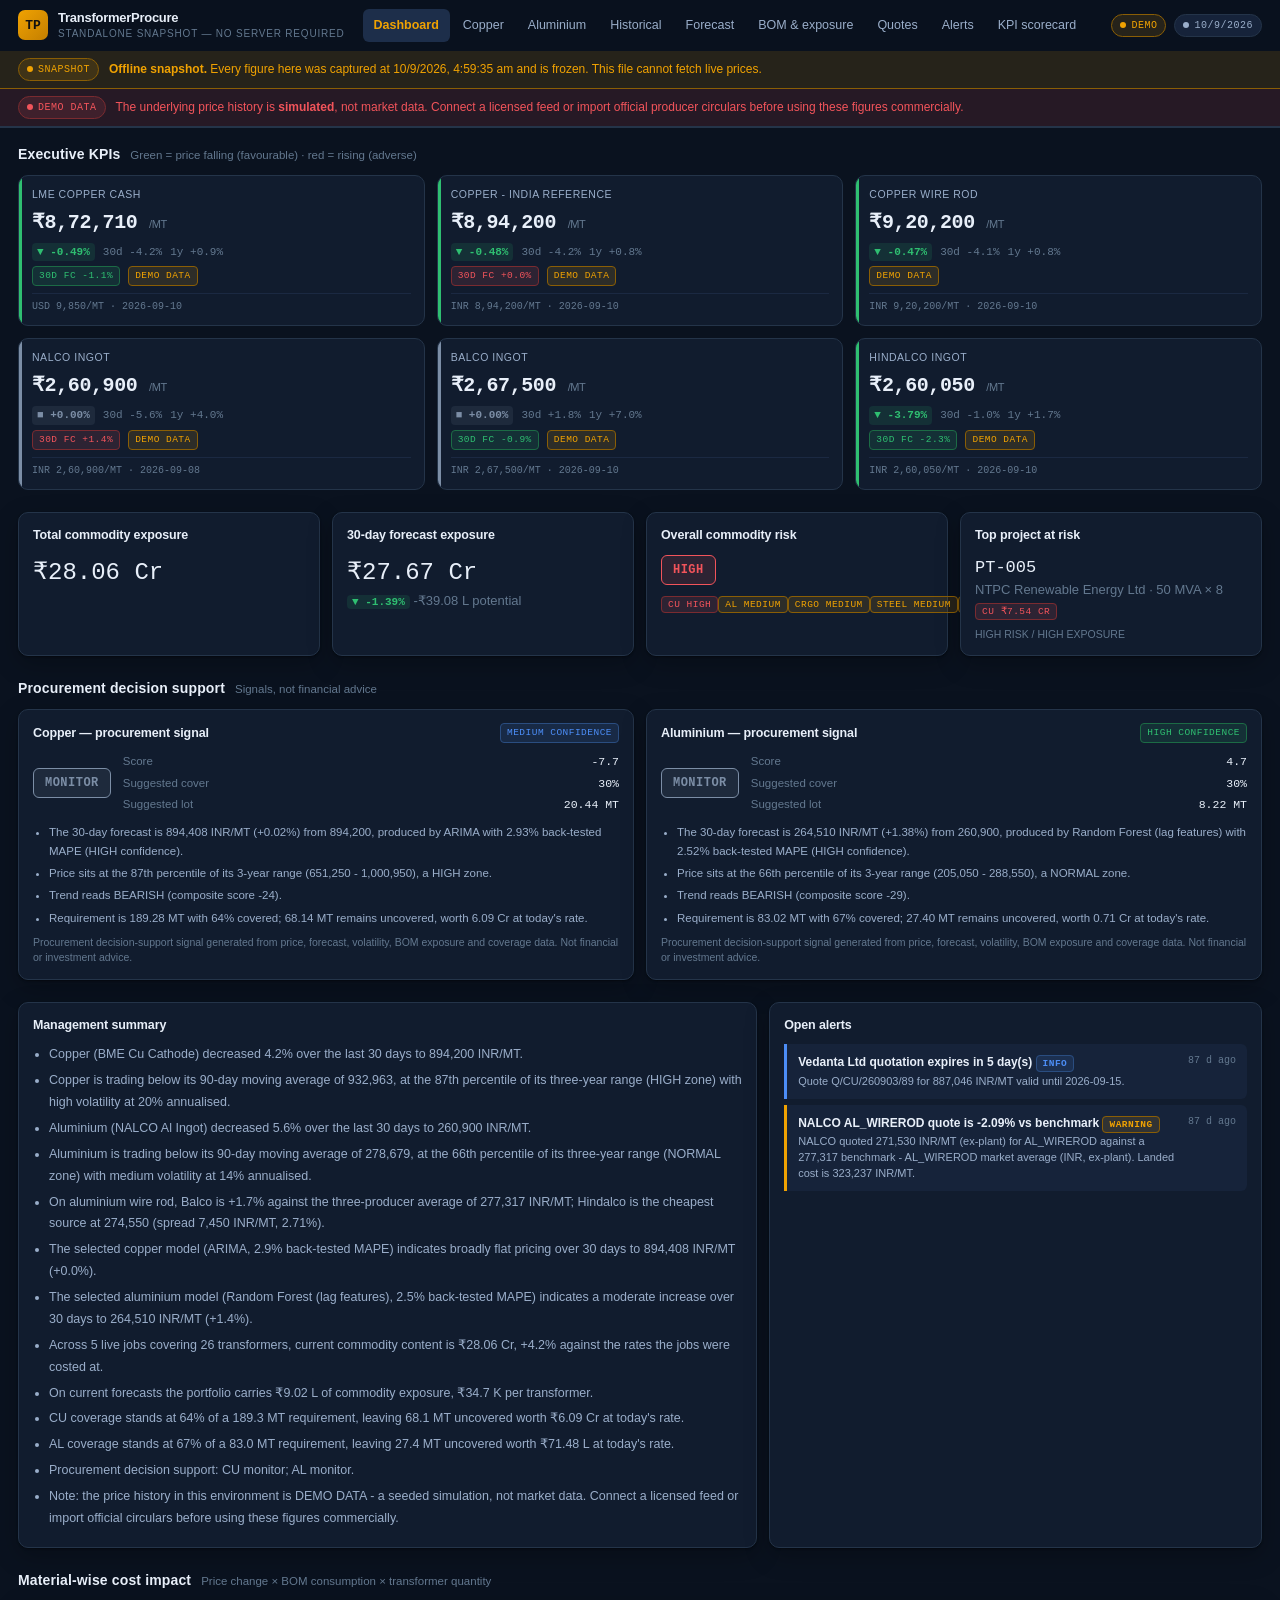
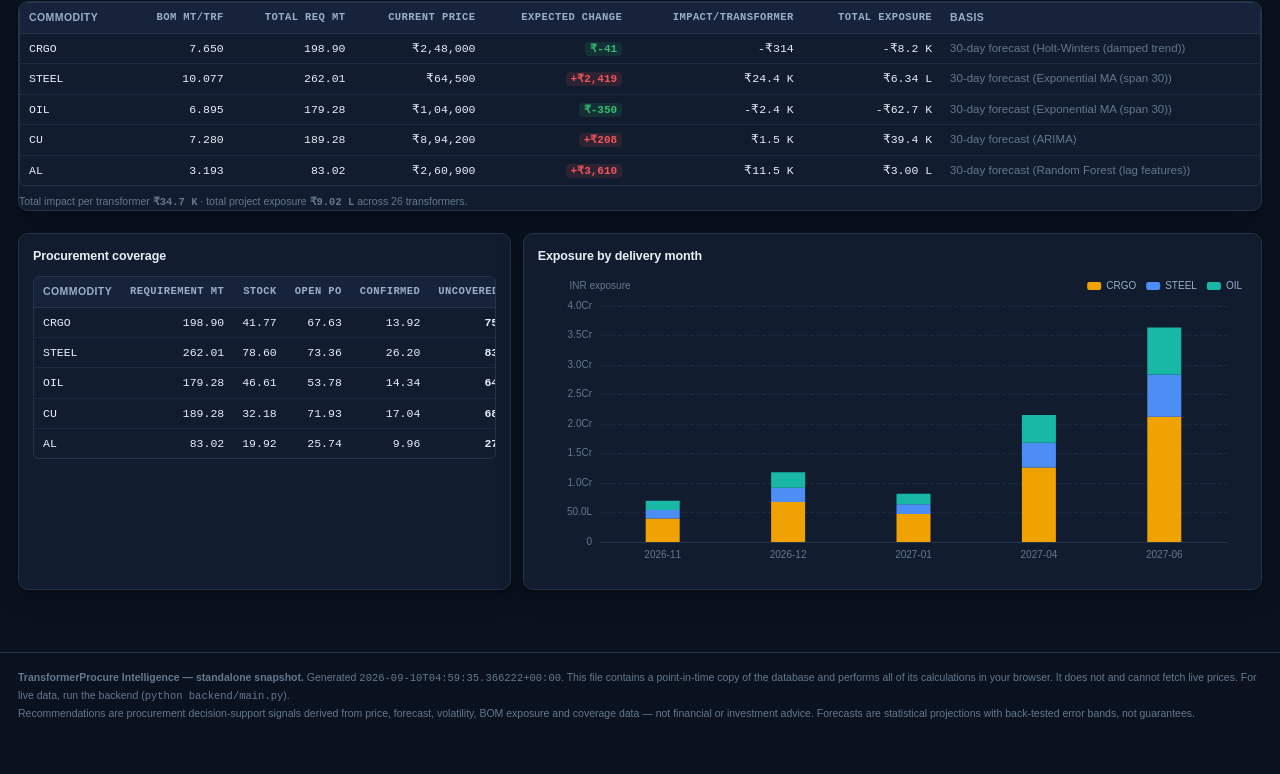
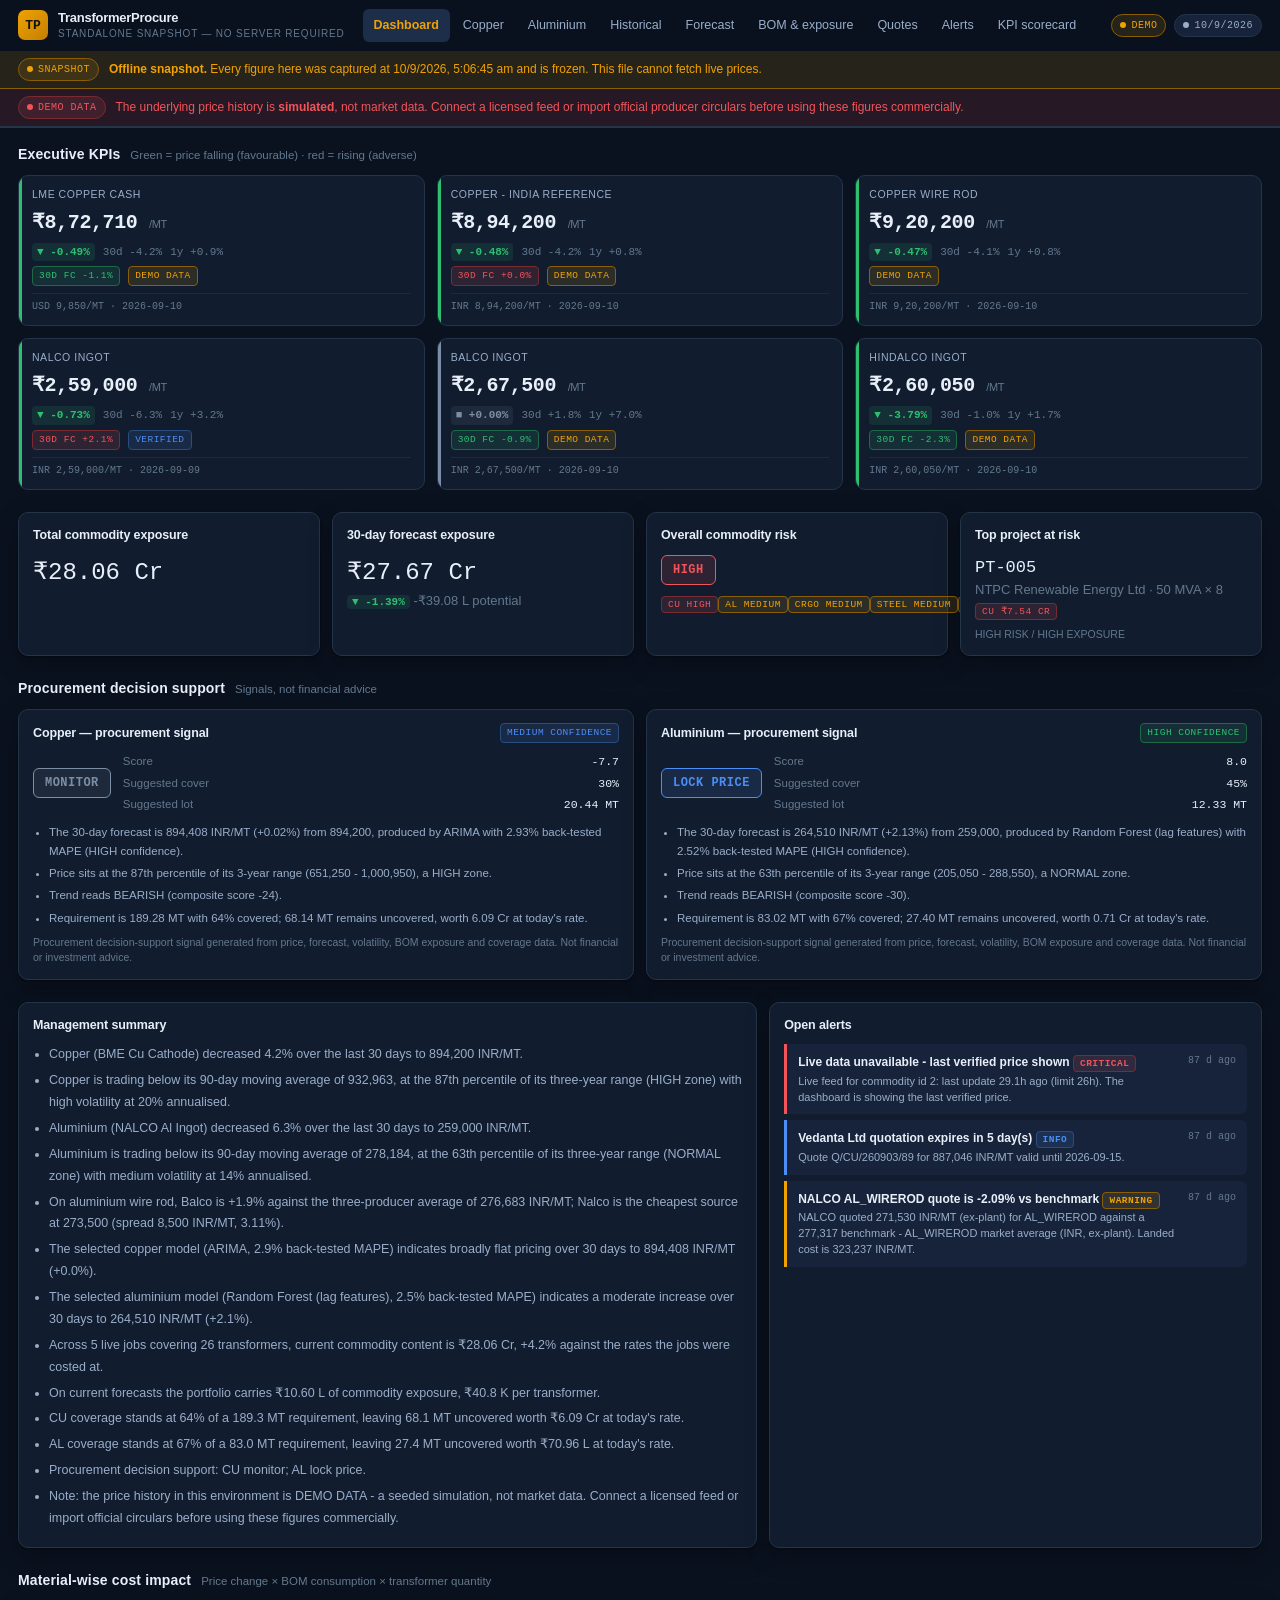
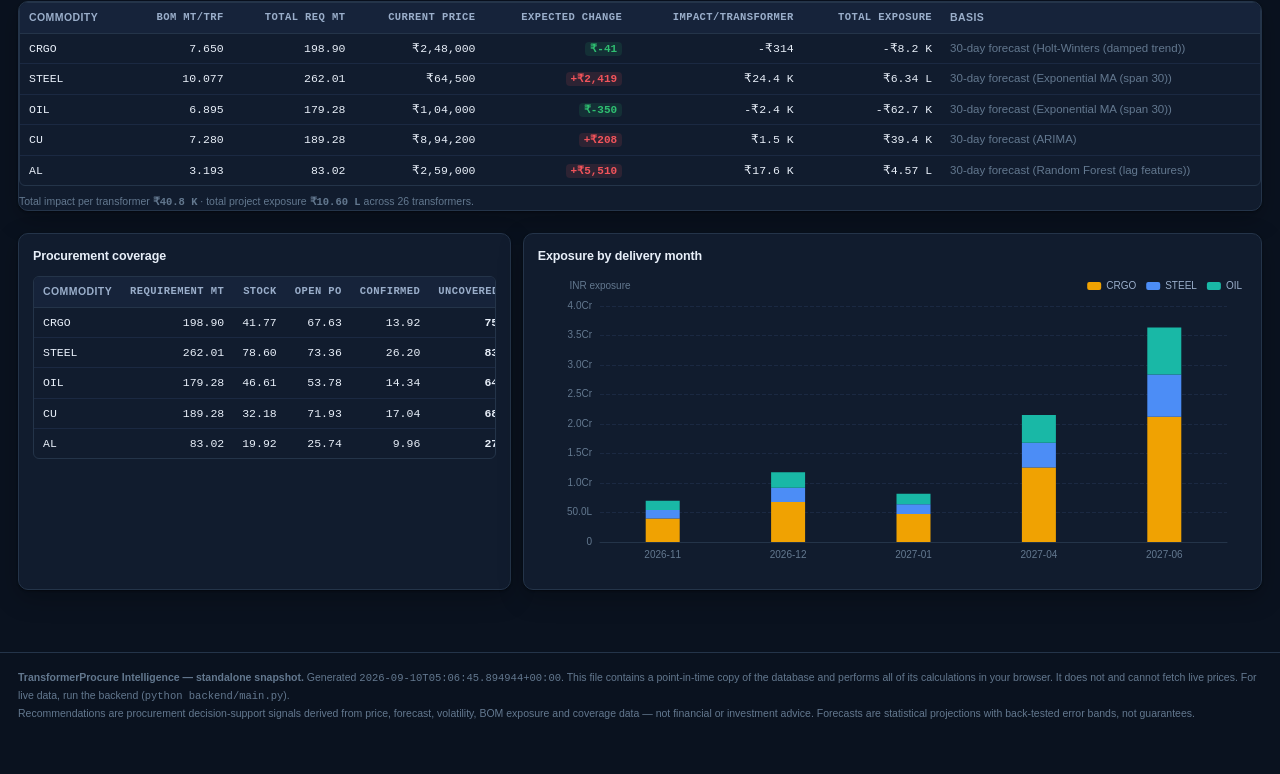
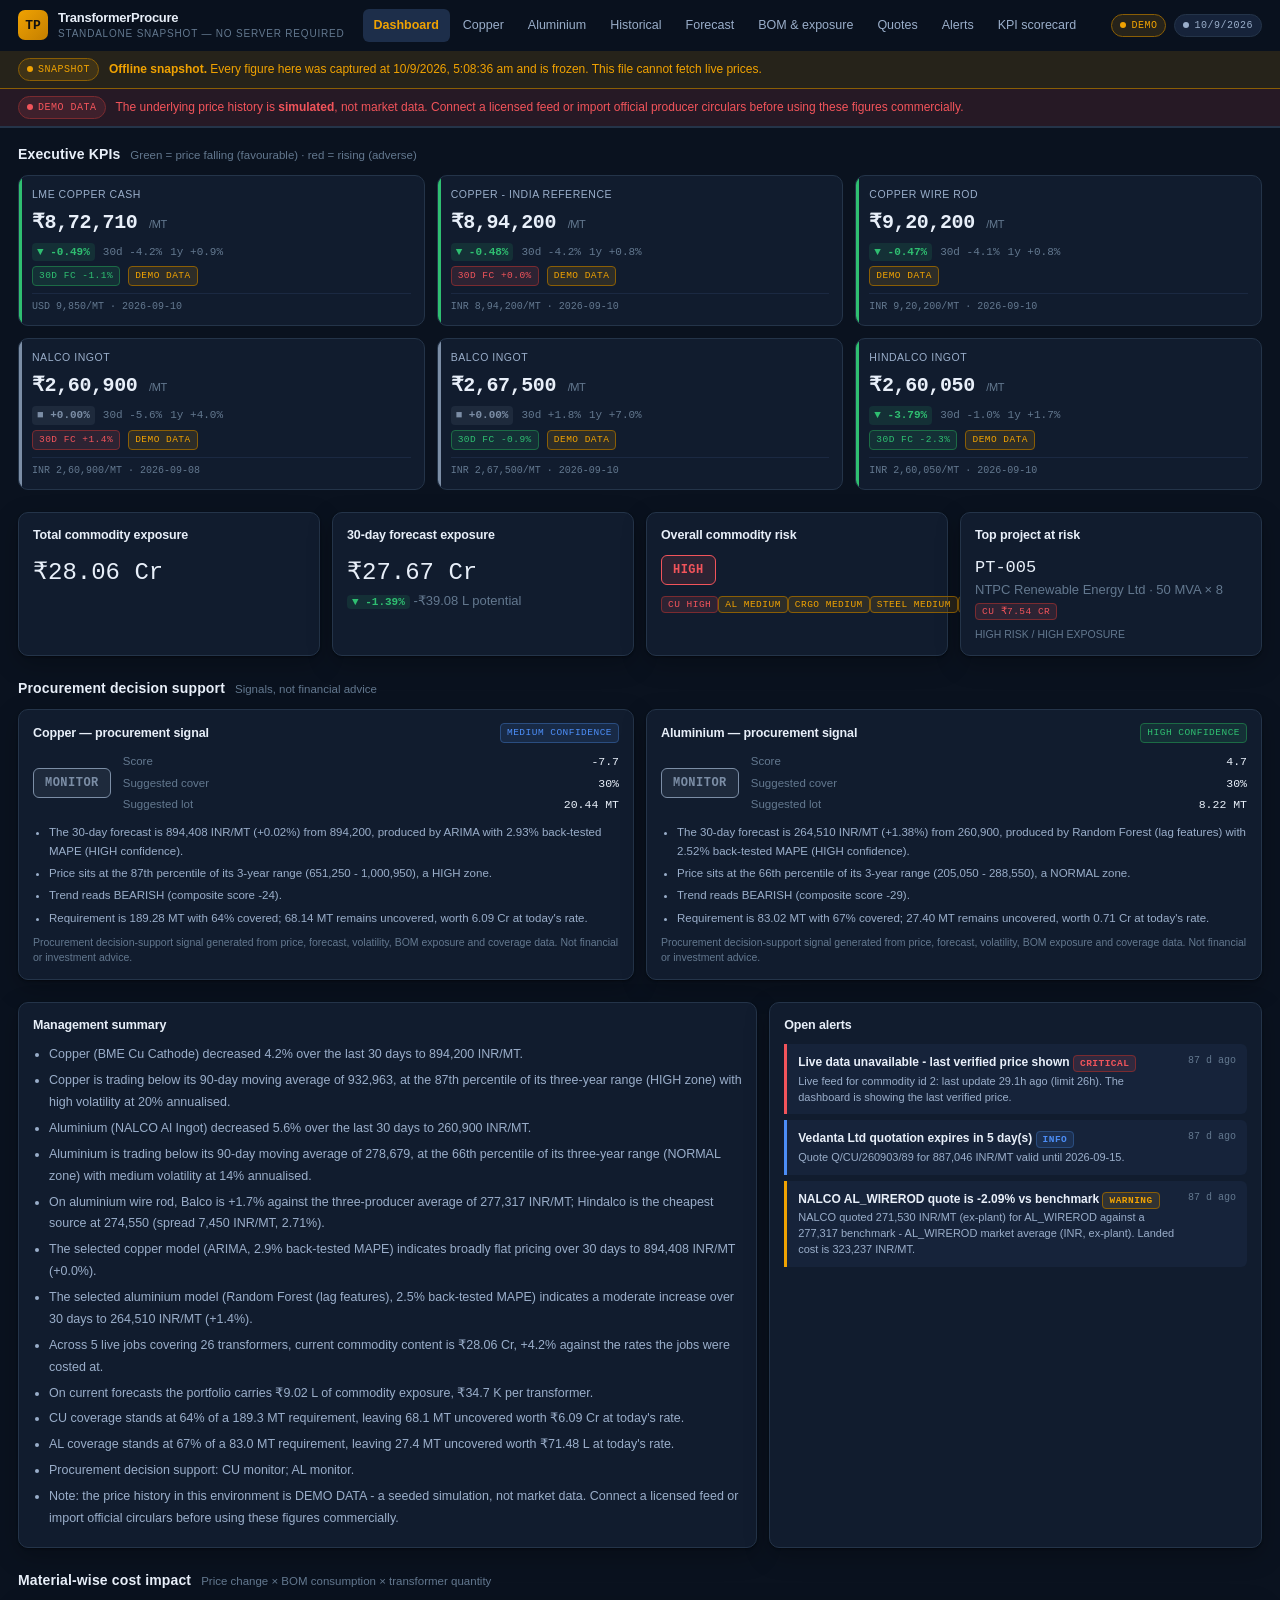
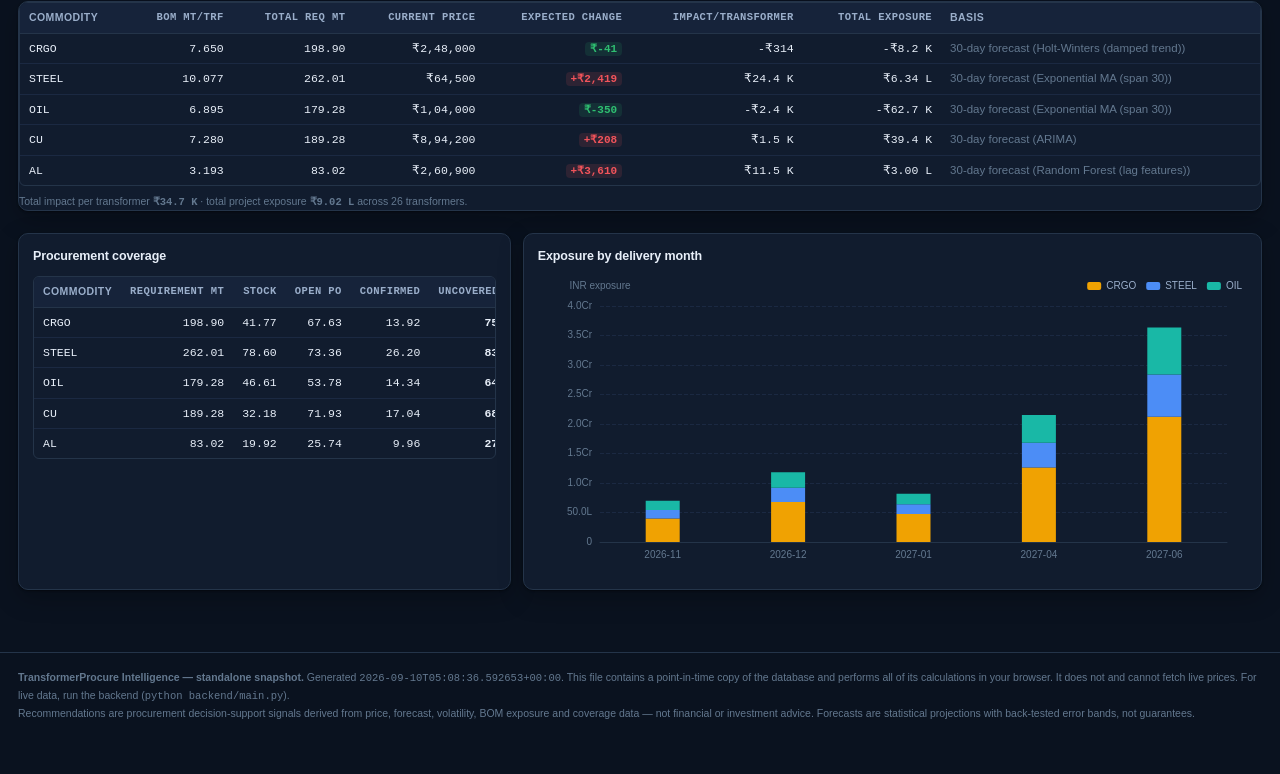
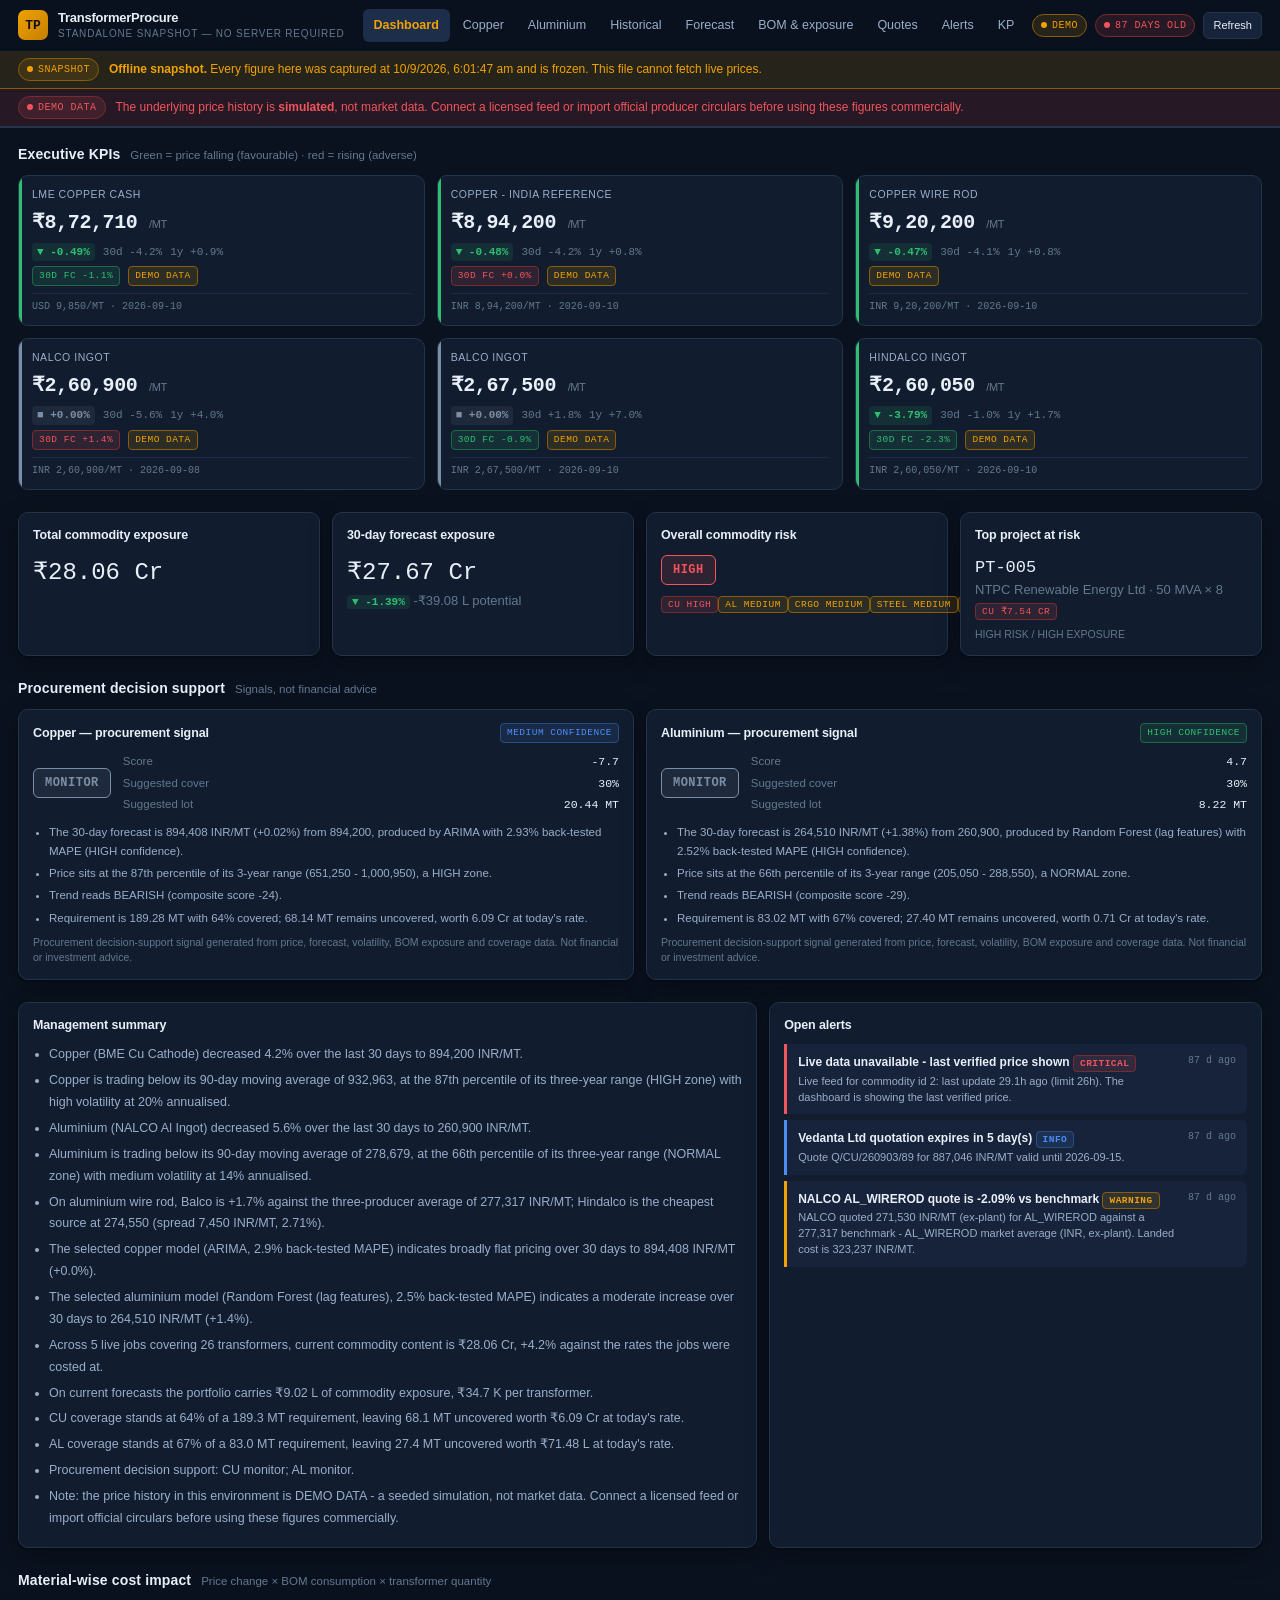
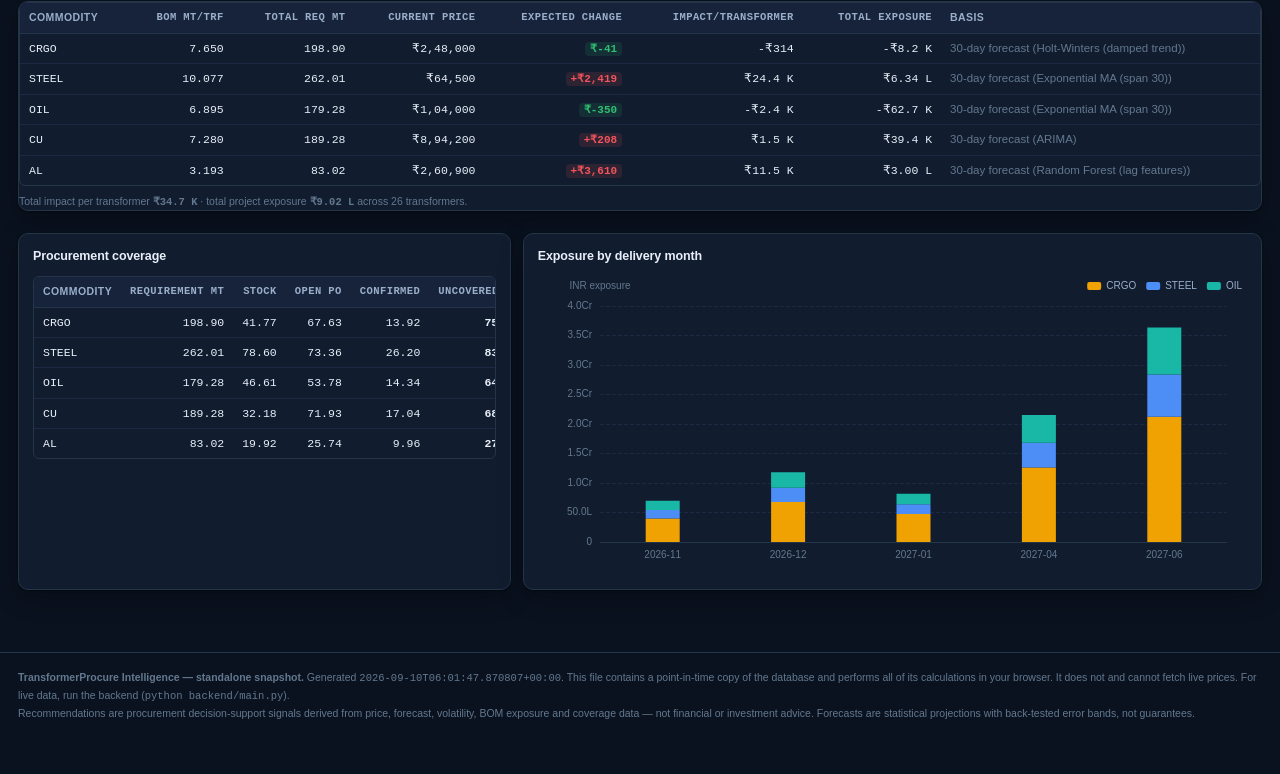
